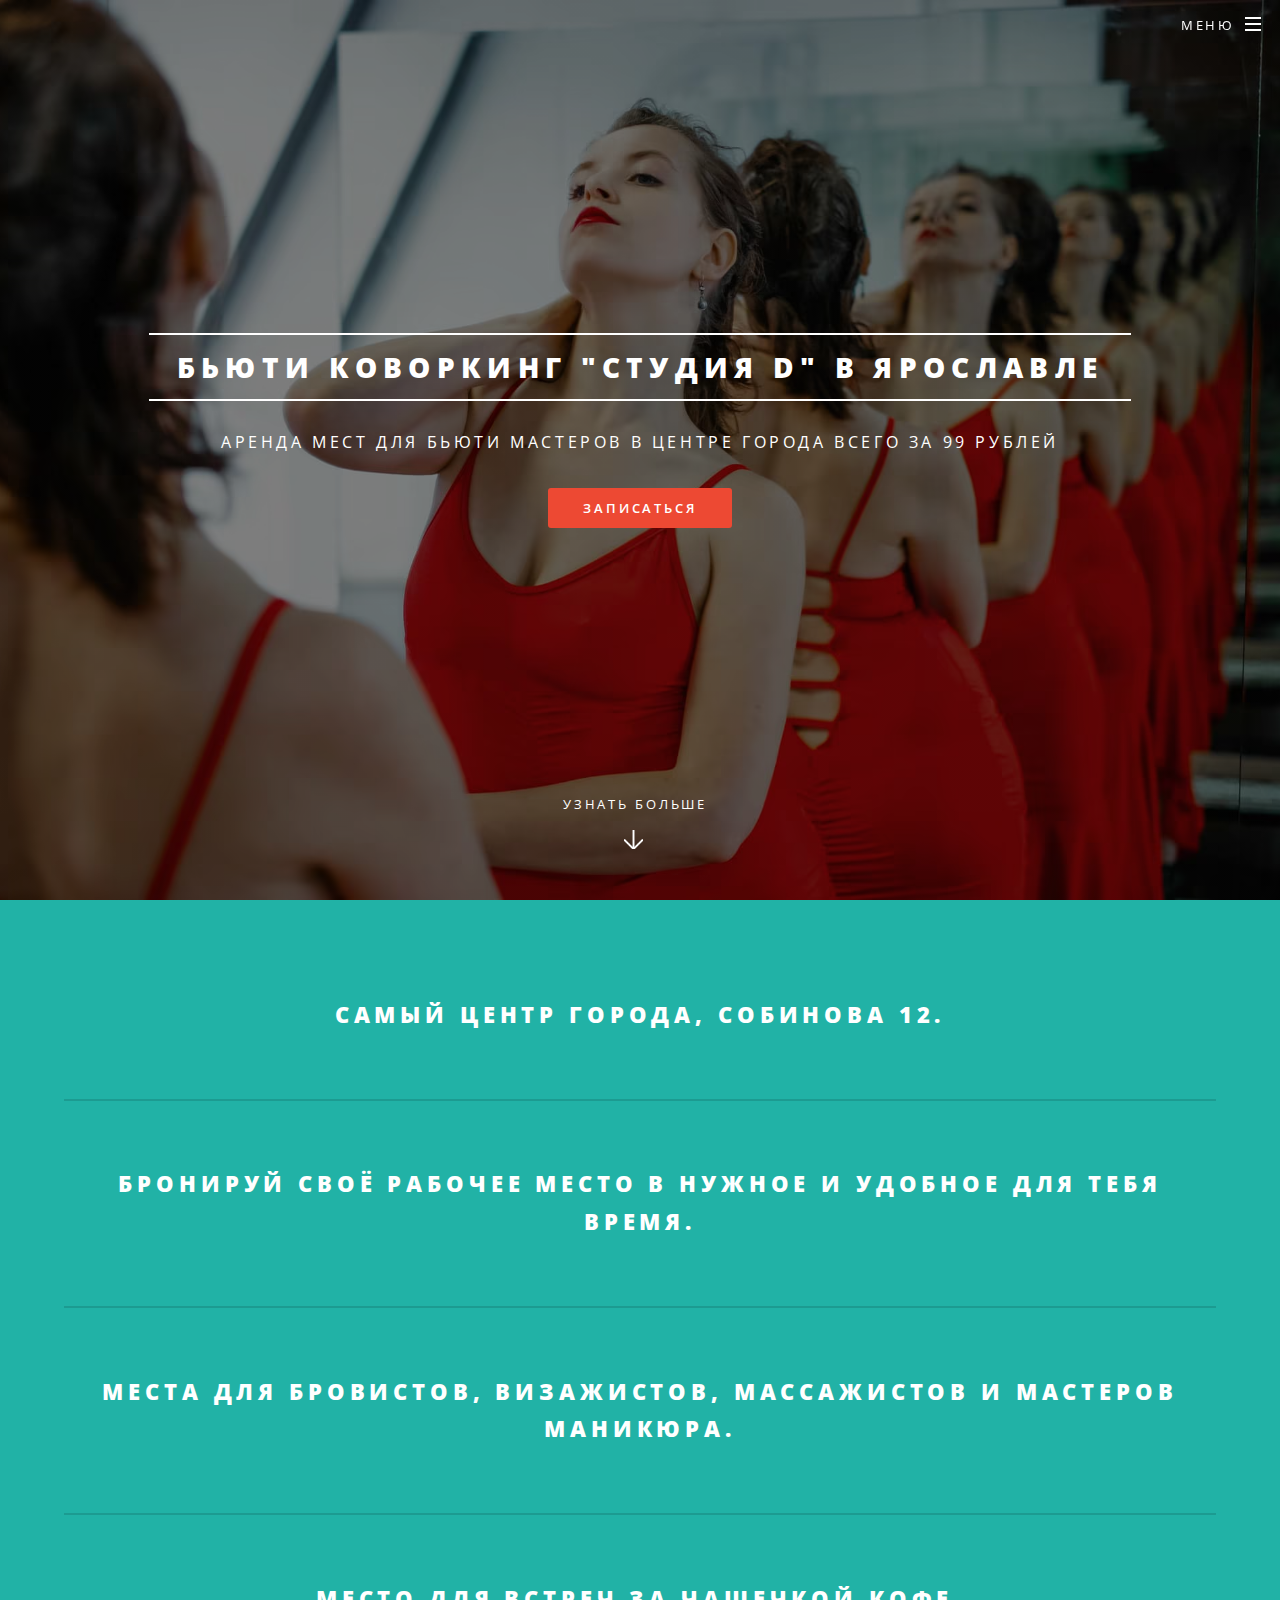
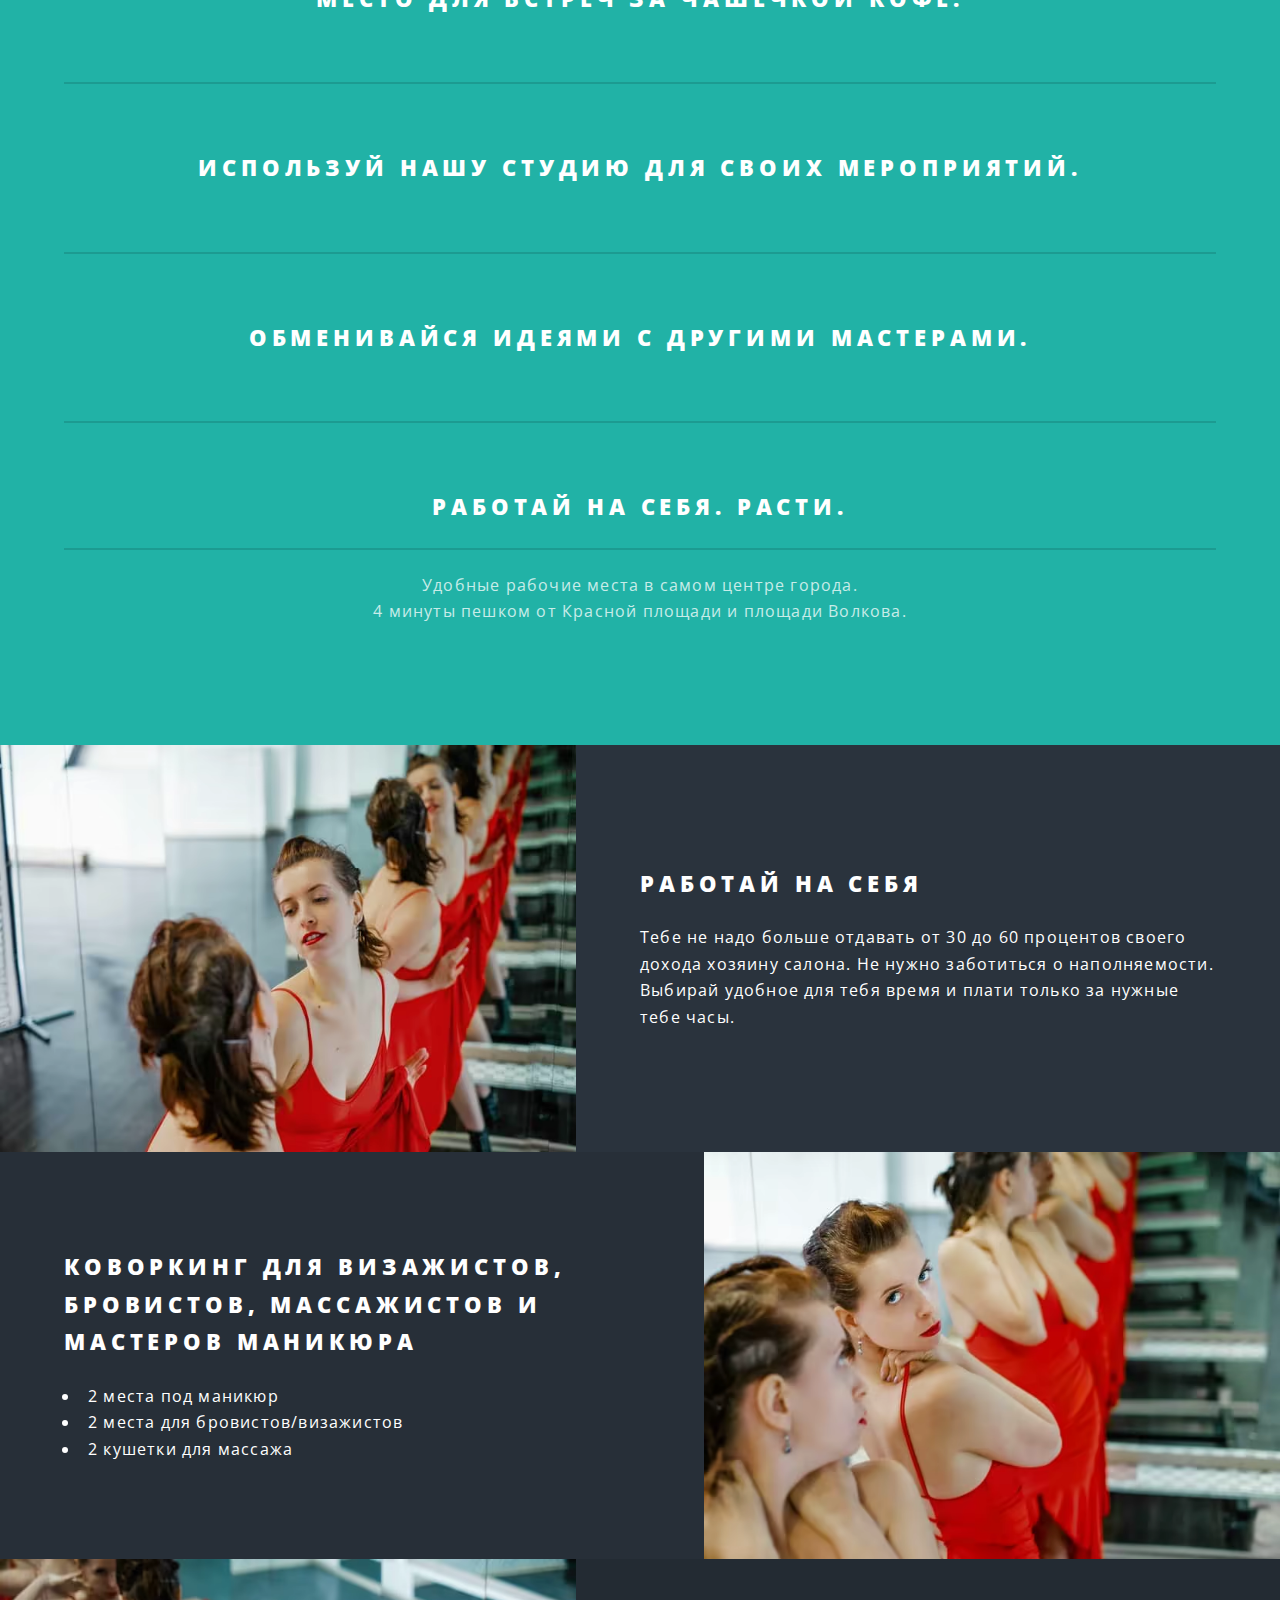
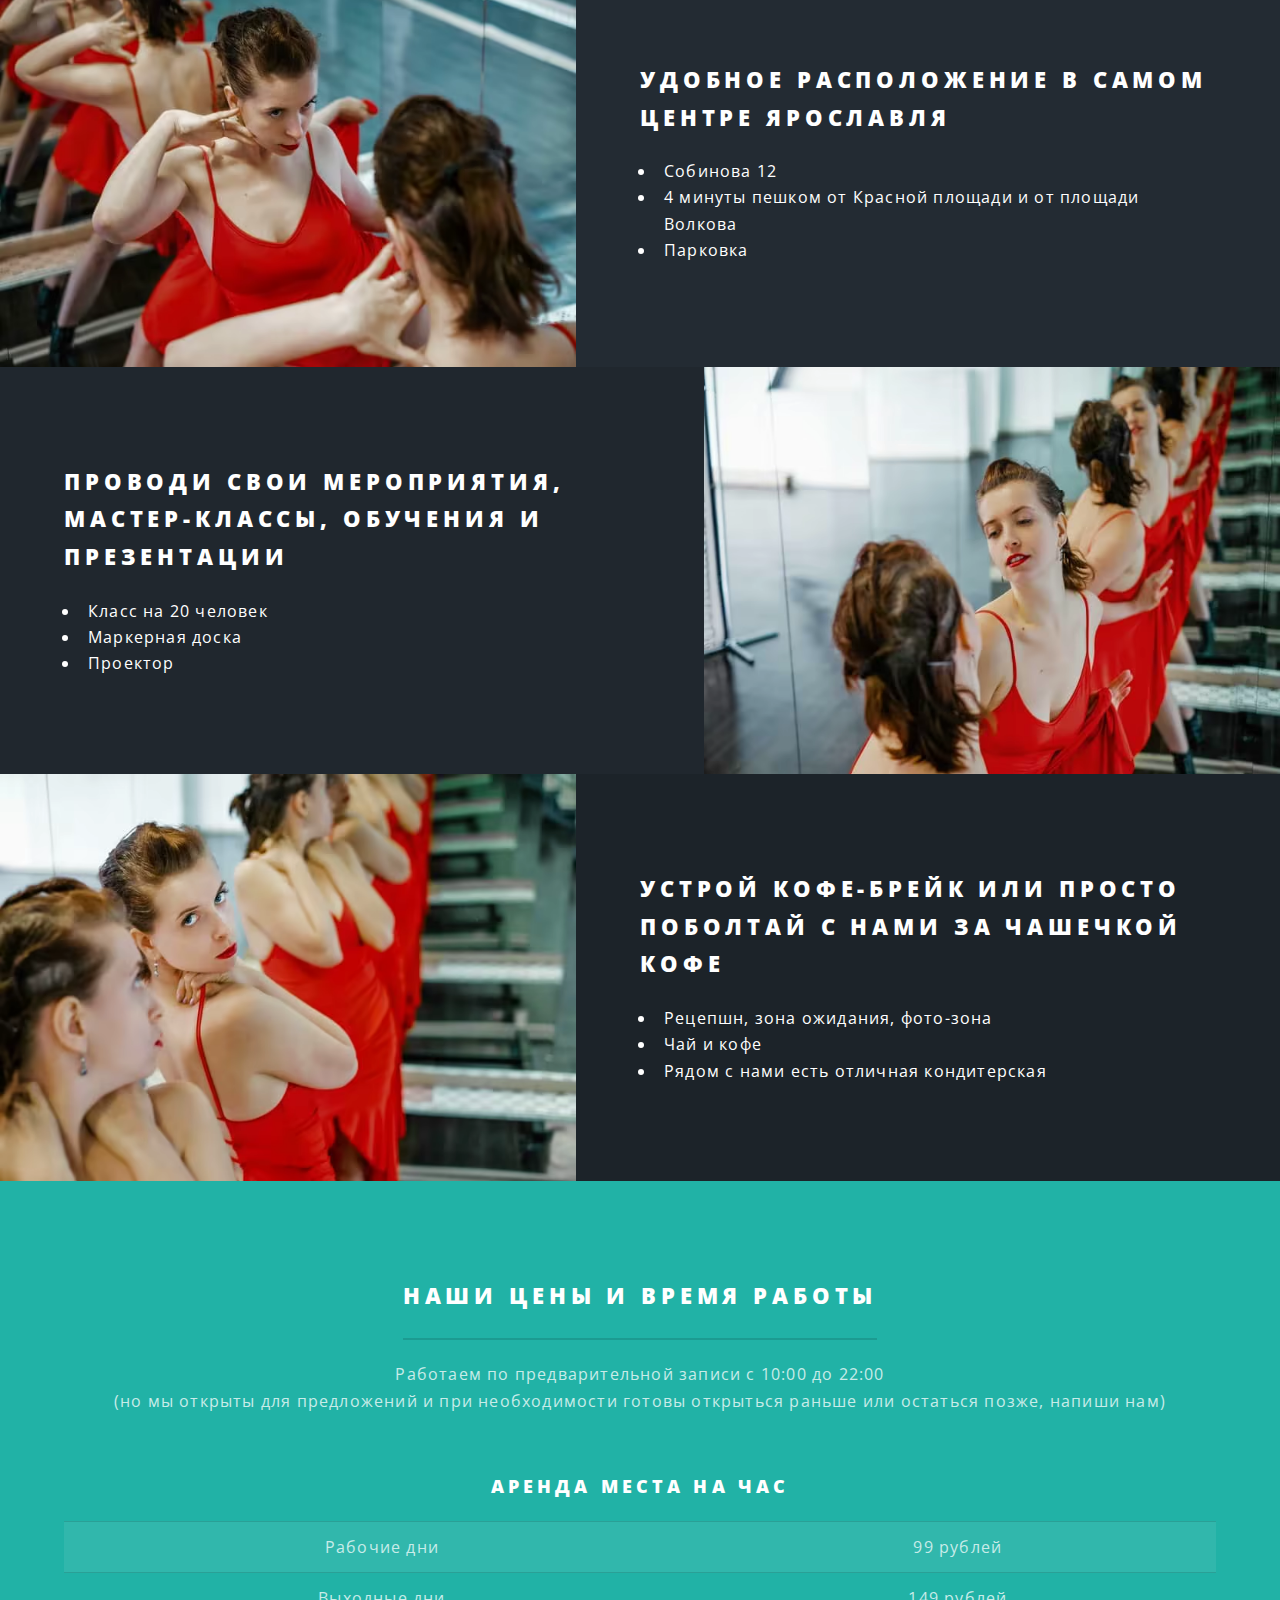
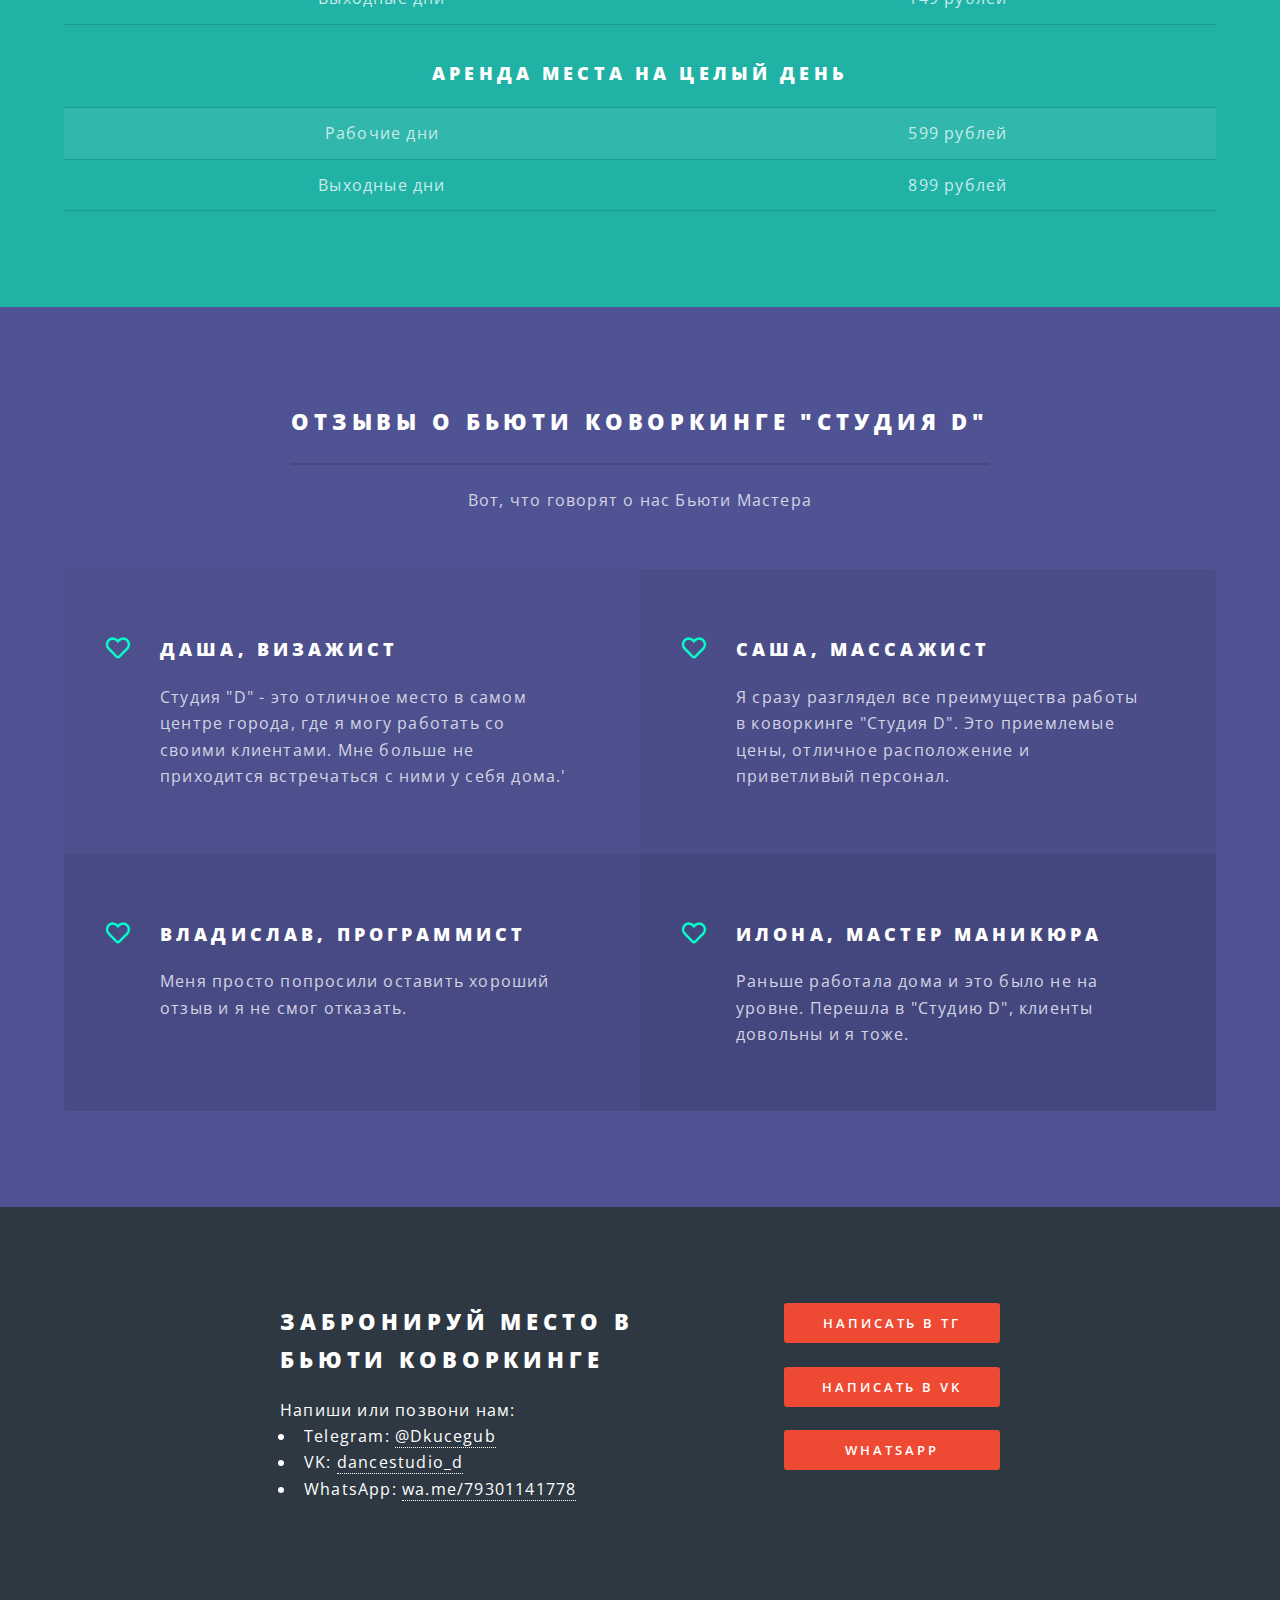
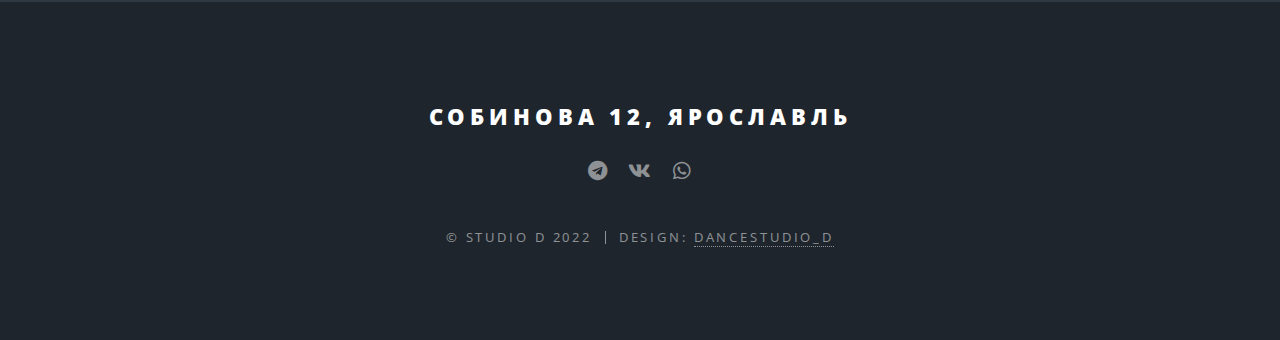
==== index.html @ bc6924fe "ver 4/10" ====
<!DOCTYPE html><html lang="en"><head><meta charSet="utf-8"/><meta http-equiv="x-ua-compatible" content="ie=edge"/><meta name="viewport" content="width=device-width, initial-scale=1, shrink-to-fit=no"/><meta name="generator" content="Gatsby 4.21.1"/><meta data-react-helmet="true" name="description" content="Spectral"/><meta data-react-helmet="true" name="keywords" content="site, web"/><meta name="theme-color" content="#663399"/><style data-href="/styles.3cb53f712b8f824ff2b8.css" data-identity="gatsby-global-css">@import url(https://fonts.googleapis.com/css?family=Open+Sans:400,400italic,600,600italic,800,800italic);
/*!
 * Font Awesome Free 5.9.0 by @fontawesome - https://fontawesome.com
 * License - https://fontawesome.com/license/free (Icons: CC BY 4.0, Fonts: SIL OFL 1.1, Code: MIT License)
 */.fa,.fab,.fal,.far,.fas{-moz-osx-font-smoothing:grayscale;-webkit-font-smoothing:antialiased;text-rendering:auto;display:inline-block;font-style:normal;font-variant:normal;line-height:1}.fa-lg{font-size:1.33333em;line-height:.75em;vertical-align:-.0667em}.fa-xs{font-size:.75em}.fa-sm{font-size:.875em}.fa-1x{font-size:1em}.fa-2x{font-size:2em}.fa-3x{font-size:3em}.fa-4x{font-size:4em}.fa-5x{font-size:5em}.fa-6x{font-size:6em}.fa-7x{font-size:7em}.fa-8x{font-size:8em}.fa-9x{font-size:9em}.fa-10x{font-size:10em}.fa-fw{text-align:center;width:1.25em}.fa-ul{list-style-type:none;margin-left:2.5em;padding-left:0}.fa-ul>li{position:relative}.fa-li{left:-2em;line-height:inherit;position:absolute;text-align:center;width:2em}.fa-border{border:.08em solid #eee;border-radius:.1em;padding:.2em .25em .15em}.fa-pull-left{float:left}.fa-pull-right{float:right}.fa.fa-pull-left,.fab.fa-pull-left,.fal.fa-pull-left,.far.fa-pull-left,.fas.fa-pull-left{margin-right:.3em}.fa.fa-pull-right,.fab.fa-pull-right,.fal.fa-pull-right,.far.fa-pull-right,.fas.fa-pull-right{margin-left:.3em}.fa-spin{animation:fa-spin 2s linear infinite}.fa-pulse{animation:fa-spin 1s steps(8) infinite}@keyframes fa-spin{0%{transform:rotate(0deg)}to{transform:rotate(1turn)}}.fa-rotate-90{-ms-filter:"progid:DXImageTransform.Microsoft.BasicImage(rotation=1)";transform:rotate(90deg)}.fa-rotate-180{-ms-filter:"progid:DXImageTransform.Microsoft.BasicImage(rotation=2)";transform:rotate(180deg)}.fa-rotate-270{-ms-filter:"progid:DXImageTransform.Microsoft.BasicImage(rotation=3)";transform:rotate(270deg)}.fa-flip-horizontal{-ms-filter:"progid:DXImageTransform.Microsoft.BasicImage(rotation=0, mirror=1)";transform:scaleX(-1)}.fa-flip-vertical{transform:scaleY(-1)}.fa-flip-both,.fa-flip-horizontal.fa-flip-vertical,.fa-flip-vertical{-ms-filter:"progid:DXImageTransform.Microsoft.BasicImage(rotation=2, mirror=1)"}.fa-flip-both,.fa-flip-horizontal.fa-flip-vertical{transform:scale(-1)}:root .fa-flip-both,:root .fa-flip-horizontal,:root .fa-flip-vertical,:root .fa-rotate-180,:root .fa-rotate-270,:root .fa-rotate-90{filter:none}.fa-stack{display:inline-block;height:2em;line-height:2em;position:relative;vertical-align:middle;width:2.5em}.fa-stack-1x,.fa-stack-2x{left:0;position:absolute;text-align:center;width:100%}.fa-stack-1x{line-height:inherit}.fa-stack-2x{font-size:2em}.fa-inverse{color:#fff}.fa-500px:before{content:"\f26e"}.fa-accessible-icon:before{content:"\f368"}.fa-accusoft:before{content:"\f369"}.fa-acquisitions-incorporated:before{content:"\f6af"}.fa-ad:before{content:"\f641"}.fa-address-book:before{content:"\f2b9"}.fa-address-card:before{content:"\f2bb"}.fa-adjust:before{content:"\f042"}.fa-adn:before{content:"\f170"}.fa-adobe:before{content:"\f778"}.fa-adversal:before{content:"\f36a"}.fa-affiliatetheme:before{content:"\f36b"}.fa-air-freshener:before{content:"\f5d0"}.fa-airbnb:before{content:"\f834"}.fa-algolia:before{content:"\f36c"}.fa-align-center:before{content:"\f037"}.fa-align-justify:before{content:"\f039"}.fa-align-left:before{content:"\f036"}.fa-align-right:before{content:"\f038"}.fa-alipay:before{content:"\f642"}.fa-allergies:before{content:"\f461"}.fa-amazon:before{content:"\f270"}.fa-amazon-pay:before{content:"\f42c"}.fa-ambulance:before{content:"\f0f9"}.fa-american-sign-language-interpreting:before{content:"\f2a3"}.fa-amilia:before{content:"\f36d"}.fa-anchor:before{content:"\f13d"}.fa-android:before{content:"\f17b"}.fa-angellist:before{content:"\f209"}.fa-angle-double-down:before{content:"\f103"}.fa-angle-double-left:before{content:"\f100"}.fa-angle-double-right:before{content:"\f101"}.fa-angle-double-up:before{content:"\f102"}.fa-angle-down:before{content:"\f107"}.fa-angle-left:before{content:"\f104"}.fa-angle-right:before{content:"\f105"}.fa-angle-up:before{content:"\f106"}.fa-angry:before{content:"\f556"}.fa-angrycreative:before{content:"\f36e"}.fa-angular:before{content:"\f420"}.fa-ankh:before{content:"\f644"}.fa-app-store:before{content:"\f36f"}.fa-app-store-ios:before{content:"\f370"}.fa-apper:before{content:"\f371"}.fa-apple:before{content:"\f179"}.fa-apple-alt:before{content:"\f5d1"}.fa-apple-pay:before{content:"\f415"}.fa-archive:before{content:"\f187"}.fa-archway:before{content:"\f557"}.fa-arrow-alt-circle-down:before{content:"\f358"}.fa-arrow-alt-circle-left:before{content:"\f359"}.fa-arrow-alt-circle-right:before{content:"\f35a"}.fa-arrow-alt-circle-up:before{content:"\f35b"}.fa-arrow-circle-down:before{content:"\f0ab"}.fa-arrow-circle-left:before{content:"\f0a8"}.fa-arrow-circle-right:before{content:"\f0a9"}.fa-arrow-circle-up:before{content:"\f0aa"}.fa-arrow-down:before{content:"\f063"}.fa-arrow-left:before{content:"\f060"}.fa-arrow-right:before{content:"\f061"}.fa-arrow-up:before{content:"\f062"}.fa-arrows-alt:before{content:"\f0b2"}.fa-arrows-alt-h:before{content:"\f337"}.fa-arrows-alt-v:before{content:"\f338"}.fa-artstation:before{content:"\f77a"}.fa-assistive-listening-systems:before{content:"\f2a2"}.fa-asterisk:before{content:"\f069"}.fa-asymmetrik:before{content:"\f372"}.fa-at:before{content:"\f1fa"}.fa-atlas:before{content:"\f558"}.fa-atlassian:before{content:"\f77b"}.fa-atom:before{content:"\f5d2"}.fa-audible:before{content:"\f373"}.fa-audio-description:before{content:"\f29e"}.fa-autoprefixer:before{content:"\f41c"}.fa-avianex:before{content:"\f374"}.fa-aviato:before{content:"\f421"}.fa-award:before{content:"\f559"}.fa-aws:before{content:"\f375"}.fa-baby:before{content:"\f77c"}.fa-baby-carriage:before{content:"\f77d"}.fa-backspace:before{content:"\f55a"}.fa-backward:before{content:"\f04a"}.fa-bacon:before{content:"\f7e5"}.fa-balance-scale:before{content:"\f24e"}.fa-balance-scale-left:before{content:"\f515"}.fa-balance-scale-right:before{content:"\f516"}.fa-ban:before{content:"\f05e"}.fa-band-aid:before{content:"\f462"}.fa-bandcamp:before{content:"\f2d5"}.fa-barcode:before{content:"\f02a"}.fa-bars:before{content:"\f0c9"}.fa-baseball-ball:before{content:"\f433"}.fa-basketball-ball:before{content:"\f434"}.fa-bath:before{content:"\f2cd"}.fa-battery-empty:before{content:"\f244"}.fa-battery-full:before{content:"\f240"}.fa-battery-half:before{content:"\f242"}.fa-battery-quarter:before{content:"\f243"}.fa-battery-three-quarters:before{content:"\f241"}.fa-battle-net:before{content:"\f835"}.fa-bed:before{content:"\f236"}.fa-beer:before{content:"\f0fc"}.fa-behance:before{content:"\f1b4"}.fa-behance-square:before{content:"\f1b5"}.fa-bell:before{content:"\f0f3"}.fa-bell-slash:before{content:"\f1f6"}.fa-bezier-curve:before{content:"\f55b"}.fa-bible:before{content:"\f647"}.fa-bicycle:before{content:"\f206"}.fa-biking:before{content:"\f84a"}.fa-bimobject:before{content:"\f378"}.fa-binoculars:before{content:"\f1e5"}.fa-biohazard:before{content:"\f780"}.fa-birthday-cake:before{content:"\f1fd"}.fa-bitbucket:before{content:"\f171"}.fa-bitcoin:before{content:"\f379"}.fa-bity:before{content:"\f37a"}.fa-black-tie:before{content:"\f27e"}.fa-blackberry:before{content:"\f37b"}.fa-blender:before{content:"\f517"}.fa-blender-phone:before{content:"\f6b6"}.fa-blind:before{content:"\f29d"}.fa-blog:before{content:"\f781"}.fa-blogger:before{content:"\f37c"}.fa-blogger-b:before{content:"\f37d"}.fa-bluetooth:before{content:"\f293"}.fa-bluetooth-b:before{content:"\f294"}.fa-bold:before{content:"\f032"}.fa-bolt:before{content:"\f0e7"}.fa-bomb:before{content:"\f1e2"}.fa-bone:before{content:"\f5d7"}.fa-bong:before{content:"\f55c"}.fa-book:before{content:"\f02d"}.fa-book-dead:before{content:"\f6b7"}.fa-book-medical:before{content:"\f7e6"}.fa-book-open:before{content:"\f518"}.fa-book-reader:before{content:"\f5da"}.fa-bookmark:before{content:"\f02e"}.fa-bootstrap:before{content:"\f836"}.fa-border-all:before{content:"\f84c"}.fa-border-none:before{content:"\f850"}.fa-border-style:before{content:"\f853"}.fa-bowling-ball:before{content:"\f436"}.fa-box:before{content:"\f466"}.fa-box-open:before{content:"\f49e"}.fa-boxes:before{content:"\f468"}.fa-braille:before{content:"\f2a1"}.fa-brain:before{content:"\f5dc"}.fa-bread-slice:before{content:"\f7ec"}.fa-briefcase:before{content:"\f0b1"}.fa-briefcase-medical:before{content:"\f469"}.fa-broadcast-tower:before{content:"\f519"}.fa-broom:before{content:"\f51a"}.fa-brush:before{content:"\f55d"}.fa-btc:before{content:"\f15a"}.fa-buffer:before{content:"\f837"}.fa-bug:before{content:"\f188"}.fa-building:before{content:"\f1ad"}.fa-bullhorn:before{content:"\f0a1"}.fa-bullseye:before{content:"\f140"}.fa-burn:before{content:"\f46a"}.fa-buromobelexperte:before{content:"\f37f"}.fa-bus:before{content:"\f207"}.fa-bus-alt:before{content:"\f55e"}.fa-business-time:before{content:"\f64a"}.fa-buysellads:before{content:"\f20d"}.fa-calculator:before{content:"\f1ec"}.fa-calendar:before{content:"\f133"}.fa-calendar-alt:before{content:"\f073"}.fa-calendar-check:before{content:"\f274"}.fa-calendar-day:before{content:"\f783"}.fa-calendar-minus:before{content:"\f272"}.fa-calendar-plus:before{content:"\f271"}.fa-calendar-times:before{content:"\f273"}.fa-calendar-week:before{content:"\f784"}.fa-camera:before{content:"\f030"}.fa-camera-retro:before{content:"\f083"}.fa-campground:before{content:"\f6bb"}.fa-canadian-maple-leaf:before{content:"\f785"}.fa-candy-cane:before{content:"\f786"}.fa-cannabis:before{content:"\f55f"}.fa-capsules:before{content:"\f46b"}.fa-car:before{content:"\f1b9"}.fa-car-alt:before{content:"\f5de"}.fa-car-battery:before{content:"\f5df"}.fa-car-crash:before{content:"\f5e1"}.fa-car-side:before{content:"\f5e4"}.fa-caret-down:before{content:"\f0d7"}.fa-caret-left:before{content:"\f0d9"}.fa-caret-right:before{content:"\f0da"}.fa-caret-square-down:before{content:"\f150"}.fa-caret-square-left:before{content:"\f191"}.fa-caret-square-right:before{content:"\f152"}.fa-caret-square-up:before{content:"\f151"}.fa-caret-up:before{content:"\f0d8"}.fa-carrot:before{content:"\f787"}.fa-cart-arrow-down:before{content:"\f218"}.fa-cart-plus:before{content:"\f217"}.fa-cash-register:before{content:"\f788"}.fa-cat:before{content:"\f6be"}.fa-cc-amazon-pay:before{content:"\f42d"}.fa-cc-amex:before{content:"\f1f3"}.fa-cc-apple-pay:before{content:"\f416"}.fa-cc-diners-club:before{content:"\f24c"}.fa-cc-discover:before{content:"\f1f2"}.fa-cc-jcb:before{content:"\f24b"}.fa-cc-mastercard:before{content:"\f1f1"}.fa-cc-paypal:before{content:"\f1f4"}.fa-cc-stripe:before{content:"\f1f5"}.fa-cc-visa:before{content:"\f1f0"}.fa-centercode:before{content:"\f380"}.fa-centos:before{content:"\f789"}.fa-certificate:before{content:"\f0a3"}.fa-chair:before{content:"\f6c0"}.fa-chalkboard:before{content:"\f51b"}.fa-chalkboard-teacher:before{content:"\f51c"}.fa-charging-station:before{content:"\f5e7"}.fa-chart-area:before{content:"\f1fe"}.fa-chart-bar:before{content:"\f080"}.fa-chart-line:before{content:"\f201"}.fa-chart-pie:before{content:"\f200"}.fa-check:before{content:"\f00c"}.fa-check-circle:before{content:"\f058"}.fa-check-double:before{content:"\f560"}.fa-check-square:before{content:"\f14a"}.fa-cheese:before{content:"\f7ef"}.fa-chess:before{content:"\f439"}.fa-chess-bishop:before{content:"\f43a"}.fa-chess-board:before{content:"\f43c"}.fa-chess-king:before{content:"\f43f"}.fa-chess-knight:before{content:"\f441"}.fa-chess-pawn:before{content:"\f443"}.fa-chess-queen:before{content:"\f445"}.fa-chess-rook:before{content:"\f447"}.fa-chevron-circle-down:before{content:"\f13a"}.fa-chevron-circle-left:before{content:"\f137"}.fa-chevron-circle-right:before{content:"\f138"}.fa-chevron-circle-up:before{content:"\f139"}.fa-chevron-down:before{content:"\f078"}.fa-chevron-left:before{content:"\f053"}.fa-chevron-right:before{content:"\f054"}.fa-chevron-up:before{content:"\f077"}.fa-child:before{content:"\f1ae"}.fa-chrome:before{content:"\f268"}.fa-chromecast:before{content:"\f838"}.fa-church:before{content:"\f51d"}.fa-circle:before{content:"\f111"}.fa-circle-notch:before{content:"\f1ce"}.fa-city:before{content:"\f64f"}.fa-clinic-medical:before{content:"\f7f2"}.fa-clipboard:before{content:"\f328"}.fa-clipboard-check:before{content:"\f46c"}.fa-clipboard-list:before{content:"\f46d"}.fa-clock:before{content:"\f017"}.fa-clone:before{content:"\f24d"}.fa-closed-captioning:before{content:"\f20a"}.fa-cloud:before{content:"\f0c2"}.fa-cloud-download-alt:before{content:"\f381"}.fa-cloud-meatball:before{content:"\f73b"}.fa-cloud-moon:before{content:"\f6c3"}.fa-cloud-moon-rain:before{content:"\f73c"}.fa-cloud-rain:before{content:"\f73d"}.fa-cloud-showers-heavy:before{content:"\f740"}.fa-cloud-sun:before{content:"\f6c4"}.fa-cloud-sun-rain:before{content:"\f743"}.fa-cloud-upload-alt:before{content:"\f382"}.fa-cloudscale:before{content:"\f383"}.fa-cloudsmith:before{content:"\f384"}.fa-cloudversify:before{content:"\f385"}.fa-cocktail:before{content:"\f561"}.fa-code:before{content:"\f121"}.fa-code-branch:before{content:"\f126"}.fa-codepen:before{content:"\f1cb"}.fa-codiepie:before{content:"\f284"}.fa-coffee:before{content:"\f0f4"}.fa-cog:before{content:"\f013"}.fa-cogs:before{content:"\f085"}.fa-coins:before{content:"\f51e"}.fa-columns:before{content:"\f0db"}.fa-comment:before{content:"\f075"}.fa-comment-alt:before{content:"\f27a"}.fa-comment-dollar:before{content:"\f651"}.fa-comment-dots:before{content:"\f4ad"}.fa-comment-medical:before{content:"\f7f5"}.fa-comment-slash:before{content:"\f4b3"}.fa-comments:before{content:"\f086"}.fa-comments-dollar:before{content:"\f653"}.fa-compact-disc:before{content:"\f51f"}.fa-compass:before{content:"\f14e"}.fa-compress:before{content:"\f066"}.fa-compress-arrows-alt:before{content:"\f78c"}.fa-concierge-bell:before{content:"\f562"}.fa-confluence:before{content:"\f78d"}.fa-connectdevelop:before{content:"\f20e"}.fa-contao:before{content:"\f26d"}.fa-cookie:before{content:"\f563"}.fa-cookie-bite:before{content:"\f564"}.fa-copy:before{content:"\f0c5"}.fa-copyright:before{content:"\f1f9"}.fa-couch:before{content:"\f4b8"}.fa-cpanel:before{content:"\f388"}.fa-creative-commons:before{content:"\f25e"}.fa-creative-commons-by:before{content:"\f4e7"}.fa-creative-commons-nc:before{content:"\f4e8"}.fa-creative-commons-nc-eu:before{content:"\f4e9"}.fa-creative-commons-nc-jp:before{content:"\f4ea"}.fa-creative-commons-nd:before{content:"\f4eb"}.fa-creative-commons-pd:before{content:"\f4ec"}.fa-creative-commons-pd-alt:before{content:"\f4ed"}.fa-creative-commons-remix:before{content:"\f4ee"}.fa-creative-commons-sa:before{content:"\f4ef"}.fa-creative-commons-sampling:before{content:"\f4f0"}.fa-creative-commons-sampling-plus:before{content:"\f4f1"}.fa-creative-commons-share:before{content:"\f4f2"}.fa-creative-commons-zero:before{content:"\f4f3"}.fa-credit-card:before{content:"\f09d"}.fa-critical-role:before{content:"\f6c9"}.fa-crop:before{content:"\f125"}.fa-crop-alt:before{content:"\f565"}.fa-cross:before{content:"\f654"}.fa-crosshairs:before{content:"\f05b"}.fa-crow:before{content:"\f520"}.fa-crown:before{content:"\f521"}.fa-crutch:before{content:"\f7f7"}.fa-css3:before{content:"\f13c"}.fa-css3-alt:before{content:"\f38b"}.fa-cube:before{content:"\f1b2"}.fa-cubes:before{content:"\f1b3"}.fa-cut:before{content:"\f0c4"}.fa-cuttlefish:before{content:"\f38c"}.fa-d-and-d:before{content:"\f38d"}.fa-d-and-d-beyond:before{content:"\f6ca"}.fa-dashcube:before{content:"\f210"}.fa-database:before{content:"\f1c0"}.fa-deaf:before{content:"\f2a4"}.fa-delicious:before{content:"\f1a5"}.fa-democrat:before{content:"\f747"}.fa-deploydog:before{content:"\f38e"}.fa-deskpro:before{content:"\f38f"}.fa-desktop:before{content:"\f108"}.fa-dev:before{content:"\f6cc"}.fa-deviantart:before{content:"\f1bd"}.fa-dharmachakra:before{content:"\f655"}.fa-dhl:before{content:"\f790"}.fa-diagnoses:before{content:"\f470"}.fa-diaspora:before{content:"\f791"}.fa-dice:before{content:"\f522"}.fa-dice-d20:before{content:"\f6cf"}.fa-dice-d6:before{content:"\f6d1"}.fa-dice-five:before{content:"\f523"}.fa-dice-four:before{content:"\f524"}.fa-dice-one:before{content:"\f525"}.fa-dice-six:before{content:"\f526"}.fa-dice-three:before{content:"\f527"}.fa-dice-two:before{content:"\f528"}.fa-digg:before{content:"\f1a6"}.fa-digital-ocean:before{content:"\f391"}.fa-digital-tachograph:before{content:"\f566"}.fa-directions:before{content:"\f5eb"}.fa-discord:before{content:"\f392"}.fa-discourse:before{content:"\f393"}.fa-divide:before{content:"\f529"}.fa-dizzy:before{content:"\f567"}.fa-dna:before{content:"\f471"}.fa-dochub:before{content:"\f394"}.fa-docker:before{content:"\f395"}.fa-dog:before{content:"\f6d3"}.fa-dollar-sign:before{content:"\f155"}.fa-dolly:before{content:"\f472"}.fa-dolly-flatbed:before{content:"\f474"}.fa-donate:before{content:"\f4b9"}.fa-door-closed:before{content:"\f52a"}.fa-door-open:before{content:"\f52b"}.fa-dot-circle:before{content:"\f192"}.fa-dove:before{content:"\f4ba"}.fa-download:before{content:"\f019"}.fa-draft2digital:before{content:"\f396"}.fa-drafting-compass:before{content:"\f568"}.fa-dragon:before{content:"\f6d5"}.fa-draw-polygon:before{content:"\f5ee"}.fa-dribbble:before{content:"\f17d"}.fa-dribbble-square:before{content:"\f397"}.fa-dropbox:before{content:"\f16b"}.fa-drum:before{content:"\f569"}.fa-drum-steelpan:before{content:"\f56a"}.fa-drumstick-bite:before{content:"\f6d7"}.fa-drupal:before{content:"\f1a9"}.fa-dumbbell:before{content:"\f44b"}.fa-dumpster:before{content:"\f793"}.fa-dumpster-fire:before{content:"\f794"}.fa-dungeon:before{content:"\f6d9"}.fa-dyalog:before{content:"\f399"}.fa-earlybirds:before{content:"\f39a"}.fa-ebay:before{content:"\f4f4"}.fa-edge:before{content:"\f282"}.fa-edit:before{content:"\f044"}.fa-egg:before{content:"\f7fb"}.fa-eject:before{content:"\f052"}.fa-elementor:before{content:"\f430"}.fa-ellipsis-h:before{content:"\f141"}.fa-ellipsis-v:before{content:"\f142"}.fa-ello:before{content:"\f5f1"}.fa-ember:before{content:"\f423"}.fa-empire:before{content:"\f1d1"}.fa-envelope:before{content:"\f0e0"}.fa-envelope-open:before{content:"\f2b6"}.fa-envelope-open-text:before{content:"\f658"}.fa-envelope-square:before{content:"\f199"}.fa-envira:before{content:"\f299"}.fa-equals:before{content:"\f52c"}.fa-eraser:before{content:"\f12d"}.fa-erlang:before{content:"\f39d"}.fa-ethereum:before{content:"\f42e"}.fa-ethernet:before{content:"\f796"}.fa-etsy:before{content:"\f2d7"}.fa-euro-sign:before{content:"\f153"}.fa-evernote:before{content:"\f839"}.fa-exchange-alt:before{content:"\f362"}.fa-exclamation:before{content:"\f12a"}.fa-exclamation-circle:before{content:"\f06a"}.fa-exclamation-triangle:before{content:"\f071"}.fa-expand:before{content:"\f065"}.fa-expand-arrows-alt:before{content:"\f31e"}.fa-expeditedssl:before{content:"\f23e"}.fa-external-link-alt:before{content:"\f35d"}.fa-external-link-square-alt:before{content:"\f360"}.fa-eye:before{content:"\f06e"}.fa-eye-dropper:before{content:"\f1fb"}.fa-eye-slash:before{content:"\f070"}.fa-facebook:before{content:"\f09a"}.fa-facebook-f:before{content:"\f39e"}.fa-facebook-messenger:before{content:"\f39f"}.fa-facebook-square:before{content:"\f082"}.fa-fan:before{content:"\f863"}.fa-fantasy-flight-games:before{content:"\f6dc"}.fa-fast-backward:before{content:"\f049"}.fa-fast-forward:before{content:"\f050"}.fa-fax:before{content:"\f1ac"}.fa-feather:before{content:"\f52d"}.fa-feather-alt:before{content:"\f56b"}.fa-fedex:before{content:"\f797"}.fa-fedora:before{content:"\f798"}.fa-female:before{content:"\f182"}.fa-fighter-jet:before{content:"\f0fb"}.fa-figma:before{content:"\f799"}.fa-file:before{content:"\f15b"}.fa-file-alt:before{content:"\f15c"}.fa-file-archive:before{content:"\f1c6"}.fa-file-audio:before{content:"\f1c7"}.fa-file-code:before{content:"\f1c9"}.fa-file-contract:before{content:"\f56c"}.fa-file-csv:before{content:"\f6dd"}.fa-file-download:before{content:"\f56d"}.fa-file-excel:before{content:"\f1c3"}.fa-file-export:before{content:"\f56e"}.fa-file-image:before{content:"\f1c5"}.fa-file-import:before{content:"\f56f"}.fa-file-invoice:before{content:"\f570"}.fa-file-invoice-dollar:before{content:"\f571"}.fa-file-medical:before{content:"\f477"}.fa-file-medical-alt:before{content:"\f478"}.fa-file-pdf:before{content:"\f1c1"}.fa-file-powerpoint:before{content:"\f1c4"}.fa-file-prescription:before{content:"\f572"}.fa-file-signature:before{content:"\f573"}.fa-file-upload:before{content:"\f574"}.fa-file-video:before{content:"\f1c8"}.fa-file-word:before{content:"\f1c2"}.fa-fill:before{content:"\f575"}.fa-fill-drip:before{content:"\f576"}.fa-film:before{content:"\f008"}.fa-filter:before{content:"\f0b0"}.fa-fingerprint:before{content:"\f577"}.fa-fire:before{content:"\f06d"}.fa-fire-alt:before{content:"\f7e4"}.fa-fire-extinguisher:before{content:"\f134"}.fa-firefox:before{content:"\f269"}.fa-first-aid:before{content:"\f479"}.fa-first-order:before{content:"\f2b0"}.fa-first-order-alt:before{content:"\f50a"}.fa-firstdraft:before{content:"\f3a1"}.fa-fish:before{content:"\f578"}.fa-fist-raised:before{content:"\f6de"}.fa-flag:before{content:"\f024"}.fa-flag-checkered:before{content:"\f11e"}.fa-flag-usa:before{content:"\f74d"}.fa-flask:before{content:"\f0c3"}.fa-flickr:before{content:"\f16e"}.fa-flipboard:before{content:"\f44d"}.fa-flushed:before{content:"\f579"}.fa-fly:before{content:"\f417"}.fa-folder:before{content:"\f07b"}.fa-folder-minus:before{content:"\f65d"}.fa-folder-open:before{content:"\f07c"}.fa-folder-plus:before{content:"\f65e"}.fa-font:before{content:"\f031"}.fa-font-awesome:before{content:"\f2b4"}.fa-font-awesome-alt:before{content:"\f35c"}.fa-font-awesome-flag:before{content:"\f425"}.fa-font-awesome-logo-full:before{content:"\f4e6"}.fa-fonticons:before{content:"\f280"}.fa-fonticons-fi:before{content:"\f3a2"}.fa-football-ball:before{content:"\f44e"}.fa-fort-awesome:before{content:"\f286"}.fa-fort-awesome-alt:before{content:"\f3a3"}.fa-forumbee:before{content:"\f211"}.fa-forward:before{content:"\f04e"}.fa-foursquare:before{content:"\f180"}.fa-free-code-camp:before{content:"\f2c5"}.fa-freebsd:before{content:"\f3a4"}.fa-frog:before{content:"\f52e"}.fa-frown:before{content:"\f119"}.fa-frown-open:before{content:"\f57a"}.fa-fulcrum:before{content:"\f50b"}.fa-funnel-dollar:before{content:"\f662"}.fa-futbol:before{content:"\f1e3"}.fa-galactic-republic:before{content:"\f50c"}.fa-galactic-senate:before{content:"\f50d"}.fa-gamepad:before{content:"\f11b"}.fa-gas-pump:before{content:"\f52f"}.fa-gavel:before{content:"\f0e3"}.fa-gem:before{content:"\f3a5"}.fa-genderless:before{content:"\f22d"}.fa-get-pocket:before{content:"\f265"}.fa-gg:before{content:"\f260"}.fa-gg-circle:before{content:"\f261"}.fa-ghost:before{content:"\f6e2"}.fa-gift:before{content:"\f06b"}.fa-gifts:before{content:"\f79c"}.fa-git:before{content:"\f1d3"}.fa-git-alt:before{content:"\f841"}.fa-git-square:before{content:"\f1d2"}.fa-github:before{content:"\f09b"}.fa-github-alt:before{content:"\f113"}.fa-github-square:before{content:"\f092"}.fa-gitkraken:before{content:"\f3a6"}.fa-gitlab:before{content:"\f296"}.fa-gitter:before{content:"\f426"}.fa-glass-cheers:before{content:"\f79f"}.fa-glass-martini:before{content:"\f000"}.fa-glass-martini-alt:before{content:"\f57b"}.fa-glass-whiskey:before{content:"\f7a0"}.fa-glasses:before{content:"\f530"}.fa-glide:before{content:"\f2a5"}.fa-glide-g:before{content:"\f2a6"}.fa-globe:before{content:"\f0ac"}.fa-globe-africa:before{content:"\f57c"}.fa-globe-americas:before{content:"\f57d"}.fa-globe-asia:before{content:"\f57e"}.fa-globe-europe:before{content:"\f7a2"}.fa-gofore:before{content:"\f3a7"}.fa-golf-ball:before{content:"\f450"}.fa-goodreads:before{content:"\f3a8"}.fa-goodreads-g:before{content:"\f3a9"}.fa-google:before{content:"\f1a0"}.fa-google-drive:before{content:"\f3aa"}.fa-google-play:before{content:"\f3ab"}.fa-google-plus:before{content:"\f2b3"}.fa-google-plus-g:before{content:"\f0d5"}.fa-google-plus-square:before{content:"\f0d4"}.fa-google-wallet:before{content:"\f1ee"}.fa-gopuram:before{content:"\f664"}.fa-graduation-cap:before{content:"\f19d"}.fa-gratipay:before{content:"\f184"}.fa-grav:before{content:"\f2d6"}.fa-greater-than:before{content:"\f531"}.fa-greater-than-equal:before{content:"\f532"}.fa-grimace:before{content:"\f57f"}.fa-grin:before{content:"\f580"}.fa-grin-alt:before{content:"\f581"}.fa-grin-beam:before{content:"\f582"}.fa-grin-beam-sweat:before{content:"\f583"}.fa-grin-hearts:before{content:"\f584"}.fa-grin-squint:before{content:"\f585"}.fa-grin-squint-tears:before{content:"\f586"}.fa-grin-stars:before{content:"\f587"}.fa-grin-tears:before{content:"\f588"}.fa-grin-tongue:before{content:"\f589"}.fa-grin-tongue-squint:before{content:"\f58a"}.fa-grin-tongue-wink:before{content:"\f58b"}.fa-grin-wink:before{content:"\f58c"}.fa-grip-horizontal:before{content:"\f58d"}.fa-grip-lines:before{content:"\f7a4"}.fa-grip-lines-vertical:before{content:"\f7a5"}.fa-grip-vertical:before{content:"\f58e"}.fa-gripfire:before{content:"\f3ac"}.fa-grunt:before{content:"\f3ad"}.fa-guitar:before{content:"\f7a6"}.fa-gulp:before{content:"\f3ae"}.fa-h-square:before{content:"\f0fd"}.fa-hacker-news:before{content:"\f1d4"}.fa-hacker-news-square:before{content:"\f3af"}.fa-hackerrank:before{content:"\f5f7"}.fa-hamburger:before{content:"\f805"}.fa-hammer:before{content:"\f6e3"}.fa-hamsa:before{content:"\f665"}.fa-hand-holding:before{content:"\f4bd"}.fa-hand-holding-heart:before{content:"\f4be"}.fa-hand-holding-usd:before{content:"\f4c0"}.fa-hand-lizard:before{content:"\f258"}.fa-hand-middle-finger:before{content:"\f806"}.fa-hand-paper:before{content:"\f256"}.fa-hand-peace:before{content:"\f25b"}.fa-hand-point-down:before{content:"\f0a7"}.fa-hand-point-left:before{content:"\f0a5"}.fa-hand-point-right:before{content:"\f0a4"}.fa-hand-point-up:before{content:"\f0a6"}.fa-hand-pointer:before{content:"\f25a"}.fa-hand-rock:before{content:"\f255"}.fa-hand-scissors:before{content:"\f257"}.fa-hand-spock:before{content:"\f259"}.fa-hands:before{content:"\f4c2"}.fa-hands-helping:before{content:"\f4c4"}.fa-handshake:before{content:"\f2b5"}.fa-hanukiah:before{content:"\f6e6"}.fa-hard-hat:before{content:"\f807"}.fa-hashtag:before{content:"\f292"}.fa-hat-wizard:before{content:"\f6e8"}.fa-haykal:before{content:"\f666"}.fa-hdd:before{content:"\f0a0"}.fa-heading:before{content:"\f1dc"}.fa-headphones:before{content:"\f025"}.fa-headphones-alt:before{content:"\f58f"}.fa-headset:before{content:"\f590"}.fa-heart:before{content:"\f004"}.fa-heart-broken:before{content:"\f7a9"}.fa-heartbeat:before{content:"\f21e"}.fa-helicopter:before{content:"\f533"}.fa-highlighter:before{content:"\f591"}.fa-hiking:before{content:"\f6ec"}.fa-hippo:before{content:"\f6ed"}.fa-hips:before{content:"\f452"}.fa-hire-a-helper:before{content:"\f3b0"}.fa-history:before{content:"\f1da"}.fa-hockey-puck:before{content:"\f453"}.fa-holly-berry:before{content:"\f7aa"}.fa-home:before{content:"\f015"}.fa-hooli:before{content:"\f427"}.fa-hornbill:before{content:"\f592"}.fa-horse:before{content:"\f6f0"}.fa-horse-head:before{content:"\f7ab"}.fa-hospital:before{content:"\f0f8"}.fa-hospital-alt:before{content:"\f47d"}.fa-hospital-symbol:before{content:"\f47e"}.fa-hot-tub:before{content:"\f593"}.fa-hotdog:before{content:"\f80f"}.fa-hotel:before{content:"\f594"}.fa-hotjar:before{content:"\f3b1"}.fa-hourglass:before{content:"\f254"}.fa-hourglass-end:before{content:"\f253"}.fa-hourglass-half:before{content:"\f252"}.fa-hourglass-start:before{content:"\f251"}.fa-house-damage:before{content:"\f6f1"}.fa-houzz:before{content:"\f27c"}.fa-hryvnia:before{content:"\f6f2"}.fa-html5:before{content:"\f13b"}.fa-hubspot:before{content:"\f3b2"}.fa-i-cursor:before{content:"\f246"}.fa-ice-cream:before{content:"\f810"}.fa-icicles:before{content:"\f7ad"}.fa-icons:before{content:"\f86d"}.fa-id-badge:before{content:"\f2c1"}.fa-id-card:before{content:"\f2c2"}.fa-id-card-alt:before{content:"\f47f"}.fa-igloo:before{content:"\f7ae"}.fa-image:before{content:"\f03e"}.fa-images:before{content:"\f302"}.fa-imdb:before{content:"\f2d8"}.fa-inbox:before{content:"\f01c"}.fa-indent:before{content:"\f03c"}.fa-industry:before{content:"\f275"}.fa-infinity:before{content:"\f534"}.fa-info:before{content:"\f129"}.fa-info-circle:before{content:"\f05a"}.fa-instagram:before{content:"\f16d"}.fa-intercom:before{content:"\f7af"}.fa-internet-explorer:before{content:"\f26b"}.fa-invision:before{content:"\f7b0"}.fa-ioxhost:before{content:"\f208"}.fa-italic:before{content:"\f033"}.fa-itch-io:before{content:"\f83a"}.fa-itunes:before{content:"\f3b4"}.fa-itunes-note:before{content:"\f3b5"}.fa-java:before{content:"\f4e4"}.fa-jedi:before{content:"\f669"}.fa-jedi-order:before{content:"\f50e"}.fa-jenkins:before{content:"\f3b6"}.fa-jira:before{content:"\f7b1"}.fa-joget:before{content:"\f3b7"}.fa-joint:before{content:"\f595"}.fa-joomla:before{content:"\f1aa"}.fa-journal-whills:before{content:"\f66a"}.fa-js:before{content:"\f3b8"}.fa-js-square:before{content:"\f3b9"}.fa-jsfiddle:before{content:"\f1cc"}.fa-kaaba:before{content:"\f66b"}.fa-kaggle:before{content:"\f5fa"}.fa-key:before{content:"\f084"}.fa-keybase:before{content:"\f4f5"}.fa-keyboard:before{content:"\f11c"}.fa-keycdn:before{content:"\f3ba"}.fa-khanda:before{content:"\f66d"}.fa-kickstarter:before{content:"\f3bb"}.fa-kickstarter-k:before{content:"\f3bc"}.fa-kiss:before{content:"\f596"}.fa-kiss-beam:before{content:"\f597"}.fa-kiss-wink-heart:before{content:"\f598"}.fa-kiwi-bird:before{content:"\f535"}.fa-korvue:before{content:"\f42f"}.fa-landmark:before{content:"\f66f"}.fa-language:before{content:"\f1ab"}.fa-laptop:before{content:"\f109"}.fa-laptop-code:before{content:"\f5fc"}.fa-laptop-medical:before{content:"\f812"}.fa-laravel:before{content:"\f3bd"}.fa-lastfm:before{content:"\f202"}.fa-lastfm-square:before{content:"\f203"}.fa-laugh:before{content:"\f599"}.fa-laugh-beam:before{content:"\f59a"}.fa-laugh-squint:before{content:"\f59b"}.fa-laugh-wink:before{content:"\f59c"}.fa-layer-group:before{content:"\f5fd"}.fa-leaf:before{content:"\f06c"}.fa-leanpub:before{content:"\f212"}.fa-lemon:before{content:"\f094"}.fa-less:before{content:"\f41d"}.fa-less-than:before{content:"\f536"}.fa-less-than-equal:before{content:"\f537"}.fa-level-down-alt:before{content:"\f3be"}.fa-level-up-alt:before{content:"\f3bf"}.fa-life-ring:before{content:"\f1cd"}.fa-lightbulb:before{content:"\f0eb"}.fa-line:before{content:"\f3c0"}.fa-link:before{content:"\f0c1"}.fa-linkedin:before{content:"\f08c"}.fa-linkedin-in:before{content:"\f0e1"}.fa-linode:before{content:"\f2b8"}.fa-linux:before{content:"\f17c"}.fa-lira-sign:before{content:"\f195"}.fa-list:before{content:"\f03a"}.fa-list-alt:before{content:"\f022"}.fa-list-ol:before{content:"\f0cb"}.fa-list-ul:before{content:"\f0ca"}.fa-location-arrow:before{content:"\f124"}.fa-lock:before{content:"\f023"}.fa-lock-open:before{content:"\f3c1"}.fa-long-arrow-alt-down:before{content:"\f309"}.fa-long-arrow-alt-left:before{content:"\f30a"}.fa-long-arrow-alt-right:before{content:"\f30b"}.fa-long-arrow-alt-up:before{content:"\f30c"}.fa-low-vision:before{content:"\f2a8"}.fa-luggage-cart:before{content:"\f59d"}.fa-lyft:before{content:"\f3c3"}.fa-magento:before{content:"\f3c4"}.fa-magic:before{content:"\f0d0"}.fa-magnet:before{content:"\f076"}.fa-mail-bulk:before{content:"\f674"}.fa-mailchimp:before{content:"\f59e"}.fa-male:before{content:"\f183"}.fa-mandalorian:before{content:"\f50f"}.fa-map:before{content:"\f279"}.fa-map-marked:before{content:"\f59f"}.fa-map-marked-alt:before{content:"\f5a0"}.fa-map-marker:before{content:"\f041"}.fa-map-marker-alt:before{content:"\f3c5"}.fa-map-pin:before{content:"\f276"}.fa-map-signs:before{content:"\f277"}.fa-markdown:before{content:"\f60f"}.fa-marker:before{content:"\f5a1"}.fa-mars:before{content:"\f222"}.fa-mars-double:before{content:"\f227"}.fa-mars-stroke:before{content:"\f229"}.fa-mars-stroke-h:before{content:"\f22b"}.fa-mars-stroke-v:before{content:"\f22a"}.fa-mask:before{content:"\f6fa"}.fa-mastodon:before{content:"\f4f6"}.fa-maxcdn:before{content:"\f136"}.fa-medal:before{content:"\f5a2"}.fa-medapps:before{content:"\f3c6"}.fa-medium:before{content:"\f23a"}.fa-medium-m:before{content:"\f3c7"}.fa-medkit:before{content:"\f0fa"}.fa-medrt:before{content:"\f3c8"}.fa-meetup:before{content:"\f2e0"}.fa-megaport:before{content:"\f5a3"}.fa-meh:before{content:"\f11a"}.fa-meh-blank:before{content:"\f5a4"}.fa-meh-rolling-eyes:before{content:"\f5a5"}.fa-memory:before{content:"\f538"}.fa-mendeley:before{content:"\f7b3"}.fa-menorah:before{content:"\f676"}.fa-mercury:before{content:"\f223"}.fa-meteor:before{content:"\f753"}.fa-microchip:before{content:"\f2db"}.fa-microphone:before{content:"\f130"}.fa-microphone-alt:before{content:"\f3c9"}.fa-microphone-alt-slash:before{content:"\f539"}.fa-microphone-slash:before{content:"\f131"}.fa-microscope:before{content:"\f610"}.fa-microsoft:before{content:"\f3ca"}.fa-minus:before{content:"\f068"}.fa-minus-circle:before{content:"\f056"}.fa-minus-square:before{content:"\f146"}.fa-mitten:before{content:"\f7b5"}.fa-mix:before{content:"\f3cb"}.fa-mixcloud:before{content:"\f289"}.fa-mizuni:before{content:"\f3cc"}.fa-mobile:before{content:"\f10b"}.fa-mobile-alt:before{content:"\f3cd"}.fa-modx:before{content:"\f285"}.fa-monero:before{content:"\f3d0"}.fa-money-bill:before{content:"\f0d6"}.fa-money-bill-alt:before{content:"\f3d1"}.fa-money-bill-wave:before{content:"\f53a"}.fa-money-bill-wave-alt:before{content:"\f53b"}.fa-money-check:before{content:"\f53c"}.fa-money-check-alt:before{content:"\f53d"}.fa-monument:before{content:"\f5a6"}.fa-moon:before{content:"\f186"}.fa-mortar-pestle:before{content:"\f5a7"}.fa-mosque:before{content:"\f678"}.fa-motorcycle:before{content:"\f21c"}.fa-mountain:before{content:"\f6fc"}.fa-mouse-pointer:before{content:"\f245"}.fa-mug-hot:before{content:"\f7b6"}.fa-music:before{content:"\f001"}.fa-napster:before{content:"\f3d2"}.fa-neos:before{content:"\f612"}.fa-network-wired:before{content:"\f6ff"}.fa-neuter:before{content:"\f22c"}.fa-newspaper:before{content:"\f1ea"}.fa-nimblr:before{content:"\f5a8"}.fa-node:before{content:"\f419"}.fa-node-js:before{content:"\f3d3"}.fa-not-equal:before{content:"\f53e"}.fa-notes-medical:before{content:"\f481"}.fa-npm:before{content:"\f3d4"}.fa-ns8:before{content:"\f3d5"}.fa-nutritionix:before{content:"\f3d6"}.fa-object-group:before{content:"\f247"}.fa-object-ungroup:before{content:"\f248"}.fa-odnoklassniki:before{content:"\f263"}.fa-odnoklassniki-square:before{content:"\f264"}.fa-oil-can:before{content:"\f613"}.fa-old-republic:before{content:"\f510"}.fa-om:before{content:"\f679"}.fa-opencart:before{content:"\f23d"}.fa-openid:before{content:"\f19b"}.fa-opera:before{content:"\f26a"}.fa-optin-monster:before{content:"\f23c"}.fa-osi:before{content:"\f41a"}.fa-otter:before{content:"\f700"}.fa-outdent:before{content:"\f03b"}.fa-page4:before{content:"\f3d7"}.fa-pagelines:before{content:"\f18c"}.fa-pager:before{content:"\f815"}.fa-paint-brush:before{content:"\f1fc"}.fa-paint-roller:before{content:"\f5aa"}.fa-palette:before{content:"\f53f"}.fa-palfed:before{content:"\f3d8"}.fa-pallet:before{content:"\f482"}.fa-paper-plane:before{content:"\f1d8"}.fa-paperclip:before{content:"\f0c6"}.fa-parachute-box:before{content:"\f4cd"}.fa-paragraph:before{content:"\f1dd"}.fa-parking:before{content:"\f540"}.fa-passport:before{content:"\f5ab"}.fa-pastafarianism:before{content:"\f67b"}.fa-paste:before{content:"\f0ea"}.fa-patreon:before{content:"\f3d9"}.fa-pause:before{content:"\f04c"}.fa-pause-circle:before{content:"\f28b"}.fa-paw:before{content:"\f1b0"}.fa-paypal:before{content:"\f1ed"}.fa-peace:before{content:"\f67c"}.fa-pen:before{content:"\f304"}.fa-pen-alt:before{content:"\f305"}.fa-pen-fancy:before{content:"\f5ac"}.fa-pen-nib:before{content:"\f5ad"}.fa-pen-square:before{content:"\f14b"}.fa-pencil-alt:before{content:"\f303"}.fa-pencil-ruler:before{content:"\f5ae"}.fa-penny-arcade:before{content:"\f704"}.fa-people-carry:before{content:"\f4ce"}.fa-pepper-hot:before{content:"\f816"}.fa-percent:before{content:"\f295"}.fa-percentage:before{content:"\f541"}.fa-periscope:before{content:"\f3da"}.fa-person-booth:before{content:"\f756"}.fa-phabricator:before{content:"\f3db"}.fa-phoenix-framework:before{content:"\f3dc"}.fa-phoenix-squadron:before{content:"\f511"}.fa-phone:before{content:"\f095"}.fa-phone-alt:before{content:"\f879"}.fa-phone-slash:before{content:"\f3dd"}.fa-phone-square:before{content:"\f098"}.fa-phone-square-alt:before{content:"\f87b"}.fa-phone-volume:before{content:"\f2a0"}.fa-photo-video:before{content:"\f87c"}.fa-php:before{content:"\f457"}.fa-pied-piper:before{content:"\f2ae"}.fa-pied-piper-alt:before{content:"\f1a8"}.fa-pied-piper-hat:before{content:"\f4e5"}.fa-pied-piper-pp:before{content:"\f1a7"}.fa-piggy-bank:before{content:"\f4d3"}.fa-pills:before{content:"\f484"}.fa-pinterest:before{content:"\f0d2"}.fa-pinterest-p:before{content:"\f231"}.fa-pinterest-square:before{content:"\f0d3"}.fa-pizza-slice:before{content:"\f818"}.fa-place-of-worship:before{content:"\f67f"}.fa-plane:before{content:"\f072"}.fa-plane-arrival:before{content:"\f5af"}.fa-plane-departure:before{content:"\f5b0"}.fa-play:before{content:"\f04b"}.fa-play-circle:before{content:"\f144"}.fa-playstation:before{content:"\f3df"}.fa-plug:before{content:"\f1e6"}.fa-plus:before{content:"\f067"}.fa-plus-circle:before{content:"\f055"}.fa-plus-square:before{content:"\f0fe"}.fa-podcast:before{content:"\f2ce"}.fa-poll:before{content:"\f681"}.fa-poll-h:before{content:"\f682"}.fa-poo:before{content:"\f2fe"}.fa-poo-storm:before{content:"\f75a"}.fa-poop:before{content:"\f619"}.fa-portrait:before{content:"\f3e0"}.fa-pound-sign:before{content:"\f154"}.fa-power-off:before{content:"\f011"}.fa-pray:before{content:"\f683"}.fa-praying-hands:before{content:"\f684"}.fa-prescription:before{content:"\f5b1"}.fa-prescription-bottle:before{content:"\f485"}.fa-prescription-bottle-alt:before{content:"\f486"}.fa-print:before{content:"\f02f"}.fa-procedures:before{content:"\f487"}.fa-product-hunt:before{content:"\f288"}.fa-project-diagram:before{content:"\f542"}.fa-pushed:before{content:"\f3e1"}.fa-puzzle-piece:before{content:"\f12e"}.fa-python:before{content:"\f3e2"}.fa-qq:before{content:"\f1d6"}.fa-qrcode:before{content:"\f029"}.fa-question:before{content:"\f128"}.fa-question-circle:before{content:"\f059"}.fa-quidditch:before{content:"\f458"}.fa-quinscape:before{content:"\f459"}.fa-quora:before{content:"\f2c4"}.fa-quote-left:before{content:"\f10d"}.fa-quote-right:before{content:"\f10e"}.fa-quran:before{content:"\f687"}.fa-r-project:before{content:"\f4f7"}.fa-radiation:before{content:"\f7b9"}.fa-radiation-alt:before{content:"\f7ba"}.fa-rainbow:before{content:"\f75b"}.fa-random:before{content:"\f074"}.fa-raspberry-pi:before{content:"\f7bb"}.fa-ravelry:before{content:"\f2d9"}.fa-react:before{content:"\f41b"}.fa-reacteurope:before{content:"\f75d"}.fa-readme:before{content:"\f4d5"}.fa-rebel:before{content:"\f1d0"}.fa-receipt:before{content:"\f543"}.fa-recycle:before{content:"\f1b8"}.fa-red-river:before{content:"\f3e3"}.fa-reddit:before{content:"\f1a1"}.fa-reddit-alien:before{content:"\f281"}.fa-reddit-square:before{content:"\f1a2"}.fa-redhat:before{content:"\f7bc"}.fa-redo:before{content:"\f01e"}.fa-redo-alt:before{content:"\f2f9"}.fa-registered:before{content:"\f25d"}.fa-remove-format:before{content:"\f87d"}.fa-renren:before{content:"\f18b"}.fa-reply:before{content:"\f3e5"}.fa-reply-all:before{content:"\f122"}.fa-replyd:before{content:"\f3e6"}.fa-republican:before{content:"\f75e"}.fa-researchgate:before{content:"\f4f8"}.fa-resolving:before{content:"\f3e7"}.fa-restroom:before{content:"\f7bd"}.fa-retweet:before{content:"\f079"}.fa-rev:before{content:"\f5b2"}.fa-ribbon:before{content:"\f4d6"}.fa-ring:before{content:"\f70b"}.fa-road:before{content:"\f018"}.fa-robot:before{content:"\f544"}.fa-rocket:before{content:"\f135"}.fa-rocketchat:before{content:"\f3e8"}.fa-rockrms:before{content:"\f3e9"}.fa-route:before{content:"\f4d7"}.fa-rss:before{content:"\f09e"}.fa-rss-square:before{content:"\f143"}.fa-ruble-sign:before{content:"\f158"}.fa-ruler:before{content:"\f545"}.fa-ruler-combined:before{content:"\f546"}.fa-ruler-horizontal:before{content:"\f547"}.fa-ruler-vertical:before{content:"\f548"}.fa-running:before{content:"\f70c"}.fa-rupee-sign:before{content:"\f156"}.fa-sad-cry:before{content:"\f5b3"}.fa-sad-tear:before{content:"\f5b4"}.fa-safari:before{content:"\f267"}.fa-salesforce:before{content:"\f83b"}.fa-sass:before{content:"\f41e"}.fa-satellite:before{content:"\f7bf"}.fa-satellite-dish:before{content:"\f7c0"}.fa-save:before{content:"\f0c7"}.fa-schlix:before{content:"\f3ea"}.fa-school:before{content:"\f549"}.fa-screwdriver:before{content:"\f54a"}.fa-scribd:before{content:"\f28a"}.fa-scroll:before{content:"\f70e"}.fa-sd-card:before{content:"\f7c2"}.fa-search:before{content:"\f002"}.fa-search-dollar:before{content:"\f688"}.fa-search-location:before{content:"\f689"}.fa-search-minus:before{content:"\f010"}.fa-search-plus:before{content:"\f00e"}.fa-searchengin:before{content:"\f3eb"}.fa-seedling:before{content:"\f4d8"}.fa-sellcast:before{content:"\f2da"}.fa-sellsy:before{content:"\f213"}.fa-server:before{content:"\f233"}.fa-servicestack:before{content:"\f3ec"}.fa-shapes:before{content:"\f61f"}.fa-share:before{content:"\f064"}.fa-share-alt:before{content:"\f1e0"}.fa-share-alt-square:before{content:"\f1e1"}.fa-share-square:before{content:"\f14d"}.fa-shekel-sign:before{content:"\f20b"}.fa-shield-alt:before{content:"\f3ed"}.fa-ship:before{content:"\f21a"}.fa-shipping-fast:before{content:"\f48b"}.fa-shirtsinbulk:before{content:"\f214"}.fa-shoe-prints:before{content:"\f54b"}.fa-shopping-bag:before{content:"\f290"}.fa-shopping-basket:before{content:"\f291"}.fa-shopping-cart:before{content:"\f07a"}.fa-shopware:before{content:"\f5b5"}.fa-shower:before{content:"\f2cc"}.fa-shuttle-van:before{content:"\f5b6"}.fa-sign:before{content:"\f4d9"}.fa-sign-in-alt:before{content:"\f2f6"}.fa-sign-language:before{content:"\f2a7"}.fa-sign-out-alt:before{content:"\f2f5"}.fa-signal:before{content:"\f012"}.fa-signature:before{content:"\f5b7"}.fa-sim-card:before{content:"\f7c4"}.fa-simplybuilt:before{content:"\f215"}.fa-sistrix:before{content:"\f3ee"}.fa-sitemap:before{content:"\f0e8"}.fa-sith:before{content:"\f512"}.fa-skating:before{content:"\f7c5"}.fa-sketch:before{content:"\f7c6"}.fa-skiing:before{content:"\f7c9"}.fa-skiing-nordic:before{content:"\f7ca"}.fa-skull:before{content:"\f54c"}.fa-skull-crossbones:before{content:"\f714"}.fa-skyatlas:before{content:"\f216"}.fa-skype:before{content:"\f17e"}.fa-slack:before{content:"\f198"}.fa-slack-hash:before{content:"\f3ef"}.fa-slash:before{content:"\f715"}.fa-sleigh:before{content:"\f7cc"}.fa-sliders-h:before{content:"\f1de"}.fa-slideshare:before{content:"\f1e7"}.fa-smile:before{content:"\f118"}.fa-smile-beam:before{content:"\f5b8"}.fa-smile-wink:before{content:"\f4da"}.fa-smog:before{content:"\f75f"}.fa-smoking:before{content:"\f48d"}.fa-smoking-ban:before{content:"\f54d"}.fa-sms:before{content:"\f7cd"}.fa-snapchat:before{content:"\f2ab"}.fa-snapchat-ghost:before{content:"\f2ac"}.fa-snapchat-square:before{content:"\f2ad"}.fa-snowboarding:before{content:"\f7ce"}.fa-snowflake:before{content:"\f2dc"}.fa-snowman:before{content:"\f7d0"}.fa-snowplow:before{content:"\f7d2"}.fa-socks:before{content:"\f696"}.fa-solar-panel:before{content:"\f5ba"}.fa-sort:before{content:"\f0dc"}.fa-sort-alpha-down:before{content:"\f15d"}.fa-sort-alpha-down-alt:before{content:"\f881"}.fa-sort-alpha-up:before{content:"\f15e"}.fa-sort-alpha-up-alt:before{content:"\f882"}.fa-sort-amount-down:before{content:"\f160"}.fa-sort-amount-down-alt:before{content:"\f884"}.fa-sort-amount-up:before{content:"\f161"}.fa-sort-amount-up-alt:before{content:"\f885"}.fa-sort-down:before{content:"\f0dd"}.fa-sort-numeric-down:before{content:"\f162"}.fa-sort-numeric-down-alt:before{content:"\f886"}.fa-sort-numeric-up:before{content:"\f163"}.fa-sort-numeric-up-alt:before{content:"\f887"}.fa-sort-up:before{content:"\f0de"}.fa-soundcloud:before{content:"\f1be"}.fa-sourcetree:before{content:"\f7d3"}.fa-spa:before{content:"\f5bb"}.fa-space-shuttle:before{content:"\f197"}.fa-speakap:before{content:"\f3f3"}.fa-speaker-deck:before{content:"\f83c"}.fa-spell-check:before{content:"\f891"}.fa-spider:before{content:"\f717"}.fa-spinner:before{content:"\f110"}.fa-splotch:before{content:"\f5bc"}.fa-spotify:before{content:"\f1bc"}.fa-spray-can:before{content:"\f5bd"}.fa-square:before{content:"\f0c8"}.fa-square-full:before{content:"\f45c"}.fa-square-root-alt:before{content:"\f698"}.fa-squarespace:before{content:"\f5be"}.fa-stack-exchange:before{content:"\f18d"}.fa-stack-overflow:before{content:"\f16c"}.fa-stackpath:before{content:"\f842"}.fa-stamp:before{content:"\f5bf"}.fa-star:before{content:"\f005"}.fa-star-and-crescent:before{content:"\f699"}.fa-star-half:before{content:"\f089"}.fa-star-half-alt:before{content:"\f5c0"}.fa-star-of-david:before{content:"\f69a"}.fa-star-of-life:before{content:"\f621"}.fa-staylinked:before{content:"\f3f5"}.fa-steam:before{content:"\f1b6"}.fa-steam-square:before{content:"\f1b7"}.fa-steam-symbol:before{content:"\f3f6"}.fa-step-backward:before{content:"\f048"}.fa-step-forward:before{content:"\f051"}.fa-stethoscope:before{content:"\f0f1"}.fa-sticker-mule:before{content:"\f3f7"}.fa-sticky-note:before{content:"\f249"}.fa-stop:before{content:"\f04d"}.fa-stop-circle:before{content:"\f28d"}.fa-stopwatch:before{content:"\f2f2"}.fa-store:before{content:"\f54e"}.fa-store-alt:before{content:"\f54f"}.fa-strava:before{content:"\f428"}.fa-stream:before{content:"\f550"}.fa-street-view:before{content:"\f21d"}.fa-strikethrough:before{content:"\f0cc"}.fa-stripe:before{content:"\f429"}.fa-stripe-s:before{content:"\f42a"}.fa-stroopwafel:before{content:"\f551"}.fa-studiovinari:before{content:"\f3f8"}.fa-stumbleupon:before{content:"\f1a4"}.fa-stumbleupon-circle:before{content:"\f1a3"}.fa-subscript:before{content:"\f12c"}.fa-subway:before{content:"\f239"}.fa-suitcase:before{content:"\f0f2"}.fa-suitcase-rolling:before{content:"\f5c1"}.fa-sun:before{content:"\f185"}.fa-superpowers:before{content:"\f2dd"}.fa-superscript:before{content:"\f12b"}.fa-supple:before{content:"\f3f9"}.fa-surprise:before{content:"\f5c2"}.fa-suse:before{content:"\f7d6"}.fa-swatchbook:before{content:"\f5c3"}.fa-swimmer:before{content:"\f5c4"}.fa-swimming-pool:before{content:"\f5c5"}.fa-symfony:before{content:"\f83d"}.fa-synagogue:before{content:"\f69b"}.fa-sync:before{content:"\f021"}.fa-sync-alt:before{content:"\f2f1"}.fa-syringe:before{content:"\f48e"}.fa-table:before{content:"\f0ce"}.fa-table-tennis:before{content:"\f45d"}.fa-tablet:before{content:"\f10a"}.fa-tablet-alt:before{content:"\f3fa"}.fa-tablets:before{content:"\f490"}.fa-tachometer-alt:before{content:"\f3fd"}.fa-tag:before{content:"\f02b"}.fa-tags:before{content:"\f02c"}.fa-tape:before{content:"\f4db"}.fa-tasks:before{content:"\f0ae"}.fa-taxi:before{content:"\f1ba"}.fa-teamspeak:before{content:"\f4f9"}.fa-teeth:before{content:"\f62e"}.fa-teeth-open:before{content:"\f62f"}.fa-telegram:before{content:"\f2c6"}.fa-telegram-plane:before{content:"\f3fe"}.fa-temperature-high:before{content:"\f769"}.fa-temperature-low:before{content:"\f76b"}.fa-tencent-weibo:before{content:"\f1d5"}.fa-tenge:before{content:"\f7d7"}.fa-terminal:before{content:"\f120"}.fa-text-height:before{content:"\f034"}.fa-text-width:before{content:"\f035"}.fa-th:before{content:"\f00a"}.fa-th-large:before{content:"\f009"}.fa-th-list:before{content:"\f00b"}.fa-the-red-yeti:before{content:"\f69d"}.fa-theater-masks:before{content:"\f630"}.fa-themeco:before{content:"\f5c6"}.fa-themeisle:before{content:"\f2b2"}.fa-thermometer:before{content:"\f491"}.fa-thermometer-empty:before{content:"\f2cb"}.fa-thermometer-full:before{content:"\f2c7"}.fa-thermometer-half:before{content:"\f2c9"}.fa-thermometer-quarter:before{content:"\f2ca"}.fa-thermometer-three-quarters:before{content:"\f2c8"}.fa-think-peaks:before{content:"\f731"}.fa-thumbs-down:before{content:"\f165"}.fa-thumbs-up:before{content:"\f164"}.fa-thumbtack:before{content:"\f08d"}.fa-ticket-alt:before{content:"\f3ff"}.fa-times:before{content:"\f00d"}.fa-times-circle:before{content:"\f057"}.fa-tint:before{content:"\f043"}.fa-tint-slash:before{content:"\f5c7"}.fa-tired:before{content:"\f5c8"}.fa-toggle-off:before{content:"\f204"}.fa-toggle-on:before{content:"\f205"}.fa-toilet:before{content:"\f7d8"}.fa-toilet-paper:before{content:"\f71e"}.fa-toolbox:before{content:"\f552"}.fa-tools:before{content:"\f7d9"}.fa-tooth:before{content:"\f5c9"}.fa-torah:before{content:"\f6a0"}.fa-torii-gate:before{content:"\f6a1"}.fa-tractor:before{content:"\f722"}.fa-trade-federation:before{content:"\f513"}.fa-trademark:before{content:"\f25c"}.fa-traffic-light:before{content:"\f637"}.fa-train:before{content:"\f238"}.fa-tram:before{content:"\f7da"}.fa-transgender:before{content:"\f224"}.fa-transgender-alt:before{content:"\f225"}.fa-trash:before{content:"\f1f8"}.fa-trash-alt:before{content:"\f2ed"}.fa-trash-restore:before{content:"\f829"}.fa-trash-restore-alt:before{content:"\f82a"}.fa-tree:before{content:"\f1bb"}.fa-trello:before{content:"\f181"}.fa-tripadvisor:before{content:"\f262"}.fa-trophy:before{content:"\f091"}.fa-truck:before{content:"\f0d1"}.fa-truck-loading:before{content:"\f4de"}.fa-truck-monster:before{content:"\f63b"}.fa-truck-moving:before{content:"\f4df"}.fa-truck-pickup:before{content:"\f63c"}.fa-tshirt:before{content:"\f553"}.fa-tty:before{content:"\f1e4"}.fa-tumblr:before{content:"\f173"}.fa-tumblr-square:before{content:"\f174"}.fa-tv:before{content:"\f26c"}.fa-twitch:before{content:"\f1e8"}.fa-twitter:before{content:"\f099"}.fa-twitter-square:before{content:"\f081"}.fa-typo3:before{content:"\f42b"}.fa-uber:before{content:"\f402"}.fa-ubuntu:before{content:"\f7df"}.fa-uikit:before{content:"\f403"}.fa-umbrella:before{content:"\f0e9"}.fa-umbrella-beach:before{content:"\f5ca"}.fa-underline:before{content:"\f0cd"}.fa-undo:before{content:"\f0e2"}.fa-undo-alt:before{content:"\f2ea"}.fa-uniregistry:before{content:"\f404"}.fa-universal-access:before{content:"\f29a"}.fa-university:before{content:"\f19c"}.fa-unlink:before{content:"\f127"}.fa-unlock:before{content:"\f09c"}.fa-unlock-alt:before{content:"\f13e"}.fa-untappd:before{content:"\f405"}.fa-upload:before{content:"\f093"}.fa-ups:before{content:"\f7e0"}.fa-usb:before{content:"\f287"}.fa-user:before{content:"\f007"}.fa-user-alt:before{content:"\f406"}.fa-user-alt-slash:before{content:"\f4fa"}.fa-user-astronaut:before{content:"\f4fb"}.fa-user-check:before{content:"\f4fc"}.fa-user-circle:before{content:"\f2bd"}.fa-user-clock:before{content:"\f4fd"}.fa-user-cog:before{content:"\f4fe"}.fa-user-edit:before{content:"\f4ff"}.fa-user-friends:before{content:"\f500"}.fa-user-graduate:before{content:"\f501"}.fa-user-injured:before{content:"\f728"}.fa-user-lock:before{content:"\f502"}.fa-user-md:before{content:"\f0f0"}.fa-user-minus:before{content:"\f503"}.fa-user-ninja:before{content:"\f504"}.fa-user-nurse:before{content:"\f82f"}.fa-user-plus:before{content:"\f234"}.fa-user-secret:before{content:"\f21b"}.fa-user-shield:before{content:"\f505"}.fa-user-slash:before{content:"\f506"}.fa-user-tag:before{content:"\f507"}.fa-user-tie:before{content:"\f508"}.fa-user-times:before{content:"\f235"}.fa-users:before{content:"\f0c0"}.fa-users-cog:before{content:"\f509"}.fa-usps:before{content:"\f7e1"}.fa-ussunnah:before{content:"\f407"}.fa-utensil-spoon:before{content:"\f2e5"}.fa-utensils:before{content:"\f2e7"}.fa-vaadin:before{content:"\f408"}.fa-vector-square:before{content:"\f5cb"}.fa-venus:before{content:"\f221"}.fa-venus-double:before{content:"\f226"}.fa-venus-mars:before{content:"\f228"}.fa-viacoin:before{content:"\f237"}.fa-viadeo:before{content:"\f2a9"}.fa-viadeo-square:before{content:"\f2aa"}.fa-vial:before{content:"\f492"}.fa-vials:before{content:"\f493"}.fa-viber:before{content:"\f409"}.fa-video:before{content:"\f03d"}.fa-video-slash:before{content:"\f4e2"}.fa-vihara:before{content:"\f6a7"}.fa-vimeo:before{content:"\f40a"}.fa-vimeo-square:before{content:"\f194"}.fa-vimeo-v:before{content:"\f27d"}.fa-vine:before{content:"\f1ca"}.fa-vk:before{content:"\f189"}.fa-vnv:before{content:"\f40b"}.fa-voicemail:before{content:"\f897"}.fa-volleyball-ball:before{content:"\f45f"}.fa-volume-down:before{content:"\f027"}.fa-volume-mute:before{content:"\f6a9"}.fa-volume-off:before{content:"\f026"}.fa-volume-up:before{content:"\f028"}.fa-vote-yea:before{content:"\f772"}.fa-vr-cardboard:before{content:"\f729"}.fa-vuejs:before{content:"\f41f"}.fa-walking:before{content:"\f554"}.fa-wallet:before{content:"\f555"}.fa-warehouse:before{content:"\f494"}.fa-water:before{content:"\f773"}.fa-wave-square:before{content:"\f83e"}.fa-waze:before{content:"\f83f"}.fa-weebly:before{content:"\f5cc"}.fa-weibo:before{content:"\f18a"}.fa-weight:before{content:"\f496"}.fa-weight-hanging:before{content:"\f5cd"}.fa-weixin:before{content:"\f1d7"}.fa-whatsapp:before{content:"\f232"}.fa-whatsapp-square:before{content:"\f40c"}.fa-wheelchair:before{content:"\f193"}.fa-whmcs:before{content:"\f40d"}.fa-wifi:before{content:"\f1eb"}.fa-wikipedia-w:before{content:"\f266"}.fa-wind:before{content:"\f72e"}.fa-window-close:before{content:"\f410"}.fa-window-maximize:before{content:"\f2d0"}.fa-window-minimize:before{content:"\f2d1"}.fa-window-restore:before{content:"\f2d2"}.fa-windows:before{content:"\f17a"}.fa-wine-bottle:before{content:"\f72f"}.fa-wine-glass:before{content:"\f4e3"}.fa-wine-glass-alt:before{content:"\f5ce"}.fa-wix:before{content:"\f5cf"}.fa-wizards-of-the-coast:before{content:"\f730"}.fa-wolf-pack-battalion:before{content:"\f514"}.fa-won-sign:before{content:"\f159"}.fa-wordpress:before{content:"\f19a"}.fa-wordpress-simple:before{content:"\f411"}.fa-wpbeginner:before{content:"\f297"}.fa-wpexplorer:before{content:"\f2de"}.fa-wpforms:before{content:"\f298"}.fa-wpressr:before{content:"\f3e4"}.fa-wrench:before{content:"\f0ad"}.fa-x-ray:before{content:"\f497"}.fa-xbox:before{content:"\f412"}.fa-xing:before{content:"\f168"}.fa-xing-square:before{content:"\f169"}.fa-y-combinator:before{content:"\f23b"}.fa-yahoo:before{content:"\f19e"}.fa-yammer:before{content:"\f840"}.fa-yandex:before{content:"\f413"}.fa-yandex-international:before{content:"\f414"}.fa-yarn:before{content:"\f7e3"}.fa-yelp:before{content:"\f1e9"}.fa-yen-sign:before{content:"\f157"}.fa-yin-yang:before{content:"\f6ad"}.fa-yoast:before{content:"\f2b1"}.fa-youtube:before{content:"\f167"}.fa-youtube-square:before{content:"\f431"}.fa-zhihu:before{content:"\f63f"}.sr-only{clip:rect(0,0,0,0);border:0;height:1px;margin:-1px;overflow:hidden;padding:0;position:absolute;width:1px}.sr-only-focusable:active,.sr-only-focusable:focus{clip:auto;height:auto;margin:0;overflow:visible;position:static;width:auto}@font-face{font-display:auto;font-family:Font Awesome\ 5 Brands;font-style:normal;font-weight:400;src:url(/static/fa-brands-400-85917bf21118aa3f2e149dd4b02924fe.eot);src:url(/static/fa-brands-400-85917bf21118aa3f2e149dd4b02924fe.eot?#iefix) format("embedded-opentype"),url(/static/fa-brands-400-dd7467859e54d3b9dae6f85b0a5e9daf.woff2) format("woff2"),url(/static/fa-brands-400-cac133c03011645ba509b366808cfce1.woff) format("woff"),url(/static/fa-brands-400-70150a2b3a50f84aff707541dc66edf7.ttf) format("truetype"),url(/static/fa-brands-400-8fab0f2ba5cdb9b5b48fbc40d4df8787.svg#fontawesome) format("svg")}.fab{font-family:Font Awesome\ 5 Brands}@font-face{font-display:auto;font-family:Font Awesome\ 5 Free;font-style:normal;font-weight:400;src:url(/static/fa-regular-400-6810be1da91e3f34493515246a804d9b.eot);src:url(/static/fa-regular-400-6810be1da91e3f34493515246a804d9b.eot?#iefix) format("embedded-opentype"),url(/static/fa-regular-400-a3f7358b4bd2b708c04d1d503393e3a0.woff2) format("woff2"),url(/static/fa-regular-400-8a7914c9eb0f44af5d33ba0de0138eb4.woff) format("woff"),url(/static/fa-regular-400-a3b4cd30799e10f5fbc2e220fd2f7098.ttf) format("truetype"),url(/static/fa-regular-400-be3e8b3fa320d2772c198cb179fb9cd8.svg#fontawesome) format("svg")}.far{font-weight:400}@font-face{font-display:auto;font-family:Font Awesome\ 5 Free;font-style:normal;font-weight:900;src:url(/static/fa-solid-900-2f6dbd9f998fa1413ff7091e0dab10d9.eot);src:url(/static/fa-solid-900-2f6dbd9f998fa1413ff7091e0dab10d9.eot?#iefix) format("embedded-opentype"),url(/static/fa-solid-900-acc6b6bf6c3214aeb3ef33fe323e8b12.woff2) format("woff2"),url(/static/fa-solid-900-e4efd599b7afce2f7b217396f46b2bb3.woff) format("woff"),url(/static/fa-solid-900-9b4d14a5508e9cc4ca886daa383451f8.ttf) format("truetype"),url(/static/fa-solid-900-b6f1e12b1a01ff95f064f7b84a74762e.svg#fontawesome) format("svg")}.fa,.far,.fas{font-family:Font Awesome\ 5 Free}.fa,.fas{font-weight:900}a,abbr,acronym,address,applet,article,aside,audio,b,big,blockquote,body,canvas,caption,center,cite,code,dd,del,details,dfn,div,dl,dt,em,embed,fieldset,figcaption,figure,footer,form,h1,h2,h3,h4,h5,h6,header,hgroup,html,i,iframe,img,ins,kbd,label,legend,li,mark,menu,nav,object,ol,output,p,pre,q,ruby,s,samp,section,small,span,strike,strong,sub,summary,sup,table,tbody,td,tfoot,th,thead,time,tr,tt,u,ul,var,video{border:0;font-size:100%;font:inherit;margin:0;padding:0;vertical-align:baseline}article,aside,details,figcaption,figure,footer,header,hgroup,menu,nav,section{display:block}body{line-height:1}ol,ul{list-style:none}blockquote,q{quotes:none}blockquote:after,blockquote:before,q:after,q:before{content:"";content:none}table{border-collapse:collapse;border-spacing:0}body{-webkit-text-size-adjust:none}mark{background-color:transparent;color:inherit}input::-moz-focus-inner{border:0;padding:0}input,select,textarea{-webkit-appearance:none;appearance:none}html{box-sizing:border-box}*,:after,:before{box-sizing:inherit}.main-body,body{background:#2e3842}.main-body.is-preload *,.main-body.is-preload :after,.main-body.is-preload :before,body.is-preload *,body.is-preload :after,body.is-preload :before{-webkit-animation:none!important;animation:none!important;transition:none!important}body,input,select,textarea{color:#fff;font-family:Open Sans,Helvetica,sans-serif;font-size:15pt;font-weight:400;letter-spacing:.075em;line-height:1.65em}@media screen and (max-width:1680px){body,input,select,textarea{font-size:13pt}}@media screen and (max-width:1280px){body,input,select,textarea{font-size:12pt}}@media screen and (max-width:736px){body,input,select,textarea{font-size:11pt;letter-spacing:.0375em}}a{border-bottom:1px dotted;color:inherit;text-decoration:none;transition:color .2s ease,border-bottom-color .2s ease}a:hover{border-bottom-color:transparent}b,strong{color:#fff;font-weight:600}em,i{font-style:italic}p{margin:0 0 2em}h1,h2,h3,h4,h5,h6{color:#fff;font-weight:800;letter-spacing:.225em;line-height:1em;margin:0 0 1em;text-transform:uppercase}h1 a,h2 a,h3 a,h4 a,h5 a,h6 a{color:inherit;text-decoration:none}h2{font-size:1.35em;line-height:1.75em}@media screen and (max-width:736px){h2{font-size:1.1em;line-height:1.65em}}h3{font-size:1.15em;line-height:1.75em}@media screen and (max-width:736px){h3{font-size:1em;line-height:1.65em}}h4{font-size:1em}h4,h5{line-height:1.5em}h5{font-size:.8em}h6{font-size:.7em;line-height:1.5em}sub{top:.5em}sub,sup{font-size:.8em;position:relative}sup{top:-.5em}hr{border:0;border-bottom:2px solid #fff;margin:3em 0}hr.major{margin:4.5em 0}blockquote{border-left:4px solid #fff;font-style:italic;margin:0 0 2em;padding:.5em 0 .5em 2em}code{background:hsla(0,0%,56%,.25);border-radius:3px;letter-spacing:0;margin:0 .25em;padding:.25em .65em}code,pre{font-family:Courier New,monospace;font-size:.9em}pre{-webkit-overflow-scrolling:touch;margin:0 0 2em}pre code{display:block;line-height:1.75em;overflow-x:auto;padding:1em 1.5em}.align-left{text-align:left}.align-center{text-align:center}.align-right{text-align:right}.row{align-items:stretch;display:flex;flex-wrap:wrap}.row,.row>*{box-sizing:border-box}.row.gtr-uniform>*>:last-child{margin-bottom:0}.row.aln-left{justify-content:flex-start}.row.aln-center{justify-content:center}.row.aln-right{justify-content:flex-end}.row.aln-top{align-items:flex-start}.row.aln-middle{align-items:center}.row.aln-bottom{align-items:flex-end}.row>.imp{order:-1}.row>.col-1{width:8.3333333333%}.row>.off-1{margin-left:8.3333333333%}.row>.col-2{width:16.6666666667%}.row>.off-2{margin-left:16.6666666667%}.row>.col-3{width:25%}.row>.off-3{margin-left:25%}.row>.col-4{width:33.3333333333%}.row>.off-4{margin-left:33.3333333333%}.row>.col-5{width:41.6666666667%}.row>.off-5{margin-left:41.6666666667%}.row>.col-6{width:50%}.row>.off-6{margin-left:50%}.row>.col-7{width:58.3333333333%}.row>.off-7{margin-left:58.3333333333%}.row>.col-8{width:66.6666666667%}.row>.off-8{margin-left:66.6666666667%}.row>.col-9{width:75%}.row>.off-9{margin-left:75%}.row>.col-10{width:83.3333333333%}.row>.off-10{margin-left:83.3333333333%}.row>.col-11{width:91.6666666667%}.row>.off-11{margin-left:91.6666666667%}.row>.col-12{width:100%}.row>.off-12{margin-left:100%}.row.gtr-0{margin-left:0;margin-top:0}.row.gtr-0>*{padding:0}.row.gtr-0.gtr-uniform{margin-top:0}.row.gtr-0.gtr-uniform>*{padding-top:0}.row.gtr-25{margin-left:-.375em;margin-top:0}.row.gtr-25>*{padding:0 0 0 .375em}.row.gtr-25.gtr-uniform{margin-top:-.375em}.row.gtr-25.gtr-uniform>*{padding-top:.375em}.row.gtr-50{margin-left:-.75em;margin-top:0}.row.gtr-50>*{padding:0 0 0 .75em}.row.gtr-50.gtr-uniform{margin-top:-.75em}.row.gtr-50.gtr-uniform>*{padding-top:.75em}.row{margin-left:-1.5em;margin-top:0}.row>*{padding:0 0 0 1.5em}.row.gtr-uniform{margin-top:-1.5em}.row.gtr-uniform>*{padding-top:1.5em}.row.gtr-150{margin-left:-2.25em;margin-top:0}.row.gtr-150>*{padding:0 0 0 2.25em}.row.gtr-150.gtr-uniform{margin-top:-2.25em}.row.gtr-150.gtr-uniform>*{padding-top:2.25em}.row.gtr-200{margin-left:-3em;margin-top:0}.row.gtr-200>*{padding:0 0 0 3em}.row.gtr-200.gtr-uniform{margin-top:-3em}.row.gtr-200.gtr-uniform>*{padding-top:3em}@media screen and (max-width:1680px){.row{align-items:stretch;display:flex;flex-wrap:wrap}.row,.row>*{box-sizing:border-box}.row.gtr-uniform>*>:last-child{margin-bottom:0}.row.aln-left{justify-content:flex-start}.row.aln-center{justify-content:center}.row.aln-right{justify-content:flex-end}.row.aln-top{align-items:flex-start}.row.aln-middle{align-items:center}.row.aln-bottom{align-items:flex-end}.row>.imp-xlarge{order:-1}.row>.col-1-xlarge{width:8.3333333333%}.row>.off-1-xlarge{margin-left:8.3333333333%}.row>.col-2-xlarge{width:16.6666666667%}.row>.off-2-xlarge{margin-left:16.6666666667%}.row>.col-3-xlarge{width:25%}.row>.off-3-xlarge{margin-left:25%}.row>.col-4-xlarge{width:33.3333333333%}.row>.off-4-xlarge{margin-left:33.3333333333%}.row>.col-5-xlarge{width:41.6666666667%}.row>.off-5-xlarge{margin-left:41.6666666667%}.row>.col-6-xlarge{width:50%}.row>.off-6-xlarge{margin-left:50%}.row>.col-7-xlarge{width:58.3333333333%}.row>.off-7-xlarge{margin-left:58.3333333333%}.row>.col-8-xlarge{width:66.6666666667%}.row>.off-8-xlarge{margin-left:66.6666666667%}.row>.col-9-xlarge{width:75%}.row>.off-9-xlarge{margin-left:75%}.row>.col-10-xlarge{width:83.3333333333%}.row>.off-10-xlarge{margin-left:83.3333333333%}.row>.col-11-xlarge{width:91.6666666667%}.row>.off-11-xlarge{margin-left:91.6666666667%}.row>.col-12-xlarge{width:100%}.row>.off-12-xlarge{margin-left:100%}.row.gtr-0{margin-left:0;margin-top:0}.row.gtr-0>*{padding:0}.row.gtr-0.gtr-uniform{margin-top:0}.row.gtr-0.gtr-uniform>*{padding-top:0}.row.gtr-25{margin-left:-.375em;margin-top:0}.row.gtr-25>*{padding:0 0 0 .375em}.row.gtr-25.gtr-uniform{margin-top:-.375em}.row.gtr-25.gtr-uniform>*{padding-top:.375em}.row.gtr-50{margin-left:-.75em;margin-top:0}.row.gtr-50>*{padding:0 0 0 .75em}.row.gtr-50.gtr-uniform{margin-top:-.75em}.row.gtr-50.gtr-uniform>*{padding-top:.75em}.row{margin-left:-1.5em;margin-top:0}.row>*{padding:0 0 0 1.5em}.row.gtr-uniform{margin-top:-1.5em}.row.gtr-uniform>*{padding-top:1.5em}.row.gtr-150{margin-left:-2.25em;margin-top:0}.row.gtr-150>*{padding:0 0 0 2.25em}.row.gtr-150.gtr-uniform{margin-top:-2.25em}.row.gtr-150.gtr-uniform>*{padding-top:2.25em}.row.gtr-200{margin-left:-3em;margin-top:0}.row.gtr-200>*{padding:0 0 0 3em}.row.gtr-200.gtr-uniform{margin-top:-3em}.row.gtr-200.gtr-uniform>*{padding-top:3em}}@media screen and (max-width:1280px){.row{align-items:stretch;display:flex;flex-wrap:wrap}.row,.row>*{box-sizing:border-box}.row.gtr-uniform>*>:last-child{margin-bottom:0}.row.aln-left{justify-content:flex-start}.row.aln-center{justify-content:center}.row.aln-right{justify-content:flex-end}.row.aln-top{align-items:flex-start}.row.aln-middle{align-items:center}.row.aln-bottom{align-items:flex-end}.row>.imp-large{order:-1}.row>.col-1-large{width:8.3333333333%}.row>.off-1-large{margin-left:8.3333333333%}.row>.col-2-large{width:16.6666666667%}.row>.off-2-large{margin-left:16.6666666667%}.row>.col-3-large{width:25%}.row>.off-3-large{margin-left:25%}.row>.col-4-large{width:33.3333333333%}.row>.off-4-large{margin-left:33.3333333333%}.row>.col-5-large{width:41.6666666667%}.row>.off-5-large{margin-left:41.6666666667%}.row>.col-6-large{width:50%}.row>.off-6-large{margin-left:50%}.row>.col-7-large{width:58.3333333333%}.row>.off-7-large{margin-left:58.3333333333%}.row>.col-8-large{width:66.6666666667%}.row>.off-8-large{margin-left:66.6666666667%}.row>.col-9-large{width:75%}.row>.off-9-large{margin-left:75%}.row>.col-10-large{width:83.3333333333%}.row>.off-10-large{margin-left:83.3333333333%}.row>.col-11-large{width:91.6666666667%}.row>.off-11-large{margin-left:91.6666666667%}.row>.col-12-large{width:100%}.row>.off-12-large{margin-left:100%}.row.gtr-0{margin-left:0;margin-top:0}.row.gtr-0>*{padding:0}.row.gtr-0.gtr-uniform{margin-top:0}.row.gtr-0.gtr-uniform>*{padding-top:0}.row.gtr-25{margin-left:-.375em;margin-top:0}.row.gtr-25>*{padding:0 0 0 .375em}.row.gtr-25.gtr-uniform{margin-top:-.375em}.row.gtr-25.gtr-uniform>*{padding-top:.375em}.row.gtr-50{margin-left:-.75em;margin-top:0}.row.gtr-50>*{padding:0 0 0 .75em}.row.gtr-50.gtr-uniform{margin-top:-.75em}.row.gtr-50.gtr-uniform>*{padding-top:.75em}.row{margin-left:-1.5em;margin-top:0}.row>*{padding:0 0 0 1.5em}.row.gtr-uniform{margin-top:-1.5em}.row.gtr-uniform>*{padding-top:1.5em}.row.gtr-150{margin-left:-2.25em;margin-top:0}.row.gtr-150>*{padding:0 0 0 2.25em}.row.gtr-150.gtr-uniform{margin-top:-2.25em}.row.gtr-150.gtr-uniform>*{padding-top:2.25em}.row.gtr-200{margin-left:-3em;margin-top:0}.row.gtr-200>*{padding:0 0 0 3em}.row.gtr-200.gtr-uniform{margin-top:-3em}.row.gtr-200.gtr-uniform>*{padding-top:3em}}@media screen and (max-width:980px){.row{align-items:stretch;display:flex;flex-wrap:wrap}.row,.row>*{box-sizing:border-box}.row.gtr-uniform>*>:last-child{margin-bottom:0}.row.aln-left{justify-content:flex-start}.row.aln-center{justify-content:center}.row.aln-right{justify-content:flex-end}.row.aln-top{align-items:flex-start}.row.aln-middle{align-items:center}.row.aln-bottom{align-items:flex-end}.row>.imp-medium{order:-1}.row>.col-1-medium{width:8.3333333333%}.row>.off-1-medium{margin-left:8.3333333333%}.row>.col-2-medium{width:16.6666666667%}.row>.off-2-medium{margin-left:16.6666666667%}.row>.col-3-medium{width:25%}.row>.off-3-medium{margin-left:25%}.row>.col-4-medium{width:33.3333333333%}.row>.off-4-medium{margin-left:33.3333333333%}.row>.col-5-medium{width:41.6666666667%}.row>.off-5-medium{margin-left:41.6666666667%}.row>.col-6-medium{width:50%}.row>.off-6-medium{margin-left:50%}.row>.col-7-medium{width:58.3333333333%}.row>.off-7-medium{margin-left:58.3333333333%}.row>.col-8-medium{width:66.6666666667%}.row>.off-8-medium{margin-left:66.6666666667%}.row>.col-9-medium{width:75%}.row>.off-9-medium{margin-left:75%}.row>.col-10-medium{width:83.3333333333%}.row>.off-10-medium{margin-left:83.3333333333%}.row>.col-11-medium{width:91.6666666667%}.row>.off-11-medium{margin-left:91.6666666667%}.row>.col-12-medium{width:100%}.row>.off-12-medium{margin-left:100%}.row.gtr-0{margin-left:0;margin-top:0}.row.gtr-0>*{padding:0}.row.gtr-0.gtr-uniform{margin-top:0}.row.gtr-0.gtr-uniform>*{padding-top:0}.row.gtr-25{margin-left:-.375em;margin-top:0}.row.gtr-25>*{padding:0 0 0 .375em}.row.gtr-25.gtr-uniform{margin-top:-.375em}.row.gtr-25.gtr-uniform>*{padding-top:.375em}.row.gtr-50{margin-left:-.75em;margin-top:0}.row.gtr-50>*{padding:0 0 0 .75em}.row.gtr-50.gtr-uniform{margin-top:-.75em}.row.gtr-50.gtr-uniform>*{padding-top:.75em}.row{margin-left:-1.5em;margin-top:0}.row>*{padding:0 0 0 1.5em}.row.gtr-uniform{margin-top:-1.5em}.row.gtr-uniform>*{padding-top:1.5em}.row.gtr-150{margin-left:-2.25em;margin-top:0}.row.gtr-150>*{padding:0 0 0 2.25em}.row.gtr-150.gtr-uniform{margin-top:-2.25em}.row.gtr-150.gtr-uniform>*{padding-top:2.25em}.row.gtr-200{margin-left:-3em;margin-top:0}.row.gtr-200>*{padding:0 0 0 3em}.row.gtr-200.gtr-uniform{margin-top:-3em}.row.gtr-200.gtr-uniform>*{padding-top:3em}}@media screen and (max-width:736px){.row{align-items:stretch;display:flex;flex-wrap:wrap}.row,.row>*{box-sizing:border-box}.row.gtr-uniform>*>:last-child{margin-bottom:0}.row.aln-left{justify-content:flex-start}.row.aln-center{justify-content:center}.row.aln-right{justify-content:flex-end}.row.aln-top{align-items:flex-start}.row.aln-middle{align-items:center}.row.aln-bottom{align-items:flex-end}.row>.imp-small{order:-1}.row>.col-1-small{width:8.3333333333%}.row>.off-1-small{margin-left:8.3333333333%}.row>.col-2-small{width:16.6666666667%}.row>.off-2-small{margin-left:16.6666666667%}.row>.col-3-small{width:25%}.row>.off-3-small{margin-left:25%}.row>.col-4-small{width:33.3333333333%}.row>.off-4-small{margin-left:33.3333333333%}.row>.col-5-small{width:41.6666666667%}.row>.off-5-small{margin-left:41.6666666667%}.row>.col-6-small{width:50%}.row>.off-6-small{margin-left:50%}.row>.col-7-small{width:58.3333333333%}.row>.off-7-small{margin-left:58.3333333333%}.row>.col-8-small{width:66.6666666667%}.row>.off-8-small{margin-left:66.6666666667%}.row>.col-9-small{width:75%}.row>.off-9-small{margin-left:75%}.row>.col-10-small{width:83.3333333333%}.row>.off-10-small{margin-left:83.3333333333%}.row>.col-11-small{width:91.6666666667%}.row>.off-11-small{margin-left:91.6666666667%}.row>.col-12-small{width:100%}.row>.off-12-small{margin-left:100%}.row.gtr-0{margin-left:0;margin-top:0}.row.gtr-0>*{padding:0}.row.gtr-0.gtr-uniform{margin-top:0}.row.gtr-0.gtr-uniform>*{padding-top:0}.row.gtr-25{margin-left:-.375em;margin-top:0}.row.gtr-25>*{padding:0 0 0 .375em}.row.gtr-25.gtr-uniform{margin-top:-.375em}.row.gtr-25.gtr-uniform>*{padding-top:.375em}.row.gtr-50{margin-left:-.75em;margin-top:0}.row.gtr-50>*{padding:0 0 0 .75em}.row.gtr-50.gtr-uniform{margin-top:-.75em}.row.gtr-50.gtr-uniform>*{padding-top:.75em}.row{margin-left:-1.5em;margin-top:0}.row>*{padding:0 0 0 1.5em}.row.gtr-uniform{margin-top:-1.5em}.row.gtr-uniform>*{padding-top:1.5em}.row.gtr-150{margin-left:-2.25em;margin-top:0}.row.gtr-150>*{padding:0 0 0 2.25em}.row.gtr-150.gtr-uniform{margin-top:-2.25em}.row.gtr-150.gtr-uniform>*{padding-top:2.25em}.row.gtr-200{margin-left:-3em;margin-top:0}.row.gtr-200>*{padding:0 0 0 3em}.row.gtr-200.gtr-uniform{margin-top:-3em}.row.gtr-200.gtr-uniform>*{padding-top:3em}}@media screen and (max-width:480px){.row{align-items:stretch;display:flex;flex-wrap:wrap}.row,.row>*{box-sizing:border-box}.row.gtr-uniform>*>:last-child{margin-bottom:0}.row.aln-left{justify-content:flex-start}.row.aln-center{justify-content:center}.row.aln-right{justify-content:flex-end}.row.aln-top{align-items:flex-start}.row.aln-middle{align-items:center}.row.aln-bottom{align-items:flex-end}.row>.imp-xsmall{order:-1}.row>.col-1-xsmall{width:8.3333333333%}.row>.off-1-xsmall{margin-left:8.3333333333%}.row>.col-2-xsmall{width:16.6666666667%}.row>.off-2-xsmall{margin-left:16.6666666667%}.row>.col-3-xsmall{width:25%}.row>.off-3-xsmall{margin-left:25%}.row>.col-4-xsmall{width:33.3333333333%}.row>.off-4-xsmall{margin-left:33.3333333333%}.row>.col-5-xsmall{width:41.6666666667%}.row>.off-5-xsmall{margin-left:41.6666666667%}.row>.col-6-xsmall{width:50%}.row>.off-6-xsmall{margin-left:50%}.row>.col-7-xsmall{width:58.3333333333%}.row>.off-7-xsmall{margin-left:58.3333333333%}.row>.col-8-xsmall{width:66.6666666667%}.row>.off-8-xsmall{margin-left:66.6666666667%}.row>.col-9-xsmall{width:75%}.row>.off-9-xsmall{margin-left:75%}.row>.col-10-xsmall{width:83.3333333333%}.row>.off-10-xsmall{margin-left:83.3333333333%}.row>.col-11-xsmall{width:91.6666666667%}.row>.off-11-xsmall{margin-left:91.6666666667%}.row>.col-12-xsmall{width:100%}.row>.off-12-xsmall{margin-left:100%}.row.gtr-0{margin-left:0;margin-top:0}.row.gtr-0>*{padding:0}.row.gtr-0.gtr-uniform{margin-top:0}.row.gtr-0.gtr-uniform>*{padding-top:0}.row.gtr-25{margin-left:-.375em;margin-top:0}.row.gtr-25>*{padding:0 0 0 .375em}.row.gtr-25.gtr-uniform{margin-top:-.375em}.row.gtr-25.gtr-uniform>*{padding-top:.375em}.row.gtr-50{margin-left:-.75em;margin-top:0}.row.gtr-50>*{padding:0 0 0 .75em}.row.gtr-50.gtr-uniform{margin-top:-.75em}.row.gtr-50.gtr-uniform>*{padding-top:.75em}.row{margin-left:-1.5em;margin-top:0}.row>*{padding:0 0 0 1.5em}.row.gtr-uniform{margin-top:-1.5em}.row.gtr-uniform>*{padding-top:1.5em}.row.gtr-150{margin-left:-2.25em;margin-top:0}.row.gtr-150>*{padding:0 0 0 2.25em}.row.gtr-150.gtr-uniform{margin-top:-2.25em}.row.gtr-150.gtr-uniform>*{padding-top:2.25em}.row.gtr-200{margin-left:-3em;margin-top:0}.row.gtr-200>*{padding:0 0 0 3em}.row.gtr-200.gtr-uniform{margin-top:-3em}.row.gtr-200.gtr-uniform>*{padding-top:3em}}article.special,section.special{text-align:center}header p{color:hsla(0,0%,100%,.5);position:relative;top:-.25em}header h3+p{font-size:1.1em}header h4+p,header h5+p,header h6+p{font-size:.9em}header.major{margin:0 0 3.5em}header.major h2,header.major h3,header.major h4,header.major h5,header.major h6{border-bottom:2px solid #fff;display:inline-block;padding-bottom:1em;position:relative}header.major h2:after,header.major h3:after,header.major h4:after,header.major h5:after,header.major h6:after{content:"";display:block;height:1px}header.major p{color:#fff;top:0}@media screen and (max-width:736px){header.major{margin:0 0 2em}}@media screen and (max-width:980px){header br{display:none}}form{margin:0 0 2em}label{color:#fff;display:block;font-size:.9em;font-weight:600;margin:0 0 1em}input[type=email],input[type=password],input[type=text],select,textarea{-webkit-appearance:none;appearance:none;background-color:hsla(0,0%,56%,.25);border:none;border-radius:3px;color:inherit;display:block;outline:0;padding:0 1em;text-decoration:none;width:100%}input[type=email]:invalid,input[type=password]:invalid,input[type=text]:invalid,select:invalid,textarea:invalid{box-shadow:none}input[type=email]:focus,input[type=password]:focus,input[type=text]:focus,select:focus,textarea:focus{box-shadow:0 0 0 2px #21b2a6}select{background-position:calc(100% - 1em);background-repeat:no-repeat;background-size:1.25em;height:2.75em;padding-right:2.75em;text-overflow:ellipsis}select:focus::-ms-value{background-color:transparent}select::-ms-expand{display:none}input[type=email],input[type=password],input[type=text],select{height:2.75em}textarea{padding:.75em 1em}input[type=checkbox],input[type=radio]{-webkit-appearance:none;appearance:none;display:block;float:left;margin-right:-2em;opacity:0;width:1em;z-index:-1}input[type=checkbox]+label,input[type=radio]+label{color:#fff;cursor:pointer;display:inline-block;font-size:1em;font-weight:400;padding-left:2.4em;padding-right:.75em;position:relative;text-decoration:none}input[type=checkbox]+label:before,input[type=radio]+label:before{-moz-osx-font-smoothing:grayscale;-webkit-font-smoothing:antialiased;text-rendering:auto;background:hsla(0,0%,56%,.25);border-radius:3px;content:"";display:inline-block;font-family:Font Awesome\ 5 Free;font-size:.8em;font-style:normal;font-variant:normal;font-weight:900;height:2.0625em;left:0;line-height:1;line-height:2.0625em;position:absolute;text-align:center;text-transform:none!important;top:0;width:2.0625em}input[type=checkbox]:checked+label:before,input[type=radio]:checked+label:before{background:#2e3842;color:#fff;content:""}input[type=checkbox]:focus+label:before,input[type=radio]:focus+label:before{box-shadow:0 0 0 2px #21b2a6}input[type=checkbox]+label:before{border-radius:3px}input[type=radio]+label:before{border-radius:100%}::-webkit-input-placeholder{color:hsla(0,0%,100%,.5)!important;opacity:1}:-moz-placeholder,::-moz-placeholder{color:hsla(0,0%,100%,.5)!important;opacity:1}:-ms-input-placeholder{color:hsla(0,0%,100%,.5)!important;opacity:1}.box{border:2px solid #fff;border-radius:3px;margin-bottom:2em;padding:1.5em}.box>:last-child,.box>:last-child>:last-child,.box>:last-child>:last-child>:last-child{margin-bottom:0}.box.alt{border:0;border-radius:0;padding:0}.icon{border-bottom:none;position:relative;text-decoration:none}.icon:before{-moz-osx-font-smoothing:grayscale;-webkit-font-smoothing:antialiased;text-rendering:auto;display:inline-block;font-family:Font Awesome\ 5 Free;font-style:normal;font-variant:normal;font-weight:400;line-height:1;text-transform:none!important}.icon>.label{display:none}.icon:before{line-height:inherit}.icon.solid:before{font-weight:900}.icon.brands:before{font-family:Font Awesome\ 5 Brands}.icon.major{border:2px solid #fff;border-radius:3px;display:inline-block;font-size:1.35em;height:calc(3em + 2px);line-height:3em;text-align:center;-webkit-transform:rotate(-45deg);transform:rotate(-45deg);width:calc(3em + 2px)}.icon.major:before{display:inline-block;font-size:1.5em;-webkit-transform:rotate(45deg);transform:rotate(45deg)}@media screen and (max-width:736px){.icon.major{font-size:1em}}.icon.style1{color:#0fc}.icon.style2{color:#00f0ff}.icon.style3{color:#76ddff}.image{border:0;border-radius:3px;display:inline-block;position:relative}.image img{border-radius:3px;display:block}.image.left{float:left;margin:0 2em 2em 0;top:.25em}.image.right{float:right;margin:0 0 2em 2em;top:.25em}.image.left,.image.right{max-width:40%}.image.left img,.image.right img{width:100%}.image.fit{display:block;margin:0 0 2em;width:100%}.image.fit img{width:100%}ol{list-style:decimal;margin:0 0 2em;padding-left:1.25em}ol li{padding-left:.25em}ul{list-style:disc;margin:0 0 2em;padding-left:1em}ul li{padding-left:.5em}ul.alt{list-style:none;padding-left:0}ul.alt li{border-top:1px solid #fff;padding:.5em 0}ul.alt li:first-child{border-top:0;padding-top:0}dl{margin:0 0 2em}ul.actions{cursor:default;display:-moz-flex;display:-ms-flex;display:flex;list-style:none;margin-left:-1em;padding-left:0}ul.actions li{padding:0 0 0 1em;vertical-align:middle}ul.actions.special{-moz-justify-content:center;-ms-justify-content:center;justify-content:center;margin-left:0;width:100%}ul.actions.special li:first-child{padding-left:0}ul.actions.stacked{-moz-flex-direction:column;flex-direction:column;margin-left:0}ul.actions.stacked li{padding:1em 0 0}ul.actions.stacked li:first-child{padding-top:0}ul.actions.fit{width:calc(100% + 1em)}ul.actions.fit li{-moz-flex-grow:1;-ms-flex-grow:1;flex-grow:1;-ms-flex-shrink:1;flex-shrink:1;width:100%}ul.actions.fit li>*,ul.actions.fit.stacked{width:100%}@media screen and (max-width:480px){ul.actions:not(.fixed){-moz-flex-direction:column;flex-direction:column;margin-left:0;width:100%!important}ul.actions:not(.fixed) li{-moz-flex-grow:1;-ms-flex-grow:1;flex-grow:1;-ms-flex-shrink:1;flex-shrink:1;padding:1em 0 0;text-align:center;width:100%}ul.actions:not(.fixed) li>*{width:100%}ul.actions:not(.fixed) li:first-child{padding-top:0}ul.actions:not(.fixed) li .button,ul.actions:not(.fixed) li button,ul.actions:not(.fixed) li input[type=button],ul.actions:not(.fixed) li input[type=reset],ul.actions:not(.fixed) li input[type=submit]{width:100%}ul.actions:not(.fixed) li .button.icon:before,ul.actions:not(.fixed) li button.icon:before,ul.actions:not(.fixed) li input[type=button].icon:before,ul.actions:not(.fixed) li input[type=reset].icon:before,ul.actions:not(.fixed) li input[type=submit].icon:before{margin-left:-.5em}}ul.icons{cursor:default;list-style:none;padding-left:0}ul.icons li{display:inline-block;padding:0 1em 0 0}ul.icons li:last-child{padding-right:0!important}ul.icons.major{padding:1em 0}ul.icons.major li{padding-right:3.5em}@media screen and (max-width:736px){ul.icons.major li{padding:0 1em!important}}.table-wrapper{-webkit-overflow-scrolling:touch;overflow-x:auto}table{margin:0 0 2em;width:100%}table tbody tr{border:1px solid #fff;border-left:0;border-right:0}table tbody tr:nth-child(odd){background-color:hsla(0,0%,56%,.25)}table td{padding:.75em}table th{color:#fff;font-size:.9em;font-weight:600;padding:0 .75em .75em;text-align:left}table thead{border-bottom:2px solid #fff}table tfoot{border-top:2px solid #fff}table.alt{border-collapse:separate}table.alt tbody tr td{border-color:#fff;border-style:solid;border-width:0 1px 1px 0}table.alt tbody tr td:first-child{border-left-width:1px}table.alt tbody tr:first-child td{border-top-width:1px}table.alt thead{border-bottom:0}table.alt tfoot{border-top:0}.button,button,input[type=button],input[type=reset],input[type=submit]{-webkit-appearance:none;appearance:none;background-color:transparent;border:0;border-radius:3px;box-shadow:inset 0 0 0 2px #fff;color:#fff;cursor:pointer;display:inline-block;font-size:.8em;font-weight:600;height:3.125em;letter-spacing:.225em;line-height:3.125em;max-width:30em;overflow:hidden;padding:0 2.75em;text-align:center;text-decoration:none;text-overflow:ellipsis;text-transform:uppercase;transition:background-color .2s ease-in-out,color .2s ease-in-out;white-space:nowrap}.button:hover,button:hover,input[type=button]:hover,input[type=reset]:hover,input[type=submit]:hover{background-color:hsla(0,0%,56%,.25)}.button:active,button:active,input[type=button]:active,input[type=reset]:active,input[type=submit]:active{background-color:hsla(0,0%,56%,.5)}.button.icon:before,button.icon:before,input[type=button].icon:before,input[type=reset].icon:before,input[type=submit].icon:before{margin-right:.5em}.button.fit,button.fit,input[type=button].fit,input[type=reset].fit,input[type=submit].fit{width:100%}.button.small,button.small,input[type=button].small,input[type=reset].small,input[type=submit].small{font-size:.8em}.button.large,button.large,input[type=button].large,input[type=reset].large,input[type=submit].large{font-size:1.35em}.button.primary,button.primary,input[type=button].primary,input[type=reset].primary,input[type=submit].primary{background-color:#ed4933;box-shadow:none!important;color:#fff!important}.button.primary:hover,button.primary:hover,input[type=button].primary:hover,input[type=reset].primary:hover,input[type=submit].primary:hover{background-color:#ef5e4a!important}.button.primary:active,button.primary:active,input[type=button].primary:active,input[type=reset].primary:active,input[type=submit].primary:active{background-color:#eb341c!important}.button.disabled,.button:disabled,button.disabled,button:disabled,input[type=button].disabled,input[type=button]:disabled,input[type=reset].disabled,input[type=reset]:disabled,input[type=submit].disabled,input[type=submit]:disabled{opacity:.25;pointer-events:none}@media screen and (max-width:736px){.button,button,input[type=button],input[type=reset],input[type=submit]{height:3.75em;line-height:3.75em}}.features{display:-moz-flex;display:-ms-flex;display:flex;flex-wrap:wrap;-moz-justify-content:center;-ms-justify-content:center;justify-content:center;list-style:none;padding:0;width:100%}.features li{display:block;padding:4em 4em 2em 6em;position:relative;text-align:left;width:50%}.features li:first-child{background-color:rgba(0,0,0,.035)}.features li:nth-child(2){background-color:rgba(0,0,0,.07)}.features li:nth-child(3){background-color:rgba(0,0,0,.105)}.features li:nth-child(4){background-color:rgba(0,0,0,.14)}.features li:nth-child(5){background-color:rgba(0,0,0,.175)}.features li:nth-child(6){background-color:rgba(0,0,0,.21)}.features li:nth-child(7){background-color:rgba(0,0,0,.245)}.features li:nth-child(8){background-color:rgba(0,0,0,.28)}.features li:nth-child(9){background-color:rgba(0,0,0,.315)}.features li:nth-child(10){background-color:rgba(0,0,0,.35)}.features li:before{color:#0fc;display:block;font-size:1.5em;left:1.75em;position:absolute;top:2.75em}.features li:first-child{border-top-left-radius:3px}.features li:nth-child(2){border-top-right-radius:3px}.features li:last-child{border-bottom-right-radius:3px}.features li:nth-last-child(2){border-bottom-left-radius:3px}@media screen and (max-width:980px){.features li{padding:3em 2em 1em;text-align:center}.features li:before{left:0;margin:0 0 1em;position:relative;top:0}}@media screen and (max-width:736px){.features li{background-color:transparent!important;border-top:2px solid #fff;padding:3em 0 1em;width:100%}.features li:first-child{border-top:0}}.spotlight{-moz-align-items:center;-ms-align-items:center;align-items:center;display:-moz-flex;display:-ms-flex;display:flex}.spotlight .image{border-radius:0;-moz-order:1;-ms-order:1;order:1;width:40%}.spotlight .image img{border-radius:0;width:100%}.spotlight .content{max-width:48em;-moz-order:2;-ms-order:2;order:2;padding:2em 4em .1em;width:60%}.spotlight:nth-child(2n){-moz-flex-direction:row-reverse;flex-direction:row-reverse}.spotlight:first-child{background-color:rgba(0,0,0,.075)}.spotlight:nth-child(2){background-color:rgba(0,0,0,.15)}.spotlight:nth-child(3){background-color:rgba(0,0,0,.225)}.spotlight:nth-child(4){background-color:rgba(0,0,0,.3)}.spotlight:nth-child(5){background-color:rgba(0,0,0,.375)}.spotlight:nth-child(6){background-color:rgba(0,0,0,.45)}.spotlight:nth-child(7){background-color:rgba(0,0,0,.525)}.spotlight:nth-child(8){background-color:rgba(0,0,0,.6)}.spotlight:nth-child(9){background-color:rgba(0,0,0,.675)}.spotlight:nth-child(10){background-color:rgba(0,0,0,.75)}@media screen and (max-width:1280px){.spotlight .image{width:45%}.spotlight .content{width:55%}}@media screen and (max-width:980px){.spotlight{display:block}.spotlight br{display:none}.spotlight .image{width:100%}.spotlight .content{max-width:none;padding:4em 3em 2em;text-align:center;width:100%}}@media screen and (max-width:736px){.spotlight .content{padding:3em 2em 1em}}.wrapper{padding:6em 0 4em}.wrapper>.inner{margin:0 auto;width:60em}@media screen and (max-width:1280px){.wrapper>.inner{width:90%}}@media screen and (max-width:980px){.wrapper>.inner{width:100%}}.wrapper.alt{padding:0}.wrapper.style1{background-color:#21b2a6;color:#c8ece9}.wrapper.style1 b,.wrapper.style1 h2,.wrapper.style1 h3,.wrapper.style1 h4,.wrapper.style1 h5,.wrapper.style1 h6,.wrapper.style1 strong{color:#fff}.wrapper.style1 blockquote,.wrapper.style1 hr{border-color:rgba(0,0,0,.125)}.wrapper.style1 code{background:hsla(0,0%,100%,.075)}.wrapper.style1 header p{color:#a6e0db}.wrapper.style1 header.major h2,.wrapper.style1 header.major h3,.wrapper.style1 header.major h4,.wrapper.style1 header.major h5,.wrapper.style1 header.major h6{border-color:rgba(0,0,0,.125)}.wrapper.style1 header.major p{color:#c8ece9}.wrapper.style1 label{color:#fff}.wrapper.style1 input[type=email],.wrapper.style1 input[type=password],.wrapper.style1 input[type=text],.wrapper.style1 select,.wrapper.style1 textarea{background-color:hsla(0,0%,100%,.075)}.wrapper.style1 select{background-image:url("data:image/svg+xml;charset=utf8,%3Csvg xmlns='http://www.w3.org/2000/svg' width='40' height='40' preserveAspectRatio='none' viewBox='0 0 40 40'%3E%3Cpath d='M9.4,12.3l10.4,10.4l10.4-10.4c0.2-0.2,0.5-0.4,0.9-0.4c0.3,0,0.6,0.1,0.9,0.4l3.3,3.3c0.2,0.2,0.4,0.5,0.4,0.9 c0,0.4-0.1,0.6-0.4,0.9L20.7,31.9c-0.2,0.2-0.5,0.4-0.9,0.4c-0.3,0-0.6-0.1-0.9-0.4L4.3,17.3c-0.2-0.2-0.4-0.5-0.4-0.9 c0-0.4,0.1-0.6,0.4-0.9l3.3-3.3c0.2-0.2,0.5-0.4,0.9-0.4S9.1,12.1,9.4,12.3z' fill='rgba(0, 0, 0, 0.125)' /%3E%3C/svg%3E")}.wrapper.style1 select option{background:#21b2a6;color:#fff}.wrapper.style1 input[type=checkbox]+label,.wrapper.style1 input[type=radio]+label{color:#c8ece9}.wrapper.style1 input[type=checkbox]+label:before,.wrapper.style1 input[type=radio]+label:before{background:hsla(0,0%,100%,.075)}.wrapper.style1 input[type=checkbox]:checked+label:before,.wrapper.style1 input[type=radio]:checked+label:before{background:#fff;color:#21b2a6}.wrapper.style1 ::-webkit-input-placeholder{color:#a6e0db!important}.wrapper.style1 :-moz-placeholder,.wrapper.style1 ::-moz-placeholder{color:#a6e0db!important}.wrapper.style1 :-ms-input-placeholder{color:#a6e0db!important}.wrapper.style1 .formerize-placeholder{color:#a6e0db!important}.wrapper.style1 .icon.major,.wrapper.style1 table tbody tr,.wrapper.style1 ul.alt li{border-color:rgba(0,0,0,.125)}.wrapper.style1 table tbody tr:nth-child(odd){background-color:hsla(0,0%,100%,.075)}.wrapper.style1 table th{color:#fff}.wrapper.style1 table tfoot,.wrapper.style1 table thead,.wrapper.style1 table.alt tbody tr td{border-color:rgba(0,0,0,.125)}.wrapper.style1 .button,.wrapper.style1 button,.wrapper.style1 input[type=button],.wrapper.style1 input[type=reset],.wrapper.style1 input[type=submit]{box-shadow:inset 0 0 0 2px rgba(0,0,0,.125);color:#fff}.wrapper.style1 .button:hover,.wrapper.style1 button:hover,.wrapper.style1 input[type=button]:hover,.wrapper.style1 input[type=reset]:hover,.wrapper.style1 input[type=submit]:hover{background-color:hsla(0,0%,100%,.075)}.wrapper.style1 .button:active,.wrapper.style1 button:active,.wrapper.style1 input[type=button]:active,.wrapper.style1 input[type=reset]:active,.wrapper.style1 input[type=submit]:active{background-color:hsla(0,0%,100%,.2)}@media screen and (max-width:736px){.wrapper.style1 .features li{border-top-color:rgba(0,0,0,.125)}}.wrapper.style2{background-color:#2e3842}.wrapper.style3{background-color:#505393;color:#d3d4e4}.wrapper.style3 b,.wrapper.style3 h2,.wrapper.style3 h3,.wrapper.style3 h4,.wrapper.style3 h5,.wrapper.style3 h6,.wrapper.style3 strong{color:#fff}.wrapper.style3 blockquote,.wrapper.style3 hr{border-color:rgba(0,0,0,.125)}.wrapper.style3 code{background:hsla(0,0%,100%,.075)}.wrapper.style3 header p{color:#b9bad4}.wrapper.style3 header.major h2,.wrapper.style3 header.major h3,.wrapper.style3 header.major h4,.wrapper.style3 header.major h5,.wrapper.style3 header.major h6{border-color:rgba(0,0,0,.125)}.wrapper.style3 header.major p{color:#d3d4e4}.wrapper.style3 label{color:#fff}.wrapper.style3 input[type=email],.wrapper.style3 input[type=password],.wrapper.style3 input[type=text],.wrapper.style3 select,.wrapper.style3 textarea{background-color:hsla(0,0%,100%,.075)}.wrapper.style3 select{background-image:url("data:image/svg+xml;charset=utf8,%3Csvg xmlns='http://www.w3.org/2000/svg' width='40' height='40' preserveAspectRatio='none' viewBox='0 0 40 40'%3E%3Cpath d='M9.4,12.3l10.4,10.4l10.4-10.4c0.2-0.2,0.5-0.4,0.9-0.4c0.3,0,0.6,0.1,0.9,0.4l3.3,3.3c0.2,0.2,0.4,0.5,0.4,0.9 c0,0.4-0.1,0.6-0.4,0.9L20.7,31.9c-0.2,0.2-0.5,0.4-0.9,0.4c-0.3,0-0.6-0.1-0.9-0.4L4.3,17.3c-0.2-0.2-0.4-0.5-0.4-0.9 c0-0.4,0.1-0.6,0.4-0.9l3.3-3.3c0.2-0.2,0.5-0.4,0.9-0.4S9.1,12.1,9.4,12.3z' fill='rgba(0, 0, 0, 0.125)' /%3E%3C/svg%3E")}.wrapper.style3 select option{background:#505393;color:#fff}.wrapper.style3 input[type=checkbox]+label,.wrapper.style3 input[type=radio]+label{color:#d3d4e4}.wrapper.style3 input[type=checkbox]+label:before,.wrapper.style3 input[type=radio]+label:before{background:hsla(0,0%,100%,.075)}.wrapper.style3 input[type=checkbox]:checked+label:before,.wrapper.style3 input[type=radio]:checked+label:before{background:#fff;color:#505393}.wrapper.style3 ::-webkit-input-placeholder{color:#b9bad4!important}.wrapper.style3 :-moz-placeholder,.wrapper.style3 ::-moz-placeholder{color:#b9bad4!important}.wrapper.style3 :-ms-input-placeholder{color:#b9bad4!important}.wrapper.style3 .formerize-placeholder{color:#b9bad4!important}.wrapper.style3 .icon.major,.wrapper.style3 table tbody tr,.wrapper.style3 ul.alt li{border-color:rgba(0,0,0,.125)}.wrapper.style3 table tbody tr:nth-child(odd){background-color:hsla(0,0%,100%,.075)}.wrapper.style3 table th{color:#fff}.wrapper.style3 table tfoot,.wrapper.style3 table thead,.wrapper.style3 table.alt tbody tr td{border-color:rgba(0,0,0,.125)}.wrapper.style3 .button,.wrapper.style3 button,.wrapper.style3 input[type=button],.wrapper.style3 input[type=reset],.wrapper.style3 input[type=submit]{box-shadow:inset 0 0 0 2px rgba(0,0,0,.125);color:#fff}.wrapper.style3 .button:hover,.wrapper.style3 button:hover,.wrapper.style3 input[type=button]:hover,.wrapper.style3 input[type=reset]:hover,.wrapper.style3 input[type=submit]:hover{background-color:hsla(0,0%,100%,.075)}.wrapper.style3 .button:active,.wrapper.style3 button:active,.wrapper.style3 input[type=button]:active,.wrapper.style3 input[type=reset]:active,.wrapper.style3 input[type=submit]:active{background-color:hsla(0,0%,100%,.2)}@media screen and (max-width:736px){.wrapper.style3 .features li{border-top-color:rgba(0,0,0,.125)}}.wrapper.style4{background-color:transparent}.wrapper.style5{background-color:#fff;color:#4e4852}.wrapper.style5 b,.wrapper.style5 h2,.wrapper.style5 h3,.wrapper.style5 h4,.wrapper.style5 h5,.wrapper.style5 h6,.wrapper.style5 strong{color:#2e3842}.wrapper.style5 blockquote,.wrapper.style5 hr{border-color:#dfdfdf}.wrapper.style5 code{background:rgba(0,0,0,.038)}.wrapper.style5 header p{color:#8e8892}.wrapper.style5 header.major h2,.wrapper.style5 header.major h3,.wrapper.style5 header.major h4,.wrapper.style5 header.major h5,.wrapper.style5 header.major h6{border-color:#dfdfdf}.wrapper.style5 header.major p{color:#4e4852}.wrapper.style5 label{color:#2e3842}.wrapper.style5 input[type=email],.wrapper.style5 input[type=password],.wrapper.style5 input[type=text],.wrapper.style5 select,.wrapper.style5 textarea{background-color:rgba(0,0,0,.038)}.wrapper.style5 select{background-image:url("data:image/svg+xml;charset=utf8,%3Csvg xmlns='http://www.w3.org/2000/svg' width='40' height='40' preserveAspectRatio='none' viewBox='0 0 40 40'%3E%3Cpath d='M9.4,12.3l10.4,10.4l10.4-10.4c0.2-0.2,0.5-0.4,0.9-0.4c0.3,0,0.6,0.1,0.9,0.4l3.3,3.3c0.2,0.2,0.4,0.5,0.4,0.9 c0,0.4-0.1,0.6-0.4,0.9L20.7,31.9c-0.2,0.2-0.5,0.4-0.9,0.4c-0.3,0-0.6-0.1-0.9-0.4L4.3,17.3c-0.2-0.2-0.4-0.5-0.4-0.9 c0-0.4,0.1-0.6,0.4-0.9l3.3-3.3c0.2-0.2,0.5-0.4,0.9-0.4S9.1,12.1,9.4,12.3z' fill='%23dfdfdf' /%3E%3C/svg%3E")}.wrapper.style5 select option{background:#fff;color:#2e3842}.wrapper.style5 input[type=checkbox]+label,.wrapper.style5 input[type=radio]+label{color:#4e4852}.wrapper.style5 input[type=checkbox]+label:before,.wrapper.style5 input[type=radio]+label:before{background:rgba(0,0,0,.038)}.wrapper.style5 input[type=checkbox]:checked+label:before,.wrapper.style5 input[type=radio]:checked+label:before{background:#2e3842;color:#fff}.wrapper.style5 ::-webkit-input-placeholder{color:#8e8892!important}.wrapper.style5 :-moz-placeholder,.wrapper.style5 ::-moz-placeholder{color:#8e8892!important}.wrapper.style5 :-ms-input-placeholder{color:#8e8892!important}.wrapper.style5 .formerize-placeholder{color:#8e8892!important}.wrapper.style5 .icon.major,.wrapper.style5 table tbody tr,.wrapper.style5 ul.alt li{border-color:#dfdfdf}.wrapper.style5 table tbody tr:nth-child(odd){background-color:rgba(0,0,0,.038)}.wrapper.style5 table th{color:#2e3842}.wrapper.style5 table tfoot,.wrapper.style5 table thead,.wrapper.style5 table.alt tbody tr td{border-color:#dfdfdf}.wrapper.style5 .button,.wrapper.style5 button,.wrapper.style5 input[type=button],.wrapper.style5 input[type=reset],.wrapper.style5 input[type=submit]{box-shadow:inset 0 0 0 2px #dfdfdf;color:#2e3842}.wrapper.style5 .button:hover,.wrapper.style5 button:hover,.wrapper.style5 input[type=button]:hover,.wrapper.style5 input[type=reset]:hover,.wrapper.style5 input[type=submit]:hover{background-color:rgba(0,0,0,.038)}.wrapper.style5 .button:active,.wrapper.style5 button:active,.wrapper.style5 input[type=button]:active,.wrapper.style5 input[type=reset]:active,.wrapper.style5 input[type=submit]:active{background-color:rgba(0,0,0,.1)}@media screen and (max-width:736px){.wrapper.style5 .features li{border-top-color:#dfdfdf}}@media screen and (max-width:980px){.wrapper{padding:4em 3em 2em}}@media screen and (max-width:736px){.wrapper{padding:3em 2em 1em}}#page-wrapper{opacity:1;padding-top:3em;transition:opacity .5s ease}#page-wrapper:before{background:transparent;content:"";display:block;display:none;left:0;width:100%;z-index:10001}#menu,#page-wrapper:before{height:100%;position:fixed;top:0}#menu{-webkit-overflow-scrolling:touch;background:#21b2a6;color:#fff;max-width:80%;overflow-y:auto;padding:3em 2em;right:0;-webkit-transform:translateX(20em);transform:translateX(20em);transition:-webkit-transform .5s ease;transition:transform .5s ease;transition:transform .5s ease,-webkit-transform .5s ease;width:20em;z-index:10002}#menu ul{list-style:none;padding:0}#menu ul>li{border-top:1px solid rgba(0,0,0,.125);margin:.5em 0 0;padding:.5em 0 0}#menu ul>li:first-child{border-top:0!important;margin-top:0!important;padding-top:0!important}#menu ul>li>a{border:0;color:inherit;display:block;font-size:.8em;letter-spacing:.225em;outline:0;text-decoration:none;text-transform:uppercase}@media screen and (max-width:736px){#menu ul>li>a{line-height:3em}}#menu .close{background-image:url([data-uri]);background-position:4.85em 1em;background-repeat:no-repeat;border:0;cursor:pointer;display:block;height:3em;position:absolute;right:0;top:0;vertical-align:middle;width:7em}@media screen and (max-width:736px){#menu{padding:3em 1.5em}}.is-menu-visible #page-wrapper{opacity:.35}.is-menu-visible #page-wrapper:before{display:block}.is-menu-visible #menu{-webkit-transform:translateX(0);transform:translateX(0)}#header{background:#2e3842;height:3em;left:0;line-height:3em;position:fixed;top:0;transition:background-color .2s ease;width:100%;z-index:10000}#header h1{left:1.25em;position:absolute;top:0;transition:opacity .2s ease}#header h1,#header h1 a{height:inherit;line-height:inherit}#header h1 a{border:0;display:block}@media screen and (max-width:736px){#header h1 a{font-size:.8em}}#header nav{height:inherit;line-height:inherit;position:absolute;right:0;top:0}#header nav>ul{list-style:none;margin:0;padding:0;white-space:nowrap}#header nav>ul>li{display:inline-block;padding:0}#header nav>ul>li>a{border:0;color:#fff;display:block;font-size:.8em;letter-spacing:.225em;padding:0 1.5em;text-transform:uppercase}#header nav>ul>li>a.menuToggle{outline:0;position:relative}#header nav>ul>li>a.menuToggle:after{background-image:url([data-uri]);background-position:100%;background-repeat:no-repeat;content:"";display:inline-block;height:3.75em;vertical-align:top;width:2em}@media screen and (max-width:736px){#header nav>ul>li>a.menuToggle{padding:0 1.5em}#header nav>ul>li>a.menuToggle span{display:none}#header nav>ul>li>a{padding:0 0 0 1.5em}}#header nav>ul>li:first-child{margin-left:0}#header.alt{background:transparent}#header.alt h1{opacity:0;pointer-events:none}#banner{cursor:default;display:-moz-flex;display:-ms-flex;display:flex;-moz-flex-direction:column;flex-direction:column;height:100vh;-moz-justify-content:center;-ms-justify-content:center;justify-content:center;min-height:35em;overflow:hidden;position:relative;text-align:center}#banner h2{display:inline-block;font-size:1.75em;opacity:1;padding:.35em 1em;position:relative;-webkit-transform:scale(1);transform:scale(1);transition:opacity .5s ease,-webkit-transform .5s ease;transition:transform .5s ease,opacity .5s ease;transition:transform .5s ease,opacity .5s ease,-webkit-transform .5s ease;z-index:1}#banner h2:after,#banner h2:before{background:#fff;content:"";display:block;height:2px;position:absolute;transition:width .85s ease;transition-delay:.25s;width:100%}#banner h2:before{left:0;top:0}#banner h2:after{bottom:0;right:0}#banner p{letter-spacing:.225em;text-transform:uppercase}#banner p a{color:inherit}#banner .more{border:none;bottom:0;color:inherit;font-size:.8em;height:8.5em;left:50%;letter-spacing:.225em;margin-left:-8.5em;opacity:1;outline:0;padding-left:.225em;position:absolute;text-align:center;text-transform:uppercase;-webkit-transform:translateY(0);transform:translateY(0);transition:opacity .75s ease,-webkit-transform .75s ease;transition:transform .75s ease,opacity .75s ease;transition:transform .75s ease,opacity .75s ease,-webkit-transform .75s ease;transition-delay:3.5s;width:16em;z-index:1}#banner .more:after{background-image:url([data-uri]);background-position:50%;background-repeat:no-repeat;background-size:contain;bottom:4em;height:1.5em;left:50%;margin:0 0 0 -.75em;width:1.5em}#banner .more:after,#banner:after{content:"";display:block;position:absolute}#banner:after{background:#2e3842;height:100%;left:0;opacity:0;pointer-events:none;top:0;transition:opacity 3s ease-in-out;transition-delay:1.25s;width:100%}@media screen and (max-width:736px){#banner{height:auto;min-height:0;padding:7em 3em 5em}#banner h2{font-size:1.25em}#banner .more,#banner br{display:none}}.main-body.is-preload #banner h2,body.is-preload #banner h2{opacity:0;-webkit-transform:scale(.95);transform:scale(.95)}.main-body.is-preload #banner h2:after,.main-body.is-preload #banner h2:before,body.is-preload #banner h2:after,body.is-preload #banner h2:before{width:0}.main-body.is-preload #banner .more,body.is-preload #banner .more{opacity:0;-webkit-transform:translateY(8.5em);transform:translateY(8.5em)}.main-body.is-preload #banner:after,body.is-preload #banner:after{opacity:1}#cta .inner{display:-moz-flex;display:-ms-flex;display:flex;max-width:45em}#cta .inner header{-moz-order:1;-ms-order:1;order:1;padding-right:3em;width:70%}#cta .inner header p{color:inherit}#cta .inner .actions{-moz-order:2;-ms-order:2;order:2;width:30%}@media screen and (max-width:980px){#cta .inner{display:block;text-align:center}#cta .inner header{padding-right:0;width:100%}#cta .inner .actions{margin-left:auto;margin-right:auto;max-width:20em;width:100%}}@media screen and (max-width:736px){#cta .inner .actions{max-width:none}}#main>header{background-attachment:fixed;background-image:linear-gradient(0deg,rgba(0,0,0,.5),rgba(0,0,0,.5)),url(/static/banner-47a0ba411c7fc7a68bf36a34954537fc.avif);background-position:50%;background-repeat:no-repeat;background-size:cover;padding:12em 0 10em;text-align:center}#main>header h2{font-size:1.75em;margin:0 0 .5em}#main>header p{color:inherit;letter-spacing:.225em;text-transform:uppercase;top:0}#main>header p a{color:inherit}@media screen and (max-width:1680px){#main>header{padding:10em 0 8em}}@media screen and (max-width:1280px){#main>header{padding:8em 3em 6em}}@media screen and (max-width:980px){#main>header{padding:10em 3em 8em}}@media screen and (max-width:736px){#main>header{padding:5em 3em 3em}#main>header h2{font-size:1.25em;margin:0 0 1em}}body.is-mobile #main>header{background-attachment:scroll}#footer{background-color:#1d242a;padding:6em 0 4em;text-align:center}#footer .icons{font-size:1.25em}#footer .icons a{color:hsla(0,0%,100%,.5)}#footer .icons a:hover{color:#fff}#footer .copyright{color:hsla(0,0%,100%,.5);font-size:.8em;letter-spacing:.225em;list-style:none;padding:0;text-transform:uppercase}#footer .copyright li{border-left:1px solid hsla(0,0%,100%,.5);display:inline-block;line-height:1em;margin-left:1em;padding-left:1em}#footer .copyright li:first-child{border-left:0;margin-left:0;padding-left:0}#footer .copyright li a{color:inherit}#footer .copyright li a:hover{color:#fff}@media screen and (max-width:480px){#footer .copyright li{border:0;display:block;line-height:1.65em;margin:0;padding:.5em 0}}@media screen and (max-width:980px){#footer{padding:4em 3em 2em}}@media screen and (max-width:736px){#footer{padding:3em 2em 1em}}.main-body.landing #page-wrapper,body.landing #page-wrapper{background-attachment:fixed;background-image:linear-gradient(0deg,rgba(0,0,0,.5),rgba(0,0,0,.5)),url(/static/banner-47a0ba411c7fc7a68bf36a34954537fc.avif);background-position:50%;background-repeat:no-repeat;background-size:cover;padding-top:0}.main-body.landing #footer,body.landing #footer{background-color:rgba(29,36,42,.9)}body.is-mobile.landing #page-wrapper{background:none}body.is-mobile.landing #banner,body.is-mobile.landing .wrapper.style4{background-image:linear-gradient(0deg,rgba(0,0,0,.5),rgba(0,0,0,.5)),url(/static/banner-47a0ba411c7fc7a68bf36a34954537fc.avif);background-position:50%;background-repeat:no-repeat;background-size:cover}body.is-mobile.landing #footer{background-color:#1d242a}</style><title data-react-helmet="true">Бьюти коворкинг в Ярославле</title><link rel="icon" href="/favicon-32x32.png?v=0a83f748f110aa1e300402e14dee947c" type="image/png"/><link rel="manifest" href="/manifest.webmanifest" crossorigin="anonymous"/><link rel="apple-touch-icon" sizes="48x48" href="/icons/icon-48x48.png?v=0a83f748f110aa1e300402e14dee947c"/><link rel="apple-touch-icon" sizes="72x72" href="/icons/icon-72x72.png?v=0a83f748f110aa1e300402e14dee947c"/><link rel="apple-touch-icon" sizes="96x96" href="/icons/icon-96x96.png?v=0a83f748f110aa1e300402e14dee947c"/><link rel="apple-touch-icon" sizes="144x144" href="/icons/icon-144x144.png?v=0a83f748f110aa1e300402e14dee947c"/><link rel="apple-touch-icon" sizes="192x192" href="/icons/icon-192x192.png?v=0a83f748f110aa1e300402e14dee947c"/><link rel="apple-touch-icon" sizes="256x256" href="/icons/icon-256x256.png?v=0a83f748f110aa1e300402e14dee947c"/><link rel="apple-touch-icon" sizes="384x384" href="/icons/icon-384x384.png?v=0a83f748f110aa1e300402e14dee947c"/><link rel="apple-touch-icon" sizes="512x512" href="/icons/icon-512x512.png?v=0a83f748f110aa1e300402e14dee947c"/></head><body><div id="___gatsby"><div style="outline:none" tabindex="-1" id="gatsby-focus-wrapper"><div class="landing main-body is-preload"><div id="page-wrapper"><header id="header" class="alt"><h1><a aria-current="page" class="" href="/">Студия D</a></h1><div class=" "><nav id="nav"><ul><li class="special"><a href="#menu" class="menuToggle"><span>Меню</span></a><div id="menu"><ul><li><a aria-current="page" class="" href="/">Коворкинг</a></li><li><a href="/Generic">О нас</a></li><li><a href="/Elements">Elements</a></li></ul><a class="close" href="#menu"></a></div></li></ul></nav></div></header><section id="banner"><div class="inner"><h2>Бьюти коворкинг &quot;Студия D&quot; в Ярославле</h2><p>Аренда мест для Бьюти Мастеров в центре города всего за 99 рублей</p><ul class="actions special"><li><a href="/#" class="button primary">Записаться</a></li></ul></div><a href="#one" class="more">Узнать больше</a></section><section id="one" class="wrapper style1 special"><div class="inner"><header class="major"><h2>Самый центр города, Собинова 12.<hr/>Бронируй своё рабочее место в нужное и удобное для тебя время.<hr/>Места для бровистов, визажистов, массажистов и мастеров маникюра.<hr/>Место для встреч за чашечкой кофе.<hr/>Используй нашу студию для своих мероприятий.<hr/>Обменивайся идеями с другими мастерами.<hr/>Работай на себя. Расти.</h2><p>Удобные рабочие места в самом центре города.<br/>4 минуты пешком от Красной площади и площади Волкова.</p></header></div></section><section id="two" class="wrapper alt style2"><section class="spotlight"><div class="image"><img src="/static/pic01-8583a1add25aabeef5967eae0bd07f9a.avif" alt=""/></div><div class="content"><h2>Работай на себя</h2><p>Тебе не надо больше отдавать от 30 до 60 процентов своего дохода хозяину салона. Не нужно заботиться о наполняемости.<br/>Выбирай удобное для тебя время и плати только за нужные тебе часы.</p></div></section><section class="spotlight"><div class="image"><img src="/static/pic02-093bd621ac6fa2fc0944b1e679356622.avif" alt=""/></div><div class="content"><h2>Коворкинг для визажистов, бровистов, массажистов и мастеров маникюра</h2><p><ul><li>2 места под маникюр</li><li>2 места для бровистов/визажистов</li><li>2 кушетки для массажа</li></ul></p></div></section><section class="spotlight"><div class="image"><img src="/static/pic03-140756d66dfe1cb2fe24ab9d9f66251f.avif" alt=""/></div><div class="content"><h2>Удобное расположение в самом центре Ярославля</h2><p><ul><li>Собинова 12</li><li>4 минуты пешком от Красной площади и от площади Волкова</li><li>Парковка</li></ul></p></div></section><section class="spotlight"><div class="image"><img src="/static/pic01-8583a1add25aabeef5967eae0bd07f9a.avif" alt=""/></div><div class="content"><h2>Проводи свои мероприятия, мастер-классы, обучения и презентации</h2><p><ul><li>Класс на 20 человек</li><li>Маркерная доска</li><li>Проектор</li></ul></p></div></section><section class="spotlight"><div class="image"><img src="/static/pic02-093bd621ac6fa2fc0944b1e679356622.avif" alt=""/></div><div class="content"><h2>Устрой кофе-брейк или просто поболтай с нами за чашечкой кофе</h2><p><ul><li>Рецепшн, зона ожидания, фото-зона</li><li>Чай и кофе</li><li>Рядом с нами есть отличная кондитерская</li></ul></p></div></section></section><section id="three" class="wrapper style1 special"><div class="inner"><header class="major"><h2>Наши цены и время работы</h2><p>Pаботаем по предварительной записи с 10:00 до 22:00<br/>(но мы открыты для предложений и при необходимости готовы открыться раньше или остаться позже, напиши нам)</p></header><h3>Аренда места на час</h3><div class="table-wrapper"><table><tbody><tr><td>Рабочие дни</td><td>99 рублей</td></tr><tr><td>Выходные дни</td><td>149 рублей</td></tr></tbody></table></div><h3>Аренда места на целый день</h3><div class="table-wrapper"><table><tbody><tr><td>Рабочие дни</td><td>599 рублей</td></tr><tr><td>Выходные дни</td><td>899 рублей</td></tr></tbody></table></div></div></section><section id="four" class="wrapper style3 special"><div class="inner"><header class="major"><h2>Отзывы о бьюти коворкинге &quot;Студия D&quot;</h2><p>Вот, что говорят о нас Бьюти Мастера</p></header><ul class="features"><li class="icon fa-heart"><h3>Даша, визажист</h3><p>Студия &quot;D&quot; - это отличное место в самом центре города, где я могу работать со своими клиентами. Мне больше не приходится встречаться с ними у себя дома.&#x27;</p></li><li class="icon fa-heart"><h3>Саша, массажист</h3><p>Я сразу разглядел все преимущества работы в коворкинге &quot;Студия D&quot;. Это приемлемые цены, отличное расположение и приветливый персонал.</p></li><li class="icon fa-heart"><h3>Владислав, программист</h3><p>Меня просто попросили оставить хороший отзыв и я не смог отказать.</p></li><li class="icon fa-heart"><h3>Илона, мастер маникюра</h3><p>Раньше работала дома и это было не на уровне. Перешла в &quot;Студию D&quot;, клиенты довольны и я тоже.</p></li></ul></div></section><section id="cta" class="wrapper style4"><div class="inner"><header><h2>Забронируй место в бьюти коворкинге</h2><p>Напиши или позвони нам:<ul><li>Telegram: <a href="https://t.me/Dkucegub">@Dkucegub</a></li><li>VK: <a href="https://vk.me/dancestudio_d">dancestudio_d</a></li><li>WhatsApp: <a href="https://wa.me/79301141778">wa.me/79301141778</a></li></ul></p></header><ul class="actions stacked"><li><a href="https://t.me/Dkucegub" class="button fit primary">Написать в ТГ</a></li><li><a href="https://vk.me/dancestudio_d" class="button fit primary">Написать в VK</a></li><li><a href="https://wa.me/79301141778" class="button fit primary">WhatsApp</a></li></ul></div></section><footer id="footer"><h2>Собинова 12, Ярославль</h2><ul class="icons"><li><a href="https://t.me/Dkucegub" class="icon brands fa-telegram"><span class="label">Telegram</span></a></li><li><a href="https://vk.link/dancestudio_d" class="icon brands fa-vk"><span class="label">VK</span></a></li><li><a href="https://wa.me/79301141778" class="icon brands fa-whatsapp"><span class="label">WhatsApp</span></a></li></ul><ul class="copyright"><li>© Studio D 2022</li><li>Design: <a href="https://vk.link/dancestudio_d">dancestudio_d</a></li></ul></footer></div></div></div><div id="gatsby-announcer" style="position:absolute;top:0;width:1px;height:1px;padding:0;overflow:hidden;clip:rect(0, 0, 0, 0);white-space:nowrap;border:0" aria-live="assertive" aria-atomic="true"></div></div><script id="gatsby-script-loader">/*<![CDATA[*/window.pagePath="/";window.___webpackCompilationHash="c494e94ababca285e82b";/*]]>*/</script><script id="gatsby-chunk-mapping">/*<![CDATA[*/window.___chunkMapping={"polyfill":["/polyfill-5d70669d0cb490b5ede6.js"],"app":["/app-efa01056b6e46bbc7c06.js"],"component---cache-caches-gatsby-plugin-offline-app-shell-js":["/component---cache-caches-gatsby-plugin-offline-app-shell-js-daffc406b3f6c474589b.js"],"component---src-pages-404-js":["/component---src-pages-404-js-56f395a86569f238348f.js"],"component---src-pages-elements-js":["/component---src-pages-elements-js-a464530ab39545849578.js"],"component---src-pages-generic-js":["/component---src-pages-generic-js-b22497cc1542a676a26b.js"],"component---src-pages-index-js":["/component---src-pages-index-js-bf6ea21cea828cf789ff.js"]};/*]]>*/</script><script src="/polyfill-5d70669d0cb490b5ede6.js" nomodule=""></script><script src="/app-efa01056b6e46bbc7c06.js" async=""></script><script src="/framework-21fa9aa6828395c7acb0.js" async=""></script><script src="/webpack-runtime-3fb25830b43077f8544b.js" async=""></script></body></html>
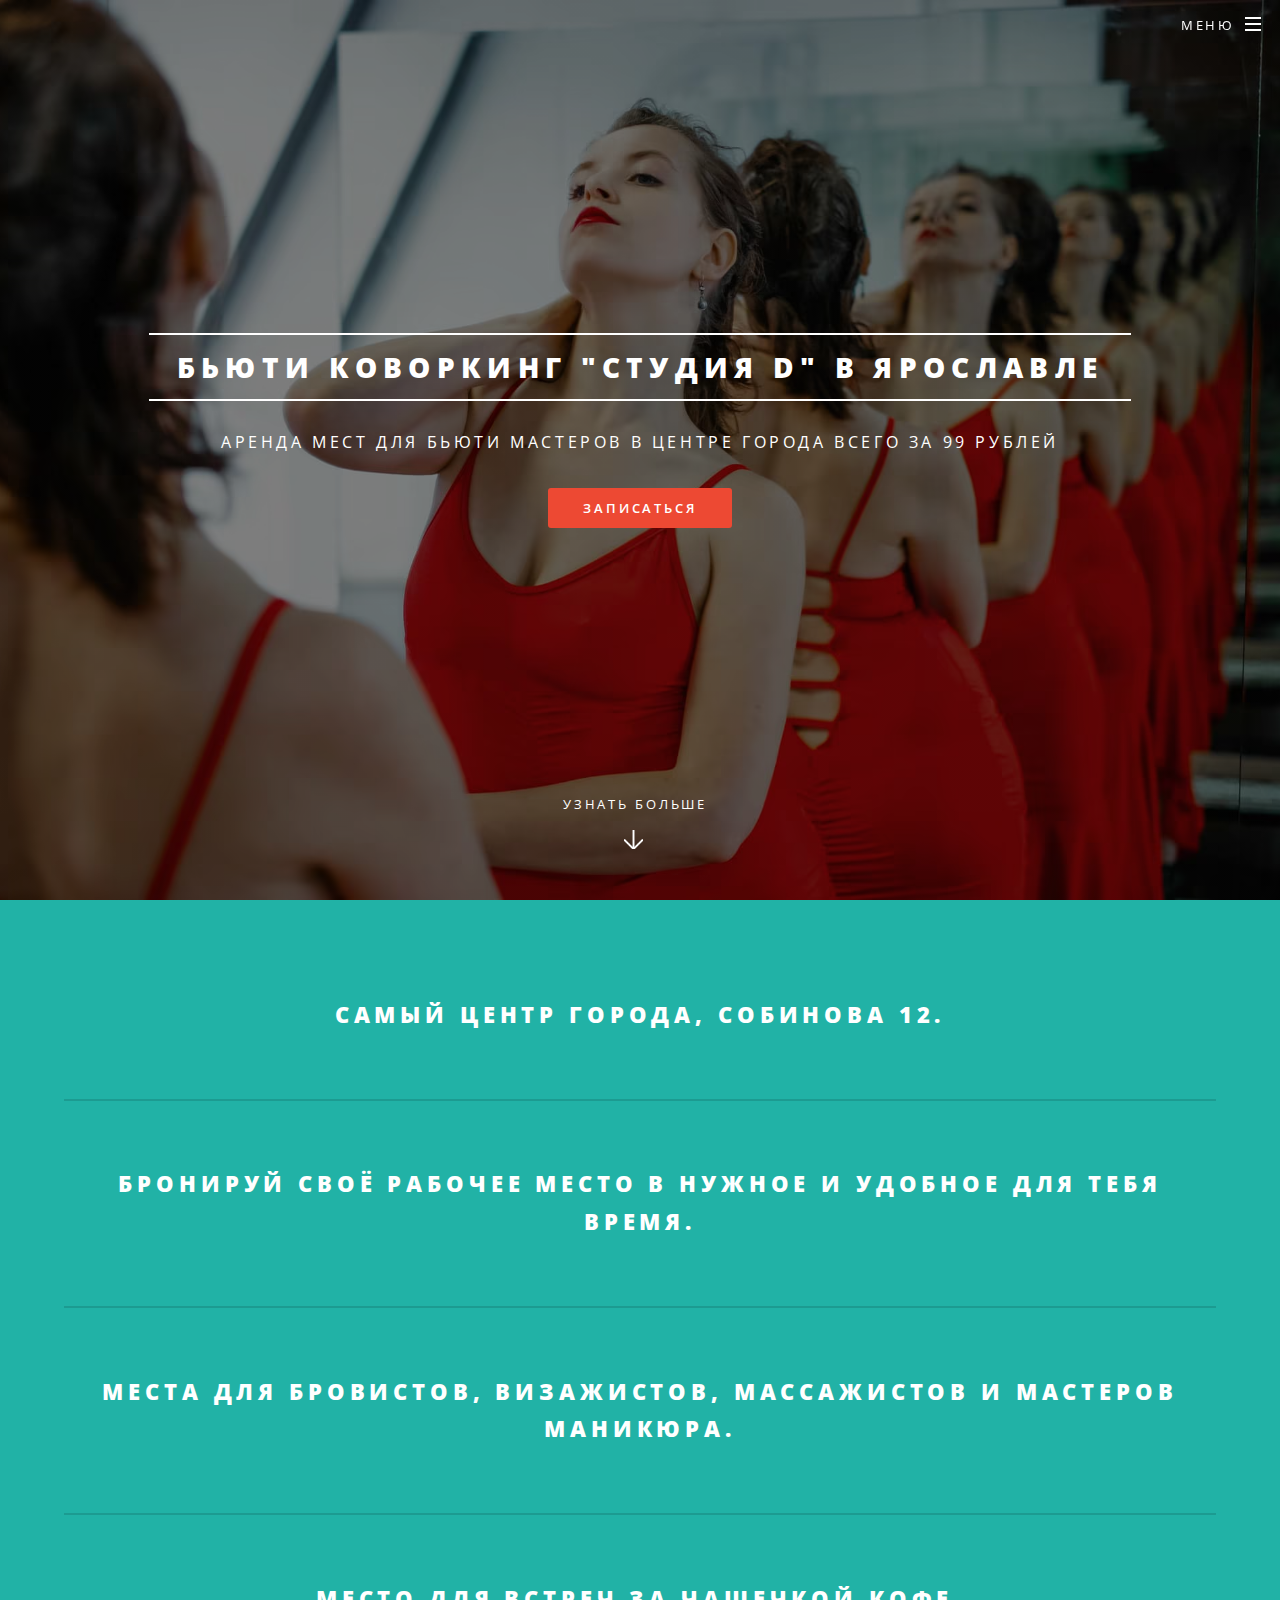
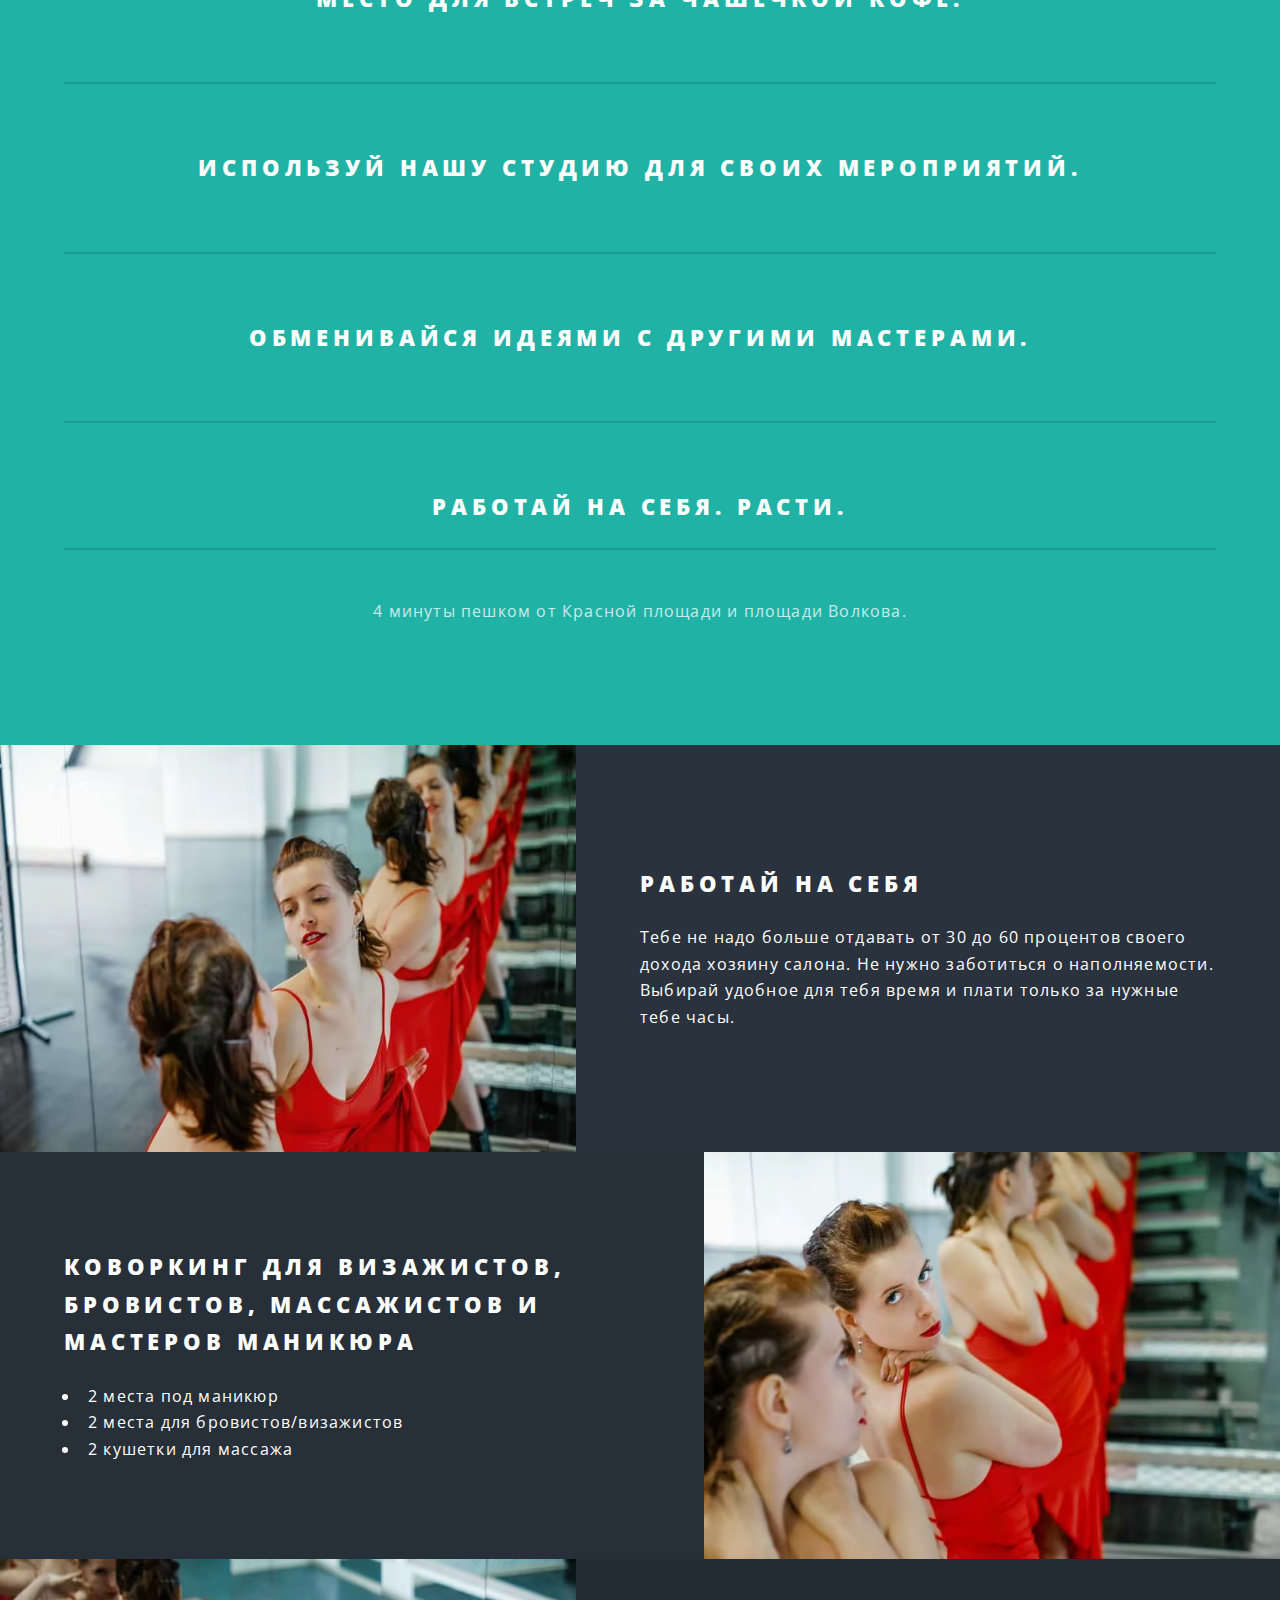
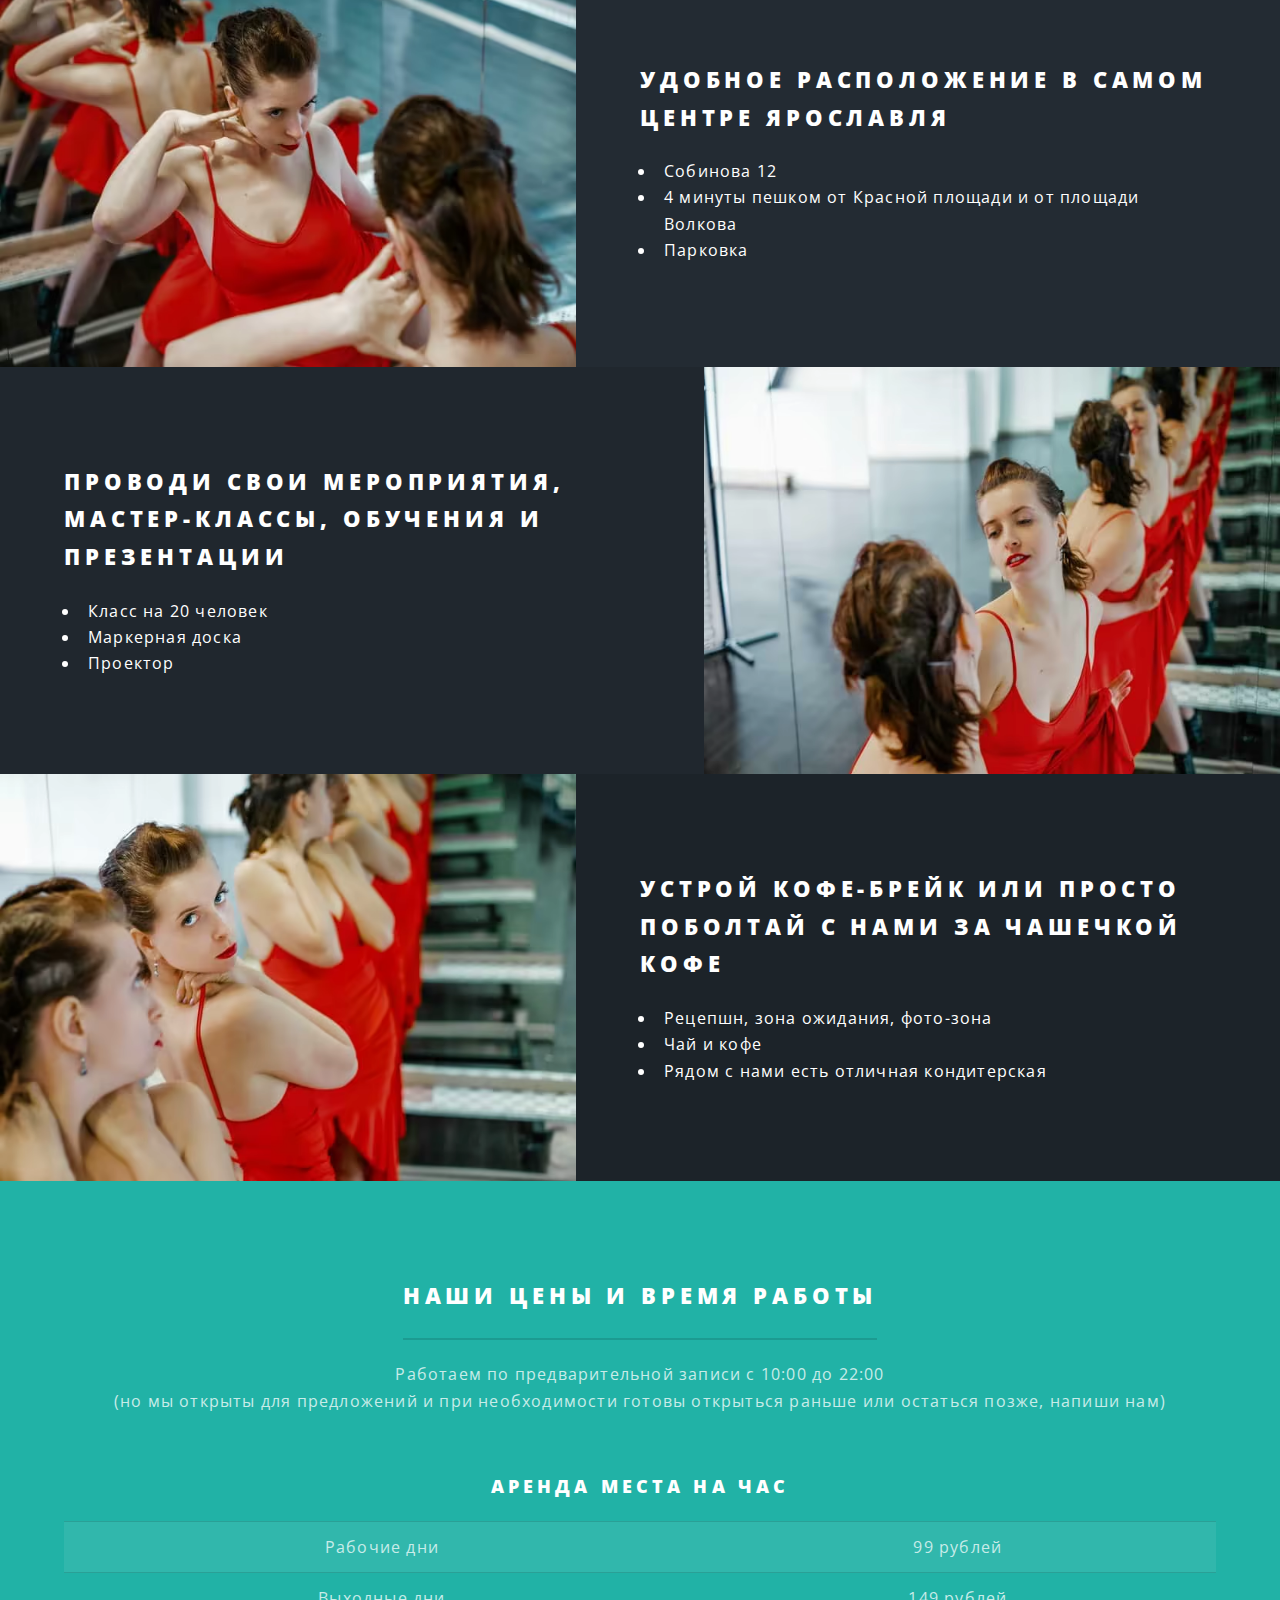
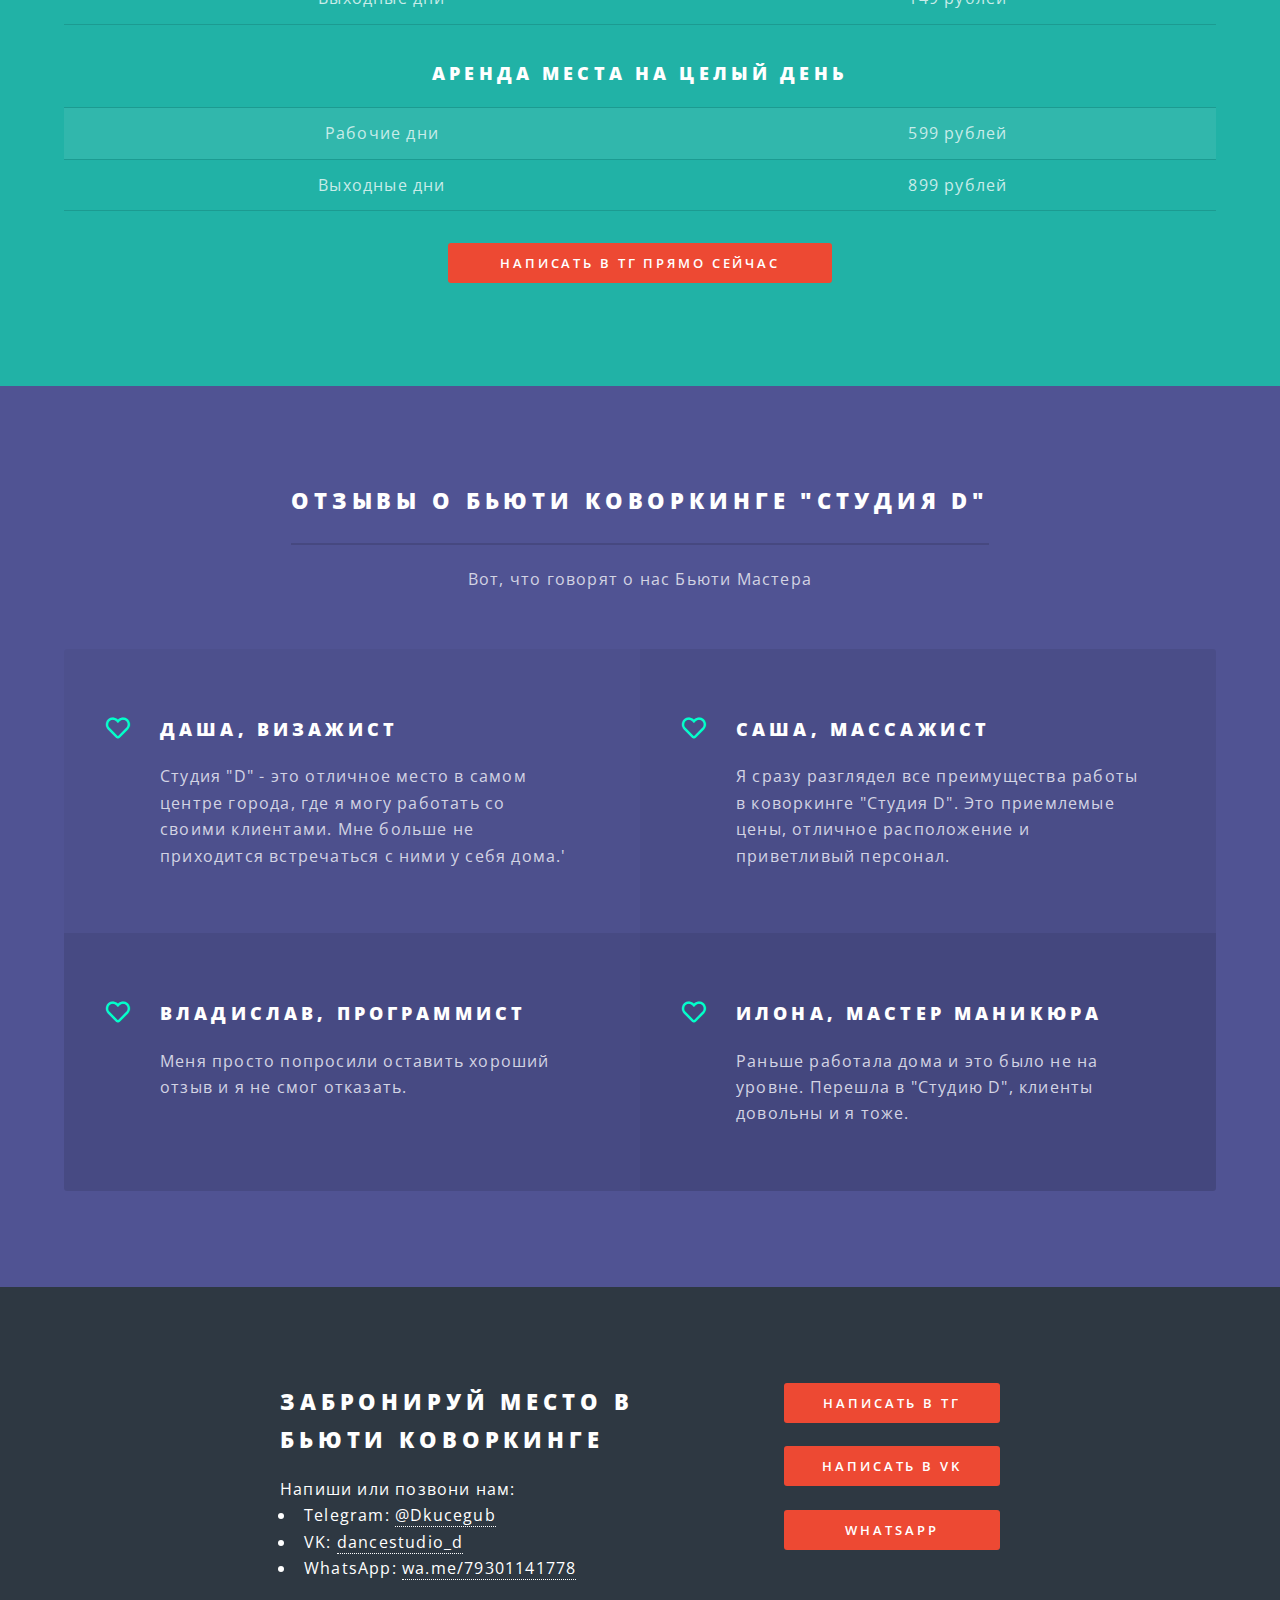
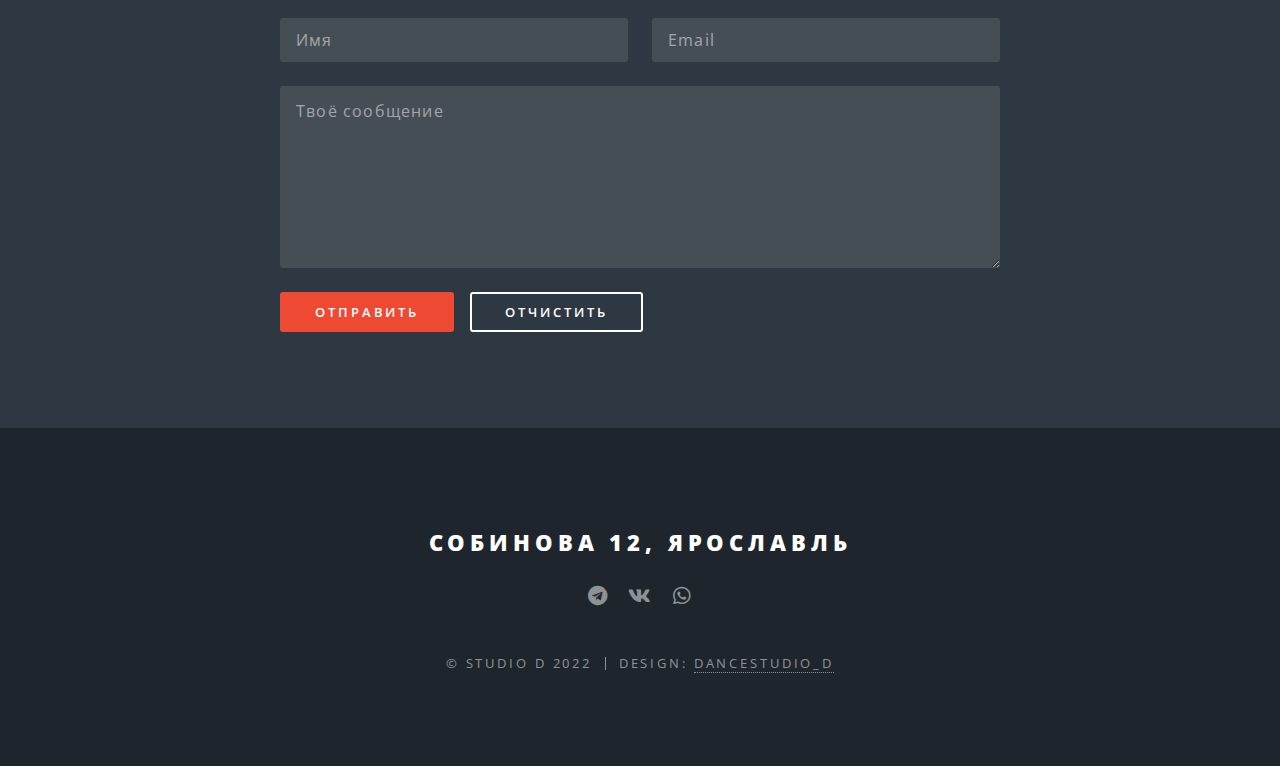
==== commit 0d509a7f: "GA4 & Google Tag manager" ====
--- a/index.html
+++ b/index.html
@@ -1,5 +1,5 @@
-<!DOCTYPE html><html lang="en"><head><meta charSet="utf-8"/><meta http-equiv="x-ua-compatible" content="ie=edge"/><meta name="viewport" content="width=device-width, initial-scale=1, shrink-to-fit=no"/><meta name="generator" content="Gatsby 4.21.1"/><meta data-react-helmet="true" name="description" content="Spectral"/><meta data-react-helmet="true" name="keywords" content="site, web"/><meta name="theme-color" content="#663399"/><style data-href="/styles.3cb53f712b8f824ff2b8.css" data-identity="gatsby-global-css">@import url(https://fonts.googleapis.com/css?family=Open+Sans:400,400italic,600,600italic,800,800italic);
+<!DOCTYPE html><html lang="en"><head><meta charSet="utf-8"/><meta http-equiv="x-ua-compatible" content="ie=edge"/><meta name="viewport" content="width=device-width, initial-scale=1, shrink-to-fit=no"/><meta name="generator" content="Gatsby 4.21.1"/><meta data-react-helmet="true" name="description" content="Spectral"/><meta data-react-helmet="true" name="keywords" content="site, web"/><meta name="theme-color" content="#663399"/><style data-href="/styles.9184a98b249388e4f63e.css" data-identity="gatsby-global-css">@import url(https://fonts.googleapis.com/css?family=Open+Sans:400,400italic,600,600italic,800,800italic);
 /*!
  * Font Awesome Free 5.9.0 by @fontawesome - https://fontawesome.com
  * License - https://fontawesome.com/license/free (Icons: CC BY 4.0, Fonts: SIL OFL 1.1, Code: MIT License)
- */.fa,.fab,.fal,.far,.fas{-moz-osx-font-smoothing:grayscale;-webkit-font-smoothing:antialiased;text-rendering:auto;display:inline-block;font-style:normal;font-variant:normal;line-height:1}.fa-lg{font-size:1.33333em;line-height:.75em;vertical-align:-.0667em}.fa-xs{font-size:.75em}.fa-sm{font-size:.875em}.fa-1x{font-size:1em}.fa-2x{font-size:2em}.fa-3x{font-size:3em}.fa-4x{font-size:4em}.fa-5x{font-size:5em}.fa-6x{font-size:6em}.fa-7x{font-size:7em}.fa-8x{font-size:8em}.fa-9x{font-size:9em}.fa-10x{font-size:10em}.fa-fw{text-align:center;width:1.25em}.fa-ul{list-style-type:none;margin-left:2.5em;padding-left:0}.fa-ul>li{position:relative}.fa-li{left:-2em;line-height:inherit;position:absolute;text-align:center;width:2em}.fa-border{border:.08em solid #eee;border-radius:.1em;padding:.2em .25em .15em}.fa-pull-left{float:left}.fa-pull-right{float:right}.fa.fa-pull-left,.fab.fa-pull-left,.fal.fa-pull-left,.far.fa-pull-left,.fas.fa-pull-left{margin-right:.3em}.fa.fa-pull-right,.fab.fa-pull-right,.fal.fa-pull-right,.far.fa-pull-right,.fas.fa-pull-right{margin-left:.3em}.fa-spin{animation:fa-spin 2s linear infinite}.fa-pulse{animation:fa-spin 1s steps(8) infinite}@keyframes fa-spin{0%{transform:rotate(0deg)}to{transform:rotate(1turn)}}.fa-rotate-90{-ms-filter:"progid:DXImageTransform.Microsoft.BasicImage(rotation=1)";transform:rotate(90deg)}.fa-rotate-180{-ms-filter:"progid:DXImageTransform.Microsoft.BasicImage(rotation=2)";transform:rotate(180deg)}.fa-rotate-270{-ms-filter:"progid:DXImageTransform.Microsoft.BasicImage(rotation=3)";transform:rotate(270deg)}.fa-flip-horizontal{-ms-filter:"progid:DXImageTransform.Microsoft.BasicImage(rotation=0, mirror=1)";transform:scaleX(-1)}.fa-flip-vertical{transform:scaleY(-1)}.fa-flip-both,.fa-flip-horizontal.fa-flip-vertical,.fa-flip-vertical{-ms-filter:"progid:DXImageTransform.Microsoft.BasicImage(rotation=2, mirror=1)"}.fa-flip-both,.fa-flip-horizontal.fa-flip-vertical{transform:scale(-1)}:root .fa-flip-both,:root .fa-flip-horizontal,:root .fa-flip-vertical,:root .fa-rotate-180,:root .fa-rotate-270,:root .fa-rotate-90{filter:none}.fa-stack{display:inline-block;height:2em;line-height:2em;position:relative;vertical-align:middle;width:2.5em}.fa-stack-1x,.fa-stack-2x{left:0;position:absolute;text-align:center;width:100%}.fa-stack-1x{line-height:inherit}.fa-stack-2x{font-size:2em}.fa-inverse{color:#fff}.fa-500px:before{content:"\f26e"}.fa-accessible-icon:before{content:"\f368"}.fa-accusoft:before{content:"\f369"}.fa-acquisitions-incorporated:before{content:"\f6af"}.fa-ad:before{content:"\f641"}.fa-address-book:before{content:"\f2b9"}.fa-address-card:before{content:"\f2bb"}.fa-adjust:before{content:"\f042"}.fa-adn:before{content:"\f170"}.fa-adobe:before{content:"\f778"}.fa-adversal:before{content:"\f36a"}.fa-affiliatetheme:before{content:"\f36b"}.fa-air-freshener:before{content:"\f5d0"}.fa-airbnb:before{content:"\f834"}.fa-algolia:before{content:"\f36c"}.fa-align-center:before{content:"\f037"}.fa-align-justify:before{content:"\f039"}.fa-align-left:before{content:"\f036"}.fa-align-right:before{content:"\f038"}.fa-alipay:before{content:"\f642"}.fa-allergies:before{content:"\f461"}.fa-amazon:before{content:"\f270"}.fa-amazon-pay:before{content:"\f42c"}.fa-ambulance:before{content:"\f0f9"}.fa-american-sign-language-interpreting:before{content:"\f2a3"}.fa-amilia:before{content:"\f36d"}.fa-anchor:before{content:"\f13d"}.fa-android:before{content:"\f17b"}.fa-angellist:before{content:"\f209"}.fa-angle-double-down:before{content:"\f103"}.fa-angle-double-left:before{content:"\f100"}.fa-angle-double-right:before{content:"\f101"}.fa-angle-double-up:before{content:"\f102"}.fa-angle-down:before{content:"\f107"}.fa-angle-left:before{content:"\f104"}.fa-angle-right:before{content:"\f105"}.fa-angle-up:before{content:"\f106"}.fa-angry:before{content:"\f556"}.fa-angrycreative:before{content:"\f36e"}.fa-angular:before{content:"\f420"}.fa-ankh:before{content:"\f644"}.fa-app-store:before{content:"\f36f"}.fa-app-store-ios:before{content:"\f370"}.fa-apper:before{content:"\f371"}.fa-apple:before{content:"\f179"}.fa-apple-alt:before{content:"\f5d1"}.fa-apple-pay:before{content:"\f415"}.fa-archive:before{content:"\f187"}.fa-archway:before{content:"\f557"}.fa-arrow-alt-circle-down:before{content:"\f358"}.fa-arrow-alt-circle-left:before{content:"\f359"}.fa-arrow-alt-circle-right:before{content:"\f35a"}.fa-arrow-alt-circle-up:before{content:"\f35b"}.fa-arrow-circle-down:before{content:"\f0ab"}.fa-arrow-circle-left:before{content:"\f0a8"}.fa-arrow-circle-right:before{content:"\f0a9"}.fa-arrow-circle-up:before{content:"\f0aa"}.fa-arrow-down:before{content:"\f063"}.fa-arrow-left:before{content:"\f060"}.fa-arrow-right:before{content:"\f061"}.fa-arrow-up:before{content:"\f062"}.fa-arrows-alt:before{content:"\f0b2"}.fa-arrows-alt-h:before{content:"\f337"}.fa-arrows-alt-v:before{content:"\f338"}.fa-artstation:before{content:"\f77a"}.fa-assistive-listening-systems:before{content:"\f2a2"}.fa-asterisk:before{content:"\f069"}.fa-asymmetrik:before{content:"\f372"}.fa-at:before{content:"\f1fa"}.fa-atlas:before{content:"\f558"}.fa-atlassian:before{content:"\f77b"}.fa-atom:before{content:"\f5d2"}.fa-audible:before{content:"\f373"}.fa-audio-description:before{content:"\f29e"}.fa-autoprefixer:before{content:"\f41c"}.fa-avianex:before{content:"\f374"}.fa-aviato:before{content:"\f421"}.fa-award:before{content:"\f559"}.fa-aws:before{content:"\f375"}.fa-baby:before{content:"\f77c"}.fa-baby-carriage:before{content:"\f77d"}.fa-backspace:before{content:"\f55a"}.fa-backward:before{content:"\f04a"}.fa-bacon:before{content:"\f7e5"}.fa-balance-scale:before{content:"\f24e"}.fa-balance-scale-left:before{content:"\f515"}.fa-balance-scale-right:before{content:"\f516"}.fa-ban:before{content:"\f05e"}.fa-band-aid:before{content:"\f462"}.fa-bandcamp:before{content:"\f2d5"}.fa-barcode:before{content:"\f02a"}.fa-bars:before{content:"\f0c9"}.fa-baseball-ball:before{content:"\f433"}.fa-basketball-ball:before{content:"\f434"}.fa-bath:before{content:"\f2cd"}.fa-battery-empty:before{content:"\f244"}.fa-battery-full:before{content:"\f240"}.fa-battery-half:before{content:"\f242"}.fa-battery-quarter:before{content:"\f243"}.fa-battery-three-quarters:before{content:"\f241"}.fa-battle-net:before{content:"\f835"}.fa-bed:before{content:"\f236"}.fa-beer:before{content:"\f0fc"}.fa-behance:before{content:"\f1b4"}.fa-behance-square:before{content:"\f1b5"}.fa-bell:before{content:"\f0f3"}.fa-bell-slash:before{content:"\f1f6"}.fa-bezier-curve:before{content:"\f55b"}.fa-bible:before{content:"\f647"}.fa-bicycle:before{content:"\f206"}.fa-biking:before{content:"\f84a"}.fa-bimobject:before{content:"\f378"}.fa-binoculars:before{content:"\f1e5"}.fa-biohazard:before{content:"\f780"}.fa-birthday-cake:before{content:"\f1fd"}.fa-bitbucket:before{content:"\f171"}.fa-bitcoin:before{content:"\f379"}.fa-bity:before{content:"\f37a"}.fa-black-tie:before{content:"\f27e"}.fa-blackberry:before{content:"\f37b"}.fa-blender:before{content:"\f517"}.fa-blender-phone:before{content:"\f6b6"}.fa-blind:before{content:"\f29d"}.fa-blog:before{content:"\f781"}.fa-blogger:before{content:"\f37c"}.fa-blogger-b:before{content:"\f37d"}.fa-bluetooth:before{content:"\f293"}.fa-bluetooth-b:before{content:"\f294"}.fa-bold:before{content:"\f032"}.fa-bolt:before{content:"\f0e7"}.fa-bomb:before{content:"\f1e2"}.fa-bone:before{content:"\f5d7"}.fa-bong:before{content:"\f55c"}.fa-book:before{content:"\f02d"}.fa-book-dead:before{content:"\f6b7"}.fa-book-medical:before{content:"\f7e6"}.fa-book-open:before{content:"\f518"}.fa-book-reader:before{content:"\f5da"}.fa-bookmark:before{content:"\f02e"}.fa-bootstrap:before{content:"\f836"}.fa-border-all:before{content:"\f84c"}.fa-border-none:before{content:"\f850"}.fa-border-style:before{content:"\f853"}.fa-bowling-ball:before{content:"\f436"}.fa-box:before{content:"\f466"}.fa-box-open:before{content:"\f49e"}.fa-boxes:before{content:"\f468"}.fa-braille:before{content:"\f2a1"}.fa-brain:before{content:"\f5dc"}.fa-bread-slice:before{content:"\f7ec"}.fa-briefcase:before{content:"\f0b1"}.fa-briefcase-medical:before{content:"\f469"}.fa-broadcast-tower:before{content:"\f519"}.fa-broom:before{content:"\f51a"}.fa-brush:before{content:"\f55d"}.fa-btc:before{content:"\f15a"}.fa-buffer:before{content:"\f837"}.fa-bug:before{content:"\f188"}.fa-building:before{content:"\f1ad"}.fa-bullhorn:before{content:"\f0a1"}.fa-bullseye:before{content:"\f140"}.fa-burn:before{content:"\f46a"}.fa-buromobelexperte:before{content:"\f37f"}.fa-bus:before{content:"\f207"}.fa-bus-alt:before{content:"\f55e"}.fa-business-time:before{content:"\f64a"}.fa-buysellads:before{content:"\f20d"}.fa-calculator:before{content:"\f1ec"}.fa-calendar:before{content:"\f133"}.fa-calendar-alt:before{content:"\f073"}.fa-calendar-check:before{content:"\f274"}.fa-calendar-day:before{content:"\f783"}.fa-calendar-minus:before{content:"\f272"}.fa-calendar-plus:before{content:"\f271"}.fa-calendar-times:before{content:"\f273"}.fa-calendar-week:before{content:"\f784"}.fa-camera:before{content:"\f030"}.fa-camera-retro:before{content:"\f083"}.fa-campground:before{content:"\f6bb"}.fa-canadian-maple-leaf:before{content:"\f785"}.fa-candy-cane:before{content:"\f786"}.fa-cannabis:before{content:"\f55f"}.fa-capsules:before{content:"\f46b"}.fa-car:before{content:"\f1b9"}.fa-car-alt:before{content:"\f5de"}.fa-car-battery:before{content:"\f5df"}.fa-car-crash:before{content:"\f5e1"}.fa-car-side:before{content:"\f5e4"}.fa-caret-down:before{content:"\f0d7"}.fa-caret-left:before{content:"\f0d9"}.fa-caret-right:before{content:"\f0da"}.fa-caret-square-down:before{content:"\f150"}.fa-caret-square-left:before{content:"\f191"}.fa-caret-square-right:before{content:"\f152"}.fa-caret-square-up:before{content:"\f151"}.fa-caret-up:before{content:"\f0d8"}.fa-carrot:before{content:"\f787"}.fa-cart-arrow-down:before{content:"\f218"}.fa-cart-plus:before{content:"\f217"}.fa-cash-register:before{content:"\f788"}.fa-cat:before{content:"\f6be"}.fa-cc-amazon-pay:before{content:"\f42d"}.fa-cc-amex:before{content:"\f1f3"}.fa-cc-apple-pay:before{content:"\f416"}.fa-cc-diners-club:before{content:"\f24c"}.fa-cc-discover:before{content:"\f1f2"}.fa-cc-jcb:before{content:"\f24b"}.fa-cc-mastercard:before{content:"\f1f1"}.fa-cc-paypal:before{content:"\f1f4"}.fa-cc-stripe:before{content:"\f1f5"}.fa-cc-visa:before{content:"\f1f0"}.fa-centercode:before{content:"\f380"}.fa-centos:before{content:"\f789"}.fa-certificate:before{content:"\f0a3"}.fa-chair:before{content:"\f6c0"}.fa-chalkboard:before{content:"\f51b"}.fa-chalkboard-teacher:before{content:"\f51c"}.fa-charging-station:before{content:"\f5e7"}.fa-chart-area:before{content:"\f1fe"}.fa-chart-bar:before{content:"\f080"}.fa-chart-line:before{content:"\f201"}.fa-chart-pie:before{content:"\f200"}.fa-check:before{content:"\f00c"}.fa-check-circle:before{content:"\f058"}.fa-check-double:before{content:"\f560"}.fa-check-square:before{content:"\f14a"}.fa-cheese:before{content:"\f7ef"}.fa-chess:before{content:"\f439"}.fa-chess-bishop:before{content:"\f43a"}.fa-chess-board:before{content:"\f43c"}.fa-chess-king:before{content:"\f43f"}.fa-chess-knight:before{content:"\f441"}.fa-chess-pawn:before{content:"\f443"}.fa-chess-queen:before{content:"\f445"}.fa-chess-rook:before{content:"\f447"}.fa-chevron-circle-down:before{content:"\f13a"}.fa-chevron-circle-left:before{content:"\f137"}.fa-chevron-circle-right:before{content:"\f138"}.fa-chevron-circle-up:before{content:"\f139"}.fa-chevron-down:before{content:"\f078"}.fa-chevron-left:before{content:"\f053"}.fa-chevron-right:before{content:"\f054"}.fa-chevron-up:before{content:"\f077"}.fa-child:before{content:"\f1ae"}.fa-chrome:before{content:"\f268"}.fa-chromecast:before{content:"\f838"}.fa-church:before{content:"\f51d"}.fa-circle:before{content:"\f111"}.fa-circle-notch:before{content:"\f1ce"}.fa-city:before{content:"\f64f"}.fa-clinic-medical:before{content:"\f7f2"}.fa-clipboard:before{content:"\f328"}.fa-clipboard-check:before{content:"\f46c"}.fa-clipboard-list:before{content:"\f46d"}.fa-clock:before{content:"\f017"}.fa-clone:before{content:"\f24d"}.fa-closed-captioning:before{content:"\f20a"}.fa-cloud:before{content:"\f0c2"}.fa-cloud-download-alt:before{content:"\f381"}.fa-cloud-meatball:before{content:"\f73b"}.fa-cloud-moon:before{content:"\f6c3"}.fa-cloud-moon-rain:before{content:"\f73c"}.fa-cloud-rain:before{content:"\f73d"}.fa-cloud-showers-heavy:before{content:"\f740"}.fa-cloud-sun:before{content:"\f6c4"}.fa-cloud-sun-rain:before{content:"\f743"}.fa-cloud-upload-alt:before{content:"\f382"}.fa-cloudscale:before{content:"\f383"}.fa-cloudsmith:before{content:"\f384"}.fa-cloudversify:before{content:"\f385"}.fa-cocktail:before{content:"\f561"}.fa-code:before{content:"\f121"}.fa-code-branch:before{content:"\f126"}.fa-codepen:before{content:"\f1cb"}.fa-codiepie:before{content:"\f284"}.fa-coffee:before{content:"\f0f4"}.fa-cog:before{content:"\f013"}.fa-cogs:before{content:"\f085"}.fa-coins:before{content:"\f51e"}.fa-columns:before{content:"\f0db"}.fa-comment:before{content:"\f075"}.fa-comment-alt:before{content:"\f27a"}.fa-comment-dollar:before{content:"\f651"}.fa-comment-dots:before{content:"\f4ad"}.fa-comment-medical:before{content:"\f7f5"}.fa-comment-slash:before{content:"\f4b3"}.fa-comments:before{content:"\f086"}.fa-comments-dollar:before{content:"\f653"}.fa-compact-disc:before{content:"\f51f"}.fa-compass:before{content:"\f14e"}.fa-compress:before{content:"\f066"}.fa-compress-arrows-alt:before{content:"\f78c"}.fa-concierge-bell:before{content:"\f562"}.fa-confluence:before{content:"\f78d"}.fa-connectdevelop:before{content:"\f20e"}.fa-contao:before{content:"\f26d"}.fa-cookie:before{content:"\f563"}.fa-cookie-bite:before{content:"\f564"}.fa-copy:before{content:"\f0c5"}.fa-copyright:before{content:"\f1f9"}.fa-couch:before{content:"\f4b8"}.fa-cpanel:before{content:"\f388"}.fa-creative-commons:before{content:"\f25e"}.fa-creative-commons-by:before{content:"\f4e7"}.fa-creative-commons-nc:before{content:"\f4e8"}.fa-creative-commons-nc-eu:before{content:"\f4e9"}.fa-creative-commons-nc-jp:before{content:"\f4ea"}.fa-creative-commons-nd:before{content:"\f4eb"}.fa-creative-commons-pd:before{content:"\f4ec"}.fa-creative-commons-pd-alt:before{content:"\f4ed"}.fa-creative-commons-remix:before{content:"\f4ee"}.fa-creative-commons-sa:before{content:"\f4ef"}.fa-creative-commons-sampling:before{content:"\f4f0"}.fa-creative-commons-sampling-plus:before{content:"\f4f1"}.fa-creative-commons-share:before{content:"\f4f2"}.fa-creative-commons-zero:before{content:"\f4f3"}.fa-credit-card:before{content:"\f09d"}.fa-critical-role:before{content:"\f6c9"}.fa-crop:before{content:"\f125"}.fa-crop-alt:before{content:"\f565"}.fa-cross:before{content:"\f654"}.fa-crosshairs:before{content:"\f05b"}.fa-crow:before{content:"\f520"}.fa-crown:before{content:"\f521"}.fa-crutch:before{content:"\f7f7"}.fa-css3:before{content:"\f13c"}.fa-css3-alt:before{content:"\f38b"}.fa-cube:before{content:"\f1b2"}.fa-cubes:before{content:"\f1b3"}.fa-cut:before{content:"\f0c4"}.fa-cuttlefish:before{content:"\f38c"}.fa-d-and-d:before{content:"\f38d"}.fa-d-and-d-beyond:before{content:"\f6ca"}.fa-dashcube:before{content:"\f210"}.fa-database:before{content:"\f1c0"}.fa-deaf:before{content:"\f2a4"}.fa-delicious:before{content:"\f1a5"}.fa-democrat:before{content:"\f747"}.fa-deploydog:before{content:"\f38e"}.fa-deskpro:before{content:"\f38f"}.fa-desktop:before{content:"\f108"}.fa-dev:before{content:"\f6cc"}.fa-deviantart:before{content:"\f1bd"}.fa-dharmachakra:before{content:"\f655"}.fa-dhl:before{content:"\f790"}.fa-diagnoses:before{content:"\f470"}.fa-diaspora:before{content:"\f791"}.fa-dice:before{content:"\f522"}.fa-dice-d20:before{content:"\f6cf"}.fa-dice-d6:before{content:"\f6d1"}.fa-dice-five:before{content:"\f523"}.fa-dice-four:before{content:"\f524"}.fa-dice-one:before{content:"\f525"}.fa-dice-six:before{content:"\f526"}.fa-dice-three:before{content:"\f527"}.fa-dice-two:before{content:"\f528"}.fa-digg:before{content:"\f1a6"}.fa-digital-ocean:before{content:"\f391"}.fa-digital-tachograph:before{content:"\f566"}.fa-directions:before{content:"\f5eb"}.fa-discord:before{content:"\f392"}.fa-discourse:before{content:"\f393"}.fa-divide:before{content:"\f529"}.fa-dizzy:before{content:"\f567"}.fa-dna:before{content:"\f471"}.fa-dochub:before{content:"\f394"}.fa-docker:before{content:"\f395"}.fa-dog:before{content:"\f6d3"}.fa-dollar-sign:before{content:"\f155"}.fa-dolly:before{content:"\f472"}.fa-dolly-flatbed:before{content:"\f474"}.fa-donate:before{content:"\f4b9"}.fa-door-closed:before{content:"\f52a"}.fa-door-open:before{content:"\f52b"}.fa-dot-circle:before{content:"\f192"}.fa-dove:before{content:"\f4ba"}.fa-download:before{content:"\f019"}.fa-draft2digital:before{content:"\f396"}.fa-drafting-compass:before{content:"\f568"}.fa-dragon:before{content:"\f6d5"}.fa-draw-polygon:before{content:"\f5ee"}.fa-dribbble:before{content:"\f17d"}.fa-dribbble-square:before{content:"\f397"}.fa-dropbox:before{content:"\f16b"}.fa-drum:before{content:"\f569"}.fa-drum-steelpan:before{content:"\f56a"}.fa-drumstick-bite:before{content:"\f6d7"}.fa-drupal:before{content:"\f1a9"}.fa-dumbbell:before{content:"\f44b"}.fa-dumpster:before{content:"\f793"}.fa-dumpster-fire:before{content:"\f794"}.fa-dungeon:before{content:"\f6d9"}.fa-dyalog:before{content:"\f399"}.fa-earlybirds:before{content:"\f39a"}.fa-ebay:before{content:"\f4f4"}.fa-edge:before{content:"\f282"}.fa-edit:before{content:"\f044"}.fa-egg:before{content:"\f7fb"}.fa-eject:before{content:"\f052"}.fa-elementor:before{content:"\f430"}.fa-ellipsis-h:before{content:"\f141"}.fa-ellipsis-v:before{content:"\f142"}.fa-ello:before{content:"\f5f1"}.fa-ember:before{content:"\f423"}.fa-empire:before{content:"\f1d1"}.fa-envelope:before{content:"\f0e0"}.fa-envelope-open:before{content:"\f2b6"}.fa-envelope-open-text:before{content:"\f658"}.fa-envelope-square:before{content:"\f199"}.fa-envira:before{content:"\f299"}.fa-equals:before{content:"\f52c"}.fa-eraser:before{content:"\f12d"}.fa-erlang:before{content:"\f39d"}.fa-ethereum:before{content:"\f42e"}.fa-ethernet:before{content:"\f796"}.fa-etsy:before{content:"\f2d7"}.fa-euro-sign:before{content:"\f153"}.fa-evernote:before{content:"\f839"}.fa-exchange-alt:before{content:"\f362"}.fa-exclamation:before{content:"\f12a"}.fa-exclamation-circle:before{content:"\f06a"}.fa-exclamation-triangle:before{content:"\f071"}.fa-expand:before{content:"\f065"}.fa-expand-arrows-alt:before{content:"\f31e"}.fa-expeditedssl:before{content:"\f23e"}.fa-external-link-alt:before{content:"\f35d"}.fa-external-link-square-alt:before{content:"\f360"}.fa-eye:before{content:"\f06e"}.fa-eye-dropper:before{content:"\f1fb"}.fa-eye-slash:before{content:"\f070"}.fa-facebook:before{content:"\f09a"}.fa-facebook-f:before{content:"\f39e"}.fa-facebook-messenger:before{content:"\f39f"}.fa-facebook-square:before{content:"\f082"}.fa-fan:before{content:"\f863"}.fa-fantasy-flight-games:before{content:"\f6dc"}.fa-fast-backward:before{content:"\f049"}.fa-fast-forward:before{content:"\f050"}.fa-fax:before{content:"\f1ac"}.fa-feather:before{content:"\f52d"}.fa-feather-alt:before{content:"\f56b"}.fa-fedex:before{content:"\f797"}.fa-fedora:before{content:"\f798"}.fa-female:before{content:"\f182"}.fa-fighter-jet:before{content:"\f0fb"}.fa-figma:before{content:"\f799"}.fa-file:before{content:"\f15b"}.fa-file-alt:before{content:"\f15c"}.fa-file-archive:before{content:"\f1c6"}.fa-file-audio:before{content:"\f1c7"}.fa-file-code:before{content:"\f1c9"}.fa-file-contract:before{content:"\f56c"}.fa-file-csv:before{content:"\f6dd"}.fa-file-download:before{content:"\f56d"}.fa-file-excel:before{content:"\f1c3"}.fa-file-export:before{content:"\f56e"}.fa-file-image:before{content:"\f1c5"}.fa-file-import:before{content:"\f56f"}.fa-file-invoice:before{content:"\f570"}.fa-file-invoice-dollar:before{content:"\f571"}.fa-file-medical:before{content:"\f477"}.fa-file-medical-alt:before{content:"\f478"}.fa-file-pdf:before{content:"\f1c1"}.fa-file-powerpoint:before{content:"\f1c4"}.fa-file-prescription:before{content:"\f572"}.fa-file-signature:before{content:"\f573"}.fa-file-upload:before{content:"\f574"}.fa-file-video:before{content:"\f1c8"}.fa-file-word:before{content:"\f1c2"}.fa-fill:before{content:"\f575"}.fa-fill-drip:before{content:"\f576"}.fa-film:before{content:"\f008"}.fa-filter:before{content:"\f0b0"}.fa-fingerprint:before{content:"\f577"}.fa-fire:before{content:"\f06d"}.fa-fire-alt:before{content:"\f7e4"}.fa-fire-extinguisher:before{content:"\f134"}.fa-firefox:before{content:"\f269"}.fa-first-aid:before{content:"\f479"}.fa-first-order:before{content:"\f2b0"}.fa-first-order-alt:before{content:"\f50a"}.fa-firstdraft:before{content:"\f3a1"}.fa-fish:before{content:"\f578"}.fa-fist-raised:before{content:"\f6de"}.fa-flag:before{content:"\f024"}.fa-flag-checkered:before{content:"\f11e"}.fa-flag-usa:before{content:"\f74d"}.fa-flask:before{content:"\f0c3"}.fa-flickr:before{content:"\f16e"}.fa-flipboard:before{content:"\f44d"}.fa-flushed:before{content:"\f579"}.fa-fly:before{content:"\f417"}.fa-folder:before{content:"\f07b"}.fa-folder-minus:before{content:"\f65d"}.fa-folder-open:before{content:"\f07c"}.fa-folder-plus:before{content:"\f65e"}.fa-font:before{content:"\f031"}.fa-font-awesome:before{content:"\f2b4"}.fa-font-awesome-alt:before{content:"\f35c"}.fa-font-awesome-flag:before{content:"\f425"}.fa-font-awesome-logo-full:before{content:"\f4e6"}.fa-fonticons:before{content:"\f280"}.fa-fonticons-fi:before{content:"\f3a2"}.fa-football-ball:before{content:"\f44e"}.fa-fort-awesome:before{content:"\f286"}.fa-fort-awesome-alt:before{content:"\f3a3"}.fa-forumbee:before{content:"\f211"}.fa-forward:before{content:"\f04e"}.fa-foursquare:before{content:"\f180"}.fa-free-code-camp:before{content:"\f2c5"}.fa-freebsd:before{content:"\f3a4"}.fa-frog:before{content:"\f52e"}.fa-frown:before{content:"\f119"}.fa-frown-open:before{content:"\f57a"}.fa-fulcrum:before{content:"\f50b"}.fa-funnel-dollar:before{content:"\f662"}.fa-futbol:before{content:"\f1e3"}.fa-galactic-republic:before{content:"\f50c"}.fa-galactic-senate:before{content:"\f50d"}.fa-gamepad:before{content:"\f11b"}.fa-gas-pump:before{content:"\f52f"}.fa-gavel:before{content:"\f0e3"}.fa-gem:before{content:"\f3a5"}.fa-genderless:before{content:"\f22d"}.fa-get-pocket:before{content:"\f265"}.fa-gg:before{content:"\f260"}.fa-gg-circle:before{content:"\f261"}.fa-ghost:before{content:"\f6e2"}.fa-gift:before{content:"\f06b"}.fa-gifts:before{content:"\f79c"}.fa-git:before{content:"\f1d3"}.fa-git-alt:before{content:"\f841"}.fa-git-square:before{content:"\f1d2"}.fa-github:before{content:"\f09b"}.fa-github-alt:before{content:"\f113"}.fa-github-square:before{content:"\f092"}.fa-gitkraken:before{content:"\f3a6"}.fa-gitlab:before{content:"\f296"}.fa-gitter:before{content:"\f426"}.fa-glass-cheers:before{content:"\f79f"}.fa-glass-martini:before{content:"\f000"}.fa-glass-martini-alt:before{content:"\f57b"}.fa-glass-whiskey:before{content:"\f7a0"}.fa-glasses:before{content:"\f530"}.fa-glide:before{content:"\f2a5"}.fa-glide-g:before{content:"\f2a6"}.fa-globe:before{content:"\f0ac"}.fa-globe-africa:before{content:"\f57c"}.fa-globe-americas:before{content:"\f57d"}.fa-globe-asia:before{content:"\f57e"}.fa-globe-europe:before{content:"\f7a2"}.fa-gofore:before{content:"\f3a7"}.fa-golf-ball:before{content:"\f450"}.fa-goodreads:before{content:"\f3a8"}.fa-goodreads-g:before{content:"\f3a9"}.fa-google:before{content:"\f1a0"}.fa-google-drive:before{content:"\f3aa"}.fa-google-play:before{content:"\f3ab"}.fa-google-plus:before{content:"\f2b3"}.fa-google-plus-g:before{content:"\f0d5"}.fa-google-plus-square:before{content:"\f0d4"}.fa-google-wallet:before{content:"\f1ee"}.fa-gopuram:before{content:"\f664"}.fa-graduation-cap:before{content:"\f19d"}.fa-gratipay:before{content:"\f184"}.fa-grav:before{content:"\f2d6"}.fa-greater-than:before{content:"\f531"}.fa-greater-than-equal:before{content:"\f532"}.fa-grimace:before{content:"\f57f"}.fa-grin:before{content:"\f580"}.fa-grin-alt:before{content:"\f581"}.fa-grin-beam:before{content:"\f582"}.fa-grin-beam-sweat:before{content:"\f583"}.fa-grin-hearts:before{content:"\f584"}.fa-grin-squint:before{content:"\f585"}.fa-grin-squint-tears:before{content:"\f586"}.fa-grin-stars:before{content:"\f587"}.fa-grin-tears:before{content:"\f588"}.fa-grin-tongue:before{content:"\f589"}.fa-grin-tongue-squint:before{content:"\f58a"}.fa-grin-tongue-wink:before{content:"\f58b"}.fa-grin-wink:before{content:"\f58c"}.fa-grip-horizontal:before{content:"\f58d"}.fa-grip-lines:before{content:"\f7a4"}.fa-grip-lines-vertical:before{content:"\f7a5"}.fa-grip-vertical:before{content:"\f58e"}.fa-gripfire:before{content:"\f3ac"}.fa-grunt:before{content:"\f3ad"}.fa-guitar:before{content:"\f7a6"}.fa-gulp:before{content:"\f3ae"}.fa-h-square:before{content:"\f0fd"}.fa-hacker-news:before{content:"\f1d4"}.fa-hacker-news-square:before{content:"\f3af"}.fa-hackerrank:before{content:"\f5f7"}.fa-hamburger:before{content:"\f805"}.fa-hammer:before{content:"\f6e3"}.fa-hamsa:before{content:"\f665"}.fa-hand-holding:before{content:"\f4bd"}.fa-hand-holding-heart:before{content:"\f4be"}.fa-hand-holding-usd:before{content:"\f4c0"}.fa-hand-lizard:before{content:"\f258"}.fa-hand-middle-finger:before{content:"\f806"}.fa-hand-paper:before{content:"\f256"}.fa-hand-peace:before{content:"\f25b"}.fa-hand-point-down:before{content:"\f0a7"}.fa-hand-point-left:before{content:"\f0a5"}.fa-hand-point-right:before{content:"\f0a4"}.fa-hand-point-up:before{content:"\f0a6"}.fa-hand-pointer:before{content:"\f25a"}.fa-hand-rock:before{content:"\f255"}.fa-hand-scissors:before{content:"\f257"}.fa-hand-spock:before{content:"\f259"}.fa-hands:before{content:"\f4c2"}.fa-hands-helping:before{content:"\f4c4"}.fa-handshake:before{content:"\f2b5"}.fa-hanukiah:before{content:"\f6e6"}.fa-hard-hat:before{content:"\f807"}.fa-hashtag:before{content:"\f292"}.fa-hat-wizard:before{content:"\f6e8"}.fa-haykal:before{content:"\f666"}.fa-hdd:before{content:"\f0a0"}.fa-heading:before{content:"\f1dc"}.fa-headphones:before{content:"\f025"}.fa-headphones-alt:before{content:"\f58f"}.fa-headset:before{content:"\f590"}.fa-heart:before{content:"\f004"}.fa-heart-broken:before{content:"\f7a9"}.fa-heartbeat:before{content:"\f21e"}.fa-helicopter:before{content:"\f533"}.fa-highlighter:before{content:"\f591"}.fa-hiking:before{content:"\f6ec"}.fa-hippo:before{content:"\f6ed"}.fa-hips:before{content:"\f452"}.fa-hire-a-helper:before{content:"\f3b0"}.fa-history:before{content:"\f1da"}.fa-hockey-puck:before{content:"\f453"}.fa-holly-berry:before{content:"\f7aa"}.fa-home:before{content:"\f015"}.fa-hooli:before{content:"\f427"}.fa-hornbill:before{content:"\f592"}.fa-horse:before{content:"\f6f0"}.fa-horse-head:before{content:"\f7ab"}.fa-hospital:before{content:"\f0f8"}.fa-hospital-alt:before{content:"\f47d"}.fa-hospital-symbol:before{content:"\f47e"}.fa-hot-tub:before{content:"\f593"}.fa-hotdog:before{content:"\f80f"}.fa-hotel:before{content:"\f594"}.fa-hotjar:before{content:"\f3b1"}.fa-hourglass:before{content:"\f254"}.fa-hourglass-end:before{content:"\f253"}.fa-hourglass-half:before{content:"\f252"}.fa-hourglass-start:before{content:"\f251"}.fa-house-damage:before{content:"\f6f1"}.fa-houzz:before{content:"\f27c"}.fa-hryvnia:before{content:"\f6f2"}.fa-html5:before{content:"\f13b"}.fa-hubspot:before{content:"\f3b2"}.fa-i-cursor:before{content:"\f246"}.fa-ice-cream:before{content:"\f810"}.fa-icicles:before{content:"\f7ad"}.fa-icons:before{content:"\f86d"}.fa-id-badge:before{content:"\f2c1"}.fa-id-card:before{content:"\f2c2"}.fa-id-card-alt:before{content:"\f47f"}.fa-igloo:before{content:"\f7ae"}.fa-image:before{content:"\f03e"}.fa-images:before{content:"\f302"}.fa-imdb:before{content:"\f2d8"}.fa-inbox:before{content:"\f01c"}.fa-indent:before{content:"\f03c"}.fa-industry:before{content:"\f275"}.fa-infinity:before{content:"\f534"}.fa-info:before{content:"\f129"}.fa-info-circle:before{content:"\f05a"}.fa-instagram:before{content:"\f16d"}.fa-intercom:before{content:"\f7af"}.fa-internet-explorer:before{content:"\f26b"}.fa-invision:before{content:"\f7b0"}.fa-ioxhost:before{content:"\f208"}.fa-italic:before{content:"\f033"}.fa-itch-io:before{content:"\f83a"}.fa-itunes:before{content:"\f3b4"}.fa-itunes-note:before{content:"\f3b5"}.fa-java:before{content:"\f4e4"}.fa-jedi:before{content:"\f669"}.fa-jedi-order:before{content:"\f50e"}.fa-jenkins:before{content:"\f3b6"}.fa-jira:before{content:"\f7b1"}.fa-joget:before{content:"\f3b7"}.fa-joint:before{content:"\f595"}.fa-joomla:before{content:"\f1aa"}.fa-journal-whills:before{content:"\f66a"}.fa-js:before{content:"\f3b8"}.fa-js-square:before{content:"\f3b9"}.fa-jsfiddle:before{content:"\f1cc"}.fa-kaaba:before{content:"\f66b"}.fa-kaggle:before{content:"\f5fa"}.fa-key:before{content:"\f084"}.fa-keybase:before{content:"\f4f5"}.fa-keyboard:before{content:"\f11c"}.fa-keycdn:before{content:"\f3ba"}.fa-khanda:before{content:"\f66d"}.fa-kickstarter:before{content:"\f3bb"}.fa-kickstarter-k:before{content:"\f3bc"}.fa-kiss:before{content:"\f596"}.fa-kiss-beam:before{content:"\f597"}.fa-kiss-wink-heart:before{content:"\f598"}.fa-kiwi-bird:before{content:"\f535"}.fa-korvue:before{content:"\f42f"}.fa-landmark:before{content:"\f66f"}.fa-language:before{content:"\f1ab"}.fa-laptop:before{content:"\f109"}.fa-laptop-code:before{content:"\f5fc"}.fa-laptop-medical:before{content:"\f812"}.fa-laravel:before{content:"\f3bd"}.fa-lastfm:before{content:"\f202"}.fa-lastfm-square:before{content:"\f203"}.fa-laugh:before{content:"\f599"}.fa-laugh-beam:before{content:"\f59a"}.fa-laugh-squint:before{content:"\f59b"}.fa-laugh-wink:before{content:"\f59c"}.fa-layer-group:before{content:"\f5fd"}.fa-leaf:before{content:"\f06c"}.fa-leanpub:before{content:"\f212"}.fa-lemon:before{content:"\f094"}.fa-less:before{content:"\f41d"}.fa-less-than:before{content:"\f536"}.fa-less-than-equal:before{content:"\f537"}.fa-level-down-alt:before{content:"\f3be"}.fa-level-up-alt:before{content:"\f3bf"}.fa-life-ring:before{content:"\f1cd"}.fa-lightbulb:before{content:"\f0eb"}.fa-line:before{content:"\f3c0"}.fa-link:before{content:"\f0c1"}.fa-linkedin:before{content:"\f08c"}.fa-linkedin-in:before{content:"\f0e1"}.fa-linode:before{content:"\f2b8"}.fa-linux:before{content:"\f17c"}.fa-lira-sign:before{content:"\f195"}.fa-list:before{content:"\f03a"}.fa-list-alt:before{content:"\f022"}.fa-list-ol:before{content:"\f0cb"}.fa-list-ul:before{content:"\f0ca"}.fa-location-arrow:before{content:"\f124"}.fa-lock:before{content:"\f023"}.fa-lock-open:before{content:"\f3c1"}.fa-long-arrow-alt-down:before{content:"\f309"}.fa-long-arrow-alt-left:before{content:"\f30a"}.fa-long-arrow-alt-right:before{content:"\f30b"}.fa-long-arrow-alt-up:before{content:"\f30c"}.fa-low-vision:before{content:"\f2a8"}.fa-luggage-cart:before{content:"\f59d"}.fa-lyft:before{content:"\f3c3"}.fa-magento:before{content:"\f3c4"}.fa-magic:before{content:"\f0d0"}.fa-magnet:before{content:"\f076"}.fa-mail-bulk:before{content:"\f674"}.fa-mailchimp:before{content:"\f59e"}.fa-male:before{content:"\f183"}.fa-mandalorian:before{content:"\f50f"}.fa-map:before{content:"\f279"}.fa-map-marked:before{content:"\f59f"}.fa-map-marked-alt:before{content:"\f5a0"}.fa-map-marker:before{content:"\f041"}.fa-map-marker-alt:before{content:"\f3c5"}.fa-map-pin:before{content:"\f276"}.fa-map-signs:before{content:"\f277"}.fa-markdown:before{content:"\f60f"}.fa-marker:before{content:"\f5a1"}.fa-mars:before{content:"\f222"}.fa-mars-double:before{content:"\f227"}.fa-mars-stroke:before{content:"\f229"}.fa-mars-stroke-h:before{content:"\f22b"}.fa-mars-stroke-v:before{content:"\f22a"}.fa-mask:before{content:"\f6fa"}.fa-mastodon:before{content:"\f4f6"}.fa-maxcdn:before{content:"\f136"}.fa-medal:before{content:"\f5a2"}.fa-medapps:before{content:"\f3c6"}.fa-medium:before{content:"\f23a"}.fa-medium-m:before{content:"\f3c7"}.fa-medkit:before{content:"\f0fa"}.fa-medrt:before{content:"\f3c8"}.fa-meetup:before{content:"\f2e0"}.fa-megaport:before{content:"\f5a3"}.fa-meh:before{content:"\f11a"}.fa-meh-blank:before{content:"\f5a4"}.fa-meh-rolling-eyes:before{content:"\f5a5"}.fa-memory:before{content:"\f538"}.fa-mendeley:before{content:"\f7b3"}.fa-menorah:before{content:"\f676"}.fa-mercury:before{content:"\f223"}.fa-meteor:before{content:"\f753"}.fa-microchip:before{content:"\f2db"}.fa-microphone:before{content:"\f130"}.fa-microphone-alt:before{content:"\f3c9"}.fa-microphone-alt-slash:before{content:"\f539"}.fa-microphone-slash:before{content:"\f131"}.fa-microscope:before{content:"\f610"}.fa-microsoft:before{content:"\f3ca"}.fa-minus:before{content:"\f068"}.fa-minus-circle:before{content:"\f056"}.fa-minus-square:before{content:"\f146"}.fa-mitten:before{content:"\f7b5"}.fa-mix:before{content:"\f3cb"}.fa-mixcloud:before{content:"\f289"}.fa-mizuni:before{content:"\f3cc"}.fa-mobile:before{content:"\f10b"}.fa-mobile-alt:before{content:"\f3cd"}.fa-modx:before{content:"\f285"}.fa-monero:before{content:"\f3d0"}.fa-money-bill:before{content:"\f0d6"}.fa-money-bill-alt:before{content:"\f3d1"}.fa-money-bill-wave:before{content:"\f53a"}.fa-money-bill-wave-alt:before{content:"\f53b"}.fa-money-check:before{content:"\f53c"}.fa-money-check-alt:before{content:"\f53d"}.fa-monument:before{content:"\f5a6"}.fa-moon:before{content:"\f186"}.fa-mortar-pestle:before{content:"\f5a7"}.fa-mosque:before{content:"\f678"}.fa-motorcycle:before{content:"\f21c"}.fa-mountain:before{content:"\f6fc"}.fa-mouse-pointer:before{content:"\f245"}.fa-mug-hot:before{content:"\f7b6"}.fa-music:before{content:"\f001"}.fa-napster:before{content:"\f3d2"}.fa-neos:before{content:"\f612"}.fa-network-wired:before{content:"\f6ff"}.fa-neuter:before{content:"\f22c"}.fa-newspaper:before{content:"\f1ea"}.fa-nimblr:before{content:"\f5a8"}.fa-node:before{content:"\f419"}.fa-node-js:before{content:"\f3d3"}.fa-not-equal:before{content:"\f53e"}.fa-notes-medical:before{content:"\f481"}.fa-npm:before{content:"\f3d4"}.fa-ns8:before{content:"\f3d5"}.fa-nutritionix:before{content:"\f3d6"}.fa-object-group:before{content:"\f247"}.fa-object-ungroup:before{content:"\f248"}.fa-odnoklassniki:before{content:"\f263"}.fa-odnoklassniki-square:before{content:"\f264"}.fa-oil-can:before{content:"\f613"}.fa-old-republic:before{content:"\f510"}.fa-om:before{content:"\f679"}.fa-opencart:before{content:"\f23d"}.fa-openid:before{content:"\f19b"}.fa-opera:before{content:"\f26a"}.fa-optin-monster:before{content:"\f23c"}.fa-osi:before{content:"\f41a"}.fa-otter:before{content:"\f700"}.fa-outdent:before{content:"\f03b"}.fa-page4:before{content:"\f3d7"}.fa-pagelines:before{content:"\f18c"}.fa-pager:before{content:"\f815"}.fa-paint-brush:before{content:"\f1fc"}.fa-paint-roller:before{content:"\f5aa"}.fa-palette:before{content:"\f53f"}.fa-palfed:before{content:"\f3d8"}.fa-pallet:before{content:"\f482"}.fa-paper-plane:before{content:"\f1d8"}.fa-paperclip:before{content:"\f0c6"}.fa-parachute-box:before{content:"\f4cd"}.fa-paragraph:before{content:"\f1dd"}.fa-parking:before{content:"\f540"}.fa-passport:before{content:"\f5ab"}.fa-pastafarianism:before{content:"\f67b"}.fa-paste:before{content:"\f0ea"}.fa-patreon:before{content:"\f3d9"}.fa-pause:before{content:"\f04c"}.fa-pause-circle:before{content:"\f28b"}.fa-paw:before{content:"\f1b0"}.fa-paypal:before{content:"\f1ed"}.fa-peace:before{content:"\f67c"}.fa-pen:before{content:"\f304"}.fa-pen-alt:before{content:"\f305"}.fa-pen-fancy:before{content:"\f5ac"}.fa-pen-nib:before{content:"\f5ad"}.fa-pen-square:before{content:"\f14b"}.fa-pencil-alt:before{content:"\f303"}.fa-pencil-ruler:before{content:"\f5ae"}.fa-penny-arcade:before{content:"\f704"}.fa-people-carry:before{content:"\f4ce"}.fa-pepper-hot:before{content:"\f816"}.fa-percent:before{content:"\f295"}.fa-percentage:before{content:"\f541"}.fa-periscope:before{content:"\f3da"}.fa-person-booth:before{content:"\f756"}.fa-phabricator:before{content:"\f3db"}.fa-phoenix-framework:before{content:"\f3dc"}.fa-phoenix-squadron:before{content:"\f511"}.fa-phone:before{content:"\f095"}.fa-phone-alt:before{content:"\f879"}.fa-phone-slash:before{content:"\f3dd"}.fa-phone-square:before{content:"\f098"}.fa-phone-square-alt:before{content:"\f87b"}.fa-phone-volume:before{content:"\f2a0"}.fa-photo-video:before{content:"\f87c"}.fa-php:before{content:"\f457"}.fa-pied-piper:before{content:"\f2ae"}.fa-pied-piper-alt:before{content:"\f1a8"}.fa-pied-piper-hat:before{content:"\f4e5"}.fa-pied-piper-pp:before{content:"\f1a7"}.fa-piggy-bank:before{content:"\f4d3"}.fa-pills:before{content:"\f484"}.fa-pinterest:before{content:"\f0d2"}.fa-pinterest-p:before{content:"\f231"}.fa-pinterest-square:before{content:"\f0d3"}.fa-pizza-slice:before{content:"\f818"}.fa-place-of-worship:before{content:"\f67f"}.fa-plane:before{content:"\f072"}.fa-plane-arrival:before{content:"\f5af"}.fa-plane-departure:before{content:"\f5b0"}.fa-play:before{content:"\f04b"}.fa-play-circle:before{content:"\f144"}.fa-playstation:before{content:"\f3df"}.fa-plug:before{content:"\f1e6"}.fa-plus:before{content:"\f067"}.fa-plus-circle:before{content:"\f055"}.fa-plus-square:before{content:"\f0fe"}.fa-podcast:before{content:"\f2ce"}.fa-poll:before{content:"\f681"}.fa-poll-h:before{content:"\f682"}.fa-poo:before{content:"\f2fe"}.fa-poo-storm:before{content:"\f75a"}.fa-poop:before{content:"\f619"}.fa-portrait:before{content:"\f3e0"}.fa-pound-sign:before{content:"\f154"}.fa-power-off:before{content:"\f011"}.fa-pray:before{content:"\f683"}.fa-praying-hands:before{content:"\f684"}.fa-prescription:before{content:"\f5b1"}.fa-prescription-bottle:before{content:"\f485"}.fa-prescription-bottle-alt:before{content:"\f486"}.fa-print:before{content:"\f02f"}.fa-procedures:before{content:"\f487"}.fa-product-hunt:before{content:"\f288"}.fa-project-diagram:before{content:"\f542"}.fa-pushed:before{content:"\f3e1"}.fa-puzzle-piece:before{content:"\f12e"}.fa-python:before{content:"\f3e2"}.fa-qq:before{content:"\f1d6"}.fa-qrcode:before{content:"\f029"}.fa-question:before{content:"\f128"}.fa-question-circle:before{content:"\f059"}.fa-quidditch:before{content:"\f458"}.fa-quinscape:before{content:"\f459"}.fa-quora:before{content:"\f2c4"}.fa-quote-left:before{content:"\f10d"}.fa-quote-right:before{content:"\f10e"}.fa-quran:before{content:"\f687"}.fa-r-project:before{content:"\f4f7"}.fa-radiation:before{content:"\f7b9"}.fa-radiation-alt:before{content:"\f7ba"}.fa-rainbow:before{content:"\f75b"}.fa-random:before{content:"\f074"}.fa-raspberry-pi:before{content:"\f7bb"}.fa-ravelry:before{content:"\f2d9"}.fa-react:before{content:"\f41b"}.fa-reacteurope:before{content:"\f75d"}.fa-readme:before{content:"\f4d5"}.fa-rebel:before{content:"\f1d0"}.fa-receipt:before{content:"\f543"}.fa-recycle:before{content:"\f1b8"}.fa-red-river:before{content:"\f3e3"}.fa-reddit:before{content:"\f1a1"}.fa-reddit-alien:before{content:"\f281"}.fa-reddit-square:before{content:"\f1a2"}.fa-redhat:before{content:"\f7bc"}.fa-redo:before{content:"\f01e"}.fa-redo-alt:before{content:"\f2f9"}.fa-registered:before{content:"\f25d"}.fa-remove-format:before{content:"\f87d"}.fa-renren:before{content:"\f18b"}.fa-reply:before{content:"\f3e5"}.fa-reply-all:before{content:"\f122"}.fa-replyd:before{content:"\f3e6"}.fa-republican:before{content:"\f75e"}.fa-researchgate:before{content:"\f4f8"}.fa-resolving:before{content:"\f3e7"}.fa-restroom:before{content:"\f7bd"}.fa-retweet:before{content:"\f079"}.fa-rev:before{content:"\f5b2"}.fa-ribbon:before{content:"\f4d6"}.fa-ring:before{content:"\f70b"}.fa-road:before{content:"\f018"}.fa-robot:before{content:"\f544"}.fa-rocket:before{content:"\f135"}.fa-rocketchat:before{content:"\f3e8"}.fa-rockrms:before{content:"\f3e9"}.fa-route:before{content:"\f4d7"}.fa-rss:before{content:"\f09e"}.fa-rss-square:before{content:"\f143"}.fa-ruble-sign:before{content:"\f158"}.fa-ruler:before{content:"\f545"}.fa-ruler-combined:before{content:"\f546"}.fa-ruler-horizontal:before{content:"\f547"}.fa-ruler-vertical:before{content:"\f548"}.fa-running:before{content:"\f70c"}.fa-rupee-sign:before{content:"\f156"}.fa-sad-cry:before{content:"\f5b3"}.fa-sad-tear:before{content:"\f5b4"}.fa-safari:before{content:"\f267"}.fa-salesforce:before{content:"\f83b"}.fa-sass:before{content:"\f41e"}.fa-satellite:before{content:"\f7bf"}.fa-satellite-dish:before{content:"\f7c0"}.fa-save:before{content:"\f0c7"}.fa-schlix:before{content:"\f3ea"}.fa-school:before{content:"\f549"}.fa-screwdriver:before{content:"\f54a"}.fa-scribd:before{content:"\f28a"}.fa-scroll:before{content:"\f70e"}.fa-sd-card:before{content:"\f7c2"}.fa-search:before{content:"\f002"}.fa-search-dollar:before{content:"\f688"}.fa-search-location:before{content:"\f689"}.fa-search-minus:before{content:"\f010"}.fa-search-plus:before{content:"\f00e"}.fa-searchengin:before{content:"\f3eb"}.fa-seedling:before{content:"\f4d8"}.fa-sellcast:before{content:"\f2da"}.fa-sellsy:before{content:"\f213"}.fa-server:before{content:"\f233"}.fa-servicestack:before{content:"\f3ec"}.fa-shapes:before{content:"\f61f"}.fa-share:before{content:"\f064"}.fa-share-alt:before{content:"\f1e0"}.fa-share-alt-square:before{content:"\f1e1"}.fa-share-square:before{content:"\f14d"}.fa-shekel-sign:before{content:"\f20b"}.fa-shield-alt:before{content:"\f3ed"}.fa-ship:before{content:"\f21a"}.fa-shipping-fast:before{content:"\f48b"}.fa-shirtsinbulk:before{content:"\f214"}.fa-shoe-prints:before{content:"\f54b"}.fa-shopping-bag:before{content:"\f290"}.fa-shopping-basket:before{content:"\f291"}.fa-shopping-cart:before{content:"\f07a"}.fa-shopware:before{content:"\f5b5"}.fa-shower:before{content:"\f2cc"}.fa-shuttle-van:before{content:"\f5b6"}.fa-sign:before{content:"\f4d9"}.fa-sign-in-alt:before{content:"\f2f6"}.fa-sign-language:before{content:"\f2a7"}.fa-sign-out-alt:before{content:"\f2f5"}.fa-signal:before{content:"\f012"}.fa-signature:before{content:"\f5b7"}.fa-sim-card:before{content:"\f7c4"}.fa-simplybuilt:before{content:"\f215"}.fa-sistrix:before{content:"\f3ee"}.fa-sitemap:before{content:"\f0e8"}.fa-sith:before{content:"\f512"}.fa-skating:before{content:"\f7c5"}.fa-sketch:before{content:"\f7c6"}.fa-skiing:before{content:"\f7c9"}.fa-skiing-nordic:before{content:"\f7ca"}.fa-skull:before{content:"\f54c"}.fa-skull-crossbones:before{content:"\f714"}.fa-skyatlas:before{content:"\f216"}.fa-skype:before{content:"\f17e"}.fa-slack:before{content:"\f198"}.fa-slack-hash:before{content:"\f3ef"}.fa-slash:before{content:"\f715"}.fa-sleigh:before{content:"\f7cc"}.fa-sliders-h:before{content:"\f1de"}.fa-slideshare:before{content:"\f1e7"}.fa-smile:before{content:"\f118"}.fa-smile-beam:before{content:"\f5b8"}.fa-smile-wink:before{content:"\f4da"}.fa-smog:before{content:"\f75f"}.fa-smoking:before{content:"\f48d"}.fa-smoking-ban:before{content:"\f54d"}.fa-sms:before{content:"\f7cd"}.fa-snapchat:before{content:"\f2ab"}.fa-snapchat-ghost:before{content:"\f2ac"}.fa-snapchat-square:before{content:"\f2ad"}.fa-snowboarding:before{content:"\f7ce"}.fa-snowflake:before{content:"\f2dc"}.fa-snowman:before{content:"\f7d0"}.fa-snowplow:before{content:"\f7d2"}.fa-socks:before{content:"\f696"}.fa-solar-panel:before{content:"\f5ba"}.fa-sort:before{content:"\f0dc"}.fa-sort-alpha-down:before{content:"\f15d"}.fa-sort-alpha-down-alt:before{content:"\f881"}.fa-sort-alpha-up:before{content:"\f15e"}.fa-sort-alpha-up-alt:before{content:"\f882"}.fa-sort-amount-down:before{content:"\f160"}.fa-sort-amount-down-alt:before{content:"\f884"}.fa-sort-amount-up:before{content:"\f161"}.fa-sort-amount-up-alt:before{content:"\f885"}.fa-sort-down:before{content:"\f0dd"}.fa-sort-numeric-down:before{content:"\f162"}.fa-sort-numeric-down-alt:before{content:"\f886"}.fa-sort-numeric-up:before{content:"\f163"}.fa-sort-numeric-up-alt:before{content:"\f887"}.fa-sort-up:before{content:"\f0de"}.fa-soundcloud:before{content:"\f1be"}.fa-sourcetree:before{content:"\f7d3"}.fa-spa:before{content:"\f5bb"}.fa-space-shuttle:before{content:"\f197"}.fa-speakap:before{content:"\f3f3"}.fa-speaker-deck:before{content:"\f83c"}.fa-spell-check:before{content:"\f891"}.fa-spider:before{content:"\f717"}.fa-spinner:before{content:"\f110"}.fa-splotch:before{content:"\f5bc"}.fa-spotify:before{content:"\f1bc"}.fa-spray-can:before{content:"\f5bd"}.fa-square:before{content:"\f0c8"}.fa-square-full:before{content:"\f45c"}.fa-square-root-alt:before{content:"\f698"}.fa-squarespace:before{content:"\f5be"}.fa-stack-exchange:before{content:"\f18d"}.fa-stack-overflow:before{content:"\f16c"}.fa-stackpath:before{content:"\f842"}.fa-stamp:before{content:"\f5bf"}.fa-star:before{content:"\f005"}.fa-star-and-crescent:before{content:"\f699"}.fa-star-half:before{content:"\f089"}.fa-star-half-alt:before{content:"\f5c0"}.fa-star-of-david:before{content:"\f69a"}.fa-star-of-life:before{content:"\f621"}.fa-staylinked:before{content:"\f3f5"}.fa-steam:before{content:"\f1b6"}.fa-steam-square:before{content:"\f1b7"}.fa-steam-symbol:before{content:"\f3f6"}.fa-step-backward:before{content:"\f048"}.fa-step-forward:before{content:"\f051"}.fa-stethoscope:before{content:"\f0f1"}.fa-sticker-mule:before{content:"\f3f7"}.fa-sticky-note:before{content:"\f249"}.fa-stop:before{content:"\f04d"}.fa-stop-circle:before{content:"\f28d"}.fa-stopwatch:before{content:"\f2f2"}.fa-store:before{content:"\f54e"}.fa-store-alt:before{content:"\f54f"}.fa-strava:before{content:"\f428"}.fa-stream:before{content:"\f550"}.fa-street-view:before{content:"\f21d"}.fa-strikethrough:before{content:"\f0cc"}.fa-stripe:before{content:"\f429"}.fa-stripe-s:before{content:"\f42a"}.fa-stroopwafel:before{content:"\f551"}.fa-studiovinari:before{content:"\f3f8"}.fa-stumbleupon:before{content:"\f1a4"}.fa-stumbleupon-circle:before{content:"\f1a3"}.fa-subscript:before{content:"\f12c"}.fa-subway:before{content:"\f239"}.fa-suitcase:before{content:"\f0f2"}.fa-suitcase-rolling:before{content:"\f5c1"}.fa-sun:before{content:"\f185"}.fa-superpowers:before{content:"\f2dd"}.fa-superscript:before{content:"\f12b"}.fa-supple:before{content:"\f3f9"}.fa-surprise:before{content:"\f5c2"}.fa-suse:before{content:"\f7d6"}.fa-swatchbook:before{content:"\f5c3"}.fa-swimmer:before{content:"\f5c4"}.fa-swimming-pool:before{content:"\f5c5"}.fa-symfony:before{content:"\f83d"}.fa-synagogue:before{content:"\f69b"}.fa-sync:before{content:"\f021"}.fa-sync-alt:before{content:"\f2f1"}.fa-syringe:before{content:"\f48e"}.fa-table:before{content:"\f0ce"}.fa-table-tennis:before{content:"\f45d"}.fa-tablet:before{content:"\f10a"}.fa-tablet-alt:before{content:"\f3fa"}.fa-tablets:before{content:"\f490"}.fa-tachometer-alt:before{content:"\f3fd"}.fa-tag:before{content:"\f02b"}.fa-tags:before{content:"\f02c"}.fa-tape:before{content:"\f4db"}.fa-tasks:before{content:"\f0ae"}.fa-taxi:before{content:"\f1ba"}.fa-teamspeak:before{content:"\f4f9"}.fa-teeth:before{content:"\f62e"}.fa-teeth-open:before{content:"\f62f"}.fa-telegram:before{content:"\f2c6"}.fa-telegram-plane:before{content:"\f3fe"}.fa-temperature-high:before{content:"\f769"}.fa-temperature-low:before{content:"\f76b"}.fa-tencent-weibo:before{content:"\f1d5"}.fa-tenge:before{content:"\f7d7"}.fa-terminal:before{content:"\f120"}.fa-text-height:before{content:"\f034"}.fa-text-width:before{content:"\f035"}.fa-th:before{content:"\f00a"}.fa-th-large:before{content:"\f009"}.fa-th-list:before{content:"\f00b"}.fa-the-red-yeti:before{content:"\f69d"}.fa-theater-masks:before{content:"\f630"}.fa-themeco:before{content:"\f5c6"}.fa-themeisle:before{content:"\f2b2"}.fa-thermometer:before{content:"\f491"}.fa-thermometer-empty:before{content:"\f2cb"}.fa-thermometer-full:before{content:"\f2c7"}.fa-thermometer-half:before{content:"\f2c9"}.fa-thermometer-quarter:before{content:"\f2ca"}.fa-thermometer-three-quarters:before{content:"\f2c8"}.fa-think-peaks:before{content:"\f731"}.fa-thumbs-down:before{content:"\f165"}.fa-thumbs-up:before{content:"\f164"}.fa-thumbtack:before{content:"\f08d"}.fa-ticket-alt:before{content:"\f3ff"}.fa-times:before{content:"\f00d"}.fa-times-circle:before{content:"\f057"}.fa-tint:before{content:"\f043"}.fa-tint-slash:before{content:"\f5c7"}.fa-tired:before{content:"\f5c8"}.fa-toggle-off:before{content:"\f204"}.fa-toggle-on:before{content:"\f205"}.fa-toilet:before{content:"\f7d8"}.fa-toilet-paper:before{content:"\f71e"}.fa-toolbox:before{content:"\f552"}.fa-tools:before{content:"\f7d9"}.fa-tooth:before{content:"\f5c9"}.fa-torah:before{content:"\f6a0"}.fa-torii-gate:before{content:"\f6a1"}.fa-tractor:before{content:"\f722"}.fa-trade-federation:before{content:"\f513"}.fa-trademark:before{content:"\f25c"}.fa-traffic-light:before{content:"\f637"}.fa-train:before{content:"\f238"}.fa-tram:before{content:"\f7da"}.fa-transgender:before{content:"\f224"}.fa-transgender-alt:before{content:"\f225"}.fa-trash:before{content:"\f1f8"}.fa-trash-alt:before{content:"\f2ed"}.fa-trash-restore:before{content:"\f829"}.fa-trash-restore-alt:before{content:"\f82a"}.fa-tree:before{content:"\f1bb"}.fa-trello:before{content:"\f181"}.fa-tripadvisor:before{content:"\f262"}.fa-trophy:before{content:"\f091"}.fa-truck:before{content:"\f0d1"}.fa-truck-loading:before{content:"\f4de"}.fa-truck-monster:before{content:"\f63b"}.fa-truck-moving:before{content:"\f4df"}.fa-truck-pickup:before{content:"\f63c"}.fa-tshirt:before{content:"\f553"}.fa-tty:before{content:"\f1e4"}.fa-tumblr:before{content:"\f173"}.fa-tumblr-square:before{content:"\f174"}.fa-tv:before{content:"\f26c"}.fa-twitch:before{content:"\f1e8"}.fa-twitter:before{content:"\f099"}.fa-twitter-square:before{content:"\f081"}.fa-typo3:before{content:"\f42b"}.fa-uber:before{content:"\f402"}.fa-ubuntu:before{content:"\f7df"}.fa-uikit:before{content:"\f403"}.fa-umbrella:before{content:"\f0e9"}.fa-umbrella-beach:before{content:"\f5ca"}.fa-underline:before{content:"\f0cd"}.fa-undo:before{content:"\f0e2"}.fa-undo-alt:before{content:"\f2ea"}.fa-uniregistry:before{content:"\f404"}.fa-universal-access:before{content:"\f29a"}.fa-university:before{content:"\f19c"}.fa-unlink:before{content:"\f127"}.fa-unlock:before{content:"\f09c"}.fa-unlock-alt:before{content:"\f13e"}.fa-untappd:before{content:"\f405"}.fa-upload:before{content:"\f093"}.fa-ups:before{content:"\f7e0"}.fa-usb:before{content:"\f287"}.fa-user:before{content:"\f007"}.fa-user-alt:before{content:"\f406"}.fa-user-alt-slash:before{content:"\f4fa"}.fa-user-astronaut:before{content:"\f4fb"}.fa-user-check:before{content:"\f4fc"}.fa-user-circle:before{content:"\f2bd"}.fa-user-clock:before{content:"\f4fd"}.fa-user-cog:before{content:"\f4fe"}.fa-user-edit:before{content:"\f4ff"}.fa-user-friends:before{content:"\f500"}.fa-user-graduate:before{content:"\f501"}.fa-user-injured:before{content:"\f728"}.fa-user-lock:before{content:"\f502"}.fa-user-md:before{content:"\f0f0"}.fa-user-minus:before{content:"\f503"}.fa-user-ninja:before{content:"\f504"}.fa-user-nurse:before{content:"\f82f"}.fa-user-plus:before{content:"\f234"}.fa-user-secret:before{content:"\f21b"}.fa-user-shield:before{content:"\f505"}.fa-user-slash:before{content:"\f506"}.fa-user-tag:before{content:"\f507"}.fa-user-tie:before{content:"\f508"}.fa-user-times:before{content:"\f235"}.fa-users:before{content:"\f0c0"}.fa-users-cog:before{content:"\f509"}.fa-usps:before{content:"\f7e1"}.fa-ussunnah:before{content:"\f407"}.fa-utensil-spoon:before{content:"\f2e5"}.fa-utensils:before{content:"\f2e7"}.fa-vaadin:before{content:"\f408"}.fa-vector-square:before{content:"\f5cb"}.fa-venus:before{content:"\f221"}.fa-venus-double:before{content:"\f226"}.fa-venus-mars:before{content:"\f228"}.fa-viacoin:before{content:"\f237"}.fa-viadeo:before{content:"\f2a9"}.fa-viadeo-square:before{content:"\f2aa"}.fa-vial:before{content:"\f492"}.fa-vials:before{content:"\f493"}.fa-viber:before{content:"\f409"}.fa-video:before{content:"\f03d"}.fa-video-slash:before{content:"\f4e2"}.fa-vihara:before{content:"\f6a7"}.fa-vimeo:before{content:"\f40a"}.fa-vimeo-square:before{content:"\f194"}.fa-vimeo-v:before{content:"\f27d"}.fa-vine:before{content:"\f1ca"}.fa-vk:before{content:"\f189"}.fa-vnv:before{content:"\f40b"}.fa-voicemail:before{content:"\f897"}.fa-volleyball-ball:before{content:"\f45f"}.fa-volume-down:before{content:"\f027"}.fa-volume-mute:before{content:"\f6a9"}.fa-volume-off:before{content:"\f026"}.fa-volume-up:before{content:"\f028"}.fa-vote-yea:before{content:"\f772"}.fa-vr-cardboard:before{content:"\f729"}.fa-vuejs:before{content:"\f41f"}.fa-walking:before{content:"\f554"}.fa-wallet:before{content:"\f555"}.fa-warehouse:before{content:"\f494"}.fa-water:before{content:"\f773"}.fa-wave-square:before{content:"\f83e"}.fa-waze:before{content:"\f83f"}.fa-weebly:before{content:"\f5cc"}.fa-weibo:before{content:"\f18a"}.fa-weight:before{content:"\f496"}.fa-weight-hanging:before{content:"\f5cd"}.fa-weixin:before{content:"\f1d7"}.fa-whatsapp:before{content:"\f232"}.fa-whatsapp-square:before{content:"\f40c"}.fa-wheelchair:before{content:"\f193"}.fa-whmcs:before{content:"\f40d"}.fa-wifi:before{content:"\f1eb"}.fa-wikipedia-w:before{content:"\f266"}.fa-wind:before{content:"\f72e"}.fa-window-close:before{content:"\f410"}.fa-window-maximize:before{content:"\f2d0"}.fa-window-minimize:before{content:"\f2d1"}.fa-window-restore:before{content:"\f2d2"}.fa-windows:before{content:"\f17a"}.fa-wine-bottle:before{content:"\f72f"}.fa-wine-glass:before{content:"\f4e3"}.fa-wine-glass-alt:before{content:"\f5ce"}.fa-wix:before{content:"\f5cf"}.fa-wizards-of-the-coast:before{content:"\f730"}.fa-wolf-pack-battalion:before{content:"\f514"}.fa-won-sign:before{content:"\f159"}.fa-wordpress:before{content:"\f19a"}.fa-wordpress-simple:before{content:"\f411"}.fa-wpbeginner:before{content:"\f297"}.fa-wpexplorer:before{content:"\f2de"}.fa-wpforms:before{content:"\f298"}.fa-wpressr:before{content:"\f3e4"}.fa-wrench:before{content:"\f0ad"}.fa-x-ray:before{content:"\f497"}.fa-xbox:before{content:"\f412"}.fa-xing:before{content:"\f168"}.fa-xing-square:before{content:"\f169"}.fa-y-combinator:before{content:"\f23b"}.fa-yahoo:before{content:"\f19e"}.fa-yammer:before{content:"\f840"}.fa-yandex:before{content:"\f413"}.fa-yandex-international:before{content:"\f414"}.fa-yarn:before{content:"\f7e3"}.fa-yelp:before{content:"\f1e9"}.fa-yen-sign:before{content:"\f157"}.fa-yin-yang:before{content:"\f6ad"}.fa-yoast:before{content:"\f2b1"}.fa-youtube:before{content:"\f167"}.fa-youtube-square:before{content:"\f431"}.fa-zhihu:before{content:"\f63f"}.sr-only{clip:rect(0,0,0,0);border:0;height:1px;margin:-1px;overflow:hidden;padding:0;position:absolute;width:1px}.sr-only-focusable:active,.sr-only-focusable:focus{clip:auto;height:auto;margin:0;overflow:visible;position:static;width:auto}@font-face{font-display:auto;font-family:Font Awesome\ 5 Brands;font-style:normal;font-weight:400;src:url(/static/fa-brands-400-85917bf21118aa3f2e149dd4b02924fe.eot);src:url(/static/fa-brands-400-85917bf21118aa3f2e149dd4b02924fe.eot?#iefix) format("embedded-opentype"),url(/static/fa-brands-400-dd7467859e54d3b9dae6f85b0a5e9daf.woff2) format("woff2"),url(/static/fa-brands-400-cac133c03011645ba509b366808cfce1.woff) format("woff"),url(/static/fa-brands-400-70150a2b3a50f84aff707541dc66edf7.ttf) format("truetype"),url(/static/fa-brands-400-8fab0f2ba5cdb9b5b48fbc40d4df8787.svg#fontawesome) format("svg")}.fab{font-family:Font Awesome\ 5 Brands}@font-face{font-display:auto;font-family:Font Awesome\ 5 Free;font-style:normal;font-weight:400;src:url(/static/fa-regular-400-6810be1da91e3f34493515246a804d9b.eot);src:url(/static/fa-regular-400-6810be1da91e3f34493515246a804d9b.eot?#iefix) format("embedded-opentype"),url(/static/fa-regular-400-a3f7358b4bd2b708c04d1d503393e3a0.woff2) format("woff2"),url(/static/fa-regular-400-8a7914c9eb0f44af5d33ba0de0138eb4.woff) format("woff"),url(/static/fa-regular-400-a3b4cd30799e10f5fbc2e220fd2f7098.ttf) format("truetype"),url(/static/fa-regular-400-be3e8b3fa320d2772c198cb179fb9cd8.svg#fontawesome) format("svg")}.far{font-weight:400}@font-face{font-display:auto;font-family:Font Awesome\ 5 Free;font-style:normal;font-weight:900;src:url(/static/fa-solid-900-2f6dbd9f998fa1413ff7091e0dab10d9.eot);src:url(/static/fa-solid-900-2f6dbd9f998fa1413ff7091e0dab10d9.eot?#iefix) format("embedded-opentype"),url(/static/fa-solid-900-acc6b6bf6c3214aeb3ef33fe323e8b12.woff2) format("woff2"),url(/static/fa-solid-900-e4efd599b7afce2f7b217396f46b2bb3.woff) format("woff"),url(/static/fa-solid-900-9b4d14a5508e9cc4ca886daa383451f8.ttf) format("truetype"),url(/static/fa-solid-900-b6f1e12b1a01ff95f064f7b84a74762e.svg#fontawesome) format("svg")}.fa,.far,.fas{font-family:Font Awesome\ 5 Free}.fa,.fas{font-weight:900}a,abbr,acronym,address,applet,article,aside,audio,b,big,blockquote,body,canvas,caption,center,cite,code,dd,del,details,dfn,div,dl,dt,em,embed,fieldset,figcaption,figure,footer,form,h1,h2,h3,h4,h5,h6,header,hgroup,html,i,iframe,img,ins,kbd,label,legend,li,mark,menu,nav,object,ol,output,p,pre,q,ruby,s,samp,section,small,span,strike,strong,sub,summary,sup,table,tbody,td,tfoot,th,thead,time,tr,tt,u,ul,var,video{border:0;font-size:100%;font:inherit;margin:0;padding:0;vertical-align:baseline}article,aside,details,figcaption,figure,footer,header,hgroup,menu,nav,section{display:block}body{line-height:1}ol,ul{list-style:none}blockquote,q{quotes:none}blockquote:after,blockquote:before,q:after,q:before{content:"";content:none}table{border-collapse:collapse;border-spacing:0}body{-webkit-text-size-adjust:none}mark{background-color:transparent;color:inherit}input::-moz-focus-inner{border:0;padding:0}input,select,textarea{-webkit-appearance:none;appearance:none}html{box-sizing:border-box}*,:after,:before{box-sizing:inherit}.main-body,body{background:#2e3842}.main-body.is-preload *,.main-body.is-preload :after,.main-body.is-preload :before,body.is-preload *,body.is-preload :after,body.is-preload :before{-webkit-animation:none!important;animation:none!important;transition:none!important}body,input,select,textarea{color:#fff;font-family:Open Sans,Helvetica,sans-serif;font-size:15pt;font-weight:400;letter-spacing:.075em;line-height:1.65em}@media screen and (max-width:1680px){body,input,select,textarea{font-size:13pt}}@media screen and (max-width:1280px){body,input,select,textarea{font-size:12pt}}@media screen and (max-width:736px){body,input,select,textarea{font-size:11pt;letter-spacing:.0375em}}a{border-bottom:1px dotted;color:inherit;text-decoration:none;transition:color .2s ease,border-bottom-color .2s ease}a:hover{border-bottom-color:transparent}b,strong{color:#fff;font-weight:600}em,i{font-style:italic}p{margin:0 0 2em}h1,h2,h3,h4,h5,h6{color:#fff;font-weight:800;letter-spacing:.225em;line-height:1em;margin:0 0 1em;text-transform:uppercase}h1 a,h2 a,h3 a,h4 a,h5 a,h6 a{color:inherit;text-decoration:none}h2{font-size:1.35em;line-height:1.75em}@media screen and (max-width:736px){h2{font-size:1.1em;line-height:1.65em}}h3{font-size:1.15em;line-height:1.75em}@media screen and (max-width:736px){h3{font-size:1em;line-height:1.65em}}h4{font-size:1em}h4,h5{line-height:1.5em}h5{font-size:.8em}h6{font-size:.7em;line-height:1.5em}sub{top:.5em}sub,sup{font-size:.8em;position:relative}sup{top:-.5em}hr{border:0;border-bottom:2px solid #fff;margin:3em 0}hr.major{margin:4.5em 0}blockquote{border-left:4px solid #fff;font-style:italic;margin:0 0 2em;padding:.5em 0 .5em 2em}code{background:hsla(0,0%,56%,.25);border-radius:3px;letter-spacing:0;margin:0 .25em;padding:.25em .65em}code,pre{font-family:Courier New,monospace;font-size:.9em}pre{-webkit-overflow-scrolling:touch;margin:0 0 2em}pre code{display:block;line-height:1.75em;overflow-x:auto;padding:1em 1.5em}.align-left{text-align:left}.align-center{text-align:center}.align-right{text-align:right}.row{align-items:stretch;display:flex;flex-wrap:wrap}.row,.row>*{box-sizing:border-box}.row.gtr-uniform>*>:last-child{margin-bottom:0}.row.aln-left{justify-content:flex-start}.row.aln-center{justify-content:center}.row.aln-right{justify-content:flex-end}.row.aln-top{align-items:flex-start}.row.aln-middle{align-items:center}.row.aln-bottom{align-items:flex-end}.row>.imp{order:-1}.row>.col-1{width:8.3333333333%}.row>.off-1{margin-left:8.3333333333%}.row>.col-2{width:16.6666666667%}.row>.off-2{margin-left:16.6666666667%}.row>.col-3{width:25%}.row>.off-3{margin-left:25%}.row>.col-4{width:33.3333333333%}.row>.off-4{margin-left:33.3333333333%}.row>.col-5{width:41.6666666667%}.row>.off-5{margin-left:41.6666666667%}.row>.col-6{width:50%}.row>.off-6{margin-left:50%}.row>.col-7{width:58.3333333333%}.row>.off-7{margin-left:58.3333333333%}.row>.col-8{width:66.6666666667%}.row>.off-8{margin-left:66.6666666667%}.row>.col-9{width:75%}.row>.off-9{margin-left:75%}.row>.col-10{width:83.3333333333%}.row>.off-10{margin-left:83.3333333333%}.row>.col-11{width:91.6666666667%}.row>.off-11{margin-left:91.6666666667%}.row>.col-12{width:100%}.row>.off-12{margin-left:100%}.row.gtr-0{margin-left:0;margin-top:0}.row.gtr-0>*{padding:0}.row.gtr-0.gtr-uniform{margin-top:0}.row.gtr-0.gtr-uniform>*{padding-top:0}.row.gtr-25{margin-left:-.375em;margin-top:0}.row.gtr-25>*{padding:0 0 0 .375em}.row.gtr-25.gtr-uniform{margin-top:-.375em}.row.gtr-25.gtr-uniform>*{padding-top:.375em}.row.gtr-50{margin-left:-.75em;margin-top:0}.row.gtr-50>*{padding:0 0 0 .75em}.row.gtr-50.gtr-uniform{margin-top:-.75em}.row.gtr-50.gtr-uniform>*{padding-top:.75em}.row{margin-left:-1.5em;margin-top:0}.row>*{padding:0 0 0 1.5em}.row.gtr-uniform{margin-top:-1.5em}.row.gtr-uniform>*{padding-top:1.5em}.row.gtr-150{margin-left:-2.25em;margin-top:0}.row.gtr-150>*{padding:0 0 0 2.25em}.row.gtr-150.gtr-uniform{margin-top:-2.25em}.row.gtr-150.gtr-uniform>*{padding-top:2.25em}.row.gtr-200{margin-left:-3em;margin-top:0}.row.gtr-200>*{padding:0 0 0 3em}.row.gtr-200.gtr-uniform{margin-top:-3em}.row.gtr-200.gtr-uniform>*{padding-top:3em}@media screen and (max-width:1680px){.row{align-items:stretch;display:flex;flex-wrap:wrap}.row,.row>*{box-sizing:border-box}.row.gtr-uniform>*>:last-child{margin-bottom:0}.row.aln-left{justify-content:flex-start}.row.aln-center{justify-content:center}.row.aln-right{justify-content:flex-end}.row.aln-top{align-items:flex-start}.row.aln-middle{align-items:center}.row.aln-bottom{align-items:flex-end}.row>.imp-xlarge{order:-1}.row>.col-1-xlarge{width:8.3333333333%}.row>.off-1-xlarge{margin-left:8.3333333333%}.row>.col-2-xlarge{width:16.6666666667%}.row>.off-2-xlarge{margin-left:16.6666666667%}.row>.col-3-xlarge{width:25%}.row>.off-3-xlarge{margin-left:25%}.row>.col-4-xlarge{width:33.3333333333%}.row>.off-4-xlarge{margin-left:33.3333333333%}.row>.col-5-xlarge{width:41.6666666667%}.row>.off-5-xlarge{margin-left:41.6666666667%}.row>.col-6-xlarge{width:50%}.row>.off-6-xlarge{margin-left:50%}.row>.col-7-xlarge{width:58.3333333333%}.row>.off-7-xlarge{margin-left:58.3333333333%}.row>.col-8-xlarge{width:66.6666666667%}.row>.off-8-xlarge{margin-left:66.6666666667%}.row>.col-9-xlarge{width:75%}.row>.off-9-xlarge{margin-left:75%}.row>.col-10-xlarge{width:83.3333333333%}.row>.off-10-xlarge{margin-left:83.3333333333%}.row>.col-11-xlarge{width:91.6666666667%}.row>.off-11-xlarge{margin-left:91.6666666667%}.row>.col-12-xlarge{width:100%}.row>.off-12-xlarge{margin-left:100%}.row.gtr-0{margin-left:0;margin-top:0}.row.gtr-0>*{padding:0}.row.gtr-0.gtr-uniform{margin-top:0}.row.gtr-0.gtr-uniform>*{padding-top:0}.row.gtr-25{margin-left:-.375em;margin-top:0}.row.gtr-25>*{padding:0 0 0 .375em}.row.gtr-25.gtr-uniform{margin-top:-.375em}.row.gtr-25.gtr-uniform>*{padding-top:.375em}.row.gtr-50{margin-left:-.75em;margin-top:0}.row.gtr-50>*{padding:0 0 0 .75em}.row.gtr-50.gtr-uniform{margin-top:-.75em}.row.gtr-50.gtr-uniform>*{padding-top:.75em}.row{margin-left:-1.5em;margin-top:0}.row>*{padding:0 0 0 1.5em}.row.gtr-uniform{margin-top:-1.5em}.row.gtr-uniform>*{padding-top:1.5em}.row.gtr-150{margin-left:-2.25em;margin-top:0}.row.gtr-150>*{padding:0 0 0 2.25em}.row.gtr-150.gtr-uniform{margin-top:-2.25em}.row.gtr-150.gtr-uniform>*{padding-top:2.25em}.row.gtr-200{margin-left:-3em;margin-top:0}.row.gtr-200>*{padding:0 0 0 3em}.row.gtr-200.gtr-uniform{margin-top:-3em}.row.gtr-200.gtr-uniform>*{padding-top:3em}}@media screen and (max-width:1280px){.row{align-items:stretch;display:flex;flex-wrap:wrap}.row,.row>*{box-sizing:border-box}.row.gtr-uniform>*>:last-child{margin-bottom:0}.row.aln-left{justify-content:flex-start}.row.aln-center{justify-content:center}.row.aln-right{justify-content:flex-end}.row.aln-top{align-items:flex-start}.row.aln-middle{align-items:center}.row.aln-bottom{align-items:flex-end}.row>.imp-large{order:-1}.row>.col-1-large{width:8.3333333333%}.row>.off-1-large{margin-left:8.3333333333%}.row>.col-2-large{width:16.6666666667%}.row>.off-2-large{margin-left:16.6666666667%}.row>.col-3-large{width:25%}.row>.off-3-large{margin-left:25%}.row>.col-4-large{width:33.3333333333%}.row>.off-4-large{margin-left:33.3333333333%}.row>.col-5-large{width:41.6666666667%}.row>.off-5-large{margin-left:41.6666666667%}.row>.col-6-large{width:50%}.row>.off-6-large{margin-left:50%}.row>.col-7-large{width:58.3333333333%}.row>.off-7-large{margin-left:58.3333333333%}.row>.col-8-large{width:66.6666666667%}.row>.off-8-large{margin-left:66.6666666667%}.row>.col-9-large{width:75%}.row>.off-9-large{margin-left:75%}.row>.col-10-large{width:83.3333333333%}.row>.off-10-large{margin-left:83.3333333333%}.row>.col-11-large{width:91.6666666667%}.row>.off-11-large{margin-left:91.6666666667%}.row>.col-12-large{width:100%}.row>.off-12-large{margin-left:100%}.row.gtr-0{margin-left:0;margin-top:0}.row.gtr-0>*{padding:0}.row.gtr-0.gtr-uniform{margin-top:0}.row.gtr-0.gtr-uniform>*{padding-top:0}.row.gtr-25{margin-left:-.375em;margin-top:0}.row.gtr-25>*{padding:0 0 0 .375em}.row.gtr-25.gtr-uniform{margin-top:-.375em}.row.gtr-25.gtr-uniform>*{padding-top:.375em}.row.gtr-50{margin-left:-.75em;margin-top:0}.row.gtr-50>*{padding:0 0 0 .75em}.row.gtr-50.gtr-uniform{margin-top:-.75em}.row.gtr-50.gtr-uniform>*{padding-top:.75em}.row{margin-left:-1.5em;margin-top:0}.row>*{padding:0 0 0 1.5em}.row.gtr-uniform{margin-top:-1.5em}.row.gtr-uniform>*{padding-top:1.5em}.row.gtr-150{margin-left:-2.25em;margin-top:0}.row.gtr-150>*{padding:0 0 0 2.25em}.row.gtr-150.gtr-uniform{margin-top:-2.25em}.row.gtr-150.gtr-uniform>*{padding-top:2.25em}.row.gtr-200{margin-left:-3em;margin-top:0}.row.gtr-200>*{padding:0 0 0 3em}.row.gtr-200.gtr-uniform{margin-top:-3em}.row.gtr-200.gtr-uniform>*{padding-top:3em}}@media screen and (max-width:980px){.row{align-items:stretch;display:flex;flex-wrap:wrap}.row,.row>*{box-sizing:border-box}.row.gtr-uniform>*>:last-child{margin-bottom:0}.row.aln-left{justify-content:flex-start}.row.aln-center{justify-content:center}.row.aln-right{justify-content:flex-end}.row.aln-top{align-items:flex-start}.row.aln-middle{align-items:center}.row.aln-bottom{align-items:flex-end}.row>.imp-medium{order:-1}.row>.col-1-medium{width:8.3333333333%}.row>.off-1-medium{margin-left:8.3333333333%}.row>.col-2-medium{width:16.6666666667%}.row>.off-2-medium{margin-left:16.6666666667%}.row>.col-3-medium{width:25%}.row>.off-3-medium{margin-left:25%}.row>.col-4-medium{width:33.3333333333%}.row>.off-4-medium{margin-left:33.3333333333%}.row>.col-5-medium{width:41.6666666667%}.row>.off-5-medium{margin-left:41.6666666667%}.row>.col-6-medium{width:50%}.row>.off-6-medium{margin-left:50%}.row>.col-7-medium{width:58.3333333333%}.row>.off-7-medium{margin-left:58.3333333333%}.row>.col-8-medium{width:66.6666666667%}.row>.off-8-medium{margin-left:66.6666666667%}.row>.col-9-medium{width:75%}.row>.off-9-medium{margin-left:75%}.row>.col-10-medium{width:83.3333333333%}.row>.off-10-medium{margin-left:83.3333333333%}.row>.col-11-medium{width:91.6666666667%}.row>.off-11-medium{margin-left:91.6666666667%}.row>.col-12-medium{width:100%}.row>.off-12-medium{margin-left:100%}.row.gtr-0{margin-left:0;margin-top:0}.row.gtr-0>*{padding:0}.row.gtr-0.gtr-uniform{margin-top:0}.row.gtr-0.gtr-uniform>*{padding-top:0}.row.gtr-25{margin-left:-.375em;margin-top:0}.row.gtr-25>*{padding:0 0 0 .375em}.row.gtr-25.gtr-uniform{margin-top:-.375em}.row.gtr-25.gtr-uniform>*{padding-top:.375em}.row.gtr-50{margin-left:-.75em;margin-top:0}.row.gtr-50>*{padding:0 0 0 .75em}.row.gtr-50.gtr-uniform{margin-top:-.75em}.row.gtr-50.gtr-uniform>*{padding-top:.75em}.row{margin-left:-1.5em;margin-top:0}.row>*{padding:0 0 0 1.5em}.row.gtr-uniform{margin-top:-1.5em}.row.gtr-uniform>*{padding-top:1.5em}.row.gtr-150{margin-left:-2.25em;margin-top:0}.row.gtr-150>*{padding:0 0 0 2.25em}.row.gtr-150.gtr-uniform{margin-top:-2.25em}.row.gtr-150.gtr-uniform>*{padding-top:2.25em}.row.gtr-200{margin-left:-3em;margin-top:0}.row.gtr-200>*{padding:0 0 0 3em}.row.gtr-200.gtr-uniform{margin-top:-3em}.row.gtr-200.gtr-uniform>*{padding-top:3em}}@media screen and (max-width:736px){.row{align-items:stretch;display:flex;flex-wrap:wrap}.row,.row>*{box-sizing:border-box}.row.gtr-uniform>*>:last-child{margin-bottom:0}.row.aln-left{justify-content:flex-start}.row.aln-center{justify-content:center}.row.aln-right{justify-content:flex-end}.row.aln-top{align-items:flex-start}.row.aln-middle{align-items:center}.row.aln-bottom{align-items:flex-end}.row>.imp-small{order:-1}.row>.col-1-small{width:8.3333333333%}.row>.off-1-small{margin-left:8.3333333333%}.row>.col-2-small{width:16.6666666667%}.row>.off-2-small{margin-left:16.6666666667%}.row>.col-3-small{width:25%}.row>.off-3-small{margin-left:25%}.row>.col-4-small{width:33.3333333333%}.row>.off-4-small{margin-left:33.3333333333%}.row>.col-5-small{width:41.6666666667%}.row>.off-5-small{margin-left:41.6666666667%}.row>.col-6-small{width:50%}.row>.off-6-small{margin-left:50%}.row>.col-7-small{width:58.3333333333%}.row>.off-7-small{margin-left:58.3333333333%}.row>.col-8-small{width:66.6666666667%}.row>.off-8-small{margin-left:66.6666666667%}.row>.col-9-small{width:75%}.row>.off-9-small{margin-left:75%}.row>.col-10-small{width:83.3333333333%}.row>.off-10-small{margin-left:83.3333333333%}.row>.col-11-small{width:91.6666666667%}.row>.off-11-small{margin-left:91.6666666667%}.row>.col-12-small{width:100%}.row>.off-12-small{margin-left:100%}.row.gtr-0{margin-left:0;margin-top:0}.row.gtr-0>*{padding:0}.row.gtr-0.gtr-uniform{margin-top:0}.row.gtr-0.gtr-uniform>*{padding-top:0}.row.gtr-25{margin-left:-.375em;margin-top:0}.row.gtr-25>*{padding:0 0 0 .375em}.row.gtr-25.gtr-uniform{margin-top:-.375em}.row.gtr-25.gtr-uniform>*{padding-top:.375em}.row.gtr-50{margin-left:-.75em;margin-top:0}.row.gtr-50>*{padding:0 0 0 .75em}.row.gtr-50.gtr-uniform{margin-top:-.75em}.row.gtr-50.gtr-uniform>*{padding-top:.75em}.row{margin-left:-1.5em;margin-top:0}.row>*{padding:0 0 0 1.5em}.row.gtr-uniform{margin-top:-1.5em}.row.gtr-uniform>*{padding-top:1.5em}.row.gtr-150{margin-left:-2.25em;margin-top:0}.row.gtr-150>*{padding:0 0 0 2.25em}.row.gtr-150.gtr-uniform{margin-top:-2.25em}.row.gtr-150.gtr-uniform>*{padding-top:2.25em}.row.gtr-200{margin-left:-3em;margin-top:0}.row.gtr-200>*{padding:0 0 0 3em}.row.gtr-200.gtr-uniform{margin-top:-3em}.row.gtr-200.gtr-uniform>*{padding-top:3em}}@media screen and (max-width:480px){.row{align-items:stretch;display:flex;flex-wrap:wrap}.row,.row>*{box-sizing:border-box}.row.gtr-uniform>*>:last-child{margin-bottom:0}.row.aln-left{justify-content:flex-start}.row.aln-center{justify-content:center}.row.aln-right{justify-content:flex-end}.row.aln-top{align-items:flex-start}.row.aln-middle{align-items:center}.row.aln-bottom{align-items:flex-end}.row>.imp-xsmall{order:-1}.row>.col-1-xsmall{width:8.3333333333%}.row>.off-1-xsmall{margin-left:8.3333333333%}.row>.col-2-xsmall{width:16.6666666667%}.row>.off-2-xsmall{margin-left:16.6666666667%}.row>.col-3-xsmall{width:25%}.row>.off-3-xsmall{margin-left:25%}.row>.col-4-xsmall{width:33.3333333333%}.row>.off-4-xsmall{margin-left:33.3333333333%}.row>.col-5-xsmall{width:41.6666666667%}.row>.off-5-xsmall{margin-left:41.6666666667%}.row>.col-6-xsmall{width:50%}.row>.off-6-xsmall{margin-left:50%}.row>.col-7-xsmall{width:58.3333333333%}.row>.off-7-xsmall{margin-left:58.3333333333%}.row>.col-8-xsmall{width:66.6666666667%}.row>.off-8-xsmall{margin-left:66.6666666667%}.row>.col-9-xsmall{width:75%}.row>.off-9-xsmall{margin-left:75%}.row>.col-10-xsmall{width:83.3333333333%}.row>.off-10-xsmall{margin-left:83.3333333333%}.row>.col-11-xsmall{width:91.6666666667%}.row>.off-11-xsmall{margin-left:91.6666666667%}.row>.col-12-xsmall{width:100%}.row>.off-12-xsmall{margin-left:100%}.row.gtr-0{margin-left:0;margin-top:0}.row.gtr-0>*{padding:0}.row.gtr-0.gtr-uniform{margin-top:0}.row.gtr-0.gtr-uniform>*{padding-top:0}.row.gtr-25{margin-left:-.375em;margin-top:0}.row.gtr-25>*{padding:0 0 0 .375em}.row.gtr-25.gtr-uniform{margin-top:-.375em}.row.gtr-25.gtr-uniform>*{padding-top:.375em}.row.gtr-50{margin-left:-.75em;margin-top:0}.row.gtr-50>*{padding:0 0 0 .75em}.row.gtr-50.gtr-uniform{margin-top:-.75em}.row.gtr-50.gtr-uniform>*{padding-top:.75em}.row{margin-left:-1.5em;margin-top:0}.row>*{padding:0 0 0 1.5em}.row.gtr-uniform{margin-top:-1.5em}.row.gtr-uniform>*{padding-top:1.5em}.row.gtr-150{margin-left:-2.25em;margin-top:0}.row.gtr-150>*{padding:0 0 0 2.25em}.row.gtr-150.gtr-uniform{margin-top:-2.25em}.row.gtr-150.gtr-uniform>*{padding-top:2.25em}.row.gtr-200{margin-left:-3em;margin-top:0}.row.gtr-200>*{padding:0 0 0 3em}.row.gtr-200.gtr-uniform{margin-top:-3em}.row.gtr-200.gtr-uniform>*{padding-top:3em}}article.special,section.special{text-align:center}header p{color:hsla(0,0%,100%,.5);position:relative;top:-.25em}header h3+p{font-size:1.1em}header h4+p,header h5+p,header h6+p{font-size:.9em}header.major{margin:0 0 3.5em}header.major h2,header.major h3,header.major h4,header.major h5,header.major h6{border-bottom:2px solid #fff;display:inline-block;padding-bottom:1em;position:relative}header.major h2:after,header.major h3:after,header.major h4:after,header.major h5:after,header.major h6:after{content:"";display:block;height:1px}header.major p{color:#fff;top:0}@media screen and (max-width:736px){header.major{margin:0 0 2em}}@media screen and (max-width:980px){header br{display:none}}form{margin:0 0 2em}label{color:#fff;display:block;font-size:.9em;font-weight:600;margin:0 0 1em}input[type=email],input[type=password],input[type=text],select,textarea{-webkit-appearance:none;appearance:none;background-color:hsla(0,0%,56%,.25);border:none;border-radius:3px;color:inherit;display:block;outline:0;padding:0 1em;text-decoration:none;width:100%}input[type=email]:invalid,input[type=password]:invalid,input[type=text]:invalid,select:invalid,textarea:invalid{box-shadow:none}input[type=email]:focus,input[type=password]:focus,input[type=text]:focus,select:focus,textarea:focus{box-shadow:0 0 0 2px #21b2a6}select{background-position:calc(100% - 1em);background-repeat:no-repeat;background-size:1.25em;height:2.75em;padding-right:2.75em;text-overflow:ellipsis}select:focus::-ms-value{background-color:transparent}select::-ms-expand{display:none}input[type=email],input[type=password],input[type=text],select{height:2.75em}textarea{padding:.75em 1em}input[type=checkbox],input[type=radio]{-webkit-appearance:none;appearance:none;display:block;float:left;margin-right:-2em;opacity:0;width:1em;z-index:-1}input[type=checkbox]+label,input[type=radio]+label{color:#fff;cursor:pointer;display:inline-block;font-size:1em;font-weight:400;padding-left:2.4em;padding-right:.75em;position:relative;text-decoration:none}input[type=checkbox]+label:before,input[type=radio]+label:before{-moz-osx-font-smoothing:grayscale;-webkit-font-smoothing:antialiased;text-rendering:auto;background:hsla(0,0%,56%,.25);border-radius:3px;content:"";display:inline-block;font-family:Font Awesome\ 5 Free;font-size:.8em;font-style:normal;font-variant:normal;font-weight:900;height:2.0625em;left:0;line-height:1;line-height:2.0625em;position:absolute;text-align:center;text-transform:none!important;top:0;width:2.0625em}input[type=checkbox]:checked+label:before,input[type=radio]:checked+label:before{background:#2e3842;color:#fff;content:""}input[type=checkbox]:focus+label:before,input[type=radio]:focus+label:before{box-shadow:0 0 0 2px #21b2a6}input[type=checkbox]+label:before{border-radius:3px}input[type=radio]+label:before{border-radius:100%}::-webkit-input-placeholder{color:hsla(0,0%,100%,.5)!important;opacity:1}:-moz-placeholder,::-moz-placeholder{color:hsla(0,0%,100%,.5)!important;opacity:1}:-ms-input-placeholder{color:hsla(0,0%,100%,.5)!important;opacity:1}.box{border:2px solid #fff;border-radius:3px;margin-bottom:2em;padding:1.5em}.box>:last-child,.box>:last-child>:last-child,.box>:last-child>:last-child>:last-child{margin-bottom:0}.box.alt{border:0;border-radius:0;padding:0}.icon{border-bottom:none;position:relative;text-decoration:none}.icon:before{-moz-osx-font-smoothing:grayscale;-webkit-font-smoothing:antialiased;text-rendering:auto;display:inline-block;font-family:Font Awesome\ 5 Free;font-style:normal;font-variant:normal;font-weight:400;line-height:1;text-transform:none!important}.icon>.label{display:none}.icon:before{line-height:inherit}.icon.solid:before{font-weight:900}.icon.brands:before{font-family:Font Awesome\ 5 Brands}.icon.major{border:2px solid #fff;border-radius:3px;display:inline-block;font-size:1.35em;height:calc(3em + 2px);line-height:3em;text-align:center;-webkit-transform:rotate(-45deg);transform:rotate(-45deg);width:calc(3em + 2px)}.icon.major:before{display:inline-block;font-size:1.5em;-webkit-transform:rotate(45deg);transform:rotate(45deg)}@media screen and (max-width:736px){.icon.major{font-size:1em}}.icon.style1{color:#0fc}.icon.style2{color:#00f0ff}.icon.style3{color:#76ddff}.image{border:0;border-radius:3px;display:inline-block;position:relative}.image img{border-radius:3px;display:block}.image.left{float:left;margin:0 2em 2em 0;top:.25em}.image.right{float:right;margin:0 0 2em 2em;top:.25em}.image.left,.image.right{max-width:40%}.image.left img,.image.right img{width:100%}.image.fit{display:block;margin:0 0 2em;width:100%}.image.fit img{width:100%}ol{list-style:decimal;margin:0 0 2em;padding-left:1.25em}ol li{padding-left:.25em}ul{list-style:disc;margin:0 0 2em;padding-left:1em}ul li{padding-left:.5em}ul.alt{list-style:none;padding-left:0}ul.alt li{border-top:1px solid #fff;padding:.5em 0}ul.alt li:first-child{border-top:0;padding-top:0}dl{margin:0 0 2em}ul.actions{cursor:default;display:-moz-flex;display:-ms-flex;display:flex;list-style:none;margin-left:-1em;padding-left:0}ul.actions li{padding:0 0 0 1em;vertical-align:middle}ul.actions.special{-moz-justify-content:center;-ms-justify-content:center;justify-content:center;margin-left:0;width:100%}ul.actions.special li:first-child{padding-left:0}ul.actions.stacked{-moz-flex-direction:column;flex-direction:column;margin-left:0}ul.actions.stacked li{padding:1em 0 0}ul.actions.stacked li:first-child{padding-top:0}ul.actions.fit{width:calc(100% + 1em)}ul.actions.fit li{-moz-flex-grow:1;-ms-flex-grow:1;flex-grow:1;-ms-flex-shrink:1;flex-shrink:1;width:100%}ul.actions.fit li>*,ul.actions.fit.stacked{width:100%}@media screen and (max-width:480px){ul.actions:not(.fixed){-moz-flex-direction:column;flex-direction:column;margin-left:0;width:100%!important}ul.actions:not(.fixed) li{-moz-flex-grow:1;-ms-flex-grow:1;flex-grow:1;-ms-flex-shrink:1;flex-shrink:1;padding:1em 0 0;text-align:center;width:100%}ul.actions:not(.fixed) li>*{width:100%}ul.actions:not(.fixed) li:first-child{padding-top:0}ul.actions:not(.fixed) li .button,ul.actions:not(.fixed) li button,ul.actions:not(.fixed) li input[type=button],ul.actions:not(.fixed) li input[type=reset],ul.actions:not(.fixed) li input[type=submit]{width:100%}ul.actions:not(.fixed) li .button.icon:before,ul.actions:not(.fixed) li button.icon:before,ul.actions:not(.fixed) li input[type=button].icon:before,ul.actions:not(.fixed) li input[type=reset].icon:before,ul.actions:not(.fixed) li input[type=submit].icon:before{margin-left:-.5em}}ul.icons{cursor:default;list-style:none;padding-left:0}ul.icons li{display:inline-block;padding:0 1em 0 0}ul.icons li:last-child{padding-right:0!important}ul.icons.major{padding:1em 0}ul.icons.major li{padding-right:3.5em}@media screen and (max-width:736px){ul.icons.major li{padding:0 1em!important}}.table-wrapper{-webkit-overflow-scrolling:touch;overflow-x:auto}table{margin:0 0 2em;width:100%}table tbody tr{border:1px solid #fff;border-left:0;border-right:0}table tbody tr:nth-child(odd){background-color:hsla(0,0%,56%,.25)}table td{padding:.75em}table th{color:#fff;font-size:.9em;font-weight:600;padding:0 .75em .75em;text-align:left}table thead{border-bottom:2px solid #fff}table tfoot{border-top:2px solid #fff}table.alt{border-collapse:separate}table.alt tbody tr td{border-color:#fff;border-style:solid;border-width:0 1px 1px 0}table.alt tbody tr td:first-child{border-left-width:1px}table.alt tbody tr:first-child td{border-top-width:1px}table.alt thead{border-bottom:0}table.alt tfoot{border-top:0}.button,button,input[type=button],input[type=reset],input[type=submit]{-webkit-appearance:none;appearance:none;background-color:transparent;border:0;border-radius:3px;box-shadow:inset 0 0 0 2px #fff;color:#fff;cursor:pointer;display:inline-block;font-size:.8em;font-weight:600;height:3.125em;letter-spacing:.225em;line-height:3.125em;max-width:30em;overflow:hidden;padding:0 2.75em;text-align:center;text-decoration:none;text-overflow:ellipsis;text-transform:uppercase;transition:background-color .2s ease-in-out,color .2s ease-in-out;white-space:nowrap}.button:hover,button:hover,input[type=button]:hover,input[type=reset]:hover,input[type=submit]:hover{background-color:hsla(0,0%,56%,.25)}.button:active,button:active,input[type=button]:active,input[type=reset]:active,input[type=submit]:active{background-color:hsla(0,0%,56%,.5)}.button.icon:before,button.icon:before,input[type=button].icon:before,input[type=reset].icon:before,input[type=submit].icon:before{margin-right:.5em}.button.fit,button.fit,input[type=button].fit,input[type=reset].fit,input[type=submit].fit{width:100%}.button.small,button.small,input[type=button].small,input[type=reset].small,input[type=submit].small{font-size:.8em}.button.large,button.large,input[type=button].large,input[type=reset].large,input[type=submit].large{font-size:1.35em}.button.primary,button.primary,input[type=button].primary,input[type=reset].primary,input[type=submit].primary{background-color:#ed4933;box-shadow:none!important;color:#fff!important}.button.primary:hover,button.primary:hover,input[type=button].primary:hover,input[type=reset].primary:hover,input[type=submit].primary:hover{background-color:#ef5e4a!important}.button.primary:active,button.primary:active,input[type=button].primary:active,input[type=reset].primary:active,input[type=submit].primary:active{background-color:#eb341c!important}.button.disabled,.button:disabled,button.disabled,button:disabled,input[type=button].disabled,input[type=button]:disabled,input[type=reset].disabled,input[type=reset]:disabled,input[type=submit].disabled,input[type=submit]:disabled{opacity:.25;pointer-events:none}@media screen and (max-width:736px){.button,button,input[type=button],input[type=reset],input[type=submit]{height:3.75em;line-height:3.75em}}.features{display:-moz-flex;display:-ms-flex;display:flex;flex-wrap:wrap;-moz-justify-content:center;-ms-justify-content:center;justify-content:center;list-style:none;padding:0;width:100%}.features li{display:block;padding:4em 4em 2em 6em;position:relative;text-align:left;width:50%}.features li:first-child{background-color:rgba(0,0,0,.035)}.features li:nth-child(2){background-color:rgba(0,0,0,.07)}.features li:nth-child(3){background-color:rgba(0,0,0,.105)}.features li:nth-child(4){background-color:rgba(0,0,0,.14)}.features li:nth-child(5){background-color:rgba(0,0,0,.175)}.features li:nth-child(6){background-color:rgba(0,0,0,.21)}.features li:nth-child(7){background-color:rgba(0,0,0,.245)}.features li:nth-child(8){background-color:rgba(0,0,0,.28)}.features li:nth-child(9){background-color:rgba(0,0,0,.315)}.features li:nth-child(10){background-color:rgba(0,0,0,.35)}.features li:before{color:#0fc;display:block;font-size:1.5em;left:1.75em;position:absolute;top:2.75em}.features li:first-child{border-top-left-radius:3px}.features li:nth-child(2){border-top-right-radius:3px}.features li:last-child{border-bottom-right-radius:3px}.features li:nth-last-child(2){border-bottom-left-radius:3px}@media screen and (max-width:980px){.features li{padding:3em 2em 1em;text-align:center}.features li:before{left:0;margin:0 0 1em;position:relative;top:0}}@media screen and (max-width:736px){.features li{background-color:transparent!important;border-top:2px solid #fff;padding:3em 0 1em;width:100%}.features li:first-child{border-top:0}}.spotlight{-moz-align-items:center;-ms-align-items:center;align-items:center;display:-moz-flex;display:-ms-flex;display:flex}.spotlight .image{border-radius:0;-moz-order:1;-ms-order:1;order:1;width:40%}.spotlight .image img{border-radius:0;width:100%}.spotlight .content{max-width:48em;-moz-order:2;-ms-order:2;order:2;padding:2em 4em .1em;width:60%}.spotlight:nth-child(2n){-moz-flex-direction:row-reverse;flex-direction:row-reverse}.spotlight:first-child{background-color:rgba(0,0,0,.075)}.spotlight:nth-child(2){background-color:rgba(0,0,0,.15)}.spotlight:nth-child(3){background-color:rgba(0,0,0,.225)}.spotlight:nth-child(4){background-color:rgba(0,0,0,.3)}.spotlight:nth-child(5){background-color:rgba(0,0,0,.375)}.spotlight:nth-child(6){background-color:rgba(0,0,0,.45)}.spotlight:nth-child(7){background-color:rgba(0,0,0,.525)}.spotlight:nth-child(8){background-color:rgba(0,0,0,.6)}.spotlight:nth-child(9){background-color:rgba(0,0,0,.675)}.spotlight:nth-child(10){background-color:rgba(0,0,0,.75)}@media screen and (max-width:1280px){.spotlight .image{width:45%}.spotlight .content{width:55%}}@media screen and (max-width:980px){.spotlight{display:block}.spotlight br{display:none}.spotlight .image{width:100%}.spotlight .content{max-width:none;padding:4em 3em 2em;text-align:center;width:100%}}@media screen and (max-width:736px){.spotlight .content{padding:3em 2em 1em}}.wrapper{padding:6em 0 4em}.wrapper>.inner{margin:0 auto;width:60em}@media screen and (max-width:1280px){.wrapper>.inner{width:90%}}@media screen and (max-width:980px){.wrapper>.inner{width:100%}}.wrapper.alt{padding:0}.wrapper.style1{background-color:#21b2a6;color:#c8ece9}.wrapper.style1 b,.wrapper.style1 h2,.wrapper.style1 h3,.wrapper.style1 h4,.wrapper.style1 h5,.wrapper.style1 h6,.wrapper.style1 strong{color:#fff}.wrapper.style1 blockquote,.wrapper.style1 hr{border-color:rgba(0,0,0,.125)}.wrapper.style1 code{background:hsla(0,0%,100%,.075)}.wrapper.style1 header p{color:#a6e0db}.wrapper.style1 header.major h2,.wrapper.style1 header.major h3,.wrapper.style1 header.major h4,.wrapper.style1 header.major h5,.wrapper.style1 header.major h6{border-color:rgba(0,0,0,.125)}.wrapper.style1 header.major p{color:#c8ece9}.wrapper.style1 label{color:#fff}.wrapper.style1 input[type=email],.wrapper.style1 input[type=password],.wrapper.style1 input[type=text],.wrapper.style1 select,.wrapper.style1 textarea{background-color:hsla(0,0%,100%,.075)}.wrapper.style1 select{background-image:url("data:image/svg+xml;charset=utf8,%3Csvg xmlns='http://www.w3.org/2000/svg' width='40' height='40' preserveAspectRatio='none' viewBox='0 0 40 40'%3E%3Cpath d='M9.4,12.3l10.4,10.4l10.4-10.4c0.2-0.2,0.5-0.4,0.9-0.4c0.3,0,0.6,0.1,0.9,0.4l3.3,3.3c0.2,0.2,0.4,0.5,0.4,0.9 c0,0.4-0.1,0.6-0.4,0.9L20.7,31.9c-0.2,0.2-0.5,0.4-0.9,0.4c-0.3,0-0.6-0.1-0.9-0.4L4.3,17.3c-0.2-0.2-0.4-0.5-0.4-0.9 c0-0.4,0.1-0.6,0.4-0.9l3.3-3.3c0.2-0.2,0.5-0.4,0.9-0.4S9.1,12.1,9.4,12.3z' fill='rgba(0, 0, 0, 0.125)' /%3E%3C/svg%3E")}.wrapper.style1 select option{background:#21b2a6;color:#fff}.wrapper.style1 input[type=checkbox]+label,.wrapper.style1 input[type=radio]+label{color:#c8ece9}.wrapper.style1 input[type=checkbox]+label:before,.wrapper.style1 input[type=radio]+label:before{background:hsla(0,0%,100%,.075)}.wrapper.style1 input[type=checkbox]:checked+label:before,.wrapper.style1 input[type=radio]:checked+label:before{background:#fff;color:#21b2a6}.wrapper.style1 ::-webkit-input-placeholder{color:#a6e0db!important}.wrapper.style1 :-moz-placeholder,.wrapper.style1 ::-moz-placeholder{color:#a6e0db!important}.wrapper.style1 :-ms-input-placeholder{color:#a6e0db!important}.wrapper.style1 .formerize-placeholder{color:#a6e0db!important}.wrapper.style1 .icon.major,.wrapper.style1 table tbody tr,.wrapper.style1 ul.alt li{border-color:rgba(0,0,0,.125)}.wrapper.style1 table tbody tr:nth-child(odd){background-color:hsla(0,0%,100%,.075)}.wrapper.style1 table th{color:#fff}.wrapper.style1 table tfoot,.wrapper.style1 table thead,.wrapper.style1 table.alt tbody tr td{border-color:rgba(0,0,0,.125)}.wrapper.style1 .button,.wrapper.style1 button,.wrapper.style1 input[type=button],.wrapper.style1 input[type=reset],.wrapper.style1 input[type=submit]{box-shadow:inset 0 0 0 2px rgba(0,0,0,.125);color:#fff}.wrapper.style1 .button:hover,.wrapper.style1 button:hover,.wrapper.style1 input[type=button]:hover,.wrapper.style1 input[type=reset]:hover,.wrapper.style1 input[type=submit]:hover{background-color:hsla(0,0%,100%,.075)}.wrapper.style1 .button:active,.wrapper.style1 button:active,.wrapper.style1 input[type=button]:active,.wrapper.style1 input[type=reset]:active,.wrapper.style1 input[type=submit]:active{background-color:hsla(0,0%,100%,.2)}@media screen and (max-width:736px){.wrapper.style1 .features li{border-top-color:rgba(0,0,0,.125)}}.wrapper.style2{background-color:#2e3842}.wrapper.style3{background-color:#505393;color:#d3d4e4}.wrapper.style3 b,.wrapper.style3 h2,.wrapper.style3 h3,.wrapper.style3 h4,.wrapper.style3 h5,.wrapper.style3 h6,.wrapper.style3 strong{color:#fff}.wrapper.style3 blockquote,.wrapper.style3 hr{border-color:rgba(0,0,0,.125)}.wrapper.style3 code{background:hsla(0,0%,100%,.075)}.wrapper.style3 header p{color:#b9bad4}.wrapper.style3 header.major h2,.wrapper.style3 header.major h3,.wrapper.style3 header.major h4,.wrapper.style3 header.major h5,.wrapper.style3 header.major h6{border-color:rgba(0,0,0,.125)}.wrapper.style3 header.major p{color:#d3d4e4}.wrapper.style3 label{color:#fff}.wrapper.style3 input[type=email],.wrapper.style3 input[type=password],.wrapper.style3 input[type=text],.wrapper.style3 select,.wrapper.style3 textarea{background-color:hsla(0,0%,100%,.075)}.wrapper.style3 select{background-image:url("data:image/svg+xml;charset=utf8,%3Csvg xmlns='http://www.w3.org/2000/svg' width='40' height='40' preserveAspectRatio='none' viewBox='0 0 40 40'%3E%3Cpath d='M9.4,12.3l10.4,10.4l10.4-10.4c0.2-0.2,0.5-0.4,0.9-0.4c0.3,0,0.6,0.1,0.9,0.4l3.3,3.3c0.2,0.2,0.4,0.5,0.4,0.9 c0,0.4-0.1,0.6-0.4,0.9L20.7,31.9c-0.2,0.2-0.5,0.4-0.9,0.4c-0.3,0-0.6-0.1-0.9-0.4L4.3,17.3c-0.2-0.2-0.4-0.5-0.4-0.9 c0-0.4,0.1-0.6,0.4-0.9l3.3-3.3c0.2-0.2,0.5-0.4,0.9-0.4S9.1,12.1,9.4,12.3z' fill='rgba(0, 0, 0, 0.125)' /%3E%3C/svg%3E")}.wrapper.style3 select option{background:#505393;color:#fff}.wrapper.style3 input[type=checkbox]+label,.wrapper.style3 input[type=radio]+label{color:#d3d4e4}.wrapper.style3 input[type=checkbox]+label:before,.wrapper.style3 input[type=radio]+label:before{background:hsla(0,0%,100%,.075)}.wrapper.style3 input[type=checkbox]:checked+label:before,.wrapper.style3 input[type=radio]:checked+label:before{background:#fff;color:#505393}.wrapper.style3 ::-webkit-input-placeholder{color:#b9bad4!important}.wrapper.style3 :-moz-placeholder,.wrapper.style3 ::-moz-placeholder{color:#b9bad4!important}.wrapper.style3 :-ms-input-placeholder{color:#b9bad4!important}.wrapper.style3 .formerize-placeholder{color:#b9bad4!important}.wrapper.style3 .icon.major,.wrapper.style3 table tbody tr,.wrapper.style3 ul.alt li{border-color:rgba(0,0,0,.125)}.wrapper.style3 table tbody tr:nth-child(odd){background-color:hsla(0,0%,100%,.075)}.wrapper.style3 table th{color:#fff}.wrapper.style3 table tfoot,.wrapper.style3 table thead,.wrapper.style3 table.alt tbody tr td{border-color:rgba(0,0,0,.125)}.wrapper.style3 .button,.wrapper.style3 button,.wrapper.style3 input[type=button],.wrapper.style3 input[type=reset],.wrapper.style3 input[type=submit]{box-shadow:inset 0 0 0 2px rgba(0,0,0,.125);color:#fff}.wrapper.style3 .button:hover,.wrapper.style3 button:hover,.wrapper.style3 input[type=button]:hover,.wrapper.style3 input[type=reset]:hover,.wrapper.style3 input[type=submit]:hover{background-color:hsla(0,0%,100%,.075)}.wrapper.style3 .button:active,.wrapper.style3 button:active,.wrapper.style3 input[type=button]:active,.wrapper.style3 input[type=reset]:active,.wrapper.style3 input[type=submit]:active{background-color:hsla(0,0%,100%,.2)}@media screen and (max-width:736px){.wrapper.style3 .features li{border-top-color:rgba(0,0,0,.125)}}.wrapper.style4{background-color:transparent}.wrapper.style5{background-color:#fff;color:#4e4852}.wrapper.style5 b,.wrapper.style5 h2,.wrapper.style5 h3,.wrapper.style5 h4,.wrapper.style5 h5,.wrapper.style5 h6,.wrapper.style5 strong{color:#2e3842}.wrapper.style5 blockquote,.wrapper.style5 hr{border-color:#dfdfdf}.wrapper.style5 code{background:rgba(0,0,0,.038)}.wrapper.style5 header p{color:#8e8892}.wrapper.style5 header.major h2,.wrapper.style5 header.major h3,.wrapper.style5 header.major h4,.wrapper.style5 header.major h5,.wrapper.style5 header.major h6{border-color:#dfdfdf}.wrapper.style5 header.major p{color:#4e4852}.wrapper.style5 label{color:#2e3842}.wrapper.style5 input[type=email],.wrapper.style5 input[type=password],.wrapper.style5 input[type=text],.wrapper.style5 select,.wrapper.style5 textarea{background-color:rgba(0,0,0,.038)}.wrapper.style5 select{background-image:url("data:image/svg+xml;charset=utf8,%3Csvg xmlns='http://www.w3.org/2000/svg' width='40' height='40' preserveAspectRatio='none' viewBox='0 0 40 40'%3E%3Cpath d='M9.4,12.3l10.4,10.4l10.4-10.4c0.2-0.2,0.5-0.4,0.9-0.4c0.3,0,0.6,0.1,0.9,0.4l3.3,3.3c0.2,0.2,0.4,0.5,0.4,0.9 c0,0.4-0.1,0.6-0.4,0.9L20.7,31.9c-0.2,0.2-0.5,0.4-0.9,0.4c-0.3,0-0.6-0.1-0.9-0.4L4.3,17.3c-0.2-0.2-0.4-0.5-0.4-0.9 c0-0.4,0.1-0.6,0.4-0.9l3.3-3.3c0.2-0.2,0.5-0.4,0.9-0.4S9.1,12.1,9.4,12.3z' fill='%23dfdfdf' /%3E%3C/svg%3E")}.wrapper.style5 select option{background:#fff;color:#2e3842}.wrapper.style5 input[type=checkbox]+label,.wrapper.style5 input[type=radio]+label{color:#4e4852}.wrapper.style5 input[type=checkbox]+label:before,.wrapper.style5 input[type=radio]+label:before{background:rgba(0,0,0,.038)}.wrapper.style5 input[type=checkbox]:checked+label:before,.wrapper.style5 input[type=radio]:checked+label:before{background:#2e3842;color:#fff}.wrapper.style5 ::-webkit-input-placeholder{color:#8e8892!important}.wrapper.style5 :-moz-placeholder,.wrapper.style5 ::-moz-placeholder{color:#8e8892!important}.wrapper.style5 :-ms-input-placeholder{color:#8e8892!important}.wrapper.style5 .formerize-placeholder{color:#8e8892!important}.wrapper.style5 .icon.major,.wrapper.style5 table tbody tr,.wrapper.style5 ul.alt li{border-color:#dfdfdf}.wrapper.style5 table tbody tr:nth-child(odd){background-color:rgba(0,0,0,.038)}.wrapper.style5 table th{color:#2e3842}.wrapper.style5 table tfoot,.wrapper.style5 table thead,.wrapper.style5 table.alt tbody tr td{border-color:#dfdfdf}.wrapper.style5 .button,.wrapper.style5 button,.wrapper.style5 input[type=button],.wrapper.style5 input[type=reset],.wrapper.style5 input[type=submit]{box-shadow:inset 0 0 0 2px #dfdfdf;color:#2e3842}.wrapper.style5 .button:hover,.wrapper.style5 button:hover,.wrapper.style5 input[type=button]:hover,.wrapper.style5 input[type=reset]:hover,.wrapper.style5 input[type=submit]:hover{background-color:rgba(0,0,0,.038)}.wrapper.style5 .button:active,.wrapper.style5 button:active,.wrapper.style5 input[type=button]:active,.wrapper.style5 input[type=reset]:active,.wrapper.style5 input[type=submit]:active{background-color:rgba(0,0,0,.1)}@media screen and (max-width:736px){.wrapper.style5 .features li{border-top-color:#dfdfdf}}@media screen and (max-width:980px){.wrapper{padding:4em 3em 2em}}@media screen and (max-width:736px){.wrapper{padding:3em 2em 1em}}#page-wrapper{opacity:1;padding-top:3em;transition:opacity .5s ease}#page-wrapper:before{background:transparent;content:"";display:block;display:none;left:0;width:100%;z-index:10001}#menu,#page-wrapper:before{height:100%;position:fixed;top:0}#menu{-webkit-overflow-scrolling:touch;background:#21b2a6;color:#fff;max-width:80%;overflow-y:auto;padding:3em 2em;right:0;-webkit-transform:translateX(20em);transform:translateX(20em);transition:-webkit-transform .5s ease;transition:transform .5s ease;transition:transform .5s ease,-webkit-transform .5s ease;width:20em;z-index:10002}#menu ul{list-style:none;padding:0}#menu ul>li{border-top:1px solid rgba(0,0,0,.125);margin:.5em 0 0;padding:.5em 0 0}#menu ul>li:first-child{border-top:0!important;margin-top:0!important;padding-top:0!important}#menu ul>li>a{border:0;color:inherit;display:block;font-size:.8em;letter-spacing:.225em;outline:0;text-decoration:none;text-transform:uppercase}@media screen and (max-width:736px){#menu ul>li>a{line-height:3em}}#menu .close{background-image:url([data-uri]);background-position:4.85em 1em;background-repeat:no-repeat;border:0;cursor:pointer;display:block;height:3em;position:absolute;right:0;top:0;vertical-align:middle;width:7em}@media screen and (max-width:736px){#menu{padding:3em 1.5em}}.is-menu-visible #page-wrapper{opacity:.35}.is-menu-visible #page-wrapper:before{display:block}.is-menu-visible #menu{-webkit-transform:translateX(0);transform:translateX(0)}#header{background:#2e3842;height:3em;left:0;line-height:3em;position:fixed;top:0;transition:background-color .2s ease;width:100%;z-index:10000}#header h1{left:1.25em;position:absolute;top:0;transition:opacity .2s ease}#header h1,#header h1 a{height:inherit;line-height:inherit}#header h1 a{border:0;display:block}@media screen and (max-width:736px){#header h1 a{font-size:.8em}}#header nav{height:inherit;line-height:inherit;position:absolute;right:0;top:0}#header nav>ul{list-style:none;margin:0;padding:0;white-space:nowrap}#header nav>ul>li{display:inline-block;padding:0}#header nav>ul>li>a{border:0;color:#fff;display:block;font-size:.8em;letter-spacing:.225em;padding:0 1.5em;text-transform:uppercase}#header nav>ul>li>a.menuToggle{outline:0;position:relative}#header nav>ul>li>a.menuToggle:after{background-image:url([data-uri]);background-position:100%;background-repeat:no-repeat;content:"";display:inline-block;height:3.75em;vertical-align:top;width:2em}@media screen and (max-width:736px){#header nav>ul>li>a.menuToggle{padding:0 1.5em}#header nav>ul>li>a.menuToggle span{display:none}#header nav>ul>li>a{padding:0 0 0 1.5em}}#header nav>ul>li:first-child{margin-left:0}#header.alt{background:transparent}#header.alt h1{opacity:0;pointer-events:none}#banner{cursor:default;display:-moz-flex;display:-ms-flex;display:flex;-moz-flex-direction:column;flex-direction:column;height:100vh;-moz-justify-content:center;-ms-justify-content:center;justify-content:center;min-height:35em;overflow:hidden;position:relative;text-align:center}#banner h2{display:inline-block;font-size:1.75em;opacity:1;padding:.35em 1em;position:relative;-webkit-transform:scale(1);transform:scale(1);transition:opacity .5s ease,-webkit-transform .5s ease;transition:transform .5s ease,opacity .5s ease;transition:transform .5s ease,opacity .5s ease,-webkit-transform .5s ease;z-index:1}#banner h2:after,#banner h2:before{background:#fff;content:"";display:block;height:2px;position:absolute;transition:width .85s ease;transition-delay:.25s;width:100%}#banner h2:before{left:0;top:0}#banner h2:after{bottom:0;right:0}#banner p{letter-spacing:.225em;text-transform:uppercase}#banner p a{color:inherit}#banner .more{border:none;bottom:0;color:inherit;font-size:.8em;height:8.5em;left:50%;letter-spacing:.225em;margin-left:-8.5em;opacity:1;outline:0;padding-left:.225em;position:absolute;text-align:center;text-transform:uppercase;-webkit-transform:translateY(0);transform:translateY(0);transition:opacity .75s ease,-webkit-transform .75s ease;transition:transform .75s ease,opacity .75s ease;transition:transform .75s ease,opacity .75s ease,-webkit-transform .75s ease;transition-delay:3.5s;width:16em;z-index:1}#banner .more:after{background-image:url([data-uri]);background-position:50%;background-repeat:no-repeat;background-size:contain;bottom:4em;height:1.5em;left:50%;margin:0 0 0 -.75em;width:1.5em}#banner .more:after,#banner:after{content:"";display:block;position:absolute}#banner:after{background:#2e3842;height:100%;left:0;opacity:0;pointer-events:none;top:0;transition:opacity 3s ease-in-out;transition-delay:1.25s;width:100%}@media screen and (max-width:736px){#banner{height:auto;min-height:0;padding:7em 3em 5em}#banner h2{font-size:1.25em}#banner .more,#banner br{display:none}}.main-body.is-preload #banner h2,body.is-preload #banner h2{opacity:0;-webkit-transform:scale(.95);transform:scale(.95)}.main-body.is-preload #banner h2:after,.main-body.is-preload #banner h2:before,body.is-preload #banner h2:after,body.is-preload #banner h2:before{width:0}.main-body.is-preload #banner .more,body.is-preload #banner .more{opacity:0;-webkit-transform:translateY(8.5em);transform:translateY(8.5em)}.main-body.is-preload #banner:after,body.is-preload #banner:after{opacity:1}#cta .inner{display:-moz-flex;display:-ms-flex;display:flex;max-width:45em}#cta .inner header{-moz-order:1;-ms-order:1;order:1;padding-right:3em;width:70%}#cta .inner header p{color:inherit}#cta .inner .actions{-moz-order:2;-ms-order:2;order:2;width:30%}@media screen and (max-width:980px){#cta .inner{display:block;text-align:center}#cta .inner header{padding-right:0;width:100%}#cta .inner .actions{margin-left:auto;margin-right:auto;max-width:20em;width:100%}}@media screen and (max-width:736px){#cta .inner .actions{max-width:none}}#main>header{background-attachment:fixed;background-image:linear-gradient(0deg,rgba(0,0,0,.5),rgba(0,0,0,.5)),url(/static/banner-47a0ba411c7fc7a68bf36a34954537fc.avif);background-position:50%;background-repeat:no-repeat;background-size:cover;padding:12em 0 10em;text-align:center}#main>header h2{font-size:1.75em;margin:0 0 .5em}#main>header p{color:inherit;letter-spacing:.225em;text-transform:uppercase;top:0}#main>header p a{color:inherit}@media screen and (max-width:1680px){#main>header{padding:10em 0 8em}}@media screen and (max-width:1280px){#main>header{padding:8em 3em 6em}}@media screen and (max-width:980px){#main>header{padding:10em 3em 8em}}@media screen and (max-width:736px){#main>header{padding:5em 3em 3em}#main>header h2{font-size:1.25em;margin:0 0 1em}}body.is-mobile #main>header{background-attachment:scroll}#footer{background-color:#1d242a;padding:6em 0 4em;text-align:center}#footer .icons{font-size:1.25em}#footer .icons a{color:hsla(0,0%,100%,.5)}#footer .icons a:hover{color:#fff}#footer .copyright{color:hsla(0,0%,100%,.5);font-size:.8em;letter-spacing:.225em;list-style:none;padding:0;text-transform:uppercase}#footer .copyright li{border-left:1px solid hsla(0,0%,100%,.5);display:inline-block;line-height:1em;margin-left:1em;padding-left:1em}#footer .copyright li:first-child{border-left:0;margin-left:0;padding-left:0}#footer .copyright li a{color:inherit}#footer .copyright li a:hover{color:#fff}@media screen and (max-width:480px){#footer .copyright li{border:0;display:block;line-height:1.65em;margin:0;padding:.5em 0}}@media screen and (max-width:980px){#footer{padding:4em 3em 2em}}@media screen and (max-width:736px){#footer{padding:3em 2em 1em}}.main-body.landing #page-wrapper,body.landing #page-wrapper{background-attachment:fixed;background-image:linear-gradient(0deg,rgba(0,0,0,.5),rgba(0,0,0,.5)),url(/static/banner-47a0ba411c7fc7a68bf36a34954537fc.avif);background-position:50%;background-repeat:no-repeat;background-size:cover;padding-top:0}.main-body.landing #footer,body.landing #footer{background-color:rgba(29,36,42,.9)}body.is-mobile.landing #page-wrapper{background:none}body.is-mobile.landing #banner,body.is-mobile.landing .wrapper.style4{background-image:linear-gradient(0deg,rgba(0,0,0,.5),rgba(0,0,0,.5)),url(/static/banner-47a0ba411c7fc7a68bf36a34954537fc.avif);background-position:50%;background-repeat:no-repeat;background-size:cover}body.is-mobile.landing #footer{background-color:#1d242a}</style><title data-react-helmet="true">Бьюти коворкинг в Ярославле</title><link rel="icon" href="/favicon-32x32.png?v=0a83f748f110aa1e300402e14dee947c" type="image/png"/><link rel="manifest" href="/manifest.webmanifest" crossorigin="anonymous"/><link rel="apple-touch-icon" sizes="48x48" href="/icons/icon-48x48.png?v=0a83f748f110aa1e300402e14dee947c"/><link rel="apple-touch-icon" sizes="72x72" href="/icons/icon-72x72.png?v=0a83f748f110aa1e300402e14dee947c"/><link rel="apple-touch-icon" sizes="96x96" href="/icons/icon-96x96.png?v=0a83f748f110aa1e300402e14dee947c"/><link rel="apple-touch-icon" sizes="144x144" href="/icons/icon-144x144.png?v=0a83f748f110aa1e300402e14dee947c"/><link rel="apple-touch-icon" sizes="192x192" href="/icons/icon-192x192.png?v=0a83f748f110aa1e300402e14dee947c"/><link rel="apple-touch-icon" sizes="256x256" href="/icons/icon-256x256.png?v=0a83f748f110aa1e300402e14dee947c"/><link rel="apple-touch-icon" sizes="384x384" href="/icons/icon-384x384.png?v=0a83f748f110aa1e300402e14dee947c"/><link rel="apple-touch-icon" sizes="512x512" href="/icons/icon-512x512.png?v=0a83f748f110aa1e300402e14dee947c"/></head><body><div id="___gatsby"><div style="outline:none" tabindex="-1" id="gatsby-focus-wrapper"><div class="landing main-body is-preload"><div id="page-wrapper"><header id="header" class="alt"><h1><a aria-current="page" class="" href="/">Студия D</a></h1><div class=" "><nav id="nav"><ul><li class="special"><a href="#menu" class="menuToggle"><span>Меню</span></a><div id="menu"><ul><li><a aria-current="page" class="" href="/">Коворкинг</a></li><li><a href="/Generic">О нас</a></li><li><a href="/Elements">Elements</a></li></ul><a class="close" href="#menu"></a></div></li></ul></nav></div></header><section id="banner"><div class="inner"><h2>Бьюти коворкинг &quot;Студия D&quot; в Ярославле</h2><p>Аренда мест для Бьюти Мастеров в центре города всего за 99 рублей</p><ul class="actions special"><li><a href="/#" class="button primary">Записаться</a></li></ul></div><a href="#one" class="more">Узнать больше</a></section><section id="one" class="wrapper style1 special"><div class="inner"><header class="major"><h2>Самый центр города, Собинова 12.<hr/>Бронируй своё рабочее место в нужное и удобное для тебя время.<hr/>Места для бровистов, визажистов, массажистов и мастеров маникюра.<hr/>Место для встреч за чашечкой кофе.<hr/>Используй нашу студию для своих мероприятий.<hr/>Обменивайся идеями с другими мастерами.<hr/>Работай на себя. Расти.</h2><p>Удобные рабочие места в самом центре города.<br/>4 минуты пешком от Красной площади и площади Волкова.</p></header></div></section><section id="two" class="wrapper alt style2"><section class="spotlight"><div class="image"><img src="/static/pic01-8583a1add25aabeef5967eae0bd07f9a.avif" alt=""/></div><div class="content"><h2>Работай на себя</h2><p>Тебе не надо больше отдавать от 30 до 60 процентов своего дохода хозяину салона. Не нужно заботиться о наполняемости.<br/>Выбирай удобное для тебя время и плати только за нужные тебе часы.</p></div></section><section class="spotlight"><div class="image"><img src="/static/pic02-093bd621ac6fa2fc0944b1e679356622.avif" alt=""/></div><div class="content"><h2>Коворкинг для визажистов, бровистов, массажистов и мастеров маникюра</h2><p><ul><li>2 места под маникюр</li><li>2 места для бровистов/визажистов</li><li>2 кушетки для массажа</li></ul></p></div></section><section class="spotlight"><div class="image"><img src="/static/pic03-140756d66dfe1cb2fe24ab9d9f66251f.avif" alt=""/></div><div class="content"><h2>Удобное расположение в самом центре Ярославля</h2><p><ul><li>Собинова 12</li><li>4 минуты пешком от Красной площади и от площади Волкова</li><li>Парковка</li></ul></p></div></section><section class="spotlight"><div class="image"><img src="/static/pic01-8583a1add25aabeef5967eae0bd07f9a.avif" alt=""/></div><div class="content"><h2>Проводи свои мероприятия, мастер-классы, обучения и презентации</h2><p><ul><li>Класс на 20 человек</li><li>Маркерная доска</li><li>Проектор</li></ul></p></div></section><section class="spotlight"><div class="image"><img src="/static/pic02-093bd621ac6fa2fc0944b1e679356622.avif" alt=""/></div><div class="content"><h2>Устрой кофе-брейк или просто поболтай с нами за чашечкой кофе</h2><p><ul><li>Рецепшн, зона ожидания, фото-зона</li><li>Чай и кофе</li><li>Рядом с нами есть отличная кондитерская</li></ul></p></div></section></section><section id="three" class="wrapper style1 special"><div class="inner"><header class="major"><h2>Наши цены и время работы</h2><p>Pаботаем по предварительной записи с 10:00 до 22:00<br/>(но мы открыты для предложений и при необходимости готовы открыться раньше или остаться позже, напиши нам)</p></header><h3>Аренда места на час</h3><div class="table-wrapper"><table><tbody><tr><td>Рабочие дни</td><td>99 рублей</td></tr><tr><td>Выходные дни</td><td>149 рублей</td></tr></tbody></table></div><h3>Аренда места на целый день</h3><div class="table-wrapper"><table><tbody><tr><td>Рабочие дни</td><td>599 рублей</td></tr><tr><td>Выходные дни</td><td>899 рублей</td></tr></tbody></table></div></div></section><section id="four" class="wrapper style3 special"><div class="inner"><header class="major"><h2>Отзывы о бьюти коворкинге &quot;Студия D&quot;</h2><p>Вот, что говорят о нас Бьюти Мастера</p></header><ul class="features"><li class="icon fa-heart"><h3>Даша, визажист</h3><p>Студия &quot;D&quot; - это отличное место в самом центре города, где я могу работать со своими клиентами. Мне больше не приходится встречаться с ними у себя дома.&#x27;</p></li><li class="icon fa-heart"><h3>Саша, массажист</h3><p>Я сразу разглядел все преимущества работы в коворкинге &quot;Студия D&quot;. Это приемлемые цены, отличное расположение и приветливый персонал.</p></li><li class="icon fa-heart"><h3>Владислав, программист</h3><p>Меня просто попросили оставить хороший отзыв и я не смог отказать.</p></li><li class="icon fa-heart"><h3>Илона, мастер маникюра</h3><p>Раньше работала дома и это было не на уровне. Перешла в &quot;Студию D&quot;, клиенты довольны и я тоже.</p></li></ul></div></section><section id="cta" class="wrapper style4"><div class="inner"><header><h2>Забронируй место в бьюти коворкинге</h2><p>Напиши или позвони нам:<ul><li>Telegram: <a href="https://t.me/Dkucegub">@Dkucegub</a></li><li>VK: <a href="https://vk.me/dancestudio_d">dancestudio_d</a></li><li>WhatsApp: <a href="https://wa.me/79301141778">wa.me/79301141778</a></li></ul></p></header><ul class="actions stacked"><li><a href="https://t.me/Dkucegub" class="button fit primary">Написать в ТГ</a></li><li><a href="https://vk.me/dancestudio_d" class="button fit primary">Написать в VK</a></li><li><a href="https://wa.me/79301141778" class="button fit primary">WhatsApp</a></li></ul></div></section><footer id="footer"><h2>Собинова 12, Ярославль</h2><ul class="icons"><li><a href="https://t.me/Dkucegub" class="icon brands fa-telegram"><span class="label">Telegram</span></a></li><li><a href="https://vk.link/dancestudio_d" class="icon brands fa-vk"><span class="label">VK</span></a></li><li><a href="https://wa.me/79301141778" class="icon brands fa-whatsapp"><span class="label">WhatsApp</span></a></li></ul><ul class="copyright"><li>© Studio D 2022</li><li>Design: <a href="https://vk.link/dancestudio_d">dancestudio_d</a></li></ul></footer></div></div></div><div id="gatsby-announcer" style="position:absolute;top:0;width:1px;height:1px;padding:0;overflow:hidden;clip:rect(0, 0, 0, 0);white-space:nowrap;border:0" aria-live="assertive" aria-atomic="true"></div></div><script id="gatsby-script-loader">/*<![CDATA[*/window.pagePath="/";window.___webpackCompilationHash="c494e94ababca285e82b";/*]]>*/</script><script id="gatsby-chunk-mapping">/*<![CDATA[*/window.___chunkMapping={"polyfill":["/polyfill-5d70669d0cb490b5ede6.js"],"app":["/app-efa01056b6e46bbc7c06.js"],"component---cache-caches-gatsby-plugin-offline-app-shell-js":["/component---cache-caches-gatsby-plugin-offline-app-shell-js-daffc406b3f6c474589b.js"],"component---src-pages-404-js":["/component---src-pages-404-js-56f395a86569f238348f.js"],"component---src-pages-elements-js":["/component---src-pages-elements-js-a464530ab39545849578.js"],"component---src-pages-generic-js":["/component---src-pages-generic-js-b22497cc1542a676a26b.js"],"component---src-pages-index-js":["/component---src-pages-index-js-bf6ea21cea828cf789ff.js"]};/*]]>*/</script><script src="/polyfill-5d70669d0cb490b5ede6.js" nomodule=""></script><script src="/app-efa01056b6e46bbc7c06.js" async=""></script><script src="/framework-21fa9aa6828395c7acb0.js" async=""></script><script src="/webpack-runtime-3fb25830b43077f8544b.js" async=""></script></body></html>+ */.fa,.fab,.fal,.far,.fas{-moz-osx-font-smoothing:grayscale;-webkit-font-smoothing:antialiased;text-rendering:auto;display:inline-block;font-style:normal;font-variant:normal;line-height:1}.fa-lg{font-size:1.33333em;line-height:.75em;vertical-align:-.0667em}.fa-xs{font-size:.75em}.fa-sm{font-size:.875em}.fa-1x{font-size:1em}.fa-2x{font-size:2em}.fa-3x{font-size:3em}.fa-4x{font-size:4em}.fa-5x{font-size:5em}.fa-6x{font-size:6em}.fa-7x{font-size:7em}.fa-8x{font-size:8em}.fa-9x{font-size:9em}.fa-10x{font-size:10em}.fa-fw{text-align:center;width:1.25em}.fa-ul{list-style-type:none;margin-left:2.5em;padding-left:0}.fa-ul>li{position:relative}.fa-li{left:-2em;line-height:inherit;position:absolute;text-align:center;width:2em}.fa-border{border:.08em solid #eee;border-radius:.1em;padding:.2em .25em .15em}.fa-pull-left{float:left}.fa-pull-right{float:right}.fa.fa-pull-left,.fab.fa-pull-left,.fal.fa-pull-left,.far.fa-pull-left,.fas.fa-pull-left{margin-right:.3em}.fa.fa-pull-right,.fab.fa-pull-right,.fal.fa-pull-right,.far.fa-pull-right,.fas.fa-pull-right{margin-left:.3em}.fa-spin{animation:fa-spin 2s linear infinite}.fa-pulse{animation:fa-spin 1s steps(8) infinite}@keyframes fa-spin{0%{transform:rotate(0deg)}to{transform:rotate(1turn)}}.fa-rotate-90{-ms-filter:"progid:DXImageTransform.Microsoft.BasicImage(rotation=1)";transform:rotate(90deg)}.fa-rotate-180{-ms-filter:"progid:DXImageTransform.Microsoft.BasicImage(rotation=2)";transform:rotate(180deg)}.fa-rotate-270{-ms-filter:"progid:DXImageTransform.Microsoft.BasicImage(rotation=3)";transform:rotate(270deg)}.fa-flip-horizontal{-ms-filter:"progid:DXImageTransform.Microsoft.BasicImage(rotation=0, mirror=1)";transform:scaleX(-1)}.fa-flip-vertical{transform:scaleY(-1)}.fa-flip-both,.fa-flip-horizontal.fa-flip-vertical,.fa-flip-vertical{-ms-filter:"progid:DXImageTransform.Microsoft.BasicImage(rotation=2, mirror=1)"}.fa-flip-both,.fa-flip-horizontal.fa-flip-vertical{transform:scale(-1)}:root .fa-flip-both,:root .fa-flip-horizontal,:root .fa-flip-vertical,:root .fa-rotate-180,:root .fa-rotate-270,:root .fa-rotate-90{filter:none}.fa-stack{display:inline-block;height:2em;line-height:2em;position:relative;vertical-align:middle;width:2.5em}.fa-stack-1x,.fa-stack-2x{left:0;position:absolute;text-align:center;width:100%}.fa-stack-1x{line-height:inherit}.fa-stack-2x{font-size:2em}.fa-inverse{color:#fff}.fa-500px:before{content:"\f26e"}.fa-accessible-icon:before{content:"\f368"}.fa-accusoft:before{content:"\f369"}.fa-acquisitions-incorporated:before{content:"\f6af"}.fa-ad:before{content:"\f641"}.fa-address-book:before{content:"\f2b9"}.fa-address-card:before{content:"\f2bb"}.fa-adjust:before{content:"\f042"}.fa-adn:before{content:"\f170"}.fa-adobe:before{content:"\f778"}.fa-adversal:before{content:"\f36a"}.fa-affiliatetheme:before{content:"\f36b"}.fa-air-freshener:before{content:"\f5d0"}.fa-airbnb:before{content:"\f834"}.fa-algolia:before{content:"\f36c"}.fa-align-center:before{content:"\f037"}.fa-align-justify:before{content:"\f039"}.fa-align-left:before{content:"\f036"}.fa-align-right:before{content:"\f038"}.fa-alipay:before{content:"\f642"}.fa-allergies:before{content:"\f461"}.fa-amazon:before{content:"\f270"}.fa-amazon-pay:before{content:"\f42c"}.fa-ambulance:before{content:"\f0f9"}.fa-american-sign-language-interpreting:before{content:"\f2a3"}.fa-amilia:before{content:"\f36d"}.fa-anchor:before{content:"\f13d"}.fa-android:before{content:"\f17b"}.fa-angellist:before{content:"\f209"}.fa-angle-double-down:before{content:"\f103"}.fa-angle-double-left:before{content:"\f100"}.fa-angle-double-right:before{content:"\f101"}.fa-angle-double-up:before{content:"\f102"}.fa-angle-down:before{content:"\f107"}.fa-angle-left:before{content:"\f104"}.fa-angle-right:before{content:"\f105"}.fa-angle-up:before{content:"\f106"}.fa-angry:before{content:"\f556"}.fa-angrycreative:before{content:"\f36e"}.fa-angular:before{content:"\f420"}.fa-ankh:before{content:"\f644"}.fa-app-store:before{content:"\f36f"}.fa-app-store-ios:before{content:"\f370"}.fa-apper:before{content:"\f371"}.fa-apple:before{content:"\f179"}.fa-apple-alt:before{content:"\f5d1"}.fa-apple-pay:before{content:"\f415"}.fa-archive:before{content:"\f187"}.fa-archway:before{content:"\f557"}.fa-arrow-alt-circle-down:before{content:"\f358"}.fa-arrow-alt-circle-left:before{content:"\f359"}.fa-arrow-alt-circle-right:before{content:"\f35a"}.fa-arrow-alt-circle-up:before{content:"\f35b"}.fa-arrow-circle-down:before{content:"\f0ab"}.fa-arrow-circle-left:before{content:"\f0a8"}.fa-arrow-circle-right:before{content:"\f0a9"}.fa-arrow-circle-up:before{content:"\f0aa"}.fa-arrow-down:before{content:"\f063"}.fa-arrow-left:before{content:"\f060"}.fa-arrow-right:before{content:"\f061"}.fa-arrow-up:before{content:"\f062"}.fa-arrows-alt:before{content:"\f0b2"}.fa-arrows-alt-h:before{content:"\f337"}.fa-arrows-alt-v:before{content:"\f338"}.fa-artstation:before{content:"\f77a"}.fa-assistive-listening-systems:before{content:"\f2a2"}.fa-asterisk:before{content:"\f069"}.fa-asymmetrik:before{content:"\f372"}.fa-at:before{content:"\f1fa"}.fa-atlas:before{content:"\f558"}.fa-atlassian:before{content:"\f77b"}.fa-atom:before{content:"\f5d2"}.fa-audible:before{content:"\f373"}.fa-audio-description:before{content:"\f29e"}.fa-autoprefixer:before{content:"\f41c"}.fa-avianex:before{content:"\f374"}.fa-aviato:before{content:"\f421"}.fa-award:before{content:"\f559"}.fa-aws:before{content:"\f375"}.fa-baby:before{content:"\f77c"}.fa-baby-carriage:before{content:"\f77d"}.fa-backspace:before{content:"\f55a"}.fa-backward:before{content:"\f04a"}.fa-bacon:before{content:"\f7e5"}.fa-balance-scale:before{content:"\f24e"}.fa-balance-scale-left:before{content:"\f515"}.fa-balance-scale-right:before{content:"\f516"}.fa-ban:before{content:"\f05e"}.fa-band-aid:before{content:"\f462"}.fa-bandcamp:before{content:"\f2d5"}.fa-barcode:before{content:"\f02a"}.fa-bars:before{content:"\f0c9"}.fa-baseball-ball:before{content:"\f433"}.fa-basketball-ball:before{content:"\f434"}.fa-bath:before{content:"\f2cd"}.fa-battery-empty:before{content:"\f244"}.fa-battery-full:before{content:"\f240"}.fa-battery-half:before{content:"\f242"}.fa-battery-quarter:before{content:"\f243"}.fa-battery-three-quarters:before{content:"\f241"}.fa-battle-net:before{content:"\f835"}.fa-bed:before{content:"\f236"}.fa-beer:before{content:"\f0fc"}.fa-behance:before{content:"\f1b4"}.fa-behance-square:before{content:"\f1b5"}.fa-bell:before{content:"\f0f3"}.fa-bell-slash:before{content:"\f1f6"}.fa-bezier-curve:before{content:"\f55b"}.fa-bible:before{content:"\f647"}.fa-bicycle:before{content:"\f206"}.fa-biking:before{content:"\f84a"}.fa-bimobject:before{content:"\f378"}.fa-binoculars:before{content:"\f1e5"}.fa-biohazard:before{content:"\f780"}.fa-birthday-cake:before{content:"\f1fd"}.fa-bitbucket:before{content:"\f171"}.fa-bitcoin:before{content:"\f379"}.fa-bity:before{content:"\f37a"}.fa-black-tie:before{content:"\f27e"}.fa-blackberry:before{content:"\f37b"}.fa-blender:before{content:"\f517"}.fa-blender-phone:before{content:"\f6b6"}.fa-blind:before{content:"\f29d"}.fa-blog:before{content:"\f781"}.fa-blogger:before{content:"\f37c"}.fa-blogger-b:before{content:"\f37d"}.fa-bluetooth:before{content:"\f293"}.fa-bluetooth-b:before{content:"\f294"}.fa-bold:before{content:"\f032"}.fa-bolt:before{content:"\f0e7"}.fa-bomb:before{content:"\f1e2"}.fa-bone:before{content:"\f5d7"}.fa-bong:before{content:"\f55c"}.fa-book:before{content:"\f02d"}.fa-book-dead:before{content:"\f6b7"}.fa-book-medical:before{content:"\f7e6"}.fa-book-open:before{content:"\f518"}.fa-book-reader:before{content:"\f5da"}.fa-bookmark:before{content:"\f02e"}.fa-bootstrap:before{content:"\f836"}.fa-border-all:before{content:"\f84c"}.fa-border-none:before{content:"\f850"}.fa-border-style:before{content:"\f853"}.fa-bowling-ball:before{content:"\f436"}.fa-box:before{content:"\f466"}.fa-box-open:before{content:"\f49e"}.fa-boxes:before{content:"\f468"}.fa-braille:before{content:"\f2a1"}.fa-brain:before{content:"\f5dc"}.fa-bread-slice:before{content:"\f7ec"}.fa-briefcase:before{content:"\f0b1"}.fa-briefcase-medical:before{content:"\f469"}.fa-broadcast-tower:before{content:"\f519"}.fa-broom:before{content:"\f51a"}.fa-brush:before{content:"\f55d"}.fa-btc:before{content:"\f15a"}.fa-buffer:before{content:"\f837"}.fa-bug:before{content:"\f188"}.fa-building:before{content:"\f1ad"}.fa-bullhorn:before{content:"\f0a1"}.fa-bullseye:before{content:"\f140"}.fa-burn:before{content:"\f46a"}.fa-buromobelexperte:before{content:"\f37f"}.fa-bus:before{content:"\f207"}.fa-bus-alt:before{content:"\f55e"}.fa-business-time:before{content:"\f64a"}.fa-buysellads:before{content:"\f20d"}.fa-calculator:before{content:"\f1ec"}.fa-calendar:before{content:"\f133"}.fa-calendar-alt:before{content:"\f073"}.fa-calendar-check:before{content:"\f274"}.fa-calendar-day:before{content:"\f783"}.fa-calendar-minus:before{content:"\f272"}.fa-calendar-plus:before{content:"\f271"}.fa-calendar-times:before{content:"\f273"}.fa-calendar-week:before{content:"\f784"}.fa-camera:before{content:"\f030"}.fa-camera-retro:before{content:"\f083"}.fa-campground:before{content:"\f6bb"}.fa-canadian-maple-leaf:before{content:"\f785"}.fa-candy-cane:before{content:"\f786"}.fa-cannabis:before{content:"\f55f"}.fa-capsules:before{content:"\f46b"}.fa-car:before{content:"\f1b9"}.fa-car-alt:before{content:"\f5de"}.fa-car-battery:before{content:"\f5df"}.fa-car-crash:before{content:"\f5e1"}.fa-car-side:before{content:"\f5e4"}.fa-caret-down:before{content:"\f0d7"}.fa-caret-left:before{content:"\f0d9"}.fa-caret-right:before{content:"\f0da"}.fa-caret-square-down:before{content:"\f150"}.fa-caret-square-left:before{content:"\f191"}.fa-caret-square-right:before{content:"\f152"}.fa-caret-square-up:before{content:"\f151"}.fa-caret-up:before{content:"\f0d8"}.fa-carrot:before{content:"\f787"}.fa-cart-arrow-down:before{content:"\f218"}.fa-cart-plus:before{content:"\f217"}.fa-cash-register:before{content:"\f788"}.fa-cat:before{content:"\f6be"}.fa-cc-amazon-pay:before{content:"\f42d"}.fa-cc-amex:before{content:"\f1f3"}.fa-cc-apple-pay:before{content:"\f416"}.fa-cc-diners-club:before{content:"\f24c"}.fa-cc-discover:before{content:"\f1f2"}.fa-cc-jcb:before{content:"\f24b"}.fa-cc-mastercard:before{content:"\f1f1"}.fa-cc-paypal:before{content:"\f1f4"}.fa-cc-stripe:before{content:"\f1f5"}.fa-cc-visa:before{content:"\f1f0"}.fa-centercode:before{content:"\f380"}.fa-centos:before{content:"\f789"}.fa-certificate:before{content:"\f0a3"}.fa-chair:before{content:"\f6c0"}.fa-chalkboard:before{content:"\f51b"}.fa-chalkboard-teacher:before{content:"\f51c"}.fa-charging-station:before{content:"\f5e7"}.fa-chart-area:before{content:"\f1fe"}.fa-chart-bar:before{content:"\f080"}.fa-chart-line:before{content:"\f201"}.fa-chart-pie:before{content:"\f200"}.fa-check:before{content:"\f00c"}.fa-check-circle:before{content:"\f058"}.fa-check-double:before{content:"\f560"}.fa-check-square:before{content:"\f14a"}.fa-cheese:before{content:"\f7ef"}.fa-chess:before{content:"\f439"}.fa-chess-bishop:before{content:"\f43a"}.fa-chess-board:before{content:"\f43c"}.fa-chess-king:before{content:"\f43f"}.fa-chess-knight:before{content:"\f441"}.fa-chess-pawn:before{content:"\f443"}.fa-chess-queen:before{content:"\f445"}.fa-chess-rook:before{content:"\f447"}.fa-chevron-circle-down:before{content:"\f13a"}.fa-chevron-circle-left:before{content:"\f137"}.fa-chevron-circle-right:before{content:"\f138"}.fa-chevron-circle-up:before{content:"\f139"}.fa-chevron-down:before{content:"\f078"}.fa-chevron-left:before{content:"\f053"}.fa-chevron-right:before{content:"\f054"}.fa-chevron-up:before{content:"\f077"}.fa-child:before{content:"\f1ae"}.fa-chrome:before{content:"\f268"}.fa-chromecast:before{content:"\f838"}.fa-church:before{content:"\f51d"}.fa-circle:before{content:"\f111"}.fa-circle-notch:before{content:"\f1ce"}.fa-city:before{content:"\f64f"}.fa-clinic-medical:before{content:"\f7f2"}.fa-clipboard:before{content:"\f328"}.fa-clipboard-check:before{content:"\f46c"}.fa-clipboard-list:before{content:"\f46d"}.fa-clock:before{content:"\f017"}.fa-clone:before{content:"\f24d"}.fa-closed-captioning:before{content:"\f20a"}.fa-cloud:before{content:"\f0c2"}.fa-cloud-download-alt:before{content:"\f381"}.fa-cloud-meatball:before{content:"\f73b"}.fa-cloud-moon:before{content:"\f6c3"}.fa-cloud-moon-rain:before{content:"\f73c"}.fa-cloud-rain:before{content:"\f73d"}.fa-cloud-showers-heavy:before{content:"\f740"}.fa-cloud-sun:before{content:"\f6c4"}.fa-cloud-sun-rain:before{content:"\f743"}.fa-cloud-upload-alt:before{content:"\f382"}.fa-cloudscale:before{content:"\f383"}.fa-cloudsmith:before{content:"\f384"}.fa-cloudversify:before{content:"\f385"}.fa-cocktail:before{content:"\f561"}.fa-code:before{content:"\f121"}.fa-code-branch:before{content:"\f126"}.fa-codepen:before{content:"\f1cb"}.fa-codiepie:before{content:"\f284"}.fa-coffee:before{content:"\f0f4"}.fa-cog:before{content:"\f013"}.fa-cogs:before{content:"\f085"}.fa-coins:before{content:"\f51e"}.fa-columns:before{content:"\f0db"}.fa-comment:before{content:"\f075"}.fa-comment-alt:before{content:"\f27a"}.fa-comment-dollar:before{content:"\f651"}.fa-comment-dots:before{content:"\f4ad"}.fa-comment-medical:before{content:"\f7f5"}.fa-comment-slash:before{content:"\f4b3"}.fa-comments:before{content:"\f086"}.fa-comments-dollar:before{content:"\f653"}.fa-compact-disc:before{content:"\f51f"}.fa-compass:before{content:"\f14e"}.fa-compress:before{content:"\f066"}.fa-compress-arrows-alt:before{content:"\f78c"}.fa-concierge-bell:before{content:"\f562"}.fa-confluence:before{content:"\f78d"}.fa-connectdevelop:before{content:"\f20e"}.fa-contao:before{content:"\f26d"}.fa-cookie:before{content:"\f563"}.fa-cookie-bite:before{content:"\f564"}.fa-copy:before{content:"\f0c5"}.fa-copyright:before{content:"\f1f9"}.fa-couch:before{content:"\f4b8"}.fa-cpanel:before{content:"\f388"}.fa-creative-commons:before{content:"\f25e"}.fa-creative-commons-by:before{content:"\f4e7"}.fa-creative-commons-nc:before{content:"\f4e8"}.fa-creative-commons-nc-eu:before{content:"\f4e9"}.fa-creative-commons-nc-jp:before{content:"\f4ea"}.fa-creative-commons-nd:before{content:"\f4eb"}.fa-creative-commons-pd:before{content:"\f4ec"}.fa-creative-commons-pd-alt:before{content:"\f4ed"}.fa-creative-commons-remix:before{content:"\f4ee"}.fa-creative-commons-sa:before{content:"\f4ef"}.fa-creative-commons-sampling:before{content:"\f4f0"}.fa-creative-commons-sampling-plus:before{content:"\f4f1"}.fa-creative-commons-share:before{content:"\f4f2"}.fa-creative-commons-zero:before{content:"\f4f3"}.fa-credit-card:before{content:"\f09d"}.fa-critical-role:before{content:"\f6c9"}.fa-crop:before{content:"\f125"}.fa-crop-alt:before{content:"\f565"}.fa-cross:before{content:"\f654"}.fa-crosshairs:before{content:"\f05b"}.fa-crow:before{content:"\f520"}.fa-crown:before{content:"\f521"}.fa-crutch:before{content:"\f7f7"}.fa-css3:before{content:"\f13c"}.fa-css3-alt:before{content:"\f38b"}.fa-cube:before{content:"\f1b2"}.fa-cubes:before{content:"\f1b3"}.fa-cut:before{content:"\f0c4"}.fa-cuttlefish:before{content:"\f38c"}.fa-d-and-d:before{content:"\f38d"}.fa-d-and-d-beyond:before{content:"\f6ca"}.fa-dashcube:before{content:"\f210"}.fa-database:before{content:"\f1c0"}.fa-deaf:before{content:"\f2a4"}.fa-delicious:before{content:"\f1a5"}.fa-democrat:before{content:"\f747"}.fa-deploydog:before{content:"\f38e"}.fa-deskpro:before{content:"\f38f"}.fa-desktop:before{content:"\f108"}.fa-dev:before{content:"\f6cc"}.fa-deviantart:before{content:"\f1bd"}.fa-dharmachakra:before{content:"\f655"}.fa-dhl:before{content:"\f790"}.fa-diagnoses:before{content:"\f470"}.fa-diaspora:before{content:"\f791"}.fa-dice:before{content:"\f522"}.fa-dice-d20:before{content:"\f6cf"}.fa-dice-d6:before{content:"\f6d1"}.fa-dice-five:before{content:"\f523"}.fa-dice-four:before{content:"\f524"}.fa-dice-one:before{content:"\f525"}.fa-dice-six:before{content:"\f526"}.fa-dice-three:before{content:"\f527"}.fa-dice-two:before{content:"\f528"}.fa-digg:before{content:"\f1a6"}.fa-digital-ocean:before{content:"\f391"}.fa-digital-tachograph:before{content:"\f566"}.fa-directions:before{content:"\f5eb"}.fa-discord:before{content:"\f392"}.fa-discourse:before{content:"\f393"}.fa-divide:before{content:"\f529"}.fa-dizzy:before{content:"\f567"}.fa-dna:before{content:"\f471"}.fa-dochub:before{content:"\f394"}.fa-docker:before{content:"\f395"}.fa-dog:before{content:"\f6d3"}.fa-dollar-sign:before{content:"\f155"}.fa-dolly:before{content:"\f472"}.fa-dolly-flatbed:before{content:"\f474"}.fa-donate:before{content:"\f4b9"}.fa-door-closed:before{content:"\f52a"}.fa-door-open:before{content:"\f52b"}.fa-dot-circle:before{content:"\f192"}.fa-dove:before{content:"\f4ba"}.fa-download:before{content:"\f019"}.fa-draft2digital:before{content:"\f396"}.fa-drafting-compass:before{content:"\f568"}.fa-dragon:before{content:"\f6d5"}.fa-draw-polygon:before{content:"\f5ee"}.fa-dribbble:before{content:"\f17d"}.fa-dribbble-square:before{content:"\f397"}.fa-dropbox:before{content:"\f16b"}.fa-drum:before{content:"\f569"}.fa-drum-steelpan:before{content:"\f56a"}.fa-drumstick-bite:before{content:"\f6d7"}.fa-drupal:before{content:"\f1a9"}.fa-dumbbell:before{content:"\f44b"}.fa-dumpster:before{content:"\f793"}.fa-dumpster-fire:before{content:"\f794"}.fa-dungeon:before{content:"\f6d9"}.fa-dyalog:before{content:"\f399"}.fa-earlybirds:before{content:"\f39a"}.fa-ebay:before{content:"\f4f4"}.fa-edge:before{content:"\f282"}.fa-edit:before{content:"\f044"}.fa-egg:before{content:"\f7fb"}.fa-eject:before{content:"\f052"}.fa-elementor:before{content:"\f430"}.fa-ellipsis-h:before{content:"\f141"}.fa-ellipsis-v:before{content:"\f142"}.fa-ello:before{content:"\f5f1"}.fa-ember:before{content:"\f423"}.fa-empire:before{content:"\f1d1"}.fa-envelope:before{content:"\f0e0"}.fa-envelope-open:before{content:"\f2b6"}.fa-envelope-open-text:before{content:"\f658"}.fa-envelope-square:before{content:"\f199"}.fa-envira:before{content:"\f299"}.fa-equals:before{content:"\f52c"}.fa-eraser:before{content:"\f12d"}.fa-erlang:before{content:"\f39d"}.fa-ethereum:before{content:"\f42e"}.fa-ethernet:before{content:"\f796"}.fa-etsy:before{content:"\f2d7"}.fa-euro-sign:before{content:"\f153"}.fa-evernote:before{content:"\f839"}.fa-exchange-alt:before{content:"\f362"}.fa-exclamation:before{content:"\f12a"}.fa-exclamation-circle:before{content:"\f06a"}.fa-exclamation-triangle:before{content:"\f071"}.fa-expand:before{content:"\f065"}.fa-expand-arrows-alt:before{content:"\f31e"}.fa-expeditedssl:before{content:"\f23e"}.fa-external-link-alt:before{content:"\f35d"}.fa-external-link-square-alt:before{content:"\f360"}.fa-eye:before{content:"\f06e"}.fa-eye-dropper:before{content:"\f1fb"}.fa-eye-slash:before{content:"\f070"}.fa-facebook:before{content:"\f09a"}.fa-facebook-f:before{content:"\f39e"}.fa-facebook-messenger:before{content:"\f39f"}.fa-facebook-square:before{content:"\f082"}.fa-fan:before{content:"\f863"}.fa-fantasy-flight-games:before{content:"\f6dc"}.fa-fast-backward:before{content:"\f049"}.fa-fast-forward:before{content:"\f050"}.fa-fax:before{content:"\f1ac"}.fa-feather:before{content:"\f52d"}.fa-feather-alt:before{content:"\f56b"}.fa-fedex:before{content:"\f797"}.fa-fedora:before{content:"\f798"}.fa-female:before{content:"\f182"}.fa-fighter-jet:before{content:"\f0fb"}.fa-figma:before{content:"\f799"}.fa-file:before{content:"\f15b"}.fa-file-alt:before{content:"\f15c"}.fa-file-archive:before{content:"\f1c6"}.fa-file-audio:before{content:"\f1c7"}.fa-file-code:before{content:"\f1c9"}.fa-file-contract:before{content:"\f56c"}.fa-file-csv:before{content:"\f6dd"}.fa-file-download:before{content:"\f56d"}.fa-file-excel:before{content:"\f1c3"}.fa-file-export:before{content:"\f56e"}.fa-file-image:before{content:"\f1c5"}.fa-file-import:before{content:"\f56f"}.fa-file-invoice:before{content:"\f570"}.fa-file-invoice-dollar:before{content:"\f571"}.fa-file-medical:before{content:"\f477"}.fa-file-medical-alt:before{content:"\f478"}.fa-file-pdf:before{content:"\f1c1"}.fa-file-powerpoint:before{content:"\f1c4"}.fa-file-prescription:before{content:"\f572"}.fa-file-signature:before{content:"\f573"}.fa-file-upload:before{content:"\f574"}.fa-file-video:before{content:"\f1c8"}.fa-file-word:before{content:"\f1c2"}.fa-fill:before{content:"\f575"}.fa-fill-drip:before{content:"\f576"}.fa-film:before{content:"\f008"}.fa-filter:before{content:"\f0b0"}.fa-fingerprint:before{content:"\f577"}.fa-fire:before{content:"\f06d"}.fa-fire-alt:before{content:"\f7e4"}.fa-fire-extinguisher:before{content:"\f134"}.fa-firefox:before{content:"\f269"}.fa-first-aid:before{content:"\f479"}.fa-first-order:before{content:"\f2b0"}.fa-first-order-alt:before{content:"\f50a"}.fa-firstdraft:before{content:"\f3a1"}.fa-fish:before{content:"\f578"}.fa-fist-raised:before{content:"\f6de"}.fa-flag:before{content:"\f024"}.fa-flag-checkered:before{content:"\f11e"}.fa-flag-usa:before{content:"\f74d"}.fa-flask:before{content:"\f0c3"}.fa-flickr:before{content:"\f16e"}.fa-flipboard:before{content:"\f44d"}.fa-flushed:before{content:"\f579"}.fa-fly:before{content:"\f417"}.fa-folder:before{content:"\f07b"}.fa-folder-minus:before{content:"\f65d"}.fa-folder-open:before{content:"\f07c"}.fa-folder-plus:before{content:"\f65e"}.fa-font:before{content:"\f031"}.fa-font-awesome:before{content:"\f2b4"}.fa-font-awesome-alt:before{content:"\f35c"}.fa-font-awesome-flag:before{content:"\f425"}.fa-font-awesome-logo-full:before{content:"\f4e6"}.fa-fonticons:before{content:"\f280"}.fa-fonticons-fi:before{content:"\f3a2"}.fa-football-ball:before{content:"\f44e"}.fa-fort-awesome:before{content:"\f286"}.fa-fort-awesome-alt:before{content:"\f3a3"}.fa-forumbee:before{content:"\f211"}.fa-forward:before{content:"\f04e"}.fa-foursquare:before{content:"\f180"}.fa-free-code-camp:before{content:"\f2c5"}.fa-freebsd:before{content:"\f3a4"}.fa-frog:before{content:"\f52e"}.fa-frown:before{content:"\f119"}.fa-frown-open:before{content:"\f57a"}.fa-fulcrum:before{content:"\f50b"}.fa-funnel-dollar:before{content:"\f662"}.fa-futbol:before{content:"\f1e3"}.fa-galactic-republic:before{content:"\f50c"}.fa-galactic-senate:before{content:"\f50d"}.fa-gamepad:before{content:"\f11b"}.fa-gas-pump:before{content:"\f52f"}.fa-gavel:before{content:"\f0e3"}.fa-gem:before{content:"\f3a5"}.fa-genderless:before{content:"\f22d"}.fa-get-pocket:before{content:"\f265"}.fa-gg:before{content:"\f260"}.fa-gg-circle:before{content:"\f261"}.fa-ghost:before{content:"\f6e2"}.fa-gift:before{content:"\f06b"}.fa-gifts:before{content:"\f79c"}.fa-git:before{content:"\f1d3"}.fa-git-alt:before{content:"\f841"}.fa-git-square:before{content:"\f1d2"}.fa-github:before{content:"\f09b"}.fa-github-alt:before{content:"\f113"}.fa-github-square:before{content:"\f092"}.fa-gitkraken:before{content:"\f3a6"}.fa-gitlab:before{content:"\f296"}.fa-gitter:before{content:"\f426"}.fa-glass-cheers:before{content:"\f79f"}.fa-glass-martini:before{content:"\f000"}.fa-glass-martini-alt:before{content:"\f57b"}.fa-glass-whiskey:before{content:"\f7a0"}.fa-glasses:before{content:"\f530"}.fa-glide:before{content:"\f2a5"}.fa-glide-g:before{content:"\f2a6"}.fa-globe:before{content:"\f0ac"}.fa-globe-africa:before{content:"\f57c"}.fa-globe-americas:before{content:"\f57d"}.fa-globe-asia:before{content:"\f57e"}.fa-globe-europe:before{content:"\f7a2"}.fa-gofore:before{content:"\f3a7"}.fa-golf-ball:before{content:"\f450"}.fa-goodreads:before{content:"\f3a8"}.fa-goodreads-g:before{content:"\f3a9"}.fa-google:before{content:"\f1a0"}.fa-google-drive:before{content:"\f3aa"}.fa-google-play:before{content:"\f3ab"}.fa-google-plus:before{content:"\f2b3"}.fa-google-plus-g:before{content:"\f0d5"}.fa-google-plus-square:before{content:"\f0d4"}.fa-google-wallet:before{content:"\f1ee"}.fa-gopuram:before{content:"\f664"}.fa-graduation-cap:before{content:"\f19d"}.fa-gratipay:before{content:"\f184"}.fa-grav:before{content:"\f2d6"}.fa-greater-than:before{content:"\f531"}.fa-greater-than-equal:before{content:"\f532"}.fa-grimace:before{content:"\f57f"}.fa-grin:before{content:"\f580"}.fa-grin-alt:before{content:"\f581"}.fa-grin-beam:before{content:"\f582"}.fa-grin-beam-sweat:before{content:"\f583"}.fa-grin-hearts:before{content:"\f584"}.fa-grin-squint:before{content:"\f585"}.fa-grin-squint-tears:before{content:"\f586"}.fa-grin-stars:before{content:"\f587"}.fa-grin-tears:before{content:"\f588"}.fa-grin-tongue:before{content:"\f589"}.fa-grin-tongue-squint:before{content:"\f58a"}.fa-grin-tongue-wink:before{content:"\f58b"}.fa-grin-wink:before{content:"\f58c"}.fa-grip-horizontal:before{content:"\f58d"}.fa-grip-lines:before{content:"\f7a4"}.fa-grip-lines-vertical:before{content:"\f7a5"}.fa-grip-vertical:before{content:"\f58e"}.fa-gripfire:before{content:"\f3ac"}.fa-grunt:before{content:"\f3ad"}.fa-guitar:before{content:"\f7a6"}.fa-gulp:before{content:"\f3ae"}.fa-h-square:before{content:"\f0fd"}.fa-hacker-news:before{content:"\f1d4"}.fa-hacker-news-square:before{content:"\f3af"}.fa-hackerrank:before{content:"\f5f7"}.fa-hamburger:before{content:"\f805"}.fa-hammer:before{content:"\f6e3"}.fa-hamsa:before{content:"\f665"}.fa-hand-holding:before{content:"\f4bd"}.fa-hand-holding-heart:before{content:"\f4be"}.fa-hand-holding-usd:before{content:"\f4c0"}.fa-hand-lizard:before{content:"\f258"}.fa-hand-middle-finger:before{content:"\f806"}.fa-hand-paper:before{content:"\f256"}.fa-hand-peace:before{content:"\f25b"}.fa-hand-point-down:before{content:"\f0a7"}.fa-hand-point-left:before{content:"\f0a5"}.fa-hand-point-right:before{content:"\f0a4"}.fa-hand-point-up:before{content:"\f0a6"}.fa-hand-pointer:before{content:"\f25a"}.fa-hand-rock:before{content:"\f255"}.fa-hand-scissors:before{content:"\f257"}.fa-hand-spock:before{content:"\f259"}.fa-hands:before{content:"\f4c2"}.fa-hands-helping:before{content:"\f4c4"}.fa-handshake:before{content:"\f2b5"}.fa-hanukiah:before{content:"\f6e6"}.fa-hard-hat:before{content:"\f807"}.fa-hashtag:before{content:"\f292"}.fa-hat-wizard:before{content:"\f6e8"}.fa-haykal:before{content:"\f666"}.fa-hdd:before{content:"\f0a0"}.fa-heading:before{content:"\f1dc"}.fa-headphones:before{content:"\f025"}.fa-headphones-alt:before{content:"\f58f"}.fa-headset:before{content:"\f590"}.fa-heart:before{content:"\f004"}.fa-heart-broken:before{content:"\f7a9"}.fa-heartbeat:before{content:"\f21e"}.fa-helicopter:before{content:"\f533"}.fa-highlighter:before{content:"\f591"}.fa-hiking:before{content:"\f6ec"}.fa-hippo:before{content:"\f6ed"}.fa-hips:before{content:"\f452"}.fa-hire-a-helper:before{content:"\f3b0"}.fa-history:before{content:"\f1da"}.fa-hockey-puck:before{content:"\f453"}.fa-holly-berry:before{content:"\f7aa"}.fa-home:before{content:"\f015"}.fa-hooli:before{content:"\f427"}.fa-hornbill:before{content:"\f592"}.fa-horse:before{content:"\f6f0"}.fa-horse-head:before{content:"\f7ab"}.fa-hospital:before{content:"\f0f8"}.fa-hospital-alt:before{content:"\f47d"}.fa-hospital-symbol:before{content:"\f47e"}.fa-hot-tub:before{content:"\f593"}.fa-hotdog:before{content:"\f80f"}.fa-hotel:before{content:"\f594"}.fa-hotjar:before{content:"\f3b1"}.fa-hourglass:before{content:"\f254"}.fa-hourglass-end:before{content:"\f253"}.fa-hourglass-half:before{content:"\f252"}.fa-hourglass-start:before{content:"\f251"}.fa-house-damage:before{content:"\f6f1"}.fa-houzz:before{content:"\f27c"}.fa-hryvnia:before{content:"\f6f2"}.fa-html5:before{content:"\f13b"}.fa-hubspot:before{content:"\f3b2"}.fa-i-cursor:before{content:"\f246"}.fa-ice-cream:before{content:"\f810"}.fa-icicles:before{content:"\f7ad"}.fa-icons:before{content:"\f86d"}.fa-id-badge:before{content:"\f2c1"}.fa-id-card:before{content:"\f2c2"}.fa-id-card-alt:before{content:"\f47f"}.fa-igloo:before{content:"\f7ae"}.fa-image:before{content:"\f03e"}.fa-images:before{content:"\f302"}.fa-imdb:before{content:"\f2d8"}.fa-inbox:before{content:"\f01c"}.fa-indent:before{content:"\f03c"}.fa-industry:before{content:"\f275"}.fa-infinity:before{content:"\f534"}.fa-info:before{content:"\f129"}.fa-info-circle:before{content:"\f05a"}.fa-instagram:before{content:"\f16d"}.fa-intercom:before{content:"\f7af"}.fa-internet-explorer:before{content:"\f26b"}.fa-invision:before{content:"\f7b0"}.fa-ioxhost:before{content:"\f208"}.fa-italic:before{content:"\f033"}.fa-itch-io:before{content:"\f83a"}.fa-itunes:before{content:"\f3b4"}.fa-itunes-note:before{content:"\f3b5"}.fa-java:before{content:"\f4e4"}.fa-jedi:before{content:"\f669"}.fa-jedi-order:before{content:"\f50e"}.fa-jenkins:before{content:"\f3b6"}.fa-jira:before{content:"\f7b1"}.fa-joget:before{content:"\f3b7"}.fa-joint:before{content:"\f595"}.fa-joomla:before{content:"\f1aa"}.fa-journal-whills:before{content:"\f66a"}.fa-js:before{content:"\f3b8"}.fa-js-square:before{content:"\f3b9"}.fa-jsfiddle:before{content:"\f1cc"}.fa-kaaba:before{content:"\f66b"}.fa-kaggle:before{content:"\f5fa"}.fa-key:before{content:"\f084"}.fa-keybase:before{content:"\f4f5"}.fa-keyboard:before{content:"\f11c"}.fa-keycdn:before{content:"\f3ba"}.fa-khanda:before{content:"\f66d"}.fa-kickstarter:before{content:"\f3bb"}.fa-kickstarter-k:before{content:"\f3bc"}.fa-kiss:before{content:"\f596"}.fa-kiss-beam:before{content:"\f597"}.fa-kiss-wink-heart:before{content:"\f598"}.fa-kiwi-bird:before{content:"\f535"}.fa-korvue:before{content:"\f42f"}.fa-landmark:before{content:"\f66f"}.fa-language:before{content:"\f1ab"}.fa-laptop:before{content:"\f109"}.fa-laptop-code:before{content:"\f5fc"}.fa-laptop-medical:before{content:"\f812"}.fa-laravel:before{content:"\f3bd"}.fa-lastfm:before{content:"\f202"}.fa-lastfm-square:before{content:"\f203"}.fa-laugh:before{content:"\f599"}.fa-laugh-beam:before{content:"\f59a"}.fa-laugh-squint:before{content:"\f59b"}.fa-laugh-wink:before{content:"\f59c"}.fa-layer-group:before{content:"\f5fd"}.fa-leaf:before{content:"\f06c"}.fa-leanpub:before{content:"\f212"}.fa-lemon:before{content:"\f094"}.fa-less:before{content:"\f41d"}.fa-less-than:before{content:"\f536"}.fa-less-than-equal:before{content:"\f537"}.fa-level-down-alt:before{content:"\f3be"}.fa-level-up-alt:before{content:"\f3bf"}.fa-life-ring:before{content:"\f1cd"}.fa-lightbulb:before{content:"\f0eb"}.fa-line:before{content:"\f3c0"}.fa-link:before{content:"\f0c1"}.fa-linkedin:before{content:"\f08c"}.fa-linkedin-in:before{content:"\f0e1"}.fa-linode:before{content:"\f2b8"}.fa-linux:before{content:"\f17c"}.fa-lira-sign:before{content:"\f195"}.fa-list:before{content:"\f03a"}.fa-list-alt:before{content:"\f022"}.fa-list-ol:before{content:"\f0cb"}.fa-list-ul:before{content:"\f0ca"}.fa-location-arrow:before{content:"\f124"}.fa-lock:before{content:"\f023"}.fa-lock-open:before{content:"\f3c1"}.fa-long-arrow-alt-down:before{content:"\f309"}.fa-long-arrow-alt-left:before{content:"\f30a"}.fa-long-arrow-alt-right:before{content:"\f30b"}.fa-long-arrow-alt-up:before{content:"\f30c"}.fa-low-vision:before{content:"\f2a8"}.fa-luggage-cart:before{content:"\f59d"}.fa-lyft:before{content:"\f3c3"}.fa-magento:before{content:"\f3c4"}.fa-magic:before{content:"\f0d0"}.fa-magnet:before{content:"\f076"}.fa-mail-bulk:before{content:"\f674"}.fa-mailchimp:before{content:"\f59e"}.fa-male:before{content:"\f183"}.fa-mandalorian:before{content:"\f50f"}.fa-map:before{content:"\f279"}.fa-map-marked:before{content:"\f59f"}.fa-map-marked-alt:before{content:"\f5a0"}.fa-map-marker:before{content:"\f041"}.fa-map-marker-alt:before{content:"\f3c5"}.fa-map-pin:before{content:"\f276"}.fa-map-signs:before{content:"\f277"}.fa-markdown:before{content:"\f60f"}.fa-marker:before{content:"\f5a1"}.fa-mars:before{content:"\f222"}.fa-mars-double:before{content:"\f227"}.fa-mars-stroke:before{content:"\f229"}.fa-mars-stroke-h:before{content:"\f22b"}.fa-mars-stroke-v:before{content:"\f22a"}.fa-mask:before{content:"\f6fa"}.fa-mastodon:before{content:"\f4f6"}.fa-maxcdn:before{content:"\f136"}.fa-medal:before{content:"\f5a2"}.fa-medapps:before{content:"\f3c6"}.fa-medium:before{content:"\f23a"}.fa-medium-m:before{content:"\f3c7"}.fa-medkit:before{content:"\f0fa"}.fa-medrt:before{content:"\f3c8"}.fa-meetup:before{content:"\f2e0"}.fa-megaport:before{content:"\f5a3"}.fa-meh:before{content:"\f11a"}.fa-meh-blank:before{content:"\f5a4"}.fa-meh-rolling-eyes:before{content:"\f5a5"}.fa-memory:before{content:"\f538"}.fa-mendeley:before{content:"\f7b3"}.fa-menorah:before{content:"\f676"}.fa-mercury:before{content:"\f223"}.fa-meteor:before{content:"\f753"}.fa-microchip:before{content:"\f2db"}.fa-microphone:before{content:"\f130"}.fa-microphone-alt:before{content:"\f3c9"}.fa-microphone-alt-slash:before{content:"\f539"}.fa-microphone-slash:before{content:"\f131"}.fa-microscope:before{content:"\f610"}.fa-microsoft:before{content:"\f3ca"}.fa-minus:before{content:"\f068"}.fa-minus-circle:before{content:"\f056"}.fa-minus-square:before{content:"\f146"}.fa-mitten:before{content:"\f7b5"}.fa-mix:before{content:"\f3cb"}.fa-mixcloud:before{content:"\f289"}.fa-mizuni:before{content:"\f3cc"}.fa-mobile:before{content:"\f10b"}.fa-mobile-alt:before{content:"\f3cd"}.fa-modx:before{content:"\f285"}.fa-monero:before{content:"\f3d0"}.fa-money-bill:before{content:"\f0d6"}.fa-money-bill-alt:before{content:"\f3d1"}.fa-money-bill-wave:before{content:"\f53a"}.fa-money-bill-wave-alt:before{content:"\f53b"}.fa-money-check:before{content:"\f53c"}.fa-money-check-alt:before{content:"\f53d"}.fa-monument:before{content:"\f5a6"}.fa-moon:before{content:"\f186"}.fa-mortar-pestle:before{content:"\f5a7"}.fa-mosque:before{content:"\f678"}.fa-motorcycle:before{content:"\f21c"}.fa-mountain:before{content:"\f6fc"}.fa-mouse-pointer:before{content:"\f245"}.fa-mug-hot:before{content:"\f7b6"}.fa-music:before{content:"\f001"}.fa-napster:before{content:"\f3d2"}.fa-neos:before{content:"\f612"}.fa-network-wired:before{content:"\f6ff"}.fa-neuter:before{content:"\f22c"}.fa-newspaper:before{content:"\f1ea"}.fa-nimblr:before{content:"\f5a8"}.fa-node:before{content:"\f419"}.fa-node-js:before{content:"\f3d3"}.fa-not-equal:before{content:"\f53e"}.fa-notes-medical:before{content:"\f481"}.fa-npm:before{content:"\f3d4"}.fa-ns8:before{content:"\f3d5"}.fa-nutritionix:before{content:"\f3d6"}.fa-object-group:before{content:"\f247"}.fa-object-ungroup:before{content:"\f248"}.fa-odnoklassniki:before{content:"\f263"}.fa-odnoklassniki-square:before{content:"\f264"}.fa-oil-can:before{content:"\f613"}.fa-old-republic:before{content:"\f510"}.fa-om:before{content:"\f679"}.fa-opencart:before{content:"\f23d"}.fa-openid:before{content:"\f19b"}.fa-opera:before{content:"\f26a"}.fa-optin-monster:before{content:"\f23c"}.fa-osi:before{content:"\f41a"}.fa-otter:before{content:"\f700"}.fa-outdent:before{content:"\f03b"}.fa-page4:before{content:"\f3d7"}.fa-pagelines:before{content:"\f18c"}.fa-pager:before{content:"\f815"}.fa-paint-brush:before{content:"\f1fc"}.fa-paint-roller:before{content:"\f5aa"}.fa-palette:before{content:"\f53f"}.fa-palfed:before{content:"\f3d8"}.fa-pallet:before{content:"\f482"}.fa-paper-plane:before{content:"\f1d8"}.fa-paperclip:before{content:"\f0c6"}.fa-parachute-box:before{content:"\f4cd"}.fa-paragraph:before{content:"\f1dd"}.fa-parking:before{content:"\f540"}.fa-passport:before{content:"\f5ab"}.fa-pastafarianism:before{content:"\f67b"}.fa-paste:before{content:"\f0ea"}.fa-patreon:before{content:"\f3d9"}.fa-pause:before{content:"\f04c"}.fa-pause-circle:before{content:"\f28b"}.fa-paw:before{content:"\f1b0"}.fa-paypal:before{content:"\f1ed"}.fa-peace:before{content:"\f67c"}.fa-pen:before{content:"\f304"}.fa-pen-alt:before{content:"\f305"}.fa-pen-fancy:before{content:"\f5ac"}.fa-pen-nib:before{content:"\f5ad"}.fa-pen-square:before{content:"\f14b"}.fa-pencil-alt:before{content:"\f303"}.fa-pencil-ruler:before{content:"\f5ae"}.fa-penny-arcade:before{content:"\f704"}.fa-people-carry:before{content:"\f4ce"}.fa-pepper-hot:before{content:"\f816"}.fa-percent:before{content:"\f295"}.fa-percentage:before{content:"\f541"}.fa-periscope:before{content:"\f3da"}.fa-person-booth:before{content:"\f756"}.fa-phabricator:before{content:"\f3db"}.fa-phoenix-framework:before{content:"\f3dc"}.fa-phoenix-squadron:before{content:"\f511"}.fa-phone:before{content:"\f095"}.fa-phone-alt:before{content:"\f879"}.fa-phone-slash:before{content:"\f3dd"}.fa-phone-square:before{content:"\f098"}.fa-phone-square-alt:before{content:"\f87b"}.fa-phone-volume:before{content:"\f2a0"}.fa-photo-video:before{content:"\f87c"}.fa-php:before{content:"\f457"}.fa-pied-piper:before{content:"\f2ae"}.fa-pied-piper-alt:before{content:"\f1a8"}.fa-pied-piper-hat:before{content:"\f4e5"}.fa-pied-piper-pp:before{content:"\f1a7"}.fa-piggy-bank:before{content:"\f4d3"}.fa-pills:before{content:"\f484"}.fa-pinterest:before{content:"\f0d2"}.fa-pinterest-p:before{content:"\f231"}.fa-pinterest-square:before{content:"\f0d3"}.fa-pizza-slice:before{content:"\f818"}.fa-place-of-worship:before{content:"\f67f"}.fa-plane:before{content:"\f072"}.fa-plane-arrival:before{content:"\f5af"}.fa-plane-departure:before{content:"\f5b0"}.fa-play:before{content:"\f04b"}.fa-play-circle:before{content:"\f144"}.fa-playstation:before{content:"\f3df"}.fa-plug:before{content:"\f1e6"}.fa-plus:before{content:"\f067"}.fa-plus-circle:before{content:"\f055"}.fa-plus-square:before{content:"\f0fe"}.fa-podcast:before{content:"\f2ce"}.fa-poll:before{content:"\f681"}.fa-poll-h:before{content:"\f682"}.fa-poo:before{content:"\f2fe"}.fa-poo-storm:before{content:"\f75a"}.fa-poop:before{content:"\f619"}.fa-portrait:before{content:"\f3e0"}.fa-pound-sign:before{content:"\f154"}.fa-power-off:before{content:"\f011"}.fa-pray:before{content:"\f683"}.fa-praying-hands:before{content:"\f684"}.fa-prescription:before{content:"\f5b1"}.fa-prescription-bottle:before{content:"\f485"}.fa-prescription-bottle-alt:before{content:"\f486"}.fa-print:before{content:"\f02f"}.fa-procedures:before{content:"\f487"}.fa-product-hunt:before{content:"\f288"}.fa-project-diagram:before{content:"\f542"}.fa-pushed:before{content:"\f3e1"}.fa-puzzle-piece:before{content:"\f12e"}.fa-python:before{content:"\f3e2"}.fa-qq:before{content:"\f1d6"}.fa-qrcode:before{content:"\f029"}.fa-question:before{content:"\f128"}.fa-question-circle:before{content:"\f059"}.fa-quidditch:before{content:"\f458"}.fa-quinscape:before{content:"\f459"}.fa-quora:before{content:"\f2c4"}.fa-quote-left:before{content:"\f10d"}.fa-quote-right:before{content:"\f10e"}.fa-quran:before{content:"\f687"}.fa-r-project:before{content:"\f4f7"}.fa-radiation:before{content:"\f7b9"}.fa-radiation-alt:before{content:"\f7ba"}.fa-rainbow:before{content:"\f75b"}.fa-random:before{content:"\f074"}.fa-raspberry-pi:before{content:"\f7bb"}.fa-ravelry:before{content:"\f2d9"}.fa-react:before{content:"\f41b"}.fa-reacteurope:before{content:"\f75d"}.fa-readme:before{content:"\f4d5"}.fa-rebel:before{content:"\f1d0"}.fa-receipt:before{content:"\f543"}.fa-recycle:before{content:"\f1b8"}.fa-red-river:before{content:"\f3e3"}.fa-reddit:before{content:"\f1a1"}.fa-reddit-alien:before{content:"\f281"}.fa-reddit-square:before{content:"\f1a2"}.fa-redhat:before{content:"\f7bc"}.fa-redo:before{content:"\f01e"}.fa-redo-alt:before{content:"\f2f9"}.fa-registered:before{content:"\f25d"}.fa-remove-format:before{content:"\f87d"}.fa-renren:before{content:"\f18b"}.fa-reply:before{content:"\f3e5"}.fa-reply-all:before{content:"\f122"}.fa-replyd:before{content:"\f3e6"}.fa-republican:before{content:"\f75e"}.fa-researchgate:before{content:"\f4f8"}.fa-resolving:before{content:"\f3e7"}.fa-restroom:before{content:"\f7bd"}.fa-retweet:before{content:"\f079"}.fa-rev:before{content:"\f5b2"}.fa-ribbon:before{content:"\f4d6"}.fa-ring:before{content:"\f70b"}.fa-road:before{content:"\f018"}.fa-robot:before{content:"\f544"}.fa-rocket:before{content:"\f135"}.fa-rocketchat:before{content:"\f3e8"}.fa-rockrms:before{content:"\f3e9"}.fa-route:before{content:"\f4d7"}.fa-rss:before{content:"\f09e"}.fa-rss-square:before{content:"\f143"}.fa-ruble-sign:before{content:"\f158"}.fa-ruler:before{content:"\f545"}.fa-ruler-combined:before{content:"\f546"}.fa-ruler-horizontal:before{content:"\f547"}.fa-ruler-vertical:before{content:"\f548"}.fa-running:before{content:"\f70c"}.fa-rupee-sign:before{content:"\f156"}.fa-sad-cry:before{content:"\f5b3"}.fa-sad-tear:before{content:"\f5b4"}.fa-safari:before{content:"\f267"}.fa-salesforce:before{content:"\f83b"}.fa-sass:before{content:"\f41e"}.fa-satellite:before{content:"\f7bf"}.fa-satellite-dish:before{content:"\f7c0"}.fa-save:before{content:"\f0c7"}.fa-schlix:before{content:"\f3ea"}.fa-school:before{content:"\f549"}.fa-screwdriver:before{content:"\f54a"}.fa-scribd:before{content:"\f28a"}.fa-scroll:before{content:"\f70e"}.fa-sd-card:before{content:"\f7c2"}.fa-search:before{content:"\f002"}.fa-search-dollar:before{content:"\f688"}.fa-search-location:before{content:"\f689"}.fa-search-minus:before{content:"\f010"}.fa-search-plus:before{content:"\f00e"}.fa-searchengin:before{content:"\f3eb"}.fa-seedling:before{content:"\f4d8"}.fa-sellcast:before{content:"\f2da"}.fa-sellsy:before{content:"\f213"}.fa-server:before{content:"\f233"}.fa-servicestack:before{content:"\f3ec"}.fa-shapes:before{content:"\f61f"}.fa-share:before{content:"\f064"}.fa-share-alt:before{content:"\f1e0"}.fa-share-alt-square:before{content:"\f1e1"}.fa-share-square:before{content:"\f14d"}.fa-shekel-sign:before{content:"\f20b"}.fa-shield-alt:before{content:"\f3ed"}.fa-ship:before{content:"\f21a"}.fa-shipping-fast:before{content:"\f48b"}.fa-shirtsinbulk:before{content:"\f214"}.fa-shoe-prints:before{content:"\f54b"}.fa-shopping-bag:before{content:"\f290"}.fa-shopping-basket:before{content:"\f291"}.fa-shopping-cart:before{content:"\f07a"}.fa-shopware:before{content:"\f5b5"}.fa-shower:before{content:"\f2cc"}.fa-shuttle-van:before{content:"\f5b6"}.fa-sign:before{content:"\f4d9"}.fa-sign-in-alt:before{content:"\f2f6"}.fa-sign-language:before{content:"\f2a7"}.fa-sign-out-alt:before{content:"\f2f5"}.fa-signal:before{content:"\f012"}.fa-signature:before{content:"\f5b7"}.fa-sim-card:before{content:"\f7c4"}.fa-simplybuilt:before{content:"\f215"}.fa-sistrix:before{content:"\f3ee"}.fa-sitemap:before{content:"\f0e8"}.fa-sith:before{content:"\f512"}.fa-skating:before{content:"\f7c5"}.fa-sketch:before{content:"\f7c6"}.fa-skiing:before{content:"\f7c9"}.fa-skiing-nordic:before{content:"\f7ca"}.fa-skull:before{content:"\f54c"}.fa-skull-crossbones:before{content:"\f714"}.fa-skyatlas:before{content:"\f216"}.fa-skype:before{content:"\f17e"}.fa-slack:before{content:"\f198"}.fa-slack-hash:before{content:"\f3ef"}.fa-slash:before{content:"\f715"}.fa-sleigh:before{content:"\f7cc"}.fa-sliders-h:before{content:"\f1de"}.fa-slideshare:before{content:"\f1e7"}.fa-smile:before{content:"\f118"}.fa-smile-beam:before{content:"\f5b8"}.fa-smile-wink:before{content:"\f4da"}.fa-smog:before{content:"\f75f"}.fa-smoking:before{content:"\f48d"}.fa-smoking-ban:before{content:"\f54d"}.fa-sms:before{content:"\f7cd"}.fa-snapchat:before{content:"\f2ab"}.fa-snapchat-ghost:before{content:"\f2ac"}.fa-snapchat-square:before{content:"\f2ad"}.fa-snowboarding:before{content:"\f7ce"}.fa-snowflake:before{content:"\f2dc"}.fa-snowman:before{content:"\f7d0"}.fa-snowplow:before{content:"\f7d2"}.fa-socks:before{content:"\f696"}.fa-solar-panel:before{content:"\f5ba"}.fa-sort:before{content:"\f0dc"}.fa-sort-alpha-down:before{content:"\f15d"}.fa-sort-alpha-down-alt:before{content:"\f881"}.fa-sort-alpha-up:before{content:"\f15e"}.fa-sort-alpha-up-alt:before{content:"\f882"}.fa-sort-amount-down:before{content:"\f160"}.fa-sort-amount-down-alt:before{content:"\f884"}.fa-sort-amount-up:before{content:"\f161"}.fa-sort-amount-up-alt:before{content:"\f885"}.fa-sort-down:before{content:"\f0dd"}.fa-sort-numeric-down:before{content:"\f162"}.fa-sort-numeric-down-alt:before{content:"\f886"}.fa-sort-numeric-up:before{content:"\f163"}.fa-sort-numeric-up-alt:before{content:"\f887"}.fa-sort-up:before{content:"\f0de"}.fa-soundcloud:before{content:"\f1be"}.fa-sourcetree:before{content:"\f7d3"}.fa-spa:before{content:"\f5bb"}.fa-space-shuttle:before{content:"\f197"}.fa-speakap:before{content:"\f3f3"}.fa-speaker-deck:before{content:"\f83c"}.fa-spell-check:before{content:"\f891"}.fa-spider:before{content:"\f717"}.fa-spinner:before{content:"\f110"}.fa-splotch:before{content:"\f5bc"}.fa-spotify:before{content:"\f1bc"}.fa-spray-can:before{content:"\f5bd"}.fa-square:before{content:"\f0c8"}.fa-square-full:before{content:"\f45c"}.fa-square-root-alt:before{content:"\f698"}.fa-squarespace:before{content:"\f5be"}.fa-stack-exchange:before{content:"\f18d"}.fa-stack-overflow:before{content:"\f16c"}.fa-stackpath:before{content:"\f842"}.fa-stamp:before{content:"\f5bf"}.fa-star:before{content:"\f005"}.fa-star-and-crescent:before{content:"\f699"}.fa-star-half:before{content:"\f089"}.fa-star-half-alt:before{content:"\f5c0"}.fa-star-of-david:before{content:"\f69a"}.fa-star-of-life:before{content:"\f621"}.fa-staylinked:before{content:"\f3f5"}.fa-steam:before{content:"\f1b6"}.fa-steam-square:before{content:"\f1b7"}.fa-steam-symbol:before{content:"\f3f6"}.fa-step-backward:before{content:"\f048"}.fa-step-forward:before{content:"\f051"}.fa-stethoscope:before{content:"\f0f1"}.fa-sticker-mule:before{content:"\f3f7"}.fa-sticky-note:before{content:"\f249"}.fa-stop:before{content:"\f04d"}.fa-stop-circle:before{content:"\f28d"}.fa-stopwatch:before{content:"\f2f2"}.fa-store:before{content:"\f54e"}.fa-store-alt:before{content:"\f54f"}.fa-strava:before{content:"\f428"}.fa-stream:before{content:"\f550"}.fa-street-view:before{content:"\f21d"}.fa-strikethrough:before{content:"\f0cc"}.fa-stripe:before{content:"\f429"}.fa-stripe-s:before{content:"\f42a"}.fa-stroopwafel:before{content:"\f551"}.fa-studiovinari:before{content:"\f3f8"}.fa-stumbleupon:before{content:"\f1a4"}.fa-stumbleupon-circle:before{content:"\f1a3"}.fa-subscript:before{content:"\f12c"}.fa-subway:before{content:"\f239"}.fa-suitcase:before{content:"\f0f2"}.fa-suitcase-rolling:before{content:"\f5c1"}.fa-sun:before{content:"\f185"}.fa-superpowers:before{content:"\f2dd"}.fa-superscript:before{content:"\f12b"}.fa-supple:before{content:"\f3f9"}.fa-surprise:before{content:"\f5c2"}.fa-suse:before{content:"\f7d6"}.fa-swatchbook:before{content:"\f5c3"}.fa-swimmer:before{content:"\f5c4"}.fa-swimming-pool:before{content:"\f5c5"}.fa-symfony:before{content:"\f83d"}.fa-synagogue:before{content:"\f69b"}.fa-sync:before{content:"\f021"}.fa-sync-alt:before{content:"\f2f1"}.fa-syringe:before{content:"\f48e"}.fa-table:before{content:"\f0ce"}.fa-table-tennis:before{content:"\f45d"}.fa-tablet:before{content:"\f10a"}.fa-tablet-alt:before{content:"\f3fa"}.fa-tablets:before{content:"\f490"}.fa-tachometer-alt:before{content:"\f3fd"}.fa-tag:before{content:"\f02b"}.fa-tags:before{content:"\f02c"}.fa-tape:before{content:"\f4db"}.fa-tasks:before{content:"\f0ae"}.fa-taxi:before{content:"\f1ba"}.fa-teamspeak:before{content:"\f4f9"}.fa-teeth:before{content:"\f62e"}.fa-teeth-open:before{content:"\f62f"}.fa-telegram:before{content:"\f2c6"}.fa-telegram-plane:before{content:"\f3fe"}.fa-temperature-high:before{content:"\f769"}.fa-temperature-low:before{content:"\f76b"}.fa-tencent-weibo:before{content:"\f1d5"}.fa-tenge:before{content:"\f7d7"}.fa-terminal:before{content:"\f120"}.fa-text-height:before{content:"\f034"}.fa-text-width:before{content:"\f035"}.fa-th:before{content:"\f00a"}.fa-th-large:before{content:"\f009"}.fa-th-list:before{content:"\f00b"}.fa-the-red-yeti:before{content:"\f69d"}.fa-theater-masks:before{content:"\f630"}.fa-themeco:before{content:"\f5c6"}.fa-themeisle:before{content:"\f2b2"}.fa-thermometer:before{content:"\f491"}.fa-thermometer-empty:before{content:"\f2cb"}.fa-thermometer-full:before{content:"\f2c7"}.fa-thermometer-half:before{content:"\f2c9"}.fa-thermometer-quarter:before{content:"\f2ca"}.fa-thermometer-three-quarters:before{content:"\f2c8"}.fa-think-peaks:before{content:"\f731"}.fa-thumbs-down:before{content:"\f165"}.fa-thumbs-up:before{content:"\f164"}.fa-thumbtack:before{content:"\f08d"}.fa-ticket-alt:before{content:"\f3ff"}.fa-times:before{content:"\f00d"}.fa-times-circle:before{content:"\f057"}.fa-tint:before{content:"\f043"}.fa-tint-slash:before{content:"\f5c7"}.fa-tired:before{content:"\f5c8"}.fa-toggle-off:before{content:"\f204"}.fa-toggle-on:before{content:"\f205"}.fa-toilet:before{content:"\f7d8"}.fa-toilet-paper:before{content:"\f71e"}.fa-toolbox:before{content:"\f552"}.fa-tools:before{content:"\f7d9"}.fa-tooth:before{content:"\f5c9"}.fa-torah:before{content:"\f6a0"}.fa-torii-gate:before{content:"\f6a1"}.fa-tractor:before{content:"\f722"}.fa-trade-federation:before{content:"\f513"}.fa-trademark:before{content:"\f25c"}.fa-traffic-light:before{content:"\f637"}.fa-train:before{content:"\f238"}.fa-tram:before{content:"\f7da"}.fa-transgender:before{content:"\f224"}.fa-transgender-alt:before{content:"\f225"}.fa-trash:before{content:"\f1f8"}.fa-trash-alt:before{content:"\f2ed"}.fa-trash-restore:before{content:"\f829"}.fa-trash-restore-alt:before{content:"\f82a"}.fa-tree:before{content:"\f1bb"}.fa-trello:before{content:"\f181"}.fa-tripadvisor:before{content:"\f262"}.fa-trophy:before{content:"\f091"}.fa-truck:before{content:"\f0d1"}.fa-truck-loading:before{content:"\f4de"}.fa-truck-monster:before{content:"\f63b"}.fa-truck-moving:before{content:"\f4df"}.fa-truck-pickup:before{content:"\f63c"}.fa-tshirt:before{content:"\f553"}.fa-tty:before{content:"\f1e4"}.fa-tumblr:before{content:"\f173"}.fa-tumblr-square:before{content:"\f174"}.fa-tv:before{content:"\f26c"}.fa-twitch:before{content:"\f1e8"}.fa-twitter:before{content:"\f099"}.fa-twitter-square:before{content:"\f081"}.fa-typo3:before{content:"\f42b"}.fa-uber:before{content:"\f402"}.fa-ubuntu:before{content:"\f7df"}.fa-uikit:before{content:"\f403"}.fa-umbrella:before{content:"\f0e9"}.fa-umbrella-beach:before{content:"\f5ca"}.fa-underline:before{content:"\f0cd"}.fa-undo:before{content:"\f0e2"}.fa-undo-alt:before{content:"\f2ea"}.fa-uniregistry:before{content:"\f404"}.fa-universal-access:before{content:"\f29a"}.fa-university:before{content:"\f19c"}.fa-unlink:before{content:"\f127"}.fa-unlock:before{content:"\f09c"}.fa-unlock-alt:before{content:"\f13e"}.fa-untappd:before{content:"\f405"}.fa-upload:before{content:"\f093"}.fa-ups:before{content:"\f7e0"}.fa-usb:before{content:"\f287"}.fa-user:before{content:"\f007"}.fa-user-alt:before{content:"\f406"}.fa-user-alt-slash:before{content:"\f4fa"}.fa-user-astronaut:before{content:"\f4fb"}.fa-user-check:before{content:"\f4fc"}.fa-user-circle:before{content:"\f2bd"}.fa-user-clock:before{content:"\f4fd"}.fa-user-cog:before{content:"\f4fe"}.fa-user-edit:before{content:"\f4ff"}.fa-user-friends:before{content:"\f500"}.fa-user-graduate:before{content:"\f501"}.fa-user-injured:before{content:"\f728"}.fa-user-lock:before{content:"\f502"}.fa-user-md:before{content:"\f0f0"}.fa-user-minus:before{content:"\f503"}.fa-user-ninja:before{content:"\f504"}.fa-user-nurse:before{content:"\f82f"}.fa-user-plus:before{content:"\f234"}.fa-user-secret:before{content:"\f21b"}.fa-user-shield:before{content:"\f505"}.fa-user-slash:before{content:"\f506"}.fa-user-tag:before{content:"\f507"}.fa-user-tie:before{content:"\f508"}.fa-user-times:before{content:"\f235"}.fa-users:before{content:"\f0c0"}.fa-users-cog:before{content:"\f509"}.fa-usps:before{content:"\f7e1"}.fa-ussunnah:before{content:"\f407"}.fa-utensil-spoon:before{content:"\f2e5"}.fa-utensils:before{content:"\f2e7"}.fa-vaadin:before{content:"\f408"}.fa-vector-square:before{content:"\f5cb"}.fa-venus:before{content:"\f221"}.fa-venus-double:before{content:"\f226"}.fa-venus-mars:before{content:"\f228"}.fa-viacoin:before{content:"\f237"}.fa-viadeo:before{content:"\f2a9"}.fa-viadeo-square:before{content:"\f2aa"}.fa-vial:before{content:"\f492"}.fa-vials:before{content:"\f493"}.fa-viber:before{content:"\f409"}.fa-video:before{content:"\f03d"}.fa-video-slash:before{content:"\f4e2"}.fa-vihara:before{content:"\f6a7"}.fa-vimeo:before{content:"\f40a"}.fa-vimeo-square:before{content:"\f194"}.fa-vimeo-v:before{content:"\f27d"}.fa-vine:before{content:"\f1ca"}.fa-vk:before{content:"\f189"}.fa-vnv:before{content:"\f40b"}.fa-voicemail:before{content:"\f897"}.fa-volleyball-ball:before{content:"\f45f"}.fa-volume-down:before{content:"\f027"}.fa-volume-mute:before{content:"\f6a9"}.fa-volume-off:before{content:"\f026"}.fa-volume-up:before{content:"\f028"}.fa-vote-yea:before{content:"\f772"}.fa-vr-cardboard:before{content:"\f729"}.fa-vuejs:before{content:"\f41f"}.fa-walking:before{content:"\f554"}.fa-wallet:before{content:"\f555"}.fa-warehouse:before{content:"\f494"}.fa-water:before{content:"\f773"}.fa-wave-square:before{content:"\f83e"}.fa-waze:before{content:"\f83f"}.fa-weebly:before{content:"\f5cc"}.fa-weibo:before{content:"\f18a"}.fa-weight:before{content:"\f496"}.fa-weight-hanging:before{content:"\f5cd"}.fa-weixin:before{content:"\f1d7"}.fa-whatsapp:before{content:"\f232"}.fa-whatsapp-square:before{content:"\f40c"}.fa-wheelchair:before{content:"\f193"}.fa-whmcs:before{content:"\f40d"}.fa-wifi:before{content:"\f1eb"}.fa-wikipedia-w:before{content:"\f266"}.fa-wind:before{content:"\f72e"}.fa-window-close:before{content:"\f410"}.fa-window-maximize:before{content:"\f2d0"}.fa-window-minimize:before{content:"\f2d1"}.fa-window-restore:before{content:"\f2d2"}.fa-windows:before{content:"\f17a"}.fa-wine-bottle:before{content:"\f72f"}.fa-wine-glass:before{content:"\f4e3"}.fa-wine-glass-alt:before{content:"\f5ce"}.fa-wix:before{content:"\f5cf"}.fa-wizards-of-the-coast:before{content:"\f730"}.fa-wolf-pack-battalion:before{content:"\f514"}.fa-won-sign:before{content:"\f159"}.fa-wordpress:before{content:"\f19a"}.fa-wordpress-simple:before{content:"\f411"}.fa-wpbeginner:before{content:"\f297"}.fa-wpexplorer:before{content:"\f2de"}.fa-wpforms:before{content:"\f298"}.fa-wpressr:before{content:"\f3e4"}.fa-wrench:before{content:"\f0ad"}.fa-x-ray:before{content:"\f497"}.fa-xbox:before{content:"\f412"}.fa-xing:before{content:"\f168"}.fa-xing-square:before{content:"\f169"}.fa-y-combinator:before{content:"\f23b"}.fa-yahoo:before{content:"\f19e"}.fa-yammer:before{content:"\f840"}.fa-yandex:before{content:"\f413"}.fa-yandex-international:before{content:"\f414"}.fa-yarn:before{content:"\f7e3"}.fa-yelp:before{content:"\f1e9"}.fa-yen-sign:before{content:"\f157"}.fa-yin-yang:before{content:"\f6ad"}.fa-yoast:before{content:"\f2b1"}.fa-youtube:before{content:"\f167"}.fa-youtube-square:before{content:"\f431"}.fa-zhihu:before{content:"\f63f"}.sr-only{clip:rect(0,0,0,0);border:0;height:1px;margin:-1px;overflow:hidden;padding:0;position:absolute;width:1px}.sr-only-focusable:active,.sr-only-focusable:focus{clip:auto;height:auto;margin:0;overflow:visible;position:static;width:auto}@font-face{font-display:auto;font-family:Font Awesome\ 5 Brands;font-style:normal;font-weight:400;src:url(/static/fa-brands-400-85917bf21118aa3f2e149dd4b02924fe.eot);src:url(/static/fa-brands-400-85917bf21118aa3f2e149dd4b02924fe.eot?#iefix) format("embedded-opentype"),url(/static/fa-brands-400-dd7467859e54d3b9dae6f85b0a5e9daf.woff2) format("woff2"),url(/static/fa-brands-400-cac133c03011645ba509b366808cfce1.woff) format("woff"),url(/static/fa-brands-400-70150a2b3a50f84aff707541dc66edf7.ttf) format("truetype"),url(/static/fa-brands-400-8fab0f2ba5cdb9b5b48fbc40d4df8787.svg#fontawesome) format("svg")}.fab{font-family:Font Awesome\ 5 Brands}@font-face{font-display:auto;font-family:Font Awesome\ 5 Free;font-style:normal;font-weight:400;src:url(/static/fa-regular-400-6810be1da91e3f34493515246a804d9b.eot);src:url(/static/fa-regular-400-6810be1da91e3f34493515246a804d9b.eot?#iefix) format("embedded-opentype"),url(/static/fa-regular-400-a3f7358b4bd2b708c04d1d503393e3a0.woff2) format("woff2"),url(/static/fa-regular-400-8a7914c9eb0f44af5d33ba0de0138eb4.woff) format("woff"),url(/static/fa-regular-400-a3b4cd30799e10f5fbc2e220fd2f7098.ttf) format("truetype"),url(/static/fa-regular-400-be3e8b3fa320d2772c198cb179fb9cd8.svg#fontawesome) format("svg")}.far{font-weight:400}@font-face{font-display:auto;font-family:Font Awesome\ 5 Free;font-style:normal;font-weight:900;src:url(/static/fa-solid-900-2f6dbd9f998fa1413ff7091e0dab10d9.eot);src:url(/static/fa-solid-900-2f6dbd9f998fa1413ff7091e0dab10d9.eot?#iefix) format("embedded-opentype"),url(/static/fa-solid-900-acc6b6bf6c3214aeb3ef33fe323e8b12.woff2) format("woff2"),url(/static/fa-solid-900-e4efd599b7afce2f7b217396f46b2bb3.woff) format("woff"),url(/static/fa-solid-900-9b4d14a5508e9cc4ca886daa383451f8.ttf) format("truetype"),url(/static/fa-solid-900-b6f1e12b1a01ff95f064f7b84a74762e.svg#fontawesome) format("svg")}.fa,.far,.fas{font-family:Font Awesome\ 5 Free}.fa,.fas{font-weight:900}a,abbr,acronym,address,applet,article,aside,audio,b,big,blockquote,body,canvas,caption,center,cite,code,dd,del,details,dfn,div,dl,dt,em,embed,fieldset,figcaption,figure,footer,form,h1,h2,h3,h4,h5,h6,header,hgroup,html,i,iframe,img,ins,kbd,label,legend,li,mark,menu,nav,object,ol,output,p,pre,q,ruby,s,samp,section,small,span,strike,strong,sub,summary,sup,table,tbody,td,tfoot,th,thead,time,tr,tt,u,ul,var,video{border:0;font-size:100%;font:inherit;margin:0;padding:0;vertical-align:baseline}article,aside,details,figcaption,figure,footer,header,hgroup,menu,nav,section{display:block}body{line-height:1}ol,ul{list-style:none}blockquote,q{quotes:none}blockquote:after,blockquote:before,q:after,q:before{content:"";content:none}table{border-collapse:collapse;border-spacing:0}body{-webkit-text-size-adjust:none}mark{background-color:transparent;color:inherit}input::-moz-focus-inner{border:0;padding:0}input,select,textarea{-webkit-appearance:none;appearance:none}html{box-sizing:border-box}*,:after,:before{box-sizing:inherit}.main-body,body{background:#2e3842}.main-body.is-preload *,.main-body.is-preload :after,.main-body.is-preload :before,body.is-preload *,body.is-preload :after,body.is-preload :before{-webkit-animation:none!important;animation:none!important;transition:none!important}body,input,select,textarea{color:#fff;font-family:Open Sans,Helvetica,sans-serif;font-size:15pt;font-weight:400;letter-spacing:.075em;line-height:1.65em}@media screen and (max-width:1680px){body,input,select,textarea{font-size:13pt}}@media screen and (max-width:1280px){body,input,select,textarea{font-size:12pt}}@media screen and (max-width:736px){body,input,select,textarea{font-size:11pt;letter-spacing:.0375em}}a{border-bottom:1px dotted;color:inherit;text-decoration:none;transition:color .2s ease,border-bottom-color .2s ease}a:hover{border-bottom-color:transparent}b,strong{color:#fff;font-weight:600}em,i{font-style:italic}p{margin:0 0 2em}h1,h2,h3,h4,h5,h6{color:#fff;font-weight:800;letter-spacing:.225em;line-height:1em;margin:0 0 1em;text-transform:uppercase}h1 a,h2 a,h3 a,h4 a,h5 a,h6 a{color:inherit;text-decoration:none}h2{font-size:1.35em;line-height:1.75em}@media screen and (max-width:736px){h2{font-size:1.1em;line-height:1.65em}}h3{font-size:1.15em;line-height:1.75em}@media screen and (max-width:736px){h3{font-size:1em;line-height:1.65em}}h4{font-size:1em}h4,h5{line-height:1.5em}h5{font-size:.8em}h6{font-size:.7em;line-height:1.5em}sub{top:.5em}sub,sup{font-size:.8em;position:relative}sup{top:-.5em}hr{border:0;border-bottom:2px solid #fff;margin:3em 0}hr.major{margin:4.5em 0}blockquote{border-left:4px solid #fff;font-style:italic;margin:0 0 2em;padding:.5em 0 .5em 2em}code{background:hsla(0,0%,56%,.25);border-radius:3px;letter-spacing:0;margin:0 .25em;padding:.25em .65em}code,pre{font-family:Courier New,monospace;font-size:.9em}pre{-webkit-overflow-scrolling:touch;margin:0 0 2em}pre code{display:block;line-height:1.75em;overflow-x:auto;padding:1em 1.5em}.align-left{text-align:left}.align-center{text-align:center}.align-right{text-align:right}.row{align-items:stretch;display:flex;flex-wrap:wrap}.row,.row>*{box-sizing:border-box}.row.gtr-uniform>*>:last-child{margin-bottom:0}.row.aln-left{justify-content:flex-start}.row.aln-center{justify-content:center}.row.aln-right{justify-content:flex-end}.row.aln-top{align-items:flex-start}.row.aln-middle{align-items:center}.row.aln-bottom{align-items:flex-end}.row>.imp{order:-1}.row>.col-1{width:8.3333333333%}.row>.off-1{margin-left:8.3333333333%}.row>.col-2{width:16.6666666667%}.row>.off-2{margin-left:16.6666666667%}.row>.col-3{width:25%}.row>.off-3{margin-left:25%}.row>.col-4{width:33.3333333333%}.row>.off-4{margin-left:33.3333333333%}.row>.col-5{width:41.6666666667%}.row>.off-5{margin-left:41.6666666667%}.row>.col-6{width:50%}.row>.off-6{margin-left:50%}.row>.col-7{width:58.3333333333%}.row>.off-7{margin-left:58.3333333333%}.row>.col-8{width:66.6666666667%}.row>.off-8{margin-left:66.6666666667%}.row>.col-9{width:75%}.row>.off-9{margin-left:75%}.row>.col-10{width:83.3333333333%}.row>.off-10{margin-left:83.3333333333%}.row>.col-11{width:91.6666666667%}.row>.off-11{margin-left:91.6666666667%}.row>.col-12{width:100%}.row>.off-12{margin-left:100%}.row.gtr-0{margin-left:0;margin-top:0}.row.gtr-0>*{padding:0}.row.gtr-0.gtr-uniform{margin-top:0}.row.gtr-0.gtr-uniform>*{padding-top:0}.row.gtr-25{margin-left:-.375em;margin-top:0}.row.gtr-25>*{padding:0 0 0 .375em}.row.gtr-25.gtr-uniform{margin-top:-.375em}.row.gtr-25.gtr-uniform>*{padding-top:.375em}.row.gtr-50{margin-left:-.75em;margin-top:0}.row.gtr-50>*{padding:0 0 0 .75em}.row.gtr-50.gtr-uniform{margin-top:-.75em}.row.gtr-50.gtr-uniform>*{padding-top:.75em}.row{margin-left:-1.5em;margin-top:0}.row>*{padding:0 0 0 1.5em}.row.gtr-uniform{margin-top:-1.5em}.row.gtr-uniform>*{padding-top:1.5em}.row.gtr-150{margin-left:-2.25em;margin-top:0}.row.gtr-150>*{padding:0 0 0 2.25em}.row.gtr-150.gtr-uniform{margin-top:-2.25em}.row.gtr-150.gtr-uniform>*{padding-top:2.25em}.row.gtr-200{margin-left:-3em;margin-top:0}.row.gtr-200>*{padding:0 0 0 3em}.row.gtr-200.gtr-uniform{margin-top:-3em}.row.gtr-200.gtr-uniform>*{padding-top:3em}@media screen and (max-width:1680px){.row{align-items:stretch;display:flex;flex-wrap:wrap}.row,.row>*{box-sizing:border-box}.row.gtr-uniform>*>:last-child{margin-bottom:0}.row.aln-left{justify-content:flex-start}.row.aln-center{justify-content:center}.row.aln-right{justify-content:flex-end}.row.aln-top{align-items:flex-start}.row.aln-middle{align-items:center}.row.aln-bottom{align-items:flex-end}.row>.imp-xlarge{order:-1}.row>.col-1-xlarge{width:8.3333333333%}.row>.off-1-xlarge{margin-left:8.3333333333%}.row>.col-2-xlarge{width:16.6666666667%}.row>.off-2-xlarge{margin-left:16.6666666667%}.row>.col-3-xlarge{width:25%}.row>.off-3-xlarge{margin-left:25%}.row>.col-4-xlarge{width:33.3333333333%}.row>.off-4-xlarge{margin-left:33.3333333333%}.row>.col-5-xlarge{width:41.6666666667%}.row>.off-5-xlarge{margin-left:41.6666666667%}.row>.col-6-xlarge{width:50%}.row>.off-6-xlarge{margin-left:50%}.row>.col-7-xlarge{width:58.3333333333%}.row>.off-7-xlarge{margin-left:58.3333333333%}.row>.col-8-xlarge{width:66.6666666667%}.row>.off-8-xlarge{margin-left:66.6666666667%}.row>.col-9-xlarge{width:75%}.row>.off-9-xlarge{margin-left:75%}.row>.col-10-xlarge{width:83.3333333333%}.row>.off-10-xlarge{margin-left:83.3333333333%}.row>.col-11-xlarge{width:91.6666666667%}.row>.off-11-xlarge{margin-left:91.6666666667%}.row>.col-12-xlarge{width:100%}.row>.off-12-xlarge{margin-left:100%}.row.gtr-0{margin-left:0;margin-top:0}.row.gtr-0>*{padding:0}.row.gtr-0.gtr-uniform{margin-top:0}.row.gtr-0.gtr-uniform>*{padding-top:0}.row.gtr-25{margin-left:-.375em;margin-top:0}.row.gtr-25>*{padding:0 0 0 .375em}.row.gtr-25.gtr-uniform{margin-top:-.375em}.row.gtr-25.gtr-uniform>*{padding-top:.375em}.row.gtr-50{margin-left:-.75em;margin-top:0}.row.gtr-50>*{padding:0 0 0 .75em}.row.gtr-50.gtr-uniform{margin-top:-.75em}.row.gtr-50.gtr-uniform>*{padding-top:.75em}.row{margin-left:-1.5em;margin-top:0}.row>*{padding:0 0 0 1.5em}.row.gtr-uniform{margin-top:-1.5em}.row.gtr-uniform>*{padding-top:1.5em}.row.gtr-150{margin-left:-2.25em;margin-top:0}.row.gtr-150>*{padding:0 0 0 2.25em}.row.gtr-150.gtr-uniform{margin-top:-2.25em}.row.gtr-150.gtr-uniform>*{padding-top:2.25em}.row.gtr-200{margin-left:-3em;margin-top:0}.row.gtr-200>*{padding:0 0 0 3em}.row.gtr-200.gtr-uniform{margin-top:-3em}.row.gtr-200.gtr-uniform>*{padding-top:3em}}@media screen and (max-width:1280px){.row{align-items:stretch;display:flex;flex-wrap:wrap}.row,.row>*{box-sizing:border-box}.row.gtr-uniform>*>:last-child{margin-bottom:0}.row.aln-left{justify-content:flex-start}.row.aln-center{justify-content:center}.row.aln-right{justify-content:flex-end}.row.aln-top{align-items:flex-start}.row.aln-middle{align-items:center}.row.aln-bottom{align-items:flex-end}.row>.imp-large{order:-1}.row>.col-1-large{width:8.3333333333%}.row>.off-1-large{margin-left:8.3333333333%}.row>.col-2-large{width:16.6666666667%}.row>.off-2-large{margin-left:16.6666666667%}.row>.col-3-large{width:25%}.row>.off-3-large{margin-left:25%}.row>.col-4-large{width:33.3333333333%}.row>.off-4-large{margin-left:33.3333333333%}.row>.col-5-large{width:41.6666666667%}.row>.off-5-large{margin-left:41.6666666667%}.row>.col-6-large{width:50%}.row>.off-6-large{margin-left:50%}.row>.col-7-large{width:58.3333333333%}.row>.off-7-large{margin-left:58.3333333333%}.row>.col-8-large{width:66.6666666667%}.row>.off-8-large{margin-left:66.6666666667%}.row>.col-9-large{width:75%}.row>.off-9-large{margin-left:75%}.row>.col-10-large{width:83.3333333333%}.row>.off-10-large{margin-left:83.3333333333%}.row>.col-11-large{width:91.6666666667%}.row>.off-11-large{margin-left:91.6666666667%}.row>.col-12-large{width:100%}.row>.off-12-large{margin-left:100%}.row.gtr-0{margin-left:0;margin-top:0}.row.gtr-0>*{padding:0}.row.gtr-0.gtr-uniform{margin-top:0}.row.gtr-0.gtr-uniform>*{padding-top:0}.row.gtr-25{margin-left:-.375em;margin-top:0}.row.gtr-25>*{padding:0 0 0 .375em}.row.gtr-25.gtr-uniform{margin-top:-.375em}.row.gtr-25.gtr-uniform>*{padding-top:.375em}.row.gtr-50{margin-left:-.75em;margin-top:0}.row.gtr-50>*{padding:0 0 0 .75em}.row.gtr-50.gtr-uniform{margin-top:-.75em}.row.gtr-50.gtr-uniform>*{padding-top:.75em}.row{margin-left:-1.5em;margin-top:0}.row>*{padding:0 0 0 1.5em}.row.gtr-uniform{margin-top:-1.5em}.row.gtr-uniform>*{padding-top:1.5em}.row.gtr-150{margin-left:-2.25em;margin-top:0}.row.gtr-150>*{padding:0 0 0 2.25em}.row.gtr-150.gtr-uniform{margin-top:-2.25em}.row.gtr-150.gtr-uniform>*{padding-top:2.25em}.row.gtr-200{margin-left:-3em;margin-top:0}.row.gtr-200>*{padding:0 0 0 3em}.row.gtr-200.gtr-uniform{margin-top:-3em}.row.gtr-200.gtr-uniform>*{padding-top:3em}}@media screen and (max-width:980px){.row{align-items:stretch;display:flex;flex-wrap:wrap}.row,.row>*{box-sizing:border-box}.row.gtr-uniform>*>:last-child{margin-bottom:0}.row.aln-left{justify-content:flex-start}.row.aln-center{justify-content:center}.row.aln-right{justify-content:flex-end}.row.aln-top{align-items:flex-start}.row.aln-middle{align-items:center}.row.aln-bottom{align-items:flex-end}.row>.imp-medium{order:-1}.row>.col-1-medium{width:8.3333333333%}.row>.off-1-medium{margin-left:8.3333333333%}.row>.col-2-medium{width:16.6666666667%}.row>.off-2-medium{margin-left:16.6666666667%}.row>.col-3-medium{width:25%}.row>.off-3-medium{margin-left:25%}.row>.col-4-medium{width:33.3333333333%}.row>.off-4-medium{margin-left:33.3333333333%}.row>.col-5-medium{width:41.6666666667%}.row>.off-5-medium{margin-left:41.6666666667%}.row>.col-6-medium{width:50%}.row>.off-6-medium{margin-left:50%}.row>.col-7-medium{width:58.3333333333%}.row>.off-7-medium{margin-left:58.3333333333%}.row>.col-8-medium{width:66.6666666667%}.row>.off-8-medium{margin-left:66.6666666667%}.row>.col-9-medium{width:75%}.row>.off-9-medium{margin-left:75%}.row>.col-10-medium{width:83.3333333333%}.row>.off-10-medium{margin-left:83.3333333333%}.row>.col-11-medium{width:91.6666666667%}.row>.off-11-medium{margin-left:91.6666666667%}.row>.col-12-medium{width:100%}.row>.off-12-medium{margin-left:100%}.row.gtr-0{margin-left:0;margin-top:0}.row.gtr-0>*{padding:0}.row.gtr-0.gtr-uniform{margin-top:0}.row.gtr-0.gtr-uniform>*{padding-top:0}.row.gtr-25{margin-left:-.375em;margin-top:0}.row.gtr-25>*{padding:0 0 0 .375em}.row.gtr-25.gtr-uniform{margin-top:-.375em}.row.gtr-25.gtr-uniform>*{padding-top:.375em}.row.gtr-50{margin-left:-.75em;margin-top:0}.row.gtr-50>*{padding:0 0 0 .75em}.row.gtr-50.gtr-uniform{margin-top:-.75em}.row.gtr-50.gtr-uniform>*{padding-top:.75em}.row{margin-left:-1.5em;margin-top:0}.row>*{padding:0 0 0 1.5em}.row.gtr-uniform{margin-top:-1.5em}.row.gtr-uniform>*{padding-top:1.5em}.row.gtr-150{margin-left:-2.25em;margin-top:0}.row.gtr-150>*{padding:0 0 0 2.25em}.row.gtr-150.gtr-uniform{margin-top:-2.25em}.row.gtr-150.gtr-uniform>*{padding-top:2.25em}.row.gtr-200{margin-left:-3em;margin-top:0}.row.gtr-200>*{padding:0 0 0 3em}.row.gtr-200.gtr-uniform{margin-top:-3em}.row.gtr-200.gtr-uniform>*{padding-top:3em}}@media screen and (max-width:736px){.row{align-items:stretch;display:flex;flex-wrap:wrap}.row,.row>*{box-sizing:border-box}.row.gtr-uniform>*>:last-child{margin-bottom:0}.row.aln-left{justify-content:flex-start}.row.aln-center{justify-content:center}.row.aln-right{justify-content:flex-end}.row.aln-top{align-items:flex-start}.row.aln-middle{align-items:center}.row.aln-bottom{align-items:flex-end}.row>.imp-small{order:-1}.row>.col-1-small{width:8.3333333333%}.row>.off-1-small{margin-left:8.3333333333%}.row>.col-2-small{width:16.6666666667%}.row>.off-2-small{margin-left:16.6666666667%}.row>.col-3-small{width:25%}.row>.off-3-small{margin-left:25%}.row>.col-4-small{width:33.3333333333%}.row>.off-4-small{margin-left:33.3333333333%}.row>.col-5-small{width:41.6666666667%}.row>.off-5-small{margin-left:41.6666666667%}.row>.col-6-small{width:50%}.row>.off-6-small{margin-left:50%}.row>.col-7-small{width:58.3333333333%}.row>.off-7-small{margin-left:58.3333333333%}.row>.col-8-small{width:66.6666666667%}.row>.off-8-small{margin-left:66.6666666667%}.row>.col-9-small{width:75%}.row>.off-9-small{margin-left:75%}.row>.col-10-small{width:83.3333333333%}.row>.off-10-small{margin-left:83.3333333333%}.row>.col-11-small{width:91.6666666667%}.row>.off-11-small{margin-left:91.6666666667%}.row>.col-12-small{width:100%}.row>.off-12-small{margin-left:100%}.row.gtr-0{margin-left:0;margin-top:0}.row.gtr-0>*{padding:0}.row.gtr-0.gtr-uniform{margin-top:0}.row.gtr-0.gtr-uniform>*{padding-top:0}.row.gtr-25{margin-left:-.375em;margin-top:0}.row.gtr-25>*{padding:0 0 0 .375em}.row.gtr-25.gtr-uniform{margin-top:-.375em}.row.gtr-25.gtr-uniform>*{padding-top:.375em}.row.gtr-50{margin-left:-.75em;margin-top:0}.row.gtr-50>*{padding:0 0 0 .75em}.row.gtr-50.gtr-uniform{margin-top:-.75em}.row.gtr-50.gtr-uniform>*{padding-top:.75em}.row{margin-left:-1.5em;margin-top:0}.row>*{padding:0 0 0 1.5em}.row.gtr-uniform{margin-top:-1.5em}.row.gtr-uniform>*{padding-top:1.5em}.row.gtr-150{margin-left:-2.25em;margin-top:0}.row.gtr-150>*{padding:0 0 0 2.25em}.row.gtr-150.gtr-uniform{margin-top:-2.25em}.row.gtr-150.gtr-uniform>*{padding-top:2.25em}.row.gtr-200{margin-left:-3em;margin-top:0}.row.gtr-200>*{padding:0 0 0 3em}.row.gtr-200.gtr-uniform{margin-top:-3em}.row.gtr-200.gtr-uniform>*{padding-top:3em}}@media screen and (max-width:480px){.row{align-items:stretch;display:flex;flex-wrap:wrap}.row,.row>*{box-sizing:border-box}.row.gtr-uniform>*>:last-child{margin-bottom:0}.row.aln-left{justify-content:flex-start}.row.aln-center{justify-content:center}.row.aln-right{justify-content:flex-end}.row.aln-top{align-items:flex-start}.row.aln-middle{align-items:center}.row.aln-bottom{align-items:flex-end}.row>.imp-xsmall{order:-1}.row>.col-1-xsmall{width:8.3333333333%}.row>.off-1-xsmall{margin-left:8.3333333333%}.row>.col-2-xsmall{width:16.6666666667%}.row>.off-2-xsmall{margin-left:16.6666666667%}.row>.col-3-xsmall{width:25%}.row>.off-3-xsmall{margin-left:25%}.row>.col-4-xsmall{width:33.3333333333%}.row>.off-4-xsmall{margin-left:33.3333333333%}.row>.col-5-xsmall{width:41.6666666667%}.row>.off-5-xsmall{margin-left:41.6666666667%}.row>.col-6-xsmall{width:50%}.row>.off-6-xsmall{margin-left:50%}.row>.col-7-xsmall{width:58.3333333333%}.row>.off-7-xsmall{margin-left:58.3333333333%}.row>.col-8-xsmall{width:66.6666666667%}.row>.off-8-xsmall{margin-left:66.6666666667%}.row>.col-9-xsmall{width:75%}.row>.off-9-xsmall{margin-left:75%}.row>.col-10-xsmall{width:83.3333333333%}.row>.off-10-xsmall{margin-left:83.3333333333%}.row>.col-11-xsmall{width:91.6666666667%}.row>.off-11-xsmall{margin-left:91.6666666667%}.row>.col-12-xsmall{width:100%}.row>.off-12-xsmall{margin-left:100%}.row.gtr-0{margin-left:0;margin-top:0}.row.gtr-0>*{padding:0}.row.gtr-0.gtr-uniform{margin-top:0}.row.gtr-0.gtr-uniform>*{padding-top:0}.row.gtr-25{margin-left:-.375em;margin-top:0}.row.gtr-25>*{padding:0 0 0 .375em}.row.gtr-25.gtr-uniform{margin-top:-.375em}.row.gtr-25.gtr-uniform>*{padding-top:.375em}.row.gtr-50{margin-left:-.75em;margin-top:0}.row.gtr-50>*{padding:0 0 0 .75em}.row.gtr-50.gtr-uniform{margin-top:-.75em}.row.gtr-50.gtr-uniform>*{padding-top:.75em}.row{margin-left:-1.5em;margin-top:0}.row>*{padding:0 0 0 1.5em}.row.gtr-uniform{margin-top:-1.5em}.row.gtr-uniform>*{padding-top:1.5em}.row.gtr-150{margin-left:-2.25em;margin-top:0}.row.gtr-150>*{padding:0 0 0 2.25em}.row.gtr-150.gtr-uniform{margin-top:-2.25em}.row.gtr-150.gtr-uniform>*{padding-top:2.25em}.row.gtr-200{margin-left:-3em;margin-top:0}.row.gtr-200>*{padding:0 0 0 3em}.row.gtr-200.gtr-uniform{margin-top:-3em}.row.gtr-200.gtr-uniform>*{padding-top:3em}}article.special,section.special{text-align:center}header p{color:hsla(0,0%,100%,.5);position:relative;top:-.25em}header h3+p{font-size:1.1em}header h4+p,header h5+p,header h6+p{font-size:.9em}header.major{margin:0 0 3.5em}header.major h2,header.major h3,header.major h4,header.major h5,header.major h6{border-bottom:2px solid #fff;display:inline-block;padding-bottom:1em;position:relative}header.major h2:after,header.major h3:after,header.major h4:after,header.major h5:after,header.major h6:after{content:"";display:block;height:1px}header.major p{color:#fff;top:0}@media screen and (max-width:736px){header.major{margin:0 0 2em}}@media screen and (max-width:980px){header br{display:none}}form{margin:0 0 2em}label{color:#fff;display:block;font-size:.9em;font-weight:600;margin:0 0 1em}input[type=email],input[type=password],input[type=text],select,textarea{-webkit-appearance:none;appearance:none;background-color:hsla(0,0%,56%,.25);border:none;border-radius:3px;color:inherit;display:block;outline:0;padding:0 1em;text-decoration:none;width:100%}input[type=email]:invalid,input[type=password]:invalid,input[type=text]:invalid,select:invalid,textarea:invalid{box-shadow:none}input[type=email]:focus,input[type=password]:focus,input[type=text]:focus,select:focus,textarea:focus{box-shadow:0 0 0 2px #21b2a6}select{background-position:calc(100% - 1em);background-repeat:no-repeat;background-size:1.25em;height:2.75em;padding-right:2.75em;text-overflow:ellipsis}select:focus::-ms-value{background-color:transparent}select::-ms-expand{display:none}input[type=email],input[type=password],input[type=text],select{height:2.75em}textarea{padding:.75em 1em}input[type=checkbox],input[type=radio]{-webkit-appearance:none;appearance:none;display:block;float:left;margin-right:-2em;opacity:0;width:1em;z-index:-1}input[type=checkbox]+label,input[type=radio]+label{color:#fff;cursor:pointer;display:inline-block;font-size:1em;font-weight:400;padding-left:2.4em;padding-right:.75em;position:relative;text-decoration:none}input[type=checkbox]+label:before,input[type=radio]+label:before{-moz-osx-font-smoothing:grayscale;-webkit-font-smoothing:antialiased;text-rendering:auto;background:hsla(0,0%,56%,.25);border-radius:3px;content:"";display:inline-block;font-family:Font Awesome\ 5 Free;font-size:.8em;font-style:normal;font-variant:normal;font-weight:900;height:2.0625em;left:0;line-height:1;line-height:2.0625em;position:absolute;text-align:center;text-transform:none!important;top:0;width:2.0625em}input[type=checkbox]:checked+label:before,input[type=radio]:checked+label:before{background:#2e3842;color:#fff;content:""}input[type=checkbox]:focus+label:before,input[type=radio]:focus+label:before{box-shadow:0 0 0 2px #21b2a6}input[type=checkbox]+label:before{border-radius:3px}input[type=radio]+label:before{border-radius:100%}::-webkit-input-placeholder{color:hsla(0,0%,100%,.5)!important;opacity:1}:-moz-placeholder,::-moz-placeholder{color:hsla(0,0%,100%,.5)!important;opacity:1}:-ms-input-placeholder{color:hsla(0,0%,100%,.5)!important;opacity:1}.box{border:2px solid #fff;border-radius:3px;margin-bottom:2em;padding:1.5em}.box>:last-child,.box>:last-child>:last-child,.box>:last-child>:last-child>:last-child{margin-bottom:0}.box.alt{border:0;border-radius:0;padding:0}.icon{border-bottom:none;position:relative;text-decoration:none}.icon:before{-moz-osx-font-smoothing:grayscale;-webkit-font-smoothing:antialiased;text-rendering:auto;display:inline-block;font-family:Font Awesome\ 5 Free;font-style:normal;font-variant:normal;font-weight:400;line-height:1;text-transform:none!important}.icon>.label{display:none}.icon:before{line-height:inherit}.icon.solid:before{font-weight:900}.icon.brands:before{font-family:Font Awesome\ 5 Brands}.icon.major{border:2px solid #fff;border-radius:3px;display:inline-block;font-size:1.35em;height:calc(3em + 2px);line-height:3em;text-align:center;-webkit-transform:rotate(-45deg);transform:rotate(-45deg);width:calc(3em + 2px)}.icon.major:before{display:inline-block;font-size:1.5em;-webkit-transform:rotate(45deg);transform:rotate(45deg)}@media screen and (max-width:736px){.icon.major{font-size:1em}}.icon.style1{color:#0fc}.icon.style2{color:#00f0ff}.icon.style3{color:#76ddff}.image{border:0;border-radius:3px;display:inline-block;position:relative}.image img{border-radius:3px;display:block}.image.left{float:left;margin:0 2em 2em 0;top:.25em}.image.right{float:right;margin:0 0 2em 2em;top:.25em}.image.left,.image.right{max-width:40%}.image.left img,.image.right img{width:100%}.image.fit{display:block;margin:0 0 2em;width:100%}.image.fit img{width:100%}ol{list-style:decimal;margin:0 0 2em;padding-left:1.25em}ol li{padding-left:.25em}ul{list-style:disc;margin:0 0 2em;padding-left:1em}ul li{padding-left:.5em}ul.alt{list-style:none;padding-left:0}ul.alt li{border-top:1px solid #fff;padding:.5em 0}ul.alt li:first-child{border-top:0;padding-top:0}dl{margin:0 0 2em}ul.actions{cursor:default;display:-moz-flex;display:-ms-flex;display:flex;list-style:none;margin-left:-1em;padding-left:0}ul.actions li{padding:0 0 0 1em;vertical-align:middle}ul.actions.special{-moz-justify-content:center;-ms-justify-content:center;justify-content:center;margin-left:0;width:100%}ul.actions.special li:first-child{padding-left:0}ul.actions.stacked{-moz-flex-direction:column;flex-direction:column;margin-left:0}ul.actions.stacked li{padding:1em 0 0}ul.actions.stacked li:first-child{padding-top:0}ul.actions.fit{width:calc(100% + 1em)}ul.actions.fit li{-moz-flex-grow:1;-ms-flex-grow:1;flex-grow:1;-ms-flex-shrink:1;flex-shrink:1;width:100%}ul.actions.fit li>*,ul.actions.fit.stacked{width:100%}@media screen and (max-width:480px){ul.actions:not(.fixed){-moz-flex-direction:column;flex-direction:column;margin-left:0;width:100%!important}ul.actions:not(.fixed) li{-moz-flex-grow:1;-ms-flex-grow:1;flex-grow:1;-ms-flex-shrink:1;flex-shrink:1;padding:1em 0 0;text-align:center;width:100%}ul.actions:not(.fixed) li>*{width:100%}ul.actions:not(.fixed) li:first-child{padding-top:0}ul.actions:not(.fixed) li .button,ul.actions:not(.fixed) li button,ul.actions:not(.fixed) li input[type=button],ul.actions:not(.fixed) li input[type=reset],ul.actions:not(.fixed) li input[type=submit]{width:100%}ul.actions:not(.fixed) li .button.icon:before,ul.actions:not(.fixed) li button.icon:before,ul.actions:not(.fixed) li input[type=button].icon:before,ul.actions:not(.fixed) li input[type=reset].icon:before,ul.actions:not(.fixed) li input[type=submit].icon:before{margin-left:-.5em}}ul.icons{cursor:default;list-style:none;padding-left:0}ul.icons li{display:inline-block;padding:0 1em 0 0}ul.icons li:last-child{padding-right:0!important}ul.icons.major{padding:1em 0}ul.icons.major li{padding-right:3.5em}@media screen and (max-width:736px){ul.icons.major li{padding:0 1em!important}}.table-wrapper{-webkit-overflow-scrolling:touch;overflow-x:auto}table{margin:0 0 2em;width:100%}table tbody tr{border:1px solid #fff;border-left:0;border-right:0}table tbody tr:nth-child(odd){background-color:hsla(0,0%,56%,.25)}table td{padding:.75em}table th{color:#fff;font-size:.9em;font-weight:600;padding:0 .75em .75em;text-align:left}table thead{border-bottom:2px solid #fff}table tfoot{border-top:2px solid #fff}table.alt{border-collapse:separate}table.alt tbody tr td{border-color:#fff;border-style:solid;border-width:0 1px 1px 0}table.alt tbody tr td:first-child{border-left-width:1px}table.alt tbody tr:first-child td{border-top-width:1px}table.alt thead{border-bottom:0}table.alt tfoot{border-top:0}.button,button,input[type=button],input[type=reset],input[type=submit]{-webkit-appearance:none;appearance:none;background-color:transparent;border:0;border-radius:3px;box-shadow:inset 0 0 0 2px #fff;color:#fff;cursor:pointer;display:inline-block;font-size:.8em;font-weight:600;height:3.125em;letter-spacing:.225em;line-height:3.125em;max-width:30em;overflow:hidden;padding:0 2.75em;text-align:center;text-decoration:none;text-overflow:ellipsis;text-transform:uppercase;transition:background-color .2s ease-in-out,color .2s ease-in-out;white-space:nowrap}.button:hover,button:hover,input[type=button]:hover,input[type=reset]:hover,input[type=submit]:hover{background-color:hsla(0,0%,56%,.25)}.button:active,button:active,input[type=button]:active,input[type=reset]:active,input[type=submit]:active{background-color:hsla(0,0%,56%,.5)}.button.icon:before,button.icon:before,input[type=button].icon:before,input[type=reset].icon:before,input[type=submit].icon:before{margin-right:.5em}.button.fit,button.fit,input[type=button].fit,input[type=reset].fit,input[type=submit].fit{width:100%}.button.small,button.small,input[type=button].small,input[type=reset].small,input[type=submit].small{font-size:.8em}.button.large,button.large,input[type=button].large,input[type=reset].large,input[type=submit].large{font-size:1.35em}.button.primary,button.primary,input[type=button].primary,input[type=reset].primary,input[type=submit].primary{background-color:#ed4933;box-shadow:none!important;color:#fff!important}.button.primary:hover,button.primary:hover,input[type=button].primary:hover,input[type=reset].primary:hover,input[type=submit].primary:hover{background-color:#ef5e4a!important}.button.primary:active,button.primary:active,input[type=button].primary:active,input[type=reset].primary:active,input[type=submit].primary:active{background-color:#eb341c!important}.button.disabled,.button:disabled,button.disabled,button:disabled,input[type=button].disabled,input[type=button]:disabled,input[type=reset].disabled,input[type=reset]:disabled,input[type=submit].disabled,input[type=submit]:disabled{opacity:.25;pointer-events:none}@media screen and (max-width:736px){.button,button,input[type=button],input[type=reset],input[type=submit]{height:3.75em;line-height:3.75em}}.features{display:-moz-flex;display:-ms-flex;display:flex;flex-wrap:wrap;-moz-justify-content:center;-ms-justify-content:center;justify-content:center;list-style:none;padding:0;width:100%}.features li{display:block;padding:4em 4em 2em 6em;position:relative;text-align:left;width:50%}.features li:first-child{background-color:rgba(0,0,0,.035)}.features li:nth-child(2){background-color:rgba(0,0,0,.07)}.features li:nth-child(3){background-color:rgba(0,0,0,.105)}.features li:nth-child(4){background-color:rgba(0,0,0,.14)}.features li:nth-child(5){background-color:rgba(0,0,0,.175)}.features li:nth-child(6){background-color:rgba(0,0,0,.21)}.features li:nth-child(7){background-color:rgba(0,0,0,.245)}.features li:nth-child(8){background-color:rgba(0,0,0,.28)}.features li:nth-child(9){background-color:rgba(0,0,0,.315)}.features li:nth-child(10){background-color:rgba(0,0,0,.35)}.features li:before{color:#0fc;display:block;font-size:1.5em;left:1.75em;position:absolute;top:2.75em}.features li:first-child{border-top-left-radius:3px}.features li:nth-child(2){border-top-right-radius:3px}.features li:last-child{border-bottom-right-radius:3px}.features li:nth-last-child(2){border-bottom-left-radius:3px}@media screen and (max-width:980px){.features li{padding:3em 2em 1em;text-align:center}.features li:before{left:0;margin:0 0 1em;position:relative;top:0}}@media screen and (max-width:736px){.features li{background-color:transparent!important;border-top:2px solid #fff;padding:3em 0 1em;width:100%}.features li:first-child{border-top:0}}.spotlight{-moz-align-items:center;-ms-align-items:center;align-items:center;display:-moz-flex;display:-ms-flex;display:flex}.spotlight .image{border-radius:0;-moz-order:1;-ms-order:1;order:1;width:40%}.spotlight .image img{border-radius:0;width:100%}.spotlight .content{max-width:48em;-moz-order:2;-ms-order:2;order:2;padding:2em 4em .1em;width:60%}.spotlight:nth-child(2n){-moz-flex-direction:row-reverse;flex-direction:row-reverse}.spotlight:first-child{background-color:rgba(0,0,0,.075)}.spotlight:nth-child(2){background-color:rgba(0,0,0,.15)}.spotlight:nth-child(3){background-color:rgba(0,0,0,.225)}.spotlight:nth-child(4){background-color:rgba(0,0,0,.3)}.spotlight:nth-child(5){background-color:rgba(0,0,0,.375)}.spotlight:nth-child(6){background-color:rgba(0,0,0,.45)}.spotlight:nth-child(7){background-color:rgba(0,0,0,.525)}.spotlight:nth-child(8){background-color:rgba(0,0,0,.6)}.spotlight:nth-child(9){background-color:rgba(0,0,0,.675)}.spotlight:nth-child(10){background-color:rgba(0,0,0,.75)}@media screen and (max-width:1280px){.spotlight .image{width:45%}.spotlight .content{width:55%}}@media screen and (max-width:980px){.spotlight{display:block}.spotlight br{display:none}.spotlight .image{width:100%}.spotlight .content{max-width:none;padding:4em 3em 2em;text-align:center;width:100%}}@media screen and (max-width:736px){.spotlight .content{padding:3em 2em 1em}}.wrapper{padding:6em 0 4em}.wrapper>.inner{margin:0 auto;width:60em}@media screen and (max-width:1280px){.wrapper>.inner{width:90%}}@media screen and (max-width:980px){.wrapper>.inner{width:100%}}.wrapper.alt{padding:0}.wrapper.style1{background-color:#21b2a6;color:#c8ece9}.wrapper.style1 b,.wrapper.style1 h2,.wrapper.style1 h3,.wrapper.style1 h4,.wrapper.style1 h5,.wrapper.style1 h6,.wrapper.style1 strong{color:#fff}.wrapper.style1 blockquote,.wrapper.style1 hr{border-color:rgba(0,0,0,.125)}.wrapper.style1 code{background:hsla(0,0%,100%,.075)}.wrapper.style1 header p{color:#a6e0db}.wrapper.style1 header.major h2,.wrapper.style1 header.major h3,.wrapper.style1 header.major h4,.wrapper.style1 header.major h5,.wrapper.style1 header.major h6{border-color:rgba(0,0,0,.125)}.wrapper.style1 header.major p{color:#c8ece9}.wrapper.style1 label{color:#fff}.wrapper.style1 input[type=email],.wrapper.style1 input[type=password],.wrapper.style1 input[type=text],.wrapper.style1 select,.wrapper.style1 textarea{background-color:hsla(0,0%,100%,.075)}.wrapper.style1 select{background-image:url("data:image/svg+xml;charset=utf8,%3Csvg xmlns='http://www.w3.org/2000/svg' width='40' height='40' preserveAspectRatio='none' viewBox='0 0 40 40'%3E%3Cpath d='M9.4,12.3l10.4,10.4l10.4-10.4c0.2-0.2,0.5-0.4,0.9-0.4c0.3,0,0.6,0.1,0.9,0.4l3.3,3.3c0.2,0.2,0.4,0.5,0.4,0.9 c0,0.4-0.1,0.6-0.4,0.9L20.7,31.9c-0.2,0.2-0.5,0.4-0.9,0.4c-0.3,0-0.6-0.1-0.9-0.4L4.3,17.3c-0.2-0.2-0.4-0.5-0.4-0.9 c0-0.4,0.1-0.6,0.4-0.9l3.3-3.3c0.2-0.2,0.5-0.4,0.9-0.4S9.1,12.1,9.4,12.3z' fill='rgba(0, 0, 0, 0.125)' /%3E%3C/svg%3E")}.wrapper.style1 select option{background:#21b2a6;color:#fff}.wrapper.style1 input[type=checkbox]+label,.wrapper.style1 input[type=radio]+label{color:#c8ece9}.wrapper.style1 input[type=checkbox]+label:before,.wrapper.style1 input[type=radio]+label:before{background:hsla(0,0%,100%,.075)}.wrapper.style1 input[type=checkbox]:checked+label:before,.wrapper.style1 input[type=radio]:checked+label:before{background:#fff;color:#21b2a6}.wrapper.style1 ::-webkit-input-placeholder{color:#a6e0db!important}.wrapper.style1 :-moz-placeholder,.wrapper.style1 ::-moz-placeholder{color:#a6e0db!important}.wrapper.style1 :-ms-input-placeholder{color:#a6e0db!important}.wrapper.style1 .formerize-placeholder{color:#a6e0db!important}.wrapper.style1 .icon.major,.wrapper.style1 table tbody tr,.wrapper.style1 ul.alt li{border-color:rgba(0,0,0,.125)}.wrapper.style1 table tbody tr:nth-child(odd){background-color:hsla(0,0%,100%,.075)}.wrapper.style1 table th{color:#fff}.wrapper.style1 table tfoot,.wrapper.style1 table thead,.wrapper.style1 table.alt tbody tr td{border-color:rgba(0,0,0,.125)}.wrapper.style1 .button,.wrapper.style1 button,.wrapper.style1 input[type=button],.wrapper.style1 input[type=reset],.wrapper.style1 input[type=submit]{box-shadow:inset 0 0 0 2px rgba(0,0,0,.125);color:#fff}.wrapper.style1 .button:hover,.wrapper.style1 button:hover,.wrapper.style1 input[type=button]:hover,.wrapper.style1 input[type=reset]:hover,.wrapper.style1 input[type=submit]:hover{background-color:hsla(0,0%,100%,.075)}.wrapper.style1 .button:active,.wrapper.style1 button:active,.wrapper.style1 input[type=button]:active,.wrapper.style1 input[type=reset]:active,.wrapper.style1 input[type=submit]:active{background-color:hsla(0,0%,100%,.2)}@media screen and (max-width:736px){.wrapper.style1 .features li{border-top-color:rgba(0,0,0,.125)}}.wrapper.style2{background-color:#2e3842}.wrapper.style3{background-color:#505393;color:#d3d4e4}.wrapper.style3 b,.wrapper.style3 h2,.wrapper.style3 h3,.wrapper.style3 h4,.wrapper.style3 h5,.wrapper.style3 h6,.wrapper.style3 strong{color:#fff}.wrapper.style3 blockquote,.wrapper.style3 hr{border-color:rgba(0,0,0,.125)}.wrapper.style3 code{background:hsla(0,0%,100%,.075)}.wrapper.style3 header p{color:#b9bad4}.wrapper.style3 header.major h2,.wrapper.style3 header.major h3,.wrapper.style3 header.major h4,.wrapper.style3 header.major h5,.wrapper.style3 header.major h6{border-color:rgba(0,0,0,.125)}.wrapper.style3 header.major p{color:#d3d4e4}.wrapper.style3 label{color:#fff}.wrapper.style3 input[type=email],.wrapper.style3 input[type=password],.wrapper.style3 input[type=text],.wrapper.style3 select,.wrapper.style3 textarea{background-color:hsla(0,0%,100%,.075)}.wrapper.style3 select{background-image:url("data:image/svg+xml;charset=utf8,%3Csvg xmlns='http://www.w3.org/2000/svg' width='40' height='40' preserveAspectRatio='none' viewBox='0 0 40 40'%3E%3Cpath d='M9.4,12.3l10.4,10.4l10.4-10.4c0.2-0.2,0.5-0.4,0.9-0.4c0.3,0,0.6,0.1,0.9,0.4l3.3,3.3c0.2,0.2,0.4,0.5,0.4,0.9 c0,0.4-0.1,0.6-0.4,0.9L20.7,31.9c-0.2,0.2-0.5,0.4-0.9,0.4c-0.3,0-0.6-0.1-0.9-0.4L4.3,17.3c-0.2-0.2-0.4-0.5-0.4-0.9 c0-0.4,0.1-0.6,0.4-0.9l3.3-3.3c0.2-0.2,0.5-0.4,0.9-0.4S9.1,12.1,9.4,12.3z' fill='rgba(0, 0, 0, 0.125)' /%3E%3C/svg%3E")}.wrapper.style3 select option{background:#505393;color:#fff}.wrapper.style3 input[type=checkbox]+label,.wrapper.style3 input[type=radio]+label{color:#d3d4e4}.wrapper.style3 input[type=checkbox]+label:before,.wrapper.style3 input[type=radio]+label:before{background:hsla(0,0%,100%,.075)}.wrapper.style3 input[type=checkbox]:checked+label:before,.wrapper.style3 input[type=radio]:checked+label:before{background:#fff;color:#505393}.wrapper.style3 ::-webkit-input-placeholder{color:#b9bad4!important}.wrapper.style3 :-moz-placeholder,.wrapper.style3 ::-moz-placeholder{color:#b9bad4!important}.wrapper.style3 :-ms-input-placeholder{color:#b9bad4!important}.wrapper.style3 .formerize-placeholder{color:#b9bad4!important}.wrapper.style3 .icon.major,.wrapper.style3 table tbody tr,.wrapper.style3 ul.alt li{border-color:rgba(0,0,0,.125)}.wrapper.style3 table tbody tr:nth-child(odd){background-color:hsla(0,0%,100%,.075)}.wrapper.style3 table th{color:#fff}.wrapper.style3 table tfoot,.wrapper.style3 table thead,.wrapper.style3 table.alt tbody tr td{border-color:rgba(0,0,0,.125)}.wrapper.style3 .button,.wrapper.style3 button,.wrapper.style3 input[type=button],.wrapper.style3 input[type=reset],.wrapper.style3 input[type=submit]{box-shadow:inset 0 0 0 2px rgba(0,0,0,.125);color:#fff}.wrapper.style3 .button:hover,.wrapper.style3 button:hover,.wrapper.style3 input[type=button]:hover,.wrapper.style3 input[type=reset]:hover,.wrapper.style3 input[type=submit]:hover{background-color:hsla(0,0%,100%,.075)}.wrapper.style3 .button:active,.wrapper.style3 button:active,.wrapper.style3 input[type=button]:active,.wrapper.style3 input[type=reset]:active,.wrapper.style3 input[type=submit]:active{background-color:hsla(0,0%,100%,.2)}@media screen and (max-width:736px){.wrapper.style3 .features li{border-top-color:rgba(0,0,0,.125)}}.wrapper.style4{background-color:transparent}.wrapper.style5{background-color:#fff;color:#4e4852}.wrapper.style5 b,.wrapper.style5 h2,.wrapper.style5 h3,.wrapper.style5 h4,.wrapper.style5 h5,.wrapper.style5 h6,.wrapper.style5 strong{color:#2e3842}.wrapper.style5 blockquote,.wrapper.style5 hr{border-color:#dfdfdf}.wrapper.style5 code{background:rgba(0,0,0,.038)}.wrapper.style5 header p{color:#8e8892}.wrapper.style5 header.major h2,.wrapper.style5 header.major h3,.wrapper.style5 header.major h4,.wrapper.style5 header.major h5,.wrapper.style5 header.major h6{border-color:#dfdfdf}.wrapper.style5 header.major p{color:#4e4852}.wrapper.style5 label{color:#2e3842}.wrapper.style5 input[type=email],.wrapper.style5 input[type=password],.wrapper.style5 input[type=text],.wrapper.style5 select,.wrapper.style5 textarea{background-color:rgba(0,0,0,.038)}.wrapper.style5 select{background-image:url("data:image/svg+xml;charset=utf8,%3Csvg xmlns='http://www.w3.org/2000/svg' width='40' height='40' preserveAspectRatio='none' viewBox='0 0 40 40'%3E%3Cpath d='M9.4,12.3l10.4,10.4l10.4-10.4c0.2-0.2,0.5-0.4,0.9-0.4c0.3,0,0.6,0.1,0.9,0.4l3.3,3.3c0.2,0.2,0.4,0.5,0.4,0.9 c0,0.4-0.1,0.6-0.4,0.9L20.7,31.9c-0.2,0.2-0.5,0.4-0.9,0.4c-0.3,0-0.6-0.1-0.9-0.4L4.3,17.3c-0.2-0.2-0.4-0.5-0.4-0.9 c0-0.4,0.1-0.6,0.4-0.9l3.3-3.3c0.2-0.2,0.5-0.4,0.9-0.4S9.1,12.1,9.4,12.3z' fill='%23dfdfdf' /%3E%3C/svg%3E")}.wrapper.style5 select option{background:#fff;color:#2e3842}.wrapper.style5 input[type=checkbox]+label,.wrapper.style5 input[type=radio]+label{color:#4e4852}.wrapper.style5 input[type=checkbox]+label:before,.wrapper.style5 input[type=radio]+label:before{background:rgba(0,0,0,.038)}.wrapper.style5 input[type=checkbox]:checked+label:before,.wrapper.style5 input[type=radio]:checked+label:before{background:#2e3842;color:#fff}.wrapper.style5 ::-webkit-input-placeholder{color:#8e8892!important}.wrapper.style5 :-moz-placeholder,.wrapper.style5 ::-moz-placeholder{color:#8e8892!important}.wrapper.style5 :-ms-input-placeholder{color:#8e8892!important}.wrapper.style5 .formerize-placeholder{color:#8e8892!important}.wrapper.style5 .icon.major,.wrapper.style5 table tbody tr,.wrapper.style5 ul.alt li{border-color:#dfdfdf}.wrapper.style5 table tbody tr:nth-child(odd){background-color:rgba(0,0,0,.038)}.wrapper.style5 table th{color:#2e3842}.wrapper.style5 table tfoot,.wrapper.style5 table thead,.wrapper.style5 table.alt tbody tr td{border-color:#dfdfdf}.wrapper.style5 .button,.wrapper.style5 button,.wrapper.style5 input[type=button],.wrapper.style5 input[type=reset],.wrapper.style5 input[type=submit]{box-shadow:inset 0 0 0 2px #dfdfdf;color:#2e3842}.wrapper.style5 .button:hover,.wrapper.style5 button:hover,.wrapper.style5 input[type=button]:hover,.wrapper.style5 input[type=reset]:hover,.wrapper.style5 input[type=submit]:hover{background-color:rgba(0,0,0,.038)}.wrapper.style5 .button:active,.wrapper.style5 button:active,.wrapper.style5 input[type=button]:active,.wrapper.style5 input[type=reset]:active,.wrapper.style5 input[type=submit]:active{background-color:rgba(0,0,0,.1)}@media screen and (max-width:736px){.wrapper.style5 .features li{border-top-color:#dfdfdf}}@media screen and (max-width:980px){.wrapper{padding:4em 3em 2em}}@media screen and (max-width:736px){.wrapper{padding:3em 2em 1em}}#page-wrapper{opacity:1;padding-top:3em;transition:opacity .5s ease}#page-wrapper:before{background:transparent;content:"";display:block;display:none;left:0;width:100%;z-index:10001}#menu,#page-wrapper:before{height:100%;position:fixed;top:0}#menu{-webkit-overflow-scrolling:touch;background:#21b2a6;color:#fff;max-width:80%;overflow-y:auto;padding:3em 2em;right:0;-webkit-transform:translateX(20em);transform:translateX(20em);transition:-webkit-transform .5s ease;transition:transform .5s ease;transition:transform .5s ease,-webkit-transform .5s ease;width:20em;z-index:10002}#menu ul{list-style:none;padding:0}#menu ul>li{border-top:1px solid rgba(0,0,0,.125);margin:.5em 0 0;padding:.5em 0 0}#menu ul>li:first-child{border-top:0!important;margin-top:0!important;padding-top:0!important}#menu ul>li>a{border:0;color:inherit;display:block;font-size:.8em;letter-spacing:.225em;outline:0;text-decoration:none;text-transform:uppercase}@media screen and (max-width:736px){#menu ul>li>a{line-height:3em}}#menu .close{background-image:url([data-uri]);background-position:4.85em 1em;background-repeat:no-repeat;border:0;cursor:pointer;display:block;height:3em;position:absolute;right:0;top:0;vertical-align:middle;width:7em}@media screen and (max-width:736px){#menu{padding:3em 1.5em}}.is-menu-visible #page-wrapper{opacity:.35}.is-menu-visible #page-wrapper:before{display:block}.is-menu-visible #menu{-webkit-transform:translateX(0);transform:translateX(0)}#header{background:#2e3842;height:3em;left:0;line-height:3em;position:fixed;top:0;transition:background-color .2s ease;width:100%;z-index:10000}#header h1{left:1.25em;position:absolute;top:0;transition:opacity .2s ease}#header h1,#header h1 a{height:inherit;line-height:inherit}#header h1 a{border:0;display:block}@media screen and (max-width:736px){#header h1 a{font-size:.8em}}#header nav{height:inherit;line-height:inherit;position:absolute;right:0;top:0}#header nav>ul{list-style:none;margin:0;padding:0;white-space:nowrap}#header nav>ul>li{display:inline-block;padding:0}#header nav>ul>li>a{border:0;color:#fff;display:block;font-size:.8em;letter-spacing:.225em;padding:0 1.5em;text-transform:uppercase}#header nav>ul>li>a.menuToggle{outline:0;position:relative}#header nav>ul>li>a.menuToggle:after{background-image:url([data-uri]);background-position:100%;background-repeat:no-repeat;content:"";display:inline-block;height:3.75em;vertical-align:top;width:2em}@media screen and (max-width:736px){#header nav>ul>li>a.menuToggle{padding:0 1.5em}#header nav>ul>li>a.menuToggle span{display:none}#header nav>ul>li>a{padding:0 0 0 1.5em}}#header nav>ul>li:first-child{margin-left:0}#header.alt{background:transparent}#header.alt h1{opacity:0;pointer-events:none}#banner{cursor:default;display:-moz-flex;display:-ms-flex;display:flex;-moz-flex-direction:column;flex-direction:column;height:100vh;-moz-justify-content:center;-ms-justify-content:center;justify-content:center;min-height:35em;overflow:hidden;position:relative;text-align:center}#banner h2{display:inline-block;font-size:1.75em;opacity:1;padding:.35em 1em;position:relative;-webkit-transform:scale(1);transform:scale(1);transition:opacity .5s ease,-webkit-transform .5s ease;transition:transform .5s ease,opacity .5s ease;transition:transform .5s ease,opacity .5s ease,-webkit-transform .5s ease;z-index:1}#banner h2:after,#banner h2:before{background:#fff;content:"";display:block;height:2px;position:absolute;transition:width .85s ease;transition-delay:.25s;width:100%}#banner h2:before{left:0;top:0}#banner h2:after{bottom:0;right:0}#banner p{letter-spacing:.225em;text-transform:uppercase}#banner p a{color:inherit}#banner .more{border:none;bottom:0;color:inherit;font-size:.8em;height:8.5em;left:50%;letter-spacing:.225em;margin-left:-8.5em;opacity:1;outline:0;padding-left:.225em;position:absolute;text-align:center;text-transform:uppercase;-webkit-transform:translateY(0);transform:translateY(0);transition:opacity .75s ease,-webkit-transform .75s ease;transition:transform .75s ease,opacity .75s ease;transition:transform .75s ease,opacity .75s ease,-webkit-transform .75s ease;transition-delay:3.5s;width:16em;z-index:1}#banner .more:after{background-image:url([data-uri]);background-position:50%;background-repeat:no-repeat;background-size:contain;bottom:4em;height:1.5em;left:50%;margin:0 0 0 -.75em;width:1.5em}#banner .more:after,#banner:after{content:"";display:block;position:absolute}#banner:after{background:#2e3842;height:100%;left:0;opacity:0;pointer-events:none;top:0;transition:opacity .5s ease-in-out;transition-delay:1.25s;width:100%}@media screen and (max-width:736px){#banner{height:auto;min-height:0;padding:7em 3em 5em}#banner h2{font-size:1.25em}#banner .more,#banner br{display:none}}.main-body.is-preload #banner h2,body.is-preload #banner h2{opacity:0;-webkit-transform:scale(.95);transform:scale(.95)}.main-body.is-preload #banner h2:after,.main-body.is-preload #banner h2:before,body.is-preload #banner h2:after,body.is-preload #banner h2:before{width:0}.main-body.is-preload #banner .more,body.is-preload #banner .more{opacity:0;-webkit-transform:translateY(8.5em);transform:translateY(8.5em)}.main-body.is-preload #banner:after,body.is-preload #banner:after{opacity:1}#cta .inner{display:-moz-flex;display:-ms-flex;display:flex;max-width:45em}#cta .inner header{-moz-order:1;-ms-order:1;order:1;padding-right:3em;width:70%}#cta .inner header p{color:inherit}#cta .inner .actions{-moz-order:2;-ms-order:2;order:2;width:30%}@media screen and (max-width:980px){#cta .inner{display:block;text-align:center}#cta .inner header{padding-right:0;width:100%}#cta .inner .actions{margin-left:auto;margin-right:auto;max-width:20em;width:100%}}@media screen and (max-width:736px){#cta .inner .actions{max-width:none}}#main>header{background-attachment:fixed;background-image:linear-gradient(0deg,rgba(0,0,0,.5),rgba(0,0,0,.5)),url(/static/banner-47a0ba411c7fc7a68bf36a34954537fc.avif);background-position:50%;background-repeat:no-repeat;background-size:cover;padding:12em 0 10em;text-align:center}#main>header h2{font-size:1.75em;margin:0 0 .5em}#main>header p{color:inherit;letter-spacing:.225em;text-transform:uppercase;top:0}#main>header p a{color:inherit}@media screen and (max-width:1680px){#main>header{padding:10em 0 8em}}@media screen and (max-width:1280px){#main>header{padding:8em 3em 6em}}@media screen and (max-width:980px){#main>header{padding:10em 3em 8em}}@media screen and (max-width:736px){#main>header{padding:5em 3em 3em}#main>header h2{font-size:1.25em;margin:0 0 1em}}body.is-mobile #main>header{background-attachment:scroll}#footer{background-color:#1d242a;padding:6em 0 4em;text-align:center}#footer .icons{font-size:1.25em}#footer .icons a{color:hsla(0,0%,100%,.5)}#footer .icons a:hover{color:#fff}#footer .copyright{color:hsla(0,0%,100%,.5);font-size:.8em;letter-spacing:.225em;list-style:none;padding:0;text-transform:uppercase}#footer .copyright li{border-left:1px solid hsla(0,0%,100%,.5);display:inline-block;line-height:1em;margin-left:1em;padding-left:1em}#footer .copyright li:first-child{border-left:0;margin-left:0;padding-left:0}#footer .copyright li a{color:inherit}#footer .copyright li a:hover{color:#fff}@media screen and (max-width:480px){#footer .copyright li{border:0;display:block;line-height:1.65em;margin:0;padding:.5em 0}}@media screen and (max-width:980px){#footer{padding:4em 3em 2em}}@media screen and (max-width:736px){#footer{padding:3em 2em 1em}}.main-body.landing #page-wrapper,body.landing #page-wrapper{background-attachment:fixed;background-image:linear-gradient(0deg,rgba(0,0,0,.5),rgba(0,0,0,.5)),url(/static/banner-47a0ba411c7fc7a68bf36a34954537fc.avif);background-position:50%;background-repeat:no-repeat;background-size:cover;padding-top:0}.main-body.landing #footer,body.landing #footer{background-color:rgba(29,36,42,.9)}body.is-mobile.landing #page-wrapper{background:none}body.is-mobile.landing #banner,body.is-mobile.landing .wrapper.style4{background-image:linear-gradient(0deg,rgba(0,0,0,.5),rgba(0,0,0,.5)),url(/static/banner-47a0ba411c7fc7a68bf36a34954537fc.avif);background-position:50%;background-repeat:no-repeat;background-size:cover}body.is-mobile.landing #footer{background-color:#1d242a}</style><title data-react-helmet="true">Бьюти коворкинг в Ярославле</title><link rel="icon" href="/favicon-32x32.png?v=0a83f748f110aa1e300402e14dee947c" type="image/png"/><link rel="manifest" href="/manifest.webmanifest" crossorigin="anonymous"/><link rel="apple-touch-icon" sizes="48x48" href="/icons/icon-48x48.png?v=0a83f748f110aa1e300402e14dee947c"/><link rel="apple-touch-icon" sizes="72x72" href="/icons/icon-72x72.png?v=0a83f748f110aa1e300402e14dee947c"/><link rel="apple-touch-icon" sizes="96x96" href="/icons/icon-96x96.png?v=0a83f748f110aa1e300402e14dee947c"/><link rel="apple-touch-icon" sizes="144x144" href="/icons/icon-144x144.png?v=0a83f748f110aa1e300402e14dee947c"/><link rel="apple-touch-icon" sizes="192x192" href="/icons/icon-192x192.png?v=0a83f748f110aa1e300402e14dee947c"/><link rel="apple-touch-icon" sizes="256x256" href="/icons/icon-256x256.png?v=0a83f748f110aa1e300402e14dee947c"/><link rel="apple-touch-icon" sizes="384x384" href="/icons/icon-384x384.png?v=0a83f748f110aa1e300402e14dee947c"/><link rel="apple-touch-icon" sizes="512x512" href="/icons/icon-512x512.png?v=0a83f748f110aa1e300402e14dee947c"/></head><body><div id="___gatsby"><div style="outline:none" tabindex="-1" id="gatsby-focus-wrapper"><div class="landing main-body is-preload"><div id="page-wrapper"><header id="header" class="alt"><h1><a aria-current="page" class="" href="/">Студия D</a></h1><div class=" "><nav id="nav"><ul><li class="special"><a href="#menu" class="menuToggle"><span>Меню</span></a><div id="menu"><ul><li><a aria-current="page" class="" href="/">Коворкинг</a></li><li><a href="/Generic">О нас</a></li><li><a href="/Elements">Elements</a></li></ul><a class="close" href="#menu"></a></div></li></ul></nav></div></header><section id="banner"><div class="inner"><h2>Бьюти коворкинг &quot;Студия D&quot; в Ярославле</h2><p>Аренда мест для Бьюти Мастеров в центре города всего за 99 рублей</p><ul class="actions special"><li><a href="/#" class="button primary">Записаться</a></li></ul></div><a href="#one" class="more">Узнать больше</a></section><section id="one" class="wrapper style1 special"><div class="inner"><header class="major"><h2>Самый центр города, Собинова 12.<hr/>Бронируй своё рабочее место в нужное и удобное для тебя время.<hr/>Места для бровистов, визажистов, массажистов и мастеров маникюра.<hr/>Место для встреч за чашечкой кофе.<hr/>Используй нашу студию для своих мероприятий.<hr/>Обменивайся идеями с другими мастерами.<hr/>Работай на себя. Расти.</h2><p><br/>4 минуты пешком от Красной площади и площади Волкова.</p></header></div></section><section id="two" class="wrapper alt style2"><section class="spotlight"><div class="image"><img src="/static/pic01-8583a1add25aabeef5967eae0bd07f9a.avif" alt=""/></div><div class="content"><h2>Работай на себя</h2><p>Тебе не надо больше отдавать от 30 до 60 процентов своего дохода хозяину салона. Не нужно заботиться о наполняемости.<br/>Выбирай удобное для тебя время и плати только за нужные тебе часы.</p></div></section><section class="spotlight"><div class="image"><img src="/static/pic02-093bd621ac6fa2fc0944b1e679356622.avif" alt=""/></div><div class="content"><h2>Коворкинг для визажистов, бровистов, массажистов и мастеров маникюра</h2><p><ul><li>2 места под маникюр</li><li>2 места для бровистов/визажистов</li><li>2 кушетки для массажа</li></ul></p></div></section><section class="spotlight"><div class="image"><img src="/static/pic03-140756d66dfe1cb2fe24ab9d9f66251f.avif" alt=""/></div><div class="content"><h2>Удобное расположение в самом центре Ярославля</h2><p><ul><li>Собинова 12</li><li>4 минуты пешком от Красной площади и от площади Волкова</li><li>Парковка</li></ul></p></div></section><section class="spotlight"><div class="image"><img src="/static/pic01-8583a1add25aabeef5967eae0bd07f9a.avif" alt=""/></div><div class="content"><h2>Проводи свои мероприятия, мастер-классы, обучения и презентации</h2><p><ul><li>Класс на 20 человек</li><li>Маркерная доска</li><li>Проектор</li></ul></p></div></section><section class="spotlight"><div class="image"><img src="/static/pic02-093bd621ac6fa2fc0944b1e679356622.avif" alt=""/></div><div class="content"><h2>Устрой кофе-брейк или просто поболтай с нами за чашечкой кофе</h2><p><ul><li>Рецепшн, зона ожидания, фото-зона</li><li>Чай и кофе</li><li>Рядом с нами есть отличная кондитерская</li></ul></p></div></section></section><section id="three" class="wrapper style1 special"><div class="inner"><header class="major"><h2>Наши цены и время работы</h2><p>Pаботаем по предварительной записи с 10:00 до 22:00<br/>(но мы открыты для предложений и при необходимости готовы открыться раньше или остаться позже, напиши нам)</p></header><h3>Аренда места на час</h3><div class="table-wrapper"><table><tbody><tr><td>Рабочие дни</td><td>99 рублей</td></tr><tr><td>Выходные дни</td><td>149 рублей</td></tr></tbody></table></div><h3>Аренда места на целый день</h3><div class="table-wrapper"><table><tbody><tr><td>Рабочие дни</td><td>599 рублей</td></tr><tr><td>Выходные дни</td><td>899 рублей</td></tr></tbody></table></div><ul class="actions stacked"><li><a href="https://t.me/Dkucegub" class="button fit primary">Написать в ТГ прямо сейчас</a></li></ul></div></section><section id="four" class="wrapper style3 special"><div class="inner"><header class="major"><h2>Отзывы о бьюти коворкинге &quot;Студия D&quot;</h2><p>Вот, что говорят о нас Бьюти Мастера</p></header><ul class="features"><li class="icon fa-heart"><h3>Даша, визажист</h3><p>Студия &quot;D&quot; - это отличное место в самом центре города, где я могу работать со своими клиентами. Мне больше не приходится встречаться с ними у себя дома.&#x27;</p></li><li class="icon fa-heart"><h3>Саша, массажист</h3><p>Я сразу разглядел все преимущества работы в коворкинге &quot;Студия D&quot;. Это приемлемые цены, отличное расположение и приветливый персонал.</p></li><li class="icon fa-heart"><h3>Владислав, программист</h3><p>Меня просто попросили оставить хороший отзыв и я не смог отказать.</p></li><li class="icon fa-heart"><h3>Илона, мастер маникюра</h3><p>Раньше работала дома и это было не на уровне. Перешла в &quot;Студию D&quot;, клиенты довольны и я тоже.</p></li></ul></div></section><section id="cta" class="wrapper style4"><div class="inner"><header><h2>Забронируй место в бьюти коворкинге</h2><p>Напиши или позвони нам:<ul><li>Telegram: <a href="https://t.me/Dkucegub">@Dkucegub</a></li><li>VK: <a href="https://vk.me/dancestudio_d">dancestudio_d</a></li><li>WhatsApp: <a href="https://wa.me/79301141778">wa.me/79301141778</a></li></ul></p></header><ul class="actions stacked"><li><a href="https://t.me/Dkucegub" class="button fit primary">Написать в ТГ</a></li><li><a href="https://vk.me/dancestudio_d" class="button fit primary">Написать в VK</a></li><li><a href="https://wa.me/79301141778" class="button fit primary">WhatsApp</a></li></ul></div><div class="inner"><form method="post" action="#"><div class="row gtr-uniform"><div class="col-6 col-12-xsmall"><input type="text" name="demo-name" id="demo-name" placeholder="Имя" value=""/></div><div class="col-6 col-12-xsmall"><input type="email" name="demo-email" id="demo-email" placeholder="Email" value=""/></div><div class="col-12"><textarea name="demo-message" id="demo-message" placeholder="Твоё сообщение" rows="6"></textarea></div><div class="col-12"><ul class="actions"><li><input type="submit" value="Отправить" class="primary"/></li><li><input type="reset" value="Отчистить"/></li></ul></div></div></form></div></section><footer id="footer"><h2>Собинова 12, Ярославль</h2><ul class="icons"><li><a href="https://t.me/Dkucegub" class="icon brands fa-telegram"><span class="label">Telegram</span></a></li><li><a href="https://vk.me/dancestudio_d" class="icon brands fa-vk"><span class="label">VK</span></a></li><li><a href="https://wa.me/79301141778" class="icon brands fa-whatsapp"><span class="label">WhatsApp</span></a></li></ul><ul class="copyright"><li>© Studio D 2022</li><li>Design: <a href="https://vk.link/dancestudio_d">dancestudio_d</a></li></ul></footer></div></div></div><div id="gatsby-announcer" style="position:absolute;top:0;width:1px;height:1px;padding:0;overflow:hidden;clip:rect(0, 0, 0, 0);white-space:nowrap;border:0" aria-live="assertive" aria-atomic="true"></div></div><script id="gatsby-script-loader">/*<![CDATA[*/window.pagePath="/";window.___webpackCompilationHash="3fe9cbef30939fcb4330";/*]]>*/</script><script id="gatsby-chunk-mapping">/*<![CDATA[*/window.___chunkMapping={"polyfill":["/polyfill-5d70669d0cb490b5ede6.js"],"app":["/app-efa01056b6e46bbc7c06.js"],"component---cache-caches-gatsby-plugin-offline-app-shell-js":["/component---cache-caches-gatsby-plugin-offline-app-shell-js-daffc406b3f6c474589b.js"],"component---src-pages-404-js":["/component---src-pages-404-js-56f395a86569f238348f.js"],"component---src-pages-elements-js":["/component---src-pages-elements-js-a464530ab39545849578.js"],"component---src-pages-generic-js":["/component---src-pages-generic-js-b22497cc1542a676a26b.js"],"component---src-pages-index-js":["/component---src-pages-index-js-9e1fdd48e204ea04db05.js"]};/*]]>*/</script><script src="/polyfill-5d70669d0cb490b5ede6.js" nomodule=""></script><script src="/app-efa01056b6e46bbc7c06.js" async=""></script><script src="/framework-21fa9aa6828395c7acb0.js" async=""></script><script src="/webpack-runtime-6fc120d0b2f64de0a72c.js" async=""></script></body></html>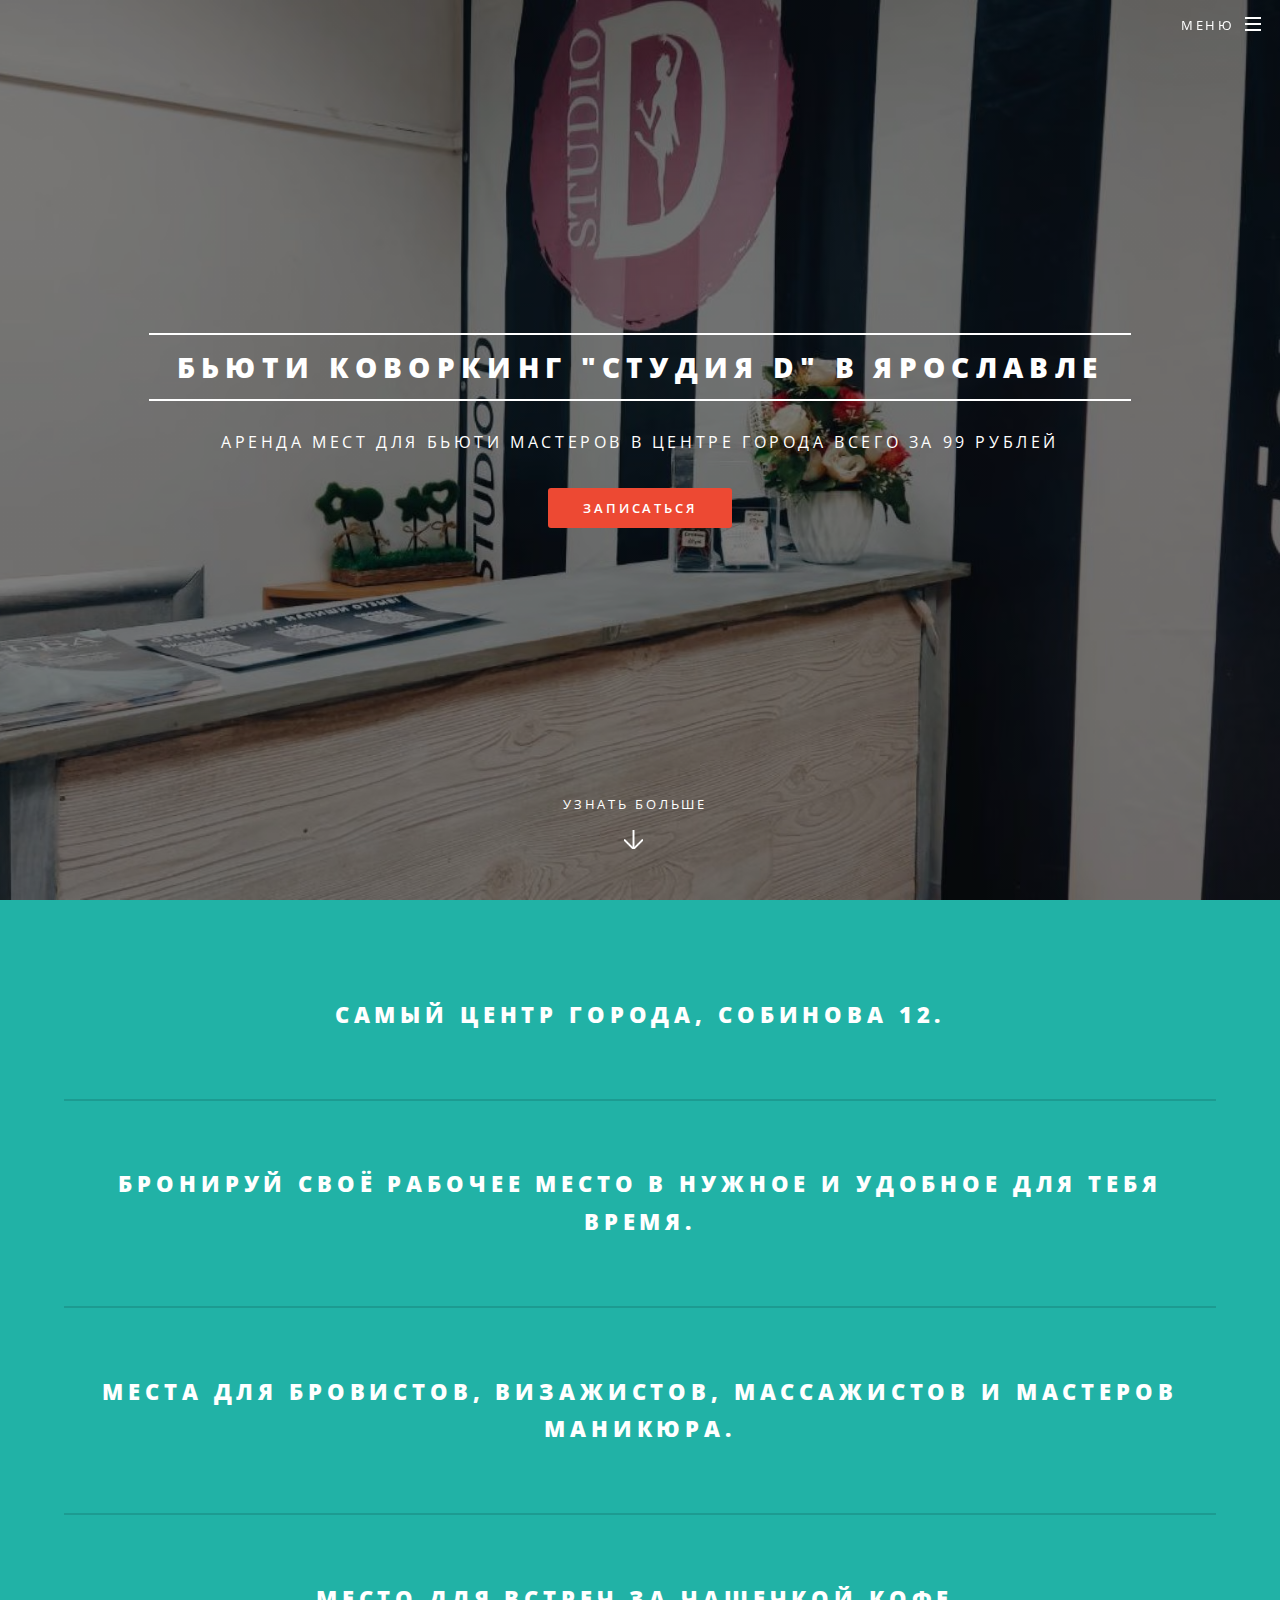
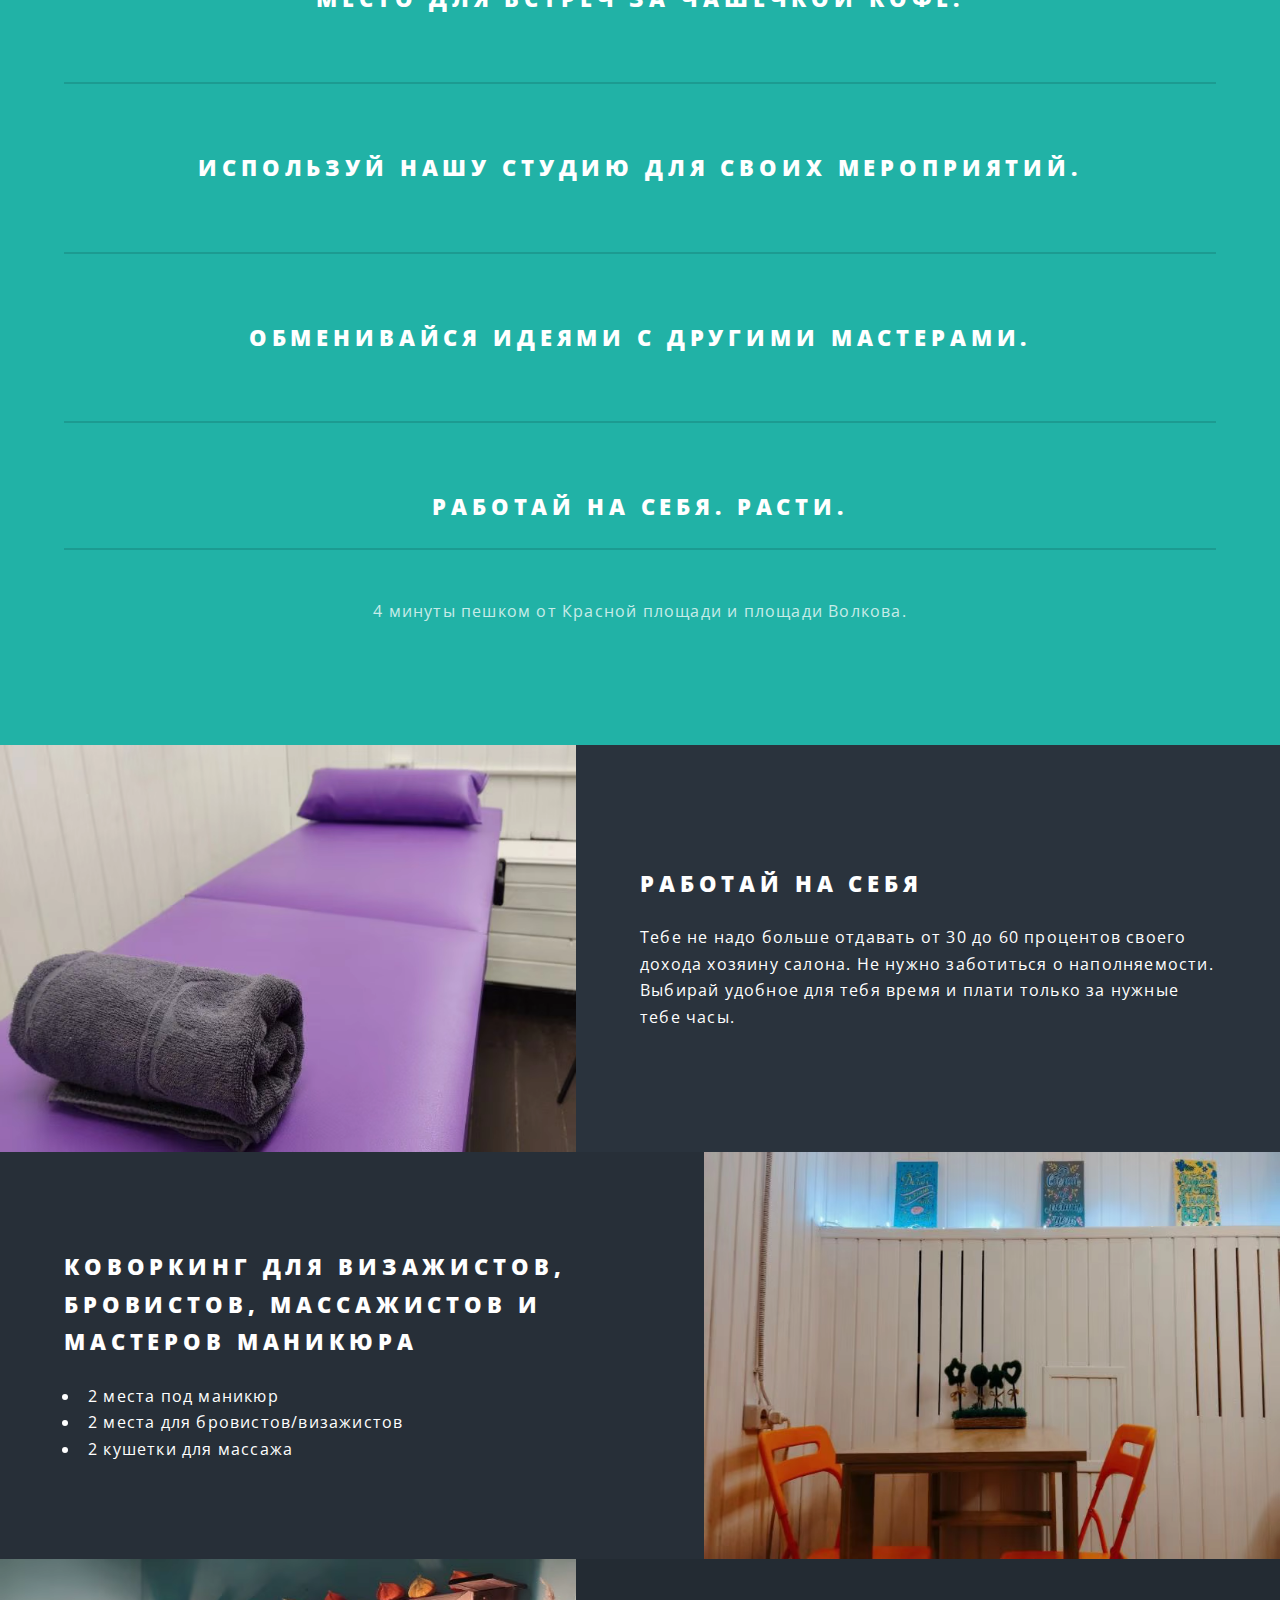
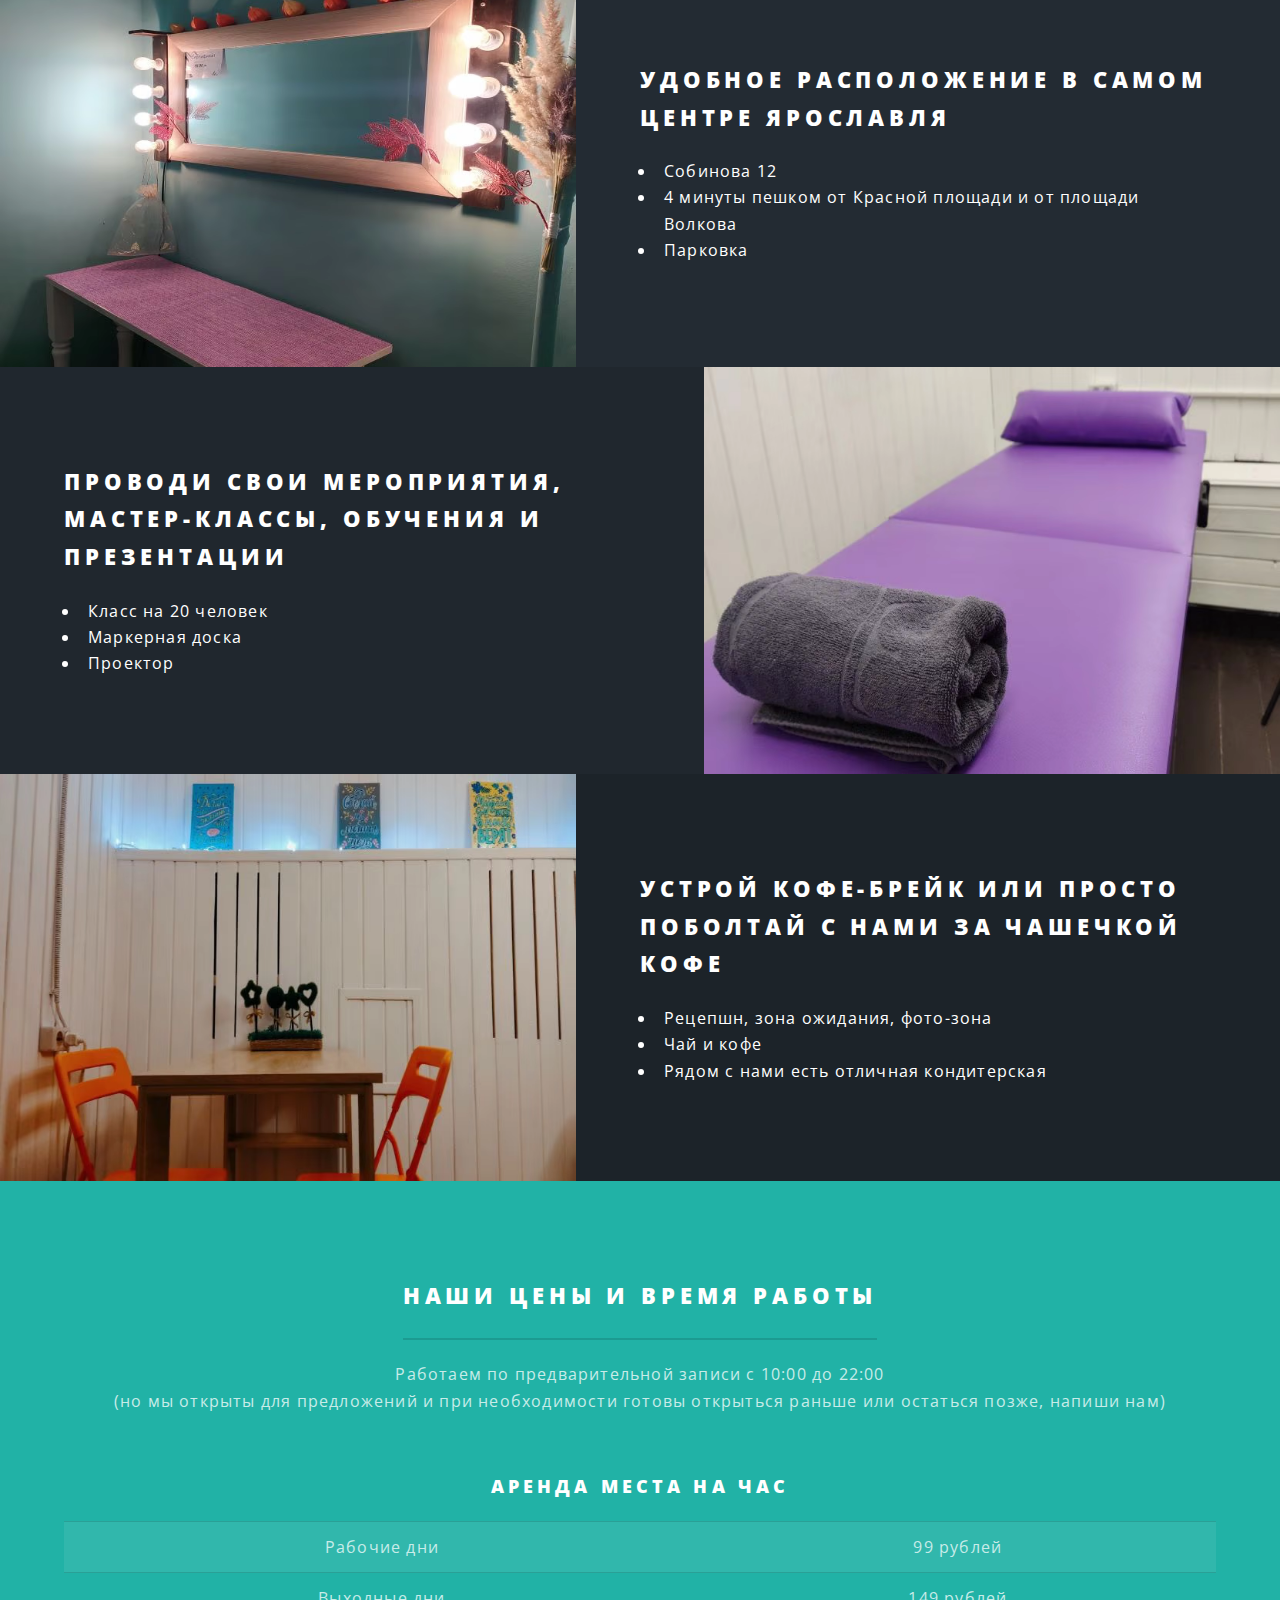
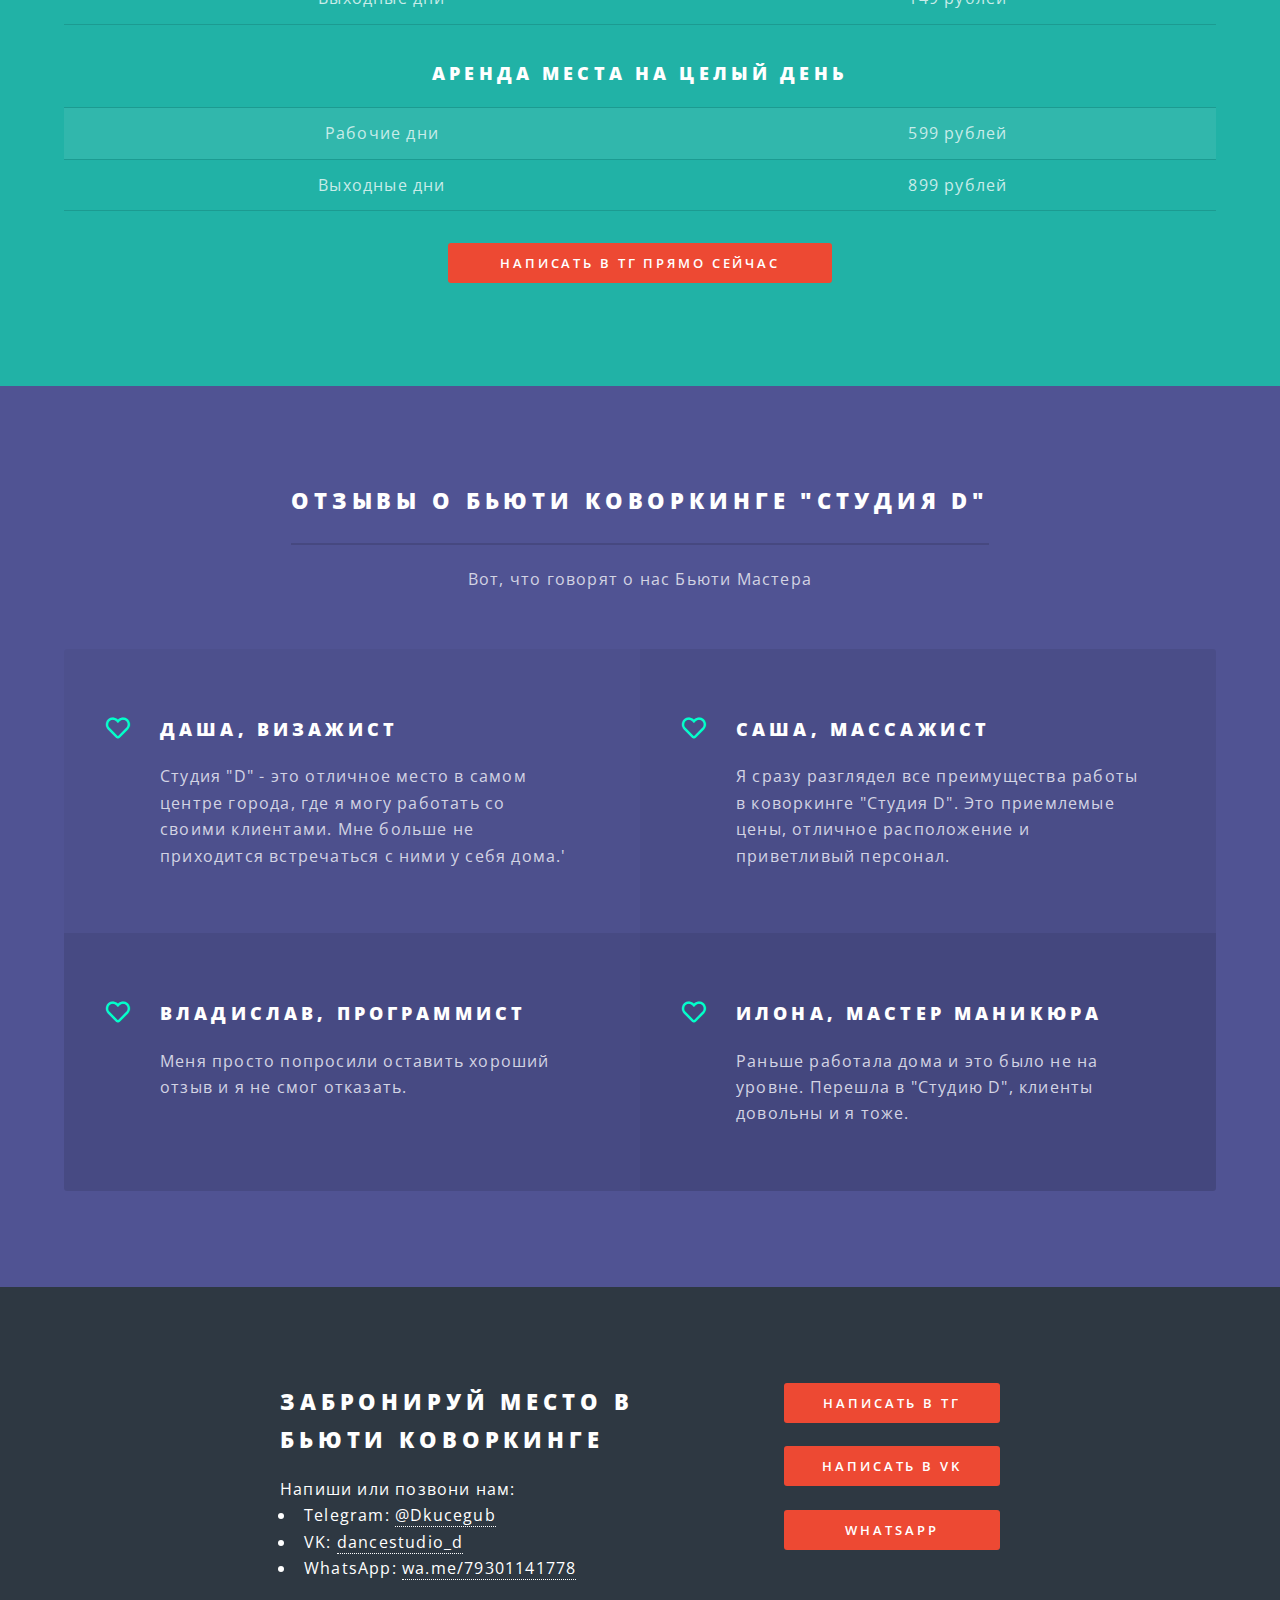
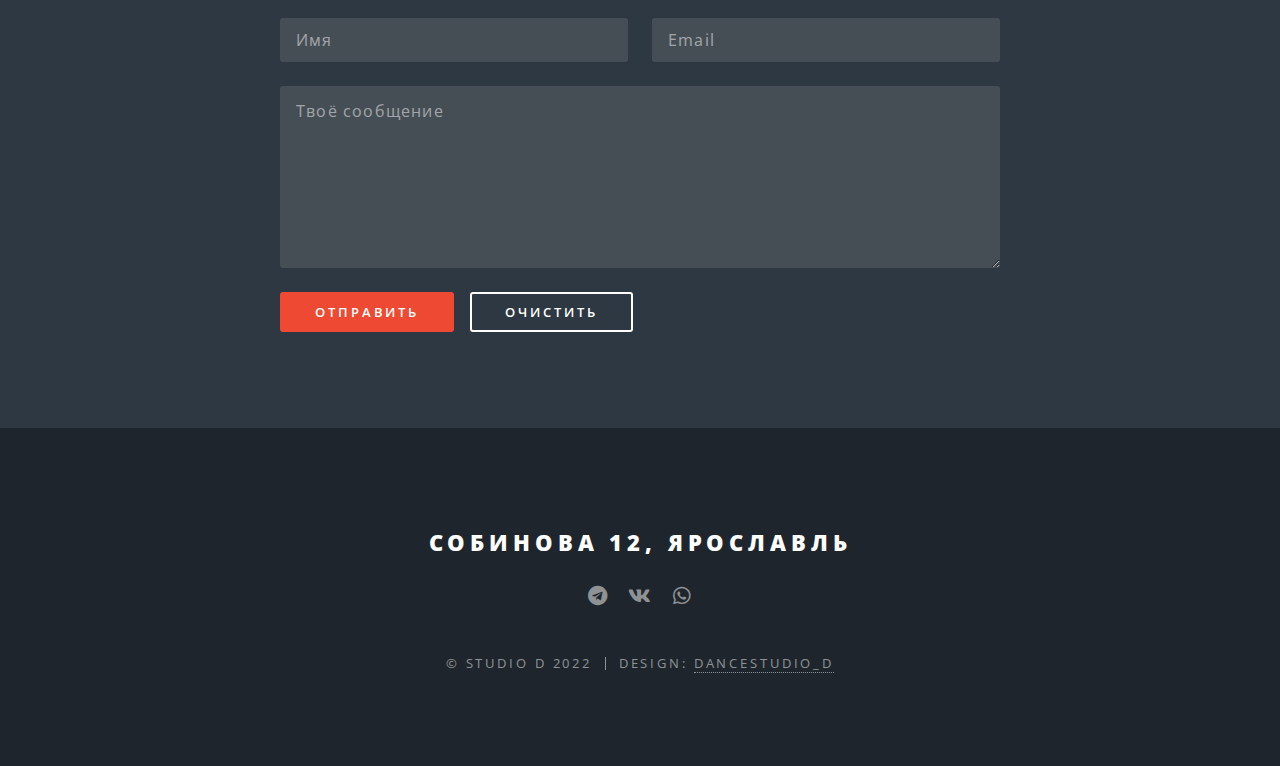
==== commit 006a0110: "11/11 s foto" ====
--- a/index.html
+++ b/index.html
@@ -1,5 +1,7 @@
-<!DOCTYPE html><html lang="en"><head><meta charSet="utf-8"/><meta http-equiv="x-ua-compatible" content="ie=edge"/><meta name="viewport" content="width=device-width, initial-scale=1, shrink-to-fit=no"/><meta name="generator" content="Gatsby 4.21.1"/><meta data-react-helmet="true" name="description" content="Spectral"/><meta data-react-helmet="true" name="keywords" content="site, web"/><meta name="theme-color" content="#663399"/><style data-href="/styles.9184a98b249388e4f63e.css" data-identity="gatsby-global-css">@import url(https://fonts.googleapis.com/css?family=Open+Sans:400,400italic,600,600italic,800,800italic);
+<!DOCTYPE html><html lang="en"><head><meta charSet="utf-8"/><meta http-equiv="x-ua-compatible" content="ie=edge"/><meta name="viewport" content="width=device-width, initial-scale=1, shrink-to-fit=no"/><meta name="generator" content="Gatsby 4.21.1"/><meta data-react-helmet="true" name="description" content="Spectral"/><meta data-react-helmet="true" name="keywords" content="site, web"/><meta name="theme-color" content="#663399"/><style data-href="/styles.29b74d91dba67d6101a7.css" data-identity="gatsby-global-css">@import url(https://fonts.googleapis.com/css?family=Open+Sans:400,400italic,600,600italic,800,800italic);
 /*!
  * Font Awesome Free 5.9.0 by @fontawesome - https://fontawesome.com
  * License - https://fontawesome.com/license/free (Icons: CC BY 4.0, Fonts: SIL OFL 1.1, Code: MIT License)
- */.fa,.fab,.fal,.far,.fas{-moz-osx-font-smoothing:grayscale;-webkit-font-smoothing:antialiased;text-rendering:auto;display:inline-block;font-style:normal;font-variant:normal;line-height:1}.fa-lg{font-size:1.33333em;line-height:.75em;vertical-align:-.0667em}.fa-xs{font-size:.75em}.fa-sm{font-size:.875em}.fa-1x{font-size:1em}.fa-2x{font-size:2em}.fa-3x{font-size:3em}.fa-4x{font-size:4em}.fa-5x{font-size:5em}.fa-6x{font-size:6em}.fa-7x{font-size:7em}.fa-8x{font-size:8em}.fa-9x{font-size:9em}.fa-10x{font-size:10em}.fa-fw{text-align:center;width:1.25em}.fa-ul{list-style-type:none;margin-left:2.5em;padding-left:0}.fa-ul>li{position:relative}.fa-li{left:-2em;line-height:inherit;position:absolute;text-align:center;width:2em}.fa-border{border:.08em solid #eee;border-radius:.1em;padding:.2em .25em .15em}.fa-pull-left{float:left}.fa-pull-right{float:right}.fa.fa-pull-left,.fab.fa-pull-left,.fal.fa-pull-left,.far.fa-pull-left,.fas.fa-pull-left{margin-right:.3em}.fa.fa-pull-right,.fab.fa-pull-right,.fal.fa-pull-right,.far.fa-pull-right,.fas.fa-pull-right{margin-left:.3em}.fa-spin{animation:fa-spin 2s linear infinite}.fa-pulse{animation:fa-spin 1s steps(8) infinite}@keyframes fa-spin{0%{transform:rotate(0deg)}to{transform:rotate(1turn)}}.fa-rotate-90{-ms-filter:"progid:DXImageTransform.Microsoft.BasicImage(rotation=1)";transform:rotate(90deg)}.fa-rotate-180{-ms-filter:"progid:DXImageTransform.Microsoft.BasicImage(rotation=2)";transform:rotate(180deg)}.fa-rotate-270{-ms-filter:"progid:DXImageTransform.Microsoft.BasicImage(rotation=3)";transform:rotate(270deg)}.fa-flip-horizontal{-ms-filter:"progid:DXImageTransform.Microsoft.BasicImage(rotation=0, mirror=1)";transform:scaleX(-1)}.fa-flip-vertical{transform:scaleY(-1)}.fa-flip-both,.fa-flip-horizontal.fa-flip-vertical,.fa-flip-vertical{-ms-filter:"progid:DXImageTransform.Microsoft.BasicImage(rotation=2, mirror=1)"}.fa-flip-both,.fa-flip-horizontal.fa-flip-vertical{transform:scale(-1)}:root .fa-flip-both,:root .fa-flip-horizontal,:root .fa-flip-vertical,:root .fa-rotate-180,:root .fa-rotate-270,:root .fa-rotate-90{filter:none}.fa-stack{display:inline-block;height:2em;line-height:2em;position:relative;vertical-align:middle;width:2.5em}.fa-stack-1x,.fa-stack-2x{left:0;position:absolute;text-align:center;width:100%}.fa-stack-1x{line-height:inherit}.fa-stack-2x{font-size:2em}.fa-inverse{color:#fff}.fa-500px:before{content:"\f26e"}.fa-accessible-icon:before{content:"\f368"}.fa-accusoft:before{content:"\f369"}.fa-acquisitions-incorporated:before{content:"\f6af"}.fa-ad:before{content:"\f641"}.fa-address-book:before{content:"\f2b9"}.fa-address-card:before{content:"\f2bb"}.fa-adjust:before{content:"\f042"}.fa-adn:before{content:"\f170"}.fa-adobe:before{content:"\f778"}.fa-adversal:before{content:"\f36a"}.fa-affiliatetheme:before{content:"\f36b"}.fa-air-freshener:before{content:"\f5d0"}.fa-airbnb:before{content:"\f834"}.fa-algolia:before{content:"\f36c"}.fa-align-center:before{content:"\f037"}.fa-align-justify:before{content:"\f039"}.fa-align-left:before{content:"\f036"}.fa-align-right:before{content:"\f038"}.fa-alipay:before{content:"\f642"}.fa-allergies:before{content:"\f461"}.fa-amazon:before{content:"\f270"}.fa-amazon-pay:before{content:"\f42c"}.fa-ambulance:before{content:"\f0f9"}.fa-american-sign-language-interpreting:before{content:"\f2a3"}.fa-amilia:before{content:"\f36d"}.fa-anchor:before{content:"\f13d"}.fa-android:before{content:"\f17b"}.fa-angellist:before{content:"\f209"}.fa-angle-double-down:before{content:"\f103"}.fa-angle-double-left:before{content:"\f100"}.fa-angle-double-right:before{content:"\f101"}.fa-angle-double-up:before{content:"\f102"}.fa-angle-down:before{content:"\f107"}.fa-angle-left:before{content:"\f104"}.fa-angle-right:before{content:"\f105"}.fa-angle-up:before{content:"\f106"}.fa-angry:before{content:"\f556"}.fa-angrycreative:before{content:"\f36e"}.fa-angular:before{content:"\f420"}.fa-ankh:before{content:"\f644"}.fa-app-store:before{content:"\f36f"}.fa-app-store-ios:before{content:"\f370"}.fa-apper:before{content:"\f371"}.fa-apple:before{content:"\f179"}.fa-apple-alt:before{content:"\f5d1"}.fa-apple-pay:before{content:"\f415"}.fa-archive:before{content:"\f187"}.fa-archway:before{content:"\f557"}.fa-arrow-alt-circle-down:before{content:"\f358"}.fa-arrow-alt-circle-left:before{content:"\f359"}.fa-arrow-alt-circle-right:before{content:"\f35a"}.fa-arrow-alt-circle-up:before{content:"\f35b"}.fa-arrow-circle-down:before{content:"\f0ab"}.fa-arrow-circle-left:before{content:"\f0a8"}.fa-arrow-circle-right:before{content:"\f0a9"}.fa-arrow-circle-up:before{content:"\f0aa"}.fa-arrow-down:before{content:"\f063"}.fa-arrow-left:before{content:"\f060"}.fa-arrow-right:before{content:"\f061"}.fa-arrow-up:before{content:"\f062"}.fa-arrows-alt:before{content:"\f0b2"}.fa-arrows-alt-h:before{content:"\f337"}.fa-arrows-alt-v:before{content:"\f338"}.fa-artstation:before{content:"\f77a"}.fa-assistive-listening-systems:before{content:"\f2a2"}.fa-asterisk:before{content:"\f069"}.fa-asymmetrik:before{content:"\f372"}.fa-at:before{content:"\f1fa"}.fa-atlas:before{content:"\f558"}.fa-atlassian:before{content:"\f77b"}.fa-atom:before{content:"\f5d2"}.fa-audible:before{content:"\f373"}.fa-audio-description:before{content:"\f29e"}.fa-autoprefixer:before{content:"\f41c"}.fa-avianex:before{content:"\f374"}.fa-aviato:before{content:"\f421"}.fa-award:before{content:"\f559"}.fa-aws:before{content:"\f375"}.fa-baby:before{content:"\f77c"}.fa-baby-carriage:before{content:"\f77d"}.fa-backspace:before{content:"\f55a"}.fa-backward:before{content:"\f04a"}.fa-bacon:before{content:"\f7e5"}.fa-balance-scale:before{content:"\f24e"}.fa-balance-scale-left:before{content:"\f515"}.fa-balance-scale-right:before{content:"\f516"}.fa-ban:before{content:"\f05e"}.fa-band-aid:before{content:"\f462"}.fa-bandcamp:before{content:"\f2d5"}.fa-barcode:before{content:"\f02a"}.fa-bars:before{content:"\f0c9"}.fa-baseball-ball:before{content:"\f433"}.fa-basketball-ball:before{content:"\f434"}.fa-bath:before{content:"\f2cd"}.fa-battery-empty:before{content:"\f244"}.fa-battery-full:before{content:"\f240"}.fa-battery-half:before{content:"\f242"}.fa-battery-quarter:before{content:"\f243"}.fa-battery-three-quarters:before{content:"\f241"}.fa-battle-net:before{content:"\f835"}.fa-bed:before{content:"\f236"}.fa-beer:before{content:"\f0fc"}.fa-behance:before{content:"\f1b4"}.fa-behance-square:before{content:"\f1b5"}.fa-bell:before{content:"\f0f3"}.fa-bell-slash:before{content:"\f1f6"}.fa-bezier-curve:before{content:"\f55b"}.fa-bible:before{content:"\f647"}.fa-bicycle:before{content:"\f206"}.fa-biking:before{content:"\f84a"}.fa-bimobject:before{content:"\f378"}.fa-binoculars:before{content:"\f1e5"}.fa-biohazard:before{content:"\f780"}.fa-birthday-cake:before{content:"\f1fd"}.fa-bitbucket:before{content:"\f171"}.fa-bitcoin:before{content:"\f379"}.fa-bity:before{content:"\f37a"}.fa-black-tie:before{content:"\f27e"}.fa-blackberry:before{content:"\f37b"}.fa-blender:before{content:"\f517"}.fa-blender-phone:before{content:"\f6b6"}.fa-blind:before{content:"\f29d"}.fa-blog:before{content:"\f781"}.fa-blogger:before{content:"\f37c"}.fa-blogger-b:before{content:"\f37d"}.fa-bluetooth:before{content:"\f293"}.fa-bluetooth-b:before{content:"\f294"}.fa-bold:before{content:"\f032"}.fa-bolt:before{content:"\f0e7"}.fa-bomb:before{content:"\f1e2"}.fa-bone:before{content:"\f5d7"}.fa-bong:before{content:"\f55c"}.fa-book:before{content:"\f02d"}.fa-book-dead:before{content:"\f6b7"}.fa-book-medical:before{content:"\f7e6"}.fa-book-open:before{content:"\f518"}.fa-book-reader:before{content:"\f5da"}.fa-bookmark:before{content:"\f02e"}.fa-bootstrap:before{content:"\f836"}.fa-border-all:before{content:"\f84c"}.fa-border-none:before{content:"\f850"}.fa-border-style:before{content:"\f853"}.fa-bowling-ball:before{content:"\f436"}.fa-box:before{content:"\f466"}.fa-box-open:before{content:"\f49e"}.fa-boxes:before{content:"\f468"}.fa-braille:before{content:"\f2a1"}.fa-brain:before{content:"\f5dc"}.fa-bread-slice:before{content:"\f7ec"}.fa-briefcase:before{content:"\f0b1"}.fa-briefcase-medical:before{content:"\f469"}.fa-broadcast-tower:before{content:"\f519"}.fa-broom:before{content:"\f51a"}.fa-brush:before{content:"\f55d"}.fa-btc:before{content:"\f15a"}.fa-buffer:before{content:"\f837"}.fa-bug:before{content:"\f188"}.fa-building:before{content:"\f1ad"}.fa-bullhorn:before{content:"\f0a1"}.fa-bullseye:before{content:"\f140"}.fa-burn:before{content:"\f46a"}.fa-buromobelexperte:before{content:"\f37f"}.fa-bus:before{content:"\f207"}.fa-bus-alt:before{content:"\f55e"}.fa-business-time:before{content:"\f64a"}.fa-buysellads:before{content:"\f20d"}.fa-calculator:before{content:"\f1ec"}.fa-calendar:before{content:"\f133"}.fa-calendar-alt:before{content:"\f073"}.fa-calendar-check:before{content:"\f274"}.fa-calendar-day:before{content:"\f783"}.fa-calendar-minus:before{content:"\f272"}.fa-calendar-plus:before{content:"\f271"}.fa-calendar-times:before{content:"\f273"}.fa-calendar-week:before{content:"\f784"}.fa-camera:before{content:"\f030"}.fa-camera-retro:before{content:"\f083"}.fa-campground:before{content:"\f6bb"}.fa-canadian-maple-leaf:before{content:"\f785"}.fa-candy-cane:before{content:"\f786"}.fa-cannabis:before{content:"\f55f"}.fa-capsules:before{content:"\f46b"}.fa-car:before{content:"\f1b9"}.fa-car-alt:before{content:"\f5de"}.fa-car-battery:before{content:"\f5df"}.fa-car-crash:before{content:"\f5e1"}.fa-car-side:before{content:"\f5e4"}.fa-caret-down:before{content:"\f0d7"}.fa-caret-left:before{content:"\f0d9"}.fa-caret-right:before{content:"\f0da"}.fa-caret-square-down:before{content:"\f150"}.fa-caret-square-left:before{content:"\f191"}.fa-caret-square-right:before{content:"\f152"}.fa-caret-square-up:before{content:"\f151"}.fa-caret-up:before{content:"\f0d8"}.fa-carrot:before{content:"\f787"}.fa-cart-arrow-down:before{content:"\f218"}.fa-cart-plus:before{content:"\f217"}.fa-cash-register:before{content:"\f788"}.fa-cat:before{content:"\f6be"}.fa-cc-amazon-pay:before{content:"\f42d"}.fa-cc-amex:before{content:"\f1f3"}.fa-cc-apple-pay:before{content:"\f416"}.fa-cc-diners-club:before{content:"\f24c"}.fa-cc-discover:before{content:"\f1f2"}.fa-cc-jcb:before{content:"\f24b"}.fa-cc-mastercard:before{content:"\f1f1"}.fa-cc-paypal:before{content:"\f1f4"}.fa-cc-stripe:before{content:"\f1f5"}.fa-cc-visa:before{content:"\f1f0"}.fa-centercode:before{content:"\f380"}.fa-centos:before{content:"\f789"}.fa-certificate:before{content:"\f0a3"}.fa-chair:before{content:"\f6c0"}.fa-chalkboard:before{content:"\f51b"}.fa-chalkboard-teacher:before{content:"\f51c"}.fa-charging-station:before{content:"\f5e7"}.fa-chart-area:before{content:"\f1fe"}.fa-chart-bar:before{content:"\f080"}.fa-chart-line:before{content:"\f201"}.fa-chart-pie:before{content:"\f200"}.fa-check:before{content:"\f00c"}.fa-check-circle:before{content:"\f058"}.fa-check-double:before{content:"\f560"}.fa-check-square:before{content:"\f14a"}.fa-cheese:before{content:"\f7ef"}.fa-chess:before{content:"\f439"}.fa-chess-bishop:before{content:"\f43a"}.fa-chess-board:before{content:"\f43c"}.fa-chess-king:before{content:"\f43f"}.fa-chess-knight:before{content:"\f441"}.fa-chess-pawn:before{content:"\f443"}.fa-chess-queen:before{content:"\f445"}.fa-chess-rook:before{content:"\f447"}.fa-chevron-circle-down:before{content:"\f13a"}.fa-chevron-circle-left:before{content:"\f137"}.fa-chevron-circle-right:before{content:"\f138"}.fa-chevron-circle-up:before{content:"\f139"}.fa-chevron-down:before{content:"\f078"}.fa-chevron-left:before{content:"\f053"}.fa-chevron-right:before{content:"\f054"}.fa-chevron-up:before{content:"\f077"}.fa-child:before{content:"\f1ae"}.fa-chrome:before{content:"\f268"}.fa-chromecast:before{content:"\f838"}.fa-church:before{content:"\f51d"}.fa-circle:before{content:"\f111"}.fa-circle-notch:before{content:"\f1ce"}.fa-city:before{content:"\f64f"}.fa-clinic-medical:before{content:"\f7f2"}.fa-clipboard:before{content:"\f328"}.fa-clipboard-check:before{content:"\f46c"}.fa-clipboard-list:before{content:"\f46d"}.fa-clock:before{content:"\f017"}.fa-clone:before{content:"\f24d"}.fa-closed-captioning:before{content:"\f20a"}.fa-cloud:before{content:"\f0c2"}.fa-cloud-download-alt:before{content:"\f381"}.fa-cloud-meatball:before{content:"\f73b"}.fa-cloud-moon:before{content:"\f6c3"}.fa-cloud-moon-rain:before{content:"\f73c"}.fa-cloud-rain:before{content:"\f73d"}.fa-cloud-showers-heavy:before{content:"\f740"}.fa-cloud-sun:before{content:"\f6c4"}.fa-cloud-sun-rain:before{content:"\f743"}.fa-cloud-upload-alt:before{content:"\f382"}.fa-cloudscale:before{content:"\f383"}.fa-cloudsmith:before{content:"\f384"}.fa-cloudversify:before{content:"\f385"}.fa-cocktail:before{content:"\f561"}.fa-code:before{content:"\f121"}.fa-code-branch:before{content:"\f126"}.fa-codepen:before{content:"\f1cb"}.fa-codiepie:before{content:"\f284"}.fa-coffee:before{content:"\f0f4"}.fa-cog:before{content:"\f013"}.fa-cogs:before{content:"\f085"}.fa-coins:before{content:"\f51e"}.fa-columns:before{content:"\f0db"}.fa-comment:before{content:"\f075"}.fa-comment-alt:before{content:"\f27a"}.fa-comment-dollar:before{content:"\f651"}.fa-comment-dots:before{content:"\f4ad"}.fa-comment-medical:before{content:"\f7f5"}.fa-comment-slash:before{content:"\f4b3"}.fa-comments:before{content:"\f086"}.fa-comments-dollar:before{content:"\f653"}.fa-compact-disc:before{content:"\f51f"}.fa-compass:before{content:"\f14e"}.fa-compress:before{content:"\f066"}.fa-compress-arrows-alt:before{content:"\f78c"}.fa-concierge-bell:before{content:"\f562"}.fa-confluence:before{content:"\f78d"}.fa-connectdevelop:before{content:"\f20e"}.fa-contao:before{content:"\f26d"}.fa-cookie:before{content:"\f563"}.fa-cookie-bite:before{content:"\f564"}.fa-copy:before{content:"\f0c5"}.fa-copyright:before{content:"\f1f9"}.fa-couch:before{content:"\f4b8"}.fa-cpanel:before{content:"\f388"}.fa-creative-commons:before{content:"\f25e"}.fa-creative-commons-by:before{content:"\f4e7"}.fa-creative-commons-nc:before{content:"\f4e8"}.fa-creative-commons-nc-eu:before{content:"\f4e9"}.fa-creative-commons-nc-jp:before{content:"\f4ea"}.fa-creative-commons-nd:before{content:"\f4eb"}.fa-creative-commons-pd:before{content:"\f4ec"}.fa-creative-commons-pd-alt:before{content:"\f4ed"}.fa-creative-commons-remix:before{content:"\f4ee"}.fa-creative-commons-sa:before{content:"\f4ef"}.fa-creative-commons-sampling:before{content:"\f4f0"}.fa-creative-commons-sampling-plus:before{content:"\f4f1"}.fa-creative-commons-share:before{content:"\f4f2"}.fa-creative-commons-zero:before{content:"\f4f3"}.fa-credit-card:before{content:"\f09d"}.fa-critical-role:before{content:"\f6c9"}.fa-crop:before{content:"\f125"}.fa-crop-alt:before{content:"\f565"}.fa-cross:before{content:"\f654"}.fa-crosshairs:before{content:"\f05b"}.fa-crow:before{content:"\f520"}.fa-crown:before{content:"\f521"}.fa-crutch:before{content:"\f7f7"}.fa-css3:before{content:"\f13c"}.fa-css3-alt:before{content:"\f38b"}.fa-cube:before{content:"\f1b2"}.fa-cubes:before{content:"\f1b3"}.fa-cut:before{content:"\f0c4"}.fa-cuttlefish:before{content:"\f38c"}.fa-d-and-d:before{content:"\f38d"}.fa-d-and-d-beyond:before{content:"\f6ca"}.fa-dashcube:before{content:"\f210"}.fa-database:before{content:"\f1c0"}.fa-deaf:before{content:"\f2a4"}.fa-delicious:before{content:"\f1a5"}.fa-democrat:before{content:"\f747"}.fa-deploydog:before{content:"\f38e"}.fa-deskpro:before{content:"\f38f"}.fa-desktop:before{content:"\f108"}.fa-dev:before{content:"\f6cc"}.fa-deviantart:before{content:"\f1bd"}.fa-dharmachakra:before{content:"\f655"}.fa-dhl:before{content:"\f790"}.fa-diagnoses:before{content:"\f470"}.fa-diaspora:before{content:"\f791"}.fa-dice:before{content:"\f522"}.fa-dice-d20:before{content:"\f6cf"}.fa-dice-d6:before{content:"\f6d1"}.fa-dice-five:before{content:"\f523"}.fa-dice-four:before{content:"\f524"}.fa-dice-one:before{content:"\f525"}.fa-dice-six:before{content:"\f526"}.fa-dice-three:before{content:"\f527"}.fa-dice-two:before{content:"\f528"}.fa-digg:before{content:"\f1a6"}.fa-digital-ocean:before{content:"\f391"}.fa-digital-tachograph:before{content:"\f566"}.fa-directions:before{content:"\f5eb"}.fa-discord:before{content:"\f392"}.fa-discourse:before{content:"\f393"}.fa-divide:before{content:"\f529"}.fa-dizzy:before{content:"\f567"}.fa-dna:before{content:"\f471"}.fa-dochub:before{content:"\f394"}.fa-docker:before{content:"\f395"}.fa-dog:before{content:"\f6d3"}.fa-dollar-sign:before{content:"\f155"}.fa-dolly:before{content:"\f472"}.fa-dolly-flatbed:before{content:"\f474"}.fa-donate:before{content:"\f4b9"}.fa-door-closed:before{content:"\f52a"}.fa-door-open:before{content:"\f52b"}.fa-dot-circle:before{content:"\f192"}.fa-dove:before{content:"\f4ba"}.fa-download:before{content:"\f019"}.fa-draft2digital:before{content:"\f396"}.fa-drafting-compass:before{content:"\f568"}.fa-dragon:before{content:"\f6d5"}.fa-draw-polygon:before{content:"\f5ee"}.fa-dribbble:before{content:"\f17d"}.fa-dribbble-square:before{content:"\f397"}.fa-dropbox:before{content:"\f16b"}.fa-drum:before{content:"\f569"}.fa-drum-steelpan:before{content:"\f56a"}.fa-drumstick-bite:before{content:"\f6d7"}.fa-drupal:before{content:"\f1a9"}.fa-dumbbell:before{content:"\f44b"}.fa-dumpster:before{content:"\f793"}.fa-dumpster-fire:before{content:"\f794"}.fa-dungeon:before{content:"\f6d9"}.fa-dyalog:before{content:"\f399"}.fa-earlybirds:before{content:"\f39a"}.fa-ebay:before{content:"\f4f4"}.fa-edge:before{content:"\f282"}.fa-edit:before{content:"\f044"}.fa-egg:before{content:"\f7fb"}.fa-eject:before{content:"\f052"}.fa-elementor:before{content:"\f430"}.fa-ellipsis-h:before{content:"\f141"}.fa-ellipsis-v:before{content:"\f142"}.fa-ello:before{content:"\f5f1"}.fa-ember:before{content:"\f423"}.fa-empire:before{content:"\f1d1"}.fa-envelope:before{content:"\f0e0"}.fa-envelope-open:before{content:"\f2b6"}.fa-envelope-open-text:before{content:"\f658"}.fa-envelope-square:before{content:"\f199"}.fa-envira:before{content:"\f299"}.fa-equals:before{content:"\f52c"}.fa-eraser:before{content:"\f12d"}.fa-erlang:before{content:"\f39d"}.fa-ethereum:before{content:"\f42e"}.fa-ethernet:before{content:"\f796"}.fa-etsy:before{content:"\f2d7"}.fa-euro-sign:before{content:"\f153"}.fa-evernote:before{content:"\f839"}.fa-exchange-alt:before{content:"\f362"}.fa-exclamation:before{content:"\f12a"}.fa-exclamation-circle:before{content:"\f06a"}.fa-exclamation-triangle:before{content:"\f071"}.fa-expand:before{content:"\f065"}.fa-expand-arrows-alt:before{content:"\f31e"}.fa-expeditedssl:before{content:"\f23e"}.fa-external-link-alt:before{content:"\f35d"}.fa-external-link-square-alt:before{content:"\f360"}.fa-eye:before{content:"\f06e"}.fa-eye-dropper:before{content:"\f1fb"}.fa-eye-slash:before{content:"\f070"}.fa-facebook:before{content:"\f09a"}.fa-facebook-f:before{content:"\f39e"}.fa-facebook-messenger:before{content:"\f39f"}.fa-facebook-square:before{content:"\f082"}.fa-fan:before{content:"\f863"}.fa-fantasy-flight-games:before{content:"\f6dc"}.fa-fast-backward:before{content:"\f049"}.fa-fast-forward:before{content:"\f050"}.fa-fax:before{content:"\f1ac"}.fa-feather:before{content:"\f52d"}.fa-feather-alt:before{content:"\f56b"}.fa-fedex:before{content:"\f797"}.fa-fedora:before{content:"\f798"}.fa-female:before{content:"\f182"}.fa-fighter-jet:before{content:"\f0fb"}.fa-figma:before{content:"\f799"}.fa-file:before{content:"\f15b"}.fa-file-alt:before{content:"\f15c"}.fa-file-archive:before{content:"\f1c6"}.fa-file-audio:before{content:"\f1c7"}.fa-file-code:before{content:"\f1c9"}.fa-file-contract:before{content:"\f56c"}.fa-file-csv:before{content:"\f6dd"}.fa-file-download:before{content:"\f56d"}.fa-file-excel:before{content:"\f1c3"}.fa-file-export:before{content:"\f56e"}.fa-file-image:before{content:"\f1c5"}.fa-file-import:before{content:"\f56f"}.fa-file-invoice:before{content:"\f570"}.fa-file-invoice-dollar:before{content:"\f571"}.fa-file-medical:before{content:"\f477"}.fa-file-medical-alt:before{content:"\f478"}.fa-file-pdf:before{content:"\f1c1"}.fa-file-powerpoint:before{content:"\f1c4"}.fa-file-prescription:before{content:"\f572"}.fa-file-signature:before{content:"\f573"}.fa-file-upload:before{content:"\f574"}.fa-file-video:before{content:"\f1c8"}.fa-file-word:before{content:"\f1c2"}.fa-fill:before{content:"\f575"}.fa-fill-drip:before{content:"\f576"}.fa-film:before{content:"\f008"}.fa-filter:before{content:"\f0b0"}.fa-fingerprint:before{content:"\f577"}.fa-fire:before{content:"\f06d"}.fa-fire-alt:before{content:"\f7e4"}.fa-fire-extinguisher:before{content:"\f134"}.fa-firefox:before{content:"\f269"}.fa-first-aid:before{content:"\f479"}.fa-first-order:before{content:"\f2b0"}.fa-first-order-alt:before{content:"\f50a"}.fa-firstdraft:before{content:"\f3a1"}.fa-fish:before{content:"\f578"}.fa-fist-raised:before{content:"\f6de"}.fa-flag:before{content:"\f024"}.fa-flag-checkered:before{content:"\f11e"}.fa-flag-usa:before{content:"\f74d"}.fa-flask:before{content:"\f0c3"}.fa-flickr:before{content:"\f16e"}.fa-flipboard:before{content:"\f44d"}.fa-flushed:before{content:"\f579"}.fa-fly:before{content:"\f417"}.fa-folder:before{content:"\f07b"}.fa-folder-minus:before{content:"\f65d"}.fa-folder-open:before{content:"\f07c"}.fa-folder-plus:before{content:"\f65e"}.fa-font:before{content:"\f031"}.fa-font-awesome:before{content:"\f2b4"}.fa-font-awesome-alt:before{content:"\f35c"}.fa-font-awesome-flag:before{content:"\f425"}.fa-font-awesome-logo-full:before{content:"\f4e6"}.fa-fonticons:before{content:"\f280"}.fa-fonticons-fi:before{content:"\f3a2"}.fa-football-ball:before{content:"\f44e"}.fa-fort-awesome:before{content:"\f286"}.fa-fort-awesome-alt:before{content:"\f3a3"}.fa-forumbee:before{content:"\f211"}.fa-forward:before{content:"\f04e"}.fa-foursquare:before{content:"\f180"}.fa-free-code-camp:before{content:"\f2c5"}.fa-freebsd:before{content:"\f3a4"}.fa-frog:before{content:"\f52e"}.fa-frown:before{content:"\f119"}.fa-frown-open:before{content:"\f57a"}.fa-fulcrum:before{content:"\f50b"}.fa-funnel-dollar:before{content:"\f662"}.fa-futbol:before{content:"\f1e3"}.fa-galactic-republic:before{content:"\f50c"}.fa-galactic-senate:before{content:"\f50d"}.fa-gamepad:before{content:"\f11b"}.fa-gas-pump:before{content:"\f52f"}.fa-gavel:before{content:"\f0e3"}.fa-gem:before{content:"\f3a5"}.fa-genderless:before{content:"\f22d"}.fa-get-pocket:before{content:"\f265"}.fa-gg:before{content:"\f260"}.fa-gg-circle:before{content:"\f261"}.fa-ghost:before{content:"\f6e2"}.fa-gift:before{content:"\f06b"}.fa-gifts:before{content:"\f79c"}.fa-git:before{content:"\f1d3"}.fa-git-alt:before{content:"\f841"}.fa-git-square:before{content:"\f1d2"}.fa-github:before{content:"\f09b"}.fa-github-alt:before{content:"\f113"}.fa-github-square:before{content:"\f092"}.fa-gitkraken:before{content:"\f3a6"}.fa-gitlab:before{content:"\f296"}.fa-gitter:before{content:"\f426"}.fa-glass-cheers:before{content:"\f79f"}.fa-glass-martini:before{content:"\f000"}.fa-glass-martini-alt:before{content:"\f57b"}.fa-glass-whiskey:before{content:"\f7a0"}.fa-glasses:before{content:"\f530"}.fa-glide:before{content:"\f2a5"}.fa-glide-g:before{content:"\f2a6"}.fa-globe:before{content:"\f0ac"}.fa-globe-africa:before{content:"\f57c"}.fa-globe-americas:before{content:"\f57d"}.fa-globe-asia:before{content:"\f57e"}.fa-globe-europe:before{content:"\f7a2"}.fa-gofore:before{content:"\f3a7"}.fa-golf-ball:before{content:"\f450"}.fa-goodreads:before{content:"\f3a8"}.fa-goodreads-g:before{content:"\f3a9"}.fa-google:before{content:"\f1a0"}.fa-google-drive:before{content:"\f3aa"}.fa-google-play:before{content:"\f3ab"}.fa-google-plus:before{content:"\f2b3"}.fa-google-plus-g:before{content:"\f0d5"}.fa-google-plus-square:before{content:"\f0d4"}.fa-google-wallet:before{content:"\f1ee"}.fa-gopuram:before{content:"\f664"}.fa-graduation-cap:before{content:"\f19d"}.fa-gratipay:before{content:"\f184"}.fa-grav:before{content:"\f2d6"}.fa-greater-than:before{content:"\f531"}.fa-greater-than-equal:before{content:"\f532"}.fa-grimace:before{content:"\f57f"}.fa-grin:before{content:"\f580"}.fa-grin-alt:before{content:"\f581"}.fa-grin-beam:before{content:"\f582"}.fa-grin-beam-sweat:before{content:"\f583"}.fa-grin-hearts:before{content:"\f584"}.fa-grin-squint:before{content:"\f585"}.fa-grin-squint-tears:before{content:"\f586"}.fa-grin-stars:before{content:"\f587"}.fa-grin-tears:before{content:"\f588"}.fa-grin-tongue:before{content:"\f589"}.fa-grin-tongue-squint:before{content:"\f58a"}.fa-grin-tongue-wink:before{content:"\f58b"}.fa-grin-wink:before{content:"\f58c"}.fa-grip-horizontal:before{content:"\f58d"}.fa-grip-lines:before{content:"\f7a4"}.fa-grip-lines-vertical:before{content:"\f7a5"}.fa-grip-vertical:before{content:"\f58e"}.fa-gripfire:before{content:"\f3ac"}.fa-grunt:before{content:"\f3ad"}.fa-guitar:before{content:"\f7a6"}.fa-gulp:before{content:"\f3ae"}.fa-h-square:before{content:"\f0fd"}.fa-hacker-news:before{content:"\f1d4"}.fa-hacker-news-square:before{content:"\f3af"}.fa-hackerrank:before{content:"\f5f7"}.fa-hamburger:before{content:"\f805"}.fa-hammer:before{content:"\f6e3"}.fa-hamsa:before{content:"\f665"}.fa-hand-holding:before{content:"\f4bd"}.fa-hand-holding-heart:before{content:"\f4be"}.fa-hand-holding-usd:before{content:"\f4c0"}.fa-hand-lizard:before{content:"\f258"}.fa-hand-middle-finger:before{content:"\f806"}.fa-hand-paper:before{content:"\f256"}.fa-hand-peace:before{content:"\f25b"}.fa-hand-point-down:before{content:"\f0a7"}.fa-hand-point-left:before{content:"\f0a5"}.fa-hand-point-right:before{content:"\f0a4"}.fa-hand-point-up:before{content:"\f0a6"}.fa-hand-pointer:before{content:"\f25a"}.fa-hand-rock:before{content:"\f255"}.fa-hand-scissors:before{content:"\f257"}.fa-hand-spock:before{content:"\f259"}.fa-hands:before{content:"\f4c2"}.fa-hands-helping:before{content:"\f4c4"}.fa-handshake:before{content:"\f2b5"}.fa-hanukiah:before{content:"\f6e6"}.fa-hard-hat:before{content:"\f807"}.fa-hashtag:before{content:"\f292"}.fa-hat-wizard:before{content:"\f6e8"}.fa-haykal:before{content:"\f666"}.fa-hdd:before{content:"\f0a0"}.fa-heading:before{content:"\f1dc"}.fa-headphones:before{content:"\f025"}.fa-headphones-alt:before{content:"\f58f"}.fa-headset:before{content:"\f590"}.fa-heart:before{content:"\f004"}.fa-heart-broken:before{content:"\f7a9"}.fa-heartbeat:before{content:"\f21e"}.fa-helicopter:before{content:"\f533"}.fa-highlighter:before{content:"\f591"}.fa-hiking:before{content:"\f6ec"}.fa-hippo:before{content:"\f6ed"}.fa-hips:before{content:"\f452"}.fa-hire-a-helper:before{content:"\f3b0"}.fa-history:before{content:"\f1da"}.fa-hockey-puck:before{content:"\f453"}.fa-holly-berry:before{content:"\f7aa"}.fa-home:before{content:"\f015"}.fa-hooli:before{content:"\f427"}.fa-hornbill:before{content:"\f592"}.fa-horse:before{content:"\f6f0"}.fa-horse-head:before{content:"\f7ab"}.fa-hospital:before{content:"\f0f8"}.fa-hospital-alt:before{content:"\f47d"}.fa-hospital-symbol:before{content:"\f47e"}.fa-hot-tub:before{content:"\f593"}.fa-hotdog:before{content:"\f80f"}.fa-hotel:before{content:"\f594"}.fa-hotjar:before{content:"\f3b1"}.fa-hourglass:before{content:"\f254"}.fa-hourglass-end:before{content:"\f253"}.fa-hourglass-half:before{content:"\f252"}.fa-hourglass-start:before{content:"\f251"}.fa-house-damage:before{content:"\f6f1"}.fa-houzz:before{content:"\f27c"}.fa-hryvnia:before{content:"\f6f2"}.fa-html5:before{content:"\f13b"}.fa-hubspot:before{content:"\f3b2"}.fa-i-cursor:before{content:"\f246"}.fa-ice-cream:before{content:"\f810"}.fa-icicles:before{content:"\f7ad"}.fa-icons:before{content:"\f86d"}.fa-id-badge:before{content:"\f2c1"}.fa-id-card:before{content:"\f2c2"}.fa-id-card-alt:before{content:"\f47f"}.fa-igloo:before{content:"\f7ae"}.fa-image:before{content:"\f03e"}.fa-images:before{content:"\f302"}.fa-imdb:before{content:"\f2d8"}.fa-inbox:before{content:"\f01c"}.fa-indent:before{content:"\f03c"}.fa-industry:before{content:"\f275"}.fa-infinity:before{content:"\f534"}.fa-info:before{content:"\f129"}.fa-info-circle:before{content:"\f05a"}.fa-instagram:before{content:"\f16d"}.fa-intercom:before{content:"\f7af"}.fa-internet-explorer:before{content:"\f26b"}.fa-invision:before{content:"\f7b0"}.fa-ioxhost:before{content:"\f208"}.fa-italic:before{content:"\f033"}.fa-itch-io:before{content:"\f83a"}.fa-itunes:before{content:"\f3b4"}.fa-itunes-note:before{content:"\f3b5"}.fa-java:before{content:"\f4e4"}.fa-jedi:before{content:"\f669"}.fa-jedi-order:before{content:"\f50e"}.fa-jenkins:before{content:"\f3b6"}.fa-jira:before{content:"\f7b1"}.fa-joget:before{content:"\f3b7"}.fa-joint:before{content:"\f595"}.fa-joomla:before{content:"\f1aa"}.fa-journal-whills:before{content:"\f66a"}.fa-js:before{content:"\f3b8"}.fa-js-square:before{content:"\f3b9"}.fa-jsfiddle:before{content:"\f1cc"}.fa-kaaba:before{content:"\f66b"}.fa-kaggle:before{content:"\f5fa"}.fa-key:before{content:"\f084"}.fa-keybase:before{content:"\f4f5"}.fa-keyboard:before{content:"\f11c"}.fa-keycdn:before{content:"\f3ba"}.fa-khanda:before{content:"\f66d"}.fa-kickstarter:before{content:"\f3bb"}.fa-kickstarter-k:before{content:"\f3bc"}.fa-kiss:before{content:"\f596"}.fa-kiss-beam:before{content:"\f597"}.fa-kiss-wink-heart:before{content:"\f598"}.fa-kiwi-bird:before{content:"\f535"}.fa-korvue:before{content:"\f42f"}.fa-landmark:before{content:"\f66f"}.fa-language:before{content:"\f1ab"}.fa-laptop:before{content:"\f109"}.fa-laptop-code:before{content:"\f5fc"}.fa-laptop-medical:before{content:"\f812"}.fa-laravel:before{content:"\f3bd"}.fa-lastfm:before{content:"\f202"}.fa-lastfm-square:before{content:"\f203"}.fa-laugh:before{content:"\f599"}.fa-laugh-beam:before{content:"\f59a"}.fa-laugh-squint:before{content:"\f59b"}.fa-laugh-wink:before{content:"\f59c"}.fa-layer-group:before{content:"\f5fd"}.fa-leaf:before{content:"\f06c"}.fa-leanpub:before{content:"\f212"}.fa-lemon:before{content:"\f094"}.fa-less:before{content:"\f41d"}.fa-less-than:before{content:"\f536"}.fa-less-than-equal:before{content:"\f537"}.fa-level-down-alt:before{content:"\f3be"}.fa-level-up-alt:before{content:"\f3bf"}.fa-life-ring:before{content:"\f1cd"}.fa-lightbulb:before{content:"\f0eb"}.fa-line:before{content:"\f3c0"}.fa-link:before{content:"\f0c1"}.fa-linkedin:before{content:"\f08c"}.fa-linkedin-in:before{content:"\f0e1"}.fa-linode:before{content:"\f2b8"}.fa-linux:before{content:"\f17c"}.fa-lira-sign:before{content:"\f195"}.fa-list:before{content:"\f03a"}.fa-list-alt:before{content:"\f022"}.fa-list-ol:before{content:"\f0cb"}.fa-list-ul:before{content:"\f0ca"}.fa-location-arrow:before{content:"\f124"}.fa-lock:before{content:"\f023"}.fa-lock-open:before{content:"\f3c1"}.fa-long-arrow-alt-down:before{content:"\f309"}.fa-long-arrow-alt-left:before{content:"\f30a"}.fa-long-arrow-alt-right:before{content:"\f30b"}.fa-long-arrow-alt-up:before{content:"\f30c"}.fa-low-vision:before{content:"\f2a8"}.fa-luggage-cart:before{content:"\f59d"}.fa-lyft:before{content:"\f3c3"}.fa-magento:before{content:"\f3c4"}.fa-magic:before{content:"\f0d0"}.fa-magnet:before{content:"\f076"}.fa-mail-bulk:before{content:"\f674"}.fa-mailchimp:before{content:"\f59e"}.fa-male:before{content:"\f183"}.fa-mandalorian:before{content:"\f50f"}.fa-map:before{content:"\f279"}.fa-map-marked:before{content:"\f59f"}.fa-map-marked-alt:before{content:"\f5a0"}.fa-map-marker:before{content:"\f041"}.fa-map-marker-alt:before{content:"\f3c5"}.fa-map-pin:before{content:"\f276"}.fa-map-signs:before{content:"\f277"}.fa-markdown:before{content:"\f60f"}.fa-marker:before{content:"\f5a1"}.fa-mars:before{content:"\f222"}.fa-mars-double:before{content:"\f227"}.fa-mars-stroke:before{content:"\f229"}.fa-mars-stroke-h:before{content:"\f22b"}.fa-mars-stroke-v:before{content:"\f22a"}.fa-mask:before{content:"\f6fa"}.fa-mastodon:before{content:"\f4f6"}.fa-maxcdn:before{content:"\f136"}.fa-medal:before{content:"\f5a2"}.fa-medapps:before{content:"\f3c6"}.fa-medium:before{content:"\f23a"}.fa-medium-m:before{content:"\f3c7"}.fa-medkit:before{content:"\f0fa"}.fa-medrt:before{content:"\f3c8"}.fa-meetup:before{content:"\f2e0"}.fa-megaport:before{content:"\f5a3"}.fa-meh:before{content:"\f11a"}.fa-meh-blank:before{content:"\f5a4"}.fa-meh-rolling-eyes:before{content:"\f5a5"}.fa-memory:before{content:"\f538"}.fa-mendeley:before{content:"\f7b3"}.fa-menorah:before{content:"\f676"}.fa-mercury:before{content:"\f223"}.fa-meteor:before{content:"\f753"}.fa-microchip:before{content:"\f2db"}.fa-microphone:before{content:"\f130"}.fa-microphone-alt:before{content:"\f3c9"}.fa-microphone-alt-slash:before{content:"\f539"}.fa-microphone-slash:before{content:"\f131"}.fa-microscope:before{content:"\f610"}.fa-microsoft:before{content:"\f3ca"}.fa-minus:before{content:"\f068"}.fa-minus-circle:before{content:"\f056"}.fa-minus-square:before{content:"\f146"}.fa-mitten:before{content:"\f7b5"}.fa-mix:before{content:"\f3cb"}.fa-mixcloud:before{content:"\f289"}.fa-mizuni:before{content:"\f3cc"}.fa-mobile:before{content:"\f10b"}.fa-mobile-alt:before{content:"\f3cd"}.fa-modx:before{content:"\f285"}.fa-monero:before{content:"\f3d0"}.fa-money-bill:before{content:"\f0d6"}.fa-money-bill-alt:before{content:"\f3d1"}.fa-money-bill-wave:before{content:"\f53a"}.fa-money-bill-wave-alt:before{content:"\f53b"}.fa-money-check:before{content:"\f53c"}.fa-money-check-alt:before{content:"\f53d"}.fa-monument:before{content:"\f5a6"}.fa-moon:before{content:"\f186"}.fa-mortar-pestle:before{content:"\f5a7"}.fa-mosque:before{content:"\f678"}.fa-motorcycle:before{content:"\f21c"}.fa-mountain:before{content:"\f6fc"}.fa-mouse-pointer:before{content:"\f245"}.fa-mug-hot:before{content:"\f7b6"}.fa-music:before{content:"\f001"}.fa-napster:before{content:"\f3d2"}.fa-neos:before{content:"\f612"}.fa-network-wired:before{content:"\f6ff"}.fa-neuter:before{content:"\f22c"}.fa-newspaper:before{content:"\f1ea"}.fa-nimblr:before{content:"\f5a8"}.fa-node:before{content:"\f419"}.fa-node-js:before{content:"\f3d3"}.fa-not-equal:before{content:"\f53e"}.fa-notes-medical:before{content:"\f481"}.fa-npm:before{content:"\f3d4"}.fa-ns8:before{content:"\f3d5"}.fa-nutritionix:before{content:"\f3d6"}.fa-object-group:before{content:"\f247"}.fa-object-ungroup:before{content:"\f248"}.fa-odnoklassniki:before{content:"\f263"}.fa-odnoklassniki-square:before{content:"\f264"}.fa-oil-can:before{content:"\f613"}.fa-old-republic:before{content:"\f510"}.fa-om:before{content:"\f679"}.fa-opencart:before{content:"\f23d"}.fa-openid:before{content:"\f19b"}.fa-opera:before{content:"\f26a"}.fa-optin-monster:before{content:"\f23c"}.fa-osi:before{content:"\f41a"}.fa-otter:before{content:"\f700"}.fa-outdent:before{content:"\f03b"}.fa-page4:before{content:"\f3d7"}.fa-pagelines:before{content:"\f18c"}.fa-pager:before{content:"\f815"}.fa-paint-brush:before{content:"\f1fc"}.fa-paint-roller:before{content:"\f5aa"}.fa-palette:before{content:"\f53f"}.fa-palfed:before{content:"\f3d8"}.fa-pallet:before{content:"\f482"}.fa-paper-plane:before{content:"\f1d8"}.fa-paperclip:before{content:"\f0c6"}.fa-parachute-box:before{content:"\f4cd"}.fa-paragraph:before{content:"\f1dd"}.fa-parking:before{content:"\f540"}.fa-passport:before{content:"\f5ab"}.fa-pastafarianism:before{content:"\f67b"}.fa-paste:before{content:"\f0ea"}.fa-patreon:before{content:"\f3d9"}.fa-pause:before{content:"\f04c"}.fa-pause-circle:before{content:"\f28b"}.fa-paw:before{content:"\f1b0"}.fa-paypal:before{content:"\f1ed"}.fa-peace:before{content:"\f67c"}.fa-pen:before{content:"\f304"}.fa-pen-alt:before{content:"\f305"}.fa-pen-fancy:before{content:"\f5ac"}.fa-pen-nib:before{content:"\f5ad"}.fa-pen-square:before{content:"\f14b"}.fa-pencil-alt:before{content:"\f303"}.fa-pencil-ruler:before{content:"\f5ae"}.fa-penny-arcade:before{content:"\f704"}.fa-people-carry:before{content:"\f4ce"}.fa-pepper-hot:before{content:"\f816"}.fa-percent:before{content:"\f295"}.fa-percentage:before{content:"\f541"}.fa-periscope:before{content:"\f3da"}.fa-person-booth:before{content:"\f756"}.fa-phabricator:before{content:"\f3db"}.fa-phoenix-framework:before{content:"\f3dc"}.fa-phoenix-squadron:before{content:"\f511"}.fa-phone:before{content:"\f095"}.fa-phone-alt:before{content:"\f879"}.fa-phone-slash:before{content:"\f3dd"}.fa-phone-square:before{content:"\f098"}.fa-phone-square-alt:before{content:"\f87b"}.fa-phone-volume:before{content:"\f2a0"}.fa-photo-video:before{content:"\f87c"}.fa-php:before{content:"\f457"}.fa-pied-piper:before{content:"\f2ae"}.fa-pied-piper-alt:before{content:"\f1a8"}.fa-pied-piper-hat:before{content:"\f4e5"}.fa-pied-piper-pp:before{content:"\f1a7"}.fa-piggy-bank:before{content:"\f4d3"}.fa-pills:before{content:"\f484"}.fa-pinterest:before{content:"\f0d2"}.fa-pinterest-p:before{content:"\f231"}.fa-pinterest-square:before{content:"\f0d3"}.fa-pizza-slice:before{content:"\f818"}.fa-place-of-worship:before{content:"\f67f"}.fa-plane:before{content:"\f072"}.fa-plane-arrival:before{content:"\f5af"}.fa-plane-departure:before{content:"\f5b0"}.fa-play:before{content:"\f04b"}.fa-play-circle:before{content:"\f144"}.fa-playstation:before{content:"\f3df"}.fa-plug:before{content:"\f1e6"}.fa-plus:before{content:"\f067"}.fa-plus-circle:before{content:"\f055"}.fa-plus-square:before{content:"\f0fe"}.fa-podcast:before{content:"\f2ce"}.fa-poll:before{content:"\f681"}.fa-poll-h:before{content:"\f682"}.fa-poo:before{content:"\f2fe"}.fa-poo-storm:before{content:"\f75a"}.fa-poop:before{content:"\f619"}.fa-portrait:before{content:"\f3e0"}.fa-pound-sign:before{content:"\f154"}.fa-power-off:before{content:"\f011"}.fa-pray:before{content:"\f683"}.fa-praying-hands:before{content:"\f684"}.fa-prescription:before{content:"\f5b1"}.fa-prescription-bottle:before{content:"\f485"}.fa-prescription-bottle-alt:before{content:"\f486"}.fa-print:before{content:"\f02f"}.fa-procedures:before{content:"\f487"}.fa-product-hunt:before{content:"\f288"}.fa-project-diagram:before{content:"\f542"}.fa-pushed:before{content:"\f3e1"}.fa-puzzle-piece:before{content:"\f12e"}.fa-python:before{content:"\f3e2"}.fa-qq:before{content:"\f1d6"}.fa-qrcode:before{content:"\f029"}.fa-question:before{content:"\f128"}.fa-question-circle:before{content:"\f059"}.fa-quidditch:before{content:"\f458"}.fa-quinscape:before{content:"\f459"}.fa-quora:before{content:"\f2c4"}.fa-quote-left:before{content:"\f10d"}.fa-quote-right:before{content:"\f10e"}.fa-quran:before{content:"\f687"}.fa-r-project:before{content:"\f4f7"}.fa-radiation:before{content:"\f7b9"}.fa-radiation-alt:before{content:"\f7ba"}.fa-rainbow:before{content:"\f75b"}.fa-random:before{content:"\f074"}.fa-raspberry-pi:before{content:"\f7bb"}.fa-ravelry:before{content:"\f2d9"}.fa-react:before{content:"\f41b"}.fa-reacteurope:before{content:"\f75d"}.fa-readme:before{content:"\f4d5"}.fa-rebel:before{content:"\f1d0"}.fa-receipt:before{content:"\f543"}.fa-recycle:before{content:"\f1b8"}.fa-red-river:before{content:"\f3e3"}.fa-reddit:before{content:"\f1a1"}.fa-reddit-alien:before{content:"\f281"}.fa-reddit-square:before{content:"\f1a2"}.fa-redhat:before{content:"\f7bc"}.fa-redo:before{content:"\f01e"}.fa-redo-alt:before{content:"\f2f9"}.fa-registered:before{content:"\f25d"}.fa-remove-format:before{content:"\f87d"}.fa-renren:before{content:"\f18b"}.fa-reply:before{content:"\f3e5"}.fa-reply-all:before{content:"\f122"}.fa-replyd:before{content:"\f3e6"}.fa-republican:before{content:"\f75e"}.fa-researchgate:before{content:"\f4f8"}.fa-resolving:before{content:"\f3e7"}.fa-restroom:before{content:"\f7bd"}.fa-retweet:before{content:"\f079"}.fa-rev:before{content:"\f5b2"}.fa-ribbon:before{content:"\f4d6"}.fa-ring:before{content:"\f70b"}.fa-road:before{content:"\f018"}.fa-robot:before{content:"\f544"}.fa-rocket:before{content:"\f135"}.fa-rocketchat:before{content:"\f3e8"}.fa-rockrms:before{content:"\f3e9"}.fa-route:before{content:"\f4d7"}.fa-rss:before{content:"\f09e"}.fa-rss-square:before{content:"\f143"}.fa-ruble-sign:before{content:"\f158"}.fa-ruler:before{content:"\f545"}.fa-ruler-combined:before{content:"\f546"}.fa-ruler-horizontal:before{content:"\f547"}.fa-ruler-vertical:before{content:"\f548"}.fa-running:before{content:"\f70c"}.fa-rupee-sign:before{content:"\f156"}.fa-sad-cry:before{content:"\f5b3"}.fa-sad-tear:before{content:"\f5b4"}.fa-safari:before{content:"\f267"}.fa-salesforce:before{content:"\f83b"}.fa-sass:before{content:"\f41e"}.fa-satellite:before{content:"\f7bf"}.fa-satellite-dish:before{content:"\f7c0"}.fa-save:before{content:"\f0c7"}.fa-schlix:before{content:"\f3ea"}.fa-school:before{content:"\f549"}.fa-screwdriver:before{content:"\f54a"}.fa-scribd:before{content:"\f28a"}.fa-scroll:before{content:"\f70e"}.fa-sd-card:before{content:"\f7c2"}.fa-search:before{content:"\f002"}.fa-search-dollar:before{content:"\f688"}.fa-search-location:before{content:"\f689"}.fa-search-minus:before{content:"\f010"}.fa-search-plus:before{content:"\f00e"}.fa-searchengin:before{content:"\f3eb"}.fa-seedling:before{content:"\f4d8"}.fa-sellcast:before{content:"\f2da"}.fa-sellsy:before{content:"\f213"}.fa-server:before{content:"\f233"}.fa-servicestack:before{content:"\f3ec"}.fa-shapes:before{content:"\f61f"}.fa-share:before{content:"\f064"}.fa-share-alt:before{content:"\f1e0"}.fa-share-alt-square:before{content:"\f1e1"}.fa-share-square:before{content:"\f14d"}.fa-shekel-sign:before{content:"\f20b"}.fa-shield-alt:before{content:"\f3ed"}.fa-ship:before{content:"\f21a"}.fa-shipping-fast:before{content:"\f48b"}.fa-shirtsinbulk:before{content:"\f214"}.fa-shoe-prints:before{content:"\f54b"}.fa-shopping-bag:before{content:"\f290"}.fa-shopping-basket:before{content:"\f291"}.fa-shopping-cart:before{content:"\f07a"}.fa-shopware:before{content:"\f5b5"}.fa-shower:before{content:"\f2cc"}.fa-shuttle-van:before{content:"\f5b6"}.fa-sign:before{content:"\f4d9"}.fa-sign-in-alt:before{content:"\f2f6"}.fa-sign-language:before{content:"\f2a7"}.fa-sign-out-alt:before{content:"\f2f5"}.fa-signal:before{content:"\f012"}.fa-signature:before{content:"\f5b7"}.fa-sim-card:before{content:"\f7c4"}.fa-simplybuilt:before{content:"\f215"}.fa-sistrix:before{content:"\f3ee"}.fa-sitemap:before{content:"\f0e8"}.fa-sith:before{content:"\f512"}.fa-skating:before{content:"\f7c5"}.fa-sketch:before{content:"\f7c6"}.fa-skiing:before{content:"\f7c9"}.fa-skiing-nordic:before{content:"\f7ca"}.fa-skull:before{content:"\f54c"}.fa-skull-crossbones:before{content:"\f714"}.fa-skyatlas:before{content:"\f216"}.fa-skype:before{content:"\f17e"}.fa-slack:before{content:"\f198"}.fa-slack-hash:before{content:"\f3ef"}.fa-slash:before{content:"\f715"}.fa-sleigh:before{content:"\f7cc"}.fa-sliders-h:before{content:"\f1de"}.fa-slideshare:before{content:"\f1e7"}.fa-smile:before{content:"\f118"}.fa-smile-beam:before{content:"\f5b8"}.fa-smile-wink:before{content:"\f4da"}.fa-smog:before{content:"\f75f"}.fa-smoking:before{content:"\f48d"}.fa-smoking-ban:before{content:"\f54d"}.fa-sms:before{content:"\f7cd"}.fa-snapchat:before{content:"\f2ab"}.fa-snapchat-ghost:before{content:"\f2ac"}.fa-snapchat-square:before{content:"\f2ad"}.fa-snowboarding:before{content:"\f7ce"}.fa-snowflake:before{content:"\f2dc"}.fa-snowman:before{content:"\f7d0"}.fa-snowplow:before{content:"\f7d2"}.fa-socks:before{content:"\f696"}.fa-solar-panel:before{content:"\f5ba"}.fa-sort:before{content:"\f0dc"}.fa-sort-alpha-down:before{content:"\f15d"}.fa-sort-alpha-down-alt:before{content:"\f881"}.fa-sort-alpha-up:before{content:"\f15e"}.fa-sort-alpha-up-alt:before{content:"\f882"}.fa-sort-amount-down:before{content:"\f160"}.fa-sort-amount-down-alt:before{content:"\f884"}.fa-sort-amount-up:before{content:"\f161"}.fa-sort-amount-up-alt:before{content:"\f885"}.fa-sort-down:before{content:"\f0dd"}.fa-sort-numeric-down:before{content:"\f162"}.fa-sort-numeric-down-alt:before{content:"\f886"}.fa-sort-numeric-up:before{content:"\f163"}.fa-sort-numeric-up-alt:before{content:"\f887"}.fa-sort-up:before{content:"\f0de"}.fa-soundcloud:before{content:"\f1be"}.fa-sourcetree:before{content:"\f7d3"}.fa-spa:before{content:"\f5bb"}.fa-space-shuttle:before{content:"\f197"}.fa-speakap:before{content:"\f3f3"}.fa-speaker-deck:before{content:"\f83c"}.fa-spell-check:before{content:"\f891"}.fa-spider:before{content:"\f717"}.fa-spinner:before{content:"\f110"}.fa-splotch:before{content:"\f5bc"}.fa-spotify:before{content:"\f1bc"}.fa-spray-can:before{content:"\f5bd"}.fa-square:before{content:"\f0c8"}.fa-square-full:before{content:"\f45c"}.fa-square-root-alt:before{content:"\f698"}.fa-squarespace:before{content:"\f5be"}.fa-stack-exchange:before{content:"\f18d"}.fa-stack-overflow:before{content:"\f16c"}.fa-stackpath:before{content:"\f842"}.fa-stamp:before{content:"\f5bf"}.fa-star:before{content:"\f005"}.fa-star-and-crescent:before{content:"\f699"}.fa-star-half:before{content:"\f089"}.fa-star-half-alt:before{content:"\f5c0"}.fa-star-of-david:before{content:"\f69a"}.fa-star-of-life:before{content:"\f621"}.fa-staylinked:before{content:"\f3f5"}.fa-steam:before{content:"\f1b6"}.fa-steam-square:before{content:"\f1b7"}.fa-steam-symbol:before{content:"\f3f6"}.fa-step-backward:before{content:"\f048"}.fa-step-forward:before{content:"\f051"}.fa-stethoscope:before{content:"\f0f1"}.fa-sticker-mule:before{content:"\f3f7"}.fa-sticky-note:before{content:"\f249"}.fa-stop:before{content:"\f04d"}.fa-stop-circle:before{content:"\f28d"}.fa-stopwatch:before{content:"\f2f2"}.fa-store:before{content:"\f54e"}.fa-store-alt:before{content:"\f54f"}.fa-strava:before{content:"\f428"}.fa-stream:before{content:"\f550"}.fa-street-view:before{content:"\f21d"}.fa-strikethrough:before{content:"\f0cc"}.fa-stripe:before{content:"\f429"}.fa-stripe-s:before{content:"\f42a"}.fa-stroopwafel:before{content:"\f551"}.fa-studiovinari:before{content:"\f3f8"}.fa-stumbleupon:before{content:"\f1a4"}.fa-stumbleupon-circle:before{content:"\f1a3"}.fa-subscript:before{content:"\f12c"}.fa-subway:before{content:"\f239"}.fa-suitcase:before{content:"\f0f2"}.fa-suitcase-rolling:before{content:"\f5c1"}.fa-sun:before{content:"\f185"}.fa-superpowers:before{content:"\f2dd"}.fa-superscript:before{content:"\f12b"}.fa-supple:before{content:"\f3f9"}.fa-surprise:before{content:"\f5c2"}.fa-suse:before{content:"\f7d6"}.fa-swatchbook:before{content:"\f5c3"}.fa-swimmer:before{content:"\f5c4"}.fa-swimming-pool:before{content:"\f5c5"}.fa-symfony:before{content:"\f83d"}.fa-synagogue:before{content:"\f69b"}.fa-sync:before{content:"\f021"}.fa-sync-alt:before{content:"\f2f1"}.fa-syringe:before{content:"\f48e"}.fa-table:before{content:"\f0ce"}.fa-table-tennis:before{content:"\f45d"}.fa-tablet:before{content:"\f10a"}.fa-tablet-alt:before{content:"\f3fa"}.fa-tablets:before{content:"\f490"}.fa-tachometer-alt:before{content:"\f3fd"}.fa-tag:before{content:"\f02b"}.fa-tags:before{content:"\f02c"}.fa-tape:before{content:"\f4db"}.fa-tasks:before{content:"\f0ae"}.fa-taxi:before{content:"\f1ba"}.fa-teamspeak:before{content:"\f4f9"}.fa-teeth:before{content:"\f62e"}.fa-teeth-open:before{content:"\f62f"}.fa-telegram:before{content:"\f2c6"}.fa-telegram-plane:before{content:"\f3fe"}.fa-temperature-high:before{content:"\f769"}.fa-temperature-low:before{content:"\f76b"}.fa-tencent-weibo:before{content:"\f1d5"}.fa-tenge:before{content:"\f7d7"}.fa-terminal:before{content:"\f120"}.fa-text-height:before{content:"\f034"}.fa-text-width:before{content:"\f035"}.fa-th:before{content:"\f00a"}.fa-th-large:before{content:"\f009"}.fa-th-list:before{content:"\f00b"}.fa-the-red-yeti:before{content:"\f69d"}.fa-theater-masks:before{content:"\f630"}.fa-themeco:before{content:"\f5c6"}.fa-themeisle:before{content:"\f2b2"}.fa-thermometer:before{content:"\f491"}.fa-thermometer-empty:before{content:"\f2cb"}.fa-thermometer-full:before{content:"\f2c7"}.fa-thermometer-half:before{content:"\f2c9"}.fa-thermometer-quarter:before{content:"\f2ca"}.fa-thermometer-three-quarters:before{content:"\f2c8"}.fa-think-peaks:before{content:"\f731"}.fa-thumbs-down:before{content:"\f165"}.fa-thumbs-up:before{content:"\f164"}.fa-thumbtack:before{content:"\f08d"}.fa-ticket-alt:before{content:"\f3ff"}.fa-times:before{content:"\f00d"}.fa-times-circle:before{content:"\f057"}.fa-tint:before{content:"\f043"}.fa-tint-slash:before{content:"\f5c7"}.fa-tired:before{content:"\f5c8"}.fa-toggle-off:before{content:"\f204"}.fa-toggle-on:before{content:"\f205"}.fa-toilet:before{content:"\f7d8"}.fa-toilet-paper:before{content:"\f71e"}.fa-toolbox:before{content:"\f552"}.fa-tools:before{content:"\f7d9"}.fa-tooth:before{content:"\f5c9"}.fa-torah:before{content:"\f6a0"}.fa-torii-gate:before{content:"\f6a1"}.fa-tractor:before{content:"\f722"}.fa-trade-federation:before{content:"\f513"}.fa-trademark:before{content:"\f25c"}.fa-traffic-light:before{content:"\f637"}.fa-train:before{content:"\f238"}.fa-tram:before{content:"\f7da"}.fa-transgender:before{content:"\f224"}.fa-transgender-alt:before{content:"\f225"}.fa-trash:before{content:"\f1f8"}.fa-trash-alt:before{content:"\f2ed"}.fa-trash-restore:before{content:"\f829"}.fa-trash-restore-alt:before{content:"\f82a"}.fa-tree:before{content:"\f1bb"}.fa-trello:before{content:"\f181"}.fa-tripadvisor:before{content:"\f262"}.fa-trophy:before{content:"\f091"}.fa-truck:before{content:"\f0d1"}.fa-truck-loading:before{content:"\f4de"}.fa-truck-monster:before{content:"\f63b"}.fa-truck-moving:before{content:"\f4df"}.fa-truck-pickup:before{content:"\f63c"}.fa-tshirt:before{content:"\f553"}.fa-tty:before{content:"\f1e4"}.fa-tumblr:before{content:"\f173"}.fa-tumblr-square:before{content:"\f174"}.fa-tv:before{content:"\f26c"}.fa-twitch:before{content:"\f1e8"}.fa-twitter:before{content:"\f099"}.fa-twitter-square:before{content:"\f081"}.fa-typo3:before{content:"\f42b"}.fa-uber:before{content:"\f402"}.fa-ubuntu:before{content:"\f7df"}.fa-uikit:before{content:"\f403"}.fa-umbrella:before{content:"\f0e9"}.fa-umbrella-beach:before{content:"\f5ca"}.fa-underline:before{content:"\f0cd"}.fa-undo:before{content:"\f0e2"}.fa-undo-alt:before{content:"\f2ea"}.fa-uniregistry:before{content:"\f404"}.fa-universal-access:before{content:"\f29a"}.fa-university:before{content:"\f19c"}.fa-unlink:before{content:"\f127"}.fa-unlock:before{content:"\f09c"}.fa-unlock-alt:before{content:"\f13e"}.fa-untappd:before{content:"\f405"}.fa-upload:before{content:"\f093"}.fa-ups:before{content:"\f7e0"}.fa-usb:before{content:"\f287"}.fa-user:before{content:"\f007"}.fa-user-alt:before{content:"\f406"}.fa-user-alt-slash:before{content:"\f4fa"}.fa-user-astronaut:before{content:"\f4fb"}.fa-user-check:before{content:"\f4fc"}.fa-user-circle:before{content:"\f2bd"}.fa-user-clock:before{content:"\f4fd"}.fa-user-cog:before{content:"\f4fe"}.fa-user-edit:before{content:"\f4ff"}.fa-user-friends:before{content:"\f500"}.fa-user-graduate:before{content:"\f501"}.fa-user-injured:before{content:"\f728"}.fa-user-lock:before{content:"\f502"}.fa-user-md:before{content:"\f0f0"}.fa-user-minus:before{content:"\f503"}.fa-user-ninja:before{content:"\f504"}.fa-user-nurse:before{content:"\f82f"}.fa-user-plus:before{content:"\f234"}.fa-user-secret:before{content:"\f21b"}.fa-user-shield:before{content:"\f505"}.fa-user-slash:before{content:"\f506"}.fa-user-tag:before{content:"\f507"}.fa-user-tie:before{content:"\f508"}.fa-user-times:before{content:"\f235"}.fa-users:before{content:"\f0c0"}.fa-users-cog:before{content:"\f509"}.fa-usps:before{content:"\f7e1"}.fa-ussunnah:before{content:"\f407"}.fa-utensil-spoon:before{content:"\f2e5"}.fa-utensils:before{content:"\f2e7"}.fa-vaadin:before{content:"\f408"}.fa-vector-square:before{content:"\f5cb"}.fa-venus:before{content:"\f221"}.fa-venus-double:before{content:"\f226"}.fa-venus-mars:before{content:"\f228"}.fa-viacoin:before{content:"\f237"}.fa-viadeo:before{content:"\f2a9"}.fa-viadeo-square:before{content:"\f2aa"}.fa-vial:before{content:"\f492"}.fa-vials:before{content:"\f493"}.fa-viber:before{content:"\f409"}.fa-video:before{content:"\f03d"}.fa-video-slash:before{content:"\f4e2"}.fa-vihara:before{content:"\f6a7"}.fa-vimeo:before{content:"\f40a"}.fa-vimeo-square:before{content:"\f194"}.fa-vimeo-v:before{content:"\f27d"}.fa-vine:before{content:"\f1ca"}.fa-vk:before{content:"\f189"}.fa-vnv:before{content:"\f40b"}.fa-voicemail:before{content:"\f897"}.fa-volleyball-ball:before{content:"\f45f"}.fa-volume-down:before{content:"\f027"}.fa-volume-mute:before{content:"\f6a9"}.fa-volume-off:before{content:"\f026"}.fa-volume-up:before{content:"\f028"}.fa-vote-yea:before{content:"\f772"}.fa-vr-cardboard:before{content:"\f729"}.fa-vuejs:before{content:"\f41f"}.fa-walking:before{content:"\f554"}.fa-wallet:before{content:"\f555"}.fa-warehouse:before{content:"\f494"}.fa-water:before{content:"\f773"}.fa-wave-square:before{content:"\f83e"}.fa-waze:before{content:"\f83f"}.fa-weebly:before{content:"\f5cc"}.fa-weibo:before{content:"\f18a"}.fa-weight:before{content:"\f496"}.fa-weight-hanging:before{content:"\f5cd"}.fa-weixin:before{content:"\f1d7"}.fa-whatsapp:before{content:"\f232"}.fa-whatsapp-square:before{content:"\f40c"}.fa-wheelchair:before{content:"\f193"}.fa-whmcs:before{content:"\f40d"}.fa-wifi:before{content:"\f1eb"}.fa-wikipedia-w:before{content:"\f266"}.fa-wind:before{content:"\f72e"}.fa-window-close:before{content:"\f410"}.fa-window-maximize:before{content:"\f2d0"}.fa-window-minimize:before{content:"\f2d1"}.fa-window-restore:before{content:"\f2d2"}.fa-windows:before{content:"\f17a"}.fa-wine-bottle:before{content:"\f72f"}.fa-wine-glass:before{content:"\f4e3"}.fa-wine-glass-alt:before{content:"\f5ce"}.fa-wix:before{content:"\f5cf"}.fa-wizards-of-the-coast:before{content:"\f730"}.fa-wolf-pack-battalion:before{content:"\f514"}.fa-won-sign:before{content:"\f159"}.fa-wordpress:before{content:"\f19a"}.fa-wordpress-simple:before{content:"\f411"}.fa-wpbeginner:before{content:"\f297"}.fa-wpexplorer:before{content:"\f2de"}.fa-wpforms:before{content:"\f298"}.fa-wpressr:before{content:"\f3e4"}.fa-wrench:before{content:"\f0ad"}.fa-x-ray:before{content:"\f497"}.fa-xbox:before{content:"\f412"}.fa-xing:before{content:"\f168"}.fa-xing-square:before{content:"\f169"}.fa-y-combinator:before{content:"\f23b"}.fa-yahoo:before{content:"\f19e"}.fa-yammer:before{content:"\f840"}.fa-yandex:before{content:"\f413"}.fa-yandex-international:before{content:"\f414"}.fa-yarn:before{content:"\f7e3"}.fa-yelp:before{content:"\f1e9"}.fa-yen-sign:before{content:"\f157"}.fa-yin-yang:before{content:"\f6ad"}.fa-yoast:before{content:"\f2b1"}.fa-youtube:before{content:"\f167"}.fa-youtube-square:before{content:"\f431"}.fa-zhihu:before{content:"\f63f"}.sr-only{clip:rect(0,0,0,0);border:0;height:1px;margin:-1px;overflow:hidden;padding:0;position:absolute;width:1px}.sr-only-focusable:active,.sr-only-focusable:focus{clip:auto;height:auto;margin:0;overflow:visible;position:static;width:auto}@font-face{font-display:auto;font-family:Font Awesome\ 5 Brands;font-style:normal;font-weight:400;src:url(/static/fa-brands-400-85917bf21118aa3f2e149dd4b02924fe.eot);src:url(/static/fa-brands-400-85917bf21118aa3f2e149dd4b02924fe.eot?#iefix) format("embedded-opentype"),url(/static/fa-brands-400-dd7467859e54d3b9dae6f85b0a5e9daf.woff2) format("woff2"),url(/static/fa-brands-400-cac133c03011645ba509b366808cfce1.woff) format("woff"),url(/static/fa-brands-400-70150a2b3a50f84aff707541dc66edf7.ttf) format("truetype"),url(/static/fa-brands-400-8fab0f2ba5cdb9b5b48fbc40d4df8787.svg#fontawesome) format("svg")}.fab{font-family:Font Awesome\ 5 Brands}@font-face{font-display:auto;font-family:Font Awesome\ 5 Free;font-style:normal;font-weight:400;src:url(/static/fa-regular-400-6810be1da91e3f34493515246a804d9b.eot);src:url(/static/fa-regular-400-6810be1da91e3f34493515246a804d9b.eot?#iefix) format("embedded-opentype"),url(/static/fa-regular-400-a3f7358b4bd2b708c04d1d503393e3a0.woff2) format("woff2"),url(/static/fa-regular-400-8a7914c9eb0f44af5d33ba0de0138eb4.woff) format("woff"),url(/static/fa-regular-400-a3b4cd30799e10f5fbc2e220fd2f7098.ttf) format("truetype"),url(/static/fa-regular-400-be3e8b3fa320d2772c198cb179fb9cd8.svg#fontawesome) format("svg")}.far{font-weight:400}@font-face{font-display:auto;font-family:Font Awesome\ 5 Free;font-style:normal;font-weight:900;src:url(/static/fa-solid-900-2f6dbd9f998fa1413ff7091e0dab10d9.eot);src:url(/static/fa-solid-900-2f6dbd9f998fa1413ff7091e0dab10d9.eot?#iefix) format("embedded-opentype"),url(/static/fa-solid-900-acc6b6bf6c3214aeb3ef33fe323e8b12.woff2) format("woff2"),url(/static/fa-solid-900-e4efd599b7afce2f7b217396f46b2bb3.woff) format("woff"),url(/static/fa-solid-900-9b4d14a5508e9cc4ca886daa383451f8.ttf) format("truetype"),url(/static/fa-solid-900-b6f1e12b1a01ff95f064f7b84a74762e.svg#fontawesome) format("svg")}.fa,.far,.fas{font-family:Font Awesome\ 5 Free}.fa,.fas{font-weight:900}a,abbr,acronym,address,applet,article,aside,audio,b,big,blockquote,body,canvas,caption,center,cite,code,dd,del,details,dfn,div,dl,dt,em,embed,fieldset,figcaption,figure,footer,form,h1,h2,h3,h4,h5,h6,header,hgroup,html,i,iframe,img,ins,kbd,label,legend,li,mark,menu,nav,object,ol,output,p,pre,q,ruby,s,samp,section,small,span,strike,strong,sub,summary,sup,table,tbody,td,tfoot,th,thead,time,tr,tt,u,ul,var,video{border:0;font-size:100%;font:inherit;margin:0;padding:0;vertical-align:baseline}article,aside,details,figcaption,figure,footer,header,hgroup,menu,nav,section{display:block}body{line-height:1}ol,ul{list-style:none}blockquote,q{quotes:none}blockquote:after,blockquote:before,q:after,q:before{content:"";content:none}table{border-collapse:collapse;border-spacing:0}body{-webkit-text-size-adjust:none}mark{background-color:transparent;color:inherit}input::-moz-focus-inner{border:0;padding:0}input,select,textarea{-webkit-appearance:none;appearance:none}html{box-sizing:border-box}*,:after,:before{box-sizing:inherit}.main-body,body{background:#2e3842}.main-body.is-preload *,.main-body.is-preload :after,.main-body.is-preload :before,body.is-preload *,body.is-preload :after,body.is-preload :before{-webkit-animation:none!important;animation:none!important;transition:none!important}body,input,select,textarea{color:#fff;font-family:Open Sans,Helvetica,sans-serif;font-size:15pt;font-weight:400;letter-spacing:.075em;line-height:1.65em}@media screen and (max-width:1680px){body,input,select,textarea{font-size:13pt}}@media screen and (max-width:1280px){body,input,select,textarea{font-size:12pt}}@media screen and (max-width:736px){body,input,select,textarea{font-size:11pt;letter-spacing:.0375em}}a{border-bottom:1px dotted;color:inherit;text-decoration:none;transition:color .2s ease,border-bottom-color .2s ease}a:hover{border-bottom-color:transparent}b,strong{color:#fff;font-weight:600}em,i{font-style:italic}p{margin:0 0 2em}h1,h2,h3,h4,h5,h6{color:#fff;font-weight:800;letter-spacing:.225em;line-height:1em;margin:0 0 1em;text-transform:uppercase}h1 a,h2 a,h3 a,h4 a,h5 a,h6 a{color:inherit;text-decoration:none}h2{font-size:1.35em;line-height:1.75em}@media screen and (max-width:736px){h2{font-size:1.1em;line-height:1.65em}}h3{font-size:1.15em;line-height:1.75em}@media screen and (max-width:736px){h3{font-size:1em;line-height:1.65em}}h4{font-size:1em}h4,h5{line-height:1.5em}h5{font-size:.8em}h6{font-size:.7em;line-height:1.5em}sub{top:.5em}sub,sup{font-size:.8em;position:relative}sup{top:-.5em}hr{border:0;border-bottom:2px solid #fff;margin:3em 0}hr.major{margin:4.5em 0}blockquote{border-left:4px solid #fff;font-style:italic;margin:0 0 2em;padding:.5em 0 .5em 2em}code{background:hsla(0,0%,56%,.25);border-radius:3px;letter-spacing:0;margin:0 .25em;padding:.25em .65em}code,pre{font-family:Courier New,monospace;font-size:.9em}pre{-webkit-overflow-scrolling:touch;margin:0 0 2em}pre code{display:block;line-height:1.75em;overflow-x:auto;padding:1em 1.5em}.align-left{text-align:left}.align-center{text-align:center}.align-right{text-align:right}.row{align-items:stretch;display:flex;flex-wrap:wrap}.row,.row>*{box-sizing:border-box}.row.gtr-uniform>*>:last-child{margin-bottom:0}.row.aln-left{justify-content:flex-start}.row.aln-center{justify-content:center}.row.aln-right{justify-content:flex-end}.row.aln-top{align-items:flex-start}.row.aln-middle{align-items:center}.row.aln-bottom{align-items:flex-end}.row>.imp{order:-1}.row>.col-1{width:8.3333333333%}.row>.off-1{margin-left:8.3333333333%}.row>.col-2{width:16.6666666667%}.row>.off-2{margin-left:16.6666666667%}.row>.col-3{width:25%}.row>.off-3{margin-left:25%}.row>.col-4{width:33.3333333333%}.row>.off-4{margin-left:33.3333333333%}.row>.col-5{width:41.6666666667%}.row>.off-5{margin-left:41.6666666667%}.row>.col-6{width:50%}.row>.off-6{margin-left:50%}.row>.col-7{width:58.3333333333%}.row>.off-7{margin-left:58.3333333333%}.row>.col-8{width:66.6666666667%}.row>.off-8{margin-left:66.6666666667%}.row>.col-9{width:75%}.row>.off-9{margin-left:75%}.row>.col-10{width:83.3333333333%}.row>.off-10{margin-left:83.3333333333%}.row>.col-11{width:91.6666666667%}.row>.off-11{margin-left:91.6666666667%}.row>.col-12{width:100%}.row>.off-12{margin-left:100%}.row.gtr-0{margin-left:0;margin-top:0}.row.gtr-0>*{padding:0}.row.gtr-0.gtr-uniform{margin-top:0}.row.gtr-0.gtr-uniform>*{padding-top:0}.row.gtr-25{margin-left:-.375em;margin-top:0}.row.gtr-25>*{padding:0 0 0 .375em}.row.gtr-25.gtr-uniform{margin-top:-.375em}.row.gtr-25.gtr-uniform>*{padding-top:.375em}.row.gtr-50{margin-left:-.75em;margin-top:0}.row.gtr-50>*{padding:0 0 0 .75em}.row.gtr-50.gtr-uniform{margin-top:-.75em}.row.gtr-50.gtr-uniform>*{padding-top:.75em}.row{margin-left:-1.5em;margin-top:0}.row>*{padding:0 0 0 1.5em}.row.gtr-uniform{margin-top:-1.5em}.row.gtr-uniform>*{padding-top:1.5em}.row.gtr-150{margin-left:-2.25em;margin-top:0}.row.gtr-150>*{padding:0 0 0 2.25em}.row.gtr-150.gtr-uniform{margin-top:-2.25em}.row.gtr-150.gtr-uniform>*{padding-top:2.25em}.row.gtr-200{margin-left:-3em;margin-top:0}.row.gtr-200>*{padding:0 0 0 3em}.row.gtr-200.gtr-uniform{margin-top:-3em}.row.gtr-200.gtr-uniform>*{padding-top:3em}@media screen and (max-width:1680px){.row{align-items:stretch;display:flex;flex-wrap:wrap}.row,.row>*{box-sizing:border-box}.row.gtr-uniform>*>:last-child{margin-bottom:0}.row.aln-left{justify-content:flex-start}.row.aln-center{justify-content:center}.row.aln-right{justify-content:flex-end}.row.aln-top{align-items:flex-start}.row.aln-middle{align-items:center}.row.aln-bottom{align-items:flex-end}.row>.imp-xlarge{order:-1}.row>.col-1-xlarge{width:8.3333333333%}.row>.off-1-xlarge{margin-left:8.3333333333%}.row>.col-2-xlarge{width:16.6666666667%}.row>.off-2-xlarge{margin-left:16.6666666667%}.row>.col-3-xlarge{width:25%}.row>.off-3-xlarge{margin-left:25%}.row>.col-4-xlarge{width:33.3333333333%}.row>.off-4-xlarge{margin-left:33.3333333333%}.row>.col-5-xlarge{width:41.6666666667%}.row>.off-5-xlarge{margin-left:41.6666666667%}.row>.col-6-xlarge{width:50%}.row>.off-6-xlarge{margin-left:50%}.row>.col-7-xlarge{width:58.3333333333%}.row>.off-7-xlarge{margin-left:58.3333333333%}.row>.col-8-xlarge{width:66.6666666667%}.row>.off-8-xlarge{margin-left:66.6666666667%}.row>.col-9-xlarge{width:75%}.row>.off-9-xlarge{margin-left:75%}.row>.col-10-xlarge{width:83.3333333333%}.row>.off-10-xlarge{margin-left:83.3333333333%}.row>.col-11-xlarge{width:91.6666666667%}.row>.off-11-xlarge{margin-left:91.6666666667%}.row>.col-12-xlarge{width:100%}.row>.off-12-xlarge{margin-left:100%}.row.gtr-0{margin-left:0;margin-top:0}.row.gtr-0>*{padding:0}.row.gtr-0.gtr-uniform{margin-top:0}.row.gtr-0.gtr-uniform>*{padding-top:0}.row.gtr-25{margin-left:-.375em;margin-top:0}.row.gtr-25>*{padding:0 0 0 .375em}.row.gtr-25.gtr-uniform{margin-top:-.375em}.row.gtr-25.gtr-uniform>*{padding-top:.375em}.row.gtr-50{margin-left:-.75em;margin-top:0}.row.gtr-50>*{padding:0 0 0 .75em}.row.gtr-50.gtr-uniform{margin-top:-.75em}.row.gtr-50.gtr-uniform>*{padding-top:.75em}.row{margin-left:-1.5em;margin-top:0}.row>*{padding:0 0 0 1.5em}.row.gtr-uniform{margin-top:-1.5em}.row.gtr-uniform>*{padding-top:1.5em}.row.gtr-150{margin-left:-2.25em;margin-top:0}.row.gtr-150>*{padding:0 0 0 2.25em}.row.gtr-150.gtr-uniform{margin-top:-2.25em}.row.gtr-150.gtr-uniform>*{padding-top:2.25em}.row.gtr-200{margin-left:-3em;margin-top:0}.row.gtr-200>*{padding:0 0 0 3em}.row.gtr-200.gtr-uniform{margin-top:-3em}.row.gtr-200.gtr-uniform>*{padding-top:3em}}@media screen and (max-width:1280px){.row{align-items:stretch;display:flex;flex-wrap:wrap}.row,.row>*{box-sizing:border-box}.row.gtr-uniform>*>:last-child{margin-bottom:0}.row.aln-left{justify-content:flex-start}.row.aln-center{justify-content:center}.row.aln-right{justify-content:flex-end}.row.aln-top{align-items:flex-start}.row.aln-middle{align-items:center}.row.aln-bottom{align-items:flex-end}.row>.imp-large{order:-1}.row>.col-1-large{width:8.3333333333%}.row>.off-1-large{margin-left:8.3333333333%}.row>.col-2-large{width:16.6666666667%}.row>.off-2-large{margin-left:16.6666666667%}.row>.col-3-large{width:25%}.row>.off-3-large{margin-left:25%}.row>.col-4-large{width:33.3333333333%}.row>.off-4-large{margin-left:33.3333333333%}.row>.col-5-large{width:41.6666666667%}.row>.off-5-large{margin-left:41.6666666667%}.row>.col-6-large{width:50%}.row>.off-6-large{margin-left:50%}.row>.col-7-large{width:58.3333333333%}.row>.off-7-large{margin-left:58.3333333333%}.row>.col-8-large{width:66.6666666667%}.row>.off-8-large{margin-left:66.6666666667%}.row>.col-9-large{width:75%}.row>.off-9-large{margin-left:75%}.row>.col-10-large{width:83.3333333333%}.row>.off-10-large{margin-left:83.3333333333%}.row>.col-11-large{width:91.6666666667%}.row>.off-11-large{margin-left:91.6666666667%}.row>.col-12-large{width:100%}.row>.off-12-large{margin-left:100%}.row.gtr-0{margin-left:0;margin-top:0}.row.gtr-0>*{padding:0}.row.gtr-0.gtr-uniform{margin-top:0}.row.gtr-0.gtr-uniform>*{padding-top:0}.row.gtr-25{margin-left:-.375em;margin-top:0}.row.gtr-25>*{padding:0 0 0 .375em}.row.gtr-25.gtr-uniform{margin-top:-.375em}.row.gtr-25.gtr-uniform>*{padding-top:.375em}.row.gtr-50{margin-left:-.75em;margin-top:0}.row.gtr-50>*{padding:0 0 0 .75em}.row.gtr-50.gtr-uniform{margin-top:-.75em}.row.gtr-50.gtr-uniform>*{padding-top:.75em}.row{margin-left:-1.5em;margin-top:0}.row>*{padding:0 0 0 1.5em}.row.gtr-uniform{margin-top:-1.5em}.row.gtr-uniform>*{padding-top:1.5em}.row.gtr-150{margin-left:-2.25em;margin-top:0}.row.gtr-150>*{padding:0 0 0 2.25em}.row.gtr-150.gtr-uniform{margin-top:-2.25em}.row.gtr-150.gtr-uniform>*{padding-top:2.25em}.row.gtr-200{margin-left:-3em;margin-top:0}.row.gtr-200>*{padding:0 0 0 3em}.row.gtr-200.gtr-uniform{margin-top:-3em}.row.gtr-200.gtr-uniform>*{padding-top:3em}}@media screen and (max-width:980px){.row{align-items:stretch;display:flex;flex-wrap:wrap}.row,.row>*{box-sizing:border-box}.row.gtr-uniform>*>:last-child{margin-bottom:0}.row.aln-left{justify-content:flex-start}.row.aln-center{justify-content:center}.row.aln-right{justify-content:flex-end}.row.aln-top{align-items:flex-start}.row.aln-middle{align-items:center}.row.aln-bottom{align-items:flex-end}.row>.imp-medium{order:-1}.row>.col-1-medium{width:8.3333333333%}.row>.off-1-medium{margin-left:8.3333333333%}.row>.col-2-medium{width:16.6666666667%}.row>.off-2-medium{margin-left:16.6666666667%}.row>.col-3-medium{width:25%}.row>.off-3-medium{margin-left:25%}.row>.col-4-medium{width:33.3333333333%}.row>.off-4-medium{margin-left:33.3333333333%}.row>.col-5-medium{width:41.6666666667%}.row>.off-5-medium{margin-left:41.6666666667%}.row>.col-6-medium{width:50%}.row>.off-6-medium{margin-left:50%}.row>.col-7-medium{width:58.3333333333%}.row>.off-7-medium{margin-left:58.3333333333%}.row>.col-8-medium{width:66.6666666667%}.row>.off-8-medium{margin-left:66.6666666667%}.row>.col-9-medium{width:75%}.row>.off-9-medium{margin-left:75%}.row>.col-10-medium{width:83.3333333333%}.row>.off-10-medium{margin-left:83.3333333333%}.row>.col-11-medium{width:91.6666666667%}.row>.off-11-medium{margin-left:91.6666666667%}.row>.col-12-medium{width:100%}.row>.off-12-medium{margin-left:100%}.row.gtr-0{margin-left:0;margin-top:0}.row.gtr-0>*{padding:0}.row.gtr-0.gtr-uniform{margin-top:0}.row.gtr-0.gtr-uniform>*{padding-top:0}.row.gtr-25{margin-left:-.375em;margin-top:0}.row.gtr-25>*{padding:0 0 0 .375em}.row.gtr-25.gtr-uniform{margin-top:-.375em}.row.gtr-25.gtr-uniform>*{padding-top:.375em}.row.gtr-50{margin-left:-.75em;margin-top:0}.row.gtr-50>*{padding:0 0 0 .75em}.row.gtr-50.gtr-uniform{margin-top:-.75em}.row.gtr-50.gtr-uniform>*{padding-top:.75em}.row{margin-left:-1.5em;margin-top:0}.row>*{padding:0 0 0 1.5em}.row.gtr-uniform{margin-top:-1.5em}.row.gtr-uniform>*{padding-top:1.5em}.row.gtr-150{margin-left:-2.25em;margin-top:0}.row.gtr-150>*{padding:0 0 0 2.25em}.row.gtr-150.gtr-uniform{margin-top:-2.25em}.row.gtr-150.gtr-uniform>*{padding-top:2.25em}.row.gtr-200{margin-left:-3em;margin-top:0}.row.gtr-200>*{padding:0 0 0 3em}.row.gtr-200.gtr-uniform{margin-top:-3em}.row.gtr-200.gtr-uniform>*{padding-top:3em}}@media screen and (max-width:736px){.row{align-items:stretch;display:flex;flex-wrap:wrap}.row,.row>*{box-sizing:border-box}.row.gtr-uniform>*>:last-child{margin-bottom:0}.row.aln-left{justify-content:flex-start}.row.aln-center{justify-content:center}.row.aln-right{justify-content:flex-end}.row.aln-top{align-items:flex-start}.row.aln-middle{align-items:center}.row.aln-bottom{align-items:flex-end}.row>.imp-small{order:-1}.row>.col-1-small{width:8.3333333333%}.row>.off-1-small{margin-left:8.3333333333%}.row>.col-2-small{width:16.6666666667%}.row>.off-2-small{margin-left:16.6666666667%}.row>.col-3-small{width:25%}.row>.off-3-small{margin-left:25%}.row>.col-4-small{width:33.3333333333%}.row>.off-4-small{margin-left:33.3333333333%}.row>.col-5-small{width:41.6666666667%}.row>.off-5-small{margin-left:41.6666666667%}.row>.col-6-small{width:50%}.row>.off-6-small{margin-left:50%}.row>.col-7-small{width:58.3333333333%}.row>.off-7-small{margin-left:58.3333333333%}.row>.col-8-small{width:66.6666666667%}.row>.off-8-small{margin-left:66.6666666667%}.row>.col-9-small{width:75%}.row>.off-9-small{margin-left:75%}.row>.col-10-small{width:83.3333333333%}.row>.off-10-small{margin-left:83.3333333333%}.row>.col-11-small{width:91.6666666667%}.row>.off-11-small{margin-left:91.6666666667%}.row>.col-12-small{width:100%}.row>.off-12-small{margin-left:100%}.row.gtr-0{margin-left:0;margin-top:0}.row.gtr-0>*{padding:0}.row.gtr-0.gtr-uniform{margin-top:0}.row.gtr-0.gtr-uniform>*{padding-top:0}.row.gtr-25{margin-left:-.375em;margin-top:0}.row.gtr-25>*{padding:0 0 0 .375em}.row.gtr-25.gtr-uniform{margin-top:-.375em}.row.gtr-25.gtr-uniform>*{padding-top:.375em}.row.gtr-50{margin-left:-.75em;margin-top:0}.row.gtr-50>*{padding:0 0 0 .75em}.row.gtr-50.gtr-uniform{margin-top:-.75em}.row.gtr-50.gtr-uniform>*{padding-top:.75em}.row{margin-left:-1.5em;margin-top:0}.row>*{padding:0 0 0 1.5em}.row.gtr-uniform{margin-top:-1.5em}.row.gtr-uniform>*{padding-top:1.5em}.row.gtr-150{margin-left:-2.25em;margin-top:0}.row.gtr-150>*{padding:0 0 0 2.25em}.row.gtr-150.gtr-uniform{margin-top:-2.25em}.row.gtr-150.gtr-uniform>*{padding-top:2.25em}.row.gtr-200{margin-left:-3em;margin-top:0}.row.gtr-200>*{padding:0 0 0 3em}.row.gtr-200.gtr-uniform{margin-top:-3em}.row.gtr-200.gtr-uniform>*{padding-top:3em}}@media screen and (max-width:480px){.row{align-items:stretch;display:flex;flex-wrap:wrap}.row,.row>*{box-sizing:border-box}.row.gtr-uniform>*>:last-child{margin-bottom:0}.row.aln-left{justify-content:flex-start}.row.aln-center{justify-content:center}.row.aln-right{justify-content:flex-end}.row.aln-top{align-items:flex-start}.row.aln-middle{align-items:center}.row.aln-bottom{align-items:flex-end}.row>.imp-xsmall{order:-1}.row>.col-1-xsmall{width:8.3333333333%}.row>.off-1-xsmall{margin-left:8.3333333333%}.row>.col-2-xsmall{width:16.6666666667%}.row>.off-2-xsmall{margin-left:16.6666666667%}.row>.col-3-xsmall{width:25%}.row>.off-3-xsmall{margin-left:25%}.row>.col-4-xsmall{width:33.3333333333%}.row>.off-4-xsmall{margin-left:33.3333333333%}.row>.col-5-xsmall{width:41.6666666667%}.row>.off-5-xsmall{margin-left:41.6666666667%}.row>.col-6-xsmall{width:50%}.row>.off-6-xsmall{margin-left:50%}.row>.col-7-xsmall{width:58.3333333333%}.row>.off-7-xsmall{margin-left:58.3333333333%}.row>.col-8-xsmall{width:66.6666666667%}.row>.off-8-xsmall{margin-left:66.6666666667%}.row>.col-9-xsmall{width:75%}.row>.off-9-xsmall{margin-left:75%}.row>.col-10-xsmall{width:83.3333333333%}.row>.off-10-xsmall{margin-left:83.3333333333%}.row>.col-11-xsmall{width:91.6666666667%}.row>.off-11-xsmall{margin-left:91.6666666667%}.row>.col-12-xsmall{width:100%}.row>.off-12-xsmall{margin-left:100%}.row.gtr-0{margin-left:0;margin-top:0}.row.gtr-0>*{padding:0}.row.gtr-0.gtr-uniform{margin-top:0}.row.gtr-0.gtr-uniform>*{padding-top:0}.row.gtr-25{margin-left:-.375em;margin-top:0}.row.gtr-25>*{padding:0 0 0 .375em}.row.gtr-25.gtr-uniform{margin-top:-.375em}.row.gtr-25.gtr-uniform>*{padding-top:.375em}.row.gtr-50{margin-left:-.75em;margin-top:0}.row.gtr-50>*{padding:0 0 0 .75em}.row.gtr-50.gtr-uniform{margin-top:-.75em}.row.gtr-50.gtr-uniform>*{padding-top:.75em}.row{margin-left:-1.5em;margin-top:0}.row>*{padding:0 0 0 1.5em}.row.gtr-uniform{margin-top:-1.5em}.row.gtr-uniform>*{padding-top:1.5em}.row.gtr-150{margin-left:-2.25em;margin-top:0}.row.gtr-150>*{padding:0 0 0 2.25em}.row.gtr-150.gtr-uniform{margin-top:-2.25em}.row.gtr-150.gtr-uniform>*{padding-top:2.25em}.row.gtr-200{margin-left:-3em;margin-top:0}.row.gtr-200>*{padding:0 0 0 3em}.row.gtr-200.gtr-uniform{margin-top:-3em}.row.gtr-200.gtr-uniform>*{padding-top:3em}}article.special,section.special{text-align:center}header p{color:hsla(0,0%,100%,.5);position:relative;top:-.25em}header h3+p{font-size:1.1em}header h4+p,header h5+p,header h6+p{font-size:.9em}header.major{margin:0 0 3.5em}header.major h2,header.major h3,header.major h4,header.major h5,header.major h6{border-bottom:2px solid #fff;display:inline-block;padding-bottom:1em;position:relative}header.major h2:after,header.major h3:after,header.major h4:after,header.major h5:after,header.major h6:after{content:"";display:block;height:1px}header.major p{color:#fff;top:0}@media screen and (max-width:736px){header.major{margin:0 0 2em}}@media screen and (max-width:980px){header br{display:none}}form{margin:0 0 2em}label{color:#fff;display:block;font-size:.9em;font-weight:600;margin:0 0 1em}input[type=email],input[type=password],input[type=text],select,textarea{-webkit-appearance:none;appearance:none;background-color:hsla(0,0%,56%,.25);border:none;border-radius:3px;color:inherit;display:block;outline:0;padding:0 1em;text-decoration:none;width:100%}input[type=email]:invalid,input[type=password]:invalid,input[type=text]:invalid,select:invalid,textarea:invalid{box-shadow:none}input[type=email]:focus,input[type=password]:focus,input[type=text]:focus,select:focus,textarea:focus{box-shadow:0 0 0 2px #21b2a6}select{background-position:calc(100% - 1em);background-repeat:no-repeat;background-size:1.25em;height:2.75em;padding-right:2.75em;text-overflow:ellipsis}select:focus::-ms-value{background-color:transparent}select::-ms-expand{display:none}input[type=email],input[type=password],input[type=text],select{height:2.75em}textarea{padding:.75em 1em}input[type=checkbox],input[type=radio]{-webkit-appearance:none;appearance:none;display:block;float:left;margin-right:-2em;opacity:0;width:1em;z-index:-1}input[type=checkbox]+label,input[type=radio]+label{color:#fff;cursor:pointer;display:inline-block;font-size:1em;font-weight:400;padding-left:2.4em;padding-right:.75em;position:relative;text-decoration:none}input[type=checkbox]+label:before,input[type=radio]+label:before{-moz-osx-font-smoothing:grayscale;-webkit-font-smoothing:antialiased;text-rendering:auto;background:hsla(0,0%,56%,.25);border-radius:3px;content:"";display:inline-block;font-family:Font Awesome\ 5 Free;font-size:.8em;font-style:normal;font-variant:normal;font-weight:900;height:2.0625em;left:0;line-height:1;line-height:2.0625em;position:absolute;text-align:center;text-transform:none!important;top:0;width:2.0625em}input[type=checkbox]:checked+label:before,input[type=radio]:checked+label:before{background:#2e3842;color:#fff;content:""}input[type=checkbox]:focus+label:before,input[type=radio]:focus+label:before{box-shadow:0 0 0 2px #21b2a6}input[type=checkbox]+label:before{border-radius:3px}input[type=radio]+label:before{border-radius:100%}::-webkit-input-placeholder{color:hsla(0,0%,100%,.5)!important;opacity:1}:-moz-placeholder,::-moz-placeholder{color:hsla(0,0%,100%,.5)!important;opacity:1}:-ms-input-placeholder{color:hsla(0,0%,100%,.5)!important;opacity:1}.box{border:2px solid #fff;border-radius:3px;margin-bottom:2em;padding:1.5em}.box>:last-child,.box>:last-child>:last-child,.box>:last-child>:last-child>:last-child{margin-bottom:0}.box.alt{border:0;border-radius:0;padding:0}.icon{border-bottom:none;position:relative;text-decoration:none}.icon:before{-moz-osx-font-smoothing:grayscale;-webkit-font-smoothing:antialiased;text-rendering:auto;display:inline-block;font-family:Font Awesome\ 5 Free;font-style:normal;font-variant:normal;font-weight:400;line-height:1;text-transform:none!important}.icon>.label{display:none}.icon:before{line-height:inherit}.icon.solid:before{font-weight:900}.icon.brands:before{font-family:Font Awesome\ 5 Brands}.icon.major{border:2px solid #fff;border-radius:3px;display:inline-block;font-size:1.35em;height:calc(3em + 2px);line-height:3em;text-align:center;-webkit-transform:rotate(-45deg);transform:rotate(-45deg);width:calc(3em + 2px)}.icon.major:before{display:inline-block;font-size:1.5em;-webkit-transform:rotate(45deg);transform:rotate(45deg)}@media screen and (max-width:736px){.icon.major{font-size:1em}}.icon.style1{color:#0fc}.icon.style2{color:#00f0ff}.icon.style3{color:#76ddff}.image{border:0;border-radius:3px;display:inline-block;position:relative}.image img{border-radius:3px;display:block}.image.left{float:left;margin:0 2em 2em 0;top:.25em}.image.right{float:right;margin:0 0 2em 2em;top:.25em}.image.left,.image.right{max-width:40%}.image.left img,.image.right img{width:100%}.image.fit{display:block;margin:0 0 2em;width:100%}.image.fit img{width:100%}ol{list-style:decimal;margin:0 0 2em;padding-left:1.25em}ol li{padding-left:.25em}ul{list-style:disc;margin:0 0 2em;padding-left:1em}ul li{padding-left:.5em}ul.alt{list-style:none;padding-left:0}ul.alt li{border-top:1px solid #fff;padding:.5em 0}ul.alt li:first-child{border-top:0;padding-top:0}dl{margin:0 0 2em}ul.actions{cursor:default;display:-moz-flex;display:-ms-flex;display:flex;list-style:none;margin-left:-1em;padding-left:0}ul.actions li{padding:0 0 0 1em;vertical-align:middle}ul.actions.special{-moz-justify-content:center;-ms-justify-content:center;justify-content:center;margin-left:0;width:100%}ul.actions.special li:first-child{padding-left:0}ul.actions.stacked{-moz-flex-direction:column;flex-direction:column;margin-left:0}ul.actions.stacked li{padding:1em 0 0}ul.actions.stacked li:first-child{padding-top:0}ul.actions.fit{width:calc(100% + 1em)}ul.actions.fit li{-moz-flex-grow:1;-ms-flex-grow:1;flex-grow:1;-ms-flex-shrink:1;flex-shrink:1;width:100%}ul.actions.fit li>*,ul.actions.fit.stacked{width:100%}@media screen and (max-width:480px){ul.actions:not(.fixed){-moz-flex-direction:column;flex-direction:column;margin-left:0;width:100%!important}ul.actions:not(.fixed) li{-moz-flex-grow:1;-ms-flex-grow:1;flex-grow:1;-ms-flex-shrink:1;flex-shrink:1;padding:1em 0 0;text-align:center;width:100%}ul.actions:not(.fixed) li>*{width:100%}ul.actions:not(.fixed) li:first-child{padding-top:0}ul.actions:not(.fixed) li .button,ul.actions:not(.fixed) li button,ul.actions:not(.fixed) li input[type=button],ul.actions:not(.fixed) li input[type=reset],ul.actions:not(.fixed) li input[type=submit]{width:100%}ul.actions:not(.fixed) li .button.icon:before,ul.actions:not(.fixed) li button.icon:before,ul.actions:not(.fixed) li input[type=button].icon:before,ul.actions:not(.fixed) li input[type=reset].icon:before,ul.actions:not(.fixed) li input[type=submit].icon:before{margin-left:-.5em}}ul.icons{cursor:default;list-style:none;padding-left:0}ul.icons li{display:inline-block;padding:0 1em 0 0}ul.icons li:last-child{padding-right:0!important}ul.icons.major{padding:1em 0}ul.icons.major li{padding-right:3.5em}@media screen and (max-width:736px){ul.icons.major li{padding:0 1em!important}}.table-wrapper{-webkit-overflow-scrolling:touch;overflow-x:auto}table{margin:0 0 2em;width:100%}table tbody tr{border:1px solid #fff;border-left:0;border-right:0}table tbody tr:nth-child(odd){background-color:hsla(0,0%,56%,.25)}table td{padding:.75em}table th{color:#fff;font-size:.9em;font-weight:600;padding:0 .75em .75em;text-align:left}table thead{border-bottom:2px solid #fff}table tfoot{border-top:2px solid #fff}table.alt{border-collapse:separate}table.alt tbody tr td{border-color:#fff;border-style:solid;border-width:0 1px 1px 0}table.alt tbody tr td:first-child{border-left-width:1px}table.alt tbody tr:first-child td{border-top-width:1px}table.alt thead{border-bottom:0}table.alt tfoot{border-top:0}.button,button,input[type=button],input[type=reset],input[type=submit]{-webkit-appearance:none;appearance:none;background-color:transparent;border:0;border-radius:3px;box-shadow:inset 0 0 0 2px #fff;color:#fff;cursor:pointer;display:inline-block;font-size:.8em;font-weight:600;height:3.125em;letter-spacing:.225em;line-height:3.125em;max-width:30em;overflow:hidden;padding:0 2.75em;text-align:center;text-decoration:none;text-overflow:ellipsis;text-transform:uppercase;transition:background-color .2s ease-in-out,color .2s ease-in-out;white-space:nowrap}.button:hover,button:hover,input[type=button]:hover,input[type=reset]:hover,input[type=submit]:hover{background-color:hsla(0,0%,56%,.25)}.button:active,button:active,input[type=button]:active,input[type=reset]:active,input[type=submit]:active{background-color:hsla(0,0%,56%,.5)}.button.icon:before,button.icon:before,input[type=button].icon:before,input[type=reset].icon:before,input[type=submit].icon:before{margin-right:.5em}.button.fit,button.fit,input[type=button].fit,input[type=reset].fit,input[type=submit].fit{width:100%}.button.small,button.small,input[type=button].small,input[type=reset].small,input[type=submit].small{font-size:.8em}.button.large,button.large,input[type=button].large,input[type=reset].large,input[type=submit].large{font-size:1.35em}.button.primary,button.primary,input[type=button].primary,input[type=reset].primary,input[type=submit].primary{background-color:#ed4933;box-shadow:none!important;color:#fff!important}.button.primary:hover,button.primary:hover,input[type=button].primary:hover,input[type=reset].primary:hover,input[type=submit].primary:hover{background-color:#ef5e4a!important}.button.primary:active,button.primary:active,input[type=button].primary:active,input[type=reset].primary:active,input[type=submit].primary:active{background-color:#eb341c!important}.button.disabled,.button:disabled,button.disabled,button:disabled,input[type=button].disabled,input[type=button]:disabled,input[type=reset].disabled,input[type=reset]:disabled,input[type=submit].disabled,input[type=submit]:disabled{opacity:.25;pointer-events:none}@media screen and (max-width:736px){.button,button,input[type=button],input[type=reset],input[type=submit]{height:3.75em;line-height:3.75em}}.features{display:-moz-flex;display:-ms-flex;display:flex;flex-wrap:wrap;-moz-justify-content:center;-ms-justify-content:center;justify-content:center;list-style:none;padding:0;width:100%}.features li{display:block;padding:4em 4em 2em 6em;position:relative;text-align:left;width:50%}.features li:first-child{background-color:rgba(0,0,0,.035)}.features li:nth-child(2){background-color:rgba(0,0,0,.07)}.features li:nth-child(3){background-color:rgba(0,0,0,.105)}.features li:nth-child(4){background-color:rgba(0,0,0,.14)}.features li:nth-child(5){background-color:rgba(0,0,0,.175)}.features li:nth-child(6){background-color:rgba(0,0,0,.21)}.features li:nth-child(7){background-color:rgba(0,0,0,.245)}.features li:nth-child(8){background-color:rgba(0,0,0,.28)}.features li:nth-child(9){background-color:rgba(0,0,0,.315)}.features li:nth-child(10){background-color:rgba(0,0,0,.35)}.features li:before{color:#0fc;display:block;font-size:1.5em;left:1.75em;position:absolute;top:2.75em}.features li:first-child{border-top-left-radius:3px}.features li:nth-child(2){border-top-right-radius:3px}.features li:last-child{border-bottom-right-radius:3px}.features li:nth-last-child(2){border-bottom-left-radius:3px}@media screen and (max-width:980px){.features li{padding:3em 2em 1em;text-align:center}.features li:before{left:0;margin:0 0 1em;position:relative;top:0}}@media screen and (max-width:736px){.features li{background-color:transparent!important;border-top:2px solid #fff;padding:3em 0 1em;width:100%}.features li:first-child{border-top:0}}.spotlight{-moz-align-items:center;-ms-align-items:center;align-items:center;display:-moz-flex;display:-ms-flex;display:flex}.spotlight .image{border-radius:0;-moz-order:1;-ms-order:1;order:1;width:40%}.spotlight .image img{border-radius:0;width:100%}.spotlight .content{max-width:48em;-moz-order:2;-ms-order:2;order:2;padding:2em 4em .1em;width:60%}.spotlight:nth-child(2n){-moz-flex-direction:row-reverse;flex-direction:row-reverse}.spotlight:first-child{background-color:rgba(0,0,0,.075)}.spotlight:nth-child(2){background-color:rgba(0,0,0,.15)}.spotlight:nth-child(3){background-color:rgba(0,0,0,.225)}.spotlight:nth-child(4){background-color:rgba(0,0,0,.3)}.spotlight:nth-child(5){background-color:rgba(0,0,0,.375)}.spotlight:nth-child(6){background-color:rgba(0,0,0,.45)}.spotlight:nth-child(7){background-color:rgba(0,0,0,.525)}.spotlight:nth-child(8){background-color:rgba(0,0,0,.6)}.spotlight:nth-child(9){background-color:rgba(0,0,0,.675)}.spotlight:nth-child(10){background-color:rgba(0,0,0,.75)}@media screen and (max-width:1280px){.spotlight .image{width:45%}.spotlight .content{width:55%}}@media screen and (max-width:980px){.spotlight{display:block}.spotlight br{display:none}.spotlight .image{width:100%}.spotlight .content{max-width:none;padding:4em 3em 2em;text-align:center;width:100%}}@media screen and (max-width:736px){.spotlight .content{padding:3em 2em 1em}}.wrapper{padding:6em 0 4em}.wrapper>.inner{margin:0 auto;width:60em}@media screen and (max-width:1280px){.wrapper>.inner{width:90%}}@media screen and (max-width:980px){.wrapper>.inner{width:100%}}.wrapper.alt{padding:0}.wrapper.style1{background-color:#21b2a6;color:#c8ece9}.wrapper.style1 b,.wrapper.style1 h2,.wrapper.style1 h3,.wrapper.style1 h4,.wrapper.style1 h5,.wrapper.style1 h6,.wrapper.style1 strong{color:#fff}.wrapper.style1 blockquote,.wrapper.style1 hr{border-color:rgba(0,0,0,.125)}.wrapper.style1 code{background:hsla(0,0%,100%,.075)}.wrapper.style1 header p{color:#a6e0db}.wrapper.style1 header.major h2,.wrapper.style1 header.major h3,.wrapper.style1 header.major h4,.wrapper.style1 header.major h5,.wrapper.style1 header.major h6{border-color:rgba(0,0,0,.125)}.wrapper.style1 header.major p{color:#c8ece9}.wrapper.style1 label{color:#fff}.wrapper.style1 input[type=email],.wrapper.style1 input[type=password],.wrapper.style1 input[type=text],.wrapper.style1 select,.wrapper.style1 textarea{background-color:hsla(0,0%,100%,.075)}.wrapper.style1 select{background-image:url("data:image/svg+xml;charset=utf8,%3Csvg xmlns='http://www.w3.org/2000/svg' width='40' height='40' preserveAspectRatio='none' viewBox='0 0 40 40'%3E%3Cpath d='M9.4,12.3l10.4,10.4l10.4-10.4c0.2-0.2,0.5-0.4,0.9-0.4c0.3,0,0.6,0.1,0.9,0.4l3.3,3.3c0.2,0.2,0.4,0.5,0.4,0.9 c0,0.4-0.1,0.6-0.4,0.9L20.7,31.9c-0.2,0.2-0.5,0.4-0.9,0.4c-0.3,0-0.6-0.1-0.9-0.4L4.3,17.3c-0.2-0.2-0.4-0.5-0.4-0.9 c0-0.4,0.1-0.6,0.4-0.9l3.3-3.3c0.2-0.2,0.5-0.4,0.9-0.4S9.1,12.1,9.4,12.3z' fill='rgba(0, 0, 0, 0.125)' /%3E%3C/svg%3E")}.wrapper.style1 select option{background:#21b2a6;color:#fff}.wrapper.style1 input[type=checkbox]+label,.wrapper.style1 input[type=radio]+label{color:#c8ece9}.wrapper.style1 input[type=checkbox]+label:before,.wrapper.style1 input[type=radio]+label:before{background:hsla(0,0%,100%,.075)}.wrapper.style1 input[type=checkbox]:checked+label:before,.wrapper.style1 input[type=radio]:checked+label:before{background:#fff;color:#21b2a6}.wrapper.style1 ::-webkit-input-placeholder{color:#a6e0db!important}.wrapper.style1 :-moz-placeholder,.wrapper.style1 ::-moz-placeholder{color:#a6e0db!important}.wrapper.style1 :-ms-input-placeholder{color:#a6e0db!important}.wrapper.style1 .formerize-placeholder{color:#a6e0db!important}.wrapper.style1 .icon.major,.wrapper.style1 table tbody tr,.wrapper.style1 ul.alt li{border-color:rgba(0,0,0,.125)}.wrapper.style1 table tbody tr:nth-child(odd){background-color:hsla(0,0%,100%,.075)}.wrapper.style1 table th{color:#fff}.wrapper.style1 table tfoot,.wrapper.style1 table thead,.wrapper.style1 table.alt tbody tr td{border-color:rgba(0,0,0,.125)}.wrapper.style1 .button,.wrapper.style1 button,.wrapper.style1 input[type=button],.wrapper.style1 input[type=reset],.wrapper.style1 input[type=submit]{box-shadow:inset 0 0 0 2px rgba(0,0,0,.125);color:#fff}.wrapper.style1 .button:hover,.wrapper.style1 button:hover,.wrapper.style1 input[type=button]:hover,.wrapper.style1 input[type=reset]:hover,.wrapper.style1 input[type=submit]:hover{background-color:hsla(0,0%,100%,.075)}.wrapper.style1 .button:active,.wrapper.style1 button:active,.wrapper.style1 input[type=button]:active,.wrapper.style1 input[type=reset]:active,.wrapper.style1 input[type=submit]:active{background-color:hsla(0,0%,100%,.2)}@media screen and (max-width:736px){.wrapper.style1 .features li{border-top-color:rgba(0,0,0,.125)}}.wrapper.style2{background-color:#2e3842}.wrapper.style3{background-color:#505393;color:#d3d4e4}.wrapper.style3 b,.wrapper.style3 h2,.wrapper.style3 h3,.wrapper.style3 h4,.wrapper.style3 h5,.wrapper.style3 h6,.wrapper.style3 strong{color:#fff}.wrapper.style3 blockquote,.wrapper.style3 hr{border-color:rgba(0,0,0,.125)}.wrapper.style3 code{background:hsla(0,0%,100%,.075)}.wrapper.style3 header p{color:#b9bad4}.wrapper.style3 header.major h2,.wrapper.style3 header.major h3,.wrapper.style3 header.major h4,.wrapper.style3 header.major h5,.wrapper.style3 header.major h6{border-color:rgba(0,0,0,.125)}.wrapper.style3 header.major p{color:#d3d4e4}.wrapper.style3 label{color:#fff}.wrapper.style3 input[type=email],.wrapper.style3 input[type=password],.wrapper.style3 input[type=text],.wrapper.style3 select,.wrapper.style3 textarea{background-color:hsla(0,0%,100%,.075)}.wrapper.style3 select{background-image:url("data:image/svg+xml;charset=utf8,%3Csvg xmlns='http://www.w3.org/2000/svg' width='40' height='40' preserveAspectRatio='none' viewBox='0 0 40 40'%3E%3Cpath d='M9.4,12.3l10.4,10.4l10.4-10.4c0.2-0.2,0.5-0.4,0.9-0.4c0.3,0,0.6,0.1,0.9,0.4l3.3,3.3c0.2,0.2,0.4,0.5,0.4,0.9 c0,0.4-0.1,0.6-0.4,0.9L20.7,31.9c-0.2,0.2-0.5,0.4-0.9,0.4c-0.3,0-0.6-0.1-0.9-0.4L4.3,17.3c-0.2-0.2-0.4-0.5-0.4-0.9 c0-0.4,0.1-0.6,0.4-0.9l3.3-3.3c0.2-0.2,0.5-0.4,0.9-0.4S9.1,12.1,9.4,12.3z' fill='rgba(0, 0, 0, 0.125)' /%3E%3C/svg%3E")}.wrapper.style3 select option{background:#505393;color:#fff}.wrapper.style3 input[type=checkbox]+label,.wrapper.style3 input[type=radio]+label{color:#d3d4e4}.wrapper.style3 input[type=checkbox]+label:before,.wrapper.style3 input[type=radio]+label:before{background:hsla(0,0%,100%,.075)}.wrapper.style3 input[type=checkbox]:checked+label:before,.wrapper.style3 input[type=radio]:checked+label:before{background:#fff;color:#505393}.wrapper.style3 ::-webkit-input-placeholder{color:#b9bad4!important}.wrapper.style3 :-moz-placeholder,.wrapper.style3 ::-moz-placeholder{color:#b9bad4!important}.wrapper.style3 :-ms-input-placeholder{color:#b9bad4!important}.wrapper.style3 .formerize-placeholder{color:#b9bad4!important}.wrapper.style3 .icon.major,.wrapper.style3 table tbody tr,.wrapper.style3 ul.alt li{border-color:rgba(0,0,0,.125)}.wrapper.style3 table tbody tr:nth-child(odd){background-color:hsla(0,0%,100%,.075)}.wrapper.style3 table th{color:#fff}.wrapper.style3 table tfoot,.wrapper.style3 table thead,.wrapper.style3 table.alt tbody tr td{border-color:rgba(0,0,0,.125)}.wrapper.style3 .button,.wrapper.style3 button,.wrapper.style3 input[type=button],.wrapper.style3 input[type=reset],.wrapper.style3 input[type=submit]{box-shadow:inset 0 0 0 2px rgba(0,0,0,.125);color:#fff}.wrapper.style3 .button:hover,.wrapper.style3 button:hover,.wrapper.style3 input[type=button]:hover,.wrapper.style3 input[type=reset]:hover,.wrapper.style3 input[type=submit]:hover{background-color:hsla(0,0%,100%,.075)}.wrapper.style3 .button:active,.wrapper.style3 button:active,.wrapper.style3 input[type=button]:active,.wrapper.style3 input[type=reset]:active,.wrapper.style3 input[type=submit]:active{background-color:hsla(0,0%,100%,.2)}@media screen and (max-width:736px){.wrapper.style3 .features li{border-top-color:rgba(0,0,0,.125)}}.wrapper.style4{background-color:transparent}.wrapper.style5{background-color:#fff;color:#4e4852}.wrapper.style5 b,.wrapper.style5 h2,.wrapper.style5 h3,.wrapper.style5 h4,.wrapper.style5 h5,.wrapper.style5 h6,.wrapper.style5 strong{color:#2e3842}.wrapper.style5 blockquote,.wrapper.style5 hr{border-color:#dfdfdf}.wrapper.style5 code{background:rgba(0,0,0,.038)}.wrapper.style5 header p{color:#8e8892}.wrapper.style5 header.major h2,.wrapper.style5 header.major h3,.wrapper.style5 header.major h4,.wrapper.style5 header.major h5,.wrapper.style5 header.major h6{border-color:#dfdfdf}.wrapper.style5 header.major p{color:#4e4852}.wrapper.style5 label{color:#2e3842}.wrapper.style5 input[type=email],.wrapper.style5 input[type=password],.wrapper.style5 input[type=text],.wrapper.style5 select,.wrapper.style5 textarea{background-color:rgba(0,0,0,.038)}.wrapper.style5 select{background-image:url("data:image/svg+xml;charset=utf8,%3Csvg xmlns='http://www.w3.org/2000/svg' width='40' height='40' preserveAspectRatio='none' viewBox='0 0 40 40'%3E%3Cpath d='M9.4,12.3l10.4,10.4l10.4-10.4c0.2-0.2,0.5-0.4,0.9-0.4c0.3,0,0.6,0.1,0.9,0.4l3.3,3.3c0.2,0.2,0.4,0.5,0.4,0.9 c0,0.4-0.1,0.6-0.4,0.9L20.7,31.9c-0.2,0.2-0.5,0.4-0.9,0.4c-0.3,0-0.6-0.1-0.9-0.4L4.3,17.3c-0.2-0.2-0.4-0.5-0.4-0.9 c0-0.4,0.1-0.6,0.4-0.9l3.3-3.3c0.2-0.2,0.5-0.4,0.9-0.4S9.1,12.1,9.4,12.3z' fill='%23dfdfdf' /%3E%3C/svg%3E")}.wrapper.style5 select option{background:#fff;color:#2e3842}.wrapper.style5 input[type=checkbox]+label,.wrapper.style5 input[type=radio]+label{color:#4e4852}.wrapper.style5 input[type=checkbox]+label:before,.wrapper.style5 input[type=radio]+label:before{background:rgba(0,0,0,.038)}.wrapper.style5 input[type=checkbox]:checked+label:before,.wrapper.style5 input[type=radio]:checked+label:before{background:#2e3842;color:#fff}.wrapper.style5 ::-webkit-input-placeholder{color:#8e8892!important}.wrapper.style5 :-moz-placeholder,.wrapper.style5 ::-moz-placeholder{color:#8e8892!important}.wrapper.style5 :-ms-input-placeholder{color:#8e8892!important}.wrapper.style5 .formerize-placeholder{color:#8e8892!important}.wrapper.style5 .icon.major,.wrapper.style5 table tbody tr,.wrapper.style5 ul.alt li{border-color:#dfdfdf}.wrapper.style5 table tbody tr:nth-child(odd){background-color:rgba(0,0,0,.038)}.wrapper.style5 table th{color:#2e3842}.wrapper.style5 table tfoot,.wrapper.style5 table thead,.wrapper.style5 table.alt tbody tr td{border-color:#dfdfdf}.wrapper.style5 .button,.wrapper.style5 button,.wrapper.style5 input[type=button],.wrapper.style5 input[type=reset],.wrapper.style5 input[type=submit]{box-shadow:inset 0 0 0 2px #dfdfdf;color:#2e3842}.wrapper.style5 .button:hover,.wrapper.style5 button:hover,.wrapper.style5 input[type=button]:hover,.wrapper.style5 input[type=reset]:hover,.wrapper.style5 input[type=submit]:hover{background-color:rgba(0,0,0,.038)}.wrapper.style5 .button:active,.wrapper.style5 button:active,.wrapper.style5 input[type=button]:active,.wrapper.style5 input[type=reset]:active,.wrapper.style5 input[type=submit]:active{background-color:rgba(0,0,0,.1)}@media screen and (max-width:736px){.wrapper.style5 .features li{border-top-color:#dfdfdf}}@media screen and (max-width:980px){.wrapper{padding:4em 3em 2em}}@media screen and (max-width:736px){.wrapper{padding:3em 2em 1em}}#page-wrapper{opacity:1;padding-top:3em;transition:opacity .5s ease}#page-wrapper:before{background:transparent;content:"";display:block;display:none;left:0;width:100%;z-index:10001}#menu,#page-wrapper:before{height:100%;position:fixed;top:0}#menu{-webkit-overflow-scrolling:touch;background:#21b2a6;color:#fff;max-width:80%;overflow-y:auto;padding:3em 2em;right:0;-webkit-transform:translateX(20em);transform:translateX(20em);transition:-webkit-transform .5s ease;transition:transform .5s ease;transition:transform .5s ease,-webkit-transform .5s ease;width:20em;z-index:10002}#menu ul{list-style:none;padding:0}#menu ul>li{border-top:1px solid rgba(0,0,0,.125);margin:.5em 0 0;padding:.5em 0 0}#menu ul>li:first-child{border-top:0!important;margin-top:0!important;padding-top:0!important}#menu ul>li>a{border:0;color:inherit;display:block;font-size:.8em;letter-spacing:.225em;outline:0;text-decoration:none;text-transform:uppercase}@media screen and (max-width:736px){#menu ul>li>a{line-height:3em}}#menu .close{background-image:url([data-uri]);background-position:4.85em 1em;background-repeat:no-repeat;border:0;cursor:pointer;display:block;height:3em;position:absolute;right:0;top:0;vertical-align:middle;width:7em}@media screen and (max-width:736px){#menu{padding:3em 1.5em}}.is-menu-visible #page-wrapper{opacity:.35}.is-menu-visible #page-wrapper:before{display:block}.is-menu-visible #menu{-webkit-transform:translateX(0);transform:translateX(0)}#header{background:#2e3842;height:3em;left:0;line-height:3em;position:fixed;top:0;transition:background-color .2s ease;width:100%;z-index:10000}#header h1{left:1.25em;position:absolute;top:0;transition:opacity .2s ease}#header h1,#header h1 a{height:inherit;line-height:inherit}#header h1 a{border:0;display:block}@media screen and (max-width:736px){#header h1 a{font-size:.8em}}#header nav{height:inherit;line-height:inherit;position:absolute;right:0;top:0}#header nav>ul{list-style:none;margin:0;padding:0;white-space:nowrap}#header nav>ul>li{display:inline-block;padding:0}#header nav>ul>li>a{border:0;color:#fff;display:block;font-size:.8em;letter-spacing:.225em;padding:0 1.5em;text-transform:uppercase}#header nav>ul>li>a.menuToggle{outline:0;position:relative}#header nav>ul>li>a.menuToggle:after{background-image:url([data-uri]);background-position:100%;background-repeat:no-repeat;content:"";display:inline-block;height:3.75em;vertical-align:top;width:2em}@media screen and (max-width:736px){#header nav>ul>li>a.menuToggle{padding:0 1.5em}#header nav>ul>li>a.menuToggle span{display:none}#header nav>ul>li>a{padding:0 0 0 1.5em}}#header nav>ul>li:first-child{margin-left:0}#header.alt{background:transparent}#header.alt h1{opacity:0;pointer-events:none}#banner{cursor:default;display:-moz-flex;display:-ms-flex;display:flex;-moz-flex-direction:column;flex-direction:column;height:100vh;-moz-justify-content:center;-ms-justify-content:center;justify-content:center;min-height:35em;overflow:hidden;position:relative;text-align:center}#banner h2{display:inline-block;font-size:1.75em;opacity:1;padding:.35em 1em;position:relative;-webkit-transform:scale(1);transform:scale(1);transition:opacity .5s ease,-webkit-transform .5s ease;transition:transform .5s ease,opacity .5s ease;transition:transform .5s ease,opacity .5s ease,-webkit-transform .5s ease;z-index:1}#banner h2:after,#banner h2:before{background:#fff;content:"";display:block;height:2px;position:absolute;transition:width .85s ease;transition-delay:.25s;width:100%}#banner h2:before{left:0;top:0}#banner h2:after{bottom:0;right:0}#banner p{letter-spacing:.225em;text-transform:uppercase}#banner p a{color:inherit}#banner .more{border:none;bottom:0;color:inherit;font-size:.8em;height:8.5em;left:50%;letter-spacing:.225em;margin-left:-8.5em;opacity:1;outline:0;padding-left:.225em;position:absolute;text-align:center;text-transform:uppercase;-webkit-transform:translateY(0);transform:translateY(0);transition:opacity .75s ease,-webkit-transform .75s ease;transition:transform .75s ease,opacity .75s ease;transition:transform .75s ease,opacity .75s ease,-webkit-transform .75s ease;transition-delay:3.5s;width:16em;z-index:1}#banner .more:after{background-image:url([data-uri]);background-position:50%;background-repeat:no-repeat;background-size:contain;bottom:4em;height:1.5em;left:50%;margin:0 0 0 -.75em;width:1.5em}#banner .more:after,#banner:after{content:"";display:block;position:absolute}#banner:after{background:#2e3842;height:100%;left:0;opacity:0;pointer-events:none;top:0;transition:opacity .5s ease-in-out;transition-delay:1.25s;width:100%}@media screen and (max-width:736px){#banner{height:auto;min-height:0;padding:7em 3em 5em}#banner h2{font-size:1.25em}#banner .more,#banner br{display:none}}.main-body.is-preload #banner h2,body.is-preload #banner h2{opacity:0;-webkit-transform:scale(.95);transform:scale(.95)}.main-body.is-preload #banner h2:after,.main-body.is-preload #banner h2:before,body.is-preload #banner h2:after,body.is-preload #banner h2:before{width:0}.main-body.is-preload #banner .more,body.is-preload #banner .more{opacity:0;-webkit-transform:translateY(8.5em);transform:translateY(8.5em)}.main-body.is-preload #banner:after,body.is-preload #banner:after{opacity:1}#cta .inner{display:-moz-flex;display:-ms-flex;display:flex;max-width:45em}#cta .inner header{-moz-order:1;-ms-order:1;order:1;padding-right:3em;width:70%}#cta .inner header p{color:inherit}#cta .inner .actions{-moz-order:2;-ms-order:2;order:2;width:30%}@media screen and (max-width:980px){#cta .inner{display:block;text-align:center}#cta .inner header{padding-right:0;width:100%}#cta .inner .actions{margin-left:auto;margin-right:auto;max-width:20em;width:100%}}@media screen and (max-width:736px){#cta .inner .actions{max-width:none}}#main>header{background-attachment:fixed;background-image:linear-gradient(0deg,rgba(0,0,0,.5),rgba(0,0,0,.5)),url(/static/banner-47a0ba411c7fc7a68bf36a34954537fc.avif);background-position:50%;background-repeat:no-repeat;background-size:cover;padding:12em 0 10em;text-align:center}#main>header h2{font-size:1.75em;margin:0 0 .5em}#main>header p{color:inherit;letter-spacing:.225em;text-transform:uppercase;top:0}#main>header p a{color:inherit}@media screen and (max-width:1680px){#main>header{padding:10em 0 8em}}@media screen and (max-width:1280px){#main>header{padding:8em 3em 6em}}@media screen and (max-width:980px){#main>header{padding:10em 3em 8em}}@media screen and (max-width:736px){#main>header{padding:5em 3em 3em}#main>header h2{font-size:1.25em;margin:0 0 1em}}body.is-mobile #main>header{background-attachment:scroll}#footer{background-color:#1d242a;padding:6em 0 4em;text-align:center}#footer .icons{font-size:1.25em}#footer .icons a{color:hsla(0,0%,100%,.5)}#footer .icons a:hover{color:#fff}#footer .copyright{color:hsla(0,0%,100%,.5);font-size:.8em;letter-spacing:.225em;list-style:none;padding:0;text-transform:uppercase}#footer .copyright li{border-left:1px solid hsla(0,0%,100%,.5);display:inline-block;line-height:1em;margin-left:1em;padding-left:1em}#footer .copyright li:first-child{border-left:0;margin-left:0;padding-left:0}#footer .copyright li a{color:inherit}#footer .copyright li a:hover{color:#fff}@media screen and (max-width:480px){#footer .copyright li{border:0;display:block;line-height:1.65em;margin:0;padding:.5em 0}}@media screen and (max-width:980px){#footer{padding:4em 3em 2em}}@media screen and (max-width:736px){#footer{padding:3em 2em 1em}}.main-body.landing #page-wrapper,body.landing #page-wrapper{background-attachment:fixed;background-image:linear-gradient(0deg,rgba(0,0,0,.5),rgba(0,0,0,.5)),url(/static/banner-47a0ba411c7fc7a68bf36a34954537fc.avif);background-position:50%;background-repeat:no-repeat;background-size:cover;padding-top:0}.main-body.landing #footer,body.landing #footer{background-color:rgba(29,36,42,.9)}body.is-mobile.landing #page-wrapper{background:none}body.is-mobile.landing #banner,body.is-mobile.landing .wrapper.style4{background-image:linear-gradient(0deg,rgba(0,0,0,.5),rgba(0,0,0,.5)),url(/static/banner-47a0ba411c7fc7a68bf36a34954537fc.avif);background-position:50%;background-repeat:no-repeat;background-size:cover}body.is-mobile.landing #footer{background-color:#1d242a}</style><title data-react-helmet="true">Бьюти коворкинг в Ярославле</title><link rel="icon" href="/favicon-32x32.png?v=0a83f748f110aa1e300402e14dee947c" type="image/png"/><link rel="manifest" href="/manifest.webmanifest" crossorigin="anonymous"/><link rel="apple-touch-icon" sizes="48x48" href="/icons/icon-48x48.png?v=0a83f748f110aa1e300402e14dee947c"/><link rel="apple-touch-icon" sizes="72x72" href="/icons/icon-72x72.png?v=0a83f748f110aa1e300402e14dee947c"/><link rel="apple-touch-icon" sizes="96x96" href="/icons/icon-96x96.png?v=0a83f748f110aa1e300402e14dee947c"/><link rel="apple-touch-icon" sizes="144x144" href="/icons/icon-144x144.png?v=0a83f748f110aa1e300402e14dee947c"/><link rel="apple-touch-icon" sizes="192x192" href="/icons/icon-192x192.png?v=0a83f748f110aa1e300402e14dee947c"/><link rel="apple-touch-icon" sizes="256x256" href="/icons/icon-256x256.png?v=0a83f748f110aa1e300402e14dee947c"/><link rel="apple-touch-icon" sizes="384x384" href="/icons/icon-384x384.png?v=0a83f748f110aa1e300402e14dee947c"/><link rel="apple-touch-icon" sizes="512x512" href="/icons/icon-512x512.png?v=0a83f748f110aa1e300402e14dee947c"/></head><body><div id="___gatsby"><div style="outline:none" tabindex="-1" id="gatsby-focus-wrapper"><div class="landing main-body is-preload"><div id="page-wrapper"><header id="header" class="alt"><h1><a aria-current="page" class="" href="/">Студия D</a></h1><div class=" "><nav id="nav"><ul><li class="special"><a href="#menu" class="menuToggle"><span>Меню</span></a><div id="menu"><ul><li><a aria-current="page" class="" href="/">Коворкинг</a></li><li><a href="/Generic">О нас</a></li><li><a href="/Elements">Elements</a></li></ul><a class="close" href="#menu"></a></div></li></ul></nav></div></header><section id="banner"><div class="inner"><h2>Бьюти коворкинг &quot;Студия D&quot; в Ярославле</h2><p>Аренда мест для Бьюти Мастеров в центре города всего за 99 рублей</p><ul class="actions special"><li><a href="/#" class="button primary">Записаться</a></li></ul></div><a href="#one" class="more">Узнать больше</a></section><section id="one" class="wrapper style1 special"><div class="inner"><header class="major"><h2>Самый центр города, Собинова 12.<hr/>Бронируй своё рабочее место в нужное и удобное для тебя время.<hr/>Места для бровистов, визажистов, массажистов и мастеров маникюра.<hr/>Место для встреч за чашечкой кофе.<hr/>Используй нашу студию для своих мероприятий.<hr/>Обменивайся идеями с другими мастерами.<hr/>Работай на себя. Расти.</h2><p><br/>4 минуты пешком от Красной площади и площади Волкова.</p></header></div></section><section id="two" class="wrapper alt style2"><section class="spotlight"><div class="image"><img src="/static/pic01-8583a1add25aabeef5967eae0bd07f9a.avif" alt=""/></div><div class="content"><h2>Работай на себя</h2><p>Тебе не надо больше отдавать от 30 до 60 процентов своего дохода хозяину салона. Не нужно заботиться о наполняемости.<br/>Выбирай удобное для тебя время и плати только за нужные тебе часы.</p></div></section><section class="spotlight"><div class="image"><img src="/static/pic02-093bd621ac6fa2fc0944b1e679356622.avif" alt=""/></div><div class="content"><h2>Коворкинг для визажистов, бровистов, массажистов и мастеров маникюра</h2><p><ul><li>2 места под маникюр</li><li>2 места для бровистов/визажистов</li><li>2 кушетки для массажа</li></ul></p></div></section><section class="spotlight"><div class="image"><img src="/static/pic03-140756d66dfe1cb2fe24ab9d9f66251f.avif" alt=""/></div><div class="content"><h2>Удобное расположение в самом центре Ярославля</h2><p><ul><li>Собинова 12</li><li>4 минуты пешком от Красной площади и от площади Волкова</li><li>Парковка</li></ul></p></div></section><section class="spotlight"><div class="image"><img src="/static/pic01-8583a1add25aabeef5967eae0bd07f9a.avif" alt=""/></div><div class="content"><h2>Проводи свои мероприятия, мастер-классы, обучения и презентации</h2><p><ul><li>Класс на 20 человек</li><li>Маркерная доска</li><li>Проектор</li></ul></p></div></section><section class="spotlight"><div class="image"><img src="/static/pic02-093bd621ac6fa2fc0944b1e679356622.avif" alt=""/></div><div class="content"><h2>Устрой кофе-брейк или просто поболтай с нами за чашечкой кофе</h2><p><ul><li>Рецепшн, зона ожидания, фото-зона</li><li>Чай и кофе</li><li>Рядом с нами есть отличная кондитерская</li></ul></p></div></section></section><section id="three" class="wrapper style1 special"><div class="inner"><header class="major"><h2>Наши цены и время работы</h2><p>Pаботаем по предварительной записи с 10:00 до 22:00<br/>(но мы открыты для предложений и при необходимости готовы открыться раньше или остаться позже, напиши нам)</p></header><h3>Аренда места на час</h3><div class="table-wrapper"><table><tbody><tr><td>Рабочие дни</td><td>99 рублей</td></tr><tr><td>Выходные дни</td><td>149 рублей</td></tr></tbody></table></div><h3>Аренда места на целый день</h3><div class="table-wrapper"><table><tbody><tr><td>Рабочие дни</td><td>599 рублей</td></tr><tr><td>Выходные дни</td><td>899 рублей</td></tr></tbody></table></div><ul class="actions stacked"><li><a href="https://t.me/Dkucegub" class="button fit primary">Написать в ТГ прямо сейчас</a></li></ul></div></section><section id="four" class="wrapper style3 special"><div class="inner"><header class="major"><h2>Отзывы о бьюти коворкинге &quot;Студия D&quot;</h2><p>Вот, что говорят о нас Бьюти Мастера</p></header><ul class="features"><li class="icon fa-heart"><h3>Даша, визажист</h3><p>Студия &quot;D&quot; - это отличное место в самом центре города, где я могу работать со своими клиентами. Мне больше не приходится встречаться с ними у себя дома.&#x27;</p></li><li class="icon fa-heart"><h3>Саша, массажист</h3><p>Я сразу разглядел все преимущества работы в коворкинге &quot;Студия D&quot;. Это приемлемые цены, отличное расположение и приветливый персонал.</p></li><li class="icon fa-heart"><h3>Владислав, программист</h3><p>Меня просто попросили оставить хороший отзыв и я не смог отказать.</p></li><li class="icon fa-heart"><h3>Илона, мастер маникюра</h3><p>Раньше работала дома и это было не на уровне. Перешла в &quot;Студию D&quot;, клиенты довольны и я тоже.</p></li></ul></div></section><section id="cta" class="wrapper style4"><div class="inner"><header><h2>Забронируй место в бьюти коворкинге</h2><p>Напиши или позвони нам:<ul><li>Telegram: <a href="https://t.me/Dkucegub">@Dkucegub</a></li><li>VK: <a href="https://vk.me/dancestudio_d">dancestudio_d</a></li><li>WhatsApp: <a href="https://wa.me/79301141778">wa.me/79301141778</a></li></ul></p></header><ul class="actions stacked"><li><a href="https://t.me/Dkucegub" class="button fit primary">Написать в ТГ</a></li><li><a href="https://vk.me/dancestudio_d" class="button fit primary">Написать в VK</a></li><li><a href="https://wa.me/79301141778" class="button fit primary">WhatsApp</a></li></ul></div><div class="inner"><form method="post" action="#"><div class="row gtr-uniform"><div class="col-6 col-12-xsmall"><input type="text" name="demo-name" id="demo-name" placeholder="Имя" value=""/></div><div class="col-6 col-12-xsmall"><input type="email" name="demo-email" id="demo-email" placeholder="Email" value=""/></div><div class="col-12"><textarea name="demo-message" id="demo-message" placeholder="Твоё сообщение" rows="6"></textarea></div><div class="col-12"><ul class="actions"><li><input type="submit" value="Отправить" class="primary"/></li><li><input type="reset" value="Отчистить"/></li></ul></div></div></form></div></section><footer id="footer"><h2>Собинова 12, Ярославль</h2><ul class="icons"><li><a href="https://t.me/Dkucegub" class="icon brands fa-telegram"><span class="label">Telegram</span></a></li><li><a href="https://vk.me/dancestudio_d" class="icon brands fa-vk"><span class="label">VK</span></a></li><li><a href="https://wa.me/79301141778" class="icon brands fa-whatsapp"><span class="label">WhatsApp</span></a></li></ul><ul class="copyright"><li>© Studio D 2022</li><li>Design: <a href="https://vk.link/dancestudio_d">dancestudio_d</a></li></ul></footer></div></div></div><div id="gatsby-announcer" style="position:absolute;top:0;width:1px;height:1px;padding:0;overflow:hidden;clip:rect(0, 0, 0, 0);white-space:nowrap;border:0" aria-live="assertive" aria-atomic="true"></div></div><script id="gatsby-script-loader">/*<![CDATA[*/window.pagePath="/";window.___webpackCompilationHash="3fe9cbef30939fcb4330";/*]]>*/</script><script id="gatsby-chunk-mapping">/*<![CDATA[*/window.___chunkMapping={"polyfill":["/polyfill-5d70669d0cb490b5ede6.js"],"app":["/app-efa01056b6e46bbc7c06.js"],"component---cache-caches-gatsby-plugin-offline-app-shell-js":["/component---cache-caches-gatsby-plugin-offline-app-shell-js-daffc406b3f6c474589b.js"],"component---src-pages-404-js":["/component---src-pages-404-js-56f395a86569f238348f.js"],"component---src-pages-elements-js":["/component---src-pages-elements-js-a464530ab39545849578.js"],"component---src-pages-generic-js":["/component---src-pages-generic-js-b22497cc1542a676a26b.js"],"component---src-pages-index-js":["/component---src-pages-index-js-9e1fdd48e204ea04db05.js"]};/*]]>*/</script><script src="/polyfill-5d70669d0cb490b5ede6.js" nomodule=""></script><script src="/app-efa01056b6e46bbc7c06.js" async=""></script><script src="/framework-21fa9aa6828395c7acb0.js" async=""></script><script src="/webpack-runtime-6fc120d0b2f64de0a72c.js" async=""></script></body></html>+ */.fa,.fab,.fal,.far,.fas{-moz-osx-font-smoothing:grayscale;-webkit-font-smoothing:antialiased;text-rendering:auto;display:inline-block;font-style:normal;font-variant:normal;line-height:1}.fa-lg{font-size:1.33333em;line-height:.75em;vertical-align:-.0667em}.fa-xs{font-size:.75em}.fa-sm{font-size:.875em}.fa-1x{font-size:1em}.fa-2x{font-size:2em}.fa-3x{font-size:3em}.fa-4x{font-size:4em}.fa-5x{font-size:5em}.fa-6x{font-size:6em}.fa-7x{font-size:7em}.fa-8x{font-size:8em}.fa-9x{font-size:9em}.fa-10x{font-size:10em}.fa-fw{text-align:center;width:1.25em}.fa-ul{list-style-type:none;margin-left:2.5em;padding-left:0}.fa-ul>li{position:relative}.fa-li{left:-2em;line-height:inherit;position:absolute;text-align:center;width:2em}.fa-border{border:.08em solid #eee;border-radius:.1em;padding:.2em .25em .15em}.fa-pull-left{float:left}.fa-pull-right{float:right}.fa.fa-pull-left,.fab.fa-pull-left,.fal.fa-pull-left,.far.fa-pull-left,.fas.fa-pull-left{margin-right:.3em}.fa.fa-pull-right,.fab.fa-pull-right,.fal.fa-pull-right,.far.fa-pull-right,.fas.fa-pull-right{margin-left:.3em}.fa-spin{animation:fa-spin 2s linear infinite}.fa-pulse{animation:fa-spin 1s steps(8) infinite}@keyframes fa-spin{0%{transform:rotate(0deg)}to{transform:rotate(1turn)}}.fa-rotate-90{-ms-filter:"progid:DXImageTransform.Microsoft.BasicImage(rotation=1)";transform:rotate(90deg)}.fa-rotate-180{-ms-filter:"progid:DXImageTransform.Microsoft.BasicImage(rotation=2)";transform:rotate(180deg)}.fa-rotate-270{-ms-filter:"progid:DXImageTransform.Microsoft.BasicImage(rotation=3)";transform:rotate(270deg)}.fa-flip-horizontal{-ms-filter:"progid:DXImageTransform.Microsoft.BasicImage(rotation=0, mirror=1)";transform:scaleX(-1)}.fa-flip-vertical{transform:scaleY(-1)}.fa-flip-both,.fa-flip-horizontal.fa-flip-vertical,.fa-flip-vertical{-ms-filter:"progid:DXImageTransform.Microsoft.BasicImage(rotation=2, mirror=1)"}.fa-flip-both,.fa-flip-horizontal.fa-flip-vertical{transform:scale(-1)}:root .fa-flip-both,:root .fa-flip-horizontal,:root .fa-flip-vertical,:root .fa-rotate-180,:root .fa-rotate-270,:root .fa-rotate-90{filter:none}.fa-stack{display:inline-block;height:2em;line-height:2em;position:relative;vertical-align:middle;width:2.5em}.fa-stack-1x,.fa-stack-2x{left:0;position:absolute;text-align:center;width:100%}.fa-stack-1x{line-height:inherit}.fa-stack-2x{font-size:2em}.fa-inverse{color:#fff}.fa-500px:before{content:"\f26e"}.fa-accessible-icon:before{content:"\f368"}.fa-accusoft:before{content:"\f369"}.fa-acquisitions-incorporated:before{content:"\f6af"}.fa-ad:before{content:"\f641"}.fa-address-book:before{content:"\f2b9"}.fa-address-card:before{content:"\f2bb"}.fa-adjust:before{content:"\f042"}.fa-adn:before{content:"\f170"}.fa-adobe:before{content:"\f778"}.fa-adversal:before{content:"\f36a"}.fa-affiliatetheme:before{content:"\f36b"}.fa-air-freshener:before{content:"\f5d0"}.fa-airbnb:before{content:"\f834"}.fa-algolia:before{content:"\f36c"}.fa-align-center:before{content:"\f037"}.fa-align-justify:before{content:"\f039"}.fa-align-left:before{content:"\f036"}.fa-align-right:before{content:"\f038"}.fa-alipay:before{content:"\f642"}.fa-allergies:before{content:"\f461"}.fa-amazon:before{content:"\f270"}.fa-amazon-pay:before{content:"\f42c"}.fa-ambulance:before{content:"\f0f9"}.fa-american-sign-language-interpreting:before{content:"\f2a3"}.fa-amilia:before{content:"\f36d"}.fa-anchor:before{content:"\f13d"}.fa-android:before{content:"\f17b"}.fa-angellist:before{content:"\f209"}.fa-angle-double-down:before{content:"\f103"}.fa-angle-double-left:before{content:"\f100"}.fa-angle-double-right:before{content:"\f101"}.fa-angle-double-up:before{content:"\f102"}.fa-angle-down:before{content:"\f107"}.fa-angle-left:before{content:"\f104"}.fa-angle-right:before{content:"\f105"}.fa-angle-up:before{content:"\f106"}.fa-angry:before{content:"\f556"}.fa-angrycreative:before{content:"\f36e"}.fa-angular:before{content:"\f420"}.fa-ankh:before{content:"\f644"}.fa-app-store:before{content:"\f36f"}.fa-app-store-ios:before{content:"\f370"}.fa-apper:before{content:"\f371"}.fa-apple:before{content:"\f179"}.fa-apple-alt:before{content:"\f5d1"}.fa-apple-pay:before{content:"\f415"}.fa-archive:before{content:"\f187"}.fa-archway:before{content:"\f557"}.fa-arrow-alt-circle-down:before{content:"\f358"}.fa-arrow-alt-circle-left:before{content:"\f359"}.fa-arrow-alt-circle-right:before{content:"\f35a"}.fa-arrow-alt-circle-up:before{content:"\f35b"}.fa-arrow-circle-down:before{content:"\f0ab"}.fa-arrow-circle-left:before{content:"\f0a8"}.fa-arrow-circle-right:before{content:"\f0a9"}.fa-arrow-circle-up:before{content:"\f0aa"}.fa-arrow-down:before{content:"\f063"}.fa-arrow-left:before{content:"\f060"}.fa-arrow-right:before{content:"\f061"}.fa-arrow-up:before{content:"\f062"}.fa-arrows-alt:before{content:"\f0b2"}.fa-arrows-alt-h:before{content:"\f337"}.fa-arrows-alt-v:before{content:"\f338"}.fa-artstation:before{content:"\f77a"}.fa-assistive-listening-systems:before{content:"\f2a2"}.fa-asterisk:before{content:"\f069"}.fa-asymmetrik:before{content:"\f372"}.fa-at:before{content:"\f1fa"}.fa-atlas:before{content:"\f558"}.fa-atlassian:before{content:"\f77b"}.fa-atom:before{content:"\f5d2"}.fa-audible:before{content:"\f373"}.fa-audio-description:before{content:"\f29e"}.fa-autoprefixer:before{content:"\f41c"}.fa-avianex:before{content:"\f374"}.fa-aviato:before{content:"\f421"}.fa-award:before{content:"\f559"}.fa-aws:before{content:"\f375"}.fa-baby:before{content:"\f77c"}.fa-baby-carriage:before{content:"\f77d"}.fa-backspace:before{content:"\f55a"}.fa-backward:before{content:"\f04a"}.fa-bacon:before{content:"\f7e5"}.fa-balance-scale:before{content:"\f24e"}.fa-balance-scale-left:before{content:"\f515"}.fa-balance-scale-right:before{content:"\f516"}.fa-ban:before{content:"\f05e"}.fa-band-aid:before{content:"\f462"}.fa-bandcamp:before{content:"\f2d5"}.fa-barcode:before{content:"\f02a"}.fa-bars:before{content:"\f0c9"}.fa-baseball-ball:before{content:"\f433"}.fa-basketball-ball:before{content:"\f434"}.fa-bath:before{content:"\f2cd"}.fa-battery-empty:before{content:"\f244"}.fa-battery-full:before{content:"\f240"}.fa-battery-half:before{content:"\f242"}.fa-battery-quarter:before{content:"\f243"}.fa-battery-three-quarters:before{content:"\f241"}.fa-battle-net:before{content:"\f835"}.fa-bed:before{content:"\f236"}.fa-beer:before{content:"\f0fc"}.fa-behance:before{content:"\f1b4"}.fa-behance-square:before{content:"\f1b5"}.fa-bell:before{content:"\f0f3"}.fa-bell-slash:before{content:"\f1f6"}.fa-bezier-curve:before{content:"\f55b"}.fa-bible:before{content:"\f647"}.fa-bicycle:before{content:"\f206"}.fa-biking:before{content:"\f84a"}.fa-bimobject:before{content:"\f378"}.fa-binoculars:before{content:"\f1e5"}.fa-biohazard:before{content:"\f780"}.fa-birthday-cake:before{content:"\f1fd"}.fa-bitbucket:before{content:"\f171"}.fa-bitcoin:before{content:"\f379"}.fa-bity:before{content:"\f37a"}.fa-black-tie:before{content:"\f27e"}.fa-blackberry:before{content:"\f37b"}.fa-blender:before{content:"\f517"}.fa-blender-phone:before{content:"\f6b6"}.fa-blind:before{content:"\f29d"}.fa-blog:before{content:"\f781"}.fa-blogger:before{content:"\f37c"}.fa-blogger-b:before{content:"\f37d"}.fa-bluetooth:before{content:"\f293"}.fa-bluetooth-b:before{content:"\f294"}.fa-bold:before{content:"\f032"}.fa-bolt:before{content:"\f0e7"}.fa-bomb:before{content:"\f1e2"}.fa-bone:before{content:"\f5d7"}.fa-bong:before{content:"\f55c"}.fa-book:before{content:"\f02d"}.fa-book-dead:before{content:"\f6b7"}.fa-book-medical:before{content:"\f7e6"}.fa-book-open:before{content:"\f518"}.fa-book-reader:before{content:"\f5da"}.fa-bookmark:before{content:"\f02e"}.fa-bootstrap:before{content:"\f836"}.fa-border-all:before{content:"\f84c"}.fa-border-none:before{content:"\f850"}.fa-border-style:before{content:"\f853"}.fa-bowling-ball:before{content:"\f436"}.fa-box:before{content:"\f466"}.fa-box-open:before{content:"\f49e"}.fa-boxes:before{content:"\f468"}.fa-braille:before{content:"\f2a1"}.fa-brain:before{content:"\f5dc"}.fa-bread-slice:before{content:"\f7ec"}.fa-briefcase:before{content:"\f0b1"}.fa-briefcase-medical:before{content:"\f469"}.fa-broadcast-tower:before{content:"\f519"}.fa-broom:before{content:"\f51a"}.fa-brush:before{content:"\f55d"}.fa-btc:before{content:"\f15a"}.fa-buffer:before{content:"\f837"}.fa-bug:before{content:"\f188"}.fa-building:before{content:"\f1ad"}.fa-bullhorn:before{content:"\f0a1"}.fa-bullseye:before{content:"\f140"}.fa-burn:before{content:"\f46a"}.fa-buromobelexperte:before{content:"\f37f"}.fa-bus:before{content:"\f207"}.fa-bus-alt:before{content:"\f55e"}.fa-business-time:before{content:"\f64a"}.fa-buysellads:before{content:"\f20d"}.fa-calculator:before{content:"\f1ec"}.fa-calendar:before{content:"\f133"}.fa-calendar-alt:before{content:"\f073"}.fa-calendar-check:before{content:"\f274"}.fa-calendar-day:before{content:"\f783"}.fa-calendar-minus:before{content:"\f272"}.fa-calendar-plus:before{content:"\f271"}.fa-calendar-times:before{content:"\f273"}.fa-calendar-week:before{content:"\f784"}.fa-camera:before{content:"\f030"}.fa-camera-retro:before{content:"\f083"}.fa-campground:before{content:"\f6bb"}.fa-canadian-maple-leaf:before{content:"\f785"}.fa-candy-cane:before{content:"\f786"}.fa-cannabis:before{content:"\f55f"}.fa-capsules:before{content:"\f46b"}.fa-car:before{content:"\f1b9"}.fa-car-alt:before{content:"\f5de"}.fa-car-battery:before{content:"\f5df"}.fa-car-crash:before{content:"\f5e1"}.fa-car-side:before{content:"\f5e4"}.fa-caret-down:before{content:"\f0d7"}.fa-caret-left:before{content:"\f0d9"}.fa-caret-right:before{content:"\f0da"}.fa-caret-square-down:before{content:"\f150"}.fa-caret-square-left:before{content:"\f191"}.fa-caret-square-right:before{content:"\f152"}.fa-caret-square-up:before{content:"\f151"}.fa-caret-up:before{content:"\f0d8"}.fa-carrot:before{content:"\f787"}.fa-cart-arrow-down:before{content:"\f218"}.fa-cart-plus:before{content:"\f217"}.fa-cash-register:before{content:"\f788"}.fa-cat:before{content:"\f6be"}.fa-cc-amazon-pay:before{content:"\f42d"}.fa-cc-amex:before{content:"\f1f3"}.fa-cc-apple-pay:before{content:"\f416"}.fa-cc-diners-club:before{content:"\f24c"}.fa-cc-discover:before{content:"\f1f2"}.fa-cc-jcb:before{content:"\f24b"}.fa-cc-mastercard:before{content:"\f1f1"}.fa-cc-paypal:before{content:"\f1f4"}.fa-cc-stripe:before{content:"\f1f5"}.fa-cc-visa:before{content:"\f1f0"}.fa-centercode:before{content:"\f380"}.fa-centos:before{content:"\f789"}.fa-certificate:before{content:"\f0a3"}.fa-chair:before{content:"\f6c0"}.fa-chalkboard:before{content:"\f51b"}.fa-chalkboard-teacher:before{content:"\f51c"}.fa-charging-station:before{content:"\f5e7"}.fa-chart-area:before{content:"\f1fe"}.fa-chart-bar:before{content:"\f080"}.fa-chart-line:before{content:"\f201"}.fa-chart-pie:before{content:"\f200"}.fa-check:before{content:"\f00c"}.fa-check-circle:before{content:"\f058"}.fa-check-double:before{content:"\f560"}.fa-check-square:before{content:"\f14a"}.fa-cheese:before{content:"\f7ef"}.fa-chess:before{content:"\f439"}.fa-chess-bishop:before{content:"\f43a"}.fa-chess-board:before{content:"\f43c"}.fa-chess-king:before{content:"\f43f"}.fa-chess-knight:before{content:"\f441"}.fa-chess-pawn:before{content:"\f443"}.fa-chess-queen:before{content:"\f445"}.fa-chess-rook:before{content:"\f447"}.fa-chevron-circle-down:before{content:"\f13a"}.fa-chevron-circle-left:before{content:"\f137"}.fa-chevron-circle-right:before{content:"\f138"}.fa-chevron-circle-up:before{content:"\f139"}.fa-chevron-down:before{content:"\f078"}.fa-chevron-left:before{content:"\f053"}.fa-chevron-right:before{content:"\f054"}.fa-chevron-up:before{content:"\f077"}.fa-child:before{content:"\f1ae"}.fa-chrome:before{content:"\f268"}.fa-chromecast:before{content:"\f838"}.fa-church:before{content:"\f51d"}.fa-circle:before{content:"\f111"}.fa-circle-notch:before{content:"\f1ce"}.fa-city:before{content:"\f64f"}.fa-clinic-medical:before{content:"\f7f2"}.fa-clipboard:before{content:"\f328"}.fa-clipboard-check:before{content:"\f46c"}.fa-clipboard-list:before{content:"\f46d"}.fa-clock:before{content:"\f017"}.fa-clone:before{content:"\f24d"}.fa-closed-captioning:before{content:"\f20a"}.fa-cloud:before{content:"\f0c2"}.fa-cloud-download-alt:before{content:"\f381"}.fa-cloud-meatball:before{content:"\f73b"}.fa-cloud-moon:before{content:"\f6c3"}.fa-cloud-moon-rain:before{content:"\f73c"}.fa-cloud-rain:before{content:"\f73d"}.fa-cloud-showers-heavy:before{content:"\f740"}.fa-cloud-sun:before{content:"\f6c4"}.fa-cloud-sun-rain:before{content:"\f743"}.fa-cloud-upload-alt:before{content:"\f382"}.fa-cloudscale:before{content:"\f383"}.fa-cloudsmith:before{content:"\f384"}.fa-cloudversify:before{content:"\f385"}.fa-cocktail:before{content:"\f561"}.fa-code:before{content:"\f121"}.fa-code-branch:before{content:"\f126"}.fa-codepen:before{content:"\f1cb"}.fa-codiepie:before{content:"\f284"}.fa-coffee:before{content:"\f0f4"}.fa-cog:before{content:"\f013"}.fa-cogs:before{content:"\f085"}.fa-coins:before{content:"\f51e"}.fa-columns:before{content:"\f0db"}.fa-comment:before{content:"\f075"}.fa-comment-alt:before{content:"\f27a"}.fa-comment-dollar:before{content:"\f651"}.fa-comment-dots:before{content:"\f4ad"}.fa-comment-medical:before{content:"\f7f5"}.fa-comment-slash:before{content:"\f4b3"}.fa-comments:before{content:"\f086"}.fa-comments-dollar:before{content:"\f653"}.fa-compact-disc:before{content:"\f51f"}.fa-compass:before{content:"\f14e"}.fa-compress:before{content:"\f066"}.fa-compress-arrows-alt:before{content:"\f78c"}.fa-concierge-bell:before{content:"\f562"}.fa-confluence:before{content:"\f78d"}.fa-connectdevelop:before{content:"\f20e"}.fa-contao:before{content:"\f26d"}.fa-cookie:before{content:"\f563"}.fa-cookie-bite:before{content:"\f564"}.fa-copy:before{content:"\f0c5"}.fa-copyright:before{content:"\f1f9"}.fa-couch:before{content:"\f4b8"}.fa-cpanel:before{content:"\f388"}.fa-creative-commons:before{content:"\f25e"}.fa-creative-commons-by:before{content:"\f4e7"}.fa-creative-commons-nc:before{content:"\f4e8"}.fa-creative-commons-nc-eu:before{content:"\f4e9"}.fa-creative-commons-nc-jp:before{content:"\f4ea"}.fa-creative-commons-nd:before{content:"\f4eb"}.fa-creative-commons-pd:before{content:"\f4ec"}.fa-creative-commons-pd-alt:before{content:"\f4ed"}.fa-creative-commons-remix:before{content:"\f4ee"}.fa-creative-commons-sa:before{content:"\f4ef"}.fa-creative-commons-sampling:before{content:"\f4f0"}.fa-creative-commons-sampling-plus:before{content:"\f4f1"}.fa-creative-commons-share:before{content:"\f4f2"}.fa-creative-commons-zero:before{content:"\f4f3"}.fa-credit-card:before{content:"\f09d"}.fa-critical-role:before{content:"\f6c9"}.fa-crop:before{content:"\f125"}.fa-crop-alt:before{content:"\f565"}.fa-cross:before{content:"\f654"}.fa-crosshairs:before{content:"\f05b"}.fa-crow:before{content:"\f520"}.fa-crown:before{content:"\f521"}.fa-crutch:before{content:"\f7f7"}.fa-css3:before{content:"\f13c"}.fa-css3-alt:before{content:"\f38b"}.fa-cube:before{content:"\f1b2"}.fa-cubes:before{content:"\f1b3"}.fa-cut:before{content:"\f0c4"}.fa-cuttlefish:before{content:"\f38c"}.fa-d-and-d:before{content:"\f38d"}.fa-d-and-d-beyond:before{content:"\f6ca"}.fa-dashcube:before{content:"\f210"}.fa-database:before{content:"\f1c0"}.fa-deaf:before{content:"\f2a4"}.fa-delicious:before{content:"\f1a5"}.fa-democrat:before{content:"\f747"}.fa-deploydog:before{content:"\f38e"}.fa-deskpro:before{content:"\f38f"}.fa-desktop:before{content:"\f108"}.fa-dev:before{content:"\f6cc"}.fa-deviantart:before{content:"\f1bd"}.fa-dharmachakra:before{content:"\f655"}.fa-dhl:before{content:"\f790"}.fa-diagnoses:before{content:"\f470"}.fa-diaspora:before{content:"\f791"}.fa-dice:before{content:"\f522"}.fa-dice-d20:before{content:"\f6cf"}.fa-dice-d6:before{content:"\f6d1"}.fa-dice-five:before{content:"\f523"}.fa-dice-four:before{content:"\f524"}.fa-dice-one:before{content:"\f525"}.fa-dice-six:before{content:"\f526"}.fa-dice-three:before{content:"\f527"}.fa-dice-two:before{content:"\f528"}.fa-digg:before{content:"\f1a6"}.fa-digital-ocean:before{content:"\f391"}.fa-digital-tachograph:before{content:"\f566"}.fa-directions:before{content:"\f5eb"}.fa-discord:before{content:"\f392"}.fa-discourse:before{content:"\f393"}.fa-divide:before{content:"\f529"}.fa-dizzy:before{content:"\f567"}.fa-dna:before{content:"\f471"}.fa-dochub:before{content:"\f394"}.fa-docker:before{content:"\f395"}.fa-dog:before{content:"\f6d3"}.fa-dollar-sign:before{content:"\f155"}.fa-dolly:before{content:"\f472"}.fa-dolly-flatbed:before{content:"\f474"}.fa-donate:before{content:"\f4b9"}.fa-door-closed:before{content:"\f52a"}.fa-door-open:before{content:"\f52b"}.fa-dot-circle:before{content:"\f192"}.fa-dove:before{content:"\f4ba"}.fa-download:before{content:"\f019"}.fa-draft2digital:before{content:"\f396"}.fa-drafting-compass:before{content:"\f568"}.fa-dragon:before{content:"\f6d5"}.fa-draw-polygon:before{content:"\f5ee"}.fa-dribbble:before{content:"\f17d"}.fa-dribbble-square:before{content:"\f397"}.fa-dropbox:before{content:"\f16b"}.fa-drum:before{content:"\f569"}.fa-drum-steelpan:before{content:"\f56a"}.fa-drumstick-bite:before{content:"\f6d7"}.fa-drupal:before{content:"\f1a9"}.fa-dumbbell:before{content:"\f44b"}.fa-dumpster:before{content:"\f793"}.fa-dumpster-fire:before{content:"\f794"}.fa-dungeon:before{content:"\f6d9"}.fa-dyalog:before{content:"\f399"}.fa-earlybirds:before{content:"\f39a"}.fa-ebay:before{content:"\f4f4"}.fa-edge:before{content:"\f282"}.fa-edit:before{content:"\f044"}.fa-egg:before{content:"\f7fb"}.fa-eject:before{content:"\f052"}.fa-elementor:before{content:"\f430"}.fa-ellipsis-h:before{content:"\f141"}.fa-ellipsis-v:before{content:"\f142"}.fa-ello:before{content:"\f5f1"}.fa-ember:before{content:"\f423"}.fa-empire:before{content:"\f1d1"}.fa-envelope:before{content:"\f0e0"}.fa-envelope-open:before{content:"\f2b6"}.fa-envelope-open-text:before{content:"\f658"}.fa-envelope-square:before{content:"\f199"}.fa-envira:before{content:"\f299"}.fa-equals:before{content:"\f52c"}.fa-eraser:before{content:"\f12d"}.fa-erlang:before{content:"\f39d"}.fa-ethereum:before{content:"\f42e"}.fa-ethernet:before{content:"\f796"}.fa-etsy:before{content:"\f2d7"}.fa-euro-sign:before{content:"\f153"}.fa-evernote:before{content:"\f839"}.fa-exchange-alt:before{content:"\f362"}.fa-exclamation:before{content:"\f12a"}.fa-exclamation-circle:before{content:"\f06a"}.fa-exclamation-triangle:before{content:"\f071"}.fa-expand:before{content:"\f065"}.fa-expand-arrows-alt:before{content:"\f31e"}.fa-expeditedssl:before{content:"\f23e"}.fa-external-link-alt:before{content:"\f35d"}.fa-external-link-square-alt:before{content:"\f360"}.fa-eye:before{content:"\f06e"}.fa-eye-dropper:before{content:"\f1fb"}.fa-eye-slash:before{content:"\f070"}.fa-facebook:before{content:"\f09a"}.fa-facebook-f:before{content:"\f39e"}.fa-facebook-messenger:before{content:"\f39f"}.fa-facebook-square:before{content:"\f082"}.fa-fan:before{content:"\f863"}.fa-fantasy-flight-games:before{content:"\f6dc"}.fa-fast-backward:before{content:"\f049"}.fa-fast-forward:before{content:"\f050"}.fa-fax:before{content:"\f1ac"}.fa-feather:before{content:"\f52d"}.fa-feather-alt:before{content:"\f56b"}.fa-fedex:before{content:"\f797"}.fa-fedora:before{content:"\f798"}.fa-female:before{content:"\f182"}.fa-fighter-jet:before{content:"\f0fb"}.fa-figma:before{content:"\f799"}.fa-file:before{content:"\f15b"}.fa-file-alt:before{content:"\f15c"}.fa-file-archive:before{content:"\f1c6"}.fa-file-audio:before{content:"\f1c7"}.fa-file-code:before{content:"\f1c9"}.fa-file-contract:before{content:"\f56c"}.fa-file-csv:before{content:"\f6dd"}.fa-file-download:before{content:"\f56d"}.fa-file-excel:before{content:"\f1c3"}.fa-file-export:before{content:"\f56e"}.fa-file-image:before{content:"\f1c5"}.fa-file-import:before{content:"\f56f"}.fa-file-invoice:before{content:"\f570"}.fa-file-invoice-dollar:before{content:"\f571"}.fa-file-medical:before{content:"\f477"}.fa-file-medical-alt:before{content:"\f478"}.fa-file-pdf:before{content:"\f1c1"}.fa-file-powerpoint:before{content:"\f1c4"}.fa-file-prescription:before{content:"\f572"}.fa-file-signature:before{content:"\f573"}.fa-file-upload:before{content:"\f574"}.fa-file-video:before{content:"\f1c8"}.fa-file-word:before{content:"\f1c2"}.fa-fill:before{content:"\f575"}.fa-fill-drip:before{content:"\f576"}.fa-film:before{content:"\f008"}.fa-filter:before{content:"\f0b0"}.fa-fingerprint:before{content:"\f577"}.fa-fire:before{content:"\f06d"}.fa-fire-alt:before{content:"\f7e4"}.fa-fire-extinguisher:before{content:"\f134"}.fa-firefox:before{content:"\f269"}.fa-first-aid:before{content:"\f479"}.fa-first-order:before{content:"\f2b0"}.fa-first-order-alt:before{content:"\f50a"}.fa-firstdraft:before{content:"\f3a1"}.fa-fish:before{content:"\f578"}.fa-fist-raised:before{content:"\f6de"}.fa-flag:before{content:"\f024"}.fa-flag-checkered:before{content:"\f11e"}.fa-flag-usa:before{content:"\f74d"}.fa-flask:before{content:"\f0c3"}.fa-flickr:before{content:"\f16e"}.fa-flipboard:before{content:"\f44d"}.fa-flushed:before{content:"\f579"}.fa-fly:before{content:"\f417"}.fa-folder:before{content:"\f07b"}.fa-folder-minus:before{content:"\f65d"}.fa-folder-open:before{content:"\f07c"}.fa-folder-plus:before{content:"\f65e"}.fa-font:before{content:"\f031"}.fa-font-awesome:before{content:"\f2b4"}.fa-font-awesome-alt:before{content:"\f35c"}.fa-font-awesome-flag:before{content:"\f425"}.fa-font-awesome-logo-full:before{content:"\f4e6"}.fa-fonticons:before{content:"\f280"}.fa-fonticons-fi:before{content:"\f3a2"}.fa-football-ball:before{content:"\f44e"}.fa-fort-awesome:before{content:"\f286"}.fa-fort-awesome-alt:before{content:"\f3a3"}.fa-forumbee:before{content:"\f211"}.fa-forward:before{content:"\f04e"}.fa-foursquare:before{content:"\f180"}.fa-free-code-camp:before{content:"\f2c5"}.fa-freebsd:before{content:"\f3a4"}.fa-frog:before{content:"\f52e"}.fa-frown:before{content:"\f119"}.fa-frown-open:before{content:"\f57a"}.fa-fulcrum:before{content:"\f50b"}.fa-funnel-dollar:before{content:"\f662"}.fa-futbol:before{content:"\f1e3"}.fa-galactic-republic:before{content:"\f50c"}.fa-galactic-senate:before{content:"\f50d"}.fa-gamepad:before{content:"\f11b"}.fa-gas-pump:before{content:"\f52f"}.fa-gavel:before{content:"\f0e3"}.fa-gem:before{content:"\f3a5"}.fa-genderless:before{content:"\f22d"}.fa-get-pocket:before{content:"\f265"}.fa-gg:before{content:"\f260"}.fa-gg-circle:before{content:"\f261"}.fa-ghost:before{content:"\f6e2"}.fa-gift:before{content:"\f06b"}.fa-gifts:before{content:"\f79c"}.fa-git:before{content:"\f1d3"}.fa-git-alt:before{content:"\f841"}.fa-git-square:before{content:"\f1d2"}.fa-github:before{content:"\f09b"}.fa-github-alt:before{content:"\f113"}.fa-github-square:before{content:"\f092"}.fa-gitkraken:before{content:"\f3a6"}.fa-gitlab:before{content:"\f296"}.fa-gitter:before{content:"\f426"}.fa-glass-cheers:before{content:"\f79f"}.fa-glass-martini:before{content:"\f000"}.fa-glass-martini-alt:before{content:"\f57b"}.fa-glass-whiskey:before{content:"\f7a0"}.fa-glasses:before{content:"\f530"}.fa-glide:before{content:"\f2a5"}.fa-glide-g:before{content:"\f2a6"}.fa-globe:before{content:"\f0ac"}.fa-globe-africa:before{content:"\f57c"}.fa-globe-americas:before{content:"\f57d"}.fa-globe-asia:before{content:"\f57e"}.fa-globe-europe:before{content:"\f7a2"}.fa-gofore:before{content:"\f3a7"}.fa-golf-ball:before{content:"\f450"}.fa-goodreads:before{content:"\f3a8"}.fa-goodreads-g:before{content:"\f3a9"}.fa-google:before{content:"\f1a0"}.fa-google-drive:before{content:"\f3aa"}.fa-google-play:before{content:"\f3ab"}.fa-google-plus:before{content:"\f2b3"}.fa-google-plus-g:before{content:"\f0d5"}.fa-google-plus-square:before{content:"\f0d4"}.fa-google-wallet:before{content:"\f1ee"}.fa-gopuram:before{content:"\f664"}.fa-graduation-cap:before{content:"\f19d"}.fa-gratipay:before{content:"\f184"}.fa-grav:before{content:"\f2d6"}.fa-greater-than:before{content:"\f531"}.fa-greater-than-equal:before{content:"\f532"}.fa-grimace:before{content:"\f57f"}.fa-grin:before{content:"\f580"}.fa-grin-alt:before{content:"\f581"}.fa-grin-beam:before{content:"\f582"}.fa-grin-beam-sweat:before{content:"\f583"}.fa-grin-hearts:before{content:"\f584"}.fa-grin-squint:before{content:"\f585"}.fa-grin-squint-tears:before{content:"\f586"}.fa-grin-stars:before{content:"\f587"}.fa-grin-tears:before{content:"\f588"}.fa-grin-tongue:before{content:"\f589"}.fa-grin-tongue-squint:before{content:"\f58a"}.fa-grin-tongue-wink:before{content:"\f58b"}.fa-grin-wink:before{content:"\f58c"}.fa-grip-horizontal:before{content:"\f58d"}.fa-grip-lines:before{content:"\f7a4"}.fa-grip-lines-vertical:before{content:"\f7a5"}.fa-grip-vertical:before{content:"\f58e"}.fa-gripfire:before{content:"\f3ac"}.fa-grunt:before{content:"\f3ad"}.fa-guitar:before{content:"\f7a6"}.fa-gulp:before{content:"\f3ae"}.fa-h-square:before{content:"\f0fd"}.fa-hacker-news:before{content:"\f1d4"}.fa-hacker-news-square:before{content:"\f3af"}.fa-hackerrank:before{content:"\f5f7"}.fa-hamburger:before{content:"\f805"}.fa-hammer:before{content:"\f6e3"}.fa-hamsa:before{content:"\f665"}.fa-hand-holding:before{content:"\f4bd"}.fa-hand-holding-heart:before{content:"\f4be"}.fa-hand-holding-usd:before{content:"\f4c0"}.fa-hand-lizard:before{content:"\f258"}.fa-hand-middle-finger:before{content:"\f806"}.fa-hand-paper:before{content:"\f256"}.fa-hand-peace:before{content:"\f25b"}.fa-hand-point-down:before{content:"\f0a7"}.fa-hand-point-left:before{content:"\f0a5"}.fa-hand-point-right:before{content:"\f0a4"}.fa-hand-point-up:before{content:"\f0a6"}.fa-hand-pointer:before{content:"\f25a"}.fa-hand-rock:before{content:"\f255"}.fa-hand-scissors:before{content:"\f257"}.fa-hand-spock:before{content:"\f259"}.fa-hands:before{content:"\f4c2"}.fa-hands-helping:before{content:"\f4c4"}.fa-handshake:before{content:"\f2b5"}.fa-hanukiah:before{content:"\f6e6"}.fa-hard-hat:before{content:"\f807"}.fa-hashtag:before{content:"\f292"}.fa-hat-wizard:before{content:"\f6e8"}.fa-haykal:before{content:"\f666"}.fa-hdd:before{content:"\f0a0"}.fa-heading:before{content:"\f1dc"}.fa-headphones:before{content:"\f025"}.fa-headphones-alt:before{content:"\f58f"}.fa-headset:before{content:"\f590"}.fa-heart:before{content:"\f004"}.fa-heart-broken:before{content:"\f7a9"}.fa-heartbeat:before{content:"\f21e"}.fa-helicopter:before{content:"\f533"}.fa-highlighter:before{content:"\f591"}.fa-hiking:before{content:"\f6ec"}.fa-hippo:before{content:"\f6ed"}.fa-hips:before{content:"\f452"}.fa-hire-a-helper:before{content:"\f3b0"}.fa-history:before{content:"\f1da"}.fa-hockey-puck:before{content:"\f453"}.fa-holly-berry:before{content:"\f7aa"}.fa-home:before{content:"\f015"}.fa-hooli:before{content:"\f427"}.fa-hornbill:before{content:"\f592"}.fa-horse:before{content:"\f6f0"}.fa-horse-head:before{content:"\f7ab"}.fa-hospital:before{content:"\f0f8"}.fa-hospital-alt:before{content:"\f47d"}.fa-hospital-symbol:before{content:"\f47e"}.fa-hot-tub:before{content:"\f593"}.fa-hotdog:before{content:"\f80f"}.fa-hotel:before{content:"\f594"}.fa-hotjar:before{content:"\f3b1"}.fa-hourglass:before{content:"\f254"}.fa-hourglass-end:before{content:"\f253"}.fa-hourglass-half:before{content:"\f252"}.fa-hourglass-start:before{content:"\f251"}.fa-house-damage:before{content:"\f6f1"}.fa-houzz:before{content:"\f27c"}.fa-hryvnia:before{content:"\f6f2"}.fa-html5:before{content:"\f13b"}.fa-hubspot:before{content:"\f3b2"}.fa-i-cursor:before{content:"\f246"}.fa-ice-cream:before{content:"\f810"}.fa-icicles:before{content:"\f7ad"}.fa-icons:before{content:"\f86d"}.fa-id-badge:before{content:"\f2c1"}.fa-id-card:before{content:"\f2c2"}.fa-id-card-alt:before{content:"\f47f"}.fa-igloo:before{content:"\f7ae"}.fa-image:before{content:"\f03e"}.fa-images:before{content:"\f302"}.fa-imdb:before{content:"\f2d8"}.fa-inbox:before{content:"\f01c"}.fa-indent:before{content:"\f03c"}.fa-industry:before{content:"\f275"}.fa-infinity:before{content:"\f534"}.fa-info:before{content:"\f129"}.fa-info-circle:before{content:"\f05a"}.fa-instagram:before{content:"\f16d"}.fa-intercom:before{content:"\f7af"}.fa-internet-explorer:before{content:"\f26b"}.fa-invision:before{content:"\f7b0"}.fa-ioxhost:before{content:"\f208"}.fa-italic:before{content:"\f033"}.fa-itch-io:before{content:"\f83a"}.fa-itunes:before{content:"\f3b4"}.fa-itunes-note:before{content:"\f3b5"}.fa-java:before{content:"\f4e4"}.fa-jedi:before{content:"\f669"}.fa-jedi-order:before{content:"\f50e"}.fa-jenkins:before{content:"\f3b6"}.fa-jira:before{content:"\f7b1"}.fa-joget:before{content:"\f3b7"}.fa-joint:before{content:"\f595"}.fa-joomla:before{content:"\f1aa"}.fa-journal-whills:before{content:"\f66a"}.fa-js:before{content:"\f3b8"}.fa-js-square:before{content:"\f3b9"}.fa-jsfiddle:before{content:"\f1cc"}.fa-kaaba:before{content:"\f66b"}.fa-kaggle:before{content:"\f5fa"}.fa-key:before{content:"\f084"}.fa-keybase:before{content:"\f4f5"}.fa-keyboard:before{content:"\f11c"}.fa-keycdn:before{content:"\f3ba"}.fa-khanda:before{content:"\f66d"}.fa-kickstarter:before{content:"\f3bb"}.fa-kickstarter-k:before{content:"\f3bc"}.fa-kiss:before{content:"\f596"}.fa-kiss-beam:before{content:"\f597"}.fa-kiss-wink-heart:before{content:"\f598"}.fa-kiwi-bird:before{content:"\f535"}.fa-korvue:before{content:"\f42f"}.fa-landmark:before{content:"\f66f"}.fa-language:before{content:"\f1ab"}.fa-laptop:before{content:"\f109"}.fa-laptop-code:before{content:"\f5fc"}.fa-laptop-medical:before{content:"\f812"}.fa-laravel:before{content:"\f3bd"}.fa-lastfm:before{content:"\f202"}.fa-lastfm-square:before{content:"\f203"}.fa-laugh:before{content:"\f599"}.fa-laugh-beam:before{content:"\f59a"}.fa-laugh-squint:before{content:"\f59b"}.fa-laugh-wink:before{content:"\f59c"}.fa-layer-group:before{content:"\f5fd"}.fa-leaf:before{content:"\f06c"}.fa-leanpub:before{content:"\f212"}.fa-lemon:before{content:"\f094"}.fa-less:before{content:"\f41d"}.fa-less-than:before{content:"\f536"}.fa-less-than-equal:before{content:"\f537"}.fa-level-down-alt:before{content:"\f3be"}.fa-level-up-alt:before{content:"\f3bf"}.fa-life-ring:before{content:"\f1cd"}.fa-lightbulb:before{content:"\f0eb"}.fa-line:before{content:"\f3c0"}.fa-link:before{content:"\f0c1"}.fa-linkedin:before{content:"\f08c"}.fa-linkedin-in:before{content:"\f0e1"}.fa-linode:before{content:"\f2b8"}.fa-linux:before{content:"\f17c"}.fa-lira-sign:before{content:"\f195"}.fa-list:before{content:"\f03a"}.fa-list-alt:before{content:"\f022"}.fa-list-ol:before{content:"\f0cb"}.fa-list-ul:before{content:"\f0ca"}.fa-location-arrow:before{content:"\f124"}.fa-lock:before{content:"\f023"}.fa-lock-open:before{content:"\f3c1"}.fa-long-arrow-alt-down:before{content:"\f309"}.fa-long-arrow-alt-left:before{content:"\f30a"}.fa-long-arrow-alt-right:before{content:"\f30b"}.fa-long-arrow-alt-up:before{content:"\f30c"}.fa-low-vision:before{content:"\f2a8"}.fa-luggage-cart:before{content:"\f59d"}.fa-lyft:before{content:"\f3c3"}.fa-magento:before{content:"\f3c4"}.fa-magic:before{content:"\f0d0"}.fa-magnet:before{content:"\f076"}.fa-mail-bulk:before{content:"\f674"}.fa-mailchimp:before{content:"\f59e"}.fa-male:before{content:"\f183"}.fa-mandalorian:before{content:"\f50f"}.fa-map:before{content:"\f279"}.fa-map-marked:before{content:"\f59f"}.fa-map-marked-alt:before{content:"\f5a0"}.fa-map-marker:before{content:"\f041"}.fa-map-marker-alt:before{content:"\f3c5"}.fa-map-pin:before{content:"\f276"}.fa-map-signs:before{content:"\f277"}.fa-markdown:before{content:"\f60f"}.fa-marker:before{content:"\f5a1"}.fa-mars:before{content:"\f222"}.fa-mars-double:before{content:"\f227"}.fa-mars-stroke:before{content:"\f229"}.fa-mars-stroke-h:before{content:"\f22b"}.fa-mars-stroke-v:before{content:"\f22a"}.fa-mask:before{content:"\f6fa"}.fa-mastodon:before{content:"\f4f6"}.fa-maxcdn:before{content:"\f136"}.fa-medal:before{content:"\f5a2"}.fa-medapps:before{content:"\f3c6"}.fa-medium:before{content:"\f23a"}.fa-medium-m:before{content:"\f3c7"}.fa-medkit:before{content:"\f0fa"}.fa-medrt:before{content:"\f3c8"}.fa-meetup:before{content:"\f2e0"}.fa-megaport:before{content:"\f5a3"}.fa-meh:before{content:"\f11a"}.fa-meh-blank:before{content:"\f5a4"}.fa-meh-rolling-eyes:before{content:"\f5a5"}.fa-memory:before{content:"\f538"}.fa-mendeley:before{content:"\f7b3"}.fa-menorah:before{content:"\f676"}.fa-mercury:before{content:"\f223"}.fa-meteor:before{content:"\f753"}.fa-microchip:before{content:"\f2db"}.fa-microphone:before{content:"\f130"}.fa-microphone-alt:before{content:"\f3c9"}.fa-microphone-alt-slash:before{content:"\f539"}.fa-microphone-slash:before{content:"\f131"}.fa-microscope:before{content:"\f610"}.fa-microsoft:before{content:"\f3ca"}.fa-minus:before{content:"\f068"}.fa-minus-circle:before{content:"\f056"}.fa-minus-square:before{content:"\f146"}.fa-mitten:before{content:"\f7b5"}.fa-mix:before{content:"\f3cb"}.fa-mixcloud:before{content:"\f289"}.fa-mizuni:before{content:"\f3cc"}.fa-mobile:before{content:"\f10b"}.fa-mobile-alt:before{content:"\f3cd"}.fa-modx:before{content:"\f285"}.fa-monero:before{content:"\f3d0"}.fa-money-bill:before{content:"\f0d6"}.fa-money-bill-alt:before{content:"\f3d1"}.fa-money-bill-wave:before{content:"\f53a"}.fa-money-bill-wave-alt:before{content:"\f53b"}.fa-money-check:before{content:"\f53c"}.fa-money-check-alt:before{content:"\f53d"}.fa-monument:before{content:"\f5a6"}.fa-moon:before{content:"\f186"}.fa-mortar-pestle:before{content:"\f5a7"}.fa-mosque:before{content:"\f678"}.fa-motorcycle:before{content:"\f21c"}.fa-mountain:before{content:"\f6fc"}.fa-mouse-pointer:before{content:"\f245"}.fa-mug-hot:before{content:"\f7b6"}.fa-music:before{content:"\f001"}.fa-napster:before{content:"\f3d2"}.fa-neos:before{content:"\f612"}.fa-network-wired:before{content:"\f6ff"}.fa-neuter:before{content:"\f22c"}.fa-newspaper:before{content:"\f1ea"}.fa-nimblr:before{content:"\f5a8"}.fa-node:before{content:"\f419"}.fa-node-js:before{content:"\f3d3"}.fa-not-equal:before{content:"\f53e"}.fa-notes-medical:before{content:"\f481"}.fa-npm:before{content:"\f3d4"}.fa-ns8:before{content:"\f3d5"}.fa-nutritionix:before{content:"\f3d6"}.fa-object-group:before{content:"\f247"}.fa-object-ungroup:before{content:"\f248"}.fa-odnoklassniki:before{content:"\f263"}.fa-odnoklassniki-square:before{content:"\f264"}.fa-oil-can:before{content:"\f613"}.fa-old-republic:before{content:"\f510"}.fa-om:before{content:"\f679"}.fa-opencart:before{content:"\f23d"}.fa-openid:before{content:"\f19b"}.fa-opera:before{content:"\f26a"}.fa-optin-monster:before{content:"\f23c"}.fa-osi:before{content:"\f41a"}.fa-otter:before{content:"\f700"}.fa-outdent:before{content:"\f03b"}.fa-page4:before{content:"\f3d7"}.fa-pagelines:before{content:"\f18c"}.fa-pager:before{content:"\f815"}.fa-paint-brush:before{content:"\f1fc"}.fa-paint-roller:before{content:"\f5aa"}.fa-palette:before{content:"\f53f"}.fa-palfed:before{content:"\f3d8"}.fa-pallet:before{content:"\f482"}.fa-paper-plane:before{content:"\f1d8"}.fa-paperclip:before{content:"\f0c6"}.fa-parachute-box:before{content:"\f4cd"}.fa-paragraph:before{content:"\f1dd"}.fa-parking:before{content:"\f540"}.fa-passport:before{content:"\f5ab"}.fa-pastafarianism:before{content:"\f67b"}.fa-paste:before{content:"\f0ea"}.fa-patreon:before{content:"\f3d9"}.fa-pause:before{content:"\f04c"}.fa-pause-circle:before{content:"\f28b"}.fa-paw:before{content:"\f1b0"}.fa-paypal:before{content:"\f1ed"}.fa-peace:before{content:"\f67c"}.fa-pen:before{content:"\f304"}.fa-pen-alt:before{content:"\f305"}.fa-pen-fancy:before{content:"\f5ac"}.fa-pen-nib:before{content:"\f5ad"}.fa-pen-square:before{content:"\f14b"}.fa-pencil-alt:before{content:"\f303"}.fa-pencil-ruler:before{content:"\f5ae"}.fa-penny-arcade:before{content:"\f704"}.fa-people-carry:before{content:"\f4ce"}.fa-pepper-hot:before{content:"\f816"}.fa-percent:before{content:"\f295"}.fa-percentage:before{content:"\f541"}.fa-periscope:before{content:"\f3da"}.fa-person-booth:before{content:"\f756"}.fa-phabricator:before{content:"\f3db"}.fa-phoenix-framework:before{content:"\f3dc"}.fa-phoenix-squadron:before{content:"\f511"}.fa-phone:before{content:"\f095"}.fa-phone-alt:before{content:"\f879"}.fa-phone-slash:before{content:"\f3dd"}.fa-phone-square:before{content:"\f098"}.fa-phone-square-alt:before{content:"\f87b"}.fa-phone-volume:before{content:"\f2a0"}.fa-photo-video:before{content:"\f87c"}.fa-php:before{content:"\f457"}.fa-pied-piper:before{content:"\f2ae"}.fa-pied-piper-alt:before{content:"\f1a8"}.fa-pied-piper-hat:before{content:"\f4e5"}.fa-pied-piper-pp:before{content:"\f1a7"}.fa-piggy-bank:before{content:"\f4d3"}.fa-pills:before{content:"\f484"}.fa-pinterest:before{content:"\f0d2"}.fa-pinterest-p:before{content:"\f231"}.fa-pinterest-square:before{content:"\f0d3"}.fa-pizza-slice:before{content:"\f818"}.fa-place-of-worship:before{content:"\f67f"}.fa-plane:before{content:"\f072"}.fa-plane-arrival:before{content:"\f5af"}.fa-plane-departure:before{content:"\f5b0"}.fa-play:before{content:"\f04b"}.fa-play-circle:before{content:"\f144"}.fa-playstation:before{content:"\f3df"}.fa-plug:before{content:"\f1e6"}.fa-plus:before{content:"\f067"}.fa-plus-circle:before{content:"\f055"}.fa-plus-square:before{content:"\f0fe"}.fa-podcast:before{content:"\f2ce"}.fa-poll:before{content:"\f681"}.fa-poll-h:before{content:"\f682"}.fa-poo:before{content:"\f2fe"}.fa-poo-storm:before{content:"\f75a"}.fa-poop:before{content:"\f619"}.fa-portrait:before{content:"\f3e0"}.fa-pound-sign:before{content:"\f154"}.fa-power-off:before{content:"\f011"}.fa-pray:before{content:"\f683"}.fa-praying-hands:before{content:"\f684"}.fa-prescription:before{content:"\f5b1"}.fa-prescription-bottle:before{content:"\f485"}.fa-prescription-bottle-alt:before{content:"\f486"}.fa-print:before{content:"\f02f"}.fa-procedures:before{content:"\f487"}.fa-product-hunt:before{content:"\f288"}.fa-project-diagram:before{content:"\f542"}.fa-pushed:before{content:"\f3e1"}.fa-puzzle-piece:before{content:"\f12e"}.fa-python:before{content:"\f3e2"}.fa-qq:before{content:"\f1d6"}.fa-qrcode:before{content:"\f029"}.fa-question:before{content:"\f128"}.fa-question-circle:before{content:"\f059"}.fa-quidditch:before{content:"\f458"}.fa-quinscape:before{content:"\f459"}.fa-quora:before{content:"\f2c4"}.fa-quote-left:before{content:"\f10d"}.fa-quote-right:before{content:"\f10e"}.fa-quran:before{content:"\f687"}.fa-r-project:before{content:"\f4f7"}.fa-radiation:before{content:"\f7b9"}.fa-radiation-alt:before{content:"\f7ba"}.fa-rainbow:before{content:"\f75b"}.fa-random:before{content:"\f074"}.fa-raspberry-pi:before{content:"\f7bb"}.fa-ravelry:before{content:"\f2d9"}.fa-react:before{content:"\f41b"}.fa-reacteurope:before{content:"\f75d"}.fa-readme:before{content:"\f4d5"}.fa-rebel:before{content:"\f1d0"}.fa-receipt:before{content:"\f543"}.fa-recycle:before{content:"\f1b8"}.fa-red-river:before{content:"\f3e3"}.fa-reddit:before{content:"\f1a1"}.fa-reddit-alien:before{content:"\f281"}.fa-reddit-square:before{content:"\f1a2"}.fa-redhat:before{content:"\f7bc"}.fa-redo:before{content:"\f01e"}.fa-redo-alt:before{content:"\f2f9"}.fa-registered:before{content:"\f25d"}.fa-remove-format:before{content:"\f87d"}.fa-renren:before{content:"\f18b"}.fa-reply:before{content:"\f3e5"}.fa-reply-all:before{content:"\f122"}.fa-replyd:before{content:"\f3e6"}.fa-republican:before{content:"\f75e"}.fa-researchgate:before{content:"\f4f8"}.fa-resolving:before{content:"\f3e7"}.fa-restroom:before{content:"\f7bd"}.fa-retweet:before{content:"\f079"}.fa-rev:before{content:"\f5b2"}.fa-ribbon:before{content:"\f4d6"}.fa-ring:before{content:"\f70b"}.fa-road:before{content:"\f018"}.fa-robot:before{content:"\f544"}.fa-rocket:before{content:"\f135"}.fa-rocketchat:before{content:"\f3e8"}.fa-rockrms:before{content:"\f3e9"}.fa-route:before{content:"\f4d7"}.fa-rss:before{content:"\f09e"}.fa-rss-square:before{content:"\f143"}.fa-ruble-sign:before{content:"\f158"}.fa-ruler:before{content:"\f545"}.fa-ruler-combined:before{content:"\f546"}.fa-ruler-horizontal:before{content:"\f547"}.fa-ruler-vertical:before{content:"\f548"}.fa-running:before{content:"\f70c"}.fa-rupee-sign:before{content:"\f156"}.fa-sad-cry:before{content:"\f5b3"}.fa-sad-tear:before{content:"\f5b4"}.fa-safari:before{content:"\f267"}.fa-salesforce:before{content:"\f83b"}.fa-sass:before{content:"\f41e"}.fa-satellite:before{content:"\f7bf"}.fa-satellite-dish:before{content:"\f7c0"}.fa-save:before{content:"\f0c7"}.fa-schlix:before{content:"\f3ea"}.fa-school:before{content:"\f549"}.fa-screwdriver:before{content:"\f54a"}.fa-scribd:before{content:"\f28a"}.fa-scroll:before{content:"\f70e"}.fa-sd-card:before{content:"\f7c2"}.fa-search:before{content:"\f002"}.fa-search-dollar:before{content:"\f688"}.fa-search-location:before{content:"\f689"}.fa-search-minus:before{content:"\f010"}.fa-search-plus:before{content:"\f00e"}.fa-searchengin:before{content:"\f3eb"}.fa-seedling:before{content:"\f4d8"}.fa-sellcast:before{content:"\f2da"}.fa-sellsy:before{content:"\f213"}.fa-server:before{content:"\f233"}.fa-servicestack:before{content:"\f3ec"}.fa-shapes:before{content:"\f61f"}.fa-share:before{content:"\f064"}.fa-share-alt:before{content:"\f1e0"}.fa-share-alt-square:before{content:"\f1e1"}.fa-share-square:before{content:"\f14d"}.fa-shekel-sign:before{content:"\f20b"}.fa-shield-alt:before{content:"\f3ed"}.fa-ship:before{content:"\f21a"}.fa-shipping-fast:before{content:"\f48b"}.fa-shirtsinbulk:before{content:"\f214"}.fa-shoe-prints:before{content:"\f54b"}.fa-shopping-bag:before{content:"\f290"}.fa-shopping-basket:before{content:"\f291"}.fa-shopping-cart:before{content:"\f07a"}.fa-shopware:before{content:"\f5b5"}.fa-shower:before{content:"\f2cc"}.fa-shuttle-van:before{content:"\f5b6"}.fa-sign:before{content:"\f4d9"}.fa-sign-in-alt:before{content:"\f2f6"}.fa-sign-language:before{content:"\f2a7"}.fa-sign-out-alt:before{content:"\f2f5"}.fa-signal:before{content:"\f012"}.fa-signature:before{content:"\f5b7"}.fa-sim-card:before{content:"\f7c4"}.fa-simplybuilt:before{content:"\f215"}.fa-sistrix:before{content:"\f3ee"}.fa-sitemap:before{content:"\f0e8"}.fa-sith:before{content:"\f512"}.fa-skating:before{content:"\f7c5"}.fa-sketch:before{content:"\f7c6"}.fa-skiing:before{content:"\f7c9"}.fa-skiing-nordic:before{content:"\f7ca"}.fa-skull:before{content:"\f54c"}.fa-skull-crossbones:before{content:"\f714"}.fa-skyatlas:before{content:"\f216"}.fa-skype:before{content:"\f17e"}.fa-slack:before{content:"\f198"}.fa-slack-hash:before{content:"\f3ef"}.fa-slash:before{content:"\f715"}.fa-sleigh:before{content:"\f7cc"}.fa-sliders-h:before{content:"\f1de"}.fa-slideshare:before{content:"\f1e7"}.fa-smile:before{content:"\f118"}.fa-smile-beam:before{content:"\f5b8"}.fa-smile-wink:before{content:"\f4da"}.fa-smog:before{content:"\f75f"}.fa-smoking:before{content:"\f48d"}.fa-smoking-ban:before{content:"\f54d"}.fa-sms:before{content:"\f7cd"}.fa-snapchat:before{content:"\f2ab"}.fa-snapchat-ghost:before{content:"\f2ac"}.fa-snapchat-square:before{content:"\f2ad"}.fa-snowboarding:before{content:"\f7ce"}.fa-snowflake:before{content:"\f2dc"}.fa-snowman:before{content:"\f7d0"}.fa-snowplow:before{content:"\f7d2"}.fa-socks:before{content:"\f696"}.fa-solar-panel:before{content:"\f5ba"}.fa-sort:before{content:"\f0dc"}.fa-sort-alpha-down:before{content:"\f15d"}.fa-sort-alpha-down-alt:before{content:"\f881"}.fa-sort-alpha-up:before{content:"\f15e"}.fa-sort-alpha-up-alt:before{content:"\f882"}.fa-sort-amount-down:before{content:"\f160"}.fa-sort-amount-down-alt:before{content:"\f884"}.fa-sort-amount-up:before{content:"\f161"}.fa-sort-amount-up-alt:before{content:"\f885"}.fa-sort-down:before{content:"\f0dd"}.fa-sort-numeric-down:before{content:"\f162"}.fa-sort-numeric-down-alt:before{content:"\f886"}.fa-sort-numeric-up:before{content:"\f163"}.fa-sort-numeric-up-alt:before{content:"\f887"}.fa-sort-up:before{content:"\f0de"}.fa-soundcloud:before{content:"\f1be"}.fa-sourcetree:before{content:"\f7d3"}.fa-spa:before{content:"\f5bb"}.fa-space-shuttle:before{content:"\f197"}.fa-speakap:before{content:"\f3f3"}.fa-speaker-deck:before{content:"\f83c"}.fa-spell-check:before{content:"\f891"}.fa-spider:before{content:"\f717"}.fa-spinner:before{content:"\f110"}.fa-splotch:before{content:"\f5bc"}.fa-spotify:before{content:"\f1bc"}.fa-spray-can:before{content:"\f5bd"}.fa-square:before{content:"\f0c8"}.fa-square-full:before{content:"\f45c"}.fa-square-root-alt:before{content:"\f698"}.fa-squarespace:before{content:"\f5be"}.fa-stack-exchange:before{content:"\f18d"}.fa-stack-overflow:before{content:"\f16c"}.fa-stackpath:before{content:"\f842"}.fa-stamp:before{content:"\f5bf"}.fa-star:before{content:"\f005"}.fa-star-and-crescent:before{content:"\f699"}.fa-star-half:before{content:"\f089"}.fa-star-half-alt:before{content:"\f5c0"}.fa-star-of-david:before{content:"\f69a"}.fa-star-of-life:before{content:"\f621"}.fa-staylinked:before{content:"\f3f5"}.fa-steam:before{content:"\f1b6"}.fa-steam-square:before{content:"\f1b7"}.fa-steam-symbol:before{content:"\f3f6"}.fa-step-backward:before{content:"\f048"}.fa-step-forward:before{content:"\f051"}.fa-stethoscope:before{content:"\f0f1"}.fa-sticker-mule:before{content:"\f3f7"}.fa-sticky-note:before{content:"\f249"}.fa-stop:before{content:"\f04d"}.fa-stop-circle:before{content:"\f28d"}.fa-stopwatch:before{content:"\f2f2"}.fa-store:before{content:"\f54e"}.fa-store-alt:before{content:"\f54f"}.fa-strava:before{content:"\f428"}.fa-stream:before{content:"\f550"}.fa-street-view:before{content:"\f21d"}.fa-strikethrough:before{content:"\f0cc"}.fa-stripe:before{content:"\f429"}.fa-stripe-s:before{content:"\f42a"}.fa-stroopwafel:before{content:"\f551"}.fa-studiovinari:before{content:"\f3f8"}.fa-stumbleupon:before{content:"\f1a4"}.fa-stumbleupon-circle:before{content:"\f1a3"}.fa-subscript:before{content:"\f12c"}.fa-subway:before{content:"\f239"}.fa-suitcase:before{content:"\f0f2"}.fa-suitcase-rolling:before{content:"\f5c1"}.fa-sun:before{content:"\f185"}.fa-superpowers:before{content:"\f2dd"}.fa-superscript:before{content:"\f12b"}.fa-supple:before{content:"\f3f9"}.fa-surprise:before{content:"\f5c2"}.fa-suse:before{content:"\f7d6"}.fa-swatchbook:before{content:"\f5c3"}.fa-swimmer:before{content:"\f5c4"}.fa-swimming-pool:before{content:"\f5c5"}.fa-symfony:before{content:"\f83d"}.fa-synagogue:before{content:"\f69b"}.fa-sync:before{content:"\f021"}.fa-sync-alt:before{content:"\f2f1"}.fa-syringe:before{content:"\f48e"}.fa-table:before{content:"\f0ce"}.fa-table-tennis:before{content:"\f45d"}.fa-tablet:before{content:"\f10a"}.fa-tablet-alt:before{content:"\f3fa"}.fa-tablets:before{content:"\f490"}.fa-tachometer-alt:before{content:"\f3fd"}.fa-tag:before{content:"\f02b"}.fa-tags:before{content:"\f02c"}.fa-tape:before{content:"\f4db"}.fa-tasks:before{content:"\f0ae"}.fa-taxi:before{content:"\f1ba"}.fa-teamspeak:before{content:"\f4f9"}.fa-teeth:before{content:"\f62e"}.fa-teeth-open:before{content:"\f62f"}.fa-telegram:before{content:"\f2c6"}.fa-telegram-plane:before{content:"\f3fe"}.fa-temperature-high:before{content:"\f769"}.fa-temperature-low:before{content:"\f76b"}.fa-tencent-weibo:before{content:"\f1d5"}.fa-tenge:before{content:"\f7d7"}.fa-terminal:before{content:"\f120"}.fa-text-height:before{content:"\f034"}.fa-text-width:before{content:"\f035"}.fa-th:before{content:"\f00a"}.fa-th-large:before{content:"\f009"}.fa-th-list:before{content:"\f00b"}.fa-the-red-yeti:before{content:"\f69d"}.fa-theater-masks:before{content:"\f630"}.fa-themeco:before{content:"\f5c6"}.fa-themeisle:before{content:"\f2b2"}.fa-thermometer:before{content:"\f491"}.fa-thermometer-empty:before{content:"\f2cb"}.fa-thermometer-full:before{content:"\f2c7"}.fa-thermometer-half:before{content:"\f2c9"}.fa-thermometer-quarter:before{content:"\f2ca"}.fa-thermometer-three-quarters:before{content:"\f2c8"}.fa-think-peaks:before{content:"\f731"}.fa-thumbs-down:before{content:"\f165"}.fa-thumbs-up:before{content:"\f164"}.fa-thumbtack:before{content:"\f08d"}.fa-ticket-alt:before{content:"\f3ff"}.fa-times:before{content:"\f00d"}.fa-times-circle:before{content:"\f057"}.fa-tint:before{content:"\f043"}.fa-tint-slash:before{content:"\f5c7"}.fa-tired:before{content:"\f5c8"}.fa-toggle-off:before{content:"\f204"}.fa-toggle-on:before{content:"\f205"}.fa-toilet:before{content:"\f7d8"}.fa-toilet-paper:before{content:"\f71e"}.fa-toolbox:before{content:"\f552"}.fa-tools:before{content:"\f7d9"}.fa-tooth:before{content:"\f5c9"}.fa-torah:before{content:"\f6a0"}.fa-torii-gate:before{content:"\f6a1"}.fa-tractor:before{content:"\f722"}.fa-trade-federation:before{content:"\f513"}.fa-trademark:before{content:"\f25c"}.fa-traffic-light:before{content:"\f637"}.fa-train:before{content:"\f238"}.fa-tram:before{content:"\f7da"}.fa-transgender:before{content:"\f224"}.fa-transgender-alt:before{content:"\f225"}.fa-trash:before{content:"\f1f8"}.fa-trash-alt:before{content:"\f2ed"}.fa-trash-restore:before{content:"\f829"}.fa-trash-restore-alt:before{content:"\f82a"}.fa-tree:before{content:"\f1bb"}.fa-trello:before{content:"\f181"}.fa-tripadvisor:before{content:"\f262"}.fa-trophy:before{content:"\f091"}.fa-truck:before{content:"\f0d1"}.fa-truck-loading:before{content:"\f4de"}.fa-truck-monster:before{content:"\f63b"}.fa-truck-moving:before{content:"\f4df"}.fa-truck-pickup:before{content:"\f63c"}.fa-tshirt:before{content:"\f553"}.fa-tty:before{content:"\f1e4"}.fa-tumblr:before{content:"\f173"}.fa-tumblr-square:before{content:"\f174"}.fa-tv:before{content:"\f26c"}.fa-twitch:before{content:"\f1e8"}.fa-twitter:before{content:"\f099"}.fa-twitter-square:before{content:"\f081"}.fa-typo3:before{content:"\f42b"}.fa-uber:before{content:"\f402"}.fa-ubuntu:before{content:"\f7df"}.fa-uikit:before{content:"\f403"}.fa-umbrella:before{content:"\f0e9"}.fa-umbrella-beach:before{content:"\f5ca"}.fa-underline:before{content:"\f0cd"}.fa-undo:before{content:"\f0e2"}.fa-undo-alt:before{content:"\f2ea"}.fa-uniregistry:before{content:"\f404"}.fa-universal-access:before{content:"\f29a"}.fa-university:before{content:"\f19c"}.fa-unlink:before{content:"\f127"}.fa-unlock:before{content:"\f09c"}.fa-unlock-alt:before{content:"\f13e"}.fa-untappd:before{content:"\f405"}.fa-upload:before{content:"\f093"}.fa-ups:before{content:"\f7e0"}.fa-usb:before{content:"\f287"}.fa-user:before{content:"\f007"}.fa-user-alt:before{content:"\f406"}.fa-user-alt-slash:before{content:"\f4fa"}.fa-user-astronaut:before{content:"\f4fb"}.fa-user-check:before{content:"\f4fc"}.fa-user-circle:before{content:"\f2bd"}.fa-user-clock:before{content:"\f4fd"}.fa-user-cog:before{content:"\f4fe"}.fa-user-edit:before{content:"\f4ff"}.fa-user-friends:before{content:"\f500"}.fa-user-graduate:before{content:"\f501"}.fa-user-injured:before{content:"\f728"}.fa-user-lock:before{content:"\f502"}.fa-user-md:before{content:"\f0f0"}.fa-user-minus:before{content:"\f503"}.fa-user-ninja:before{content:"\f504"}.fa-user-nurse:before{content:"\f82f"}.fa-user-plus:before{content:"\f234"}.fa-user-secret:before{content:"\f21b"}.fa-user-shield:before{content:"\f505"}.fa-user-slash:before{content:"\f506"}.fa-user-tag:before{content:"\f507"}.fa-user-tie:before{content:"\f508"}.fa-user-times:before{content:"\f235"}.fa-users:before{content:"\f0c0"}.fa-users-cog:before{content:"\f509"}.fa-usps:before{content:"\f7e1"}.fa-ussunnah:before{content:"\f407"}.fa-utensil-spoon:before{content:"\f2e5"}.fa-utensils:before{content:"\f2e7"}.fa-vaadin:before{content:"\f408"}.fa-vector-square:before{content:"\f5cb"}.fa-venus:before{content:"\f221"}.fa-venus-double:before{content:"\f226"}.fa-venus-mars:before{content:"\f228"}.fa-viacoin:before{content:"\f237"}.fa-viadeo:before{content:"\f2a9"}.fa-viadeo-square:before{content:"\f2aa"}.fa-vial:before{content:"\f492"}.fa-vials:before{content:"\f493"}.fa-viber:before{content:"\f409"}.fa-video:before{content:"\f03d"}.fa-video-slash:before{content:"\f4e2"}.fa-vihara:before{content:"\f6a7"}.fa-vimeo:before{content:"\f40a"}.fa-vimeo-square:before{content:"\f194"}.fa-vimeo-v:before{content:"\f27d"}.fa-vine:before{content:"\f1ca"}.fa-vk:before{content:"\f189"}.fa-vnv:before{content:"\f40b"}.fa-voicemail:before{content:"\f897"}.fa-volleyball-ball:before{content:"\f45f"}.fa-volume-down:before{content:"\f027"}.fa-volume-mute:before{content:"\f6a9"}.fa-volume-off:before{content:"\f026"}.fa-volume-up:before{content:"\f028"}.fa-vote-yea:before{content:"\f772"}.fa-vr-cardboard:before{content:"\f729"}.fa-vuejs:before{content:"\f41f"}.fa-walking:before{content:"\f554"}.fa-wallet:before{content:"\f555"}.fa-warehouse:before{content:"\f494"}.fa-water:before{content:"\f773"}.fa-wave-square:before{content:"\f83e"}.fa-waze:before{content:"\f83f"}.fa-weebly:before{content:"\f5cc"}.fa-weibo:before{content:"\f18a"}.fa-weight:before{content:"\f496"}.fa-weight-hanging:before{content:"\f5cd"}.fa-weixin:before{content:"\f1d7"}.fa-whatsapp:before{content:"\f232"}.fa-whatsapp-square:before{content:"\f40c"}.fa-wheelchair:before{content:"\f193"}.fa-whmcs:before{content:"\f40d"}.fa-wifi:before{content:"\f1eb"}.fa-wikipedia-w:before{content:"\f266"}.fa-wind:before{content:"\f72e"}.fa-window-close:before{content:"\f410"}.fa-window-maximize:before{content:"\f2d0"}.fa-window-minimize:before{content:"\f2d1"}.fa-window-restore:before{content:"\f2d2"}.fa-windows:before{content:"\f17a"}.fa-wine-bottle:before{content:"\f72f"}.fa-wine-glass:before{content:"\f4e3"}.fa-wine-glass-alt:before{content:"\f5ce"}.fa-wix:before{content:"\f5cf"}.fa-wizards-of-the-coast:before{content:"\f730"}.fa-wolf-pack-battalion:before{content:"\f514"}.fa-won-sign:before{content:"\f159"}.fa-wordpress:before{content:"\f19a"}.fa-wordpress-simple:before{content:"\f411"}.fa-wpbeginner:before{content:"\f297"}.fa-wpexplorer:before{content:"\f2de"}.fa-wpforms:before{content:"\f298"}.fa-wpressr:before{content:"\f3e4"}.fa-wrench:before{content:"\f0ad"}.fa-x-ray:before{content:"\f497"}.fa-xbox:before{content:"\f412"}.fa-xing:before{content:"\f168"}.fa-xing-square:before{content:"\f169"}.fa-y-combinator:before{content:"\f23b"}.fa-yahoo:before{content:"\f19e"}.fa-yammer:before{content:"\f840"}.fa-yandex:before{content:"\f413"}.fa-yandex-international:before{content:"\f414"}.fa-yarn:before{content:"\f7e3"}.fa-yelp:before{content:"\f1e9"}.fa-yen-sign:before{content:"\f157"}.fa-yin-yang:before{content:"\f6ad"}.fa-yoast:before{content:"\f2b1"}.fa-youtube:before{content:"\f167"}.fa-youtube-square:before{content:"\f431"}.fa-zhihu:before{content:"\f63f"}.sr-only{clip:rect(0,0,0,0);border:0;height:1px;margin:-1px;overflow:hidden;padding:0;position:absolute;width:1px}.sr-only-focusable:active,.sr-only-focusable:focus{clip:auto;height:auto;margin:0;overflow:visible;position:static;width:auto}@font-face{font-display:auto;font-family:Font Awesome\ 5 Brands;font-style:normal;font-weight:400;src:url(/static/fa-brands-400-85917bf21118aa3f2e149dd4b02924fe.eot);src:url(/static/fa-brands-400-85917bf21118aa3f2e149dd4b02924fe.eot?#iefix) format("embedded-opentype"),url(/static/fa-brands-400-dd7467859e54d3b9dae6f85b0a5e9daf.woff2) format("woff2"),url(/static/fa-brands-400-cac133c03011645ba509b366808cfce1.woff) format("woff"),url(/static/fa-brands-400-70150a2b3a50f84aff707541dc66edf7.ttf) format("truetype"),url(/static/fa-brands-400-8fab0f2ba5cdb9b5b48fbc40d4df8787.svg#fontawesome) format("svg")}.fab{font-family:Font Awesome\ 5 Brands}@font-face{font-display:auto;font-family:Font Awesome\ 5 Free;font-style:normal;font-weight:400;src:url(/static/fa-regular-400-6810be1da91e3f34493515246a804d9b.eot);src:url(/static/fa-regular-400-6810be1da91e3f34493515246a804d9b.eot?#iefix) format("embedded-opentype"),url(/static/fa-regular-400-a3f7358b4bd2b708c04d1d503393e3a0.woff2) format("woff2"),url(/static/fa-regular-400-8a7914c9eb0f44af5d33ba0de0138eb4.woff) format("woff"),url(/static/fa-regular-400-a3b4cd30799e10f5fbc2e220fd2f7098.ttf) format("truetype"),url(/static/fa-regular-400-be3e8b3fa320d2772c198cb179fb9cd8.svg#fontawesome) format("svg")}.far{font-weight:400}@font-face{font-display:auto;font-family:Font Awesome\ 5 Free;font-style:normal;font-weight:900;src:url(/static/fa-solid-900-2f6dbd9f998fa1413ff7091e0dab10d9.eot);src:url(/static/fa-solid-900-2f6dbd9f998fa1413ff7091e0dab10d9.eot?#iefix) format("embedded-opentype"),url(/static/fa-solid-900-acc6b6bf6c3214aeb3ef33fe323e8b12.woff2) format("woff2"),url(/static/fa-solid-900-e4efd599b7afce2f7b217396f46b2bb3.woff) format("woff"),url(/static/fa-solid-900-9b4d14a5508e9cc4ca886daa383451f8.ttf) format("truetype"),url(/static/fa-solid-900-b6f1e12b1a01ff95f064f7b84a74762e.svg#fontawesome) format("svg")}.fa,.far,.fas{font-family:Font Awesome\ 5 Free}.fa,.fas{font-weight:900}a,abbr,acronym,address,applet,article,aside,audio,b,big,blockquote,body,canvas,caption,center,cite,code,dd,del,details,dfn,div,dl,dt,em,embed,fieldset,figcaption,figure,footer,form,h1,h2,h3,h4,h5,h6,header,hgroup,html,i,iframe,img,ins,kbd,label,legend,li,mark,menu,nav,object,ol,output,p,pre,q,ruby,s,samp,section,small,span,strike,strong,sub,summary,sup,table,tbody,td,tfoot,th,thead,time,tr,tt,u,ul,var,video{border:0;font-size:100%;font:inherit;margin:0;padding:0;vertical-align:baseline}article,aside,details,figcaption,figure,footer,header,hgroup,menu,nav,section{display:block}body{line-height:1}ol,ul{list-style:none}blockquote,q{quotes:none}blockquote:after,blockquote:before,q:after,q:before{content:"";content:none}table{border-collapse:collapse;border-spacing:0}body{-webkit-text-size-adjust:none}mark{background-color:transparent;color:inherit}input::-moz-focus-inner{border:0;padding:0}input,select,textarea{-webkit-appearance:none;appearance:none}html{box-sizing:border-box}*,:after,:before{box-sizing:inherit}.main-body,body{background:#2e3842}.main-body.is-preload *,.main-body.is-preload :after,.main-body.is-preload :before,body.is-preload *,body.is-preload :after,body.is-preload :before{-webkit-animation:none!important;animation:none!important;transition:none!important}body,input,select,textarea{color:#fff;font-family:Open Sans,Helvetica,sans-serif;font-size:15pt;font-weight:400;letter-spacing:.075em;line-height:1.65em}@media screen and (max-width:1680px){body,input,select,textarea{font-size:13pt}}@media screen and (max-width:1280px){body,input,select,textarea{font-size:12pt}}@media screen and (max-width:736px){body,input,select,textarea{font-size:11pt;letter-spacing:.0375em}}a{border-bottom:1px dotted;color:inherit;text-decoration:none;transition:color .2s ease,border-bottom-color .2s ease}a:hover{border-bottom-color:transparent}b,strong{color:#fff;font-weight:600}em,i{font-style:italic}p{margin:0 0 2em}h1,h2,h3,h4,h5,h6{color:#fff;font-weight:800;letter-spacing:.225em;line-height:1em;margin:0 0 1em;text-transform:uppercase}h1 a,h2 a,h3 a,h4 a,h5 a,h6 a{color:inherit;text-decoration:none}h2{font-size:1.35em;line-height:1.75em}@media screen and (max-width:736px){h2{font-size:1.1em;line-height:1.65em}}h3{font-size:1.15em;line-height:1.75em}@media screen and (max-width:736px){h3{font-size:1em;line-height:1.65em}}h4{font-size:1em}h4,h5{line-height:1.5em}h5{font-size:.8em}h6{font-size:.7em;line-height:1.5em}sub{top:.5em}sub,sup{font-size:.8em;position:relative}sup{top:-.5em}hr{border:0;border-bottom:2px solid #fff;margin:3em 0}hr.major{margin:4.5em 0}blockquote{border-left:4px solid #fff;font-style:italic;margin:0 0 2em;padding:.5em 0 .5em 2em}code{background:hsla(0,0%,56%,.25);border-radius:3px;letter-spacing:0;margin:0 .25em;padding:.25em .65em}code,pre{font-family:Courier New,monospace;font-size:.9em}pre{-webkit-overflow-scrolling:touch;margin:0 0 2em}pre code{display:block;line-height:1.75em;overflow-x:auto;padding:1em 1.5em}.align-left{text-align:left}.align-center{text-align:center}.align-right{text-align:right}.row{align-items:stretch;display:flex;flex-wrap:wrap}.row,.row>*{box-sizing:border-box}.row.gtr-uniform>*>:last-child{margin-bottom:0}.row.aln-left{justify-content:flex-start}.row.aln-center{justify-content:center}.row.aln-right{justify-content:flex-end}.row.aln-top{align-items:flex-start}.row.aln-middle{align-items:center}.row.aln-bottom{align-items:flex-end}.row>.imp{order:-1}.row>.col-1{width:8.3333333333%}.row>.off-1{margin-left:8.3333333333%}.row>.col-2{width:16.6666666667%}.row>.off-2{margin-left:16.6666666667%}.row>.col-3{width:25%}.row>.off-3{margin-left:25%}.row>.col-4{width:33.3333333333%}.row>.off-4{margin-left:33.3333333333%}.row>.col-5{width:41.6666666667%}.row>.off-5{margin-left:41.6666666667%}.row>.col-6{width:50%}.row>.off-6{margin-left:50%}.row>.col-7{width:58.3333333333%}.row>.off-7{margin-left:58.3333333333%}.row>.col-8{width:66.6666666667%}.row>.off-8{margin-left:66.6666666667%}.row>.col-9{width:75%}.row>.off-9{margin-left:75%}.row>.col-10{width:83.3333333333%}.row>.off-10{margin-left:83.3333333333%}.row>.col-11{width:91.6666666667%}.row>.off-11{margin-left:91.6666666667%}.row>.col-12{width:100%}.row>.off-12{margin-left:100%}.row.gtr-0{margin-left:0;margin-top:0}.row.gtr-0>*{padding:0}.row.gtr-0.gtr-uniform{margin-top:0}.row.gtr-0.gtr-uniform>*{padding-top:0}.row.gtr-25{margin-left:-.375em;margin-top:0}.row.gtr-25>*{padding:0 0 0 .375em}.row.gtr-25.gtr-uniform{margin-top:-.375em}.row.gtr-25.gtr-uniform>*{padding-top:.375em}.row.gtr-50{margin-left:-.75em;margin-top:0}.row.gtr-50>*{padding:0 0 0 .75em}.row.gtr-50.gtr-uniform{margin-top:-.75em}.row.gtr-50.gtr-uniform>*{padding-top:.75em}.row{margin-left:-1.5em;margin-top:0}.row>*{padding:0 0 0 1.5em}.row.gtr-uniform{margin-top:-1.5em}.row.gtr-uniform>*{padding-top:1.5em}.row.gtr-150{margin-left:-2.25em;margin-top:0}.row.gtr-150>*{padding:0 0 0 2.25em}.row.gtr-150.gtr-uniform{margin-top:-2.25em}.row.gtr-150.gtr-uniform>*{padding-top:2.25em}.row.gtr-200{margin-left:-3em;margin-top:0}.row.gtr-200>*{padding:0 0 0 3em}.row.gtr-200.gtr-uniform{margin-top:-3em}.row.gtr-200.gtr-uniform>*{padding-top:3em}@media screen and (max-width:1680px){.row{align-items:stretch;display:flex;flex-wrap:wrap}.row,.row>*{box-sizing:border-box}.row.gtr-uniform>*>:last-child{margin-bottom:0}.row.aln-left{justify-content:flex-start}.row.aln-center{justify-content:center}.row.aln-right{justify-content:flex-end}.row.aln-top{align-items:flex-start}.row.aln-middle{align-items:center}.row.aln-bottom{align-items:flex-end}.row>.imp-xlarge{order:-1}.row>.col-1-xlarge{width:8.3333333333%}.row>.off-1-xlarge{margin-left:8.3333333333%}.row>.col-2-xlarge{width:16.6666666667%}.row>.off-2-xlarge{margin-left:16.6666666667%}.row>.col-3-xlarge{width:25%}.row>.off-3-xlarge{margin-left:25%}.row>.col-4-xlarge{width:33.3333333333%}.row>.off-4-xlarge{margin-left:33.3333333333%}.row>.col-5-xlarge{width:41.6666666667%}.row>.off-5-xlarge{margin-left:41.6666666667%}.row>.col-6-xlarge{width:50%}.row>.off-6-xlarge{margin-left:50%}.row>.col-7-xlarge{width:58.3333333333%}.row>.off-7-xlarge{margin-left:58.3333333333%}.row>.col-8-xlarge{width:66.6666666667%}.row>.off-8-xlarge{margin-left:66.6666666667%}.row>.col-9-xlarge{width:75%}.row>.off-9-xlarge{margin-left:75%}.row>.col-10-xlarge{width:83.3333333333%}.row>.off-10-xlarge{margin-left:83.3333333333%}.row>.col-11-xlarge{width:91.6666666667%}.row>.off-11-xlarge{margin-left:91.6666666667%}.row>.col-12-xlarge{width:100%}.row>.off-12-xlarge{margin-left:100%}.row.gtr-0{margin-left:0;margin-top:0}.row.gtr-0>*{padding:0}.row.gtr-0.gtr-uniform{margin-top:0}.row.gtr-0.gtr-uniform>*{padding-top:0}.row.gtr-25{margin-left:-.375em;margin-top:0}.row.gtr-25>*{padding:0 0 0 .375em}.row.gtr-25.gtr-uniform{margin-top:-.375em}.row.gtr-25.gtr-uniform>*{padding-top:.375em}.row.gtr-50{margin-left:-.75em;margin-top:0}.row.gtr-50>*{padding:0 0 0 .75em}.row.gtr-50.gtr-uniform{margin-top:-.75em}.row.gtr-50.gtr-uniform>*{padding-top:.75em}.row{margin-left:-1.5em;margin-top:0}.row>*{padding:0 0 0 1.5em}.row.gtr-uniform{margin-top:-1.5em}.row.gtr-uniform>*{padding-top:1.5em}.row.gtr-150{margin-left:-2.25em;margin-top:0}.row.gtr-150>*{padding:0 0 0 2.25em}.row.gtr-150.gtr-uniform{margin-top:-2.25em}.row.gtr-150.gtr-uniform>*{padding-top:2.25em}.row.gtr-200{margin-left:-3em;margin-top:0}.row.gtr-200>*{padding:0 0 0 3em}.row.gtr-200.gtr-uniform{margin-top:-3em}.row.gtr-200.gtr-uniform>*{padding-top:3em}}@media screen and (max-width:1280px){.row{align-items:stretch;display:flex;flex-wrap:wrap}.row,.row>*{box-sizing:border-box}.row.gtr-uniform>*>:last-child{margin-bottom:0}.row.aln-left{justify-content:flex-start}.row.aln-center{justify-content:center}.row.aln-right{justify-content:flex-end}.row.aln-top{align-items:flex-start}.row.aln-middle{align-items:center}.row.aln-bottom{align-items:flex-end}.row>.imp-large{order:-1}.row>.col-1-large{width:8.3333333333%}.row>.off-1-large{margin-left:8.3333333333%}.row>.col-2-large{width:16.6666666667%}.row>.off-2-large{margin-left:16.6666666667%}.row>.col-3-large{width:25%}.row>.off-3-large{margin-left:25%}.row>.col-4-large{width:33.3333333333%}.row>.off-4-large{margin-left:33.3333333333%}.row>.col-5-large{width:41.6666666667%}.row>.off-5-large{margin-left:41.6666666667%}.row>.col-6-large{width:50%}.row>.off-6-large{margin-left:50%}.row>.col-7-large{width:58.3333333333%}.row>.off-7-large{margin-left:58.3333333333%}.row>.col-8-large{width:66.6666666667%}.row>.off-8-large{margin-left:66.6666666667%}.row>.col-9-large{width:75%}.row>.off-9-large{margin-left:75%}.row>.col-10-large{width:83.3333333333%}.row>.off-10-large{margin-left:83.3333333333%}.row>.col-11-large{width:91.6666666667%}.row>.off-11-large{margin-left:91.6666666667%}.row>.col-12-large{width:100%}.row>.off-12-large{margin-left:100%}.row.gtr-0{margin-left:0;margin-top:0}.row.gtr-0>*{padding:0}.row.gtr-0.gtr-uniform{margin-top:0}.row.gtr-0.gtr-uniform>*{padding-top:0}.row.gtr-25{margin-left:-.375em;margin-top:0}.row.gtr-25>*{padding:0 0 0 .375em}.row.gtr-25.gtr-uniform{margin-top:-.375em}.row.gtr-25.gtr-uniform>*{padding-top:.375em}.row.gtr-50{margin-left:-.75em;margin-top:0}.row.gtr-50>*{padding:0 0 0 .75em}.row.gtr-50.gtr-uniform{margin-top:-.75em}.row.gtr-50.gtr-uniform>*{padding-top:.75em}.row{margin-left:-1.5em;margin-top:0}.row>*{padding:0 0 0 1.5em}.row.gtr-uniform{margin-top:-1.5em}.row.gtr-uniform>*{padding-top:1.5em}.row.gtr-150{margin-left:-2.25em;margin-top:0}.row.gtr-150>*{padding:0 0 0 2.25em}.row.gtr-150.gtr-uniform{margin-top:-2.25em}.row.gtr-150.gtr-uniform>*{padding-top:2.25em}.row.gtr-200{margin-left:-3em;margin-top:0}.row.gtr-200>*{padding:0 0 0 3em}.row.gtr-200.gtr-uniform{margin-top:-3em}.row.gtr-200.gtr-uniform>*{padding-top:3em}}@media screen and (max-width:980px){.row{align-items:stretch;display:flex;flex-wrap:wrap}.row,.row>*{box-sizing:border-box}.row.gtr-uniform>*>:last-child{margin-bottom:0}.row.aln-left{justify-content:flex-start}.row.aln-center{justify-content:center}.row.aln-right{justify-content:flex-end}.row.aln-top{align-items:flex-start}.row.aln-middle{align-items:center}.row.aln-bottom{align-items:flex-end}.row>.imp-medium{order:-1}.row>.col-1-medium{width:8.3333333333%}.row>.off-1-medium{margin-left:8.3333333333%}.row>.col-2-medium{width:16.6666666667%}.row>.off-2-medium{margin-left:16.6666666667%}.row>.col-3-medium{width:25%}.row>.off-3-medium{margin-left:25%}.row>.col-4-medium{width:33.3333333333%}.row>.off-4-medium{margin-left:33.3333333333%}.row>.col-5-medium{width:41.6666666667%}.row>.off-5-medium{margin-left:41.6666666667%}.row>.col-6-medium{width:50%}.row>.off-6-medium{margin-left:50%}.row>.col-7-medium{width:58.3333333333%}.row>.off-7-medium{margin-left:58.3333333333%}.row>.col-8-medium{width:66.6666666667%}.row>.off-8-medium{margin-left:66.6666666667%}.row>.col-9-medium{width:75%}.row>.off-9-medium{margin-left:75%}.row>.col-10-medium{width:83.3333333333%}.row>.off-10-medium{margin-left:83.3333333333%}.row>.col-11-medium{width:91.6666666667%}.row>.off-11-medium{margin-left:91.6666666667%}.row>.col-12-medium{width:100%}.row>.off-12-medium{margin-left:100%}.row.gtr-0{margin-left:0;margin-top:0}.row.gtr-0>*{padding:0}.row.gtr-0.gtr-uniform{margin-top:0}.row.gtr-0.gtr-uniform>*{padding-top:0}.row.gtr-25{margin-left:-.375em;margin-top:0}.row.gtr-25>*{padding:0 0 0 .375em}.row.gtr-25.gtr-uniform{margin-top:-.375em}.row.gtr-25.gtr-uniform>*{padding-top:.375em}.row.gtr-50{margin-left:-.75em;margin-top:0}.row.gtr-50>*{padding:0 0 0 .75em}.row.gtr-50.gtr-uniform{margin-top:-.75em}.row.gtr-50.gtr-uniform>*{padding-top:.75em}.row{margin-left:-1.5em;margin-top:0}.row>*{padding:0 0 0 1.5em}.row.gtr-uniform{margin-top:-1.5em}.row.gtr-uniform>*{padding-top:1.5em}.row.gtr-150{margin-left:-2.25em;margin-top:0}.row.gtr-150>*{padding:0 0 0 2.25em}.row.gtr-150.gtr-uniform{margin-top:-2.25em}.row.gtr-150.gtr-uniform>*{padding-top:2.25em}.row.gtr-200{margin-left:-3em;margin-top:0}.row.gtr-200>*{padding:0 0 0 3em}.row.gtr-200.gtr-uniform{margin-top:-3em}.row.gtr-200.gtr-uniform>*{padding-top:3em}}@media screen and (max-width:736px){.row{align-items:stretch;display:flex;flex-wrap:wrap}.row,.row>*{box-sizing:border-box}.row.gtr-uniform>*>:last-child{margin-bottom:0}.row.aln-left{justify-content:flex-start}.row.aln-center{justify-content:center}.row.aln-right{justify-content:flex-end}.row.aln-top{align-items:flex-start}.row.aln-middle{align-items:center}.row.aln-bottom{align-items:flex-end}.row>.imp-small{order:-1}.row>.col-1-small{width:8.3333333333%}.row>.off-1-small{margin-left:8.3333333333%}.row>.col-2-small{width:16.6666666667%}.row>.off-2-small{margin-left:16.6666666667%}.row>.col-3-small{width:25%}.row>.off-3-small{margin-left:25%}.row>.col-4-small{width:33.3333333333%}.row>.off-4-small{margin-left:33.3333333333%}.row>.col-5-small{width:41.6666666667%}.row>.off-5-small{margin-left:41.6666666667%}.row>.col-6-small{width:50%}.row>.off-6-small{margin-left:50%}.row>.col-7-small{width:58.3333333333%}.row>.off-7-small{margin-left:58.3333333333%}.row>.col-8-small{width:66.6666666667%}.row>.off-8-small{margin-left:66.6666666667%}.row>.col-9-small{width:75%}.row>.off-9-small{margin-left:75%}.row>.col-10-small{width:83.3333333333%}.row>.off-10-small{margin-left:83.3333333333%}.row>.col-11-small{width:91.6666666667%}.row>.off-11-small{margin-left:91.6666666667%}.row>.col-12-small{width:100%}.row>.off-12-small{margin-left:100%}.row.gtr-0{margin-left:0;margin-top:0}.row.gtr-0>*{padding:0}.row.gtr-0.gtr-uniform{margin-top:0}.row.gtr-0.gtr-uniform>*{padding-top:0}.row.gtr-25{margin-left:-.375em;margin-top:0}.row.gtr-25>*{padding:0 0 0 .375em}.row.gtr-25.gtr-uniform{margin-top:-.375em}.row.gtr-25.gtr-uniform>*{padding-top:.375em}.row.gtr-50{margin-left:-.75em;margin-top:0}.row.gtr-50>*{padding:0 0 0 .75em}.row.gtr-50.gtr-uniform{margin-top:-.75em}.row.gtr-50.gtr-uniform>*{padding-top:.75em}.row{margin-left:-1.5em;margin-top:0}.row>*{padding:0 0 0 1.5em}.row.gtr-uniform{margin-top:-1.5em}.row.gtr-uniform>*{padding-top:1.5em}.row.gtr-150{margin-left:-2.25em;margin-top:0}.row.gtr-150>*{padding:0 0 0 2.25em}.row.gtr-150.gtr-uniform{margin-top:-2.25em}.row.gtr-150.gtr-uniform>*{padding-top:2.25em}.row.gtr-200{margin-left:-3em;margin-top:0}.row.gtr-200>*{padding:0 0 0 3em}.row.gtr-200.gtr-uniform{margin-top:-3em}.row.gtr-200.gtr-uniform>*{padding-top:3em}}@media screen and (max-width:480px){.row{align-items:stretch;display:flex;flex-wrap:wrap}.row,.row>*{box-sizing:border-box}.row.gtr-uniform>*>:last-child{margin-bottom:0}.row.aln-left{justify-content:flex-start}.row.aln-center{justify-content:center}.row.aln-right{justify-content:flex-end}.row.aln-top{align-items:flex-start}.row.aln-middle{align-items:center}.row.aln-bottom{align-items:flex-end}.row>.imp-xsmall{order:-1}.row>.col-1-xsmall{width:8.3333333333%}.row>.off-1-xsmall{margin-left:8.3333333333%}.row>.col-2-xsmall{width:16.6666666667%}.row>.off-2-xsmall{margin-left:16.6666666667%}.row>.col-3-xsmall{width:25%}.row>.off-3-xsmall{margin-left:25%}.row>.col-4-xsmall{width:33.3333333333%}.row>.off-4-xsmall{margin-left:33.3333333333%}.row>.col-5-xsmall{width:41.6666666667%}.row>.off-5-xsmall{margin-left:41.6666666667%}.row>.col-6-xsmall{width:50%}.row>.off-6-xsmall{margin-left:50%}.row>.col-7-xsmall{width:58.3333333333%}.row>.off-7-xsmall{margin-left:58.3333333333%}.row>.col-8-xsmall{width:66.6666666667%}.row>.off-8-xsmall{margin-left:66.6666666667%}.row>.col-9-xsmall{width:75%}.row>.off-9-xsmall{margin-left:75%}.row>.col-10-xsmall{width:83.3333333333%}.row>.off-10-xsmall{margin-left:83.3333333333%}.row>.col-11-xsmall{width:91.6666666667%}.row>.off-11-xsmall{margin-left:91.6666666667%}.row>.col-12-xsmall{width:100%}.row>.off-12-xsmall{margin-left:100%}.row.gtr-0{margin-left:0;margin-top:0}.row.gtr-0>*{padding:0}.row.gtr-0.gtr-uniform{margin-top:0}.row.gtr-0.gtr-uniform>*{padding-top:0}.row.gtr-25{margin-left:-.375em;margin-top:0}.row.gtr-25>*{padding:0 0 0 .375em}.row.gtr-25.gtr-uniform{margin-top:-.375em}.row.gtr-25.gtr-uniform>*{padding-top:.375em}.row.gtr-50{margin-left:-.75em;margin-top:0}.row.gtr-50>*{padding:0 0 0 .75em}.row.gtr-50.gtr-uniform{margin-top:-.75em}.row.gtr-50.gtr-uniform>*{padding-top:.75em}.row{margin-left:-1.5em;margin-top:0}.row>*{padding:0 0 0 1.5em}.row.gtr-uniform{margin-top:-1.5em}.row.gtr-uniform>*{padding-top:1.5em}.row.gtr-150{margin-left:-2.25em;margin-top:0}.row.gtr-150>*{padding:0 0 0 2.25em}.row.gtr-150.gtr-uniform{margin-top:-2.25em}.row.gtr-150.gtr-uniform>*{padding-top:2.25em}.row.gtr-200{margin-left:-3em;margin-top:0}.row.gtr-200>*{padding:0 0 0 3em}.row.gtr-200.gtr-uniform{margin-top:-3em}.row.gtr-200.gtr-uniform>*{padding-top:3em}}article.special,section.special{text-align:center}header p{color:hsla(0,0%,100%,.5);position:relative;top:-.25em}header h3+p{font-size:1.1em}header h4+p,header h5+p,header h6+p{font-size:.9em}header.major{margin:0 0 3.5em}header.major h2,header.major h3,header.major h4,header.major h5,header.major h6{border-bottom:2px solid #fff;display:inline-block;padding-bottom:1em;position:relative}header.major h2:after,header.major h3:after,header.major h4:after,header.major h5:after,header.major h6:after{content:"";display:block;height:1px}header.major p{color:#fff;top:0}@media screen and (max-width:736px){header.major{margin:0 0 2em}}@media screen and (max-width:980px){header br{display:none}}form{margin:0 0 2em}label{color:#fff;display:block;font-size:.9em;font-weight:600;margin:0 0 1em}input[type=email],input[type=password],input[type=text],select,textarea{-webkit-appearance:none;appearance:none;background-color:hsla(0,0%,56%,.25);border:none;border-radius:3px;color:inherit;display:block;outline:0;padding:0 1em;text-decoration:none;width:100%}input[type=email]:invalid,input[type=password]:invalid,input[type=text]:invalid,select:invalid,textarea:invalid{box-shadow:none}input[type=email]:focus,input[type=password]:focus,input[type=text]:focus,select:focus,textarea:focus{box-shadow:0 0 0 2px #21b2a6}select{background-position:calc(100% - 1em);background-repeat:no-repeat;background-size:1.25em;height:2.75em;padding-right:2.75em;text-overflow:ellipsis}select:focus::-ms-value{background-color:transparent}select::-ms-expand{display:none}input[type=email],input[type=password],input[type=text],select{height:2.75em}textarea{padding:.75em 1em}input[type=checkbox],input[type=radio]{-webkit-appearance:none;appearance:none;display:block;float:left;margin-right:-2em;opacity:0;width:1em;z-index:-1}input[type=checkbox]+label,input[type=radio]+label{color:#fff;cursor:pointer;display:inline-block;font-size:1em;font-weight:400;padding-left:2.4em;padding-right:.75em;position:relative;text-decoration:none}input[type=checkbox]+label:before,input[type=radio]+label:before{-moz-osx-font-smoothing:grayscale;-webkit-font-smoothing:antialiased;text-rendering:auto;background:hsla(0,0%,56%,.25);border-radius:3px;content:"";display:inline-block;font-family:Font Awesome\ 5 Free;font-size:.8em;font-style:normal;font-variant:normal;font-weight:900;height:2.0625em;left:0;line-height:1;line-height:2.0625em;position:absolute;text-align:center;text-transform:none!important;top:0;width:2.0625em}input[type=checkbox]:checked+label:before,input[type=radio]:checked+label:before{background:#2e3842;color:#fff;content:""}input[type=checkbox]:focus+label:before,input[type=radio]:focus+label:before{box-shadow:0 0 0 2px #21b2a6}input[type=checkbox]+label:before{border-radius:3px}input[type=radio]+label:before{border-radius:100%}::-webkit-input-placeholder{color:hsla(0,0%,100%,.5)!important;opacity:1}:-moz-placeholder,::-moz-placeholder{color:hsla(0,0%,100%,.5)!important;opacity:1}:-ms-input-placeholder{color:hsla(0,0%,100%,.5)!important;opacity:1}.box{border:2px solid #fff;border-radius:3px;margin-bottom:2em;padding:1.5em}.box>:last-child,.box>:last-child>:last-child,.box>:last-child>:last-child>:last-child{margin-bottom:0}.box.alt{border:0;border-radius:0;padding:0}.icon{border-bottom:none;position:relative;text-decoration:none}.icon:before{-moz-osx-font-smoothing:grayscale;-webkit-font-smoothing:antialiased;text-rendering:auto;display:inline-block;font-family:Font Awesome\ 5 Free;font-style:normal;font-variant:normal;font-weight:400;line-height:1;text-transform:none!important}.icon>.label{display:none}.icon:before{line-height:inherit}.icon.solid:before{font-weight:900}.icon.brands:before{font-family:Font Awesome\ 5 Brands}.icon.major{border:2px solid #fff;border-radius:3px;display:inline-block;font-size:1.35em;height:calc(3em + 2px);line-height:3em;text-align:center;-webkit-transform:rotate(-45deg);transform:rotate(-45deg);width:calc(3em + 2px)}.icon.major:before{display:inline-block;font-size:1.5em;-webkit-transform:rotate(45deg);transform:rotate(45deg)}@media screen and (max-width:736px){.icon.major{font-size:1em}}.icon.style1{color:#0fc}.icon.style2{color:#00f0ff}.icon.style3{color:#76ddff}.image{border:0;border-radius:3px;display:inline-block;position:relative}.image img{border-radius:3px;display:block}.image.left{float:left;margin:0 2em 2em 0;top:.25em}.image.right{float:right;margin:0 0 2em 2em;top:.25em}.image.left,.image.right{max-width:40%}.image.left img,.image.right img{width:100%}.image.fit{display:block;margin:0 0 2em;width:100%}.image.fit img{width:100%}ol{list-style:decimal;margin:0 0 2em;padding-left:1.25em}ol li{padding-left:.25em}ul{list-style:disc;margin:0 0 2em;padding-left:1em}ul li{padding-left:.5em}ul.alt{list-style:none;padding-left:0}ul.alt li{border-top:1px solid #fff;padding:.5em 0}ul.alt li:first-child{border-top:0;padding-top:0}dl{margin:0 0 2em}ul.actions{cursor:default;display:-moz-flex;display:-ms-flex;display:flex;list-style:none;margin-left:-1em;padding-left:0}ul.actions li{padding:0 0 0 1em;vertical-align:middle}ul.actions.special{-moz-justify-content:center;-ms-justify-content:center;justify-content:center;margin-left:0;width:100%}ul.actions.special li:first-child{padding-left:0}ul.actions.stacked{-moz-flex-direction:column;flex-direction:column;margin-left:0}ul.actions.stacked li{padding:1em 0 0}ul.actions.stacked li:first-child{padding-top:0}ul.actions.fit{width:calc(100% + 1em)}ul.actions.fit li{-moz-flex-grow:1;-ms-flex-grow:1;flex-grow:1;-ms-flex-shrink:1;flex-shrink:1;width:100%}ul.actions.fit li>*,ul.actions.fit.stacked{width:100%}@media screen and (max-width:480px){ul.actions:not(.fixed){-moz-flex-direction:column;flex-direction:column;margin-left:0;width:100%!important}ul.actions:not(.fixed) li{-moz-flex-grow:1;-ms-flex-grow:1;flex-grow:1;-ms-flex-shrink:1;flex-shrink:1;padding:1em 0 0;text-align:center;width:100%}ul.actions:not(.fixed) li>*{width:100%}ul.actions:not(.fixed) li:first-child{padding-top:0}ul.actions:not(.fixed) li .button,ul.actions:not(.fixed) li button,ul.actions:not(.fixed) li input[type=button],ul.actions:not(.fixed) li input[type=reset],ul.actions:not(.fixed) li input[type=submit]{width:100%}ul.actions:not(.fixed) li .button.icon:before,ul.actions:not(.fixed) li button.icon:before,ul.actions:not(.fixed) li input[type=button].icon:before,ul.actions:not(.fixed) li input[type=reset].icon:before,ul.actions:not(.fixed) li input[type=submit].icon:before{margin-left:-.5em}}ul.icons{cursor:default;list-style:none;padding-left:0}ul.icons li{display:inline-block;padding:0 1em 0 0}ul.icons li:last-child{padding-right:0!important}ul.icons.major{padding:1em 0}ul.icons.major li{padding-right:3.5em}@media screen and (max-width:736px){ul.icons.major li{padding:0 1em!important}}.table-wrapper{-webkit-overflow-scrolling:touch;overflow-x:auto}table{margin:0 0 2em;width:100%}table tbody tr{border:1px solid #fff;border-left:0;border-right:0}table tbody tr:nth-child(odd){background-color:hsla(0,0%,56%,.25)}table td{padding:.75em}table th{color:#fff;font-size:.9em;font-weight:600;padding:0 .75em .75em;text-align:left}table thead{border-bottom:2px solid #fff}table tfoot{border-top:2px solid #fff}table.alt{border-collapse:separate}table.alt tbody tr td{border-color:#fff;border-style:solid;border-width:0 1px 1px 0}table.alt tbody tr td:first-child{border-left-width:1px}table.alt tbody tr:first-child td{border-top-width:1px}table.alt thead{border-bottom:0}table.alt tfoot{border-top:0}.button,button,input[type=button],input[type=reset],input[type=submit]{-webkit-appearance:none;appearance:none;background-color:transparent;border:0;border-radius:3px;box-shadow:inset 0 0 0 2px #fff;color:#fff;cursor:pointer;display:inline-block;font-size:.8em;font-weight:600;height:3.125em;letter-spacing:.225em;line-height:3.125em;max-width:30em;overflow:hidden;padding:0 2.75em;text-align:center;text-decoration:none;text-overflow:ellipsis;text-transform:uppercase;transition:background-color .2s ease-in-out,color .2s ease-in-out;white-space:nowrap}.button:hover,button:hover,input[type=button]:hover,input[type=reset]:hover,input[type=submit]:hover{background-color:hsla(0,0%,56%,.25)}.button:active,button:active,input[type=button]:active,input[type=reset]:active,input[type=submit]:active{background-color:hsla(0,0%,56%,.5)}.button.icon:before,button.icon:before,input[type=button].icon:before,input[type=reset].icon:before,input[type=submit].icon:before{margin-right:.5em}.button.fit,button.fit,input[type=button].fit,input[type=reset].fit,input[type=submit].fit{width:100%}.button.small,button.small,input[type=button].small,input[type=reset].small,input[type=submit].small{font-size:.8em}.button.large,button.large,input[type=button].large,input[type=reset].large,input[type=submit].large{font-size:1.35em}.button.primary,button.primary,input[type=button].primary,input[type=reset].primary,input[type=submit].primary{background-color:#ed4933;box-shadow:none!important;color:#fff!important}.button.primary:hover,button.primary:hover,input[type=button].primary:hover,input[type=reset].primary:hover,input[type=submit].primary:hover{background-color:#ef5e4a!important}.button.primary:active,button.primary:active,input[type=button].primary:active,input[type=reset].primary:active,input[type=submit].primary:active{background-color:#eb341c!important}.button.disabled,.button:disabled,button.disabled,button:disabled,input[type=button].disabled,input[type=button]:disabled,input[type=reset].disabled,input[type=reset]:disabled,input[type=submit].disabled,input[type=submit]:disabled{opacity:.25;pointer-events:none}@media screen and (max-width:736px){.button,button,input[type=button],input[type=reset],input[type=submit]{height:3.75em;line-height:3.75em}}.features{display:-moz-flex;display:-ms-flex;display:flex;flex-wrap:wrap;-moz-justify-content:center;-ms-justify-content:center;justify-content:center;list-style:none;padding:0;width:100%}.features li{display:block;padding:4em 4em 2em 6em;position:relative;text-align:left;width:50%}.features li:first-child{background-color:rgba(0,0,0,.035)}.features li:nth-child(2){background-color:rgba(0,0,0,.07)}.features li:nth-child(3){background-color:rgba(0,0,0,.105)}.features li:nth-child(4){background-color:rgba(0,0,0,.14)}.features li:nth-child(5){background-color:rgba(0,0,0,.175)}.features li:nth-child(6){background-color:rgba(0,0,0,.21)}.features li:nth-child(7){background-color:rgba(0,0,0,.245)}.features li:nth-child(8){background-color:rgba(0,0,0,.28)}.features li:nth-child(9){background-color:rgba(0,0,0,.315)}.features li:nth-child(10){background-color:rgba(0,0,0,.35)}.features li:before{color:#0fc;display:block;font-size:1.5em;left:1.75em;position:absolute;top:2.75em}.features li:first-child{border-top-left-radius:3px}.features li:nth-child(2){border-top-right-radius:3px}.features li:last-child{border-bottom-right-radius:3px}.features li:nth-last-child(2){border-bottom-left-radius:3px}@media screen and (max-width:980px){.features li{padding:3em 2em 1em;text-align:center}.features li:before{left:0;margin:0 0 1em;position:relative;top:0}}@media screen and (max-width:736px){.features li{background-color:transparent!important;border-top:2px solid #fff;padding:3em 0 1em;width:100%}.features li:first-child{border-top:0}}.spotlight{-moz-align-items:center;-ms-align-items:center;align-items:center;display:-moz-flex;display:-ms-flex;display:flex}.spotlight .image{border-radius:0;-moz-order:1;-ms-order:1;order:1;width:40%}.spotlight .image img{border-radius:0;width:100%}.spotlight .content{max-width:48em;-moz-order:2;-ms-order:2;order:2;padding:2em 4em .1em;width:60%}.spotlight:nth-child(2n){-moz-flex-direction:row-reverse;flex-direction:row-reverse}.spotlight:first-child{background-color:rgba(0,0,0,.075)}.spotlight:nth-child(2){background-color:rgba(0,0,0,.15)}.spotlight:nth-child(3){background-color:rgba(0,0,0,.225)}.spotlight:nth-child(4){background-color:rgba(0,0,0,.3)}.spotlight:nth-child(5){background-color:rgba(0,0,0,.375)}.spotlight:nth-child(6){background-color:rgba(0,0,0,.45)}.spotlight:nth-child(7){background-color:rgba(0,0,0,.525)}.spotlight:nth-child(8){background-color:rgba(0,0,0,.6)}.spotlight:nth-child(9){background-color:rgba(0,0,0,.675)}.spotlight:nth-child(10){background-color:rgba(0,0,0,.75)}@media screen and (max-width:1280px){.spotlight .image{width:45%}.spotlight .content{width:55%}}@media screen and (max-width:980px){.spotlight{display:block}.spotlight br{display:none}.spotlight .image{width:100%}.spotlight .content{max-width:none;padding:4em 3em 2em;text-align:center;width:100%}}@media screen and (max-width:736px){.spotlight .content{padding:3em 2em 1em}}.wrapper{padding:6em 0 4em}.wrapper>.inner{margin:0 auto;width:60em}@media screen and (max-width:1280px){.wrapper>.inner{width:90%}}@media screen and (max-width:980px){.wrapper>.inner{width:100%}}.wrapper.alt{padding:0}.wrapper.style1{background-color:#21b2a6;color:#c8ece9}.wrapper.style1 b,.wrapper.style1 h2,.wrapper.style1 h3,.wrapper.style1 h4,.wrapper.style1 h5,.wrapper.style1 h6,.wrapper.style1 strong{color:#fff}.wrapper.style1 blockquote,.wrapper.style1 hr{border-color:rgba(0,0,0,.125)}.wrapper.style1 code{background:hsla(0,0%,100%,.075)}.wrapper.style1 header p{color:#a6e0db}.wrapper.style1 header.major h2,.wrapper.style1 header.major h3,.wrapper.style1 header.major h4,.wrapper.style1 header.major h5,.wrapper.style1 header.major h6{border-color:rgba(0,0,0,.125)}.wrapper.style1 header.major p{color:#c8ece9}.wrapper.style1 label{color:#fff}.wrapper.style1 input[type=email],.wrapper.style1 input[type=password],.wrapper.style1 input[type=text],.wrapper.style1 select,.wrapper.style1 textarea{background-color:hsla(0,0%,100%,.075)}.wrapper.style1 select{background-image:url("data:image/svg+xml;charset=utf8,%3Csvg xmlns='http://www.w3.org/2000/svg' width='40' height='40' preserveAspectRatio='none' viewBox='0 0 40 40'%3E%3Cpath d='M9.4,12.3l10.4,10.4l10.4-10.4c0.2-0.2,0.5-0.4,0.9-0.4c0.3,0,0.6,0.1,0.9,0.4l3.3,3.3c0.2,0.2,0.4,0.5,0.4,0.9 c0,0.4-0.1,0.6-0.4,0.9L20.7,31.9c-0.2,0.2-0.5,0.4-0.9,0.4c-0.3,0-0.6-0.1-0.9-0.4L4.3,17.3c-0.2-0.2-0.4-0.5-0.4-0.9 c0-0.4,0.1-0.6,0.4-0.9l3.3-3.3c0.2-0.2,0.5-0.4,0.9-0.4S9.1,12.1,9.4,12.3z' fill='rgba(0, 0, 0, 0.125)' /%3E%3C/svg%3E")}.wrapper.style1 select option{background:#21b2a6;color:#fff}.wrapper.style1 input[type=checkbox]+label,.wrapper.style1 input[type=radio]+label{color:#c8ece9}.wrapper.style1 input[type=checkbox]+label:before,.wrapper.style1 input[type=radio]+label:before{background:hsla(0,0%,100%,.075)}.wrapper.style1 input[type=checkbox]:checked+label:before,.wrapper.style1 input[type=radio]:checked+label:before{background:#fff;color:#21b2a6}.wrapper.style1 ::-webkit-input-placeholder{color:#a6e0db!important}.wrapper.style1 :-moz-placeholder,.wrapper.style1 ::-moz-placeholder{color:#a6e0db!important}.wrapper.style1 :-ms-input-placeholder{color:#a6e0db!important}.wrapper.style1 .formerize-placeholder{color:#a6e0db!important}.wrapper.style1 .icon.major,.wrapper.style1 table tbody tr,.wrapper.style1 ul.alt li{border-color:rgba(0,0,0,.125)}.wrapper.style1 table tbody tr:nth-child(odd){background-color:hsla(0,0%,100%,.075)}.wrapper.style1 table th{color:#fff}.wrapper.style1 table tfoot,.wrapper.style1 table thead,.wrapper.style1 table.alt tbody tr td{border-color:rgba(0,0,0,.125)}.wrapper.style1 .button,.wrapper.style1 button,.wrapper.style1 input[type=button],.wrapper.style1 input[type=reset],.wrapper.style1 input[type=submit]{box-shadow:inset 0 0 0 2px rgba(0,0,0,.125);color:#fff}.wrapper.style1 .button:hover,.wrapper.style1 button:hover,.wrapper.style1 input[type=button]:hover,.wrapper.style1 input[type=reset]:hover,.wrapper.style1 input[type=submit]:hover{background-color:hsla(0,0%,100%,.075)}.wrapper.style1 .button:active,.wrapper.style1 button:active,.wrapper.style1 input[type=button]:active,.wrapper.style1 input[type=reset]:active,.wrapper.style1 input[type=submit]:active{background-color:hsla(0,0%,100%,.2)}@media screen and (max-width:736px){.wrapper.style1 .features li{border-top-color:rgba(0,0,0,.125)}}.wrapper.style2{background-color:#2e3842}.wrapper.style3{background-color:#505393;color:#d3d4e4}.wrapper.style3 b,.wrapper.style3 h2,.wrapper.style3 h3,.wrapper.style3 h4,.wrapper.style3 h5,.wrapper.style3 h6,.wrapper.style3 strong{color:#fff}.wrapper.style3 blockquote,.wrapper.style3 hr{border-color:rgba(0,0,0,.125)}.wrapper.style3 code{background:hsla(0,0%,100%,.075)}.wrapper.style3 header p{color:#b9bad4}.wrapper.style3 header.major h2,.wrapper.style3 header.major h3,.wrapper.style3 header.major h4,.wrapper.style3 header.major h5,.wrapper.style3 header.major h6{border-color:rgba(0,0,0,.125)}.wrapper.style3 header.major p{color:#d3d4e4}.wrapper.style3 label{color:#fff}.wrapper.style3 input[type=email],.wrapper.style3 input[type=password],.wrapper.style3 input[type=text],.wrapper.style3 select,.wrapper.style3 textarea{background-color:hsla(0,0%,100%,.075)}.wrapper.style3 select{background-image:url("data:image/svg+xml;charset=utf8,%3Csvg xmlns='http://www.w3.org/2000/svg' width='40' height='40' preserveAspectRatio='none' viewBox='0 0 40 40'%3E%3Cpath d='M9.4,12.3l10.4,10.4l10.4-10.4c0.2-0.2,0.5-0.4,0.9-0.4c0.3,0,0.6,0.1,0.9,0.4l3.3,3.3c0.2,0.2,0.4,0.5,0.4,0.9 c0,0.4-0.1,0.6-0.4,0.9L20.7,31.9c-0.2,0.2-0.5,0.4-0.9,0.4c-0.3,0-0.6-0.1-0.9-0.4L4.3,17.3c-0.2-0.2-0.4-0.5-0.4-0.9 c0-0.4,0.1-0.6,0.4-0.9l3.3-3.3c0.2-0.2,0.5-0.4,0.9-0.4S9.1,12.1,9.4,12.3z' fill='rgba(0, 0, 0, 0.125)' /%3E%3C/svg%3E")}.wrapper.style3 select option{background:#505393;color:#fff}.wrapper.style3 input[type=checkbox]+label,.wrapper.style3 input[type=radio]+label{color:#d3d4e4}.wrapper.style3 input[type=checkbox]+label:before,.wrapper.style3 input[type=radio]+label:before{background:hsla(0,0%,100%,.075)}.wrapper.style3 input[type=checkbox]:checked+label:before,.wrapper.style3 input[type=radio]:checked+label:before{background:#fff;color:#505393}.wrapper.style3 ::-webkit-input-placeholder{color:#b9bad4!important}.wrapper.style3 :-moz-placeholder,.wrapper.style3 ::-moz-placeholder{color:#b9bad4!important}.wrapper.style3 :-ms-input-placeholder{color:#b9bad4!important}.wrapper.style3 .formerize-placeholder{color:#b9bad4!important}.wrapper.style3 .icon.major,.wrapper.style3 table tbody tr,.wrapper.style3 ul.alt li{border-color:rgba(0,0,0,.125)}.wrapper.style3 table tbody tr:nth-child(odd){background-color:hsla(0,0%,100%,.075)}.wrapper.style3 table th{color:#fff}.wrapper.style3 table tfoot,.wrapper.style3 table thead,.wrapper.style3 table.alt tbody tr td{border-color:rgba(0,0,0,.125)}.wrapper.style3 .button,.wrapper.style3 button,.wrapper.style3 input[type=button],.wrapper.style3 input[type=reset],.wrapper.style3 input[type=submit]{box-shadow:inset 0 0 0 2px rgba(0,0,0,.125);color:#fff}.wrapper.style3 .button:hover,.wrapper.style3 button:hover,.wrapper.style3 input[type=button]:hover,.wrapper.style3 input[type=reset]:hover,.wrapper.style3 input[type=submit]:hover{background-color:hsla(0,0%,100%,.075)}.wrapper.style3 .button:active,.wrapper.style3 button:active,.wrapper.style3 input[type=button]:active,.wrapper.style3 input[type=reset]:active,.wrapper.style3 input[type=submit]:active{background-color:hsla(0,0%,100%,.2)}@media screen and (max-width:736px){.wrapper.style3 .features li{border-top-color:rgba(0,0,0,.125)}}.wrapper.style4{background-color:transparent}.wrapper.style5{background-color:#fff;color:#4e4852}.wrapper.style5 b,.wrapper.style5 h2,.wrapper.style5 h3,.wrapper.style5 h4,.wrapper.style5 h5,.wrapper.style5 h6,.wrapper.style5 strong{color:#2e3842}.wrapper.style5 blockquote,.wrapper.style5 hr{border-color:#dfdfdf}.wrapper.style5 code{background:rgba(0,0,0,.038)}.wrapper.style5 header p{color:#8e8892}.wrapper.style5 header.major h2,.wrapper.style5 header.major h3,.wrapper.style5 header.major h4,.wrapper.style5 header.major h5,.wrapper.style5 header.major h6{border-color:#dfdfdf}.wrapper.style5 header.major p{color:#4e4852}.wrapper.style5 label{color:#2e3842}.wrapper.style5 input[type=email],.wrapper.style5 input[type=password],.wrapper.style5 input[type=text],.wrapper.style5 select,.wrapper.style5 textarea{background-color:rgba(0,0,0,.038)}.wrapper.style5 select{background-image:url("data:image/svg+xml;charset=utf8,%3Csvg xmlns='http://www.w3.org/2000/svg' width='40' height='40' preserveAspectRatio='none' viewBox='0 0 40 40'%3E%3Cpath d='M9.4,12.3l10.4,10.4l10.4-10.4c0.2-0.2,0.5-0.4,0.9-0.4c0.3,0,0.6,0.1,0.9,0.4l3.3,3.3c0.2,0.2,0.4,0.5,0.4,0.9 c0,0.4-0.1,0.6-0.4,0.9L20.7,31.9c-0.2,0.2-0.5,0.4-0.9,0.4c-0.3,0-0.6-0.1-0.9-0.4L4.3,17.3c-0.2-0.2-0.4-0.5-0.4-0.9 c0-0.4,0.1-0.6,0.4-0.9l3.3-3.3c0.2-0.2,0.5-0.4,0.9-0.4S9.1,12.1,9.4,12.3z' fill='%23dfdfdf' /%3E%3C/svg%3E")}.wrapper.style5 select option{background:#fff;color:#2e3842}.wrapper.style5 input[type=checkbox]+label,.wrapper.style5 input[type=radio]+label{color:#4e4852}.wrapper.style5 input[type=checkbox]+label:before,.wrapper.style5 input[type=radio]+label:before{background:rgba(0,0,0,.038)}.wrapper.style5 input[type=checkbox]:checked+label:before,.wrapper.style5 input[type=radio]:checked+label:before{background:#2e3842;color:#fff}.wrapper.style5 ::-webkit-input-placeholder{color:#8e8892!important}.wrapper.style5 :-moz-placeholder,.wrapper.style5 ::-moz-placeholder{color:#8e8892!important}.wrapper.style5 :-ms-input-placeholder{color:#8e8892!important}.wrapper.style5 .formerize-placeholder{color:#8e8892!important}.wrapper.style5 .icon.major,.wrapper.style5 table tbody tr,.wrapper.style5 ul.alt li{border-color:#dfdfdf}.wrapper.style5 table tbody tr:nth-child(odd){background-color:rgba(0,0,0,.038)}.wrapper.style5 table th{color:#2e3842}.wrapper.style5 table tfoot,.wrapper.style5 table thead,.wrapper.style5 table.alt tbody tr td{border-color:#dfdfdf}.wrapper.style5 .button,.wrapper.style5 button,.wrapper.style5 input[type=button],.wrapper.style5 input[type=reset],.wrapper.style5 input[type=submit]{box-shadow:inset 0 0 0 2px #dfdfdf;color:#2e3842}.wrapper.style5 .button:hover,.wrapper.style5 button:hover,.wrapper.style5 input[type=button]:hover,.wrapper.style5 input[type=reset]:hover,.wrapper.style5 input[type=submit]:hover{background-color:rgba(0,0,0,.038)}.wrapper.style5 .button:active,.wrapper.style5 button:active,.wrapper.style5 input[type=button]:active,.wrapper.style5 input[type=reset]:active,.wrapper.style5 input[type=submit]:active{background-color:rgba(0,0,0,.1)}@media screen and (max-width:736px){.wrapper.style5 .features li{border-top-color:#dfdfdf}}@media screen and (max-width:980px){.wrapper{padding:4em 3em 2em}}@media screen and (max-width:736px){.wrapper{padding:3em 2em 1em}}#page-wrapper{opacity:1;padding-top:3em;transition:opacity .5s ease}#page-wrapper:before{background:transparent;content:"";display:block;display:none;left:0;width:100%;z-index:10001}#menu,#page-wrapper:before{height:100%;position:fixed;top:0}#menu{-webkit-overflow-scrolling:touch;background:#21b2a6;color:#fff;max-width:80%;overflow-y:auto;padding:3em 2em;right:0;-webkit-transform:translateX(20em);transform:translateX(20em);transition:-webkit-transform .5s ease;transition:transform .5s ease;transition:transform .5s ease,-webkit-transform .5s ease;width:20em;z-index:10002}#menu ul{list-style:none;padding:0}#menu ul>li{border-top:1px solid rgba(0,0,0,.125);margin:.5em 0 0;padding:.5em 0 0}#menu ul>li:first-child{border-top:0!important;margin-top:0!important;padding-top:0!important}#menu ul>li>a{border:0;color:inherit;display:block;font-size:.8em;letter-spacing:.225em;outline:0;text-decoration:none;text-transform:uppercase}@media screen and (max-width:736px){#menu ul>li>a{line-height:3em}}#menu .close{background-image:url([data-uri]);background-position:4.85em 1em;background-repeat:no-repeat;border:0;cursor:pointer;display:block;height:3em;position:absolute;right:0;top:0;vertical-align:middle;width:7em}@media screen and (max-width:736px){#menu{padding:3em 1.5em}}.is-menu-visible #page-wrapper{opacity:.35}.is-menu-visible #page-wrapper:before{display:block}.is-menu-visible #menu{-webkit-transform:translateX(0);transform:translateX(0)}#header{background:#2e3842;height:3em;left:0;line-height:3em;position:fixed;top:0;transition:background-color .2s ease;width:100%;z-index:10000}#header h1{left:1.25em;position:absolute;top:0;transition:opacity .2s ease}#header h1,#header h1 a{height:inherit;line-height:inherit}#header h1 a{border:0;display:block}@media screen and (max-width:736px){#header h1 a{font-size:.8em}}#header nav{height:inherit;line-height:inherit;position:absolute;right:0;top:0}#header nav>ul{list-style:none;margin:0;padding:0;white-space:nowrap}#header nav>ul>li{display:inline-block;padding:0}#header nav>ul>li>a{border:0;color:#fff;display:block;font-size:.8em;letter-spacing:.225em;padding:0 1.5em;text-transform:uppercase}#header nav>ul>li>a.menuToggle{outline:0;position:relative}#header nav>ul>li>a.menuToggle:after{background-image:url([data-uri]);background-position:100%;background-repeat:no-repeat;content:"";display:inline-block;height:3.75em;vertical-align:top;width:2em}@media screen and (max-width:736px){#header nav>ul>li>a.menuToggle{padding:0 1.5em}#header nav>ul>li>a.menuToggle span{display:none}#header nav>ul>li>a{padding:0 0 0 1.5em}}#header nav>ul>li:first-child{margin-left:0}#header.alt{background:transparent}#header.alt h1{opacity:0;pointer-events:none}#banner{cursor:default;display:-moz-flex;display:-ms-flex;display:flex;-moz-flex-direction:column;flex-direction:column;height:100vh;-moz-justify-content:center;-ms-justify-content:center;justify-content:center;min-height:35em;overflow:hidden;position:relative;text-align:center}#banner h2{display:inline-block;font-size:1.75em;opacity:1;padding:.35em 1em;position:relative;-webkit-transform:scale(1);transform:scale(1);transition:opacity .5s ease,-webkit-transform .5s ease;transition:transform .5s ease,opacity .5s ease;transition:transform .5s ease,opacity .5s ease,-webkit-transform .5s ease;z-index:1}#banner h2:after,#banner h2:before{background:#fff;content:"";display:block;height:2px;position:absolute;transition:width .85s ease;transition-delay:.25s;width:100%}#banner h2:before{left:0;top:0}#banner h2:after{bottom:0;right:0}#banner p{letter-spacing:.225em;text-transform:uppercase}#banner p a{color:inherit}#banner .more{border:none;bottom:0;color:inherit;font-size:.8em;height:8.5em;left:50%;letter-spacing:.225em;margin-left:-8.5em;opacity:1;outline:0;padding-left:.225em;position:absolute;text-align:center;text-transform:uppercase;-webkit-transform:translateY(0);transform:translateY(0);transition:opacity .75s ease,-webkit-transform .75s ease;transition:transform .75s ease,opacity .75s ease;transition:transform .75s ease,opacity .75s ease,-webkit-transform .75s ease;transition-delay:3.5s;width:16em;z-index:1}#banner .more:after{background-image:url([data-uri]);background-position:50%;background-repeat:no-repeat;background-size:contain;bottom:4em;height:1.5em;left:50%;margin:0 0 0 -.75em;width:1.5em}#banner .more:after,#banner:after{content:"";display:block;position:absolute}#banner:after{background:#2e3842;height:100%;left:0;opacity:0;pointer-events:none;top:0;transition:opacity .5s ease-in-out;transition-delay:1.25s;width:100%}@media screen and (max-width:736px){#banner{height:auto;min-height:0;padding:7em 3em 5em}#banner h2{font-size:1.25em}#banner .more,#banner br{display:none}}.main-body.is-preload #banner h2,body.is-preload #banner h2{opacity:0;-webkit-transform:scale(.95);transform:scale(.95)}.main-body.is-preload #banner h2:after,.main-body.is-preload #banner h2:before,body.is-preload #banner h2:after,body.is-preload #banner h2:before{width:0}.main-body.is-preload #banner .more,body.is-preload #banner .more{opacity:0;-webkit-transform:translateY(8.5em);transform:translateY(8.5em)}.main-body.is-preload #banner:after,body.is-preload #banner:after{opacity:1}#cta .inner{display:-moz-flex;display:-ms-flex;display:flex;max-width:45em}#cta .inner header{-moz-order:1;-ms-order:1;order:1;padding-right:3em;width:70%}#cta .inner header p{color:inherit}#cta .inner .actions{-moz-order:2;-ms-order:2;order:2;width:30%}@media screen and (max-width:980px){#cta .inner{display:block;text-align:center}#cta .inner header{padding-right:0;width:100%}#cta .inner .actions{margin-left:auto;margin-right:auto;max-width:20em;width:100%}}@media screen and (max-width:736px){#cta .inner .actions{max-width:none}}#main>header{background-attachment:fixed;background-image:linear-gradient(0deg,rgba(0,0,0,.5),rgba(0,0,0,.5)),url(/static/banner-a33c7ef9735c0c3f01a5c4a0731152be.avif);background-position:50%;background-repeat:no-repeat;background-size:cover;padding:12em 0 10em;text-align:center}#main>header h2{font-size:1.75em;margin:0 0 .5em}#main>header p{color:inherit;letter-spacing:.225em;text-transform:uppercase;top:0}#main>header p a{color:inherit}@media screen and (max-width:1680px){#main>header{padding:10em 0 8em}}@media screen and (max-width:1280px){#main>header{padding:8em 3em 6em}}@media screen and (max-width:980px){#main>header{padding:10em 3em 8em}}@media screen and (max-width:736px){#main>header{padding:5em 3em 3em}#main>header h2{font-size:1.25em;margin:0 0 1em}}body.is-mobile #main>header{background-attachment:scroll}#footer{background-color:#1d242a;padding:6em 0 4em;text-align:center}#footer .icons{font-size:1.25em}#footer .icons a{color:hsla(0,0%,100%,.5)}#footer .icons a:hover{color:#fff}#footer .copyright{color:hsla(0,0%,100%,.5);font-size:.8em;letter-spacing:.225em;list-style:none;padding:0;text-transform:uppercase}#footer .copyright li{border-left:1px solid hsla(0,0%,100%,.5);display:inline-block;line-height:1em;margin-left:1em;padding-left:1em}#footer .copyright li:first-child{border-left:0;margin-left:0;padding-left:0}#footer .copyright li a{color:inherit}#footer .copyright li a:hover{color:#fff}@media screen and (max-width:480px){#footer .copyright li{border:0;display:block;line-height:1.65em;margin:0;padding:.5em 0}}@media screen and (max-width:980px){#footer{padding:4em 3em 2em}}@media screen and (max-width:736px){#footer{padding:3em 2em 1em}}.main-body.landing #page-wrapper,body.landing #page-wrapper{background-attachment:fixed;background-image:linear-gradient(0deg,rgba(0,0,0,.5),rgba(0,0,0,.5)),url(/static/banner-a33c7ef9735c0c3f01a5c4a0731152be.avif);background-position:50%;background-repeat:no-repeat;background-size:cover;padding-top:0}.main-body.landing #footer,body.landing #footer{background-color:rgba(29,36,42,.9)}body.is-mobile.landing #page-wrapper{background:none}body.is-mobile.landing #banner,body.is-mobile.landing .wrapper.style4{background-image:linear-gradient(0deg,rgba(0,0,0,.5),rgba(0,0,0,.5)),url(/static/banner-a33c7ef9735c0c3f01a5c4a0731152be.avif);background-position:50%;background-repeat:no-repeat;background-size:cover}body.is-mobile.landing #footer{background-color:#1d242a}</style><script data-gatsby="web-vitals-polyfill">
+              !function(){var e,t,n,i,r={passive:!0,capture:!0},a=new Date,o=function(){i=[],t=-1,e=null,f(addEventListener)},c=function(i,r){e||(e=r,t=i,n=new Date,f(removeEventListener),u())},u=function(){if(t>=0&&t<n-a){var r={entryType:"first-input",name:e.type,target:e.target,cancelable:e.cancelable,startTime:e.timeStamp,processingStart:e.timeStamp+t};i.forEach((function(e){e(r)})),i=[]}},s=function(e){if(e.cancelable){var t=(e.timeStamp>1e12?new Date:performance.now())-e.timeStamp;"pointerdown"==e.type?function(e,t){var n=function(){c(e,t),a()},i=function(){a()},a=function(){removeEventListener("pointerup",n,r),removeEventListener("pointercancel",i,r)};addEventListener("pointerup",n,r),addEventListener("pointercancel",i,r)}(t,e):c(t,e)}},f=function(e){["mousedown","keydown","touchstart","pointerdown"].forEach((function(t){return e(t,s,r)}))},p="hidden"===document.visibilityState?0:1/0;addEventListener("visibilitychange",(function e(t){"hidden"===document.visibilityState&&(p=t.timeStamp,removeEventListener("visibilitychange",e,!0))}),!0);o(),self.webVitals={firstInputPolyfill:function(e){i.push(e),u()},resetFirstInputPolyfill:o,get firstHiddenTime(){return p}}}();
+            </script><script>(function(w,d,s,l,i){w[l]=w[l]||[];w[l].push({'gtm.start': new Date().getTime(),event:'gtm.js'});var f=d.getElementsByTagName(s)[0], j=d.createElement(s),dl=l!='dataLayer'?'&l='+l:'';j.async=true;j.src= 'https://www.googletagmanager.com/gtm.js?id='+i+dl+'';f.parentNode.insertBefore(j,f); })(window,document,'script','dataLayer', 'GTM-MXHLXCM');</script><title data-react-helmet="true">Бьюти коворкинг в Ярославле</title><link rel="icon" href="/favicon-32x32.png?v=0a83f748f110aa1e300402e14dee947c" type="image/png"/><link rel="manifest" href="/manifest.webmanifest" crossorigin="anonymous"/><link rel="apple-touch-icon" sizes="48x48" href="/icons/icon-48x48.png?v=0a83f748f110aa1e300402e14dee947c"/><link rel="apple-touch-icon" sizes="72x72" href="/icons/icon-72x72.png?v=0a83f748f110aa1e300402e14dee947c"/><link rel="apple-touch-icon" sizes="96x96" href="/icons/icon-96x96.png?v=0a83f748f110aa1e300402e14dee947c"/><link rel="apple-touch-icon" sizes="144x144" href="/icons/icon-144x144.png?v=0a83f748f110aa1e300402e14dee947c"/><link rel="apple-touch-icon" sizes="192x192" href="/icons/icon-192x192.png?v=0a83f748f110aa1e300402e14dee947c"/><link rel="apple-touch-icon" sizes="256x256" href="/icons/icon-256x256.png?v=0a83f748f110aa1e300402e14dee947c"/><link rel="apple-touch-icon" sizes="384x384" href="/icons/icon-384x384.png?v=0a83f748f110aa1e300402e14dee947c"/><link rel="apple-touch-icon" sizes="512x512" href="/icons/icon-512x512.png?v=0a83f748f110aa1e300402e14dee947c"/></head><body><noscript><iframe src="https://www.googletagmanager.com/ns.html?id=GTM-MXHLXCM" height="0" width="0" style="display: none; visibility: hidden" aria-hidden="true"></iframe></noscript><div id="___gatsby"><div style="outline:none" tabindex="-1" id="gatsby-focus-wrapper"><div class="landing main-body is-preload"><div id="page-wrapper"><header id="header" class="alt"><h1><a aria-current="page" class="" href="/">Студия D</a></h1><div class=" "><nav id="nav"><ul><li class="special"><a href="#menu" class="menuToggle"><span>Меню</span></a><div id="menu"><ul><li><a aria-current="page" class="" href="/">Коворкинг</a></li><li><a href="/Generic">О нас</a></li><li><a href="/Elements">Elements</a></li></ul><a class="close" href="#menu"></a></div></li></ul></nav></div></header><section id="banner"><div class="inner"><h2>Бьюти коворкинг &quot;Студия D&quot; в Ярославле</h2><p>Аренда мест для Бьюти Мастеров в центре города всего за 99 рублей</p><ul class="actions special"><li><a href="/#" class="button primary">Записаться</a></li></ul></div><a href="#one" class="more">Узнать больше</a></section><section id="one" class="wrapper style1 special"><div class="inner"><header class="major"><h2>Самый центр города, Собинова 12.<hr/>Бронируй своё рабочее место в нужное и удобное для тебя время.<hr/>Места для бровистов, визажистов, массажистов и мастеров маникюра.<hr/>Место для встреч за чашечкой кофе.<hr/>Используй нашу студию для своих мероприятий.<hr/>Обменивайся идеями с другими мастерами.<hr/>Работай на себя. Расти.</h2><p><br/>4 минуты пешком от Красной площади и площади Волкова.</p></header></div></section><section id="two" class="wrapper alt style2"><section class="spotlight"><div class="image"><img src="/static/pic01-c19b195371f7af036d1539f57d8ae6a1.avif" alt=""/></div><div class="content"><h2>Работай на себя</h2><p>Тебе не надо больше отдавать от 30 до 60 процентов своего дохода хозяину салона. Не нужно заботиться о наполняемости.<br/>Выбирай удобное для тебя время и плати только за нужные тебе часы.</p></div></section><section class="spotlight"><div class="image"><img src="/static/pic02-543ff004850afa597feb52f71937e11f.avif" alt=""/></div><div class="content"><h2>Коворкинг для визажистов, бровистов, массажистов и мастеров маникюра</h2><p><ul><li>2 места под маникюр</li><li>2 места для бровистов/визажистов</li><li>2 кушетки для массажа</li></ul></p></div></section><section class="spotlight"><div class="image"><img src="/static/pic03-80f62b59484560ce0da8cbad58bde5ff.avif" alt=""/></div><div class="content"><h2>Удобное расположение в самом центре Ярославля</h2><p><ul><li>Собинова 12</li><li>4 минуты пешком от Красной площади и от площади Волкова</li><li>Парковка</li></ul></p></div></section><section class="spotlight"><div class="image"><img src="/static/pic01-c19b195371f7af036d1539f57d8ae6a1.avif" alt=""/></div><div class="content"><h2>Проводи свои мероприятия, мастер-классы, обучения и презентации</h2><p><ul><li>Класс на 20 человек</li><li>Маркерная доска</li><li>Проектор</li></ul></p></div></section><section class="spotlight"><div class="image"><img src="/static/pic02-543ff004850afa597feb52f71937e11f.avif" alt=""/></div><div class="content"><h2>Устрой кофе-брейк или просто поболтай с нами за чашечкой кофе</h2><p><ul><li>Рецепшн, зона ожидания, фото-зона</li><li>Чай и кофе</li><li>Рядом с нами есть отличная кондитерская</li></ul></p></div></section></section><section id="three" class="wrapper style1 special"><div class="inner"><header class="major"><h2>Наши цены и время работы</h2><p>Pаботаем по предварительной записи с 10:00 до 22:00<br/>(но мы открыты для предложений и при необходимости готовы открыться раньше или остаться позже, напиши нам)</p></header><h3>Аренда места на час</h3><div class="table-wrapper"><table><tbody><tr><td>Рабочие дни</td><td>99 рублей</td></tr><tr><td>Выходные дни</td><td>149 рублей</td></tr></tbody></table></div><h3>Аренда места на целый день</h3><div class="table-wrapper"><table><tbody><tr><td>Рабочие дни</td><td>599 рублей</td></tr><tr><td>Выходные дни</td><td>899 рублей</td></tr></tbody></table></div><ul class="actions stacked"><li><a href="https://t.me/Dkucegub" class="button fit primary">Написать в ТГ прямо сейчас</a></li></ul></div></section><section id="four" class="wrapper style3 special"><div class="inner"><header class="major"><h2>Отзывы о бьюти коворкинге &quot;Студия D&quot;</h2><p>Вот, что говорят о нас Бьюти Мастера</p></header><ul class="features"><li class="icon fa-heart"><h3>Даша, визажист</h3><p>Студия &quot;D&quot; - это отличное место в самом центре города, где я могу работать со своими клиентами. Мне больше не приходится встречаться с ними у себя дома.&#x27;</p></li><li class="icon fa-heart"><h3>Саша, массажист</h3><p>Я сразу разглядел все преимущества работы в коворкинге &quot;Студия D&quot;. Это приемлемые цены, отличное расположение и приветливый персонал.</p></li><li class="icon fa-heart"><h3>Владислав, программист</h3><p>Меня просто попросили оставить хороший отзыв и я не смог отказать.</p></li><li class="icon fa-heart"><h3>Илона, мастер маникюра</h3><p>Раньше работала дома и это было не на уровне. Перешла в &quot;Студию D&quot;, клиенты довольны и я тоже.</p></li></ul></div></section><section id="cta" class="wrapper style4"><div class="inner"><header><h2>Забронируй место в бьюти коворкинге</h2><p>Напиши или позвони нам:<ul><li>Telegram: <a href="https://t.me/Dkucegub">@Dkucegub</a></li><li>VK: <a href="https://vk.me/dancestudio_d">dancestudio_d</a></li><li>WhatsApp: <a href="https://wa.me/79301141778">wa.me/79301141778</a></li></ul></p></header><ul class="actions stacked"><li><a href="https://t.me/Dkucegub" class="button fit primary">Написать в ТГ</a></li><li><a href="https://vk.me/dancestudio_d" class="button fit primary">Написать в VK</a></li><li><a href="https://wa.me/79301141778" class="button fit primary">WhatsApp</a></li></ul></div><div class="inner"><form method="post" action="#"><div class="row gtr-uniform"><div class="col-6 col-12-xsmall"><input type="text" name="demo-name" id="demo-name" placeholder="Имя" value=""/></div><div class="col-6 col-12-xsmall"><input type="email" name="demo-email" id="demo-email" placeholder="Email" value=""/></div><div class="col-12"><textarea name="demo-message" id="demo-message" placeholder="Твоё сообщение" rows="6"></textarea></div><div class="col-12"><ul class="actions"><li><input type="submit" value="Отправить" class="primary"/></li><li><input type="reset" value="Очистить"/></li></ul></div></div></form></div></section><footer id="footer"><h2>Собинова 12, Ярославль</h2><ul class="icons"><li><a href="https://t.me/Dkucegub" class="icon brands fa-telegram"><span class="label">Telegram</span></a></li><li><a href="https://vk.me/dancestudio_d" class="icon brands fa-vk"><span class="label">VK</span></a></li><li><a href="https://wa.me/79301141778" class="icon brands fa-whatsapp"><span class="label">WhatsApp</span></a></li></ul><ul class="copyright"><li>© Studio D 2022</li><li>Design: <a href="https://vk.link/dancestudio_d">dancestudio_d</a></li></ul></footer></div></div></div><div id="gatsby-announcer" style="position:absolute;top:0;width:1px;height:1px;padding:0;overflow:hidden;clip:rect(0, 0, 0, 0);white-space:nowrap;border:0" aria-live="assertive" aria-atomic="true"></div></div><script id="gatsby-script-loader">/*<![CDATA[*/window.pagePath="/";window.___webpackCompilationHash="e65d1688dab1a6b1718f";/*]]>*/</script><script id="gatsby-chunk-mapping">/*<![CDATA[*/window.___chunkMapping={"polyfill":["/polyfill-5d70669d0cb490b5ede6.js"],"app":["/app-a0ffe08ad659d444fc73.js"],"component---cache-caches-gatsby-plugin-offline-app-shell-js":["/component---cache-caches-gatsby-plugin-offline-app-shell-js-daffc406b3f6c474589b.js"],"component---src-pages-404-js":["/component---src-pages-404-js-56f395a86569f238348f.js"],"component---src-pages-elements-js":["/component---src-pages-elements-js-ef56d1d8283491a54c92.js"],"component---src-pages-generic-js":["/component---src-pages-generic-js-f724807546a17b608567.js"],"component---src-pages-index-js":["/component---src-pages-index-js-5630cde596d0a41557d9.js"]};/*]]>*/</script><script src="/polyfill-5d70669d0cb490b5ede6.js" nomodule=""></script><script src="/app-a0ffe08ad659d444fc73.js" async=""></script><script src="/framework-21fa9aa6828395c7acb0.js" async=""></script><script src="/webpack-runtime-51e8e8d648a6b17b0acc.js" async=""></script></body></html>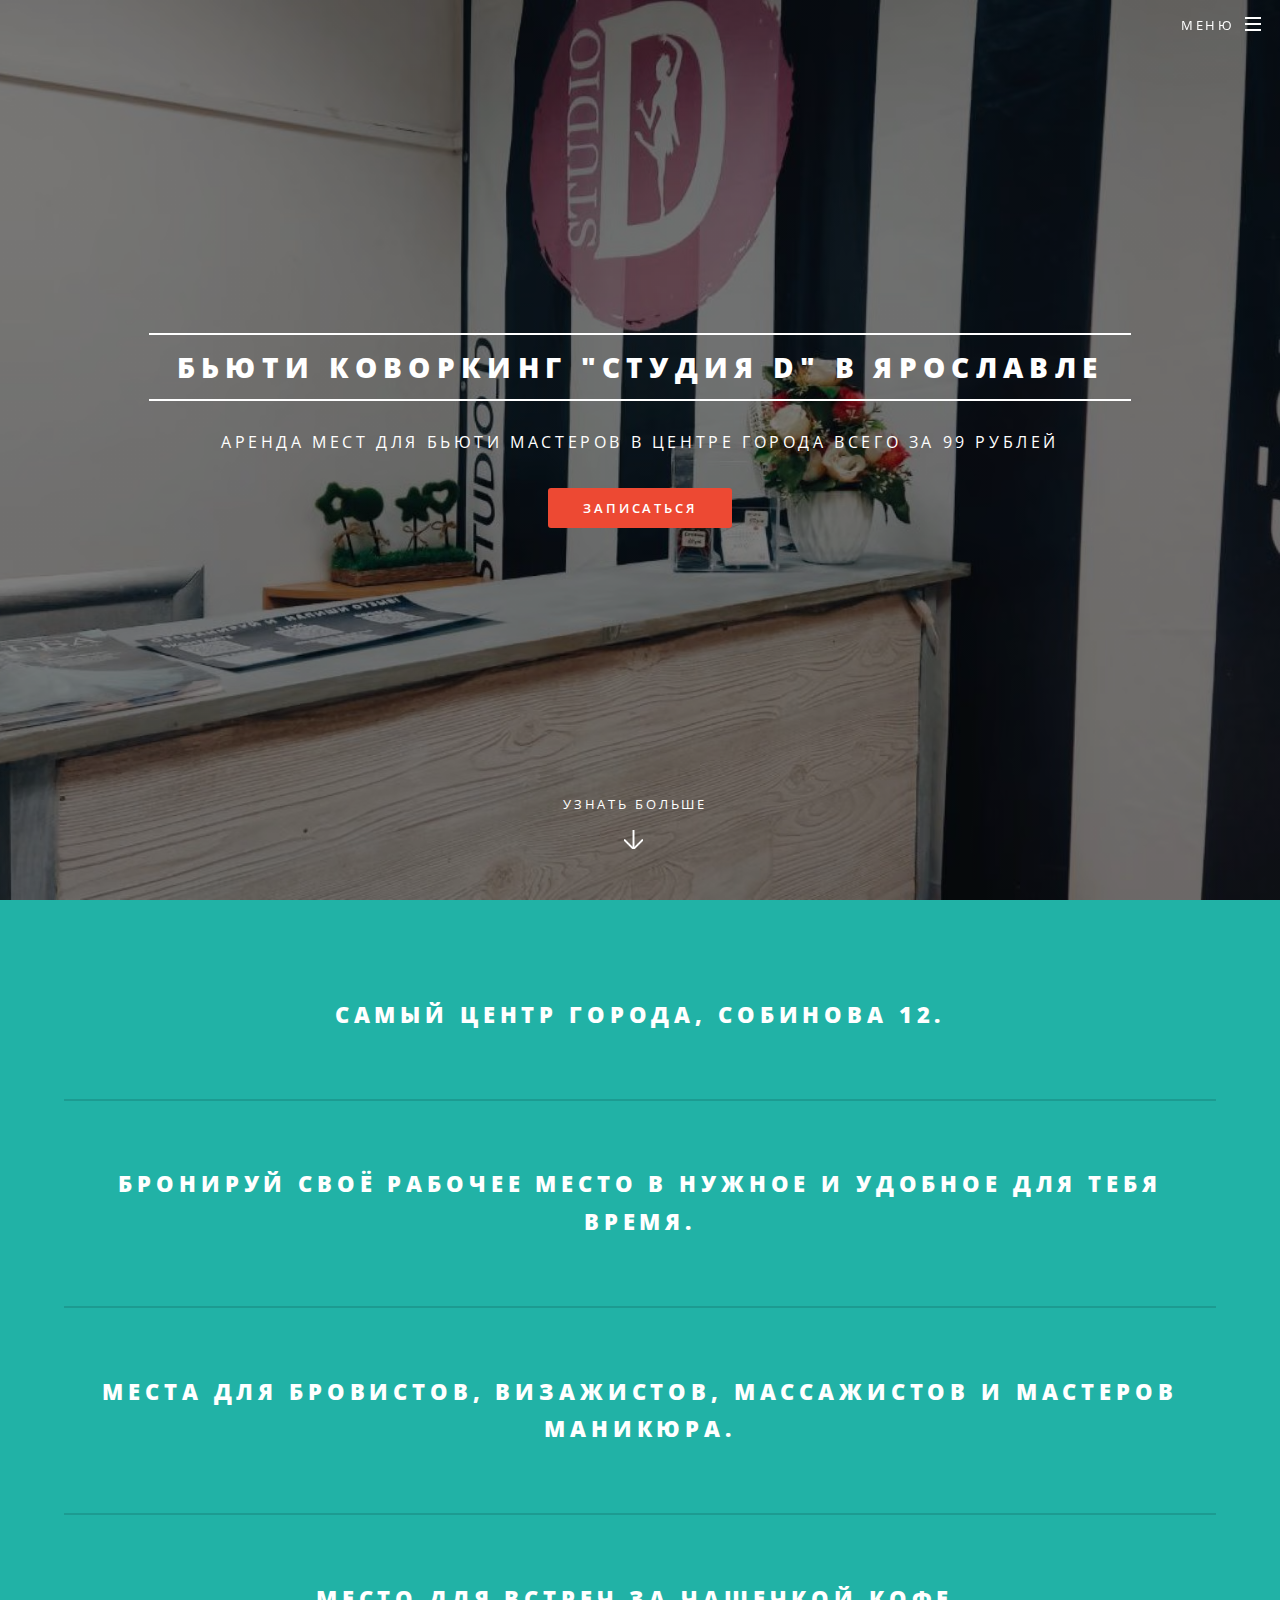
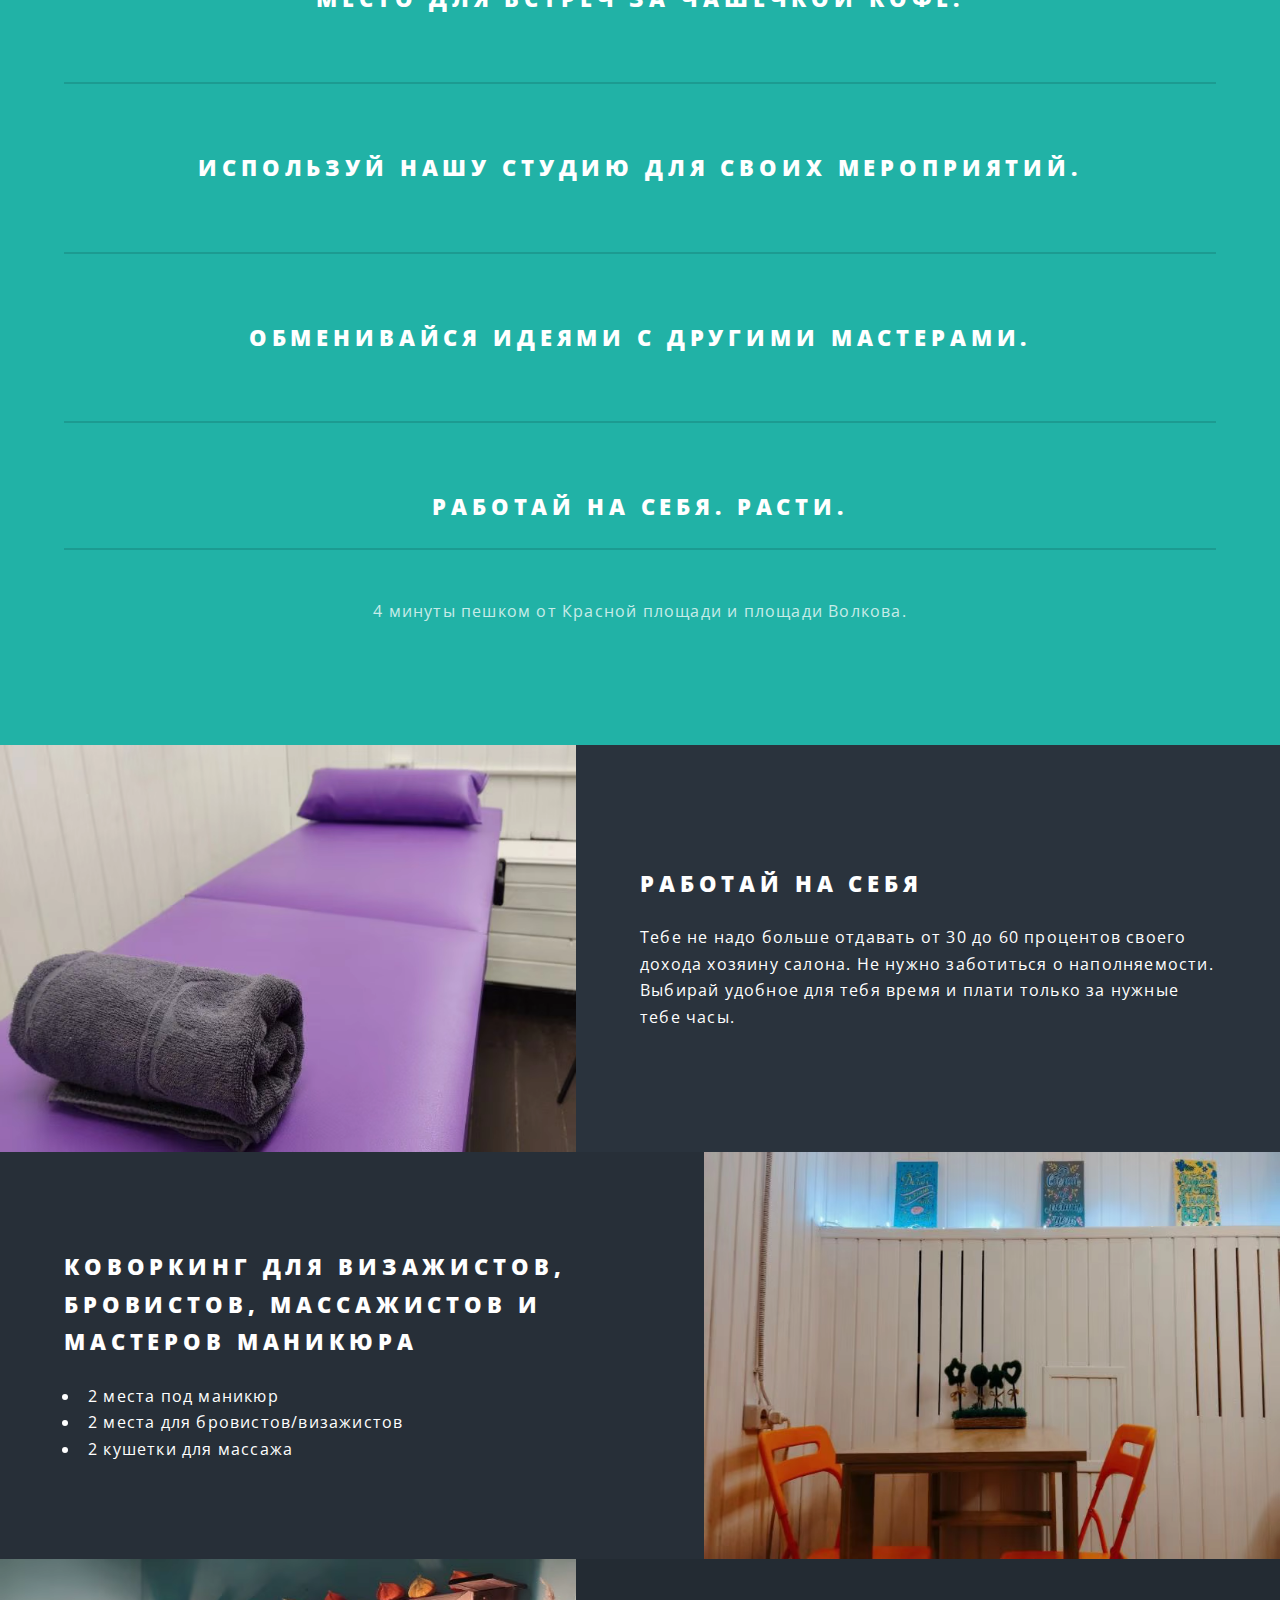
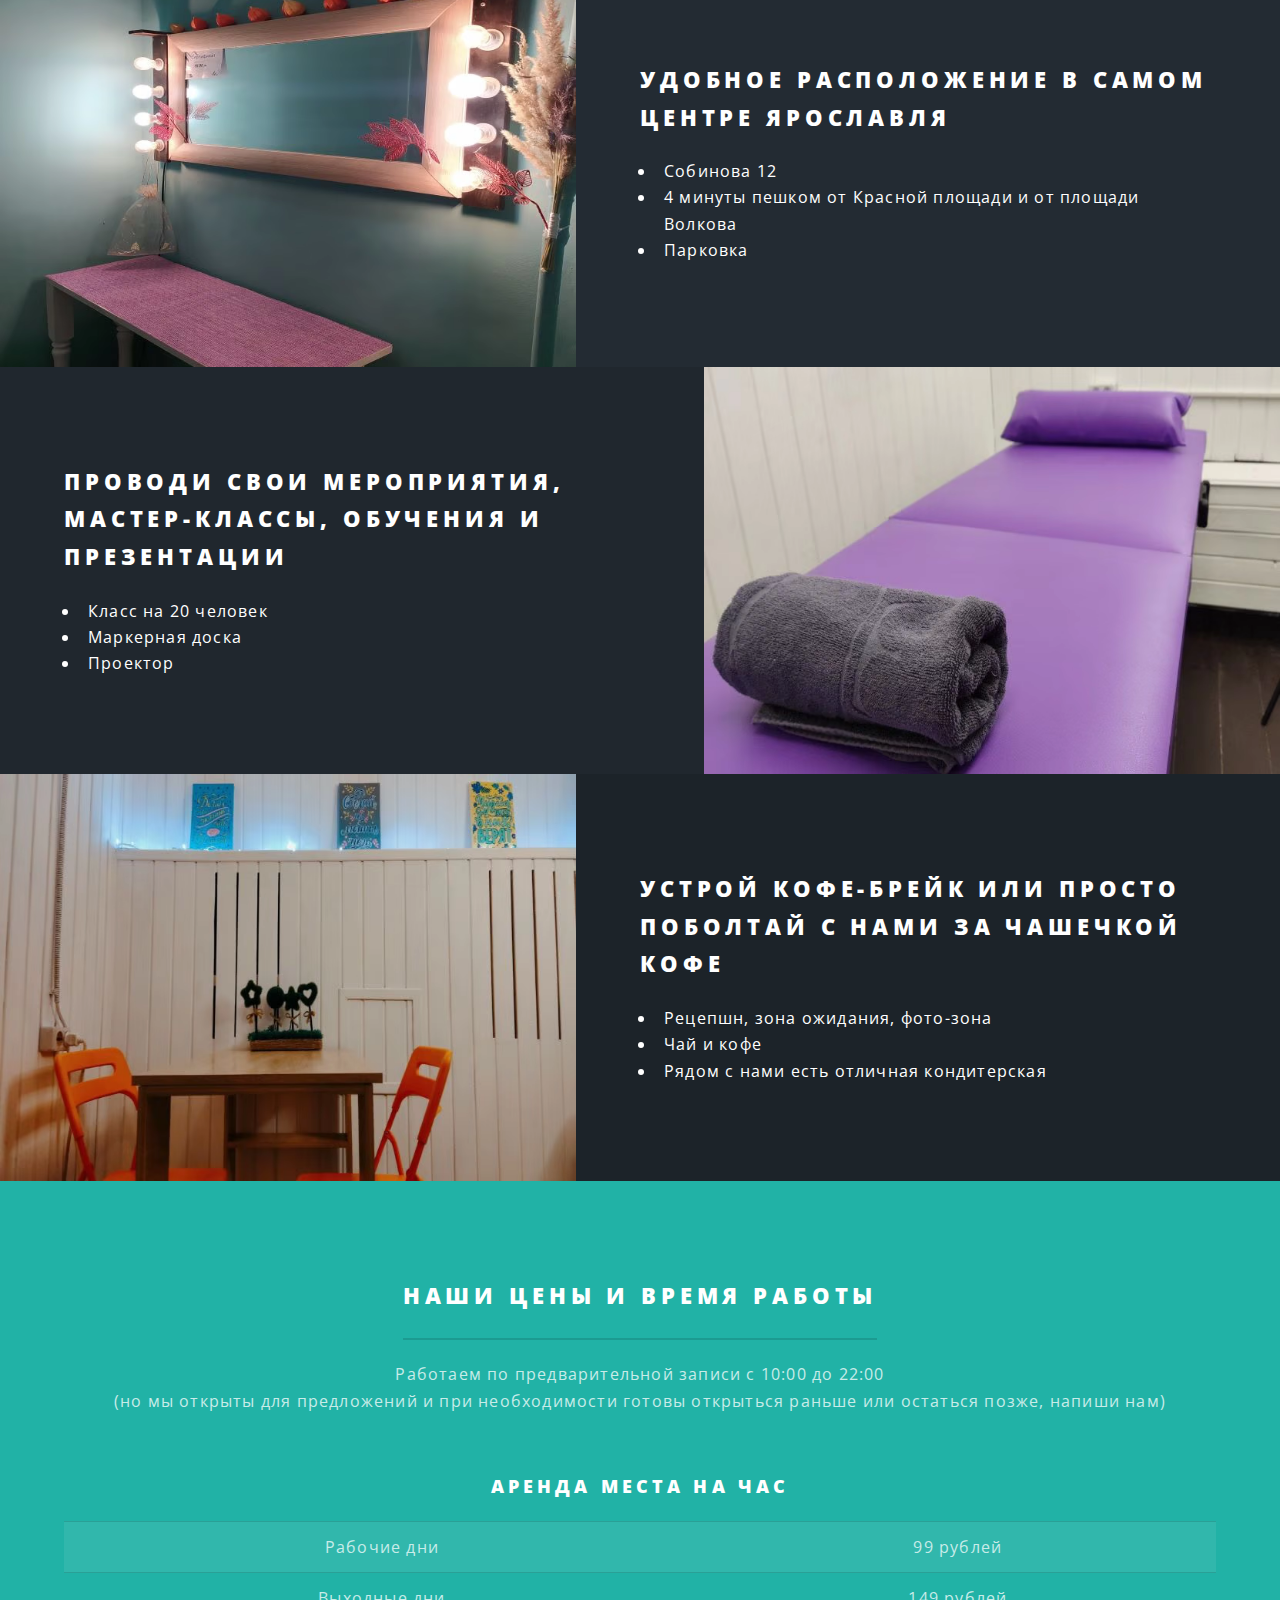
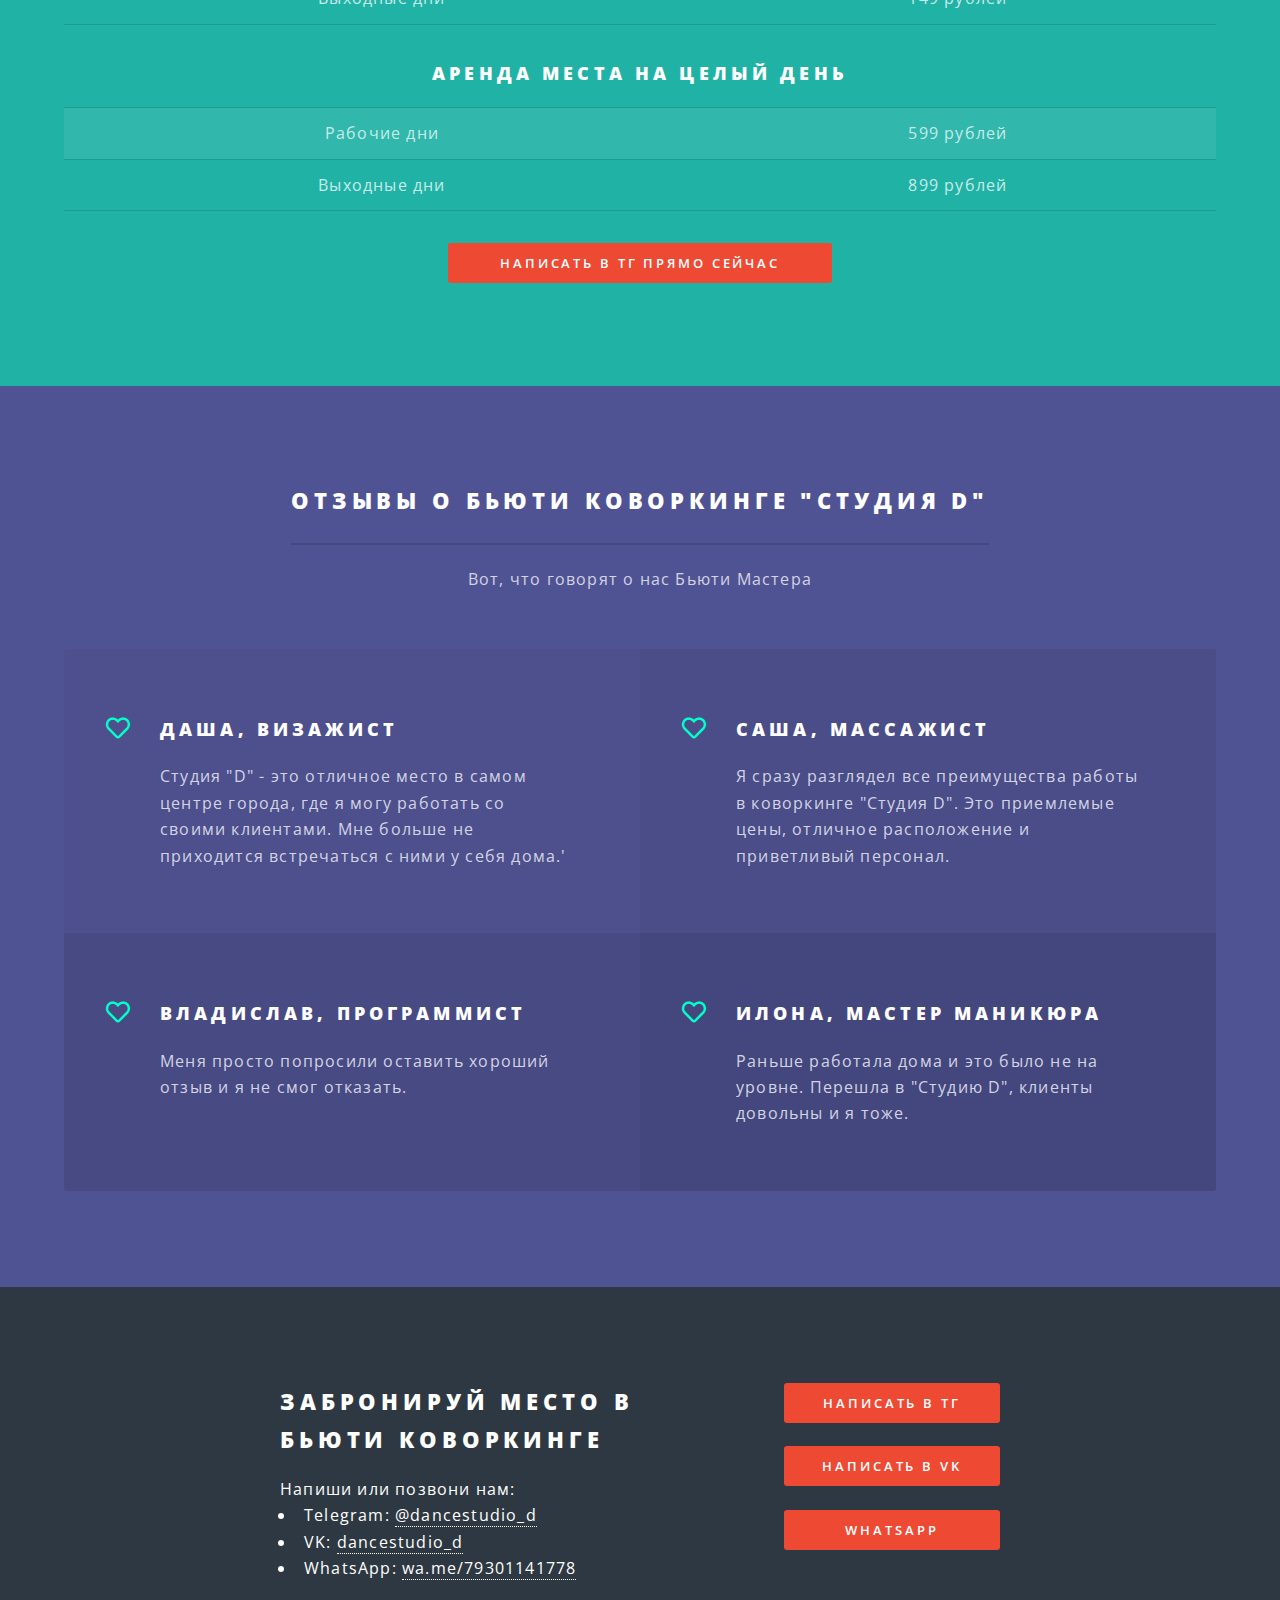
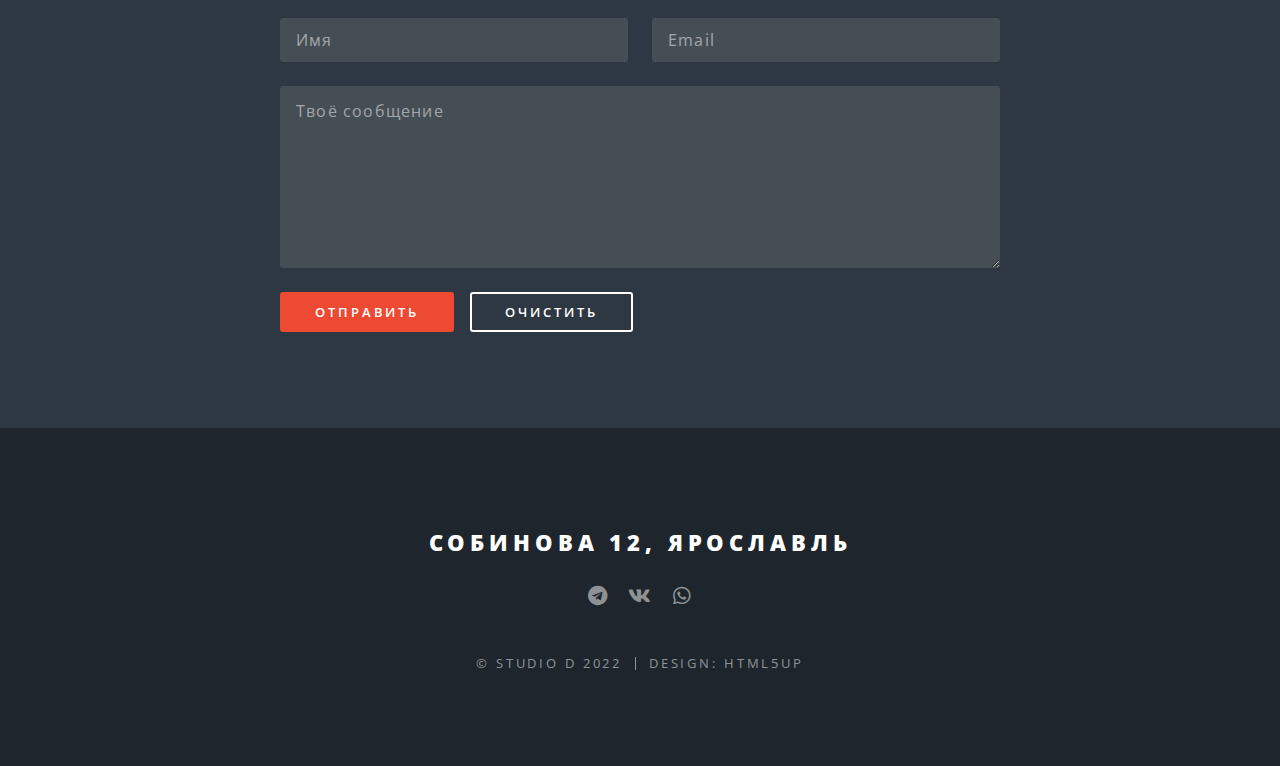
==== commit c774dcde: "s5 foto i tg" ====
--- a/index.html
+++ b/index.html
@@ -4,4 +4,4 @@
  * License - https://fontawesome.com/license/free (Icons: CC BY 4.0, Fonts: SIL OFL 1.1, Code: MIT License)
  */.fa,.fab,.fal,.far,.fas{-moz-osx-font-smoothing:grayscale;-webkit-font-smoothing:antialiased;text-rendering:auto;display:inline-block;font-style:normal;font-variant:normal;line-height:1}.fa-lg{font-size:1.33333em;line-height:.75em;vertical-align:-.0667em}.fa-xs{font-size:.75em}.fa-sm{font-size:.875em}.fa-1x{font-size:1em}.fa-2x{font-size:2em}.fa-3x{font-size:3em}.fa-4x{font-size:4em}.fa-5x{font-size:5em}.fa-6x{font-size:6em}.fa-7x{font-size:7em}.fa-8x{font-size:8em}.fa-9x{font-size:9em}.fa-10x{font-size:10em}.fa-fw{text-align:center;width:1.25em}.fa-ul{list-style-type:none;margin-left:2.5em;padding-left:0}.fa-ul>li{position:relative}.fa-li{left:-2em;line-height:inherit;position:absolute;text-align:center;width:2em}.fa-border{border:.08em solid #eee;border-radius:.1em;padding:.2em .25em .15em}.fa-pull-left{float:left}.fa-pull-right{float:right}.fa.fa-pull-left,.fab.fa-pull-left,.fal.fa-pull-left,.far.fa-pull-left,.fas.fa-pull-left{margin-right:.3em}.fa.fa-pull-right,.fab.fa-pull-right,.fal.fa-pull-right,.far.fa-pull-right,.fas.fa-pull-right{margin-left:.3em}.fa-spin{animation:fa-spin 2s linear infinite}.fa-pulse{animation:fa-spin 1s steps(8) infinite}@keyframes fa-spin{0%{transform:rotate(0deg)}to{transform:rotate(1turn)}}.fa-rotate-90{-ms-filter:"progid:DXImageTransform.Microsoft.BasicImage(rotation=1)";transform:rotate(90deg)}.fa-rotate-180{-ms-filter:"progid:DXImageTransform.Microsoft.BasicImage(rotation=2)";transform:rotate(180deg)}.fa-rotate-270{-ms-filter:"progid:DXImageTransform.Microsoft.BasicImage(rotation=3)";transform:rotate(270deg)}.fa-flip-horizontal{-ms-filter:"progid:DXImageTransform.Microsoft.BasicImage(rotation=0, mirror=1)";transform:scaleX(-1)}.fa-flip-vertical{transform:scaleY(-1)}.fa-flip-both,.fa-flip-horizontal.fa-flip-vertical,.fa-flip-vertical{-ms-filter:"progid:DXImageTransform.Microsoft.BasicImage(rotation=2, mirror=1)"}.fa-flip-both,.fa-flip-horizontal.fa-flip-vertical{transform:scale(-1)}:root .fa-flip-both,:root .fa-flip-horizontal,:root .fa-flip-vertical,:root .fa-rotate-180,:root .fa-rotate-270,:root .fa-rotate-90{filter:none}.fa-stack{display:inline-block;height:2em;line-height:2em;position:relative;vertical-align:middle;width:2.5em}.fa-stack-1x,.fa-stack-2x{left:0;position:absolute;text-align:center;width:100%}.fa-stack-1x{line-height:inherit}.fa-stack-2x{font-size:2em}.fa-inverse{color:#fff}.fa-500px:before{content:"\f26e"}.fa-accessible-icon:before{content:"\f368"}.fa-accusoft:before{content:"\f369"}.fa-acquisitions-incorporated:before{content:"\f6af"}.fa-ad:before{content:"\f641"}.fa-address-book:before{content:"\f2b9"}.fa-address-card:before{content:"\f2bb"}.fa-adjust:before{content:"\f042"}.fa-adn:before{content:"\f170"}.fa-adobe:before{content:"\f778"}.fa-adversal:before{content:"\f36a"}.fa-affiliatetheme:before{content:"\f36b"}.fa-air-freshener:before{content:"\f5d0"}.fa-airbnb:before{content:"\f834"}.fa-algolia:before{content:"\f36c"}.fa-align-center:before{content:"\f037"}.fa-align-justify:before{content:"\f039"}.fa-align-left:before{content:"\f036"}.fa-align-right:before{content:"\f038"}.fa-alipay:before{content:"\f642"}.fa-allergies:before{content:"\f461"}.fa-amazon:before{content:"\f270"}.fa-amazon-pay:before{content:"\f42c"}.fa-ambulance:before{content:"\f0f9"}.fa-american-sign-language-interpreting:before{content:"\f2a3"}.fa-amilia:before{content:"\f36d"}.fa-anchor:before{content:"\f13d"}.fa-android:before{content:"\f17b"}.fa-angellist:before{content:"\f209"}.fa-angle-double-down:before{content:"\f103"}.fa-angle-double-left:before{content:"\f100"}.fa-angle-double-right:before{content:"\f101"}.fa-angle-double-up:before{content:"\f102"}.fa-angle-down:before{content:"\f107"}.fa-angle-left:before{content:"\f104"}.fa-angle-right:before{content:"\f105"}.fa-angle-up:before{content:"\f106"}.fa-angry:before{content:"\f556"}.fa-angrycreative:before{content:"\f36e"}.fa-angular:before{content:"\f420"}.fa-ankh:before{content:"\f644"}.fa-app-store:before{content:"\f36f"}.fa-app-store-ios:before{content:"\f370"}.fa-apper:before{content:"\f371"}.fa-apple:before{content:"\f179"}.fa-apple-alt:before{content:"\f5d1"}.fa-apple-pay:before{content:"\f415"}.fa-archive:before{content:"\f187"}.fa-archway:before{content:"\f557"}.fa-arrow-alt-circle-down:before{content:"\f358"}.fa-arrow-alt-circle-left:before{content:"\f359"}.fa-arrow-alt-circle-right:before{content:"\f35a"}.fa-arrow-alt-circle-up:before{content:"\f35b"}.fa-arrow-circle-down:before{content:"\f0ab"}.fa-arrow-circle-left:before{content:"\f0a8"}.fa-arrow-circle-right:before{content:"\f0a9"}.fa-arrow-circle-up:before{content:"\f0aa"}.fa-arrow-down:before{content:"\f063"}.fa-arrow-left:before{content:"\f060"}.fa-arrow-right:before{content:"\f061"}.fa-arrow-up:before{content:"\f062"}.fa-arrows-alt:before{content:"\f0b2"}.fa-arrows-alt-h:before{content:"\f337"}.fa-arrows-alt-v:before{content:"\f338"}.fa-artstation:before{content:"\f77a"}.fa-assistive-listening-systems:before{content:"\f2a2"}.fa-asterisk:before{content:"\f069"}.fa-asymmetrik:before{content:"\f372"}.fa-at:before{content:"\f1fa"}.fa-atlas:before{content:"\f558"}.fa-atlassian:before{content:"\f77b"}.fa-atom:before{content:"\f5d2"}.fa-audible:before{content:"\f373"}.fa-audio-description:before{content:"\f29e"}.fa-autoprefixer:before{content:"\f41c"}.fa-avianex:before{content:"\f374"}.fa-aviato:before{content:"\f421"}.fa-award:before{content:"\f559"}.fa-aws:before{content:"\f375"}.fa-baby:before{content:"\f77c"}.fa-baby-carriage:before{content:"\f77d"}.fa-backspace:before{content:"\f55a"}.fa-backward:before{content:"\f04a"}.fa-bacon:before{content:"\f7e5"}.fa-balance-scale:before{content:"\f24e"}.fa-balance-scale-left:before{content:"\f515"}.fa-balance-scale-right:before{content:"\f516"}.fa-ban:before{content:"\f05e"}.fa-band-aid:before{content:"\f462"}.fa-bandcamp:before{content:"\f2d5"}.fa-barcode:before{content:"\f02a"}.fa-bars:before{content:"\f0c9"}.fa-baseball-ball:before{content:"\f433"}.fa-basketball-ball:before{content:"\f434"}.fa-bath:before{content:"\f2cd"}.fa-battery-empty:before{content:"\f244"}.fa-battery-full:before{content:"\f240"}.fa-battery-half:before{content:"\f242"}.fa-battery-quarter:before{content:"\f243"}.fa-battery-three-quarters:before{content:"\f241"}.fa-battle-net:before{content:"\f835"}.fa-bed:before{content:"\f236"}.fa-beer:before{content:"\f0fc"}.fa-behance:before{content:"\f1b4"}.fa-behance-square:before{content:"\f1b5"}.fa-bell:before{content:"\f0f3"}.fa-bell-slash:before{content:"\f1f6"}.fa-bezier-curve:before{content:"\f55b"}.fa-bible:before{content:"\f647"}.fa-bicycle:before{content:"\f206"}.fa-biking:before{content:"\f84a"}.fa-bimobject:before{content:"\f378"}.fa-binoculars:before{content:"\f1e5"}.fa-biohazard:before{content:"\f780"}.fa-birthday-cake:before{content:"\f1fd"}.fa-bitbucket:before{content:"\f171"}.fa-bitcoin:before{content:"\f379"}.fa-bity:before{content:"\f37a"}.fa-black-tie:before{content:"\f27e"}.fa-blackberry:before{content:"\f37b"}.fa-blender:before{content:"\f517"}.fa-blender-phone:before{content:"\f6b6"}.fa-blind:before{content:"\f29d"}.fa-blog:before{content:"\f781"}.fa-blogger:before{content:"\f37c"}.fa-blogger-b:before{content:"\f37d"}.fa-bluetooth:before{content:"\f293"}.fa-bluetooth-b:before{content:"\f294"}.fa-bold:before{content:"\f032"}.fa-bolt:before{content:"\f0e7"}.fa-bomb:before{content:"\f1e2"}.fa-bone:before{content:"\f5d7"}.fa-bong:before{content:"\f55c"}.fa-book:before{content:"\f02d"}.fa-book-dead:before{content:"\f6b7"}.fa-book-medical:before{content:"\f7e6"}.fa-book-open:before{content:"\f518"}.fa-book-reader:before{content:"\f5da"}.fa-bookmark:before{content:"\f02e"}.fa-bootstrap:before{content:"\f836"}.fa-border-all:before{content:"\f84c"}.fa-border-none:before{content:"\f850"}.fa-border-style:before{content:"\f853"}.fa-bowling-ball:before{content:"\f436"}.fa-box:before{content:"\f466"}.fa-box-open:before{content:"\f49e"}.fa-boxes:before{content:"\f468"}.fa-braille:before{content:"\f2a1"}.fa-brain:before{content:"\f5dc"}.fa-bread-slice:before{content:"\f7ec"}.fa-briefcase:before{content:"\f0b1"}.fa-briefcase-medical:before{content:"\f469"}.fa-broadcast-tower:before{content:"\f519"}.fa-broom:before{content:"\f51a"}.fa-brush:before{content:"\f55d"}.fa-btc:before{content:"\f15a"}.fa-buffer:before{content:"\f837"}.fa-bug:before{content:"\f188"}.fa-building:before{content:"\f1ad"}.fa-bullhorn:before{content:"\f0a1"}.fa-bullseye:before{content:"\f140"}.fa-burn:before{content:"\f46a"}.fa-buromobelexperte:before{content:"\f37f"}.fa-bus:before{content:"\f207"}.fa-bus-alt:before{content:"\f55e"}.fa-business-time:before{content:"\f64a"}.fa-buysellads:before{content:"\f20d"}.fa-calculator:before{content:"\f1ec"}.fa-calendar:before{content:"\f133"}.fa-calendar-alt:before{content:"\f073"}.fa-calendar-check:before{content:"\f274"}.fa-calendar-day:before{content:"\f783"}.fa-calendar-minus:before{content:"\f272"}.fa-calendar-plus:before{content:"\f271"}.fa-calendar-times:before{content:"\f273"}.fa-calendar-week:before{content:"\f784"}.fa-camera:before{content:"\f030"}.fa-camera-retro:before{content:"\f083"}.fa-campground:before{content:"\f6bb"}.fa-canadian-maple-leaf:before{content:"\f785"}.fa-candy-cane:before{content:"\f786"}.fa-cannabis:before{content:"\f55f"}.fa-capsules:before{content:"\f46b"}.fa-car:before{content:"\f1b9"}.fa-car-alt:before{content:"\f5de"}.fa-car-battery:before{content:"\f5df"}.fa-car-crash:before{content:"\f5e1"}.fa-car-side:before{content:"\f5e4"}.fa-caret-down:before{content:"\f0d7"}.fa-caret-left:before{content:"\f0d9"}.fa-caret-right:before{content:"\f0da"}.fa-caret-square-down:before{content:"\f150"}.fa-caret-square-left:before{content:"\f191"}.fa-caret-square-right:before{content:"\f152"}.fa-caret-square-up:before{content:"\f151"}.fa-caret-up:before{content:"\f0d8"}.fa-carrot:before{content:"\f787"}.fa-cart-arrow-down:before{content:"\f218"}.fa-cart-plus:before{content:"\f217"}.fa-cash-register:before{content:"\f788"}.fa-cat:before{content:"\f6be"}.fa-cc-amazon-pay:before{content:"\f42d"}.fa-cc-amex:before{content:"\f1f3"}.fa-cc-apple-pay:before{content:"\f416"}.fa-cc-diners-club:before{content:"\f24c"}.fa-cc-discover:before{content:"\f1f2"}.fa-cc-jcb:before{content:"\f24b"}.fa-cc-mastercard:before{content:"\f1f1"}.fa-cc-paypal:before{content:"\f1f4"}.fa-cc-stripe:before{content:"\f1f5"}.fa-cc-visa:before{content:"\f1f0"}.fa-centercode:before{content:"\f380"}.fa-centos:before{content:"\f789"}.fa-certificate:before{content:"\f0a3"}.fa-chair:before{content:"\f6c0"}.fa-chalkboard:before{content:"\f51b"}.fa-chalkboard-teacher:before{content:"\f51c"}.fa-charging-station:before{content:"\f5e7"}.fa-chart-area:before{content:"\f1fe"}.fa-chart-bar:before{content:"\f080"}.fa-chart-line:before{content:"\f201"}.fa-chart-pie:before{content:"\f200"}.fa-check:before{content:"\f00c"}.fa-check-circle:before{content:"\f058"}.fa-check-double:before{content:"\f560"}.fa-check-square:before{content:"\f14a"}.fa-cheese:before{content:"\f7ef"}.fa-chess:before{content:"\f439"}.fa-chess-bishop:before{content:"\f43a"}.fa-chess-board:before{content:"\f43c"}.fa-chess-king:before{content:"\f43f"}.fa-chess-knight:before{content:"\f441"}.fa-chess-pawn:before{content:"\f443"}.fa-chess-queen:before{content:"\f445"}.fa-chess-rook:before{content:"\f447"}.fa-chevron-circle-down:before{content:"\f13a"}.fa-chevron-circle-left:before{content:"\f137"}.fa-chevron-circle-right:before{content:"\f138"}.fa-chevron-circle-up:before{content:"\f139"}.fa-chevron-down:before{content:"\f078"}.fa-chevron-left:before{content:"\f053"}.fa-chevron-right:before{content:"\f054"}.fa-chevron-up:before{content:"\f077"}.fa-child:before{content:"\f1ae"}.fa-chrome:before{content:"\f268"}.fa-chromecast:before{content:"\f838"}.fa-church:before{content:"\f51d"}.fa-circle:before{content:"\f111"}.fa-circle-notch:before{content:"\f1ce"}.fa-city:before{content:"\f64f"}.fa-clinic-medical:before{content:"\f7f2"}.fa-clipboard:before{content:"\f328"}.fa-clipboard-check:before{content:"\f46c"}.fa-clipboard-list:before{content:"\f46d"}.fa-clock:before{content:"\f017"}.fa-clone:before{content:"\f24d"}.fa-closed-captioning:before{content:"\f20a"}.fa-cloud:before{content:"\f0c2"}.fa-cloud-download-alt:before{content:"\f381"}.fa-cloud-meatball:before{content:"\f73b"}.fa-cloud-moon:before{content:"\f6c3"}.fa-cloud-moon-rain:before{content:"\f73c"}.fa-cloud-rain:before{content:"\f73d"}.fa-cloud-showers-heavy:before{content:"\f740"}.fa-cloud-sun:before{content:"\f6c4"}.fa-cloud-sun-rain:before{content:"\f743"}.fa-cloud-upload-alt:before{content:"\f382"}.fa-cloudscale:before{content:"\f383"}.fa-cloudsmith:before{content:"\f384"}.fa-cloudversify:before{content:"\f385"}.fa-cocktail:before{content:"\f561"}.fa-code:before{content:"\f121"}.fa-code-branch:before{content:"\f126"}.fa-codepen:before{content:"\f1cb"}.fa-codiepie:before{content:"\f284"}.fa-coffee:before{content:"\f0f4"}.fa-cog:before{content:"\f013"}.fa-cogs:before{content:"\f085"}.fa-coins:before{content:"\f51e"}.fa-columns:before{content:"\f0db"}.fa-comment:before{content:"\f075"}.fa-comment-alt:before{content:"\f27a"}.fa-comment-dollar:before{content:"\f651"}.fa-comment-dots:before{content:"\f4ad"}.fa-comment-medical:before{content:"\f7f5"}.fa-comment-slash:before{content:"\f4b3"}.fa-comments:before{content:"\f086"}.fa-comments-dollar:before{content:"\f653"}.fa-compact-disc:before{content:"\f51f"}.fa-compass:before{content:"\f14e"}.fa-compress:before{content:"\f066"}.fa-compress-arrows-alt:before{content:"\f78c"}.fa-concierge-bell:before{content:"\f562"}.fa-confluence:before{content:"\f78d"}.fa-connectdevelop:before{content:"\f20e"}.fa-contao:before{content:"\f26d"}.fa-cookie:before{content:"\f563"}.fa-cookie-bite:before{content:"\f564"}.fa-copy:before{content:"\f0c5"}.fa-copyright:before{content:"\f1f9"}.fa-couch:before{content:"\f4b8"}.fa-cpanel:before{content:"\f388"}.fa-creative-commons:before{content:"\f25e"}.fa-creative-commons-by:before{content:"\f4e7"}.fa-creative-commons-nc:before{content:"\f4e8"}.fa-creative-commons-nc-eu:before{content:"\f4e9"}.fa-creative-commons-nc-jp:before{content:"\f4ea"}.fa-creative-commons-nd:before{content:"\f4eb"}.fa-creative-commons-pd:before{content:"\f4ec"}.fa-creative-commons-pd-alt:before{content:"\f4ed"}.fa-creative-commons-remix:before{content:"\f4ee"}.fa-creative-commons-sa:before{content:"\f4ef"}.fa-creative-commons-sampling:before{content:"\f4f0"}.fa-creative-commons-sampling-plus:before{content:"\f4f1"}.fa-creative-commons-share:before{content:"\f4f2"}.fa-creative-commons-zero:before{content:"\f4f3"}.fa-credit-card:before{content:"\f09d"}.fa-critical-role:before{content:"\f6c9"}.fa-crop:before{content:"\f125"}.fa-crop-alt:before{content:"\f565"}.fa-cross:before{content:"\f654"}.fa-crosshairs:before{content:"\f05b"}.fa-crow:before{content:"\f520"}.fa-crown:before{content:"\f521"}.fa-crutch:before{content:"\f7f7"}.fa-css3:before{content:"\f13c"}.fa-css3-alt:before{content:"\f38b"}.fa-cube:before{content:"\f1b2"}.fa-cubes:before{content:"\f1b3"}.fa-cut:before{content:"\f0c4"}.fa-cuttlefish:before{content:"\f38c"}.fa-d-and-d:before{content:"\f38d"}.fa-d-and-d-beyond:before{content:"\f6ca"}.fa-dashcube:before{content:"\f210"}.fa-database:before{content:"\f1c0"}.fa-deaf:before{content:"\f2a4"}.fa-delicious:before{content:"\f1a5"}.fa-democrat:before{content:"\f747"}.fa-deploydog:before{content:"\f38e"}.fa-deskpro:before{content:"\f38f"}.fa-desktop:before{content:"\f108"}.fa-dev:before{content:"\f6cc"}.fa-deviantart:before{content:"\f1bd"}.fa-dharmachakra:before{content:"\f655"}.fa-dhl:before{content:"\f790"}.fa-diagnoses:before{content:"\f470"}.fa-diaspora:before{content:"\f791"}.fa-dice:before{content:"\f522"}.fa-dice-d20:before{content:"\f6cf"}.fa-dice-d6:before{content:"\f6d1"}.fa-dice-five:before{content:"\f523"}.fa-dice-four:before{content:"\f524"}.fa-dice-one:before{content:"\f525"}.fa-dice-six:before{content:"\f526"}.fa-dice-three:before{content:"\f527"}.fa-dice-two:before{content:"\f528"}.fa-digg:before{content:"\f1a6"}.fa-digital-ocean:before{content:"\f391"}.fa-digital-tachograph:before{content:"\f566"}.fa-directions:before{content:"\f5eb"}.fa-discord:before{content:"\f392"}.fa-discourse:before{content:"\f393"}.fa-divide:before{content:"\f529"}.fa-dizzy:before{content:"\f567"}.fa-dna:before{content:"\f471"}.fa-dochub:before{content:"\f394"}.fa-docker:before{content:"\f395"}.fa-dog:before{content:"\f6d3"}.fa-dollar-sign:before{content:"\f155"}.fa-dolly:before{content:"\f472"}.fa-dolly-flatbed:before{content:"\f474"}.fa-donate:before{content:"\f4b9"}.fa-door-closed:before{content:"\f52a"}.fa-door-open:before{content:"\f52b"}.fa-dot-circle:before{content:"\f192"}.fa-dove:before{content:"\f4ba"}.fa-download:before{content:"\f019"}.fa-draft2digital:before{content:"\f396"}.fa-drafting-compass:before{content:"\f568"}.fa-dragon:before{content:"\f6d5"}.fa-draw-polygon:before{content:"\f5ee"}.fa-dribbble:before{content:"\f17d"}.fa-dribbble-square:before{content:"\f397"}.fa-dropbox:before{content:"\f16b"}.fa-drum:before{content:"\f569"}.fa-drum-steelpan:before{content:"\f56a"}.fa-drumstick-bite:before{content:"\f6d7"}.fa-drupal:before{content:"\f1a9"}.fa-dumbbell:before{content:"\f44b"}.fa-dumpster:before{content:"\f793"}.fa-dumpster-fire:before{content:"\f794"}.fa-dungeon:before{content:"\f6d9"}.fa-dyalog:before{content:"\f399"}.fa-earlybirds:before{content:"\f39a"}.fa-ebay:before{content:"\f4f4"}.fa-edge:before{content:"\f282"}.fa-edit:before{content:"\f044"}.fa-egg:before{content:"\f7fb"}.fa-eject:before{content:"\f052"}.fa-elementor:before{content:"\f430"}.fa-ellipsis-h:before{content:"\f141"}.fa-ellipsis-v:before{content:"\f142"}.fa-ello:before{content:"\f5f1"}.fa-ember:before{content:"\f423"}.fa-empire:before{content:"\f1d1"}.fa-envelope:before{content:"\f0e0"}.fa-envelope-open:before{content:"\f2b6"}.fa-envelope-open-text:before{content:"\f658"}.fa-envelope-square:before{content:"\f199"}.fa-envira:before{content:"\f299"}.fa-equals:before{content:"\f52c"}.fa-eraser:before{content:"\f12d"}.fa-erlang:before{content:"\f39d"}.fa-ethereum:before{content:"\f42e"}.fa-ethernet:before{content:"\f796"}.fa-etsy:before{content:"\f2d7"}.fa-euro-sign:before{content:"\f153"}.fa-evernote:before{content:"\f839"}.fa-exchange-alt:before{content:"\f362"}.fa-exclamation:before{content:"\f12a"}.fa-exclamation-circle:before{content:"\f06a"}.fa-exclamation-triangle:before{content:"\f071"}.fa-expand:before{content:"\f065"}.fa-expand-arrows-alt:before{content:"\f31e"}.fa-expeditedssl:before{content:"\f23e"}.fa-external-link-alt:before{content:"\f35d"}.fa-external-link-square-alt:before{content:"\f360"}.fa-eye:before{content:"\f06e"}.fa-eye-dropper:before{content:"\f1fb"}.fa-eye-slash:before{content:"\f070"}.fa-facebook:before{content:"\f09a"}.fa-facebook-f:before{content:"\f39e"}.fa-facebook-messenger:before{content:"\f39f"}.fa-facebook-square:before{content:"\f082"}.fa-fan:before{content:"\f863"}.fa-fantasy-flight-games:before{content:"\f6dc"}.fa-fast-backward:before{content:"\f049"}.fa-fast-forward:before{content:"\f050"}.fa-fax:before{content:"\f1ac"}.fa-feather:before{content:"\f52d"}.fa-feather-alt:before{content:"\f56b"}.fa-fedex:before{content:"\f797"}.fa-fedora:before{content:"\f798"}.fa-female:before{content:"\f182"}.fa-fighter-jet:before{content:"\f0fb"}.fa-figma:before{content:"\f799"}.fa-file:before{content:"\f15b"}.fa-file-alt:before{content:"\f15c"}.fa-file-archive:before{content:"\f1c6"}.fa-file-audio:before{content:"\f1c7"}.fa-file-code:before{content:"\f1c9"}.fa-file-contract:before{content:"\f56c"}.fa-file-csv:before{content:"\f6dd"}.fa-file-download:before{content:"\f56d"}.fa-file-excel:before{content:"\f1c3"}.fa-file-export:before{content:"\f56e"}.fa-file-image:before{content:"\f1c5"}.fa-file-import:before{content:"\f56f"}.fa-file-invoice:before{content:"\f570"}.fa-file-invoice-dollar:before{content:"\f571"}.fa-file-medical:before{content:"\f477"}.fa-file-medical-alt:before{content:"\f478"}.fa-file-pdf:before{content:"\f1c1"}.fa-file-powerpoint:before{content:"\f1c4"}.fa-file-prescription:before{content:"\f572"}.fa-file-signature:before{content:"\f573"}.fa-file-upload:before{content:"\f574"}.fa-file-video:before{content:"\f1c8"}.fa-file-word:before{content:"\f1c2"}.fa-fill:before{content:"\f575"}.fa-fill-drip:before{content:"\f576"}.fa-film:before{content:"\f008"}.fa-filter:before{content:"\f0b0"}.fa-fingerprint:before{content:"\f577"}.fa-fire:before{content:"\f06d"}.fa-fire-alt:before{content:"\f7e4"}.fa-fire-extinguisher:before{content:"\f134"}.fa-firefox:before{content:"\f269"}.fa-first-aid:before{content:"\f479"}.fa-first-order:before{content:"\f2b0"}.fa-first-order-alt:before{content:"\f50a"}.fa-firstdraft:before{content:"\f3a1"}.fa-fish:before{content:"\f578"}.fa-fist-raised:before{content:"\f6de"}.fa-flag:before{content:"\f024"}.fa-flag-checkered:before{content:"\f11e"}.fa-flag-usa:before{content:"\f74d"}.fa-flask:before{content:"\f0c3"}.fa-flickr:before{content:"\f16e"}.fa-flipboard:before{content:"\f44d"}.fa-flushed:before{content:"\f579"}.fa-fly:before{content:"\f417"}.fa-folder:before{content:"\f07b"}.fa-folder-minus:before{content:"\f65d"}.fa-folder-open:before{content:"\f07c"}.fa-folder-plus:before{content:"\f65e"}.fa-font:before{content:"\f031"}.fa-font-awesome:before{content:"\f2b4"}.fa-font-awesome-alt:before{content:"\f35c"}.fa-font-awesome-flag:before{content:"\f425"}.fa-font-awesome-logo-full:before{content:"\f4e6"}.fa-fonticons:before{content:"\f280"}.fa-fonticons-fi:before{content:"\f3a2"}.fa-football-ball:before{content:"\f44e"}.fa-fort-awesome:before{content:"\f286"}.fa-fort-awesome-alt:before{content:"\f3a3"}.fa-forumbee:before{content:"\f211"}.fa-forward:before{content:"\f04e"}.fa-foursquare:before{content:"\f180"}.fa-free-code-camp:before{content:"\f2c5"}.fa-freebsd:before{content:"\f3a4"}.fa-frog:before{content:"\f52e"}.fa-frown:before{content:"\f119"}.fa-frown-open:before{content:"\f57a"}.fa-fulcrum:before{content:"\f50b"}.fa-funnel-dollar:before{content:"\f662"}.fa-futbol:before{content:"\f1e3"}.fa-galactic-republic:before{content:"\f50c"}.fa-galactic-senate:before{content:"\f50d"}.fa-gamepad:before{content:"\f11b"}.fa-gas-pump:before{content:"\f52f"}.fa-gavel:before{content:"\f0e3"}.fa-gem:before{content:"\f3a5"}.fa-genderless:before{content:"\f22d"}.fa-get-pocket:before{content:"\f265"}.fa-gg:before{content:"\f260"}.fa-gg-circle:before{content:"\f261"}.fa-ghost:before{content:"\f6e2"}.fa-gift:before{content:"\f06b"}.fa-gifts:before{content:"\f79c"}.fa-git:before{content:"\f1d3"}.fa-git-alt:before{content:"\f841"}.fa-git-square:before{content:"\f1d2"}.fa-github:before{content:"\f09b"}.fa-github-alt:before{content:"\f113"}.fa-github-square:before{content:"\f092"}.fa-gitkraken:before{content:"\f3a6"}.fa-gitlab:before{content:"\f296"}.fa-gitter:before{content:"\f426"}.fa-glass-cheers:before{content:"\f79f"}.fa-glass-martini:before{content:"\f000"}.fa-glass-martini-alt:before{content:"\f57b"}.fa-glass-whiskey:before{content:"\f7a0"}.fa-glasses:before{content:"\f530"}.fa-glide:before{content:"\f2a5"}.fa-glide-g:before{content:"\f2a6"}.fa-globe:before{content:"\f0ac"}.fa-globe-africa:before{content:"\f57c"}.fa-globe-americas:before{content:"\f57d"}.fa-globe-asia:before{content:"\f57e"}.fa-globe-europe:before{content:"\f7a2"}.fa-gofore:before{content:"\f3a7"}.fa-golf-ball:before{content:"\f450"}.fa-goodreads:before{content:"\f3a8"}.fa-goodreads-g:before{content:"\f3a9"}.fa-google:before{content:"\f1a0"}.fa-google-drive:before{content:"\f3aa"}.fa-google-play:before{content:"\f3ab"}.fa-google-plus:before{content:"\f2b3"}.fa-google-plus-g:before{content:"\f0d5"}.fa-google-plus-square:before{content:"\f0d4"}.fa-google-wallet:before{content:"\f1ee"}.fa-gopuram:before{content:"\f664"}.fa-graduation-cap:before{content:"\f19d"}.fa-gratipay:before{content:"\f184"}.fa-grav:before{content:"\f2d6"}.fa-greater-than:before{content:"\f531"}.fa-greater-than-equal:before{content:"\f532"}.fa-grimace:before{content:"\f57f"}.fa-grin:before{content:"\f580"}.fa-grin-alt:before{content:"\f581"}.fa-grin-beam:before{content:"\f582"}.fa-grin-beam-sweat:before{content:"\f583"}.fa-grin-hearts:before{content:"\f584"}.fa-grin-squint:before{content:"\f585"}.fa-grin-squint-tears:before{content:"\f586"}.fa-grin-stars:before{content:"\f587"}.fa-grin-tears:before{content:"\f588"}.fa-grin-tongue:before{content:"\f589"}.fa-grin-tongue-squint:before{content:"\f58a"}.fa-grin-tongue-wink:before{content:"\f58b"}.fa-grin-wink:before{content:"\f58c"}.fa-grip-horizontal:before{content:"\f58d"}.fa-grip-lines:before{content:"\f7a4"}.fa-grip-lines-vertical:before{content:"\f7a5"}.fa-grip-vertical:before{content:"\f58e"}.fa-gripfire:before{content:"\f3ac"}.fa-grunt:before{content:"\f3ad"}.fa-guitar:before{content:"\f7a6"}.fa-gulp:before{content:"\f3ae"}.fa-h-square:before{content:"\f0fd"}.fa-hacker-news:before{content:"\f1d4"}.fa-hacker-news-square:before{content:"\f3af"}.fa-hackerrank:before{content:"\f5f7"}.fa-hamburger:before{content:"\f805"}.fa-hammer:before{content:"\f6e3"}.fa-hamsa:before{content:"\f665"}.fa-hand-holding:before{content:"\f4bd"}.fa-hand-holding-heart:before{content:"\f4be"}.fa-hand-holding-usd:before{content:"\f4c0"}.fa-hand-lizard:before{content:"\f258"}.fa-hand-middle-finger:before{content:"\f806"}.fa-hand-paper:before{content:"\f256"}.fa-hand-peace:before{content:"\f25b"}.fa-hand-point-down:before{content:"\f0a7"}.fa-hand-point-left:before{content:"\f0a5"}.fa-hand-point-right:before{content:"\f0a4"}.fa-hand-point-up:before{content:"\f0a6"}.fa-hand-pointer:before{content:"\f25a"}.fa-hand-rock:before{content:"\f255"}.fa-hand-scissors:before{content:"\f257"}.fa-hand-spock:before{content:"\f259"}.fa-hands:before{content:"\f4c2"}.fa-hands-helping:before{content:"\f4c4"}.fa-handshake:before{content:"\f2b5"}.fa-hanukiah:before{content:"\f6e6"}.fa-hard-hat:before{content:"\f807"}.fa-hashtag:before{content:"\f292"}.fa-hat-wizard:before{content:"\f6e8"}.fa-haykal:before{content:"\f666"}.fa-hdd:before{content:"\f0a0"}.fa-heading:before{content:"\f1dc"}.fa-headphones:before{content:"\f025"}.fa-headphones-alt:before{content:"\f58f"}.fa-headset:before{content:"\f590"}.fa-heart:before{content:"\f004"}.fa-heart-broken:before{content:"\f7a9"}.fa-heartbeat:before{content:"\f21e"}.fa-helicopter:before{content:"\f533"}.fa-highlighter:before{content:"\f591"}.fa-hiking:before{content:"\f6ec"}.fa-hippo:before{content:"\f6ed"}.fa-hips:before{content:"\f452"}.fa-hire-a-helper:before{content:"\f3b0"}.fa-history:before{content:"\f1da"}.fa-hockey-puck:before{content:"\f453"}.fa-holly-berry:before{content:"\f7aa"}.fa-home:before{content:"\f015"}.fa-hooli:before{content:"\f427"}.fa-hornbill:before{content:"\f592"}.fa-horse:before{content:"\f6f0"}.fa-horse-head:before{content:"\f7ab"}.fa-hospital:before{content:"\f0f8"}.fa-hospital-alt:before{content:"\f47d"}.fa-hospital-symbol:before{content:"\f47e"}.fa-hot-tub:before{content:"\f593"}.fa-hotdog:before{content:"\f80f"}.fa-hotel:before{content:"\f594"}.fa-hotjar:before{content:"\f3b1"}.fa-hourglass:before{content:"\f254"}.fa-hourglass-end:before{content:"\f253"}.fa-hourglass-half:before{content:"\f252"}.fa-hourglass-start:before{content:"\f251"}.fa-house-damage:before{content:"\f6f1"}.fa-houzz:before{content:"\f27c"}.fa-hryvnia:before{content:"\f6f2"}.fa-html5:before{content:"\f13b"}.fa-hubspot:before{content:"\f3b2"}.fa-i-cursor:before{content:"\f246"}.fa-ice-cream:before{content:"\f810"}.fa-icicles:before{content:"\f7ad"}.fa-icons:before{content:"\f86d"}.fa-id-badge:before{content:"\f2c1"}.fa-id-card:before{content:"\f2c2"}.fa-id-card-alt:before{content:"\f47f"}.fa-igloo:before{content:"\f7ae"}.fa-image:before{content:"\f03e"}.fa-images:before{content:"\f302"}.fa-imdb:before{content:"\f2d8"}.fa-inbox:before{content:"\f01c"}.fa-indent:before{content:"\f03c"}.fa-industry:before{content:"\f275"}.fa-infinity:before{content:"\f534"}.fa-info:before{content:"\f129"}.fa-info-circle:before{content:"\f05a"}.fa-instagram:before{content:"\f16d"}.fa-intercom:before{content:"\f7af"}.fa-internet-explorer:before{content:"\f26b"}.fa-invision:before{content:"\f7b0"}.fa-ioxhost:before{content:"\f208"}.fa-italic:before{content:"\f033"}.fa-itch-io:before{content:"\f83a"}.fa-itunes:before{content:"\f3b4"}.fa-itunes-note:before{content:"\f3b5"}.fa-java:before{content:"\f4e4"}.fa-jedi:before{content:"\f669"}.fa-jedi-order:before{content:"\f50e"}.fa-jenkins:before{content:"\f3b6"}.fa-jira:before{content:"\f7b1"}.fa-joget:before{content:"\f3b7"}.fa-joint:before{content:"\f595"}.fa-joomla:before{content:"\f1aa"}.fa-journal-whills:before{content:"\f66a"}.fa-js:before{content:"\f3b8"}.fa-js-square:before{content:"\f3b9"}.fa-jsfiddle:before{content:"\f1cc"}.fa-kaaba:before{content:"\f66b"}.fa-kaggle:before{content:"\f5fa"}.fa-key:before{content:"\f084"}.fa-keybase:before{content:"\f4f5"}.fa-keyboard:before{content:"\f11c"}.fa-keycdn:before{content:"\f3ba"}.fa-khanda:before{content:"\f66d"}.fa-kickstarter:before{content:"\f3bb"}.fa-kickstarter-k:before{content:"\f3bc"}.fa-kiss:before{content:"\f596"}.fa-kiss-beam:before{content:"\f597"}.fa-kiss-wink-heart:before{content:"\f598"}.fa-kiwi-bird:before{content:"\f535"}.fa-korvue:before{content:"\f42f"}.fa-landmark:before{content:"\f66f"}.fa-language:before{content:"\f1ab"}.fa-laptop:before{content:"\f109"}.fa-laptop-code:before{content:"\f5fc"}.fa-laptop-medical:before{content:"\f812"}.fa-laravel:before{content:"\f3bd"}.fa-lastfm:before{content:"\f202"}.fa-lastfm-square:before{content:"\f203"}.fa-laugh:before{content:"\f599"}.fa-laugh-beam:before{content:"\f59a"}.fa-laugh-squint:before{content:"\f59b"}.fa-laugh-wink:before{content:"\f59c"}.fa-layer-group:before{content:"\f5fd"}.fa-leaf:before{content:"\f06c"}.fa-leanpub:before{content:"\f212"}.fa-lemon:before{content:"\f094"}.fa-less:before{content:"\f41d"}.fa-less-than:before{content:"\f536"}.fa-less-than-equal:before{content:"\f537"}.fa-level-down-alt:before{content:"\f3be"}.fa-level-up-alt:before{content:"\f3bf"}.fa-life-ring:before{content:"\f1cd"}.fa-lightbulb:before{content:"\f0eb"}.fa-line:before{content:"\f3c0"}.fa-link:before{content:"\f0c1"}.fa-linkedin:before{content:"\f08c"}.fa-linkedin-in:before{content:"\f0e1"}.fa-linode:before{content:"\f2b8"}.fa-linux:before{content:"\f17c"}.fa-lira-sign:before{content:"\f195"}.fa-list:before{content:"\f03a"}.fa-list-alt:before{content:"\f022"}.fa-list-ol:before{content:"\f0cb"}.fa-list-ul:before{content:"\f0ca"}.fa-location-arrow:before{content:"\f124"}.fa-lock:before{content:"\f023"}.fa-lock-open:before{content:"\f3c1"}.fa-long-arrow-alt-down:before{content:"\f309"}.fa-long-arrow-alt-left:before{content:"\f30a"}.fa-long-arrow-alt-right:before{content:"\f30b"}.fa-long-arrow-alt-up:before{content:"\f30c"}.fa-low-vision:before{content:"\f2a8"}.fa-luggage-cart:before{content:"\f59d"}.fa-lyft:before{content:"\f3c3"}.fa-magento:before{content:"\f3c4"}.fa-magic:before{content:"\f0d0"}.fa-magnet:before{content:"\f076"}.fa-mail-bulk:before{content:"\f674"}.fa-mailchimp:before{content:"\f59e"}.fa-male:before{content:"\f183"}.fa-mandalorian:before{content:"\f50f"}.fa-map:before{content:"\f279"}.fa-map-marked:before{content:"\f59f"}.fa-map-marked-alt:before{content:"\f5a0"}.fa-map-marker:before{content:"\f041"}.fa-map-marker-alt:before{content:"\f3c5"}.fa-map-pin:before{content:"\f276"}.fa-map-signs:before{content:"\f277"}.fa-markdown:before{content:"\f60f"}.fa-marker:before{content:"\f5a1"}.fa-mars:before{content:"\f222"}.fa-mars-double:before{content:"\f227"}.fa-mars-stroke:before{content:"\f229"}.fa-mars-stroke-h:before{content:"\f22b"}.fa-mars-stroke-v:before{content:"\f22a"}.fa-mask:before{content:"\f6fa"}.fa-mastodon:before{content:"\f4f6"}.fa-maxcdn:before{content:"\f136"}.fa-medal:before{content:"\f5a2"}.fa-medapps:before{content:"\f3c6"}.fa-medium:before{content:"\f23a"}.fa-medium-m:before{content:"\f3c7"}.fa-medkit:before{content:"\f0fa"}.fa-medrt:before{content:"\f3c8"}.fa-meetup:before{content:"\f2e0"}.fa-megaport:before{content:"\f5a3"}.fa-meh:before{content:"\f11a"}.fa-meh-blank:before{content:"\f5a4"}.fa-meh-rolling-eyes:before{content:"\f5a5"}.fa-memory:before{content:"\f538"}.fa-mendeley:before{content:"\f7b3"}.fa-menorah:before{content:"\f676"}.fa-mercury:before{content:"\f223"}.fa-meteor:before{content:"\f753"}.fa-microchip:before{content:"\f2db"}.fa-microphone:before{content:"\f130"}.fa-microphone-alt:before{content:"\f3c9"}.fa-microphone-alt-slash:before{content:"\f539"}.fa-microphone-slash:before{content:"\f131"}.fa-microscope:before{content:"\f610"}.fa-microsoft:before{content:"\f3ca"}.fa-minus:before{content:"\f068"}.fa-minus-circle:before{content:"\f056"}.fa-minus-square:before{content:"\f146"}.fa-mitten:before{content:"\f7b5"}.fa-mix:before{content:"\f3cb"}.fa-mixcloud:before{content:"\f289"}.fa-mizuni:before{content:"\f3cc"}.fa-mobile:before{content:"\f10b"}.fa-mobile-alt:before{content:"\f3cd"}.fa-modx:before{content:"\f285"}.fa-monero:before{content:"\f3d0"}.fa-money-bill:before{content:"\f0d6"}.fa-money-bill-alt:before{content:"\f3d1"}.fa-money-bill-wave:before{content:"\f53a"}.fa-money-bill-wave-alt:before{content:"\f53b"}.fa-money-check:before{content:"\f53c"}.fa-money-check-alt:before{content:"\f53d"}.fa-monument:before{content:"\f5a6"}.fa-moon:before{content:"\f186"}.fa-mortar-pestle:before{content:"\f5a7"}.fa-mosque:before{content:"\f678"}.fa-motorcycle:before{content:"\f21c"}.fa-mountain:before{content:"\f6fc"}.fa-mouse-pointer:before{content:"\f245"}.fa-mug-hot:before{content:"\f7b6"}.fa-music:before{content:"\f001"}.fa-napster:before{content:"\f3d2"}.fa-neos:before{content:"\f612"}.fa-network-wired:before{content:"\f6ff"}.fa-neuter:before{content:"\f22c"}.fa-newspaper:before{content:"\f1ea"}.fa-nimblr:before{content:"\f5a8"}.fa-node:before{content:"\f419"}.fa-node-js:before{content:"\f3d3"}.fa-not-equal:before{content:"\f53e"}.fa-notes-medical:before{content:"\f481"}.fa-npm:before{content:"\f3d4"}.fa-ns8:before{content:"\f3d5"}.fa-nutritionix:before{content:"\f3d6"}.fa-object-group:before{content:"\f247"}.fa-object-ungroup:before{content:"\f248"}.fa-odnoklassniki:before{content:"\f263"}.fa-odnoklassniki-square:before{content:"\f264"}.fa-oil-can:before{content:"\f613"}.fa-old-republic:before{content:"\f510"}.fa-om:before{content:"\f679"}.fa-opencart:before{content:"\f23d"}.fa-openid:before{content:"\f19b"}.fa-opera:before{content:"\f26a"}.fa-optin-monster:before{content:"\f23c"}.fa-osi:before{content:"\f41a"}.fa-otter:before{content:"\f700"}.fa-outdent:before{content:"\f03b"}.fa-page4:before{content:"\f3d7"}.fa-pagelines:before{content:"\f18c"}.fa-pager:before{content:"\f815"}.fa-paint-brush:before{content:"\f1fc"}.fa-paint-roller:before{content:"\f5aa"}.fa-palette:before{content:"\f53f"}.fa-palfed:before{content:"\f3d8"}.fa-pallet:before{content:"\f482"}.fa-paper-plane:before{content:"\f1d8"}.fa-paperclip:before{content:"\f0c6"}.fa-parachute-box:before{content:"\f4cd"}.fa-paragraph:before{content:"\f1dd"}.fa-parking:before{content:"\f540"}.fa-passport:before{content:"\f5ab"}.fa-pastafarianism:before{content:"\f67b"}.fa-paste:before{content:"\f0ea"}.fa-patreon:before{content:"\f3d9"}.fa-pause:before{content:"\f04c"}.fa-pause-circle:before{content:"\f28b"}.fa-paw:before{content:"\f1b0"}.fa-paypal:before{content:"\f1ed"}.fa-peace:before{content:"\f67c"}.fa-pen:before{content:"\f304"}.fa-pen-alt:before{content:"\f305"}.fa-pen-fancy:before{content:"\f5ac"}.fa-pen-nib:before{content:"\f5ad"}.fa-pen-square:before{content:"\f14b"}.fa-pencil-alt:before{content:"\f303"}.fa-pencil-ruler:before{content:"\f5ae"}.fa-penny-arcade:before{content:"\f704"}.fa-people-carry:before{content:"\f4ce"}.fa-pepper-hot:before{content:"\f816"}.fa-percent:before{content:"\f295"}.fa-percentage:before{content:"\f541"}.fa-periscope:before{content:"\f3da"}.fa-person-booth:before{content:"\f756"}.fa-phabricator:before{content:"\f3db"}.fa-phoenix-framework:before{content:"\f3dc"}.fa-phoenix-squadron:before{content:"\f511"}.fa-phone:before{content:"\f095"}.fa-phone-alt:before{content:"\f879"}.fa-phone-slash:before{content:"\f3dd"}.fa-phone-square:before{content:"\f098"}.fa-phone-square-alt:before{content:"\f87b"}.fa-phone-volume:before{content:"\f2a0"}.fa-photo-video:before{content:"\f87c"}.fa-php:before{content:"\f457"}.fa-pied-piper:before{content:"\f2ae"}.fa-pied-piper-alt:before{content:"\f1a8"}.fa-pied-piper-hat:before{content:"\f4e5"}.fa-pied-piper-pp:before{content:"\f1a7"}.fa-piggy-bank:before{content:"\f4d3"}.fa-pills:before{content:"\f484"}.fa-pinterest:before{content:"\f0d2"}.fa-pinterest-p:before{content:"\f231"}.fa-pinterest-square:before{content:"\f0d3"}.fa-pizza-slice:before{content:"\f818"}.fa-place-of-worship:before{content:"\f67f"}.fa-plane:before{content:"\f072"}.fa-plane-arrival:before{content:"\f5af"}.fa-plane-departure:before{content:"\f5b0"}.fa-play:before{content:"\f04b"}.fa-play-circle:before{content:"\f144"}.fa-playstation:before{content:"\f3df"}.fa-plug:before{content:"\f1e6"}.fa-plus:before{content:"\f067"}.fa-plus-circle:before{content:"\f055"}.fa-plus-square:before{content:"\f0fe"}.fa-podcast:before{content:"\f2ce"}.fa-poll:before{content:"\f681"}.fa-poll-h:before{content:"\f682"}.fa-poo:before{content:"\f2fe"}.fa-poo-storm:before{content:"\f75a"}.fa-poop:before{content:"\f619"}.fa-portrait:before{content:"\f3e0"}.fa-pound-sign:before{content:"\f154"}.fa-power-off:before{content:"\f011"}.fa-pray:before{content:"\f683"}.fa-praying-hands:before{content:"\f684"}.fa-prescription:before{content:"\f5b1"}.fa-prescription-bottle:before{content:"\f485"}.fa-prescription-bottle-alt:before{content:"\f486"}.fa-print:before{content:"\f02f"}.fa-procedures:before{content:"\f487"}.fa-product-hunt:before{content:"\f288"}.fa-project-diagram:before{content:"\f542"}.fa-pushed:before{content:"\f3e1"}.fa-puzzle-piece:before{content:"\f12e"}.fa-python:before{content:"\f3e2"}.fa-qq:before{content:"\f1d6"}.fa-qrcode:before{content:"\f029"}.fa-question:before{content:"\f128"}.fa-question-circle:before{content:"\f059"}.fa-quidditch:before{content:"\f458"}.fa-quinscape:before{content:"\f459"}.fa-quora:before{content:"\f2c4"}.fa-quote-left:before{content:"\f10d"}.fa-quote-right:before{content:"\f10e"}.fa-quran:before{content:"\f687"}.fa-r-project:before{content:"\f4f7"}.fa-radiation:before{content:"\f7b9"}.fa-radiation-alt:before{content:"\f7ba"}.fa-rainbow:before{content:"\f75b"}.fa-random:before{content:"\f074"}.fa-raspberry-pi:before{content:"\f7bb"}.fa-ravelry:before{content:"\f2d9"}.fa-react:before{content:"\f41b"}.fa-reacteurope:before{content:"\f75d"}.fa-readme:before{content:"\f4d5"}.fa-rebel:before{content:"\f1d0"}.fa-receipt:before{content:"\f543"}.fa-recycle:before{content:"\f1b8"}.fa-red-river:before{content:"\f3e3"}.fa-reddit:before{content:"\f1a1"}.fa-reddit-alien:before{content:"\f281"}.fa-reddit-square:before{content:"\f1a2"}.fa-redhat:before{content:"\f7bc"}.fa-redo:before{content:"\f01e"}.fa-redo-alt:before{content:"\f2f9"}.fa-registered:before{content:"\f25d"}.fa-remove-format:before{content:"\f87d"}.fa-renren:before{content:"\f18b"}.fa-reply:before{content:"\f3e5"}.fa-reply-all:before{content:"\f122"}.fa-replyd:before{content:"\f3e6"}.fa-republican:before{content:"\f75e"}.fa-researchgate:before{content:"\f4f8"}.fa-resolving:before{content:"\f3e7"}.fa-restroom:before{content:"\f7bd"}.fa-retweet:before{content:"\f079"}.fa-rev:before{content:"\f5b2"}.fa-ribbon:before{content:"\f4d6"}.fa-ring:before{content:"\f70b"}.fa-road:before{content:"\f018"}.fa-robot:before{content:"\f544"}.fa-rocket:before{content:"\f135"}.fa-rocketchat:before{content:"\f3e8"}.fa-rockrms:before{content:"\f3e9"}.fa-route:before{content:"\f4d7"}.fa-rss:before{content:"\f09e"}.fa-rss-square:before{content:"\f143"}.fa-ruble-sign:before{content:"\f158"}.fa-ruler:before{content:"\f545"}.fa-ruler-combined:before{content:"\f546"}.fa-ruler-horizontal:before{content:"\f547"}.fa-ruler-vertical:before{content:"\f548"}.fa-running:before{content:"\f70c"}.fa-rupee-sign:before{content:"\f156"}.fa-sad-cry:before{content:"\f5b3"}.fa-sad-tear:before{content:"\f5b4"}.fa-safari:before{content:"\f267"}.fa-salesforce:before{content:"\f83b"}.fa-sass:before{content:"\f41e"}.fa-satellite:before{content:"\f7bf"}.fa-satellite-dish:before{content:"\f7c0"}.fa-save:before{content:"\f0c7"}.fa-schlix:before{content:"\f3ea"}.fa-school:before{content:"\f549"}.fa-screwdriver:before{content:"\f54a"}.fa-scribd:before{content:"\f28a"}.fa-scroll:before{content:"\f70e"}.fa-sd-card:before{content:"\f7c2"}.fa-search:before{content:"\f002"}.fa-search-dollar:before{content:"\f688"}.fa-search-location:before{content:"\f689"}.fa-search-minus:before{content:"\f010"}.fa-search-plus:before{content:"\f00e"}.fa-searchengin:before{content:"\f3eb"}.fa-seedling:before{content:"\f4d8"}.fa-sellcast:before{content:"\f2da"}.fa-sellsy:before{content:"\f213"}.fa-server:before{content:"\f233"}.fa-servicestack:before{content:"\f3ec"}.fa-shapes:before{content:"\f61f"}.fa-share:before{content:"\f064"}.fa-share-alt:before{content:"\f1e0"}.fa-share-alt-square:before{content:"\f1e1"}.fa-share-square:before{content:"\f14d"}.fa-shekel-sign:before{content:"\f20b"}.fa-shield-alt:before{content:"\f3ed"}.fa-ship:before{content:"\f21a"}.fa-shipping-fast:before{content:"\f48b"}.fa-shirtsinbulk:before{content:"\f214"}.fa-shoe-prints:before{content:"\f54b"}.fa-shopping-bag:before{content:"\f290"}.fa-shopping-basket:before{content:"\f291"}.fa-shopping-cart:before{content:"\f07a"}.fa-shopware:before{content:"\f5b5"}.fa-shower:before{content:"\f2cc"}.fa-shuttle-van:before{content:"\f5b6"}.fa-sign:before{content:"\f4d9"}.fa-sign-in-alt:before{content:"\f2f6"}.fa-sign-language:before{content:"\f2a7"}.fa-sign-out-alt:before{content:"\f2f5"}.fa-signal:before{content:"\f012"}.fa-signature:before{content:"\f5b7"}.fa-sim-card:before{content:"\f7c4"}.fa-simplybuilt:before{content:"\f215"}.fa-sistrix:before{content:"\f3ee"}.fa-sitemap:before{content:"\f0e8"}.fa-sith:before{content:"\f512"}.fa-skating:before{content:"\f7c5"}.fa-sketch:before{content:"\f7c6"}.fa-skiing:before{content:"\f7c9"}.fa-skiing-nordic:before{content:"\f7ca"}.fa-skull:before{content:"\f54c"}.fa-skull-crossbones:before{content:"\f714"}.fa-skyatlas:before{content:"\f216"}.fa-skype:before{content:"\f17e"}.fa-slack:before{content:"\f198"}.fa-slack-hash:before{content:"\f3ef"}.fa-slash:before{content:"\f715"}.fa-sleigh:before{content:"\f7cc"}.fa-sliders-h:before{content:"\f1de"}.fa-slideshare:before{content:"\f1e7"}.fa-smile:before{content:"\f118"}.fa-smile-beam:before{content:"\f5b8"}.fa-smile-wink:before{content:"\f4da"}.fa-smog:before{content:"\f75f"}.fa-smoking:before{content:"\f48d"}.fa-smoking-ban:before{content:"\f54d"}.fa-sms:before{content:"\f7cd"}.fa-snapchat:before{content:"\f2ab"}.fa-snapchat-ghost:before{content:"\f2ac"}.fa-snapchat-square:before{content:"\f2ad"}.fa-snowboarding:before{content:"\f7ce"}.fa-snowflake:before{content:"\f2dc"}.fa-snowman:before{content:"\f7d0"}.fa-snowplow:before{content:"\f7d2"}.fa-socks:before{content:"\f696"}.fa-solar-panel:before{content:"\f5ba"}.fa-sort:before{content:"\f0dc"}.fa-sort-alpha-down:before{content:"\f15d"}.fa-sort-alpha-down-alt:before{content:"\f881"}.fa-sort-alpha-up:before{content:"\f15e"}.fa-sort-alpha-up-alt:before{content:"\f882"}.fa-sort-amount-down:before{content:"\f160"}.fa-sort-amount-down-alt:before{content:"\f884"}.fa-sort-amount-up:before{content:"\f161"}.fa-sort-amount-up-alt:before{content:"\f885"}.fa-sort-down:before{content:"\f0dd"}.fa-sort-numeric-down:before{content:"\f162"}.fa-sort-numeric-down-alt:before{content:"\f886"}.fa-sort-numeric-up:before{content:"\f163"}.fa-sort-numeric-up-alt:before{content:"\f887"}.fa-sort-up:before{content:"\f0de"}.fa-soundcloud:before{content:"\f1be"}.fa-sourcetree:before{content:"\f7d3"}.fa-spa:before{content:"\f5bb"}.fa-space-shuttle:before{content:"\f197"}.fa-speakap:before{content:"\f3f3"}.fa-speaker-deck:before{content:"\f83c"}.fa-spell-check:before{content:"\f891"}.fa-spider:before{content:"\f717"}.fa-spinner:before{content:"\f110"}.fa-splotch:before{content:"\f5bc"}.fa-spotify:before{content:"\f1bc"}.fa-spray-can:before{content:"\f5bd"}.fa-square:before{content:"\f0c8"}.fa-square-full:before{content:"\f45c"}.fa-square-root-alt:before{content:"\f698"}.fa-squarespace:before{content:"\f5be"}.fa-stack-exchange:before{content:"\f18d"}.fa-stack-overflow:before{content:"\f16c"}.fa-stackpath:before{content:"\f842"}.fa-stamp:before{content:"\f5bf"}.fa-star:before{content:"\f005"}.fa-star-and-crescent:before{content:"\f699"}.fa-star-half:before{content:"\f089"}.fa-star-half-alt:before{content:"\f5c0"}.fa-star-of-david:before{content:"\f69a"}.fa-star-of-life:before{content:"\f621"}.fa-staylinked:before{content:"\f3f5"}.fa-steam:before{content:"\f1b6"}.fa-steam-square:before{content:"\f1b7"}.fa-steam-symbol:before{content:"\f3f6"}.fa-step-backward:before{content:"\f048"}.fa-step-forward:before{content:"\f051"}.fa-stethoscope:before{content:"\f0f1"}.fa-sticker-mule:before{content:"\f3f7"}.fa-sticky-note:before{content:"\f249"}.fa-stop:before{content:"\f04d"}.fa-stop-circle:before{content:"\f28d"}.fa-stopwatch:before{content:"\f2f2"}.fa-store:before{content:"\f54e"}.fa-store-alt:before{content:"\f54f"}.fa-strava:before{content:"\f428"}.fa-stream:before{content:"\f550"}.fa-street-view:before{content:"\f21d"}.fa-strikethrough:before{content:"\f0cc"}.fa-stripe:before{content:"\f429"}.fa-stripe-s:before{content:"\f42a"}.fa-stroopwafel:before{content:"\f551"}.fa-studiovinari:before{content:"\f3f8"}.fa-stumbleupon:before{content:"\f1a4"}.fa-stumbleupon-circle:before{content:"\f1a3"}.fa-subscript:before{content:"\f12c"}.fa-subway:before{content:"\f239"}.fa-suitcase:before{content:"\f0f2"}.fa-suitcase-rolling:before{content:"\f5c1"}.fa-sun:before{content:"\f185"}.fa-superpowers:before{content:"\f2dd"}.fa-superscript:before{content:"\f12b"}.fa-supple:before{content:"\f3f9"}.fa-surprise:before{content:"\f5c2"}.fa-suse:before{content:"\f7d6"}.fa-swatchbook:before{content:"\f5c3"}.fa-swimmer:before{content:"\f5c4"}.fa-swimming-pool:before{content:"\f5c5"}.fa-symfony:before{content:"\f83d"}.fa-synagogue:before{content:"\f69b"}.fa-sync:before{content:"\f021"}.fa-sync-alt:before{content:"\f2f1"}.fa-syringe:before{content:"\f48e"}.fa-table:before{content:"\f0ce"}.fa-table-tennis:before{content:"\f45d"}.fa-tablet:before{content:"\f10a"}.fa-tablet-alt:before{content:"\f3fa"}.fa-tablets:before{content:"\f490"}.fa-tachometer-alt:before{content:"\f3fd"}.fa-tag:before{content:"\f02b"}.fa-tags:before{content:"\f02c"}.fa-tape:before{content:"\f4db"}.fa-tasks:before{content:"\f0ae"}.fa-taxi:before{content:"\f1ba"}.fa-teamspeak:before{content:"\f4f9"}.fa-teeth:before{content:"\f62e"}.fa-teeth-open:before{content:"\f62f"}.fa-telegram:before{content:"\f2c6"}.fa-telegram-plane:before{content:"\f3fe"}.fa-temperature-high:before{content:"\f769"}.fa-temperature-low:before{content:"\f76b"}.fa-tencent-weibo:before{content:"\f1d5"}.fa-tenge:before{content:"\f7d7"}.fa-terminal:before{content:"\f120"}.fa-text-height:before{content:"\f034"}.fa-text-width:before{content:"\f035"}.fa-th:before{content:"\f00a"}.fa-th-large:before{content:"\f009"}.fa-th-list:before{content:"\f00b"}.fa-the-red-yeti:before{content:"\f69d"}.fa-theater-masks:before{content:"\f630"}.fa-themeco:before{content:"\f5c6"}.fa-themeisle:before{content:"\f2b2"}.fa-thermometer:before{content:"\f491"}.fa-thermometer-empty:before{content:"\f2cb"}.fa-thermometer-full:before{content:"\f2c7"}.fa-thermometer-half:before{content:"\f2c9"}.fa-thermometer-quarter:before{content:"\f2ca"}.fa-thermometer-three-quarters:before{content:"\f2c8"}.fa-think-peaks:before{content:"\f731"}.fa-thumbs-down:before{content:"\f165"}.fa-thumbs-up:before{content:"\f164"}.fa-thumbtack:before{content:"\f08d"}.fa-ticket-alt:before{content:"\f3ff"}.fa-times:before{content:"\f00d"}.fa-times-circle:before{content:"\f057"}.fa-tint:before{content:"\f043"}.fa-tint-slash:before{content:"\f5c7"}.fa-tired:before{content:"\f5c8"}.fa-toggle-off:before{content:"\f204"}.fa-toggle-on:before{content:"\f205"}.fa-toilet:before{content:"\f7d8"}.fa-toilet-paper:before{content:"\f71e"}.fa-toolbox:before{content:"\f552"}.fa-tools:before{content:"\f7d9"}.fa-tooth:before{content:"\f5c9"}.fa-torah:before{content:"\f6a0"}.fa-torii-gate:before{content:"\f6a1"}.fa-tractor:before{content:"\f722"}.fa-trade-federation:before{content:"\f513"}.fa-trademark:before{content:"\f25c"}.fa-traffic-light:before{content:"\f637"}.fa-train:before{content:"\f238"}.fa-tram:before{content:"\f7da"}.fa-transgender:before{content:"\f224"}.fa-transgender-alt:before{content:"\f225"}.fa-trash:before{content:"\f1f8"}.fa-trash-alt:before{content:"\f2ed"}.fa-trash-restore:before{content:"\f829"}.fa-trash-restore-alt:before{content:"\f82a"}.fa-tree:before{content:"\f1bb"}.fa-trello:before{content:"\f181"}.fa-tripadvisor:before{content:"\f262"}.fa-trophy:before{content:"\f091"}.fa-truck:before{content:"\f0d1"}.fa-truck-loading:before{content:"\f4de"}.fa-truck-monster:before{content:"\f63b"}.fa-truck-moving:before{content:"\f4df"}.fa-truck-pickup:before{content:"\f63c"}.fa-tshirt:before{content:"\f553"}.fa-tty:before{content:"\f1e4"}.fa-tumblr:before{content:"\f173"}.fa-tumblr-square:before{content:"\f174"}.fa-tv:before{content:"\f26c"}.fa-twitch:before{content:"\f1e8"}.fa-twitter:before{content:"\f099"}.fa-twitter-square:before{content:"\f081"}.fa-typo3:before{content:"\f42b"}.fa-uber:before{content:"\f402"}.fa-ubuntu:before{content:"\f7df"}.fa-uikit:before{content:"\f403"}.fa-umbrella:before{content:"\f0e9"}.fa-umbrella-beach:before{content:"\f5ca"}.fa-underline:before{content:"\f0cd"}.fa-undo:before{content:"\f0e2"}.fa-undo-alt:before{content:"\f2ea"}.fa-uniregistry:before{content:"\f404"}.fa-universal-access:before{content:"\f29a"}.fa-university:before{content:"\f19c"}.fa-unlink:before{content:"\f127"}.fa-unlock:before{content:"\f09c"}.fa-unlock-alt:before{content:"\f13e"}.fa-untappd:before{content:"\f405"}.fa-upload:before{content:"\f093"}.fa-ups:before{content:"\f7e0"}.fa-usb:before{content:"\f287"}.fa-user:before{content:"\f007"}.fa-user-alt:before{content:"\f406"}.fa-user-alt-slash:before{content:"\f4fa"}.fa-user-astronaut:before{content:"\f4fb"}.fa-user-check:before{content:"\f4fc"}.fa-user-circle:before{content:"\f2bd"}.fa-user-clock:before{content:"\f4fd"}.fa-user-cog:before{content:"\f4fe"}.fa-user-edit:before{content:"\f4ff"}.fa-user-friends:before{content:"\f500"}.fa-user-graduate:before{content:"\f501"}.fa-user-injured:before{content:"\f728"}.fa-user-lock:before{content:"\f502"}.fa-user-md:before{content:"\f0f0"}.fa-user-minus:before{content:"\f503"}.fa-user-ninja:before{content:"\f504"}.fa-user-nurse:before{content:"\f82f"}.fa-user-plus:before{content:"\f234"}.fa-user-secret:before{content:"\f21b"}.fa-user-shield:before{content:"\f505"}.fa-user-slash:before{content:"\f506"}.fa-user-tag:before{content:"\f507"}.fa-user-tie:before{content:"\f508"}.fa-user-times:before{content:"\f235"}.fa-users:before{content:"\f0c0"}.fa-users-cog:before{content:"\f509"}.fa-usps:before{content:"\f7e1"}.fa-ussunnah:before{content:"\f407"}.fa-utensil-spoon:before{content:"\f2e5"}.fa-utensils:before{content:"\f2e7"}.fa-vaadin:before{content:"\f408"}.fa-vector-square:before{content:"\f5cb"}.fa-venus:before{content:"\f221"}.fa-venus-double:before{content:"\f226"}.fa-venus-mars:before{content:"\f228"}.fa-viacoin:before{content:"\f237"}.fa-viadeo:before{content:"\f2a9"}.fa-viadeo-square:before{content:"\f2aa"}.fa-vial:before{content:"\f492"}.fa-vials:before{content:"\f493"}.fa-viber:before{content:"\f409"}.fa-video:before{content:"\f03d"}.fa-video-slash:before{content:"\f4e2"}.fa-vihara:before{content:"\f6a7"}.fa-vimeo:before{content:"\f40a"}.fa-vimeo-square:before{content:"\f194"}.fa-vimeo-v:before{content:"\f27d"}.fa-vine:before{content:"\f1ca"}.fa-vk:before{content:"\f189"}.fa-vnv:before{content:"\f40b"}.fa-voicemail:before{content:"\f897"}.fa-volleyball-ball:before{content:"\f45f"}.fa-volume-down:before{content:"\f027"}.fa-volume-mute:before{content:"\f6a9"}.fa-volume-off:before{content:"\f026"}.fa-volume-up:before{content:"\f028"}.fa-vote-yea:before{content:"\f772"}.fa-vr-cardboard:before{content:"\f729"}.fa-vuejs:before{content:"\f41f"}.fa-walking:before{content:"\f554"}.fa-wallet:before{content:"\f555"}.fa-warehouse:before{content:"\f494"}.fa-water:before{content:"\f773"}.fa-wave-square:before{content:"\f83e"}.fa-waze:before{content:"\f83f"}.fa-weebly:before{content:"\f5cc"}.fa-weibo:before{content:"\f18a"}.fa-weight:before{content:"\f496"}.fa-weight-hanging:before{content:"\f5cd"}.fa-weixin:before{content:"\f1d7"}.fa-whatsapp:before{content:"\f232"}.fa-whatsapp-square:before{content:"\f40c"}.fa-wheelchair:before{content:"\f193"}.fa-whmcs:before{content:"\f40d"}.fa-wifi:before{content:"\f1eb"}.fa-wikipedia-w:before{content:"\f266"}.fa-wind:before{content:"\f72e"}.fa-window-close:before{content:"\f410"}.fa-window-maximize:before{content:"\f2d0"}.fa-window-minimize:before{content:"\f2d1"}.fa-window-restore:before{content:"\f2d2"}.fa-windows:before{content:"\f17a"}.fa-wine-bottle:before{content:"\f72f"}.fa-wine-glass:before{content:"\f4e3"}.fa-wine-glass-alt:before{content:"\f5ce"}.fa-wix:before{content:"\f5cf"}.fa-wizards-of-the-coast:before{content:"\f730"}.fa-wolf-pack-battalion:before{content:"\f514"}.fa-won-sign:before{content:"\f159"}.fa-wordpress:before{content:"\f19a"}.fa-wordpress-simple:before{content:"\f411"}.fa-wpbeginner:before{content:"\f297"}.fa-wpexplorer:before{content:"\f2de"}.fa-wpforms:before{content:"\f298"}.fa-wpressr:before{content:"\f3e4"}.fa-wrench:before{content:"\f0ad"}.fa-x-ray:before{content:"\f497"}.fa-xbox:before{content:"\f412"}.fa-xing:before{content:"\f168"}.fa-xing-square:before{content:"\f169"}.fa-y-combinator:before{content:"\f23b"}.fa-yahoo:before{content:"\f19e"}.fa-yammer:before{content:"\f840"}.fa-yandex:before{content:"\f413"}.fa-yandex-international:before{content:"\f414"}.fa-yarn:before{content:"\f7e3"}.fa-yelp:before{content:"\f1e9"}.fa-yen-sign:before{content:"\f157"}.fa-yin-yang:before{content:"\f6ad"}.fa-yoast:before{content:"\f2b1"}.fa-youtube:before{content:"\f167"}.fa-youtube-square:before{content:"\f431"}.fa-zhihu:before{content:"\f63f"}.sr-only{clip:rect(0,0,0,0);border:0;height:1px;margin:-1px;overflow:hidden;padding:0;position:absolute;width:1px}.sr-only-focusable:active,.sr-only-focusable:focus{clip:auto;height:auto;margin:0;overflow:visible;position:static;width:auto}@font-face{font-display:auto;font-family:Font Awesome\ 5 Brands;font-style:normal;font-weight:400;src:url(/static/fa-brands-400-85917bf21118aa3f2e149dd4b02924fe.eot);src:url(/static/fa-brands-400-85917bf21118aa3f2e149dd4b02924fe.eot?#iefix) format("embedded-opentype"),url(/static/fa-brands-400-dd7467859e54d3b9dae6f85b0a5e9daf.woff2) format("woff2"),url(/static/fa-brands-400-cac133c03011645ba509b366808cfce1.woff) format("woff"),url(/static/fa-brands-400-70150a2b3a50f84aff707541dc66edf7.ttf) format("truetype"),url(/static/fa-brands-400-8fab0f2ba5cdb9b5b48fbc40d4df8787.svg#fontawesome) format("svg")}.fab{font-family:Font Awesome\ 5 Brands}@font-face{font-display:auto;font-family:Font Awesome\ 5 Free;font-style:normal;font-weight:400;src:url(/static/fa-regular-400-6810be1da91e3f34493515246a804d9b.eot);src:url(/static/fa-regular-400-6810be1da91e3f34493515246a804d9b.eot?#iefix) format("embedded-opentype"),url(/static/fa-regular-400-a3f7358b4bd2b708c04d1d503393e3a0.woff2) format("woff2"),url(/static/fa-regular-400-8a7914c9eb0f44af5d33ba0de0138eb4.woff) format("woff"),url(/static/fa-regular-400-a3b4cd30799e10f5fbc2e220fd2f7098.ttf) format("truetype"),url(/static/fa-regular-400-be3e8b3fa320d2772c198cb179fb9cd8.svg#fontawesome) format("svg")}.far{font-weight:400}@font-face{font-display:auto;font-family:Font Awesome\ 5 Free;font-style:normal;font-weight:900;src:url(/static/fa-solid-900-2f6dbd9f998fa1413ff7091e0dab10d9.eot);src:url(/static/fa-solid-900-2f6dbd9f998fa1413ff7091e0dab10d9.eot?#iefix) format("embedded-opentype"),url(/static/fa-solid-900-acc6b6bf6c3214aeb3ef33fe323e8b12.woff2) format("woff2"),url(/static/fa-solid-900-e4efd599b7afce2f7b217396f46b2bb3.woff) format("woff"),url(/static/fa-solid-900-9b4d14a5508e9cc4ca886daa383451f8.ttf) format("truetype"),url(/static/fa-solid-900-b6f1e12b1a01ff95f064f7b84a74762e.svg#fontawesome) format("svg")}.fa,.far,.fas{font-family:Font Awesome\ 5 Free}.fa,.fas{font-weight:900}a,abbr,acronym,address,applet,article,aside,audio,b,big,blockquote,body,canvas,caption,center,cite,code,dd,del,details,dfn,div,dl,dt,em,embed,fieldset,figcaption,figure,footer,form,h1,h2,h3,h4,h5,h6,header,hgroup,html,i,iframe,img,ins,kbd,label,legend,li,mark,menu,nav,object,ol,output,p,pre,q,ruby,s,samp,section,small,span,strike,strong,sub,summary,sup,table,tbody,td,tfoot,th,thead,time,tr,tt,u,ul,var,video{border:0;font-size:100%;font:inherit;margin:0;padding:0;vertical-align:baseline}article,aside,details,figcaption,figure,footer,header,hgroup,menu,nav,section{display:block}body{line-height:1}ol,ul{list-style:none}blockquote,q{quotes:none}blockquote:after,blockquote:before,q:after,q:before{content:"";content:none}table{border-collapse:collapse;border-spacing:0}body{-webkit-text-size-adjust:none}mark{background-color:transparent;color:inherit}input::-moz-focus-inner{border:0;padding:0}input,select,textarea{-webkit-appearance:none;appearance:none}html{box-sizing:border-box}*,:after,:before{box-sizing:inherit}.main-body,body{background:#2e3842}.main-body.is-preload *,.main-body.is-preload :after,.main-body.is-preload :before,body.is-preload *,body.is-preload :after,body.is-preload :before{-webkit-animation:none!important;animation:none!important;transition:none!important}body,input,select,textarea{color:#fff;font-family:Open Sans,Helvetica,sans-serif;font-size:15pt;font-weight:400;letter-spacing:.075em;line-height:1.65em}@media screen and (max-width:1680px){body,input,select,textarea{font-size:13pt}}@media screen and (max-width:1280px){body,input,select,textarea{font-size:12pt}}@media screen and (max-width:736px){body,input,select,textarea{font-size:11pt;letter-spacing:.0375em}}a{border-bottom:1px dotted;color:inherit;text-decoration:none;transition:color .2s ease,border-bottom-color .2s ease}a:hover{border-bottom-color:transparent}b,strong{color:#fff;font-weight:600}em,i{font-style:italic}p{margin:0 0 2em}h1,h2,h3,h4,h5,h6{color:#fff;font-weight:800;letter-spacing:.225em;line-height:1em;margin:0 0 1em;text-transform:uppercase}h1 a,h2 a,h3 a,h4 a,h5 a,h6 a{color:inherit;text-decoration:none}h2{font-size:1.35em;line-height:1.75em}@media screen and (max-width:736px){h2{font-size:1.1em;line-height:1.65em}}h3{font-size:1.15em;line-height:1.75em}@media screen and (max-width:736px){h3{font-size:1em;line-height:1.65em}}h4{font-size:1em}h4,h5{line-height:1.5em}h5{font-size:.8em}h6{font-size:.7em;line-height:1.5em}sub{top:.5em}sub,sup{font-size:.8em;position:relative}sup{top:-.5em}hr{border:0;border-bottom:2px solid #fff;margin:3em 0}hr.major{margin:4.5em 0}blockquote{border-left:4px solid #fff;font-style:italic;margin:0 0 2em;padding:.5em 0 .5em 2em}code{background:hsla(0,0%,56%,.25);border-radius:3px;letter-spacing:0;margin:0 .25em;padding:.25em .65em}code,pre{font-family:Courier New,monospace;font-size:.9em}pre{-webkit-overflow-scrolling:touch;margin:0 0 2em}pre code{display:block;line-height:1.75em;overflow-x:auto;padding:1em 1.5em}.align-left{text-align:left}.align-center{text-align:center}.align-right{text-align:right}.row{align-items:stretch;display:flex;flex-wrap:wrap}.row,.row>*{box-sizing:border-box}.row.gtr-uniform>*>:last-child{margin-bottom:0}.row.aln-left{justify-content:flex-start}.row.aln-center{justify-content:center}.row.aln-right{justify-content:flex-end}.row.aln-top{align-items:flex-start}.row.aln-middle{align-items:center}.row.aln-bottom{align-items:flex-end}.row>.imp{order:-1}.row>.col-1{width:8.3333333333%}.row>.off-1{margin-left:8.3333333333%}.row>.col-2{width:16.6666666667%}.row>.off-2{margin-left:16.6666666667%}.row>.col-3{width:25%}.row>.off-3{margin-left:25%}.row>.col-4{width:33.3333333333%}.row>.off-4{margin-left:33.3333333333%}.row>.col-5{width:41.6666666667%}.row>.off-5{margin-left:41.6666666667%}.row>.col-6{width:50%}.row>.off-6{margin-left:50%}.row>.col-7{width:58.3333333333%}.row>.off-7{margin-left:58.3333333333%}.row>.col-8{width:66.6666666667%}.row>.off-8{margin-left:66.6666666667%}.row>.col-9{width:75%}.row>.off-9{margin-left:75%}.row>.col-10{width:83.3333333333%}.row>.off-10{margin-left:83.3333333333%}.row>.col-11{width:91.6666666667%}.row>.off-11{margin-left:91.6666666667%}.row>.col-12{width:100%}.row>.off-12{margin-left:100%}.row.gtr-0{margin-left:0;margin-top:0}.row.gtr-0>*{padding:0}.row.gtr-0.gtr-uniform{margin-top:0}.row.gtr-0.gtr-uniform>*{padding-top:0}.row.gtr-25{margin-left:-.375em;margin-top:0}.row.gtr-25>*{padding:0 0 0 .375em}.row.gtr-25.gtr-uniform{margin-top:-.375em}.row.gtr-25.gtr-uniform>*{padding-top:.375em}.row.gtr-50{margin-left:-.75em;margin-top:0}.row.gtr-50>*{padding:0 0 0 .75em}.row.gtr-50.gtr-uniform{margin-top:-.75em}.row.gtr-50.gtr-uniform>*{padding-top:.75em}.row{margin-left:-1.5em;margin-top:0}.row>*{padding:0 0 0 1.5em}.row.gtr-uniform{margin-top:-1.5em}.row.gtr-uniform>*{padding-top:1.5em}.row.gtr-150{margin-left:-2.25em;margin-top:0}.row.gtr-150>*{padding:0 0 0 2.25em}.row.gtr-150.gtr-uniform{margin-top:-2.25em}.row.gtr-150.gtr-uniform>*{padding-top:2.25em}.row.gtr-200{margin-left:-3em;margin-top:0}.row.gtr-200>*{padding:0 0 0 3em}.row.gtr-200.gtr-uniform{margin-top:-3em}.row.gtr-200.gtr-uniform>*{padding-top:3em}@media screen and (max-width:1680px){.row{align-items:stretch;display:flex;flex-wrap:wrap}.row,.row>*{box-sizing:border-box}.row.gtr-uniform>*>:last-child{margin-bottom:0}.row.aln-left{justify-content:flex-start}.row.aln-center{justify-content:center}.row.aln-right{justify-content:flex-end}.row.aln-top{align-items:flex-start}.row.aln-middle{align-items:center}.row.aln-bottom{align-items:flex-end}.row>.imp-xlarge{order:-1}.row>.col-1-xlarge{width:8.3333333333%}.row>.off-1-xlarge{margin-left:8.3333333333%}.row>.col-2-xlarge{width:16.6666666667%}.row>.off-2-xlarge{margin-left:16.6666666667%}.row>.col-3-xlarge{width:25%}.row>.off-3-xlarge{margin-left:25%}.row>.col-4-xlarge{width:33.3333333333%}.row>.off-4-xlarge{margin-left:33.3333333333%}.row>.col-5-xlarge{width:41.6666666667%}.row>.off-5-xlarge{margin-left:41.6666666667%}.row>.col-6-xlarge{width:50%}.row>.off-6-xlarge{margin-left:50%}.row>.col-7-xlarge{width:58.3333333333%}.row>.off-7-xlarge{margin-left:58.3333333333%}.row>.col-8-xlarge{width:66.6666666667%}.row>.off-8-xlarge{margin-left:66.6666666667%}.row>.col-9-xlarge{width:75%}.row>.off-9-xlarge{margin-left:75%}.row>.col-10-xlarge{width:83.3333333333%}.row>.off-10-xlarge{margin-left:83.3333333333%}.row>.col-11-xlarge{width:91.6666666667%}.row>.off-11-xlarge{margin-left:91.6666666667%}.row>.col-12-xlarge{width:100%}.row>.off-12-xlarge{margin-left:100%}.row.gtr-0{margin-left:0;margin-top:0}.row.gtr-0>*{padding:0}.row.gtr-0.gtr-uniform{margin-top:0}.row.gtr-0.gtr-uniform>*{padding-top:0}.row.gtr-25{margin-left:-.375em;margin-top:0}.row.gtr-25>*{padding:0 0 0 .375em}.row.gtr-25.gtr-uniform{margin-top:-.375em}.row.gtr-25.gtr-uniform>*{padding-top:.375em}.row.gtr-50{margin-left:-.75em;margin-top:0}.row.gtr-50>*{padding:0 0 0 .75em}.row.gtr-50.gtr-uniform{margin-top:-.75em}.row.gtr-50.gtr-uniform>*{padding-top:.75em}.row{margin-left:-1.5em;margin-top:0}.row>*{padding:0 0 0 1.5em}.row.gtr-uniform{margin-top:-1.5em}.row.gtr-uniform>*{padding-top:1.5em}.row.gtr-150{margin-left:-2.25em;margin-top:0}.row.gtr-150>*{padding:0 0 0 2.25em}.row.gtr-150.gtr-uniform{margin-top:-2.25em}.row.gtr-150.gtr-uniform>*{padding-top:2.25em}.row.gtr-200{margin-left:-3em;margin-top:0}.row.gtr-200>*{padding:0 0 0 3em}.row.gtr-200.gtr-uniform{margin-top:-3em}.row.gtr-200.gtr-uniform>*{padding-top:3em}}@media screen and (max-width:1280px){.row{align-items:stretch;display:flex;flex-wrap:wrap}.row,.row>*{box-sizing:border-box}.row.gtr-uniform>*>:last-child{margin-bottom:0}.row.aln-left{justify-content:flex-start}.row.aln-center{justify-content:center}.row.aln-right{justify-content:flex-end}.row.aln-top{align-items:flex-start}.row.aln-middle{align-items:center}.row.aln-bottom{align-items:flex-end}.row>.imp-large{order:-1}.row>.col-1-large{width:8.3333333333%}.row>.off-1-large{margin-left:8.3333333333%}.row>.col-2-large{width:16.6666666667%}.row>.off-2-large{margin-left:16.6666666667%}.row>.col-3-large{width:25%}.row>.off-3-large{margin-left:25%}.row>.col-4-large{width:33.3333333333%}.row>.off-4-large{margin-left:33.3333333333%}.row>.col-5-large{width:41.6666666667%}.row>.off-5-large{margin-left:41.6666666667%}.row>.col-6-large{width:50%}.row>.off-6-large{margin-left:50%}.row>.col-7-large{width:58.3333333333%}.row>.off-7-large{margin-left:58.3333333333%}.row>.col-8-large{width:66.6666666667%}.row>.off-8-large{margin-left:66.6666666667%}.row>.col-9-large{width:75%}.row>.off-9-large{margin-left:75%}.row>.col-10-large{width:83.3333333333%}.row>.off-10-large{margin-left:83.3333333333%}.row>.col-11-large{width:91.6666666667%}.row>.off-11-large{margin-left:91.6666666667%}.row>.col-12-large{width:100%}.row>.off-12-large{margin-left:100%}.row.gtr-0{margin-left:0;margin-top:0}.row.gtr-0>*{padding:0}.row.gtr-0.gtr-uniform{margin-top:0}.row.gtr-0.gtr-uniform>*{padding-top:0}.row.gtr-25{margin-left:-.375em;margin-top:0}.row.gtr-25>*{padding:0 0 0 .375em}.row.gtr-25.gtr-uniform{margin-top:-.375em}.row.gtr-25.gtr-uniform>*{padding-top:.375em}.row.gtr-50{margin-left:-.75em;margin-top:0}.row.gtr-50>*{padding:0 0 0 .75em}.row.gtr-50.gtr-uniform{margin-top:-.75em}.row.gtr-50.gtr-uniform>*{padding-top:.75em}.row{margin-left:-1.5em;margin-top:0}.row>*{padding:0 0 0 1.5em}.row.gtr-uniform{margin-top:-1.5em}.row.gtr-uniform>*{padding-top:1.5em}.row.gtr-150{margin-left:-2.25em;margin-top:0}.row.gtr-150>*{padding:0 0 0 2.25em}.row.gtr-150.gtr-uniform{margin-top:-2.25em}.row.gtr-150.gtr-uniform>*{padding-top:2.25em}.row.gtr-200{margin-left:-3em;margin-top:0}.row.gtr-200>*{padding:0 0 0 3em}.row.gtr-200.gtr-uniform{margin-top:-3em}.row.gtr-200.gtr-uniform>*{padding-top:3em}}@media screen and (max-width:980px){.row{align-items:stretch;display:flex;flex-wrap:wrap}.row,.row>*{box-sizing:border-box}.row.gtr-uniform>*>:last-child{margin-bottom:0}.row.aln-left{justify-content:flex-start}.row.aln-center{justify-content:center}.row.aln-right{justify-content:flex-end}.row.aln-top{align-items:flex-start}.row.aln-middle{align-items:center}.row.aln-bottom{align-items:flex-end}.row>.imp-medium{order:-1}.row>.col-1-medium{width:8.3333333333%}.row>.off-1-medium{margin-left:8.3333333333%}.row>.col-2-medium{width:16.6666666667%}.row>.off-2-medium{margin-left:16.6666666667%}.row>.col-3-medium{width:25%}.row>.off-3-medium{margin-left:25%}.row>.col-4-medium{width:33.3333333333%}.row>.off-4-medium{margin-left:33.3333333333%}.row>.col-5-medium{width:41.6666666667%}.row>.off-5-medium{margin-left:41.6666666667%}.row>.col-6-medium{width:50%}.row>.off-6-medium{margin-left:50%}.row>.col-7-medium{width:58.3333333333%}.row>.off-7-medium{margin-left:58.3333333333%}.row>.col-8-medium{width:66.6666666667%}.row>.off-8-medium{margin-left:66.6666666667%}.row>.col-9-medium{width:75%}.row>.off-9-medium{margin-left:75%}.row>.col-10-medium{width:83.3333333333%}.row>.off-10-medium{margin-left:83.3333333333%}.row>.col-11-medium{width:91.6666666667%}.row>.off-11-medium{margin-left:91.6666666667%}.row>.col-12-medium{width:100%}.row>.off-12-medium{margin-left:100%}.row.gtr-0{margin-left:0;margin-top:0}.row.gtr-0>*{padding:0}.row.gtr-0.gtr-uniform{margin-top:0}.row.gtr-0.gtr-uniform>*{padding-top:0}.row.gtr-25{margin-left:-.375em;margin-top:0}.row.gtr-25>*{padding:0 0 0 .375em}.row.gtr-25.gtr-uniform{margin-top:-.375em}.row.gtr-25.gtr-uniform>*{padding-top:.375em}.row.gtr-50{margin-left:-.75em;margin-top:0}.row.gtr-50>*{padding:0 0 0 .75em}.row.gtr-50.gtr-uniform{margin-top:-.75em}.row.gtr-50.gtr-uniform>*{padding-top:.75em}.row{margin-left:-1.5em;margin-top:0}.row>*{padding:0 0 0 1.5em}.row.gtr-uniform{margin-top:-1.5em}.row.gtr-uniform>*{padding-top:1.5em}.row.gtr-150{margin-left:-2.25em;margin-top:0}.row.gtr-150>*{padding:0 0 0 2.25em}.row.gtr-150.gtr-uniform{margin-top:-2.25em}.row.gtr-150.gtr-uniform>*{padding-top:2.25em}.row.gtr-200{margin-left:-3em;margin-top:0}.row.gtr-200>*{padding:0 0 0 3em}.row.gtr-200.gtr-uniform{margin-top:-3em}.row.gtr-200.gtr-uniform>*{padding-top:3em}}@media screen and (max-width:736px){.row{align-items:stretch;display:flex;flex-wrap:wrap}.row,.row>*{box-sizing:border-box}.row.gtr-uniform>*>:last-child{margin-bottom:0}.row.aln-left{justify-content:flex-start}.row.aln-center{justify-content:center}.row.aln-right{justify-content:flex-end}.row.aln-top{align-items:flex-start}.row.aln-middle{align-items:center}.row.aln-bottom{align-items:flex-end}.row>.imp-small{order:-1}.row>.col-1-small{width:8.3333333333%}.row>.off-1-small{margin-left:8.3333333333%}.row>.col-2-small{width:16.6666666667%}.row>.off-2-small{margin-left:16.6666666667%}.row>.col-3-small{width:25%}.row>.off-3-small{margin-left:25%}.row>.col-4-small{width:33.3333333333%}.row>.off-4-small{margin-left:33.3333333333%}.row>.col-5-small{width:41.6666666667%}.row>.off-5-small{margin-left:41.6666666667%}.row>.col-6-small{width:50%}.row>.off-6-small{margin-left:50%}.row>.col-7-small{width:58.3333333333%}.row>.off-7-small{margin-left:58.3333333333%}.row>.col-8-small{width:66.6666666667%}.row>.off-8-small{margin-left:66.6666666667%}.row>.col-9-small{width:75%}.row>.off-9-small{margin-left:75%}.row>.col-10-small{width:83.3333333333%}.row>.off-10-small{margin-left:83.3333333333%}.row>.col-11-small{width:91.6666666667%}.row>.off-11-small{margin-left:91.6666666667%}.row>.col-12-small{width:100%}.row>.off-12-small{margin-left:100%}.row.gtr-0{margin-left:0;margin-top:0}.row.gtr-0>*{padding:0}.row.gtr-0.gtr-uniform{margin-top:0}.row.gtr-0.gtr-uniform>*{padding-top:0}.row.gtr-25{margin-left:-.375em;margin-top:0}.row.gtr-25>*{padding:0 0 0 .375em}.row.gtr-25.gtr-uniform{margin-top:-.375em}.row.gtr-25.gtr-uniform>*{padding-top:.375em}.row.gtr-50{margin-left:-.75em;margin-top:0}.row.gtr-50>*{padding:0 0 0 .75em}.row.gtr-50.gtr-uniform{margin-top:-.75em}.row.gtr-50.gtr-uniform>*{padding-top:.75em}.row{margin-left:-1.5em;margin-top:0}.row>*{padding:0 0 0 1.5em}.row.gtr-uniform{margin-top:-1.5em}.row.gtr-uniform>*{padding-top:1.5em}.row.gtr-150{margin-left:-2.25em;margin-top:0}.row.gtr-150>*{padding:0 0 0 2.25em}.row.gtr-150.gtr-uniform{margin-top:-2.25em}.row.gtr-150.gtr-uniform>*{padding-top:2.25em}.row.gtr-200{margin-left:-3em;margin-top:0}.row.gtr-200>*{padding:0 0 0 3em}.row.gtr-200.gtr-uniform{margin-top:-3em}.row.gtr-200.gtr-uniform>*{padding-top:3em}}@media screen and (max-width:480px){.row{align-items:stretch;display:flex;flex-wrap:wrap}.row,.row>*{box-sizing:border-box}.row.gtr-uniform>*>:last-child{margin-bottom:0}.row.aln-left{justify-content:flex-start}.row.aln-center{justify-content:center}.row.aln-right{justify-content:flex-end}.row.aln-top{align-items:flex-start}.row.aln-middle{align-items:center}.row.aln-bottom{align-items:flex-end}.row>.imp-xsmall{order:-1}.row>.col-1-xsmall{width:8.3333333333%}.row>.off-1-xsmall{margin-left:8.3333333333%}.row>.col-2-xsmall{width:16.6666666667%}.row>.off-2-xsmall{margin-left:16.6666666667%}.row>.col-3-xsmall{width:25%}.row>.off-3-xsmall{margin-left:25%}.row>.col-4-xsmall{width:33.3333333333%}.row>.off-4-xsmall{margin-left:33.3333333333%}.row>.col-5-xsmall{width:41.6666666667%}.row>.off-5-xsmall{margin-left:41.6666666667%}.row>.col-6-xsmall{width:50%}.row>.off-6-xsmall{margin-left:50%}.row>.col-7-xsmall{width:58.3333333333%}.row>.off-7-xsmall{margin-left:58.3333333333%}.row>.col-8-xsmall{width:66.6666666667%}.row>.off-8-xsmall{margin-left:66.6666666667%}.row>.col-9-xsmall{width:75%}.row>.off-9-xsmall{margin-left:75%}.row>.col-10-xsmall{width:83.3333333333%}.row>.off-10-xsmall{margin-left:83.3333333333%}.row>.col-11-xsmall{width:91.6666666667%}.row>.off-11-xsmall{margin-left:91.6666666667%}.row>.col-12-xsmall{width:100%}.row>.off-12-xsmall{margin-left:100%}.row.gtr-0{margin-left:0;margin-top:0}.row.gtr-0>*{padding:0}.row.gtr-0.gtr-uniform{margin-top:0}.row.gtr-0.gtr-uniform>*{padding-top:0}.row.gtr-25{margin-left:-.375em;margin-top:0}.row.gtr-25>*{padding:0 0 0 .375em}.row.gtr-25.gtr-uniform{margin-top:-.375em}.row.gtr-25.gtr-uniform>*{padding-top:.375em}.row.gtr-50{margin-left:-.75em;margin-top:0}.row.gtr-50>*{padding:0 0 0 .75em}.row.gtr-50.gtr-uniform{margin-top:-.75em}.row.gtr-50.gtr-uniform>*{padding-top:.75em}.row{margin-left:-1.5em;margin-top:0}.row>*{padding:0 0 0 1.5em}.row.gtr-uniform{margin-top:-1.5em}.row.gtr-uniform>*{padding-top:1.5em}.row.gtr-150{margin-left:-2.25em;margin-top:0}.row.gtr-150>*{padding:0 0 0 2.25em}.row.gtr-150.gtr-uniform{margin-top:-2.25em}.row.gtr-150.gtr-uniform>*{padding-top:2.25em}.row.gtr-200{margin-left:-3em;margin-top:0}.row.gtr-200>*{padding:0 0 0 3em}.row.gtr-200.gtr-uniform{margin-top:-3em}.row.gtr-200.gtr-uniform>*{padding-top:3em}}article.special,section.special{text-align:center}header p{color:hsla(0,0%,100%,.5);position:relative;top:-.25em}header h3+p{font-size:1.1em}header h4+p,header h5+p,header h6+p{font-size:.9em}header.major{margin:0 0 3.5em}header.major h2,header.major h3,header.major h4,header.major h5,header.major h6{border-bottom:2px solid #fff;display:inline-block;padding-bottom:1em;position:relative}header.major h2:after,header.major h3:after,header.major h4:after,header.major h5:after,header.major h6:after{content:"";display:block;height:1px}header.major p{color:#fff;top:0}@media screen and (max-width:736px){header.major{margin:0 0 2em}}@media screen and (max-width:980px){header br{display:none}}form{margin:0 0 2em}label{color:#fff;display:block;font-size:.9em;font-weight:600;margin:0 0 1em}input[type=email],input[type=password],input[type=text],select,textarea{-webkit-appearance:none;appearance:none;background-color:hsla(0,0%,56%,.25);border:none;border-radius:3px;color:inherit;display:block;outline:0;padding:0 1em;text-decoration:none;width:100%}input[type=email]:invalid,input[type=password]:invalid,input[type=text]:invalid,select:invalid,textarea:invalid{box-shadow:none}input[type=email]:focus,input[type=password]:focus,input[type=text]:focus,select:focus,textarea:focus{box-shadow:0 0 0 2px #21b2a6}select{background-position:calc(100% - 1em);background-repeat:no-repeat;background-size:1.25em;height:2.75em;padding-right:2.75em;text-overflow:ellipsis}select:focus::-ms-value{background-color:transparent}select::-ms-expand{display:none}input[type=email],input[type=password],input[type=text],select{height:2.75em}textarea{padding:.75em 1em}input[type=checkbox],input[type=radio]{-webkit-appearance:none;appearance:none;display:block;float:left;margin-right:-2em;opacity:0;width:1em;z-index:-1}input[type=checkbox]+label,input[type=radio]+label{color:#fff;cursor:pointer;display:inline-block;font-size:1em;font-weight:400;padding-left:2.4em;padding-right:.75em;position:relative;text-decoration:none}input[type=checkbox]+label:before,input[type=radio]+label:before{-moz-osx-font-smoothing:grayscale;-webkit-font-smoothing:antialiased;text-rendering:auto;background:hsla(0,0%,56%,.25);border-radius:3px;content:"";display:inline-block;font-family:Font Awesome\ 5 Free;font-size:.8em;font-style:normal;font-variant:normal;font-weight:900;height:2.0625em;left:0;line-height:1;line-height:2.0625em;position:absolute;text-align:center;text-transform:none!important;top:0;width:2.0625em}input[type=checkbox]:checked+label:before,input[type=radio]:checked+label:before{background:#2e3842;color:#fff;content:""}input[type=checkbox]:focus+label:before,input[type=radio]:focus+label:before{box-shadow:0 0 0 2px #21b2a6}input[type=checkbox]+label:before{border-radius:3px}input[type=radio]+label:before{border-radius:100%}::-webkit-input-placeholder{color:hsla(0,0%,100%,.5)!important;opacity:1}:-moz-placeholder,::-moz-placeholder{color:hsla(0,0%,100%,.5)!important;opacity:1}:-ms-input-placeholder{color:hsla(0,0%,100%,.5)!important;opacity:1}.box{border:2px solid #fff;border-radius:3px;margin-bottom:2em;padding:1.5em}.box>:last-child,.box>:last-child>:last-child,.box>:last-child>:last-child>:last-child{margin-bottom:0}.box.alt{border:0;border-radius:0;padding:0}.icon{border-bottom:none;position:relative;text-decoration:none}.icon:before{-moz-osx-font-smoothing:grayscale;-webkit-font-smoothing:antialiased;text-rendering:auto;display:inline-block;font-family:Font Awesome\ 5 Free;font-style:normal;font-variant:normal;font-weight:400;line-height:1;text-transform:none!important}.icon>.label{display:none}.icon:before{line-height:inherit}.icon.solid:before{font-weight:900}.icon.brands:before{font-family:Font Awesome\ 5 Brands}.icon.major{border:2px solid #fff;border-radius:3px;display:inline-block;font-size:1.35em;height:calc(3em + 2px);line-height:3em;text-align:center;-webkit-transform:rotate(-45deg);transform:rotate(-45deg);width:calc(3em + 2px)}.icon.major:before{display:inline-block;font-size:1.5em;-webkit-transform:rotate(45deg);transform:rotate(45deg)}@media screen and (max-width:736px){.icon.major{font-size:1em}}.icon.style1{color:#0fc}.icon.style2{color:#00f0ff}.icon.style3{color:#76ddff}.image{border:0;border-radius:3px;display:inline-block;position:relative}.image img{border-radius:3px;display:block}.image.left{float:left;margin:0 2em 2em 0;top:.25em}.image.right{float:right;margin:0 0 2em 2em;top:.25em}.image.left,.image.right{max-width:40%}.image.left img,.image.right img{width:100%}.image.fit{display:block;margin:0 0 2em;width:100%}.image.fit img{width:100%}ol{list-style:decimal;margin:0 0 2em;padding-left:1.25em}ol li{padding-left:.25em}ul{list-style:disc;margin:0 0 2em;padding-left:1em}ul li{padding-left:.5em}ul.alt{list-style:none;padding-left:0}ul.alt li{border-top:1px solid #fff;padding:.5em 0}ul.alt li:first-child{border-top:0;padding-top:0}dl{margin:0 0 2em}ul.actions{cursor:default;display:-moz-flex;display:-ms-flex;display:flex;list-style:none;margin-left:-1em;padding-left:0}ul.actions li{padding:0 0 0 1em;vertical-align:middle}ul.actions.special{-moz-justify-content:center;-ms-justify-content:center;justify-content:center;margin-left:0;width:100%}ul.actions.special li:first-child{padding-left:0}ul.actions.stacked{-moz-flex-direction:column;flex-direction:column;margin-left:0}ul.actions.stacked li{padding:1em 0 0}ul.actions.stacked li:first-child{padding-top:0}ul.actions.fit{width:calc(100% + 1em)}ul.actions.fit li{-moz-flex-grow:1;-ms-flex-grow:1;flex-grow:1;-ms-flex-shrink:1;flex-shrink:1;width:100%}ul.actions.fit li>*,ul.actions.fit.stacked{width:100%}@media screen and (max-width:480px){ul.actions:not(.fixed){-moz-flex-direction:column;flex-direction:column;margin-left:0;width:100%!important}ul.actions:not(.fixed) li{-moz-flex-grow:1;-ms-flex-grow:1;flex-grow:1;-ms-flex-shrink:1;flex-shrink:1;padding:1em 0 0;text-align:center;width:100%}ul.actions:not(.fixed) li>*{width:100%}ul.actions:not(.fixed) li:first-child{padding-top:0}ul.actions:not(.fixed) li .button,ul.actions:not(.fixed) li button,ul.actions:not(.fixed) li input[type=button],ul.actions:not(.fixed) li input[type=reset],ul.actions:not(.fixed) li input[type=submit]{width:100%}ul.actions:not(.fixed) li .button.icon:before,ul.actions:not(.fixed) li button.icon:before,ul.actions:not(.fixed) li input[type=button].icon:before,ul.actions:not(.fixed) li input[type=reset].icon:before,ul.actions:not(.fixed) li input[type=submit].icon:before{margin-left:-.5em}}ul.icons{cursor:default;list-style:none;padding-left:0}ul.icons li{display:inline-block;padding:0 1em 0 0}ul.icons li:last-child{padding-right:0!important}ul.icons.major{padding:1em 0}ul.icons.major li{padding-right:3.5em}@media screen and (max-width:736px){ul.icons.major li{padding:0 1em!important}}.table-wrapper{-webkit-overflow-scrolling:touch;overflow-x:auto}table{margin:0 0 2em;width:100%}table tbody tr{border:1px solid #fff;border-left:0;border-right:0}table tbody tr:nth-child(odd){background-color:hsla(0,0%,56%,.25)}table td{padding:.75em}table th{color:#fff;font-size:.9em;font-weight:600;padding:0 .75em .75em;text-align:left}table thead{border-bottom:2px solid #fff}table tfoot{border-top:2px solid #fff}table.alt{border-collapse:separate}table.alt tbody tr td{border-color:#fff;border-style:solid;border-width:0 1px 1px 0}table.alt tbody tr td:first-child{border-left-width:1px}table.alt tbody tr:first-child td{border-top-width:1px}table.alt thead{border-bottom:0}table.alt tfoot{border-top:0}.button,button,input[type=button],input[type=reset],input[type=submit]{-webkit-appearance:none;appearance:none;background-color:transparent;border:0;border-radius:3px;box-shadow:inset 0 0 0 2px #fff;color:#fff;cursor:pointer;display:inline-block;font-size:.8em;font-weight:600;height:3.125em;letter-spacing:.225em;line-height:3.125em;max-width:30em;overflow:hidden;padding:0 2.75em;text-align:center;text-decoration:none;text-overflow:ellipsis;text-transform:uppercase;transition:background-color .2s ease-in-out,color .2s ease-in-out;white-space:nowrap}.button:hover,button:hover,input[type=button]:hover,input[type=reset]:hover,input[type=submit]:hover{background-color:hsla(0,0%,56%,.25)}.button:active,button:active,input[type=button]:active,input[type=reset]:active,input[type=submit]:active{background-color:hsla(0,0%,56%,.5)}.button.icon:before,button.icon:before,input[type=button].icon:before,input[type=reset].icon:before,input[type=submit].icon:before{margin-right:.5em}.button.fit,button.fit,input[type=button].fit,input[type=reset].fit,input[type=submit].fit{width:100%}.button.small,button.small,input[type=button].small,input[type=reset].small,input[type=submit].small{font-size:.8em}.button.large,button.large,input[type=button].large,input[type=reset].large,input[type=submit].large{font-size:1.35em}.button.primary,button.primary,input[type=button].primary,input[type=reset].primary,input[type=submit].primary{background-color:#ed4933;box-shadow:none!important;color:#fff!important}.button.primary:hover,button.primary:hover,input[type=button].primary:hover,input[type=reset].primary:hover,input[type=submit].primary:hover{background-color:#ef5e4a!important}.button.primary:active,button.primary:active,input[type=button].primary:active,input[type=reset].primary:active,input[type=submit].primary:active{background-color:#eb341c!important}.button.disabled,.button:disabled,button.disabled,button:disabled,input[type=button].disabled,input[type=button]:disabled,input[type=reset].disabled,input[type=reset]:disabled,input[type=submit].disabled,input[type=submit]:disabled{opacity:.25;pointer-events:none}@media screen and (max-width:736px){.button,button,input[type=button],input[type=reset],input[type=submit]{height:3.75em;line-height:3.75em}}.features{display:-moz-flex;display:-ms-flex;display:flex;flex-wrap:wrap;-moz-justify-content:center;-ms-justify-content:center;justify-content:center;list-style:none;padding:0;width:100%}.features li{display:block;padding:4em 4em 2em 6em;position:relative;text-align:left;width:50%}.features li:first-child{background-color:rgba(0,0,0,.035)}.features li:nth-child(2){background-color:rgba(0,0,0,.07)}.features li:nth-child(3){background-color:rgba(0,0,0,.105)}.features li:nth-child(4){background-color:rgba(0,0,0,.14)}.features li:nth-child(5){background-color:rgba(0,0,0,.175)}.features li:nth-child(6){background-color:rgba(0,0,0,.21)}.features li:nth-child(7){background-color:rgba(0,0,0,.245)}.features li:nth-child(8){background-color:rgba(0,0,0,.28)}.features li:nth-child(9){background-color:rgba(0,0,0,.315)}.features li:nth-child(10){background-color:rgba(0,0,0,.35)}.features li:before{color:#0fc;display:block;font-size:1.5em;left:1.75em;position:absolute;top:2.75em}.features li:first-child{border-top-left-radius:3px}.features li:nth-child(2){border-top-right-radius:3px}.features li:last-child{border-bottom-right-radius:3px}.features li:nth-last-child(2){border-bottom-left-radius:3px}@media screen and (max-width:980px){.features li{padding:3em 2em 1em;text-align:center}.features li:before{left:0;margin:0 0 1em;position:relative;top:0}}@media screen and (max-width:736px){.features li{background-color:transparent!important;border-top:2px solid #fff;padding:3em 0 1em;width:100%}.features li:first-child{border-top:0}}.spotlight{-moz-align-items:center;-ms-align-items:center;align-items:center;display:-moz-flex;display:-ms-flex;display:flex}.spotlight .image{border-radius:0;-moz-order:1;-ms-order:1;order:1;width:40%}.spotlight .image img{border-radius:0;width:100%}.spotlight .content{max-width:48em;-moz-order:2;-ms-order:2;order:2;padding:2em 4em .1em;width:60%}.spotlight:nth-child(2n){-moz-flex-direction:row-reverse;flex-direction:row-reverse}.spotlight:first-child{background-color:rgba(0,0,0,.075)}.spotlight:nth-child(2){background-color:rgba(0,0,0,.15)}.spotlight:nth-child(3){background-color:rgba(0,0,0,.225)}.spotlight:nth-child(4){background-color:rgba(0,0,0,.3)}.spotlight:nth-child(5){background-color:rgba(0,0,0,.375)}.spotlight:nth-child(6){background-color:rgba(0,0,0,.45)}.spotlight:nth-child(7){background-color:rgba(0,0,0,.525)}.spotlight:nth-child(8){background-color:rgba(0,0,0,.6)}.spotlight:nth-child(9){background-color:rgba(0,0,0,.675)}.spotlight:nth-child(10){background-color:rgba(0,0,0,.75)}@media screen and (max-width:1280px){.spotlight .image{width:45%}.spotlight .content{width:55%}}@media screen and (max-width:980px){.spotlight{display:block}.spotlight br{display:none}.spotlight .image{width:100%}.spotlight .content{max-width:none;padding:4em 3em 2em;text-align:center;width:100%}}@media screen and (max-width:736px){.spotlight .content{padding:3em 2em 1em}}.wrapper{padding:6em 0 4em}.wrapper>.inner{margin:0 auto;width:60em}@media screen and (max-width:1280px){.wrapper>.inner{width:90%}}@media screen and (max-width:980px){.wrapper>.inner{width:100%}}.wrapper.alt{padding:0}.wrapper.style1{background-color:#21b2a6;color:#c8ece9}.wrapper.style1 b,.wrapper.style1 h2,.wrapper.style1 h3,.wrapper.style1 h4,.wrapper.style1 h5,.wrapper.style1 h6,.wrapper.style1 strong{color:#fff}.wrapper.style1 blockquote,.wrapper.style1 hr{border-color:rgba(0,0,0,.125)}.wrapper.style1 code{background:hsla(0,0%,100%,.075)}.wrapper.style1 header p{color:#a6e0db}.wrapper.style1 header.major h2,.wrapper.style1 header.major h3,.wrapper.style1 header.major h4,.wrapper.style1 header.major h5,.wrapper.style1 header.major h6{border-color:rgba(0,0,0,.125)}.wrapper.style1 header.major p{color:#c8ece9}.wrapper.style1 label{color:#fff}.wrapper.style1 input[type=email],.wrapper.style1 input[type=password],.wrapper.style1 input[type=text],.wrapper.style1 select,.wrapper.style1 textarea{background-color:hsla(0,0%,100%,.075)}.wrapper.style1 select{background-image:url("data:image/svg+xml;charset=utf8,%3Csvg xmlns='http://www.w3.org/2000/svg' width='40' height='40' preserveAspectRatio='none' viewBox='0 0 40 40'%3E%3Cpath d='M9.4,12.3l10.4,10.4l10.4-10.4c0.2-0.2,0.5-0.4,0.9-0.4c0.3,0,0.6,0.1,0.9,0.4l3.3,3.3c0.2,0.2,0.4,0.5,0.4,0.9 c0,0.4-0.1,0.6-0.4,0.9L20.7,31.9c-0.2,0.2-0.5,0.4-0.9,0.4c-0.3,0-0.6-0.1-0.9-0.4L4.3,17.3c-0.2-0.2-0.4-0.5-0.4-0.9 c0-0.4,0.1-0.6,0.4-0.9l3.3-3.3c0.2-0.2,0.5-0.4,0.9-0.4S9.1,12.1,9.4,12.3z' fill='rgba(0, 0, 0, 0.125)' /%3E%3C/svg%3E")}.wrapper.style1 select option{background:#21b2a6;color:#fff}.wrapper.style1 input[type=checkbox]+label,.wrapper.style1 input[type=radio]+label{color:#c8ece9}.wrapper.style1 input[type=checkbox]+label:before,.wrapper.style1 input[type=radio]+label:before{background:hsla(0,0%,100%,.075)}.wrapper.style1 input[type=checkbox]:checked+label:before,.wrapper.style1 input[type=radio]:checked+label:before{background:#fff;color:#21b2a6}.wrapper.style1 ::-webkit-input-placeholder{color:#a6e0db!important}.wrapper.style1 :-moz-placeholder,.wrapper.style1 ::-moz-placeholder{color:#a6e0db!important}.wrapper.style1 :-ms-input-placeholder{color:#a6e0db!important}.wrapper.style1 .formerize-placeholder{color:#a6e0db!important}.wrapper.style1 .icon.major,.wrapper.style1 table tbody tr,.wrapper.style1 ul.alt li{border-color:rgba(0,0,0,.125)}.wrapper.style1 table tbody tr:nth-child(odd){background-color:hsla(0,0%,100%,.075)}.wrapper.style1 table th{color:#fff}.wrapper.style1 table tfoot,.wrapper.style1 table thead,.wrapper.style1 table.alt tbody tr td{border-color:rgba(0,0,0,.125)}.wrapper.style1 .button,.wrapper.style1 button,.wrapper.style1 input[type=button],.wrapper.style1 input[type=reset],.wrapper.style1 input[type=submit]{box-shadow:inset 0 0 0 2px rgba(0,0,0,.125);color:#fff}.wrapper.style1 .button:hover,.wrapper.style1 button:hover,.wrapper.style1 input[type=button]:hover,.wrapper.style1 input[type=reset]:hover,.wrapper.style1 input[type=submit]:hover{background-color:hsla(0,0%,100%,.075)}.wrapper.style1 .button:active,.wrapper.style1 button:active,.wrapper.style1 input[type=button]:active,.wrapper.style1 input[type=reset]:active,.wrapper.style1 input[type=submit]:active{background-color:hsla(0,0%,100%,.2)}@media screen and (max-width:736px){.wrapper.style1 .features li{border-top-color:rgba(0,0,0,.125)}}.wrapper.style2{background-color:#2e3842}.wrapper.style3{background-color:#505393;color:#d3d4e4}.wrapper.style3 b,.wrapper.style3 h2,.wrapper.style3 h3,.wrapper.style3 h4,.wrapper.style3 h5,.wrapper.style3 h6,.wrapper.style3 strong{color:#fff}.wrapper.style3 blockquote,.wrapper.style3 hr{border-color:rgba(0,0,0,.125)}.wrapper.style3 code{background:hsla(0,0%,100%,.075)}.wrapper.style3 header p{color:#b9bad4}.wrapper.style3 header.major h2,.wrapper.style3 header.major h3,.wrapper.style3 header.major h4,.wrapper.style3 header.major h5,.wrapper.style3 header.major h6{border-color:rgba(0,0,0,.125)}.wrapper.style3 header.major p{color:#d3d4e4}.wrapper.style3 label{color:#fff}.wrapper.style3 input[type=email],.wrapper.style3 input[type=password],.wrapper.style3 input[type=text],.wrapper.style3 select,.wrapper.style3 textarea{background-color:hsla(0,0%,100%,.075)}.wrapper.style3 select{background-image:url("data:image/svg+xml;charset=utf8,%3Csvg xmlns='http://www.w3.org/2000/svg' width='40' height='40' preserveAspectRatio='none' viewBox='0 0 40 40'%3E%3Cpath d='M9.4,12.3l10.4,10.4l10.4-10.4c0.2-0.2,0.5-0.4,0.9-0.4c0.3,0,0.6,0.1,0.9,0.4l3.3,3.3c0.2,0.2,0.4,0.5,0.4,0.9 c0,0.4-0.1,0.6-0.4,0.9L20.7,31.9c-0.2,0.2-0.5,0.4-0.9,0.4c-0.3,0-0.6-0.1-0.9-0.4L4.3,17.3c-0.2-0.2-0.4-0.5-0.4-0.9 c0-0.4,0.1-0.6,0.4-0.9l3.3-3.3c0.2-0.2,0.5-0.4,0.9-0.4S9.1,12.1,9.4,12.3z' fill='rgba(0, 0, 0, 0.125)' /%3E%3C/svg%3E")}.wrapper.style3 select option{background:#505393;color:#fff}.wrapper.style3 input[type=checkbox]+label,.wrapper.style3 input[type=radio]+label{color:#d3d4e4}.wrapper.style3 input[type=checkbox]+label:before,.wrapper.style3 input[type=radio]+label:before{background:hsla(0,0%,100%,.075)}.wrapper.style3 input[type=checkbox]:checked+label:before,.wrapper.style3 input[type=radio]:checked+label:before{background:#fff;color:#505393}.wrapper.style3 ::-webkit-input-placeholder{color:#b9bad4!important}.wrapper.style3 :-moz-placeholder,.wrapper.style3 ::-moz-placeholder{color:#b9bad4!important}.wrapper.style3 :-ms-input-placeholder{color:#b9bad4!important}.wrapper.style3 .formerize-placeholder{color:#b9bad4!important}.wrapper.style3 .icon.major,.wrapper.style3 table tbody tr,.wrapper.style3 ul.alt li{border-color:rgba(0,0,0,.125)}.wrapper.style3 table tbody tr:nth-child(odd){background-color:hsla(0,0%,100%,.075)}.wrapper.style3 table th{color:#fff}.wrapper.style3 table tfoot,.wrapper.style3 table thead,.wrapper.style3 table.alt tbody tr td{border-color:rgba(0,0,0,.125)}.wrapper.style3 .button,.wrapper.style3 button,.wrapper.style3 input[type=button],.wrapper.style3 input[type=reset],.wrapper.style3 input[type=submit]{box-shadow:inset 0 0 0 2px rgba(0,0,0,.125);color:#fff}.wrapper.style3 .button:hover,.wrapper.style3 button:hover,.wrapper.style3 input[type=button]:hover,.wrapper.style3 input[type=reset]:hover,.wrapper.style3 input[type=submit]:hover{background-color:hsla(0,0%,100%,.075)}.wrapper.style3 .button:active,.wrapper.style3 button:active,.wrapper.style3 input[type=button]:active,.wrapper.style3 input[type=reset]:active,.wrapper.style3 input[type=submit]:active{background-color:hsla(0,0%,100%,.2)}@media screen and (max-width:736px){.wrapper.style3 .features li{border-top-color:rgba(0,0,0,.125)}}.wrapper.style4{background-color:transparent}.wrapper.style5{background-color:#fff;color:#4e4852}.wrapper.style5 b,.wrapper.style5 h2,.wrapper.style5 h3,.wrapper.style5 h4,.wrapper.style5 h5,.wrapper.style5 h6,.wrapper.style5 strong{color:#2e3842}.wrapper.style5 blockquote,.wrapper.style5 hr{border-color:#dfdfdf}.wrapper.style5 code{background:rgba(0,0,0,.038)}.wrapper.style5 header p{color:#8e8892}.wrapper.style5 header.major h2,.wrapper.style5 header.major h3,.wrapper.style5 header.major h4,.wrapper.style5 header.major h5,.wrapper.style5 header.major h6{border-color:#dfdfdf}.wrapper.style5 header.major p{color:#4e4852}.wrapper.style5 label{color:#2e3842}.wrapper.style5 input[type=email],.wrapper.style5 input[type=password],.wrapper.style5 input[type=text],.wrapper.style5 select,.wrapper.style5 textarea{background-color:rgba(0,0,0,.038)}.wrapper.style5 select{background-image:url("data:image/svg+xml;charset=utf8,%3Csvg xmlns='http://www.w3.org/2000/svg' width='40' height='40' preserveAspectRatio='none' viewBox='0 0 40 40'%3E%3Cpath d='M9.4,12.3l10.4,10.4l10.4-10.4c0.2-0.2,0.5-0.4,0.9-0.4c0.3,0,0.6,0.1,0.9,0.4l3.3,3.3c0.2,0.2,0.4,0.5,0.4,0.9 c0,0.4-0.1,0.6-0.4,0.9L20.7,31.9c-0.2,0.2-0.5,0.4-0.9,0.4c-0.3,0-0.6-0.1-0.9-0.4L4.3,17.3c-0.2-0.2-0.4-0.5-0.4-0.9 c0-0.4,0.1-0.6,0.4-0.9l3.3-3.3c0.2-0.2,0.5-0.4,0.9-0.4S9.1,12.1,9.4,12.3z' fill='%23dfdfdf' /%3E%3C/svg%3E")}.wrapper.style5 select option{background:#fff;color:#2e3842}.wrapper.style5 input[type=checkbox]+label,.wrapper.style5 input[type=radio]+label{color:#4e4852}.wrapper.style5 input[type=checkbox]+label:before,.wrapper.style5 input[type=radio]+label:before{background:rgba(0,0,0,.038)}.wrapper.style5 input[type=checkbox]:checked+label:before,.wrapper.style5 input[type=radio]:checked+label:before{background:#2e3842;color:#fff}.wrapper.style5 ::-webkit-input-placeholder{color:#8e8892!important}.wrapper.style5 :-moz-placeholder,.wrapper.style5 ::-moz-placeholder{color:#8e8892!important}.wrapper.style5 :-ms-input-placeholder{color:#8e8892!important}.wrapper.style5 .formerize-placeholder{color:#8e8892!important}.wrapper.style5 .icon.major,.wrapper.style5 table tbody tr,.wrapper.style5 ul.alt li{border-color:#dfdfdf}.wrapper.style5 table tbody tr:nth-child(odd){background-color:rgba(0,0,0,.038)}.wrapper.style5 table th{color:#2e3842}.wrapper.style5 table tfoot,.wrapper.style5 table thead,.wrapper.style5 table.alt tbody tr td{border-color:#dfdfdf}.wrapper.style5 .button,.wrapper.style5 button,.wrapper.style5 input[type=button],.wrapper.style5 input[type=reset],.wrapper.style5 input[type=submit]{box-shadow:inset 0 0 0 2px #dfdfdf;color:#2e3842}.wrapper.style5 .button:hover,.wrapper.style5 button:hover,.wrapper.style5 input[type=button]:hover,.wrapper.style5 input[type=reset]:hover,.wrapper.style5 input[type=submit]:hover{background-color:rgba(0,0,0,.038)}.wrapper.style5 .button:active,.wrapper.style5 button:active,.wrapper.style5 input[type=button]:active,.wrapper.style5 input[type=reset]:active,.wrapper.style5 input[type=submit]:active{background-color:rgba(0,0,0,.1)}@media screen and (max-width:736px){.wrapper.style5 .features li{border-top-color:#dfdfdf}}@media screen and (max-width:980px){.wrapper{padding:4em 3em 2em}}@media screen and (max-width:736px){.wrapper{padding:3em 2em 1em}}#page-wrapper{opacity:1;padding-top:3em;transition:opacity .5s ease}#page-wrapper:before{background:transparent;content:"";display:block;display:none;left:0;width:100%;z-index:10001}#menu,#page-wrapper:before{height:100%;position:fixed;top:0}#menu{-webkit-overflow-scrolling:touch;background:#21b2a6;color:#fff;max-width:80%;overflow-y:auto;padding:3em 2em;right:0;-webkit-transform:translateX(20em);transform:translateX(20em);transition:-webkit-transform .5s ease;transition:transform .5s ease;transition:transform .5s ease,-webkit-transform .5s ease;width:20em;z-index:10002}#menu ul{list-style:none;padding:0}#menu ul>li{border-top:1px solid rgba(0,0,0,.125);margin:.5em 0 0;padding:.5em 0 0}#menu ul>li:first-child{border-top:0!important;margin-top:0!important;padding-top:0!important}#menu ul>li>a{border:0;color:inherit;display:block;font-size:.8em;letter-spacing:.225em;outline:0;text-decoration:none;text-transform:uppercase}@media screen and (max-width:736px){#menu ul>li>a{line-height:3em}}#menu .close{background-image:url([data-uri]);background-position:4.85em 1em;background-repeat:no-repeat;border:0;cursor:pointer;display:block;height:3em;position:absolute;right:0;top:0;vertical-align:middle;width:7em}@media screen and (max-width:736px){#menu{padding:3em 1.5em}}.is-menu-visible #page-wrapper{opacity:.35}.is-menu-visible #page-wrapper:before{display:block}.is-menu-visible #menu{-webkit-transform:translateX(0);transform:translateX(0)}#header{background:#2e3842;height:3em;left:0;line-height:3em;position:fixed;top:0;transition:background-color .2s ease;width:100%;z-index:10000}#header h1{left:1.25em;position:absolute;top:0;transition:opacity .2s ease}#header h1,#header h1 a{height:inherit;line-height:inherit}#header h1 a{border:0;display:block}@media screen and (max-width:736px){#header h1 a{font-size:.8em}}#header nav{height:inherit;line-height:inherit;position:absolute;right:0;top:0}#header nav>ul{list-style:none;margin:0;padding:0;white-space:nowrap}#header nav>ul>li{display:inline-block;padding:0}#header nav>ul>li>a{border:0;color:#fff;display:block;font-size:.8em;letter-spacing:.225em;padding:0 1.5em;text-transform:uppercase}#header nav>ul>li>a.menuToggle{outline:0;position:relative}#header nav>ul>li>a.menuToggle:after{background-image:url([data-uri]);background-position:100%;background-repeat:no-repeat;content:"";display:inline-block;height:3.75em;vertical-align:top;width:2em}@media screen and (max-width:736px){#header nav>ul>li>a.menuToggle{padding:0 1.5em}#header nav>ul>li>a.menuToggle span{display:none}#header nav>ul>li>a{padding:0 0 0 1.5em}}#header nav>ul>li:first-child{margin-left:0}#header.alt{background:transparent}#header.alt h1{opacity:0;pointer-events:none}#banner{cursor:default;display:-moz-flex;display:-ms-flex;display:flex;-moz-flex-direction:column;flex-direction:column;height:100vh;-moz-justify-content:center;-ms-justify-content:center;justify-content:center;min-height:35em;overflow:hidden;position:relative;text-align:center}#banner h2{display:inline-block;font-size:1.75em;opacity:1;padding:.35em 1em;position:relative;-webkit-transform:scale(1);transform:scale(1);transition:opacity .5s ease,-webkit-transform .5s ease;transition:transform .5s ease,opacity .5s ease;transition:transform .5s ease,opacity .5s ease,-webkit-transform .5s ease;z-index:1}#banner h2:after,#banner h2:before{background:#fff;content:"";display:block;height:2px;position:absolute;transition:width .85s ease;transition-delay:.25s;width:100%}#banner h2:before{left:0;top:0}#banner h2:after{bottom:0;right:0}#banner p{letter-spacing:.225em;text-transform:uppercase}#banner p a{color:inherit}#banner .more{border:none;bottom:0;color:inherit;font-size:.8em;height:8.5em;left:50%;letter-spacing:.225em;margin-left:-8.5em;opacity:1;outline:0;padding-left:.225em;position:absolute;text-align:center;text-transform:uppercase;-webkit-transform:translateY(0);transform:translateY(0);transition:opacity .75s ease,-webkit-transform .75s ease;transition:transform .75s ease,opacity .75s ease;transition:transform .75s ease,opacity .75s ease,-webkit-transform .75s ease;transition-delay:3.5s;width:16em;z-index:1}#banner .more:after{background-image:url([data-uri]);background-position:50%;background-repeat:no-repeat;background-size:contain;bottom:4em;height:1.5em;left:50%;margin:0 0 0 -.75em;width:1.5em}#banner .more:after,#banner:after{content:"";display:block;position:absolute}#banner:after{background:#2e3842;height:100%;left:0;opacity:0;pointer-events:none;top:0;transition:opacity .5s ease-in-out;transition-delay:1.25s;width:100%}@media screen and (max-width:736px){#banner{height:auto;min-height:0;padding:7em 3em 5em}#banner h2{font-size:1.25em}#banner .more,#banner br{display:none}}.main-body.is-preload #banner h2,body.is-preload #banner h2{opacity:0;-webkit-transform:scale(.95);transform:scale(.95)}.main-body.is-preload #banner h2:after,.main-body.is-preload #banner h2:before,body.is-preload #banner h2:after,body.is-preload #banner h2:before{width:0}.main-body.is-preload #banner .more,body.is-preload #banner .more{opacity:0;-webkit-transform:translateY(8.5em);transform:translateY(8.5em)}.main-body.is-preload #banner:after,body.is-preload #banner:after{opacity:1}#cta .inner{display:-moz-flex;display:-ms-flex;display:flex;max-width:45em}#cta .inner header{-moz-order:1;-ms-order:1;order:1;padding-right:3em;width:70%}#cta .inner header p{color:inherit}#cta .inner .actions{-moz-order:2;-ms-order:2;order:2;width:30%}@media screen and (max-width:980px){#cta .inner{display:block;text-align:center}#cta .inner header{padding-right:0;width:100%}#cta .inner .actions{margin-left:auto;margin-right:auto;max-width:20em;width:100%}}@media screen and (max-width:736px){#cta .inner .actions{max-width:none}}#main>header{background-attachment:fixed;background-image:linear-gradient(0deg,rgba(0,0,0,.5),rgba(0,0,0,.5)),url(/static/banner-a33c7ef9735c0c3f01a5c4a0731152be.avif);background-position:50%;background-repeat:no-repeat;background-size:cover;padding:12em 0 10em;text-align:center}#main>header h2{font-size:1.75em;margin:0 0 .5em}#main>header p{color:inherit;letter-spacing:.225em;text-transform:uppercase;top:0}#main>header p a{color:inherit}@media screen and (max-width:1680px){#main>header{padding:10em 0 8em}}@media screen and (max-width:1280px){#main>header{padding:8em 3em 6em}}@media screen and (max-width:980px){#main>header{padding:10em 3em 8em}}@media screen and (max-width:736px){#main>header{padding:5em 3em 3em}#main>header h2{font-size:1.25em;margin:0 0 1em}}body.is-mobile #main>header{background-attachment:scroll}#footer{background-color:#1d242a;padding:6em 0 4em;text-align:center}#footer .icons{font-size:1.25em}#footer .icons a{color:hsla(0,0%,100%,.5)}#footer .icons a:hover{color:#fff}#footer .copyright{color:hsla(0,0%,100%,.5);font-size:.8em;letter-spacing:.225em;list-style:none;padding:0;text-transform:uppercase}#footer .copyright li{border-left:1px solid hsla(0,0%,100%,.5);display:inline-block;line-height:1em;margin-left:1em;padding-left:1em}#footer .copyright li:first-child{border-left:0;margin-left:0;padding-left:0}#footer .copyright li a{color:inherit}#footer .copyright li a:hover{color:#fff}@media screen and (max-width:480px){#footer .copyright li{border:0;display:block;line-height:1.65em;margin:0;padding:.5em 0}}@media screen and (max-width:980px){#footer{padding:4em 3em 2em}}@media screen and (max-width:736px){#footer{padding:3em 2em 1em}}.main-body.landing #page-wrapper,body.landing #page-wrapper{background-attachment:fixed;background-image:linear-gradient(0deg,rgba(0,0,0,.5),rgba(0,0,0,.5)),url(/static/banner-a33c7ef9735c0c3f01a5c4a0731152be.avif);background-position:50%;background-repeat:no-repeat;background-size:cover;padding-top:0}.main-body.landing #footer,body.landing #footer{background-color:rgba(29,36,42,.9)}body.is-mobile.landing #page-wrapper{background:none}body.is-mobile.landing #banner,body.is-mobile.landing .wrapper.style4{background-image:linear-gradient(0deg,rgba(0,0,0,.5),rgba(0,0,0,.5)),url(/static/banner-a33c7ef9735c0c3f01a5c4a0731152be.avif);background-position:50%;background-repeat:no-repeat;background-size:cover}body.is-mobile.landing #footer{background-color:#1d242a}</style><script data-gatsby="web-vitals-polyfill">
               !function(){var e,t,n,i,r={passive:!0,capture:!0},a=new Date,o=function(){i=[],t=-1,e=null,f(addEventListener)},c=function(i,r){e||(e=r,t=i,n=new Date,f(removeEventListener),u())},u=function(){if(t>=0&&t<n-a){var r={entryType:"first-input",name:e.type,target:e.target,cancelable:e.cancelable,startTime:e.timeStamp,processingStart:e.timeStamp+t};i.forEach((function(e){e(r)})),i=[]}},s=function(e){if(e.cancelable){var t=(e.timeStamp>1e12?new Date:performance.now())-e.timeStamp;"pointerdown"==e.type?function(e,t){var n=function(){c(e,t),a()},i=function(){a()},a=function(){removeEventListener("pointerup",n,r),removeEventListener("pointercancel",i,r)};addEventListener("pointerup",n,r),addEventListener("pointercancel",i,r)}(t,e):c(t,e)}},f=function(e){["mousedown","keydown","touchstart","pointerdown"].forEach((function(t){return e(t,s,r)}))},p="hidden"===document.visibilityState?0:1/0;addEventListener("visibilitychange",(function e(t){"hidden"===document.visibilityState&&(p=t.timeStamp,removeEventListener("visibilitychange",e,!0))}),!0);o(),self.webVitals={firstInputPolyfill:function(e){i.push(e),u()},resetFirstInputPolyfill:o,get firstHiddenTime(){return p}}}();
-            </script><script>(function(w,d,s,l,i){w[l]=w[l]||[];w[l].push({'gtm.start': new Date().getTime(),event:'gtm.js'});var f=d.getElementsByTagName(s)[0], j=d.createElement(s),dl=l!='dataLayer'?'&l='+l:'';j.async=true;j.src= 'https://www.googletagmanager.com/gtm.js?id='+i+dl+'';f.parentNode.insertBefore(j,f); })(window,document,'script','dataLayer', 'GTM-MXHLXCM');</script><title data-react-helmet="true">Бьюти коворкинг в Ярославле</title><link rel="icon" href="/favicon-32x32.png?v=0a83f748f110aa1e300402e14dee947c" type="image/png"/><link rel="manifest" href="/manifest.webmanifest" crossorigin="anonymous"/><link rel="apple-touch-icon" sizes="48x48" href="/icons/icon-48x48.png?v=0a83f748f110aa1e300402e14dee947c"/><link rel="apple-touch-icon" sizes="72x72" href="/icons/icon-72x72.png?v=0a83f748f110aa1e300402e14dee947c"/><link rel="apple-touch-icon" sizes="96x96" href="/icons/icon-96x96.png?v=0a83f748f110aa1e300402e14dee947c"/><link rel="apple-touch-icon" sizes="144x144" href="/icons/icon-144x144.png?v=0a83f748f110aa1e300402e14dee947c"/><link rel="apple-touch-icon" sizes="192x192" href="/icons/icon-192x192.png?v=0a83f748f110aa1e300402e14dee947c"/><link rel="apple-touch-icon" sizes="256x256" href="/icons/icon-256x256.png?v=0a83f748f110aa1e300402e14dee947c"/><link rel="apple-touch-icon" sizes="384x384" href="/icons/icon-384x384.png?v=0a83f748f110aa1e300402e14dee947c"/><link rel="apple-touch-icon" sizes="512x512" href="/icons/icon-512x512.png?v=0a83f748f110aa1e300402e14dee947c"/></head><body><noscript><iframe src="https://www.googletagmanager.com/ns.html?id=GTM-MXHLXCM" height="0" width="0" style="display: none; visibility: hidden" aria-hidden="true"></iframe></noscript><div id="___gatsby"><div style="outline:none" tabindex="-1" id="gatsby-focus-wrapper"><div class="landing main-body is-preload"><div id="page-wrapper"><header id="header" class="alt"><h1><a aria-current="page" class="" href="/">Студия D</a></h1><div class=" "><nav id="nav"><ul><li class="special"><a href="#menu" class="menuToggle"><span>Меню</span></a><div id="menu"><ul><li><a aria-current="page" class="" href="/">Коворкинг</a></li><li><a href="/Generic">О нас</a></li><li><a href="/Elements">Elements</a></li></ul><a class="close" href="#menu"></a></div></li></ul></nav></div></header><section id="banner"><div class="inner"><h2>Бьюти коворкинг &quot;Студия D&quot; в Ярославле</h2><p>Аренда мест для Бьюти Мастеров в центре города всего за 99 рублей</p><ul class="actions special"><li><a href="/#" class="button primary">Записаться</a></li></ul></div><a href="#one" class="more">Узнать больше</a></section><section id="one" class="wrapper style1 special"><div class="inner"><header class="major"><h2>Самый центр города, Собинова 12.<hr/>Бронируй своё рабочее место в нужное и удобное для тебя время.<hr/>Места для бровистов, визажистов, массажистов и мастеров маникюра.<hr/>Место для встреч за чашечкой кофе.<hr/>Используй нашу студию для своих мероприятий.<hr/>Обменивайся идеями с другими мастерами.<hr/>Работай на себя. Расти.</h2><p><br/>4 минуты пешком от Красной площади и площади Волкова.</p></header></div></section><section id="two" class="wrapper alt style2"><section class="spotlight"><div class="image"><img src="/static/pic01-c19b195371f7af036d1539f57d8ae6a1.avif" alt=""/></div><div class="content"><h2>Работай на себя</h2><p>Тебе не надо больше отдавать от 30 до 60 процентов своего дохода хозяину салона. Не нужно заботиться о наполняемости.<br/>Выбирай удобное для тебя время и плати только за нужные тебе часы.</p></div></section><section class="spotlight"><div class="image"><img src="/static/pic02-543ff004850afa597feb52f71937e11f.avif" alt=""/></div><div class="content"><h2>Коворкинг для визажистов, бровистов, массажистов и мастеров маникюра</h2><p><ul><li>2 места под маникюр</li><li>2 места для бровистов/визажистов</li><li>2 кушетки для массажа</li></ul></p></div></section><section class="spotlight"><div class="image"><img src="/static/pic03-80f62b59484560ce0da8cbad58bde5ff.avif" alt=""/></div><div class="content"><h2>Удобное расположение в самом центре Ярославля</h2><p><ul><li>Собинова 12</li><li>4 минуты пешком от Красной площади и от площади Волкова</li><li>Парковка</li></ul></p></div></section><section class="spotlight"><div class="image"><img src="/static/pic01-c19b195371f7af036d1539f57d8ae6a1.avif" alt=""/></div><div class="content"><h2>Проводи свои мероприятия, мастер-классы, обучения и презентации</h2><p><ul><li>Класс на 20 человек</li><li>Маркерная доска</li><li>Проектор</li></ul></p></div></section><section class="spotlight"><div class="image"><img src="/static/pic02-543ff004850afa597feb52f71937e11f.avif" alt=""/></div><div class="content"><h2>Устрой кофе-брейк или просто поболтай с нами за чашечкой кофе</h2><p><ul><li>Рецепшн, зона ожидания, фото-зона</li><li>Чай и кофе</li><li>Рядом с нами есть отличная кондитерская</li></ul></p></div></section></section><section id="three" class="wrapper style1 special"><div class="inner"><header class="major"><h2>Наши цены и время работы</h2><p>Pаботаем по предварительной записи с 10:00 до 22:00<br/>(но мы открыты для предложений и при необходимости готовы открыться раньше или остаться позже, напиши нам)</p></header><h3>Аренда места на час</h3><div class="table-wrapper"><table><tbody><tr><td>Рабочие дни</td><td>99 рублей</td></tr><tr><td>Выходные дни</td><td>149 рублей</td></tr></tbody></table></div><h3>Аренда места на целый день</h3><div class="table-wrapper"><table><tbody><tr><td>Рабочие дни</td><td>599 рублей</td></tr><tr><td>Выходные дни</td><td>899 рублей</td></tr></tbody></table></div><ul class="actions stacked"><li><a href="https://t.me/Dkucegub" class="button fit primary">Написать в ТГ прямо сейчас</a></li></ul></div></section><section id="four" class="wrapper style3 special"><div class="inner"><header class="major"><h2>Отзывы о бьюти коворкинге &quot;Студия D&quot;</h2><p>Вот, что говорят о нас Бьюти Мастера</p></header><ul class="features"><li class="icon fa-heart"><h3>Даша, визажист</h3><p>Студия &quot;D&quot; - это отличное место в самом центре города, где я могу работать со своими клиентами. Мне больше не приходится встречаться с ними у себя дома.&#x27;</p></li><li class="icon fa-heart"><h3>Саша, массажист</h3><p>Я сразу разглядел все преимущества работы в коворкинге &quot;Студия D&quot;. Это приемлемые цены, отличное расположение и приветливый персонал.</p></li><li class="icon fa-heart"><h3>Владислав, программист</h3><p>Меня просто попросили оставить хороший отзыв и я не смог отказать.</p></li><li class="icon fa-heart"><h3>Илона, мастер маникюра</h3><p>Раньше работала дома и это было не на уровне. Перешла в &quot;Студию D&quot;, клиенты довольны и я тоже.</p></li></ul></div></section><section id="cta" class="wrapper style4"><div class="inner"><header><h2>Забронируй место в бьюти коворкинге</h2><p>Напиши или позвони нам:<ul><li>Telegram: <a href="https://t.me/Dkucegub">@Dkucegub</a></li><li>VK: <a href="https://vk.me/dancestudio_d">dancestudio_d</a></li><li>WhatsApp: <a href="https://wa.me/79301141778">wa.me/79301141778</a></li></ul></p></header><ul class="actions stacked"><li><a href="https://t.me/Dkucegub" class="button fit primary">Написать в ТГ</a></li><li><a href="https://vk.me/dancestudio_d" class="button fit primary">Написать в VK</a></li><li><a href="https://wa.me/79301141778" class="button fit primary">WhatsApp</a></li></ul></div><div class="inner"><form method="post" action="#"><div class="row gtr-uniform"><div class="col-6 col-12-xsmall"><input type="text" name="demo-name" id="demo-name" placeholder="Имя" value=""/></div><div class="col-6 col-12-xsmall"><input type="email" name="demo-email" id="demo-email" placeholder="Email" value=""/></div><div class="col-12"><textarea name="demo-message" id="demo-message" placeholder="Твоё сообщение" rows="6"></textarea></div><div class="col-12"><ul class="actions"><li><input type="submit" value="Отправить" class="primary"/></li><li><input type="reset" value="Очистить"/></li></ul></div></div></form></div></section><footer id="footer"><h2>Собинова 12, Ярославль</h2><ul class="icons"><li><a href="https://t.me/Dkucegub" class="icon brands fa-telegram"><span class="label">Telegram</span></a></li><li><a href="https://vk.me/dancestudio_d" class="icon brands fa-vk"><span class="label">VK</span></a></li><li><a href="https://wa.me/79301141778" class="icon brands fa-whatsapp"><span class="label">WhatsApp</span></a></li></ul><ul class="copyright"><li>© Studio D 2022</li><li>Design: <a href="https://vk.link/dancestudio_d">dancestudio_d</a></li></ul></footer></div></div></div><div id="gatsby-announcer" style="position:absolute;top:0;width:1px;height:1px;padding:0;overflow:hidden;clip:rect(0, 0, 0, 0);white-space:nowrap;border:0" aria-live="assertive" aria-atomic="true"></div></div><script id="gatsby-script-loader">/*<![CDATA[*/window.pagePath="/";window.___webpackCompilationHash="e65d1688dab1a6b1718f";/*]]>*/</script><script id="gatsby-chunk-mapping">/*<![CDATA[*/window.___chunkMapping={"polyfill":["/polyfill-5d70669d0cb490b5ede6.js"],"app":["/app-a0ffe08ad659d444fc73.js"],"component---cache-caches-gatsby-plugin-offline-app-shell-js":["/component---cache-caches-gatsby-plugin-offline-app-shell-js-daffc406b3f6c474589b.js"],"component---src-pages-404-js":["/component---src-pages-404-js-56f395a86569f238348f.js"],"component---src-pages-elements-js":["/component---src-pages-elements-js-ef56d1d8283491a54c92.js"],"component---src-pages-generic-js":["/component---src-pages-generic-js-f724807546a17b608567.js"],"component---src-pages-index-js":["/component---src-pages-index-js-5630cde596d0a41557d9.js"]};/*]]>*/</script><script src="/polyfill-5d70669d0cb490b5ede6.js" nomodule=""></script><script src="/app-a0ffe08ad659d444fc73.js" async=""></script><script src="/framework-21fa9aa6828395c7acb0.js" async=""></script><script src="/webpack-runtime-51e8e8d648a6b17b0acc.js" async=""></script></body></html>+            </script><script>(function(w,d,s,l,i){w[l]=w[l]||[];w[l].push({'gtm.start': new Date().getTime(),event:'gtm.js'});var f=d.getElementsByTagName(s)[0], j=d.createElement(s),dl=l!='dataLayer'?'&l='+l:'';j.async=true;j.src= 'https://www.googletagmanager.com/gtm.js?id='+i+dl+'';f.parentNode.insertBefore(j,f); })(window,document,'script','dataLayer', 'GTM-MXHLXCM');</script><title data-react-helmet="true">Бьюти коворкинг в Ярославле</title><link rel="icon" href="/favicon-32x32.png?v=0a83f748f110aa1e300402e14dee947c" type="image/png"/><link rel="manifest" href="/manifest.webmanifest" crossorigin="anonymous"/><link rel="apple-touch-icon" sizes="48x48" href="/icons/icon-48x48.png?v=0a83f748f110aa1e300402e14dee947c"/><link rel="apple-touch-icon" sizes="72x72" href="/icons/icon-72x72.png?v=0a83f748f110aa1e300402e14dee947c"/><link rel="apple-touch-icon" sizes="96x96" href="/icons/icon-96x96.png?v=0a83f748f110aa1e300402e14dee947c"/><link rel="apple-touch-icon" sizes="144x144" href="/icons/icon-144x144.png?v=0a83f748f110aa1e300402e14dee947c"/><link rel="apple-touch-icon" sizes="192x192" href="/icons/icon-192x192.png?v=0a83f748f110aa1e300402e14dee947c"/><link rel="apple-touch-icon" sizes="256x256" href="/icons/icon-256x256.png?v=0a83f748f110aa1e300402e14dee947c"/><link rel="apple-touch-icon" sizes="384x384" href="/icons/icon-384x384.png?v=0a83f748f110aa1e300402e14dee947c"/><link rel="apple-touch-icon" sizes="512x512" href="/icons/icon-512x512.png?v=0a83f748f110aa1e300402e14dee947c"/></head><body><noscript><iframe src="https://www.googletagmanager.com/ns.html?id=GTM-MXHLXCM" height="0" width="0" style="display: none; visibility: hidden" aria-hidden="true"></iframe></noscript><div id="___gatsby"><div style="outline:none" tabindex="-1" id="gatsby-focus-wrapper"><div class="landing main-body is-preload"><div id="page-wrapper"><header id="header" class="alt"><h1><a aria-current="page" class="" href="/">Студия D</a></h1><div class=" "><nav id="nav"><ul><li class="special"><a href="#menu" class="menuToggle"><span>Меню</span></a><div id="menu"><ul><li><a aria-current="page" class="" href="/">Коворкинг</a></li><li><a href="/Generic">О нас</a></li><li><a href="/Elements">Elements</a></li></ul><a class="close" href="#menu"></a></div></li></ul></nav></div></header><section id="banner"><div class="inner"><h2>Бьюти коворкинг &quot;Студия D&quot; в Ярославле</h2><p>Аренда мест для Бьюти Мастеров в центре города всего за 99 рублей</p><ul class="actions special"><li><a href="/#" class="button primary">Записаться</a></li></ul></div><a href="#one" class="more">Узнать больше</a></section><section id="one" class="wrapper style1 special"><div class="inner"><header class="major"><h2>Самый центр города, Собинова 12.<hr/>Бронируй своё рабочее место в нужное и удобное для тебя время.<hr/>Места для бровистов, визажистов, массажистов и мастеров маникюра.<hr/>Место для встреч за чашечкой кофе.<hr/>Используй нашу студию для своих мероприятий.<hr/>Обменивайся идеями с другими мастерами.<hr/>Работай на себя. Расти.</h2><p><br/>4 минуты пешком от Красной площади и площади Волкова.</p></header></div></section><section id="two" class="wrapper alt style2"><section class="spotlight"><div class="image"><img src="/static/pic01-c19b195371f7af036d1539f57d8ae6a1.avif" alt=""/></div><div class="content"><h2>Работай на себя</h2><p>Тебе не надо больше отдавать от 30 до 60 процентов своего дохода хозяину салона. Не нужно заботиться о наполняемости.<br/>Выбирай удобное для тебя время и плати только за нужные тебе часы.</p></div></section><section class="spotlight"><div class="image"><img src="/static/pic02-543ff004850afa597feb52f71937e11f.avif" alt=""/></div><div class="content"><h2>Коворкинг для визажистов, бровистов, массажистов и мастеров маникюра</h2><p><ul><li>2 места под маникюр</li><li>2 места для бровистов/визажистов</li><li>2 кушетки для массажа</li></ul></p></div></section><section class="spotlight"><div class="image"><img src="/static/pic03-80f62b59484560ce0da8cbad58bde5ff.avif" alt=""/></div><div class="content"><h2>Удобное расположение в самом центре Ярославля</h2><p><ul><li>Собинова 12</li><li>4 минуты пешком от Красной площади и от площади Волкова</li><li>Парковка</li></ul></p></div></section><section class="spotlight"><div class="image"><img src="/static/pic01-c19b195371f7af036d1539f57d8ae6a1.avif" alt=""/></div><div class="content"><h2>Проводи свои мероприятия, мастер-классы, обучения и презентации</h2><p><ul><li>Класс на 20 человек</li><li>Маркерная доска</li><li>Проектор</li></ul></p></div></section><section class="spotlight"><div class="image"><img src="/static/pic02-543ff004850afa597feb52f71937e11f.avif" alt=""/></div><div class="content"><h2>Устрой кофе-брейк или просто поболтай с нами за чашечкой кофе</h2><p><ul><li>Рецепшн, зона ожидания, фото-зона</li><li>Чай и кофе</li><li>Рядом с нами есть отличная кондитерская</li></ul></p></div></section></section><section id="three" class="wrapper style1 special"><div class="inner"><header class="major"><h2>Наши цены и время работы</h2><p>Pаботаем по предварительной записи с 10:00 до 22:00<br/>(но мы открыты для предложений и при необходимости готовы открыться раньше или остаться позже, напиши нам)</p></header><h3>Аренда места на час</h3><div class="table-wrapper"><table><tbody><tr><td>Рабочие дни</td><td>99 рублей</td></tr><tr><td>Выходные дни</td><td>149 рублей</td></tr></tbody></table></div><h3>Аренда места на целый день</h3><div class="table-wrapper"><table><tbody><tr><td>Рабочие дни</td><td>599 рублей</td></tr><tr><td>Выходные дни</td><td>899 рублей</td></tr></tbody></table></div><ul class="actions stacked"><li><a href="https://t.me/dancestudio_d" class="button fit primary">Написать в ТГ прямо сейчас</a></li></ul></div></section><section id="four" class="wrapper style3 special"><div class="inner"><header class="major"><h2>Отзывы о бьюти коворкинге &quot;Студия D&quot;</h2><p>Вот, что говорят о нас Бьюти Мастера</p></header><ul class="features"><li class="icon fa-heart"><h3>Даша, визажист</h3><p>Студия &quot;D&quot; - это отличное место в самом центре города, где я могу работать со своими клиентами. Мне больше не приходится встречаться с ними у себя дома.&#x27;</p></li><li class="icon fa-heart"><h3>Саша, массажист</h3><p>Я сразу разглядел все преимущества работы в коворкинге &quot;Студия D&quot;. Это приемлемые цены, отличное расположение и приветливый персонал.</p></li><li class="icon fa-heart"><h3>Владислав, программист</h3><p>Меня просто попросили оставить хороший отзыв и я не смог отказать.</p></li><li class="icon fa-heart"><h3>Илона, мастер маникюра</h3><p>Раньше работала дома и это было не на уровне. Перешла в &quot;Студию D&quot;, клиенты довольны и я тоже.</p></li></ul></div></section><section id="cta" class="wrapper style4"><div class="inner"><header><h2>Забронируй место в бьюти коворкинге</h2><p>Напиши или позвони нам:<ul><li>Telegram: <a href="https://t.me/dancestudio_d">@dancestudio_d</a></li><li>VK: <a href="https://vk.me/dancestudio_d">dancestudio_d</a></li><li>WhatsApp: <a href="https://wa.me/79301141778">wa.me/79301141778</a></li></ul></p></header><ul class="actions stacked"><li><a href="https://t.me/dancestudio_d" class="button fit primary">Написать в ТГ</a></li><li><a href="https://vk.me/dancestudio_d" class="button fit primary">Написать в VK</a></li><li><a href="https://wa.me/79301141778" class="button fit primary">WhatsApp</a></li></ul></div><div class="inner"><form method="post" action="#"><div class="row gtr-uniform"><div class="col-6 col-12-xsmall"><input type="text" name="demo-name" id="demo-name" placeholder="Имя" value=""/></div><div class="col-6 col-12-xsmall"><input type="email" name="demo-email" id="demo-email" placeholder="Email" value=""/></div><div class="col-12"><textarea name="demo-message" id="demo-message" placeholder="Твоё сообщение" rows="6"></textarea></div><div class="col-12"><ul class="actions"><li><input type="submit" value="Отправить" class="primary"/></li><li><input type="reset" value="Очистить"/></li></ul></div></div></form></div></section><footer id="footer"><h2>Собинова 12, Ярославль</h2><ul class="icons"><li><a href="https://t.me/dancestudio_d" class="icon brands fa-telegram"><span class="label">Telegram</span></a></li><li><a href="https://vk.me/dancestudio_d" class="icon brands fa-vk"><span class="label">VK</span></a></li><li><a href="https://wa.me/79301141778" class="icon brands fa-whatsapp"><span class="label">WhatsApp</span></a></li></ul><ul class="copyright"><li>© Studio D 2022</li><li>Design: HTML5UP</li></ul></footer></div></div></div><div id="gatsby-announcer" style="position:absolute;top:0;width:1px;height:1px;padding:0;overflow:hidden;clip:rect(0, 0, 0, 0);white-space:nowrap;border:0" aria-live="assertive" aria-atomic="true"></div></div><script id="gatsby-script-loader">/*<![CDATA[*/window.pagePath="/";window.___webpackCompilationHash="359b9e2c5ae15d0edf1d";/*]]>*/</script><script id="gatsby-chunk-mapping">/*<![CDATA[*/window.___chunkMapping={"polyfill":["/polyfill-5d70669d0cb490b5ede6.js"],"app":["/app-a0ffe08ad659d444fc73.js"],"component---cache-caches-gatsby-plugin-offline-app-shell-js":["/component---cache-caches-gatsby-plugin-offline-app-shell-js-daffc406b3f6c474589b.js"],"component---src-pages-404-js":["/component---src-pages-404-js-56f395a86569f238348f.js"],"component---src-pages-elements-js":["/component---src-pages-elements-js-ef56d1d8283491a54c92.js"],"component---src-pages-generic-js":["/component---src-pages-generic-js-f724807546a17b608567.js"],"component---src-pages-index-js":["/component---src-pages-index-js-3e1c4c2c7dfea7a0aa56.js"]};/*]]>*/</script><script src="/polyfill-5d70669d0cb490b5ede6.js" nomodule=""></script><script src="/app-a0ffe08ad659d444fc73.js" async=""></script><script src="/framework-21fa9aa6828395c7acb0.js" async=""></script><script src="/webpack-runtime-3da96edb22e4943b3928.js" async=""></script></body></html>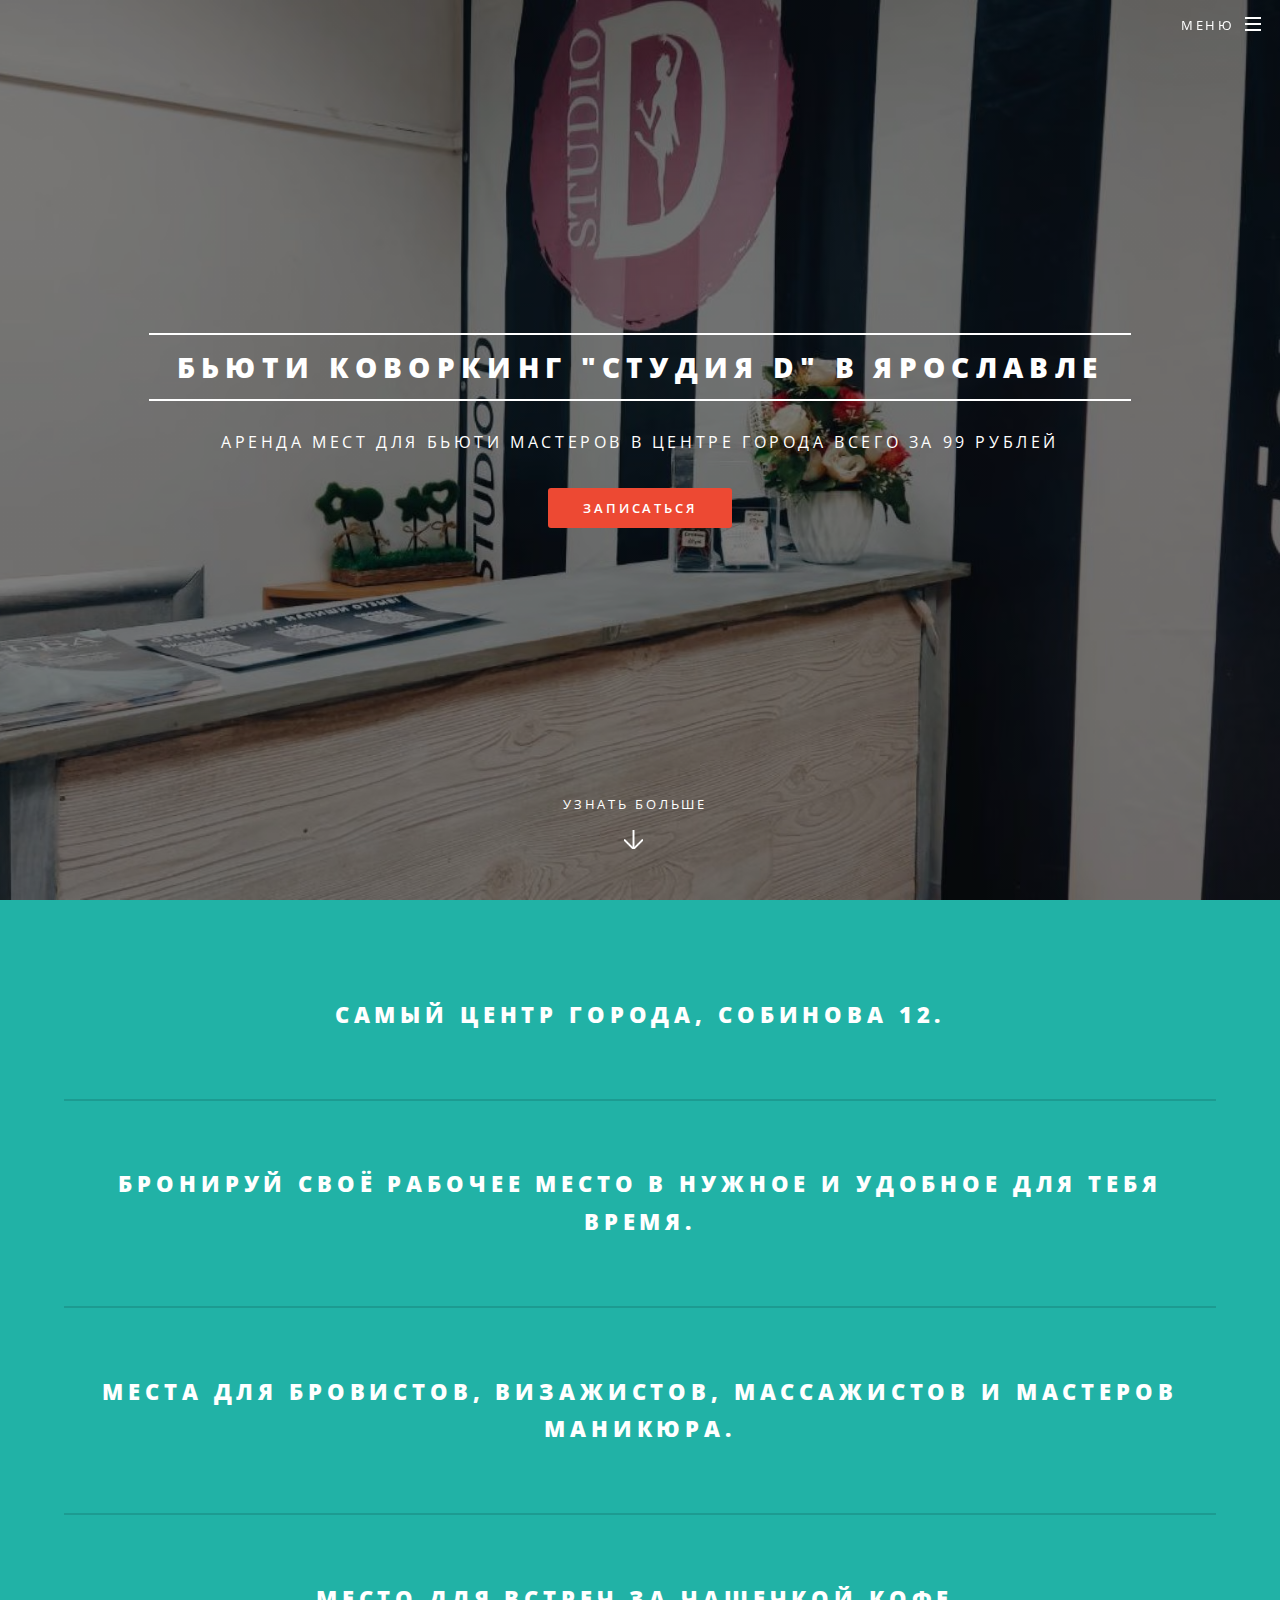
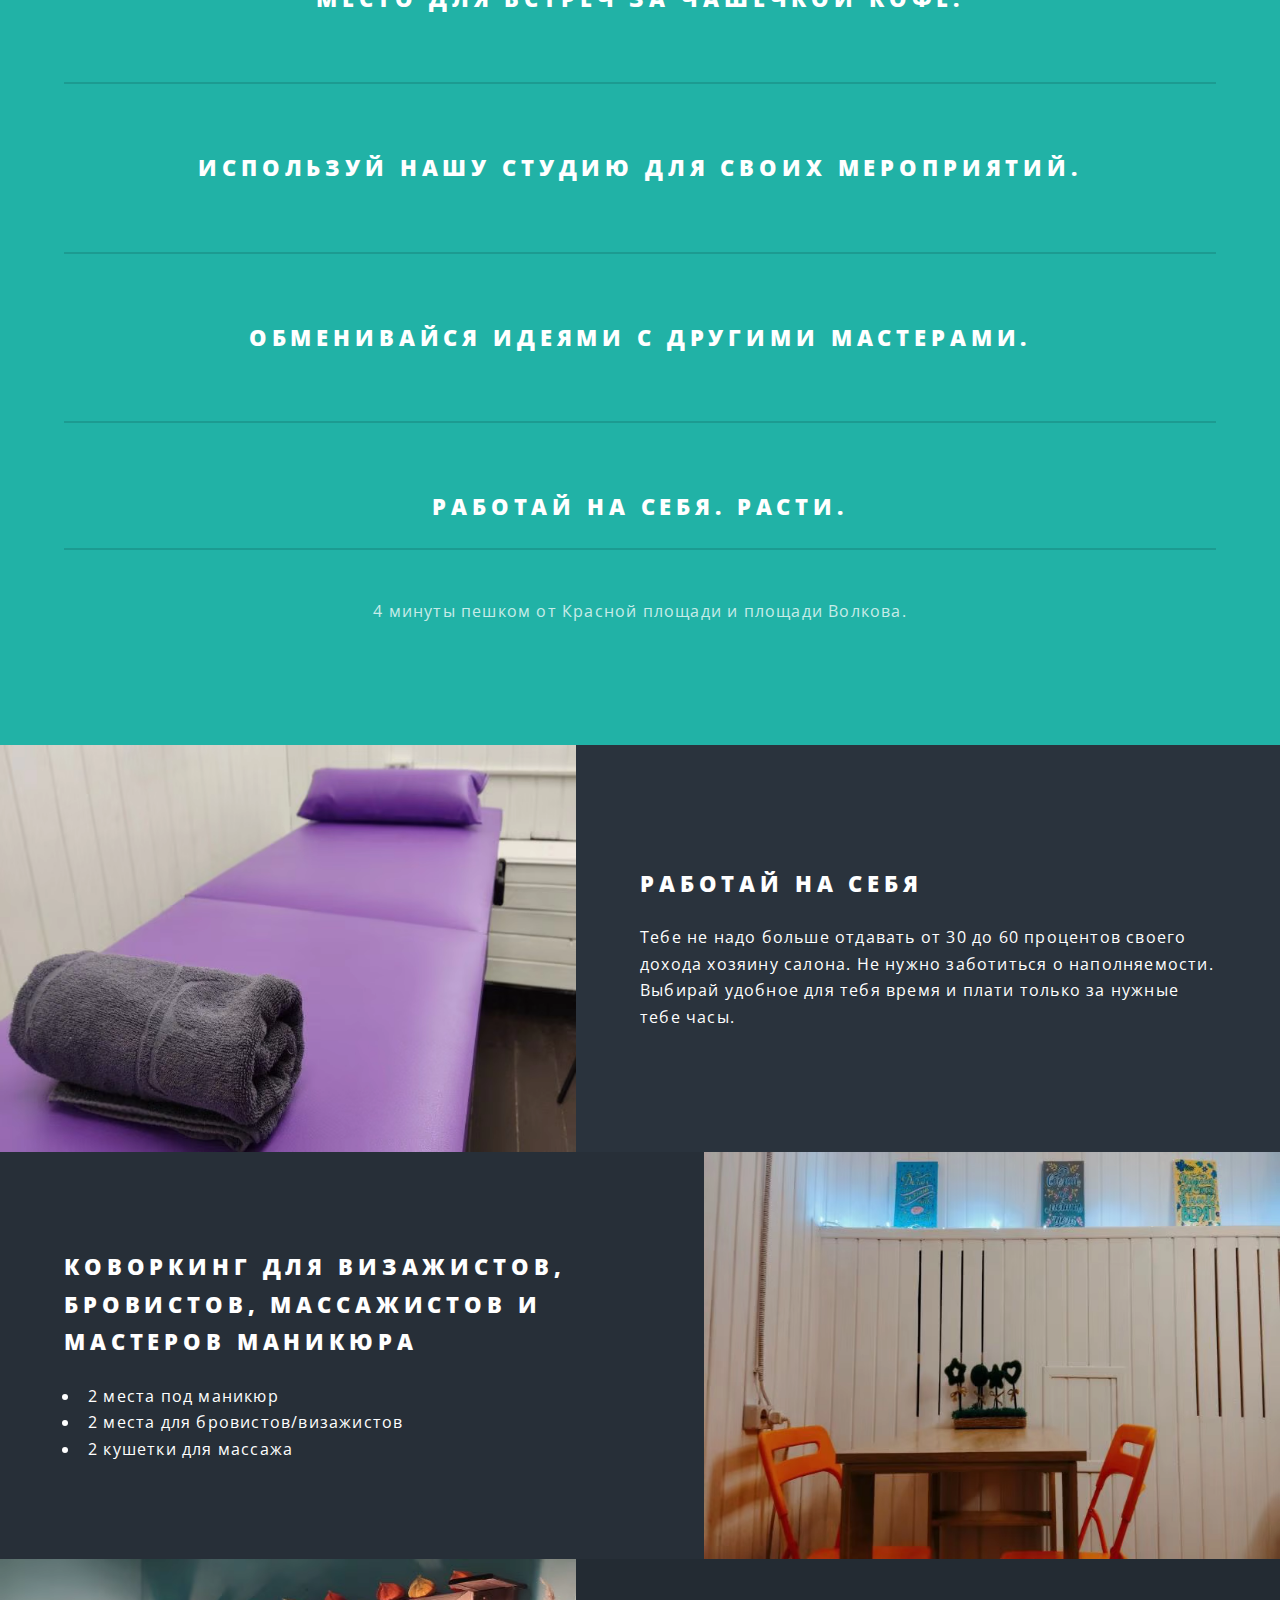
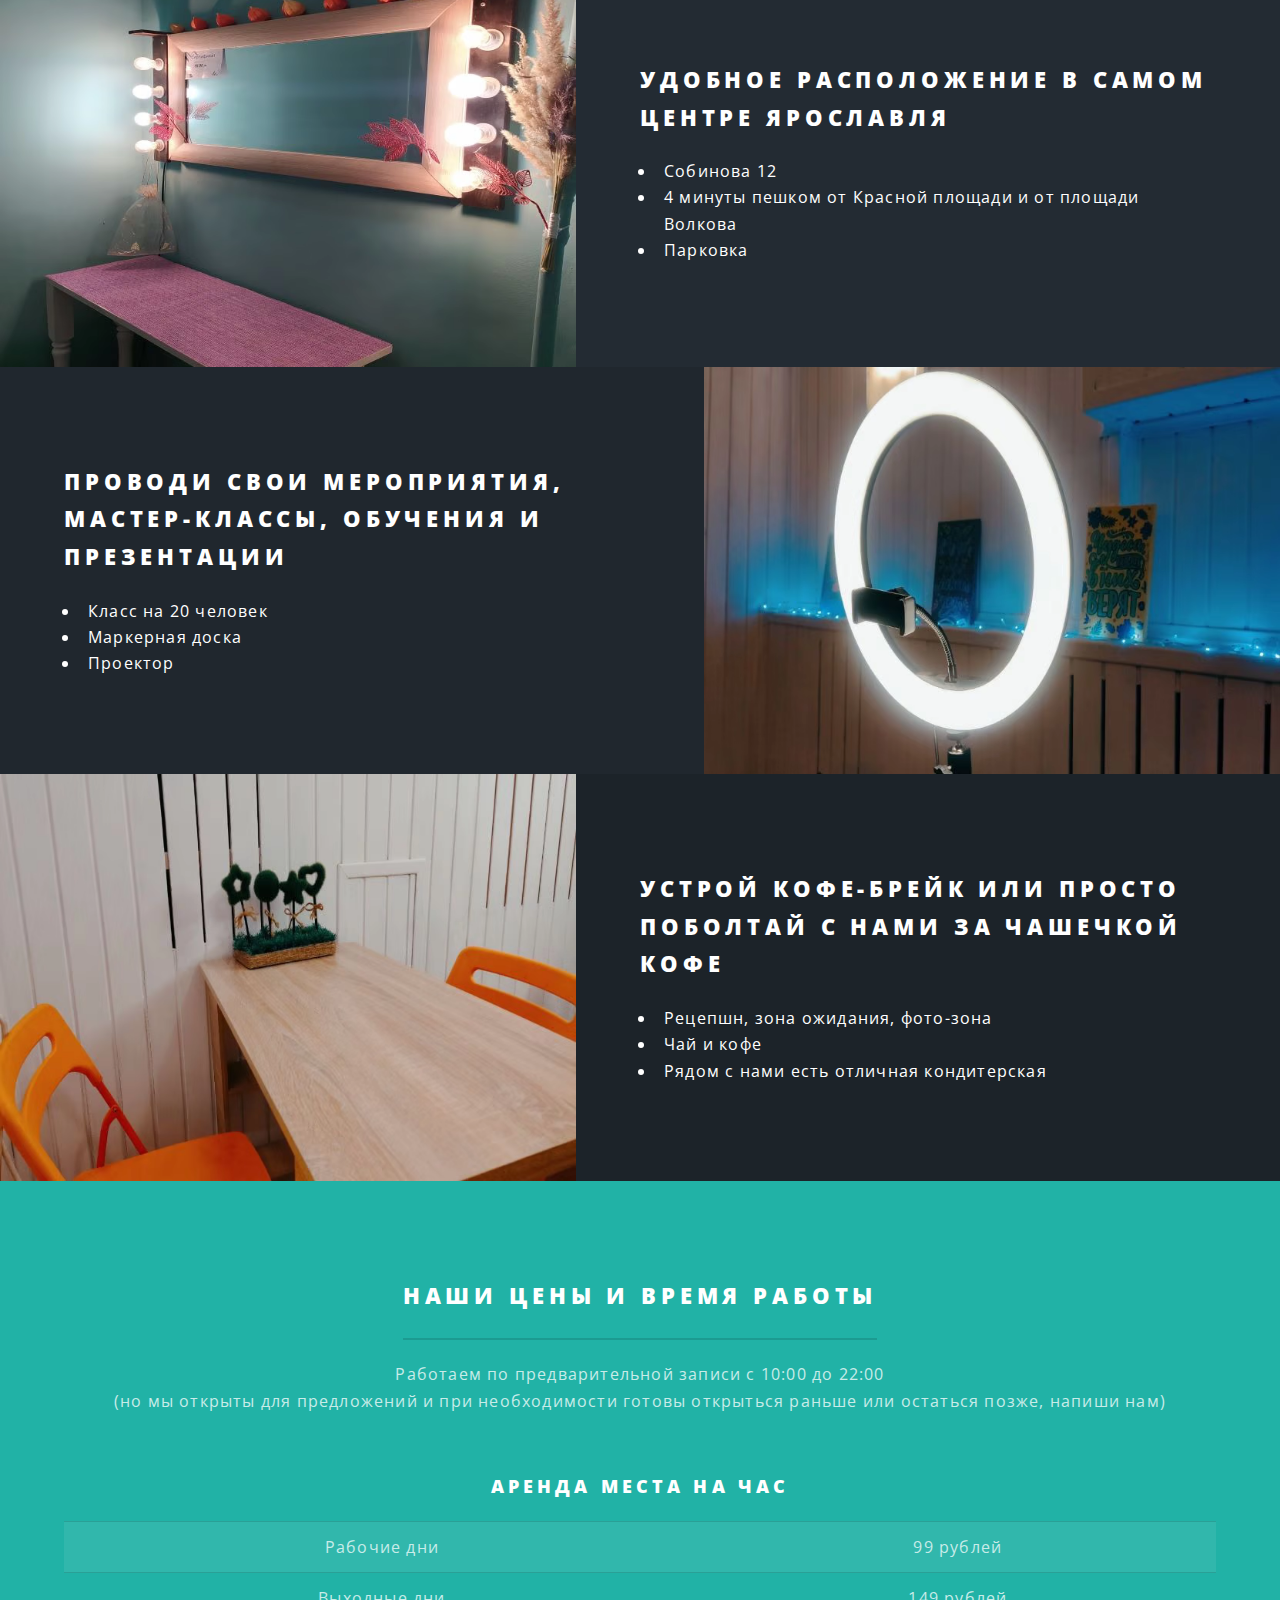
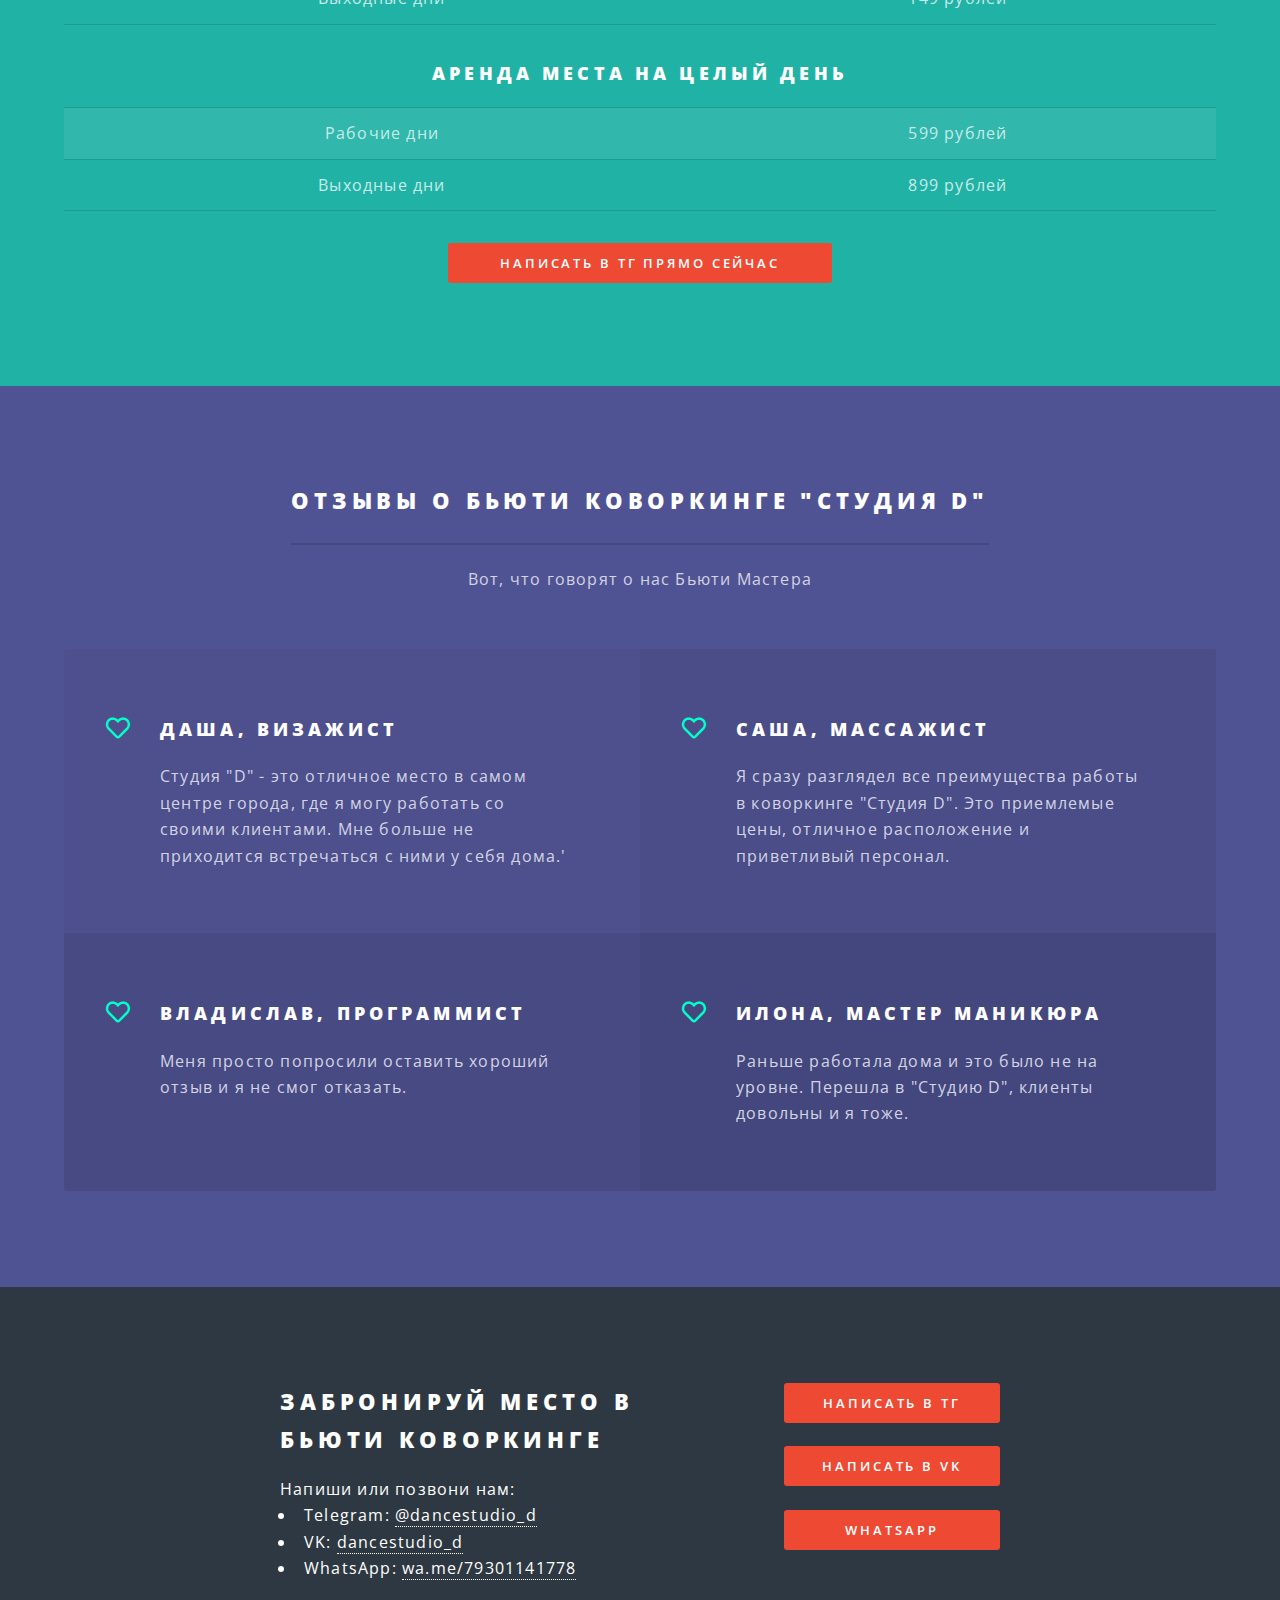
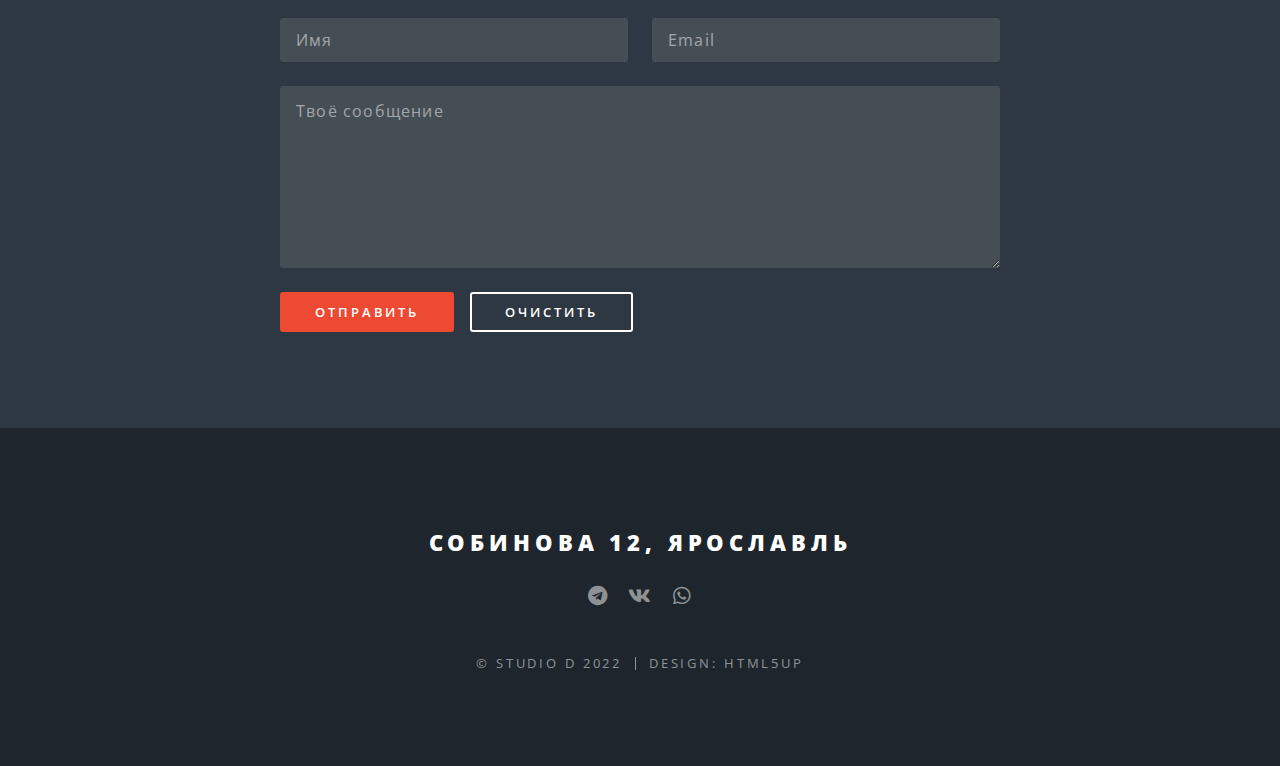
==== commit 9fcd32b3: "new 5" ====
--- a/index.html
+++ b/index.html
@@ -4,4 +4,4 @@
  * License - https://fontawesome.com/license/free (Icons: CC BY 4.0, Fonts: SIL OFL 1.1, Code: MIT License)
  */.fa,.fab,.fal,.far,.fas{-moz-osx-font-smoothing:grayscale;-webkit-font-smoothing:antialiased;text-rendering:auto;display:inline-block;font-style:normal;font-variant:normal;line-height:1}.fa-lg{font-size:1.33333em;line-height:.75em;vertical-align:-.0667em}.fa-xs{font-size:.75em}.fa-sm{font-size:.875em}.fa-1x{font-size:1em}.fa-2x{font-size:2em}.fa-3x{font-size:3em}.fa-4x{font-size:4em}.fa-5x{font-size:5em}.fa-6x{font-size:6em}.fa-7x{font-size:7em}.fa-8x{font-size:8em}.fa-9x{font-size:9em}.fa-10x{font-size:10em}.fa-fw{text-align:center;width:1.25em}.fa-ul{list-style-type:none;margin-left:2.5em;padding-left:0}.fa-ul>li{position:relative}.fa-li{left:-2em;line-height:inherit;position:absolute;text-align:center;width:2em}.fa-border{border:.08em solid #eee;border-radius:.1em;padding:.2em .25em .15em}.fa-pull-left{float:left}.fa-pull-right{float:right}.fa.fa-pull-left,.fab.fa-pull-left,.fal.fa-pull-left,.far.fa-pull-left,.fas.fa-pull-left{margin-right:.3em}.fa.fa-pull-right,.fab.fa-pull-right,.fal.fa-pull-right,.far.fa-pull-right,.fas.fa-pull-right{margin-left:.3em}.fa-spin{animation:fa-spin 2s linear infinite}.fa-pulse{animation:fa-spin 1s steps(8) infinite}@keyframes fa-spin{0%{transform:rotate(0deg)}to{transform:rotate(1turn)}}.fa-rotate-90{-ms-filter:"progid:DXImageTransform.Microsoft.BasicImage(rotation=1)";transform:rotate(90deg)}.fa-rotate-180{-ms-filter:"progid:DXImageTransform.Microsoft.BasicImage(rotation=2)";transform:rotate(180deg)}.fa-rotate-270{-ms-filter:"progid:DXImageTransform.Microsoft.BasicImage(rotation=3)";transform:rotate(270deg)}.fa-flip-horizontal{-ms-filter:"progid:DXImageTransform.Microsoft.BasicImage(rotation=0, mirror=1)";transform:scaleX(-1)}.fa-flip-vertical{transform:scaleY(-1)}.fa-flip-both,.fa-flip-horizontal.fa-flip-vertical,.fa-flip-vertical{-ms-filter:"progid:DXImageTransform.Microsoft.BasicImage(rotation=2, mirror=1)"}.fa-flip-both,.fa-flip-horizontal.fa-flip-vertical{transform:scale(-1)}:root .fa-flip-both,:root .fa-flip-horizontal,:root .fa-flip-vertical,:root .fa-rotate-180,:root .fa-rotate-270,:root .fa-rotate-90{filter:none}.fa-stack{display:inline-block;height:2em;line-height:2em;position:relative;vertical-align:middle;width:2.5em}.fa-stack-1x,.fa-stack-2x{left:0;position:absolute;text-align:center;width:100%}.fa-stack-1x{line-height:inherit}.fa-stack-2x{font-size:2em}.fa-inverse{color:#fff}.fa-500px:before{content:"\f26e"}.fa-accessible-icon:before{content:"\f368"}.fa-accusoft:before{content:"\f369"}.fa-acquisitions-incorporated:before{content:"\f6af"}.fa-ad:before{content:"\f641"}.fa-address-book:before{content:"\f2b9"}.fa-address-card:before{content:"\f2bb"}.fa-adjust:before{content:"\f042"}.fa-adn:before{content:"\f170"}.fa-adobe:before{content:"\f778"}.fa-adversal:before{content:"\f36a"}.fa-affiliatetheme:before{content:"\f36b"}.fa-air-freshener:before{content:"\f5d0"}.fa-airbnb:before{content:"\f834"}.fa-algolia:before{content:"\f36c"}.fa-align-center:before{content:"\f037"}.fa-align-justify:before{content:"\f039"}.fa-align-left:before{content:"\f036"}.fa-align-right:before{content:"\f038"}.fa-alipay:before{content:"\f642"}.fa-allergies:before{content:"\f461"}.fa-amazon:before{content:"\f270"}.fa-amazon-pay:before{content:"\f42c"}.fa-ambulance:before{content:"\f0f9"}.fa-american-sign-language-interpreting:before{content:"\f2a3"}.fa-amilia:before{content:"\f36d"}.fa-anchor:before{content:"\f13d"}.fa-android:before{content:"\f17b"}.fa-angellist:before{content:"\f209"}.fa-angle-double-down:before{content:"\f103"}.fa-angle-double-left:before{content:"\f100"}.fa-angle-double-right:before{content:"\f101"}.fa-angle-double-up:before{content:"\f102"}.fa-angle-down:before{content:"\f107"}.fa-angle-left:before{content:"\f104"}.fa-angle-right:before{content:"\f105"}.fa-angle-up:before{content:"\f106"}.fa-angry:before{content:"\f556"}.fa-angrycreative:before{content:"\f36e"}.fa-angular:before{content:"\f420"}.fa-ankh:before{content:"\f644"}.fa-app-store:before{content:"\f36f"}.fa-app-store-ios:before{content:"\f370"}.fa-apper:before{content:"\f371"}.fa-apple:before{content:"\f179"}.fa-apple-alt:before{content:"\f5d1"}.fa-apple-pay:before{content:"\f415"}.fa-archive:before{content:"\f187"}.fa-archway:before{content:"\f557"}.fa-arrow-alt-circle-down:before{content:"\f358"}.fa-arrow-alt-circle-left:before{content:"\f359"}.fa-arrow-alt-circle-right:before{content:"\f35a"}.fa-arrow-alt-circle-up:before{content:"\f35b"}.fa-arrow-circle-down:before{content:"\f0ab"}.fa-arrow-circle-left:before{content:"\f0a8"}.fa-arrow-circle-right:before{content:"\f0a9"}.fa-arrow-circle-up:before{content:"\f0aa"}.fa-arrow-down:before{content:"\f063"}.fa-arrow-left:before{content:"\f060"}.fa-arrow-right:before{content:"\f061"}.fa-arrow-up:before{content:"\f062"}.fa-arrows-alt:before{content:"\f0b2"}.fa-arrows-alt-h:before{content:"\f337"}.fa-arrows-alt-v:before{content:"\f338"}.fa-artstation:before{content:"\f77a"}.fa-assistive-listening-systems:before{content:"\f2a2"}.fa-asterisk:before{content:"\f069"}.fa-asymmetrik:before{content:"\f372"}.fa-at:before{content:"\f1fa"}.fa-atlas:before{content:"\f558"}.fa-atlassian:before{content:"\f77b"}.fa-atom:before{content:"\f5d2"}.fa-audible:before{content:"\f373"}.fa-audio-description:before{content:"\f29e"}.fa-autoprefixer:before{content:"\f41c"}.fa-avianex:before{content:"\f374"}.fa-aviato:before{content:"\f421"}.fa-award:before{content:"\f559"}.fa-aws:before{content:"\f375"}.fa-baby:before{content:"\f77c"}.fa-baby-carriage:before{content:"\f77d"}.fa-backspace:before{content:"\f55a"}.fa-backward:before{content:"\f04a"}.fa-bacon:before{content:"\f7e5"}.fa-balance-scale:before{content:"\f24e"}.fa-balance-scale-left:before{content:"\f515"}.fa-balance-scale-right:before{content:"\f516"}.fa-ban:before{content:"\f05e"}.fa-band-aid:before{content:"\f462"}.fa-bandcamp:before{content:"\f2d5"}.fa-barcode:before{content:"\f02a"}.fa-bars:before{content:"\f0c9"}.fa-baseball-ball:before{content:"\f433"}.fa-basketball-ball:before{content:"\f434"}.fa-bath:before{content:"\f2cd"}.fa-battery-empty:before{content:"\f244"}.fa-battery-full:before{content:"\f240"}.fa-battery-half:before{content:"\f242"}.fa-battery-quarter:before{content:"\f243"}.fa-battery-three-quarters:before{content:"\f241"}.fa-battle-net:before{content:"\f835"}.fa-bed:before{content:"\f236"}.fa-beer:before{content:"\f0fc"}.fa-behance:before{content:"\f1b4"}.fa-behance-square:before{content:"\f1b5"}.fa-bell:before{content:"\f0f3"}.fa-bell-slash:before{content:"\f1f6"}.fa-bezier-curve:before{content:"\f55b"}.fa-bible:before{content:"\f647"}.fa-bicycle:before{content:"\f206"}.fa-biking:before{content:"\f84a"}.fa-bimobject:before{content:"\f378"}.fa-binoculars:before{content:"\f1e5"}.fa-biohazard:before{content:"\f780"}.fa-birthday-cake:before{content:"\f1fd"}.fa-bitbucket:before{content:"\f171"}.fa-bitcoin:before{content:"\f379"}.fa-bity:before{content:"\f37a"}.fa-black-tie:before{content:"\f27e"}.fa-blackberry:before{content:"\f37b"}.fa-blender:before{content:"\f517"}.fa-blender-phone:before{content:"\f6b6"}.fa-blind:before{content:"\f29d"}.fa-blog:before{content:"\f781"}.fa-blogger:before{content:"\f37c"}.fa-blogger-b:before{content:"\f37d"}.fa-bluetooth:before{content:"\f293"}.fa-bluetooth-b:before{content:"\f294"}.fa-bold:before{content:"\f032"}.fa-bolt:before{content:"\f0e7"}.fa-bomb:before{content:"\f1e2"}.fa-bone:before{content:"\f5d7"}.fa-bong:before{content:"\f55c"}.fa-book:before{content:"\f02d"}.fa-book-dead:before{content:"\f6b7"}.fa-book-medical:before{content:"\f7e6"}.fa-book-open:before{content:"\f518"}.fa-book-reader:before{content:"\f5da"}.fa-bookmark:before{content:"\f02e"}.fa-bootstrap:before{content:"\f836"}.fa-border-all:before{content:"\f84c"}.fa-border-none:before{content:"\f850"}.fa-border-style:before{content:"\f853"}.fa-bowling-ball:before{content:"\f436"}.fa-box:before{content:"\f466"}.fa-box-open:before{content:"\f49e"}.fa-boxes:before{content:"\f468"}.fa-braille:before{content:"\f2a1"}.fa-brain:before{content:"\f5dc"}.fa-bread-slice:before{content:"\f7ec"}.fa-briefcase:before{content:"\f0b1"}.fa-briefcase-medical:before{content:"\f469"}.fa-broadcast-tower:before{content:"\f519"}.fa-broom:before{content:"\f51a"}.fa-brush:before{content:"\f55d"}.fa-btc:before{content:"\f15a"}.fa-buffer:before{content:"\f837"}.fa-bug:before{content:"\f188"}.fa-building:before{content:"\f1ad"}.fa-bullhorn:before{content:"\f0a1"}.fa-bullseye:before{content:"\f140"}.fa-burn:before{content:"\f46a"}.fa-buromobelexperte:before{content:"\f37f"}.fa-bus:before{content:"\f207"}.fa-bus-alt:before{content:"\f55e"}.fa-business-time:before{content:"\f64a"}.fa-buysellads:before{content:"\f20d"}.fa-calculator:before{content:"\f1ec"}.fa-calendar:before{content:"\f133"}.fa-calendar-alt:before{content:"\f073"}.fa-calendar-check:before{content:"\f274"}.fa-calendar-day:before{content:"\f783"}.fa-calendar-minus:before{content:"\f272"}.fa-calendar-plus:before{content:"\f271"}.fa-calendar-times:before{content:"\f273"}.fa-calendar-week:before{content:"\f784"}.fa-camera:before{content:"\f030"}.fa-camera-retro:before{content:"\f083"}.fa-campground:before{content:"\f6bb"}.fa-canadian-maple-leaf:before{content:"\f785"}.fa-candy-cane:before{content:"\f786"}.fa-cannabis:before{content:"\f55f"}.fa-capsules:before{content:"\f46b"}.fa-car:before{content:"\f1b9"}.fa-car-alt:before{content:"\f5de"}.fa-car-battery:before{content:"\f5df"}.fa-car-crash:before{content:"\f5e1"}.fa-car-side:before{content:"\f5e4"}.fa-caret-down:before{content:"\f0d7"}.fa-caret-left:before{content:"\f0d9"}.fa-caret-right:before{content:"\f0da"}.fa-caret-square-down:before{content:"\f150"}.fa-caret-square-left:before{content:"\f191"}.fa-caret-square-right:before{content:"\f152"}.fa-caret-square-up:before{content:"\f151"}.fa-caret-up:before{content:"\f0d8"}.fa-carrot:before{content:"\f787"}.fa-cart-arrow-down:before{content:"\f218"}.fa-cart-plus:before{content:"\f217"}.fa-cash-register:before{content:"\f788"}.fa-cat:before{content:"\f6be"}.fa-cc-amazon-pay:before{content:"\f42d"}.fa-cc-amex:before{content:"\f1f3"}.fa-cc-apple-pay:before{content:"\f416"}.fa-cc-diners-club:before{content:"\f24c"}.fa-cc-discover:before{content:"\f1f2"}.fa-cc-jcb:before{content:"\f24b"}.fa-cc-mastercard:before{content:"\f1f1"}.fa-cc-paypal:before{content:"\f1f4"}.fa-cc-stripe:before{content:"\f1f5"}.fa-cc-visa:before{content:"\f1f0"}.fa-centercode:before{content:"\f380"}.fa-centos:before{content:"\f789"}.fa-certificate:before{content:"\f0a3"}.fa-chair:before{content:"\f6c0"}.fa-chalkboard:before{content:"\f51b"}.fa-chalkboard-teacher:before{content:"\f51c"}.fa-charging-station:before{content:"\f5e7"}.fa-chart-area:before{content:"\f1fe"}.fa-chart-bar:before{content:"\f080"}.fa-chart-line:before{content:"\f201"}.fa-chart-pie:before{content:"\f200"}.fa-check:before{content:"\f00c"}.fa-check-circle:before{content:"\f058"}.fa-check-double:before{content:"\f560"}.fa-check-square:before{content:"\f14a"}.fa-cheese:before{content:"\f7ef"}.fa-chess:before{content:"\f439"}.fa-chess-bishop:before{content:"\f43a"}.fa-chess-board:before{content:"\f43c"}.fa-chess-king:before{content:"\f43f"}.fa-chess-knight:before{content:"\f441"}.fa-chess-pawn:before{content:"\f443"}.fa-chess-queen:before{content:"\f445"}.fa-chess-rook:before{content:"\f447"}.fa-chevron-circle-down:before{content:"\f13a"}.fa-chevron-circle-left:before{content:"\f137"}.fa-chevron-circle-right:before{content:"\f138"}.fa-chevron-circle-up:before{content:"\f139"}.fa-chevron-down:before{content:"\f078"}.fa-chevron-left:before{content:"\f053"}.fa-chevron-right:before{content:"\f054"}.fa-chevron-up:before{content:"\f077"}.fa-child:before{content:"\f1ae"}.fa-chrome:before{content:"\f268"}.fa-chromecast:before{content:"\f838"}.fa-church:before{content:"\f51d"}.fa-circle:before{content:"\f111"}.fa-circle-notch:before{content:"\f1ce"}.fa-city:before{content:"\f64f"}.fa-clinic-medical:before{content:"\f7f2"}.fa-clipboard:before{content:"\f328"}.fa-clipboard-check:before{content:"\f46c"}.fa-clipboard-list:before{content:"\f46d"}.fa-clock:before{content:"\f017"}.fa-clone:before{content:"\f24d"}.fa-closed-captioning:before{content:"\f20a"}.fa-cloud:before{content:"\f0c2"}.fa-cloud-download-alt:before{content:"\f381"}.fa-cloud-meatball:before{content:"\f73b"}.fa-cloud-moon:before{content:"\f6c3"}.fa-cloud-moon-rain:before{content:"\f73c"}.fa-cloud-rain:before{content:"\f73d"}.fa-cloud-showers-heavy:before{content:"\f740"}.fa-cloud-sun:before{content:"\f6c4"}.fa-cloud-sun-rain:before{content:"\f743"}.fa-cloud-upload-alt:before{content:"\f382"}.fa-cloudscale:before{content:"\f383"}.fa-cloudsmith:before{content:"\f384"}.fa-cloudversify:before{content:"\f385"}.fa-cocktail:before{content:"\f561"}.fa-code:before{content:"\f121"}.fa-code-branch:before{content:"\f126"}.fa-codepen:before{content:"\f1cb"}.fa-codiepie:before{content:"\f284"}.fa-coffee:before{content:"\f0f4"}.fa-cog:before{content:"\f013"}.fa-cogs:before{content:"\f085"}.fa-coins:before{content:"\f51e"}.fa-columns:before{content:"\f0db"}.fa-comment:before{content:"\f075"}.fa-comment-alt:before{content:"\f27a"}.fa-comment-dollar:before{content:"\f651"}.fa-comment-dots:before{content:"\f4ad"}.fa-comment-medical:before{content:"\f7f5"}.fa-comment-slash:before{content:"\f4b3"}.fa-comments:before{content:"\f086"}.fa-comments-dollar:before{content:"\f653"}.fa-compact-disc:before{content:"\f51f"}.fa-compass:before{content:"\f14e"}.fa-compress:before{content:"\f066"}.fa-compress-arrows-alt:before{content:"\f78c"}.fa-concierge-bell:before{content:"\f562"}.fa-confluence:before{content:"\f78d"}.fa-connectdevelop:before{content:"\f20e"}.fa-contao:before{content:"\f26d"}.fa-cookie:before{content:"\f563"}.fa-cookie-bite:before{content:"\f564"}.fa-copy:before{content:"\f0c5"}.fa-copyright:before{content:"\f1f9"}.fa-couch:before{content:"\f4b8"}.fa-cpanel:before{content:"\f388"}.fa-creative-commons:before{content:"\f25e"}.fa-creative-commons-by:before{content:"\f4e7"}.fa-creative-commons-nc:before{content:"\f4e8"}.fa-creative-commons-nc-eu:before{content:"\f4e9"}.fa-creative-commons-nc-jp:before{content:"\f4ea"}.fa-creative-commons-nd:before{content:"\f4eb"}.fa-creative-commons-pd:before{content:"\f4ec"}.fa-creative-commons-pd-alt:before{content:"\f4ed"}.fa-creative-commons-remix:before{content:"\f4ee"}.fa-creative-commons-sa:before{content:"\f4ef"}.fa-creative-commons-sampling:before{content:"\f4f0"}.fa-creative-commons-sampling-plus:before{content:"\f4f1"}.fa-creative-commons-share:before{content:"\f4f2"}.fa-creative-commons-zero:before{content:"\f4f3"}.fa-credit-card:before{content:"\f09d"}.fa-critical-role:before{content:"\f6c9"}.fa-crop:before{content:"\f125"}.fa-crop-alt:before{content:"\f565"}.fa-cross:before{content:"\f654"}.fa-crosshairs:before{content:"\f05b"}.fa-crow:before{content:"\f520"}.fa-crown:before{content:"\f521"}.fa-crutch:before{content:"\f7f7"}.fa-css3:before{content:"\f13c"}.fa-css3-alt:before{content:"\f38b"}.fa-cube:before{content:"\f1b2"}.fa-cubes:before{content:"\f1b3"}.fa-cut:before{content:"\f0c4"}.fa-cuttlefish:before{content:"\f38c"}.fa-d-and-d:before{content:"\f38d"}.fa-d-and-d-beyond:before{content:"\f6ca"}.fa-dashcube:before{content:"\f210"}.fa-database:before{content:"\f1c0"}.fa-deaf:before{content:"\f2a4"}.fa-delicious:before{content:"\f1a5"}.fa-democrat:before{content:"\f747"}.fa-deploydog:before{content:"\f38e"}.fa-deskpro:before{content:"\f38f"}.fa-desktop:before{content:"\f108"}.fa-dev:before{content:"\f6cc"}.fa-deviantart:before{content:"\f1bd"}.fa-dharmachakra:before{content:"\f655"}.fa-dhl:before{content:"\f790"}.fa-diagnoses:before{content:"\f470"}.fa-diaspora:before{content:"\f791"}.fa-dice:before{content:"\f522"}.fa-dice-d20:before{content:"\f6cf"}.fa-dice-d6:before{content:"\f6d1"}.fa-dice-five:before{content:"\f523"}.fa-dice-four:before{content:"\f524"}.fa-dice-one:before{content:"\f525"}.fa-dice-six:before{content:"\f526"}.fa-dice-three:before{content:"\f527"}.fa-dice-two:before{content:"\f528"}.fa-digg:before{content:"\f1a6"}.fa-digital-ocean:before{content:"\f391"}.fa-digital-tachograph:before{content:"\f566"}.fa-directions:before{content:"\f5eb"}.fa-discord:before{content:"\f392"}.fa-discourse:before{content:"\f393"}.fa-divide:before{content:"\f529"}.fa-dizzy:before{content:"\f567"}.fa-dna:before{content:"\f471"}.fa-dochub:before{content:"\f394"}.fa-docker:before{content:"\f395"}.fa-dog:before{content:"\f6d3"}.fa-dollar-sign:before{content:"\f155"}.fa-dolly:before{content:"\f472"}.fa-dolly-flatbed:before{content:"\f474"}.fa-donate:before{content:"\f4b9"}.fa-door-closed:before{content:"\f52a"}.fa-door-open:before{content:"\f52b"}.fa-dot-circle:before{content:"\f192"}.fa-dove:before{content:"\f4ba"}.fa-download:before{content:"\f019"}.fa-draft2digital:before{content:"\f396"}.fa-drafting-compass:before{content:"\f568"}.fa-dragon:before{content:"\f6d5"}.fa-draw-polygon:before{content:"\f5ee"}.fa-dribbble:before{content:"\f17d"}.fa-dribbble-square:before{content:"\f397"}.fa-dropbox:before{content:"\f16b"}.fa-drum:before{content:"\f569"}.fa-drum-steelpan:before{content:"\f56a"}.fa-drumstick-bite:before{content:"\f6d7"}.fa-drupal:before{content:"\f1a9"}.fa-dumbbell:before{content:"\f44b"}.fa-dumpster:before{content:"\f793"}.fa-dumpster-fire:before{content:"\f794"}.fa-dungeon:before{content:"\f6d9"}.fa-dyalog:before{content:"\f399"}.fa-earlybirds:before{content:"\f39a"}.fa-ebay:before{content:"\f4f4"}.fa-edge:before{content:"\f282"}.fa-edit:before{content:"\f044"}.fa-egg:before{content:"\f7fb"}.fa-eject:before{content:"\f052"}.fa-elementor:before{content:"\f430"}.fa-ellipsis-h:before{content:"\f141"}.fa-ellipsis-v:before{content:"\f142"}.fa-ello:before{content:"\f5f1"}.fa-ember:before{content:"\f423"}.fa-empire:before{content:"\f1d1"}.fa-envelope:before{content:"\f0e0"}.fa-envelope-open:before{content:"\f2b6"}.fa-envelope-open-text:before{content:"\f658"}.fa-envelope-square:before{content:"\f199"}.fa-envira:before{content:"\f299"}.fa-equals:before{content:"\f52c"}.fa-eraser:before{content:"\f12d"}.fa-erlang:before{content:"\f39d"}.fa-ethereum:before{content:"\f42e"}.fa-ethernet:before{content:"\f796"}.fa-etsy:before{content:"\f2d7"}.fa-euro-sign:before{content:"\f153"}.fa-evernote:before{content:"\f839"}.fa-exchange-alt:before{content:"\f362"}.fa-exclamation:before{content:"\f12a"}.fa-exclamation-circle:before{content:"\f06a"}.fa-exclamation-triangle:before{content:"\f071"}.fa-expand:before{content:"\f065"}.fa-expand-arrows-alt:before{content:"\f31e"}.fa-expeditedssl:before{content:"\f23e"}.fa-external-link-alt:before{content:"\f35d"}.fa-external-link-square-alt:before{content:"\f360"}.fa-eye:before{content:"\f06e"}.fa-eye-dropper:before{content:"\f1fb"}.fa-eye-slash:before{content:"\f070"}.fa-facebook:before{content:"\f09a"}.fa-facebook-f:before{content:"\f39e"}.fa-facebook-messenger:before{content:"\f39f"}.fa-facebook-square:before{content:"\f082"}.fa-fan:before{content:"\f863"}.fa-fantasy-flight-games:before{content:"\f6dc"}.fa-fast-backward:before{content:"\f049"}.fa-fast-forward:before{content:"\f050"}.fa-fax:before{content:"\f1ac"}.fa-feather:before{content:"\f52d"}.fa-feather-alt:before{content:"\f56b"}.fa-fedex:before{content:"\f797"}.fa-fedora:before{content:"\f798"}.fa-female:before{content:"\f182"}.fa-fighter-jet:before{content:"\f0fb"}.fa-figma:before{content:"\f799"}.fa-file:before{content:"\f15b"}.fa-file-alt:before{content:"\f15c"}.fa-file-archive:before{content:"\f1c6"}.fa-file-audio:before{content:"\f1c7"}.fa-file-code:before{content:"\f1c9"}.fa-file-contract:before{content:"\f56c"}.fa-file-csv:before{content:"\f6dd"}.fa-file-download:before{content:"\f56d"}.fa-file-excel:before{content:"\f1c3"}.fa-file-export:before{content:"\f56e"}.fa-file-image:before{content:"\f1c5"}.fa-file-import:before{content:"\f56f"}.fa-file-invoice:before{content:"\f570"}.fa-file-invoice-dollar:before{content:"\f571"}.fa-file-medical:before{content:"\f477"}.fa-file-medical-alt:before{content:"\f478"}.fa-file-pdf:before{content:"\f1c1"}.fa-file-powerpoint:before{content:"\f1c4"}.fa-file-prescription:before{content:"\f572"}.fa-file-signature:before{content:"\f573"}.fa-file-upload:before{content:"\f574"}.fa-file-video:before{content:"\f1c8"}.fa-file-word:before{content:"\f1c2"}.fa-fill:before{content:"\f575"}.fa-fill-drip:before{content:"\f576"}.fa-film:before{content:"\f008"}.fa-filter:before{content:"\f0b0"}.fa-fingerprint:before{content:"\f577"}.fa-fire:before{content:"\f06d"}.fa-fire-alt:before{content:"\f7e4"}.fa-fire-extinguisher:before{content:"\f134"}.fa-firefox:before{content:"\f269"}.fa-first-aid:before{content:"\f479"}.fa-first-order:before{content:"\f2b0"}.fa-first-order-alt:before{content:"\f50a"}.fa-firstdraft:before{content:"\f3a1"}.fa-fish:before{content:"\f578"}.fa-fist-raised:before{content:"\f6de"}.fa-flag:before{content:"\f024"}.fa-flag-checkered:before{content:"\f11e"}.fa-flag-usa:before{content:"\f74d"}.fa-flask:before{content:"\f0c3"}.fa-flickr:before{content:"\f16e"}.fa-flipboard:before{content:"\f44d"}.fa-flushed:before{content:"\f579"}.fa-fly:before{content:"\f417"}.fa-folder:before{content:"\f07b"}.fa-folder-minus:before{content:"\f65d"}.fa-folder-open:before{content:"\f07c"}.fa-folder-plus:before{content:"\f65e"}.fa-font:before{content:"\f031"}.fa-font-awesome:before{content:"\f2b4"}.fa-font-awesome-alt:before{content:"\f35c"}.fa-font-awesome-flag:before{content:"\f425"}.fa-font-awesome-logo-full:before{content:"\f4e6"}.fa-fonticons:before{content:"\f280"}.fa-fonticons-fi:before{content:"\f3a2"}.fa-football-ball:before{content:"\f44e"}.fa-fort-awesome:before{content:"\f286"}.fa-fort-awesome-alt:before{content:"\f3a3"}.fa-forumbee:before{content:"\f211"}.fa-forward:before{content:"\f04e"}.fa-foursquare:before{content:"\f180"}.fa-free-code-camp:before{content:"\f2c5"}.fa-freebsd:before{content:"\f3a4"}.fa-frog:before{content:"\f52e"}.fa-frown:before{content:"\f119"}.fa-frown-open:before{content:"\f57a"}.fa-fulcrum:before{content:"\f50b"}.fa-funnel-dollar:before{content:"\f662"}.fa-futbol:before{content:"\f1e3"}.fa-galactic-republic:before{content:"\f50c"}.fa-galactic-senate:before{content:"\f50d"}.fa-gamepad:before{content:"\f11b"}.fa-gas-pump:before{content:"\f52f"}.fa-gavel:before{content:"\f0e3"}.fa-gem:before{content:"\f3a5"}.fa-genderless:before{content:"\f22d"}.fa-get-pocket:before{content:"\f265"}.fa-gg:before{content:"\f260"}.fa-gg-circle:before{content:"\f261"}.fa-ghost:before{content:"\f6e2"}.fa-gift:before{content:"\f06b"}.fa-gifts:before{content:"\f79c"}.fa-git:before{content:"\f1d3"}.fa-git-alt:before{content:"\f841"}.fa-git-square:before{content:"\f1d2"}.fa-github:before{content:"\f09b"}.fa-github-alt:before{content:"\f113"}.fa-github-square:before{content:"\f092"}.fa-gitkraken:before{content:"\f3a6"}.fa-gitlab:before{content:"\f296"}.fa-gitter:before{content:"\f426"}.fa-glass-cheers:before{content:"\f79f"}.fa-glass-martini:before{content:"\f000"}.fa-glass-martini-alt:before{content:"\f57b"}.fa-glass-whiskey:before{content:"\f7a0"}.fa-glasses:before{content:"\f530"}.fa-glide:before{content:"\f2a5"}.fa-glide-g:before{content:"\f2a6"}.fa-globe:before{content:"\f0ac"}.fa-globe-africa:before{content:"\f57c"}.fa-globe-americas:before{content:"\f57d"}.fa-globe-asia:before{content:"\f57e"}.fa-globe-europe:before{content:"\f7a2"}.fa-gofore:before{content:"\f3a7"}.fa-golf-ball:before{content:"\f450"}.fa-goodreads:before{content:"\f3a8"}.fa-goodreads-g:before{content:"\f3a9"}.fa-google:before{content:"\f1a0"}.fa-google-drive:before{content:"\f3aa"}.fa-google-play:before{content:"\f3ab"}.fa-google-plus:before{content:"\f2b3"}.fa-google-plus-g:before{content:"\f0d5"}.fa-google-plus-square:before{content:"\f0d4"}.fa-google-wallet:before{content:"\f1ee"}.fa-gopuram:before{content:"\f664"}.fa-graduation-cap:before{content:"\f19d"}.fa-gratipay:before{content:"\f184"}.fa-grav:before{content:"\f2d6"}.fa-greater-than:before{content:"\f531"}.fa-greater-than-equal:before{content:"\f532"}.fa-grimace:before{content:"\f57f"}.fa-grin:before{content:"\f580"}.fa-grin-alt:before{content:"\f581"}.fa-grin-beam:before{content:"\f582"}.fa-grin-beam-sweat:before{content:"\f583"}.fa-grin-hearts:before{content:"\f584"}.fa-grin-squint:before{content:"\f585"}.fa-grin-squint-tears:before{content:"\f586"}.fa-grin-stars:before{content:"\f587"}.fa-grin-tears:before{content:"\f588"}.fa-grin-tongue:before{content:"\f589"}.fa-grin-tongue-squint:before{content:"\f58a"}.fa-grin-tongue-wink:before{content:"\f58b"}.fa-grin-wink:before{content:"\f58c"}.fa-grip-horizontal:before{content:"\f58d"}.fa-grip-lines:before{content:"\f7a4"}.fa-grip-lines-vertical:before{content:"\f7a5"}.fa-grip-vertical:before{content:"\f58e"}.fa-gripfire:before{content:"\f3ac"}.fa-grunt:before{content:"\f3ad"}.fa-guitar:before{content:"\f7a6"}.fa-gulp:before{content:"\f3ae"}.fa-h-square:before{content:"\f0fd"}.fa-hacker-news:before{content:"\f1d4"}.fa-hacker-news-square:before{content:"\f3af"}.fa-hackerrank:before{content:"\f5f7"}.fa-hamburger:before{content:"\f805"}.fa-hammer:before{content:"\f6e3"}.fa-hamsa:before{content:"\f665"}.fa-hand-holding:before{content:"\f4bd"}.fa-hand-holding-heart:before{content:"\f4be"}.fa-hand-holding-usd:before{content:"\f4c0"}.fa-hand-lizard:before{content:"\f258"}.fa-hand-middle-finger:before{content:"\f806"}.fa-hand-paper:before{content:"\f256"}.fa-hand-peace:before{content:"\f25b"}.fa-hand-point-down:before{content:"\f0a7"}.fa-hand-point-left:before{content:"\f0a5"}.fa-hand-point-right:before{content:"\f0a4"}.fa-hand-point-up:before{content:"\f0a6"}.fa-hand-pointer:before{content:"\f25a"}.fa-hand-rock:before{content:"\f255"}.fa-hand-scissors:before{content:"\f257"}.fa-hand-spock:before{content:"\f259"}.fa-hands:before{content:"\f4c2"}.fa-hands-helping:before{content:"\f4c4"}.fa-handshake:before{content:"\f2b5"}.fa-hanukiah:before{content:"\f6e6"}.fa-hard-hat:before{content:"\f807"}.fa-hashtag:before{content:"\f292"}.fa-hat-wizard:before{content:"\f6e8"}.fa-haykal:before{content:"\f666"}.fa-hdd:before{content:"\f0a0"}.fa-heading:before{content:"\f1dc"}.fa-headphones:before{content:"\f025"}.fa-headphones-alt:before{content:"\f58f"}.fa-headset:before{content:"\f590"}.fa-heart:before{content:"\f004"}.fa-heart-broken:before{content:"\f7a9"}.fa-heartbeat:before{content:"\f21e"}.fa-helicopter:before{content:"\f533"}.fa-highlighter:before{content:"\f591"}.fa-hiking:before{content:"\f6ec"}.fa-hippo:before{content:"\f6ed"}.fa-hips:before{content:"\f452"}.fa-hire-a-helper:before{content:"\f3b0"}.fa-history:before{content:"\f1da"}.fa-hockey-puck:before{content:"\f453"}.fa-holly-berry:before{content:"\f7aa"}.fa-home:before{content:"\f015"}.fa-hooli:before{content:"\f427"}.fa-hornbill:before{content:"\f592"}.fa-horse:before{content:"\f6f0"}.fa-horse-head:before{content:"\f7ab"}.fa-hospital:before{content:"\f0f8"}.fa-hospital-alt:before{content:"\f47d"}.fa-hospital-symbol:before{content:"\f47e"}.fa-hot-tub:before{content:"\f593"}.fa-hotdog:before{content:"\f80f"}.fa-hotel:before{content:"\f594"}.fa-hotjar:before{content:"\f3b1"}.fa-hourglass:before{content:"\f254"}.fa-hourglass-end:before{content:"\f253"}.fa-hourglass-half:before{content:"\f252"}.fa-hourglass-start:before{content:"\f251"}.fa-house-damage:before{content:"\f6f1"}.fa-houzz:before{content:"\f27c"}.fa-hryvnia:before{content:"\f6f2"}.fa-html5:before{content:"\f13b"}.fa-hubspot:before{content:"\f3b2"}.fa-i-cursor:before{content:"\f246"}.fa-ice-cream:before{content:"\f810"}.fa-icicles:before{content:"\f7ad"}.fa-icons:before{content:"\f86d"}.fa-id-badge:before{content:"\f2c1"}.fa-id-card:before{content:"\f2c2"}.fa-id-card-alt:before{content:"\f47f"}.fa-igloo:before{content:"\f7ae"}.fa-image:before{content:"\f03e"}.fa-images:before{content:"\f302"}.fa-imdb:before{content:"\f2d8"}.fa-inbox:before{content:"\f01c"}.fa-indent:before{content:"\f03c"}.fa-industry:before{content:"\f275"}.fa-infinity:before{content:"\f534"}.fa-info:before{content:"\f129"}.fa-info-circle:before{content:"\f05a"}.fa-instagram:before{content:"\f16d"}.fa-intercom:before{content:"\f7af"}.fa-internet-explorer:before{content:"\f26b"}.fa-invision:before{content:"\f7b0"}.fa-ioxhost:before{content:"\f208"}.fa-italic:before{content:"\f033"}.fa-itch-io:before{content:"\f83a"}.fa-itunes:before{content:"\f3b4"}.fa-itunes-note:before{content:"\f3b5"}.fa-java:before{content:"\f4e4"}.fa-jedi:before{content:"\f669"}.fa-jedi-order:before{content:"\f50e"}.fa-jenkins:before{content:"\f3b6"}.fa-jira:before{content:"\f7b1"}.fa-joget:before{content:"\f3b7"}.fa-joint:before{content:"\f595"}.fa-joomla:before{content:"\f1aa"}.fa-journal-whills:before{content:"\f66a"}.fa-js:before{content:"\f3b8"}.fa-js-square:before{content:"\f3b9"}.fa-jsfiddle:before{content:"\f1cc"}.fa-kaaba:before{content:"\f66b"}.fa-kaggle:before{content:"\f5fa"}.fa-key:before{content:"\f084"}.fa-keybase:before{content:"\f4f5"}.fa-keyboard:before{content:"\f11c"}.fa-keycdn:before{content:"\f3ba"}.fa-khanda:before{content:"\f66d"}.fa-kickstarter:before{content:"\f3bb"}.fa-kickstarter-k:before{content:"\f3bc"}.fa-kiss:before{content:"\f596"}.fa-kiss-beam:before{content:"\f597"}.fa-kiss-wink-heart:before{content:"\f598"}.fa-kiwi-bird:before{content:"\f535"}.fa-korvue:before{content:"\f42f"}.fa-landmark:before{content:"\f66f"}.fa-language:before{content:"\f1ab"}.fa-laptop:before{content:"\f109"}.fa-laptop-code:before{content:"\f5fc"}.fa-laptop-medical:before{content:"\f812"}.fa-laravel:before{content:"\f3bd"}.fa-lastfm:before{content:"\f202"}.fa-lastfm-square:before{content:"\f203"}.fa-laugh:before{content:"\f599"}.fa-laugh-beam:before{content:"\f59a"}.fa-laugh-squint:before{content:"\f59b"}.fa-laugh-wink:before{content:"\f59c"}.fa-layer-group:before{content:"\f5fd"}.fa-leaf:before{content:"\f06c"}.fa-leanpub:before{content:"\f212"}.fa-lemon:before{content:"\f094"}.fa-less:before{content:"\f41d"}.fa-less-than:before{content:"\f536"}.fa-less-than-equal:before{content:"\f537"}.fa-level-down-alt:before{content:"\f3be"}.fa-level-up-alt:before{content:"\f3bf"}.fa-life-ring:before{content:"\f1cd"}.fa-lightbulb:before{content:"\f0eb"}.fa-line:before{content:"\f3c0"}.fa-link:before{content:"\f0c1"}.fa-linkedin:before{content:"\f08c"}.fa-linkedin-in:before{content:"\f0e1"}.fa-linode:before{content:"\f2b8"}.fa-linux:before{content:"\f17c"}.fa-lira-sign:before{content:"\f195"}.fa-list:before{content:"\f03a"}.fa-list-alt:before{content:"\f022"}.fa-list-ol:before{content:"\f0cb"}.fa-list-ul:before{content:"\f0ca"}.fa-location-arrow:before{content:"\f124"}.fa-lock:before{content:"\f023"}.fa-lock-open:before{content:"\f3c1"}.fa-long-arrow-alt-down:before{content:"\f309"}.fa-long-arrow-alt-left:before{content:"\f30a"}.fa-long-arrow-alt-right:before{content:"\f30b"}.fa-long-arrow-alt-up:before{content:"\f30c"}.fa-low-vision:before{content:"\f2a8"}.fa-luggage-cart:before{content:"\f59d"}.fa-lyft:before{content:"\f3c3"}.fa-magento:before{content:"\f3c4"}.fa-magic:before{content:"\f0d0"}.fa-magnet:before{content:"\f076"}.fa-mail-bulk:before{content:"\f674"}.fa-mailchimp:before{content:"\f59e"}.fa-male:before{content:"\f183"}.fa-mandalorian:before{content:"\f50f"}.fa-map:before{content:"\f279"}.fa-map-marked:before{content:"\f59f"}.fa-map-marked-alt:before{content:"\f5a0"}.fa-map-marker:before{content:"\f041"}.fa-map-marker-alt:before{content:"\f3c5"}.fa-map-pin:before{content:"\f276"}.fa-map-signs:before{content:"\f277"}.fa-markdown:before{content:"\f60f"}.fa-marker:before{content:"\f5a1"}.fa-mars:before{content:"\f222"}.fa-mars-double:before{content:"\f227"}.fa-mars-stroke:before{content:"\f229"}.fa-mars-stroke-h:before{content:"\f22b"}.fa-mars-stroke-v:before{content:"\f22a"}.fa-mask:before{content:"\f6fa"}.fa-mastodon:before{content:"\f4f6"}.fa-maxcdn:before{content:"\f136"}.fa-medal:before{content:"\f5a2"}.fa-medapps:before{content:"\f3c6"}.fa-medium:before{content:"\f23a"}.fa-medium-m:before{content:"\f3c7"}.fa-medkit:before{content:"\f0fa"}.fa-medrt:before{content:"\f3c8"}.fa-meetup:before{content:"\f2e0"}.fa-megaport:before{content:"\f5a3"}.fa-meh:before{content:"\f11a"}.fa-meh-blank:before{content:"\f5a4"}.fa-meh-rolling-eyes:before{content:"\f5a5"}.fa-memory:before{content:"\f538"}.fa-mendeley:before{content:"\f7b3"}.fa-menorah:before{content:"\f676"}.fa-mercury:before{content:"\f223"}.fa-meteor:before{content:"\f753"}.fa-microchip:before{content:"\f2db"}.fa-microphone:before{content:"\f130"}.fa-microphone-alt:before{content:"\f3c9"}.fa-microphone-alt-slash:before{content:"\f539"}.fa-microphone-slash:before{content:"\f131"}.fa-microscope:before{content:"\f610"}.fa-microsoft:before{content:"\f3ca"}.fa-minus:before{content:"\f068"}.fa-minus-circle:before{content:"\f056"}.fa-minus-square:before{content:"\f146"}.fa-mitten:before{content:"\f7b5"}.fa-mix:before{content:"\f3cb"}.fa-mixcloud:before{content:"\f289"}.fa-mizuni:before{content:"\f3cc"}.fa-mobile:before{content:"\f10b"}.fa-mobile-alt:before{content:"\f3cd"}.fa-modx:before{content:"\f285"}.fa-monero:before{content:"\f3d0"}.fa-money-bill:before{content:"\f0d6"}.fa-money-bill-alt:before{content:"\f3d1"}.fa-money-bill-wave:before{content:"\f53a"}.fa-money-bill-wave-alt:before{content:"\f53b"}.fa-money-check:before{content:"\f53c"}.fa-money-check-alt:before{content:"\f53d"}.fa-monument:before{content:"\f5a6"}.fa-moon:before{content:"\f186"}.fa-mortar-pestle:before{content:"\f5a7"}.fa-mosque:before{content:"\f678"}.fa-motorcycle:before{content:"\f21c"}.fa-mountain:before{content:"\f6fc"}.fa-mouse-pointer:before{content:"\f245"}.fa-mug-hot:before{content:"\f7b6"}.fa-music:before{content:"\f001"}.fa-napster:before{content:"\f3d2"}.fa-neos:before{content:"\f612"}.fa-network-wired:before{content:"\f6ff"}.fa-neuter:before{content:"\f22c"}.fa-newspaper:before{content:"\f1ea"}.fa-nimblr:before{content:"\f5a8"}.fa-node:before{content:"\f419"}.fa-node-js:before{content:"\f3d3"}.fa-not-equal:before{content:"\f53e"}.fa-notes-medical:before{content:"\f481"}.fa-npm:before{content:"\f3d4"}.fa-ns8:before{content:"\f3d5"}.fa-nutritionix:before{content:"\f3d6"}.fa-object-group:before{content:"\f247"}.fa-object-ungroup:before{content:"\f248"}.fa-odnoklassniki:before{content:"\f263"}.fa-odnoklassniki-square:before{content:"\f264"}.fa-oil-can:before{content:"\f613"}.fa-old-republic:before{content:"\f510"}.fa-om:before{content:"\f679"}.fa-opencart:before{content:"\f23d"}.fa-openid:before{content:"\f19b"}.fa-opera:before{content:"\f26a"}.fa-optin-monster:before{content:"\f23c"}.fa-osi:before{content:"\f41a"}.fa-otter:before{content:"\f700"}.fa-outdent:before{content:"\f03b"}.fa-page4:before{content:"\f3d7"}.fa-pagelines:before{content:"\f18c"}.fa-pager:before{content:"\f815"}.fa-paint-brush:before{content:"\f1fc"}.fa-paint-roller:before{content:"\f5aa"}.fa-palette:before{content:"\f53f"}.fa-palfed:before{content:"\f3d8"}.fa-pallet:before{content:"\f482"}.fa-paper-plane:before{content:"\f1d8"}.fa-paperclip:before{content:"\f0c6"}.fa-parachute-box:before{content:"\f4cd"}.fa-paragraph:before{content:"\f1dd"}.fa-parking:before{content:"\f540"}.fa-passport:before{content:"\f5ab"}.fa-pastafarianism:before{content:"\f67b"}.fa-paste:before{content:"\f0ea"}.fa-patreon:before{content:"\f3d9"}.fa-pause:before{content:"\f04c"}.fa-pause-circle:before{content:"\f28b"}.fa-paw:before{content:"\f1b0"}.fa-paypal:before{content:"\f1ed"}.fa-peace:before{content:"\f67c"}.fa-pen:before{content:"\f304"}.fa-pen-alt:before{content:"\f305"}.fa-pen-fancy:before{content:"\f5ac"}.fa-pen-nib:before{content:"\f5ad"}.fa-pen-square:before{content:"\f14b"}.fa-pencil-alt:before{content:"\f303"}.fa-pencil-ruler:before{content:"\f5ae"}.fa-penny-arcade:before{content:"\f704"}.fa-people-carry:before{content:"\f4ce"}.fa-pepper-hot:before{content:"\f816"}.fa-percent:before{content:"\f295"}.fa-percentage:before{content:"\f541"}.fa-periscope:before{content:"\f3da"}.fa-person-booth:before{content:"\f756"}.fa-phabricator:before{content:"\f3db"}.fa-phoenix-framework:before{content:"\f3dc"}.fa-phoenix-squadron:before{content:"\f511"}.fa-phone:before{content:"\f095"}.fa-phone-alt:before{content:"\f879"}.fa-phone-slash:before{content:"\f3dd"}.fa-phone-square:before{content:"\f098"}.fa-phone-square-alt:before{content:"\f87b"}.fa-phone-volume:before{content:"\f2a0"}.fa-photo-video:before{content:"\f87c"}.fa-php:before{content:"\f457"}.fa-pied-piper:before{content:"\f2ae"}.fa-pied-piper-alt:before{content:"\f1a8"}.fa-pied-piper-hat:before{content:"\f4e5"}.fa-pied-piper-pp:before{content:"\f1a7"}.fa-piggy-bank:before{content:"\f4d3"}.fa-pills:before{content:"\f484"}.fa-pinterest:before{content:"\f0d2"}.fa-pinterest-p:before{content:"\f231"}.fa-pinterest-square:before{content:"\f0d3"}.fa-pizza-slice:before{content:"\f818"}.fa-place-of-worship:before{content:"\f67f"}.fa-plane:before{content:"\f072"}.fa-plane-arrival:before{content:"\f5af"}.fa-plane-departure:before{content:"\f5b0"}.fa-play:before{content:"\f04b"}.fa-play-circle:before{content:"\f144"}.fa-playstation:before{content:"\f3df"}.fa-plug:before{content:"\f1e6"}.fa-plus:before{content:"\f067"}.fa-plus-circle:before{content:"\f055"}.fa-plus-square:before{content:"\f0fe"}.fa-podcast:before{content:"\f2ce"}.fa-poll:before{content:"\f681"}.fa-poll-h:before{content:"\f682"}.fa-poo:before{content:"\f2fe"}.fa-poo-storm:before{content:"\f75a"}.fa-poop:before{content:"\f619"}.fa-portrait:before{content:"\f3e0"}.fa-pound-sign:before{content:"\f154"}.fa-power-off:before{content:"\f011"}.fa-pray:before{content:"\f683"}.fa-praying-hands:before{content:"\f684"}.fa-prescription:before{content:"\f5b1"}.fa-prescription-bottle:before{content:"\f485"}.fa-prescription-bottle-alt:before{content:"\f486"}.fa-print:before{content:"\f02f"}.fa-procedures:before{content:"\f487"}.fa-product-hunt:before{content:"\f288"}.fa-project-diagram:before{content:"\f542"}.fa-pushed:before{content:"\f3e1"}.fa-puzzle-piece:before{content:"\f12e"}.fa-python:before{content:"\f3e2"}.fa-qq:before{content:"\f1d6"}.fa-qrcode:before{content:"\f029"}.fa-question:before{content:"\f128"}.fa-question-circle:before{content:"\f059"}.fa-quidditch:before{content:"\f458"}.fa-quinscape:before{content:"\f459"}.fa-quora:before{content:"\f2c4"}.fa-quote-left:before{content:"\f10d"}.fa-quote-right:before{content:"\f10e"}.fa-quran:before{content:"\f687"}.fa-r-project:before{content:"\f4f7"}.fa-radiation:before{content:"\f7b9"}.fa-radiation-alt:before{content:"\f7ba"}.fa-rainbow:before{content:"\f75b"}.fa-random:before{content:"\f074"}.fa-raspberry-pi:before{content:"\f7bb"}.fa-ravelry:before{content:"\f2d9"}.fa-react:before{content:"\f41b"}.fa-reacteurope:before{content:"\f75d"}.fa-readme:before{content:"\f4d5"}.fa-rebel:before{content:"\f1d0"}.fa-receipt:before{content:"\f543"}.fa-recycle:before{content:"\f1b8"}.fa-red-river:before{content:"\f3e3"}.fa-reddit:before{content:"\f1a1"}.fa-reddit-alien:before{content:"\f281"}.fa-reddit-square:before{content:"\f1a2"}.fa-redhat:before{content:"\f7bc"}.fa-redo:before{content:"\f01e"}.fa-redo-alt:before{content:"\f2f9"}.fa-registered:before{content:"\f25d"}.fa-remove-format:before{content:"\f87d"}.fa-renren:before{content:"\f18b"}.fa-reply:before{content:"\f3e5"}.fa-reply-all:before{content:"\f122"}.fa-replyd:before{content:"\f3e6"}.fa-republican:before{content:"\f75e"}.fa-researchgate:before{content:"\f4f8"}.fa-resolving:before{content:"\f3e7"}.fa-restroom:before{content:"\f7bd"}.fa-retweet:before{content:"\f079"}.fa-rev:before{content:"\f5b2"}.fa-ribbon:before{content:"\f4d6"}.fa-ring:before{content:"\f70b"}.fa-road:before{content:"\f018"}.fa-robot:before{content:"\f544"}.fa-rocket:before{content:"\f135"}.fa-rocketchat:before{content:"\f3e8"}.fa-rockrms:before{content:"\f3e9"}.fa-route:before{content:"\f4d7"}.fa-rss:before{content:"\f09e"}.fa-rss-square:before{content:"\f143"}.fa-ruble-sign:before{content:"\f158"}.fa-ruler:before{content:"\f545"}.fa-ruler-combined:before{content:"\f546"}.fa-ruler-horizontal:before{content:"\f547"}.fa-ruler-vertical:before{content:"\f548"}.fa-running:before{content:"\f70c"}.fa-rupee-sign:before{content:"\f156"}.fa-sad-cry:before{content:"\f5b3"}.fa-sad-tear:before{content:"\f5b4"}.fa-safari:before{content:"\f267"}.fa-salesforce:before{content:"\f83b"}.fa-sass:before{content:"\f41e"}.fa-satellite:before{content:"\f7bf"}.fa-satellite-dish:before{content:"\f7c0"}.fa-save:before{content:"\f0c7"}.fa-schlix:before{content:"\f3ea"}.fa-school:before{content:"\f549"}.fa-screwdriver:before{content:"\f54a"}.fa-scribd:before{content:"\f28a"}.fa-scroll:before{content:"\f70e"}.fa-sd-card:before{content:"\f7c2"}.fa-search:before{content:"\f002"}.fa-search-dollar:before{content:"\f688"}.fa-search-location:before{content:"\f689"}.fa-search-minus:before{content:"\f010"}.fa-search-plus:before{content:"\f00e"}.fa-searchengin:before{content:"\f3eb"}.fa-seedling:before{content:"\f4d8"}.fa-sellcast:before{content:"\f2da"}.fa-sellsy:before{content:"\f213"}.fa-server:before{content:"\f233"}.fa-servicestack:before{content:"\f3ec"}.fa-shapes:before{content:"\f61f"}.fa-share:before{content:"\f064"}.fa-share-alt:before{content:"\f1e0"}.fa-share-alt-square:before{content:"\f1e1"}.fa-share-square:before{content:"\f14d"}.fa-shekel-sign:before{content:"\f20b"}.fa-shield-alt:before{content:"\f3ed"}.fa-ship:before{content:"\f21a"}.fa-shipping-fast:before{content:"\f48b"}.fa-shirtsinbulk:before{content:"\f214"}.fa-shoe-prints:before{content:"\f54b"}.fa-shopping-bag:before{content:"\f290"}.fa-shopping-basket:before{content:"\f291"}.fa-shopping-cart:before{content:"\f07a"}.fa-shopware:before{content:"\f5b5"}.fa-shower:before{content:"\f2cc"}.fa-shuttle-van:before{content:"\f5b6"}.fa-sign:before{content:"\f4d9"}.fa-sign-in-alt:before{content:"\f2f6"}.fa-sign-language:before{content:"\f2a7"}.fa-sign-out-alt:before{content:"\f2f5"}.fa-signal:before{content:"\f012"}.fa-signature:before{content:"\f5b7"}.fa-sim-card:before{content:"\f7c4"}.fa-simplybuilt:before{content:"\f215"}.fa-sistrix:before{content:"\f3ee"}.fa-sitemap:before{content:"\f0e8"}.fa-sith:before{content:"\f512"}.fa-skating:before{content:"\f7c5"}.fa-sketch:before{content:"\f7c6"}.fa-skiing:before{content:"\f7c9"}.fa-skiing-nordic:before{content:"\f7ca"}.fa-skull:before{content:"\f54c"}.fa-skull-crossbones:before{content:"\f714"}.fa-skyatlas:before{content:"\f216"}.fa-skype:before{content:"\f17e"}.fa-slack:before{content:"\f198"}.fa-slack-hash:before{content:"\f3ef"}.fa-slash:before{content:"\f715"}.fa-sleigh:before{content:"\f7cc"}.fa-sliders-h:before{content:"\f1de"}.fa-slideshare:before{content:"\f1e7"}.fa-smile:before{content:"\f118"}.fa-smile-beam:before{content:"\f5b8"}.fa-smile-wink:before{content:"\f4da"}.fa-smog:before{content:"\f75f"}.fa-smoking:before{content:"\f48d"}.fa-smoking-ban:before{content:"\f54d"}.fa-sms:before{content:"\f7cd"}.fa-snapchat:before{content:"\f2ab"}.fa-snapchat-ghost:before{content:"\f2ac"}.fa-snapchat-square:before{content:"\f2ad"}.fa-snowboarding:before{content:"\f7ce"}.fa-snowflake:before{content:"\f2dc"}.fa-snowman:before{content:"\f7d0"}.fa-snowplow:before{content:"\f7d2"}.fa-socks:before{content:"\f696"}.fa-solar-panel:before{content:"\f5ba"}.fa-sort:before{content:"\f0dc"}.fa-sort-alpha-down:before{content:"\f15d"}.fa-sort-alpha-down-alt:before{content:"\f881"}.fa-sort-alpha-up:before{content:"\f15e"}.fa-sort-alpha-up-alt:before{content:"\f882"}.fa-sort-amount-down:before{content:"\f160"}.fa-sort-amount-down-alt:before{content:"\f884"}.fa-sort-amount-up:before{content:"\f161"}.fa-sort-amount-up-alt:before{content:"\f885"}.fa-sort-down:before{content:"\f0dd"}.fa-sort-numeric-down:before{content:"\f162"}.fa-sort-numeric-down-alt:before{content:"\f886"}.fa-sort-numeric-up:before{content:"\f163"}.fa-sort-numeric-up-alt:before{content:"\f887"}.fa-sort-up:before{content:"\f0de"}.fa-soundcloud:before{content:"\f1be"}.fa-sourcetree:before{content:"\f7d3"}.fa-spa:before{content:"\f5bb"}.fa-space-shuttle:before{content:"\f197"}.fa-speakap:before{content:"\f3f3"}.fa-speaker-deck:before{content:"\f83c"}.fa-spell-check:before{content:"\f891"}.fa-spider:before{content:"\f717"}.fa-spinner:before{content:"\f110"}.fa-splotch:before{content:"\f5bc"}.fa-spotify:before{content:"\f1bc"}.fa-spray-can:before{content:"\f5bd"}.fa-square:before{content:"\f0c8"}.fa-square-full:before{content:"\f45c"}.fa-square-root-alt:before{content:"\f698"}.fa-squarespace:before{content:"\f5be"}.fa-stack-exchange:before{content:"\f18d"}.fa-stack-overflow:before{content:"\f16c"}.fa-stackpath:before{content:"\f842"}.fa-stamp:before{content:"\f5bf"}.fa-star:before{content:"\f005"}.fa-star-and-crescent:before{content:"\f699"}.fa-star-half:before{content:"\f089"}.fa-star-half-alt:before{content:"\f5c0"}.fa-star-of-david:before{content:"\f69a"}.fa-star-of-life:before{content:"\f621"}.fa-staylinked:before{content:"\f3f5"}.fa-steam:before{content:"\f1b6"}.fa-steam-square:before{content:"\f1b7"}.fa-steam-symbol:before{content:"\f3f6"}.fa-step-backward:before{content:"\f048"}.fa-step-forward:before{content:"\f051"}.fa-stethoscope:before{content:"\f0f1"}.fa-sticker-mule:before{content:"\f3f7"}.fa-sticky-note:before{content:"\f249"}.fa-stop:before{content:"\f04d"}.fa-stop-circle:before{content:"\f28d"}.fa-stopwatch:before{content:"\f2f2"}.fa-store:before{content:"\f54e"}.fa-store-alt:before{content:"\f54f"}.fa-strava:before{content:"\f428"}.fa-stream:before{content:"\f550"}.fa-street-view:before{content:"\f21d"}.fa-strikethrough:before{content:"\f0cc"}.fa-stripe:before{content:"\f429"}.fa-stripe-s:before{content:"\f42a"}.fa-stroopwafel:before{content:"\f551"}.fa-studiovinari:before{content:"\f3f8"}.fa-stumbleupon:before{content:"\f1a4"}.fa-stumbleupon-circle:before{content:"\f1a3"}.fa-subscript:before{content:"\f12c"}.fa-subway:before{content:"\f239"}.fa-suitcase:before{content:"\f0f2"}.fa-suitcase-rolling:before{content:"\f5c1"}.fa-sun:before{content:"\f185"}.fa-superpowers:before{content:"\f2dd"}.fa-superscript:before{content:"\f12b"}.fa-supple:before{content:"\f3f9"}.fa-surprise:before{content:"\f5c2"}.fa-suse:before{content:"\f7d6"}.fa-swatchbook:before{content:"\f5c3"}.fa-swimmer:before{content:"\f5c4"}.fa-swimming-pool:before{content:"\f5c5"}.fa-symfony:before{content:"\f83d"}.fa-synagogue:before{content:"\f69b"}.fa-sync:before{content:"\f021"}.fa-sync-alt:before{content:"\f2f1"}.fa-syringe:before{content:"\f48e"}.fa-table:before{content:"\f0ce"}.fa-table-tennis:before{content:"\f45d"}.fa-tablet:before{content:"\f10a"}.fa-tablet-alt:before{content:"\f3fa"}.fa-tablets:before{content:"\f490"}.fa-tachometer-alt:before{content:"\f3fd"}.fa-tag:before{content:"\f02b"}.fa-tags:before{content:"\f02c"}.fa-tape:before{content:"\f4db"}.fa-tasks:before{content:"\f0ae"}.fa-taxi:before{content:"\f1ba"}.fa-teamspeak:before{content:"\f4f9"}.fa-teeth:before{content:"\f62e"}.fa-teeth-open:before{content:"\f62f"}.fa-telegram:before{content:"\f2c6"}.fa-telegram-plane:before{content:"\f3fe"}.fa-temperature-high:before{content:"\f769"}.fa-temperature-low:before{content:"\f76b"}.fa-tencent-weibo:before{content:"\f1d5"}.fa-tenge:before{content:"\f7d7"}.fa-terminal:before{content:"\f120"}.fa-text-height:before{content:"\f034"}.fa-text-width:before{content:"\f035"}.fa-th:before{content:"\f00a"}.fa-th-large:before{content:"\f009"}.fa-th-list:before{content:"\f00b"}.fa-the-red-yeti:before{content:"\f69d"}.fa-theater-masks:before{content:"\f630"}.fa-themeco:before{content:"\f5c6"}.fa-themeisle:before{content:"\f2b2"}.fa-thermometer:before{content:"\f491"}.fa-thermometer-empty:before{content:"\f2cb"}.fa-thermometer-full:before{content:"\f2c7"}.fa-thermometer-half:before{content:"\f2c9"}.fa-thermometer-quarter:before{content:"\f2ca"}.fa-thermometer-three-quarters:before{content:"\f2c8"}.fa-think-peaks:before{content:"\f731"}.fa-thumbs-down:before{content:"\f165"}.fa-thumbs-up:before{content:"\f164"}.fa-thumbtack:before{content:"\f08d"}.fa-ticket-alt:before{content:"\f3ff"}.fa-times:before{content:"\f00d"}.fa-times-circle:before{content:"\f057"}.fa-tint:before{content:"\f043"}.fa-tint-slash:before{content:"\f5c7"}.fa-tired:before{content:"\f5c8"}.fa-toggle-off:before{content:"\f204"}.fa-toggle-on:before{content:"\f205"}.fa-toilet:before{content:"\f7d8"}.fa-toilet-paper:before{content:"\f71e"}.fa-toolbox:before{content:"\f552"}.fa-tools:before{content:"\f7d9"}.fa-tooth:before{content:"\f5c9"}.fa-torah:before{content:"\f6a0"}.fa-torii-gate:before{content:"\f6a1"}.fa-tractor:before{content:"\f722"}.fa-trade-federation:before{content:"\f513"}.fa-trademark:before{content:"\f25c"}.fa-traffic-light:before{content:"\f637"}.fa-train:before{content:"\f238"}.fa-tram:before{content:"\f7da"}.fa-transgender:before{content:"\f224"}.fa-transgender-alt:before{content:"\f225"}.fa-trash:before{content:"\f1f8"}.fa-trash-alt:before{content:"\f2ed"}.fa-trash-restore:before{content:"\f829"}.fa-trash-restore-alt:before{content:"\f82a"}.fa-tree:before{content:"\f1bb"}.fa-trello:before{content:"\f181"}.fa-tripadvisor:before{content:"\f262"}.fa-trophy:before{content:"\f091"}.fa-truck:before{content:"\f0d1"}.fa-truck-loading:before{content:"\f4de"}.fa-truck-monster:before{content:"\f63b"}.fa-truck-moving:before{content:"\f4df"}.fa-truck-pickup:before{content:"\f63c"}.fa-tshirt:before{content:"\f553"}.fa-tty:before{content:"\f1e4"}.fa-tumblr:before{content:"\f173"}.fa-tumblr-square:before{content:"\f174"}.fa-tv:before{content:"\f26c"}.fa-twitch:before{content:"\f1e8"}.fa-twitter:before{content:"\f099"}.fa-twitter-square:before{content:"\f081"}.fa-typo3:before{content:"\f42b"}.fa-uber:before{content:"\f402"}.fa-ubuntu:before{content:"\f7df"}.fa-uikit:before{content:"\f403"}.fa-umbrella:before{content:"\f0e9"}.fa-umbrella-beach:before{content:"\f5ca"}.fa-underline:before{content:"\f0cd"}.fa-undo:before{content:"\f0e2"}.fa-undo-alt:before{content:"\f2ea"}.fa-uniregistry:before{content:"\f404"}.fa-universal-access:before{content:"\f29a"}.fa-university:before{content:"\f19c"}.fa-unlink:before{content:"\f127"}.fa-unlock:before{content:"\f09c"}.fa-unlock-alt:before{content:"\f13e"}.fa-untappd:before{content:"\f405"}.fa-upload:before{content:"\f093"}.fa-ups:before{content:"\f7e0"}.fa-usb:before{content:"\f287"}.fa-user:before{content:"\f007"}.fa-user-alt:before{content:"\f406"}.fa-user-alt-slash:before{content:"\f4fa"}.fa-user-astronaut:before{content:"\f4fb"}.fa-user-check:before{content:"\f4fc"}.fa-user-circle:before{content:"\f2bd"}.fa-user-clock:before{content:"\f4fd"}.fa-user-cog:before{content:"\f4fe"}.fa-user-edit:before{content:"\f4ff"}.fa-user-friends:before{content:"\f500"}.fa-user-graduate:before{content:"\f501"}.fa-user-injured:before{content:"\f728"}.fa-user-lock:before{content:"\f502"}.fa-user-md:before{content:"\f0f0"}.fa-user-minus:before{content:"\f503"}.fa-user-ninja:before{content:"\f504"}.fa-user-nurse:before{content:"\f82f"}.fa-user-plus:before{content:"\f234"}.fa-user-secret:before{content:"\f21b"}.fa-user-shield:before{content:"\f505"}.fa-user-slash:before{content:"\f506"}.fa-user-tag:before{content:"\f507"}.fa-user-tie:before{content:"\f508"}.fa-user-times:before{content:"\f235"}.fa-users:before{content:"\f0c0"}.fa-users-cog:before{content:"\f509"}.fa-usps:before{content:"\f7e1"}.fa-ussunnah:before{content:"\f407"}.fa-utensil-spoon:before{content:"\f2e5"}.fa-utensils:before{content:"\f2e7"}.fa-vaadin:before{content:"\f408"}.fa-vector-square:before{content:"\f5cb"}.fa-venus:before{content:"\f221"}.fa-venus-double:before{content:"\f226"}.fa-venus-mars:before{content:"\f228"}.fa-viacoin:before{content:"\f237"}.fa-viadeo:before{content:"\f2a9"}.fa-viadeo-square:before{content:"\f2aa"}.fa-vial:before{content:"\f492"}.fa-vials:before{content:"\f493"}.fa-viber:before{content:"\f409"}.fa-video:before{content:"\f03d"}.fa-video-slash:before{content:"\f4e2"}.fa-vihara:before{content:"\f6a7"}.fa-vimeo:before{content:"\f40a"}.fa-vimeo-square:before{content:"\f194"}.fa-vimeo-v:before{content:"\f27d"}.fa-vine:before{content:"\f1ca"}.fa-vk:before{content:"\f189"}.fa-vnv:before{content:"\f40b"}.fa-voicemail:before{content:"\f897"}.fa-volleyball-ball:before{content:"\f45f"}.fa-volume-down:before{content:"\f027"}.fa-volume-mute:before{content:"\f6a9"}.fa-volume-off:before{content:"\f026"}.fa-volume-up:before{content:"\f028"}.fa-vote-yea:before{content:"\f772"}.fa-vr-cardboard:before{content:"\f729"}.fa-vuejs:before{content:"\f41f"}.fa-walking:before{content:"\f554"}.fa-wallet:before{content:"\f555"}.fa-warehouse:before{content:"\f494"}.fa-water:before{content:"\f773"}.fa-wave-square:before{content:"\f83e"}.fa-waze:before{content:"\f83f"}.fa-weebly:before{content:"\f5cc"}.fa-weibo:before{content:"\f18a"}.fa-weight:before{content:"\f496"}.fa-weight-hanging:before{content:"\f5cd"}.fa-weixin:before{content:"\f1d7"}.fa-whatsapp:before{content:"\f232"}.fa-whatsapp-square:before{content:"\f40c"}.fa-wheelchair:before{content:"\f193"}.fa-whmcs:before{content:"\f40d"}.fa-wifi:before{content:"\f1eb"}.fa-wikipedia-w:before{content:"\f266"}.fa-wind:before{content:"\f72e"}.fa-window-close:before{content:"\f410"}.fa-window-maximize:before{content:"\f2d0"}.fa-window-minimize:before{content:"\f2d1"}.fa-window-restore:before{content:"\f2d2"}.fa-windows:before{content:"\f17a"}.fa-wine-bottle:before{content:"\f72f"}.fa-wine-glass:before{content:"\f4e3"}.fa-wine-glass-alt:before{content:"\f5ce"}.fa-wix:before{content:"\f5cf"}.fa-wizards-of-the-coast:before{content:"\f730"}.fa-wolf-pack-battalion:before{content:"\f514"}.fa-won-sign:before{content:"\f159"}.fa-wordpress:before{content:"\f19a"}.fa-wordpress-simple:before{content:"\f411"}.fa-wpbeginner:before{content:"\f297"}.fa-wpexplorer:before{content:"\f2de"}.fa-wpforms:before{content:"\f298"}.fa-wpressr:before{content:"\f3e4"}.fa-wrench:before{content:"\f0ad"}.fa-x-ray:before{content:"\f497"}.fa-xbox:before{content:"\f412"}.fa-xing:before{content:"\f168"}.fa-xing-square:before{content:"\f169"}.fa-y-combinator:before{content:"\f23b"}.fa-yahoo:before{content:"\f19e"}.fa-yammer:before{content:"\f840"}.fa-yandex:before{content:"\f413"}.fa-yandex-international:before{content:"\f414"}.fa-yarn:before{content:"\f7e3"}.fa-yelp:before{content:"\f1e9"}.fa-yen-sign:before{content:"\f157"}.fa-yin-yang:before{content:"\f6ad"}.fa-yoast:before{content:"\f2b1"}.fa-youtube:before{content:"\f167"}.fa-youtube-square:before{content:"\f431"}.fa-zhihu:before{content:"\f63f"}.sr-only{clip:rect(0,0,0,0);border:0;height:1px;margin:-1px;overflow:hidden;padding:0;position:absolute;width:1px}.sr-only-focusable:active,.sr-only-focusable:focus{clip:auto;height:auto;margin:0;overflow:visible;position:static;width:auto}@font-face{font-display:auto;font-family:Font Awesome\ 5 Brands;font-style:normal;font-weight:400;src:url(/static/fa-brands-400-85917bf21118aa3f2e149dd4b02924fe.eot);src:url(/static/fa-brands-400-85917bf21118aa3f2e149dd4b02924fe.eot?#iefix) format("embedded-opentype"),url(/static/fa-brands-400-dd7467859e54d3b9dae6f85b0a5e9daf.woff2) format("woff2"),url(/static/fa-brands-400-cac133c03011645ba509b366808cfce1.woff) format("woff"),url(/static/fa-brands-400-70150a2b3a50f84aff707541dc66edf7.ttf) format("truetype"),url(/static/fa-brands-400-8fab0f2ba5cdb9b5b48fbc40d4df8787.svg#fontawesome) format("svg")}.fab{font-family:Font Awesome\ 5 Brands}@font-face{font-display:auto;font-family:Font Awesome\ 5 Free;font-style:normal;font-weight:400;src:url(/static/fa-regular-400-6810be1da91e3f34493515246a804d9b.eot);src:url(/static/fa-regular-400-6810be1da91e3f34493515246a804d9b.eot?#iefix) format("embedded-opentype"),url(/static/fa-regular-400-a3f7358b4bd2b708c04d1d503393e3a0.woff2) format("woff2"),url(/static/fa-regular-400-8a7914c9eb0f44af5d33ba0de0138eb4.woff) format("woff"),url(/static/fa-regular-400-a3b4cd30799e10f5fbc2e220fd2f7098.ttf) format("truetype"),url(/static/fa-regular-400-be3e8b3fa320d2772c198cb179fb9cd8.svg#fontawesome) format("svg")}.far{font-weight:400}@font-face{font-display:auto;font-family:Font Awesome\ 5 Free;font-style:normal;font-weight:900;src:url(/static/fa-solid-900-2f6dbd9f998fa1413ff7091e0dab10d9.eot);src:url(/static/fa-solid-900-2f6dbd9f998fa1413ff7091e0dab10d9.eot?#iefix) format("embedded-opentype"),url(/static/fa-solid-900-acc6b6bf6c3214aeb3ef33fe323e8b12.woff2) format("woff2"),url(/static/fa-solid-900-e4efd599b7afce2f7b217396f46b2bb3.woff) format("woff"),url(/static/fa-solid-900-9b4d14a5508e9cc4ca886daa383451f8.ttf) format("truetype"),url(/static/fa-solid-900-b6f1e12b1a01ff95f064f7b84a74762e.svg#fontawesome) format("svg")}.fa,.far,.fas{font-family:Font Awesome\ 5 Free}.fa,.fas{font-weight:900}a,abbr,acronym,address,applet,article,aside,audio,b,big,blockquote,body,canvas,caption,center,cite,code,dd,del,details,dfn,div,dl,dt,em,embed,fieldset,figcaption,figure,footer,form,h1,h2,h3,h4,h5,h6,header,hgroup,html,i,iframe,img,ins,kbd,label,legend,li,mark,menu,nav,object,ol,output,p,pre,q,ruby,s,samp,section,small,span,strike,strong,sub,summary,sup,table,tbody,td,tfoot,th,thead,time,tr,tt,u,ul,var,video{border:0;font-size:100%;font:inherit;margin:0;padding:0;vertical-align:baseline}article,aside,details,figcaption,figure,footer,header,hgroup,menu,nav,section{display:block}body{line-height:1}ol,ul{list-style:none}blockquote,q{quotes:none}blockquote:after,blockquote:before,q:after,q:before{content:"";content:none}table{border-collapse:collapse;border-spacing:0}body{-webkit-text-size-adjust:none}mark{background-color:transparent;color:inherit}input::-moz-focus-inner{border:0;padding:0}input,select,textarea{-webkit-appearance:none;appearance:none}html{box-sizing:border-box}*,:after,:before{box-sizing:inherit}.main-body,body{background:#2e3842}.main-body.is-preload *,.main-body.is-preload :after,.main-body.is-preload :before,body.is-preload *,body.is-preload :after,body.is-preload :before{-webkit-animation:none!important;animation:none!important;transition:none!important}body,input,select,textarea{color:#fff;font-family:Open Sans,Helvetica,sans-serif;font-size:15pt;font-weight:400;letter-spacing:.075em;line-height:1.65em}@media screen and (max-width:1680px){body,input,select,textarea{font-size:13pt}}@media screen and (max-width:1280px){body,input,select,textarea{font-size:12pt}}@media screen and (max-width:736px){body,input,select,textarea{font-size:11pt;letter-spacing:.0375em}}a{border-bottom:1px dotted;color:inherit;text-decoration:none;transition:color .2s ease,border-bottom-color .2s ease}a:hover{border-bottom-color:transparent}b,strong{color:#fff;font-weight:600}em,i{font-style:italic}p{margin:0 0 2em}h1,h2,h3,h4,h5,h6{color:#fff;font-weight:800;letter-spacing:.225em;line-height:1em;margin:0 0 1em;text-transform:uppercase}h1 a,h2 a,h3 a,h4 a,h5 a,h6 a{color:inherit;text-decoration:none}h2{font-size:1.35em;line-height:1.75em}@media screen and (max-width:736px){h2{font-size:1.1em;line-height:1.65em}}h3{font-size:1.15em;line-height:1.75em}@media screen and (max-width:736px){h3{font-size:1em;line-height:1.65em}}h4{font-size:1em}h4,h5{line-height:1.5em}h5{font-size:.8em}h6{font-size:.7em;line-height:1.5em}sub{top:.5em}sub,sup{font-size:.8em;position:relative}sup{top:-.5em}hr{border:0;border-bottom:2px solid #fff;margin:3em 0}hr.major{margin:4.5em 0}blockquote{border-left:4px solid #fff;font-style:italic;margin:0 0 2em;padding:.5em 0 .5em 2em}code{background:hsla(0,0%,56%,.25);border-radius:3px;letter-spacing:0;margin:0 .25em;padding:.25em .65em}code,pre{font-family:Courier New,monospace;font-size:.9em}pre{-webkit-overflow-scrolling:touch;margin:0 0 2em}pre code{display:block;line-height:1.75em;overflow-x:auto;padding:1em 1.5em}.align-left{text-align:left}.align-center{text-align:center}.align-right{text-align:right}.row{align-items:stretch;display:flex;flex-wrap:wrap}.row,.row>*{box-sizing:border-box}.row.gtr-uniform>*>:last-child{margin-bottom:0}.row.aln-left{justify-content:flex-start}.row.aln-center{justify-content:center}.row.aln-right{justify-content:flex-end}.row.aln-top{align-items:flex-start}.row.aln-middle{align-items:center}.row.aln-bottom{align-items:flex-end}.row>.imp{order:-1}.row>.col-1{width:8.3333333333%}.row>.off-1{margin-left:8.3333333333%}.row>.col-2{width:16.6666666667%}.row>.off-2{margin-left:16.6666666667%}.row>.col-3{width:25%}.row>.off-3{margin-left:25%}.row>.col-4{width:33.3333333333%}.row>.off-4{margin-left:33.3333333333%}.row>.col-5{width:41.6666666667%}.row>.off-5{margin-left:41.6666666667%}.row>.col-6{width:50%}.row>.off-6{margin-left:50%}.row>.col-7{width:58.3333333333%}.row>.off-7{margin-left:58.3333333333%}.row>.col-8{width:66.6666666667%}.row>.off-8{margin-left:66.6666666667%}.row>.col-9{width:75%}.row>.off-9{margin-left:75%}.row>.col-10{width:83.3333333333%}.row>.off-10{margin-left:83.3333333333%}.row>.col-11{width:91.6666666667%}.row>.off-11{margin-left:91.6666666667%}.row>.col-12{width:100%}.row>.off-12{margin-left:100%}.row.gtr-0{margin-left:0;margin-top:0}.row.gtr-0>*{padding:0}.row.gtr-0.gtr-uniform{margin-top:0}.row.gtr-0.gtr-uniform>*{padding-top:0}.row.gtr-25{margin-left:-.375em;margin-top:0}.row.gtr-25>*{padding:0 0 0 .375em}.row.gtr-25.gtr-uniform{margin-top:-.375em}.row.gtr-25.gtr-uniform>*{padding-top:.375em}.row.gtr-50{margin-left:-.75em;margin-top:0}.row.gtr-50>*{padding:0 0 0 .75em}.row.gtr-50.gtr-uniform{margin-top:-.75em}.row.gtr-50.gtr-uniform>*{padding-top:.75em}.row{margin-left:-1.5em;margin-top:0}.row>*{padding:0 0 0 1.5em}.row.gtr-uniform{margin-top:-1.5em}.row.gtr-uniform>*{padding-top:1.5em}.row.gtr-150{margin-left:-2.25em;margin-top:0}.row.gtr-150>*{padding:0 0 0 2.25em}.row.gtr-150.gtr-uniform{margin-top:-2.25em}.row.gtr-150.gtr-uniform>*{padding-top:2.25em}.row.gtr-200{margin-left:-3em;margin-top:0}.row.gtr-200>*{padding:0 0 0 3em}.row.gtr-200.gtr-uniform{margin-top:-3em}.row.gtr-200.gtr-uniform>*{padding-top:3em}@media screen and (max-width:1680px){.row{align-items:stretch;display:flex;flex-wrap:wrap}.row,.row>*{box-sizing:border-box}.row.gtr-uniform>*>:last-child{margin-bottom:0}.row.aln-left{justify-content:flex-start}.row.aln-center{justify-content:center}.row.aln-right{justify-content:flex-end}.row.aln-top{align-items:flex-start}.row.aln-middle{align-items:center}.row.aln-bottom{align-items:flex-end}.row>.imp-xlarge{order:-1}.row>.col-1-xlarge{width:8.3333333333%}.row>.off-1-xlarge{margin-left:8.3333333333%}.row>.col-2-xlarge{width:16.6666666667%}.row>.off-2-xlarge{margin-left:16.6666666667%}.row>.col-3-xlarge{width:25%}.row>.off-3-xlarge{margin-left:25%}.row>.col-4-xlarge{width:33.3333333333%}.row>.off-4-xlarge{margin-left:33.3333333333%}.row>.col-5-xlarge{width:41.6666666667%}.row>.off-5-xlarge{margin-left:41.6666666667%}.row>.col-6-xlarge{width:50%}.row>.off-6-xlarge{margin-left:50%}.row>.col-7-xlarge{width:58.3333333333%}.row>.off-7-xlarge{margin-left:58.3333333333%}.row>.col-8-xlarge{width:66.6666666667%}.row>.off-8-xlarge{margin-left:66.6666666667%}.row>.col-9-xlarge{width:75%}.row>.off-9-xlarge{margin-left:75%}.row>.col-10-xlarge{width:83.3333333333%}.row>.off-10-xlarge{margin-left:83.3333333333%}.row>.col-11-xlarge{width:91.6666666667%}.row>.off-11-xlarge{margin-left:91.6666666667%}.row>.col-12-xlarge{width:100%}.row>.off-12-xlarge{margin-left:100%}.row.gtr-0{margin-left:0;margin-top:0}.row.gtr-0>*{padding:0}.row.gtr-0.gtr-uniform{margin-top:0}.row.gtr-0.gtr-uniform>*{padding-top:0}.row.gtr-25{margin-left:-.375em;margin-top:0}.row.gtr-25>*{padding:0 0 0 .375em}.row.gtr-25.gtr-uniform{margin-top:-.375em}.row.gtr-25.gtr-uniform>*{padding-top:.375em}.row.gtr-50{margin-left:-.75em;margin-top:0}.row.gtr-50>*{padding:0 0 0 .75em}.row.gtr-50.gtr-uniform{margin-top:-.75em}.row.gtr-50.gtr-uniform>*{padding-top:.75em}.row{margin-left:-1.5em;margin-top:0}.row>*{padding:0 0 0 1.5em}.row.gtr-uniform{margin-top:-1.5em}.row.gtr-uniform>*{padding-top:1.5em}.row.gtr-150{margin-left:-2.25em;margin-top:0}.row.gtr-150>*{padding:0 0 0 2.25em}.row.gtr-150.gtr-uniform{margin-top:-2.25em}.row.gtr-150.gtr-uniform>*{padding-top:2.25em}.row.gtr-200{margin-left:-3em;margin-top:0}.row.gtr-200>*{padding:0 0 0 3em}.row.gtr-200.gtr-uniform{margin-top:-3em}.row.gtr-200.gtr-uniform>*{padding-top:3em}}@media screen and (max-width:1280px){.row{align-items:stretch;display:flex;flex-wrap:wrap}.row,.row>*{box-sizing:border-box}.row.gtr-uniform>*>:last-child{margin-bottom:0}.row.aln-left{justify-content:flex-start}.row.aln-center{justify-content:center}.row.aln-right{justify-content:flex-end}.row.aln-top{align-items:flex-start}.row.aln-middle{align-items:center}.row.aln-bottom{align-items:flex-end}.row>.imp-large{order:-1}.row>.col-1-large{width:8.3333333333%}.row>.off-1-large{margin-left:8.3333333333%}.row>.col-2-large{width:16.6666666667%}.row>.off-2-large{margin-left:16.6666666667%}.row>.col-3-large{width:25%}.row>.off-3-large{margin-left:25%}.row>.col-4-large{width:33.3333333333%}.row>.off-4-large{margin-left:33.3333333333%}.row>.col-5-large{width:41.6666666667%}.row>.off-5-large{margin-left:41.6666666667%}.row>.col-6-large{width:50%}.row>.off-6-large{margin-left:50%}.row>.col-7-large{width:58.3333333333%}.row>.off-7-large{margin-left:58.3333333333%}.row>.col-8-large{width:66.6666666667%}.row>.off-8-large{margin-left:66.6666666667%}.row>.col-9-large{width:75%}.row>.off-9-large{margin-left:75%}.row>.col-10-large{width:83.3333333333%}.row>.off-10-large{margin-left:83.3333333333%}.row>.col-11-large{width:91.6666666667%}.row>.off-11-large{margin-left:91.6666666667%}.row>.col-12-large{width:100%}.row>.off-12-large{margin-left:100%}.row.gtr-0{margin-left:0;margin-top:0}.row.gtr-0>*{padding:0}.row.gtr-0.gtr-uniform{margin-top:0}.row.gtr-0.gtr-uniform>*{padding-top:0}.row.gtr-25{margin-left:-.375em;margin-top:0}.row.gtr-25>*{padding:0 0 0 .375em}.row.gtr-25.gtr-uniform{margin-top:-.375em}.row.gtr-25.gtr-uniform>*{padding-top:.375em}.row.gtr-50{margin-left:-.75em;margin-top:0}.row.gtr-50>*{padding:0 0 0 .75em}.row.gtr-50.gtr-uniform{margin-top:-.75em}.row.gtr-50.gtr-uniform>*{padding-top:.75em}.row{margin-left:-1.5em;margin-top:0}.row>*{padding:0 0 0 1.5em}.row.gtr-uniform{margin-top:-1.5em}.row.gtr-uniform>*{padding-top:1.5em}.row.gtr-150{margin-left:-2.25em;margin-top:0}.row.gtr-150>*{padding:0 0 0 2.25em}.row.gtr-150.gtr-uniform{margin-top:-2.25em}.row.gtr-150.gtr-uniform>*{padding-top:2.25em}.row.gtr-200{margin-left:-3em;margin-top:0}.row.gtr-200>*{padding:0 0 0 3em}.row.gtr-200.gtr-uniform{margin-top:-3em}.row.gtr-200.gtr-uniform>*{padding-top:3em}}@media screen and (max-width:980px){.row{align-items:stretch;display:flex;flex-wrap:wrap}.row,.row>*{box-sizing:border-box}.row.gtr-uniform>*>:last-child{margin-bottom:0}.row.aln-left{justify-content:flex-start}.row.aln-center{justify-content:center}.row.aln-right{justify-content:flex-end}.row.aln-top{align-items:flex-start}.row.aln-middle{align-items:center}.row.aln-bottom{align-items:flex-end}.row>.imp-medium{order:-1}.row>.col-1-medium{width:8.3333333333%}.row>.off-1-medium{margin-left:8.3333333333%}.row>.col-2-medium{width:16.6666666667%}.row>.off-2-medium{margin-left:16.6666666667%}.row>.col-3-medium{width:25%}.row>.off-3-medium{margin-left:25%}.row>.col-4-medium{width:33.3333333333%}.row>.off-4-medium{margin-left:33.3333333333%}.row>.col-5-medium{width:41.6666666667%}.row>.off-5-medium{margin-left:41.6666666667%}.row>.col-6-medium{width:50%}.row>.off-6-medium{margin-left:50%}.row>.col-7-medium{width:58.3333333333%}.row>.off-7-medium{margin-left:58.3333333333%}.row>.col-8-medium{width:66.6666666667%}.row>.off-8-medium{margin-left:66.6666666667%}.row>.col-9-medium{width:75%}.row>.off-9-medium{margin-left:75%}.row>.col-10-medium{width:83.3333333333%}.row>.off-10-medium{margin-left:83.3333333333%}.row>.col-11-medium{width:91.6666666667%}.row>.off-11-medium{margin-left:91.6666666667%}.row>.col-12-medium{width:100%}.row>.off-12-medium{margin-left:100%}.row.gtr-0{margin-left:0;margin-top:0}.row.gtr-0>*{padding:0}.row.gtr-0.gtr-uniform{margin-top:0}.row.gtr-0.gtr-uniform>*{padding-top:0}.row.gtr-25{margin-left:-.375em;margin-top:0}.row.gtr-25>*{padding:0 0 0 .375em}.row.gtr-25.gtr-uniform{margin-top:-.375em}.row.gtr-25.gtr-uniform>*{padding-top:.375em}.row.gtr-50{margin-left:-.75em;margin-top:0}.row.gtr-50>*{padding:0 0 0 .75em}.row.gtr-50.gtr-uniform{margin-top:-.75em}.row.gtr-50.gtr-uniform>*{padding-top:.75em}.row{margin-left:-1.5em;margin-top:0}.row>*{padding:0 0 0 1.5em}.row.gtr-uniform{margin-top:-1.5em}.row.gtr-uniform>*{padding-top:1.5em}.row.gtr-150{margin-left:-2.25em;margin-top:0}.row.gtr-150>*{padding:0 0 0 2.25em}.row.gtr-150.gtr-uniform{margin-top:-2.25em}.row.gtr-150.gtr-uniform>*{padding-top:2.25em}.row.gtr-200{margin-left:-3em;margin-top:0}.row.gtr-200>*{padding:0 0 0 3em}.row.gtr-200.gtr-uniform{margin-top:-3em}.row.gtr-200.gtr-uniform>*{padding-top:3em}}@media screen and (max-width:736px){.row{align-items:stretch;display:flex;flex-wrap:wrap}.row,.row>*{box-sizing:border-box}.row.gtr-uniform>*>:last-child{margin-bottom:0}.row.aln-left{justify-content:flex-start}.row.aln-center{justify-content:center}.row.aln-right{justify-content:flex-end}.row.aln-top{align-items:flex-start}.row.aln-middle{align-items:center}.row.aln-bottom{align-items:flex-end}.row>.imp-small{order:-1}.row>.col-1-small{width:8.3333333333%}.row>.off-1-small{margin-left:8.3333333333%}.row>.col-2-small{width:16.6666666667%}.row>.off-2-small{margin-left:16.6666666667%}.row>.col-3-small{width:25%}.row>.off-3-small{margin-left:25%}.row>.col-4-small{width:33.3333333333%}.row>.off-4-small{margin-left:33.3333333333%}.row>.col-5-small{width:41.6666666667%}.row>.off-5-small{margin-left:41.6666666667%}.row>.col-6-small{width:50%}.row>.off-6-small{margin-left:50%}.row>.col-7-small{width:58.3333333333%}.row>.off-7-small{margin-left:58.3333333333%}.row>.col-8-small{width:66.6666666667%}.row>.off-8-small{margin-left:66.6666666667%}.row>.col-9-small{width:75%}.row>.off-9-small{margin-left:75%}.row>.col-10-small{width:83.3333333333%}.row>.off-10-small{margin-left:83.3333333333%}.row>.col-11-small{width:91.6666666667%}.row>.off-11-small{margin-left:91.6666666667%}.row>.col-12-small{width:100%}.row>.off-12-small{margin-left:100%}.row.gtr-0{margin-left:0;margin-top:0}.row.gtr-0>*{padding:0}.row.gtr-0.gtr-uniform{margin-top:0}.row.gtr-0.gtr-uniform>*{padding-top:0}.row.gtr-25{margin-left:-.375em;margin-top:0}.row.gtr-25>*{padding:0 0 0 .375em}.row.gtr-25.gtr-uniform{margin-top:-.375em}.row.gtr-25.gtr-uniform>*{padding-top:.375em}.row.gtr-50{margin-left:-.75em;margin-top:0}.row.gtr-50>*{padding:0 0 0 .75em}.row.gtr-50.gtr-uniform{margin-top:-.75em}.row.gtr-50.gtr-uniform>*{padding-top:.75em}.row{margin-left:-1.5em;margin-top:0}.row>*{padding:0 0 0 1.5em}.row.gtr-uniform{margin-top:-1.5em}.row.gtr-uniform>*{padding-top:1.5em}.row.gtr-150{margin-left:-2.25em;margin-top:0}.row.gtr-150>*{padding:0 0 0 2.25em}.row.gtr-150.gtr-uniform{margin-top:-2.25em}.row.gtr-150.gtr-uniform>*{padding-top:2.25em}.row.gtr-200{margin-left:-3em;margin-top:0}.row.gtr-200>*{padding:0 0 0 3em}.row.gtr-200.gtr-uniform{margin-top:-3em}.row.gtr-200.gtr-uniform>*{padding-top:3em}}@media screen and (max-width:480px){.row{align-items:stretch;display:flex;flex-wrap:wrap}.row,.row>*{box-sizing:border-box}.row.gtr-uniform>*>:last-child{margin-bottom:0}.row.aln-left{justify-content:flex-start}.row.aln-center{justify-content:center}.row.aln-right{justify-content:flex-end}.row.aln-top{align-items:flex-start}.row.aln-middle{align-items:center}.row.aln-bottom{align-items:flex-end}.row>.imp-xsmall{order:-1}.row>.col-1-xsmall{width:8.3333333333%}.row>.off-1-xsmall{margin-left:8.3333333333%}.row>.col-2-xsmall{width:16.6666666667%}.row>.off-2-xsmall{margin-left:16.6666666667%}.row>.col-3-xsmall{width:25%}.row>.off-3-xsmall{margin-left:25%}.row>.col-4-xsmall{width:33.3333333333%}.row>.off-4-xsmall{margin-left:33.3333333333%}.row>.col-5-xsmall{width:41.6666666667%}.row>.off-5-xsmall{margin-left:41.6666666667%}.row>.col-6-xsmall{width:50%}.row>.off-6-xsmall{margin-left:50%}.row>.col-7-xsmall{width:58.3333333333%}.row>.off-7-xsmall{margin-left:58.3333333333%}.row>.col-8-xsmall{width:66.6666666667%}.row>.off-8-xsmall{margin-left:66.6666666667%}.row>.col-9-xsmall{width:75%}.row>.off-9-xsmall{margin-left:75%}.row>.col-10-xsmall{width:83.3333333333%}.row>.off-10-xsmall{margin-left:83.3333333333%}.row>.col-11-xsmall{width:91.6666666667%}.row>.off-11-xsmall{margin-left:91.6666666667%}.row>.col-12-xsmall{width:100%}.row>.off-12-xsmall{margin-left:100%}.row.gtr-0{margin-left:0;margin-top:0}.row.gtr-0>*{padding:0}.row.gtr-0.gtr-uniform{margin-top:0}.row.gtr-0.gtr-uniform>*{padding-top:0}.row.gtr-25{margin-left:-.375em;margin-top:0}.row.gtr-25>*{padding:0 0 0 .375em}.row.gtr-25.gtr-uniform{margin-top:-.375em}.row.gtr-25.gtr-uniform>*{padding-top:.375em}.row.gtr-50{margin-left:-.75em;margin-top:0}.row.gtr-50>*{padding:0 0 0 .75em}.row.gtr-50.gtr-uniform{margin-top:-.75em}.row.gtr-50.gtr-uniform>*{padding-top:.75em}.row{margin-left:-1.5em;margin-top:0}.row>*{padding:0 0 0 1.5em}.row.gtr-uniform{margin-top:-1.5em}.row.gtr-uniform>*{padding-top:1.5em}.row.gtr-150{margin-left:-2.25em;margin-top:0}.row.gtr-150>*{padding:0 0 0 2.25em}.row.gtr-150.gtr-uniform{margin-top:-2.25em}.row.gtr-150.gtr-uniform>*{padding-top:2.25em}.row.gtr-200{margin-left:-3em;margin-top:0}.row.gtr-200>*{padding:0 0 0 3em}.row.gtr-200.gtr-uniform{margin-top:-3em}.row.gtr-200.gtr-uniform>*{padding-top:3em}}article.special,section.special{text-align:center}header p{color:hsla(0,0%,100%,.5);position:relative;top:-.25em}header h3+p{font-size:1.1em}header h4+p,header h5+p,header h6+p{font-size:.9em}header.major{margin:0 0 3.5em}header.major h2,header.major h3,header.major h4,header.major h5,header.major h6{border-bottom:2px solid #fff;display:inline-block;padding-bottom:1em;position:relative}header.major h2:after,header.major h3:after,header.major h4:after,header.major h5:after,header.major h6:after{content:"";display:block;height:1px}header.major p{color:#fff;top:0}@media screen and (max-width:736px){header.major{margin:0 0 2em}}@media screen and (max-width:980px){header br{display:none}}form{margin:0 0 2em}label{color:#fff;display:block;font-size:.9em;font-weight:600;margin:0 0 1em}input[type=email],input[type=password],input[type=text],select,textarea{-webkit-appearance:none;appearance:none;background-color:hsla(0,0%,56%,.25);border:none;border-radius:3px;color:inherit;display:block;outline:0;padding:0 1em;text-decoration:none;width:100%}input[type=email]:invalid,input[type=password]:invalid,input[type=text]:invalid,select:invalid,textarea:invalid{box-shadow:none}input[type=email]:focus,input[type=password]:focus,input[type=text]:focus,select:focus,textarea:focus{box-shadow:0 0 0 2px #21b2a6}select{background-position:calc(100% - 1em);background-repeat:no-repeat;background-size:1.25em;height:2.75em;padding-right:2.75em;text-overflow:ellipsis}select:focus::-ms-value{background-color:transparent}select::-ms-expand{display:none}input[type=email],input[type=password],input[type=text],select{height:2.75em}textarea{padding:.75em 1em}input[type=checkbox],input[type=radio]{-webkit-appearance:none;appearance:none;display:block;float:left;margin-right:-2em;opacity:0;width:1em;z-index:-1}input[type=checkbox]+label,input[type=radio]+label{color:#fff;cursor:pointer;display:inline-block;font-size:1em;font-weight:400;padding-left:2.4em;padding-right:.75em;position:relative;text-decoration:none}input[type=checkbox]+label:before,input[type=radio]+label:before{-moz-osx-font-smoothing:grayscale;-webkit-font-smoothing:antialiased;text-rendering:auto;background:hsla(0,0%,56%,.25);border-radius:3px;content:"";display:inline-block;font-family:Font Awesome\ 5 Free;font-size:.8em;font-style:normal;font-variant:normal;font-weight:900;height:2.0625em;left:0;line-height:1;line-height:2.0625em;position:absolute;text-align:center;text-transform:none!important;top:0;width:2.0625em}input[type=checkbox]:checked+label:before,input[type=radio]:checked+label:before{background:#2e3842;color:#fff;content:""}input[type=checkbox]:focus+label:before,input[type=radio]:focus+label:before{box-shadow:0 0 0 2px #21b2a6}input[type=checkbox]+label:before{border-radius:3px}input[type=radio]+label:before{border-radius:100%}::-webkit-input-placeholder{color:hsla(0,0%,100%,.5)!important;opacity:1}:-moz-placeholder,::-moz-placeholder{color:hsla(0,0%,100%,.5)!important;opacity:1}:-ms-input-placeholder{color:hsla(0,0%,100%,.5)!important;opacity:1}.box{border:2px solid #fff;border-radius:3px;margin-bottom:2em;padding:1.5em}.box>:last-child,.box>:last-child>:last-child,.box>:last-child>:last-child>:last-child{margin-bottom:0}.box.alt{border:0;border-radius:0;padding:0}.icon{border-bottom:none;position:relative;text-decoration:none}.icon:before{-moz-osx-font-smoothing:grayscale;-webkit-font-smoothing:antialiased;text-rendering:auto;display:inline-block;font-family:Font Awesome\ 5 Free;font-style:normal;font-variant:normal;font-weight:400;line-height:1;text-transform:none!important}.icon>.label{display:none}.icon:before{line-height:inherit}.icon.solid:before{font-weight:900}.icon.brands:before{font-family:Font Awesome\ 5 Brands}.icon.major{border:2px solid #fff;border-radius:3px;display:inline-block;font-size:1.35em;height:calc(3em + 2px);line-height:3em;text-align:center;-webkit-transform:rotate(-45deg);transform:rotate(-45deg);width:calc(3em + 2px)}.icon.major:before{display:inline-block;font-size:1.5em;-webkit-transform:rotate(45deg);transform:rotate(45deg)}@media screen and (max-width:736px){.icon.major{font-size:1em}}.icon.style1{color:#0fc}.icon.style2{color:#00f0ff}.icon.style3{color:#76ddff}.image{border:0;border-radius:3px;display:inline-block;position:relative}.image img{border-radius:3px;display:block}.image.left{float:left;margin:0 2em 2em 0;top:.25em}.image.right{float:right;margin:0 0 2em 2em;top:.25em}.image.left,.image.right{max-width:40%}.image.left img,.image.right img{width:100%}.image.fit{display:block;margin:0 0 2em;width:100%}.image.fit img{width:100%}ol{list-style:decimal;margin:0 0 2em;padding-left:1.25em}ol li{padding-left:.25em}ul{list-style:disc;margin:0 0 2em;padding-left:1em}ul li{padding-left:.5em}ul.alt{list-style:none;padding-left:0}ul.alt li{border-top:1px solid #fff;padding:.5em 0}ul.alt li:first-child{border-top:0;padding-top:0}dl{margin:0 0 2em}ul.actions{cursor:default;display:-moz-flex;display:-ms-flex;display:flex;list-style:none;margin-left:-1em;padding-left:0}ul.actions li{padding:0 0 0 1em;vertical-align:middle}ul.actions.special{-moz-justify-content:center;-ms-justify-content:center;justify-content:center;margin-left:0;width:100%}ul.actions.special li:first-child{padding-left:0}ul.actions.stacked{-moz-flex-direction:column;flex-direction:column;margin-left:0}ul.actions.stacked li{padding:1em 0 0}ul.actions.stacked li:first-child{padding-top:0}ul.actions.fit{width:calc(100% + 1em)}ul.actions.fit li{-moz-flex-grow:1;-ms-flex-grow:1;flex-grow:1;-ms-flex-shrink:1;flex-shrink:1;width:100%}ul.actions.fit li>*,ul.actions.fit.stacked{width:100%}@media screen and (max-width:480px){ul.actions:not(.fixed){-moz-flex-direction:column;flex-direction:column;margin-left:0;width:100%!important}ul.actions:not(.fixed) li{-moz-flex-grow:1;-ms-flex-grow:1;flex-grow:1;-ms-flex-shrink:1;flex-shrink:1;padding:1em 0 0;text-align:center;width:100%}ul.actions:not(.fixed) li>*{width:100%}ul.actions:not(.fixed) li:first-child{padding-top:0}ul.actions:not(.fixed) li .button,ul.actions:not(.fixed) li button,ul.actions:not(.fixed) li input[type=button],ul.actions:not(.fixed) li input[type=reset],ul.actions:not(.fixed) li input[type=submit]{width:100%}ul.actions:not(.fixed) li .button.icon:before,ul.actions:not(.fixed) li button.icon:before,ul.actions:not(.fixed) li input[type=button].icon:before,ul.actions:not(.fixed) li input[type=reset].icon:before,ul.actions:not(.fixed) li input[type=submit].icon:before{margin-left:-.5em}}ul.icons{cursor:default;list-style:none;padding-left:0}ul.icons li{display:inline-block;padding:0 1em 0 0}ul.icons li:last-child{padding-right:0!important}ul.icons.major{padding:1em 0}ul.icons.major li{padding-right:3.5em}@media screen and (max-width:736px){ul.icons.major li{padding:0 1em!important}}.table-wrapper{-webkit-overflow-scrolling:touch;overflow-x:auto}table{margin:0 0 2em;width:100%}table tbody tr{border:1px solid #fff;border-left:0;border-right:0}table tbody tr:nth-child(odd){background-color:hsla(0,0%,56%,.25)}table td{padding:.75em}table th{color:#fff;font-size:.9em;font-weight:600;padding:0 .75em .75em;text-align:left}table thead{border-bottom:2px solid #fff}table tfoot{border-top:2px solid #fff}table.alt{border-collapse:separate}table.alt tbody tr td{border-color:#fff;border-style:solid;border-width:0 1px 1px 0}table.alt tbody tr td:first-child{border-left-width:1px}table.alt tbody tr:first-child td{border-top-width:1px}table.alt thead{border-bottom:0}table.alt tfoot{border-top:0}.button,button,input[type=button],input[type=reset],input[type=submit]{-webkit-appearance:none;appearance:none;background-color:transparent;border:0;border-radius:3px;box-shadow:inset 0 0 0 2px #fff;color:#fff;cursor:pointer;display:inline-block;font-size:.8em;font-weight:600;height:3.125em;letter-spacing:.225em;line-height:3.125em;max-width:30em;overflow:hidden;padding:0 2.75em;text-align:center;text-decoration:none;text-overflow:ellipsis;text-transform:uppercase;transition:background-color .2s ease-in-out,color .2s ease-in-out;white-space:nowrap}.button:hover,button:hover,input[type=button]:hover,input[type=reset]:hover,input[type=submit]:hover{background-color:hsla(0,0%,56%,.25)}.button:active,button:active,input[type=button]:active,input[type=reset]:active,input[type=submit]:active{background-color:hsla(0,0%,56%,.5)}.button.icon:before,button.icon:before,input[type=button].icon:before,input[type=reset].icon:before,input[type=submit].icon:before{margin-right:.5em}.button.fit,button.fit,input[type=button].fit,input[type=reset].fit,input[type=submit].fit{width:100%}.button.small,button.small,input[type=button].small,input[type=reset].small,input[type=submit].small{font-size:.8em}.button.large,button.large,input[type=button].large,input[type=reset].large,input[type=submit].large{font-size:1.35em}.button.primary,button.primary,input[type=button].primary,input[type=reset].primary,input[type=submit].primary{background-color:#ed4933;box-shadow:none!important;color:#fff!important}.button.primary:hover,button.primary:hover,input[type=button].primary:hover,input[type=reset].primary:hover,input[type=submit].primary:hover{background-color:#ef5e4a!important}.button.primary:active,button.primary:active,input[type=button].primary:active,input[type=reset].primary:active,input[type=submit].primary:active{background-color:#eb341c!important}.button.disabled,.button:disabled,button.disabled,button:disabled,input[type=button].disabled,input[type=button]:disabled,input[type=reset].disabled,input[type=reset]:disabled,input[type=submit].disabled,input[type=submit]:disabled{opacity:.25;pointer-events:none}@media screen and (max-width:736px){.button,button,input[type=button],input[type=reset],input[type=submit]{height:3.75em;line-height:3.75em}}.features{display:-moz-flex;display:-ms-flex;display:flex;flex-wrap:wrap;-moz-justify-content:center;-ms-justify-content:center;justify-content:center;list-style:none;padding:0;width:100%}.features li{display:block;padding:4em 4em 2em 6em;position:relative;text-align:left;width:50%}.features li:first-child{background-color:rgba(0,0,0,.035)}.features li:nth-child(2){background-color:rgba(0,0,0,.07)}.features li:nth-child(3){background-color:rgba(0,0,0,.105)}.features li:nth-child(4){background-color:rgba(0,0,0,.14)}.features li:nth-child(5){background-color:rgba(0,0,0,.175)}.features li:nth-child(6){background-color:rgba(0,0,0,.21)}.features li:nth-child(7){background-color:rgba(0,0,0,.245)}.features li:nth-child(8){background-color:rgba(0,0,0,.28)}.features li:nth-child(9){background-color:rgba(0,0,0,.315)}.features li:nth-child(10){background-color:rgba(0,0,0,.35)}.features li:before{color:#0fc;display:block;font-size:1.5em;left:1.75em;position:absolute;top:2.75em}.features li:first-child{border-top-left-radius:3px}.features li:nth-child(2){border-top-right-radius:3px}.features li:last-child{border-bottom-right-radius:3px}.features li:nth-last-child(2){border-bottom-left-radius:3px}@media screen and (max-width:980px){.features li{padding:3em 2em 1em;text-align:center}.features li:before{left:0;margin:0 0 1em;position:relative;top:0}}@media screen and (max-width:736px){.features li{background-color:transparent!important;border-top:2px solid #fff;padding:3em 0 1em;width:100%}.features li:first-child{border-top:0}}.spotlight{-moz-align-items:center;-ms-align-items:center;align-items:center;display:-moz-flex;display:-ms-flex;display:flex}.spotlight .image{border-radius:0;-moz-order:1;-ms-order:1;order:1;width:40%}.spotlight .image img{border-radius:0;width:100%}.spotlight .content{max-width:48em;-moz-order:2;-ms-order:2;order:2;padding:2em 4em .1em;width:60%}.spotlight:nth-child(2n){-moz-flex-direction:row-reverse;flex-direction:row-reverse}.spotlight:first-child{background-color:rgba(0,0,0,.075)}.spotlight:nth-child(2){background-color:rgba(0,0,0,.15)}.spotlight:nth-child(3){background-color:rgba(0,0,0,.225)}.spotlight:nth-child(4){background-color:rgba(0,0,0,.3)}.spotlight:nth-child(5){background-color:rgba(0,0,0,.375)}.spotlight:nth-child(6){background-color:rgba(0,0,0,.45)}.spotlight:nth-child(7){background-color:rgba(0,0,0,.525)}.spotlight:nth-child(8){background-color:rgba(0,0,0,.6)}.spotlight:nth-child(9){background-color:rgba(0,0,0,.675)}.spotlight:nth-child(10){background-color:rgba(0,0,0,.75)}@media screen and (max-width:1280px){.spotlight .image{width:45%}.spotlight .content{width:55%}}@media screen and (max-width:980px){.spotlight{display:block}.spotlight br{display:none}.spotlight .image{width:100%}.spotlight .content{max-width:none;padding:4em 3em 2em;text-align:center;width:100%}}@media screen and (max-width:736px){.spotlight .content{padding:3em 2em 1em}}.wrapper{padding:6em 0 4em}.wrapper>.inner{margin:0 auto;width:60em}@media screen and (max-width:1280px){.wrapper>.inner{width:90%}}@media screen and (max-width:980px){.wrapper>.inner{width:100%}}.wrapper.alt{padding:0}.wrapper.style1{background-color:#21b2a6;color:#c8ece9}.wrapper.style1 b,.wrapper.style1 h2,.wrapper.style1 h3,.wrapper.style1 h4,.wrapper.style1 h5,.wrapper.style1 h6,.wrapper.style1 strong{color:#fff}.wrapper.style1 blockquote,.wrapper.style1 hr{border-color:rgba(0,0,0,.125)}.wrapper.style1 code{background:hsla(0,0%,100%,.075)}.wrapper.style1 header p{color:#a6e0db}.wrapper.style1 header.major h2,.wrapper.style1 header.major h3,.wrapper.style1 header.major h4,.wrapper.style1 header.major h5,.wrapper.style1 header.major h6{border-color:rgba(0,0,0,.125)}.wrapper.style1 header.major p{color:#c8ece9}.wrapper.style1 label{color:#fff}.wrapper.style1 input[type=email],.wrapper.style1 input[type=password],.wrapper.style1 input[type=text],.wrapper.style1 select,.wrapper.style1 textarea{background-color:hsla(0,0%,100%,.075)}.wrapper.style1 select{background-image:url("data:image/svg+xml;charset=utf8,%3Csvg xmlns='http://www.w3.org/2000/svg' width='40' height='40' preserveAspectRatio='none' viewBox='0 0 40 40'%3E%3Cpath d='M9.4,12.3l10.4,10.4l10.4-10.4c0.2-0.2,0.5-0.4,0.9-0.4c0.3,0,0.6,0.1,0.9,0.4l3.3,3.3c0.2,0.2,0.4,0.5,0.4,0.9 c0,0.4-0.1,0.6-0.4,0.9L20.7,31.9c-0.2,0.2-0.5,0.4-0.9,0.4c-0.3,0-0.6-0.1-0.9-0.4L4.3,17.3c-0.2-0.2-0.4-0.5-0.4-0.9 c0-0.4,0.1-0.6,0.4-0.9l3.3-3.3c0.2-0.2,0.5-0.4,0.9-0.4S9.1,12.1,9.4,12.3z' fill='rgba(0, 0, 0, 0.125)' /%3E%3C/svg%3E")}.wrapper.style1 select option{background:#21b2a6;color:#fff}.wrapper.style1 input[type=checkbox]+label,.wrapper.style1 input[type=radio]+label{color:#c8ece9}.wrapper.style1 input[type=checkbox]+label:before,.wrapper.style1 input[type=radio]+label:before{background:hsla(0,0%,100%,.075)}.wrapper.style1 input[type=checkbox]:checked+label:before,.wrapper.style1 input[type=radio]:checked+label:before{background:#fff;color:#21b2a6}.wrapper.style1 ::-webkit-input-placeholder{color:#a6e0db!important}.wrapper.style1 :-moz-placeholder,.wrapper.style1 ::-moz-placeholder{color:#a6e0db!important}.wrapper.style1 :-ms-input-placeholder{color:#a6e0db!important}.wrapper.style1 .formerize-placeholder{color:#a6e0db!important}.wrapper.style1 .icon.major,.wrapper.style1 table tbody tr,.wrapper.style1 ul.alt li{border-color:rgba(0,0,0,.125)}.wrapper.style1 table tbody tr:nth-child(odd){background-color:hsla(0,0%,100%,.075)}.wrapper.style1 table th{color:#fff}.wrapper.style1 table tfoot,.wrapper.style1 table thead,.wrapper.style1 table.alt tbody tr td{border-color:rgba(0,0,0,.125)}.wrapper.style1 .button,.wrapper.style1 button,.wrapper.style1 input[type=button],.wrapper.style1 input[type=reset],.wrapper.style1 input[type=submit]{box-shadow:inset 0 0 0 2px rgba(0,0,0,.125);color:#fff}.wrapper.style1 .button:hover,.wrapper.style1 button:hover,.wrapper.style1 input[type=button]:hover,.wrapper.style1 input[type=reset]:hover,.wrapper.style1 input[type=submit]:hover{background-color:hsla(0,0%,100%,.075)}.wrapper.style1 .button:active,.wrapper.style1 button:active,.wrapper.style1 input[type=button]:active,.wrapper.style1 input[type=reset]:active,.wrapper.style1 input[type=submit]:active{background-color:hsla(0,0%,100%,.2)}@media screen and (max-width:736px){.wrapper.style1 .features li{border-top-color:rgba(0,0,0,.125)}}.wrapper.style2{background-color:#2e3842}.wrapper.style3{background-color:#505393;color:#d3d4e4}.wrapper.style3 b,.wrapper.style3 h2,.wrapper.style3 h3,.wrapper.style3 h4,.wrapper.style3 h5,.wrapper.style3 h6,.wrapper.style3 strong{color:#fff}.wrapper.style3 blockquote,.wrapper.style3 hr{border-color:rgba(0,0,0,.125)}.wrapper.style3 code{background:hsla(0,0%,100%,.075)}.wrapper.style3 header p{color:#b9bad4}.wrapper.style3 header.major h2,.wrapper.style3 header.major h3,.wrapper.style3 header.major h4,.wrapper.style3 header.major h5,.wrapper.style3 header.major h6{border-color:rgba(0,0,0,.125)}.wrapper.style3 header.major p{color:#d3d4e4}.wrapper.style3 label{color:#fff}.wrapper.style3 input[type=email],.wrapper.style3 input[type=password],.wrapper.style3 input[type=text],.wrapper.style3 select,.wrapper.style3 textarea{background-color:hsla(0,0%,100%,.075)}.wrapper.style3 select{background-image:url("data:image/svg+xml;charset=utf8,%3Csvg xmlns='http://www.w3.org/2000/svg' width='40' height='40' preserveAspectRatio='none' viewBox='0 0 40 40'%3E%3Cpath d='M9.4,12.3l10.4,10.4l10.4-10.4c0.2-0.2,0.5-0.4,0.9-0.4c0.3,0,0.6,0.1,0.9,0.4l3.3,3.3c0.2,0.2,0.4,0.5,0.4,0.9 c0,0.4-0.1,0.6-0.4,0.9L20.7,31.9c-0.2,0.2-0.5,0.4-0.9,0.4c-0.3,0-0.6-0.1-0.9-0.4L4.3,17.3c-0.2-0.2-0.4-0.5-0.4-0.9 c0-0.4,0.1-0.6,0.4-0.9l3.3-3.3c0.2-0.2,0.5-0.4,0.9-0.4S9.1,12.1,9.4,12.3z' fill='rgba(0, 0, 0, 0.125)' /%3E%3C/svg%3E")}.wrapper.style3 select option{background:#505393;color:#fff}.wrapper.style3 input[type=checkbox]+label,.wrapper.style3 input[type=radio]+label{color:#d3d4e4}.wrapper.style3 input[type=checkbox]+label:before,.wrapper.style3 input[type=radio]+label:before{background:hsla(0,0%,100%,.075)}.wrapper.style3 input[type=checkbox]:checked+label:before,.wrapper.style3 input[type=radio]:checked+label:before{background:#fff;color:#505393}.wrapper.style3 ::-webkit-input-placeholder{color:#b9bad4!important}.wrapper.style3 :-moz-placeholder,.wrapper.style3 ::-moz-placeholder{color:#b9bad4!important}.wrapper.style3 :-ms-input-placeholder{color:#b9bad4!important}.wrapper.style3 .formerize-placeholder{color:#b9bad4!important}.wrapper.style3 .icon.major,.wrapper.style3 table tbody tr,.wrapper.style3 ul.alt li{border-color:rgba(0,0,0,.125)}.wrapper.style3 table tbody tr:nth-child(odd){background-color:hsla(0,0%,100%,.075)}.wrapper.style3 table th{color:#fff}.wrapper.style3 table tfoot,.wrapper.style3 table thead,.wrapper.style3 table.alt tbody tr td{border-color:rgba(0,0,0,.125)}.wrapper.style3 .button,.wrapper.style3 button,.wrapper.style3 input[type=button],.wrapper.style3 input[type=reset],.wrapper.style3 input[type=submit]{box-shadow:inset 0 0 0 2px rgba(0,0,0,.125);color:#fff}.wrapper.style3 .button:hover,.wrapper.style3 button:hover,.wrapper.style3 input[type=button]:hover,.wrapper.style3 input[type=reset]:hover,.wrapper.style3 input[type=submit]:hover{background-color:hsla(0,0%,100%,.075)}.wrapper.style3 .button:active,.wrapper.style3 button:active,.wrapper.style3 input[type=button]:active,.wrapper.style3 input[type=reset]:active,.wrapper.style3 input[type=submit]:active{background-color:hsla(0,0%,100%,.2)}@media screen and (max-width:736px){.wrapper.style3 .features li{border-top-color:rgba(0,0,0,.125)}}.wrapper.style4{background-color:transparent}.wrapper.style5{background-color:#fff;color:#4e4852}.wrapper.style5 b,.wrapper.style5 h2,.wrapper.style5 h3,.wrapper.style5 h4,.wrapper.style5 h5,.wrapper.style5 h6,.wrapper.style5 strong{color:#2e3842}.wrapper.style5 blockquote,.wrapper.style5 hr{border-color:#dfdfdf}.wrapper.style5 code{background:rgba(0,0,0,.038)}.wrapper.style5 header p{color:#8e8892}.wrapper.style5 header.major h2,.wrapper.style5 header.major h3,.wrapper.style5 header.major h4,.wrapper.style5 header.major h5,.wrapper.style5 header.major h6{border-color:#dfdfdf}.wrapper.style5 header.major p{color:#4e4852}.wrapper.style5 label{color:#2e3842}.wrapper.style5 input[type=email],.wrapper.style5 input[type=password],.wrapper.style5 input[type=text],.wrapper.style5 select,.wrapper.style5 textarea{background-color:rgba(0,0,0,.038)}.wrapper.style5 select{background-image:url("data:image/svg+xml;charset=utf8,%3Csvg xmlns='http://www.w3.org/2000/svg' width='40' height='40' preserveAspectRatio='none' viewBox='0 0 40 40'%3E%3Cpath d='M9.4,12.3l10.4,10.4l10.4-10.4c0.2-0.2,0.5-0.4,0.9-0.4c0.3,0,0.6,0.1,0.9,0.4l3.3,3.3c0.2,0.2,0.4,0.5,0.4,0.9 c0,0.4-0.1,0.6-0.4,0.9L20.7,31.9c-0.2,0.2-0.5,0.4-0.9,0.4c-0.3,0-0.6-0.1-0.9-0.4L4.3,17.3c-0.2-0.2-0.4-0.5-0.4-0.9 c0-0.4,0.1-0.6,0.4-0.9l3.3-3.3c0.2-0.2,0.5-0.4,0.9-0.4S9.1,12.1,9.4,12.3z' fill='%23dfdfdf' /%3E%3C/svg%3E")}.wrapper.style5 select option{background:#fff;color:#2e3842}.wrapper.style5 input[type=checkbox]+label,.wrapper.style5 input[type=radio]+label{color:#4e4852}.wrapper.style5 input[type=checkbox]+label:before,.wrapper.style5 input[type=radio]+label:before{background:rgba(0,0,0,.038)}.wrapper.style5 input[type=checkbox]:checked+label:before,.wrapper.style5 input[type=radio]:checked+label:before{background:#2e3842;color:#fff}.wrapper.style5 ::-webkit-input-placeholder{color:#8e8892!important}.wrapper.style5 :-moz-placeholder,.wrapper.style5 ::-moz-placeholder{color:#8e8892!important}.wrapper.style5 :-ms-input-placeholder{color:#8e8892!important}.wrapper.style5 .formerize-placeholder{color:#8e8892!important}.wrapper.style5 .icon.major,.wrapper.style5 table tbody tr,.wrapper.style5 ul.alt li{border-color:#dfdfdf}.wrapper.style5 table tbody tr:nth-child(odd){background-color:rgba(0,0,0,.038)}.wrapper.style5 table th{color:#2e3842}.wrapper.style5 table tfoot,.wrapper.style5 table thead,.wrapper.style5 table.alt tbody tr td{border-color:#dfdfdf}.wrapper.style5 .button,.wrapper.style5 button,.wrapper.style5 input[type=button],.wrapper.style5 input[type=reset],.wrapper.style5 input[type=submit]{box-shadow:inset 0 0 0 2px #dfdfdf;color:#2e3842}.wrapper.style5 .button:hover,.wrapper.style5 button:hover,.wrapper.style5 input[type=button]:hover,.wrapper.style5 input[type=reset]:hover,.wrapper.style5 input[type=submit]:hover{background-color:rgba(0,0,0,.038)}.wrapper.style5 .button:active,.wrapper.style5 button:active,.wrapper.style5 input[type=button]:active,.wrapper.style5 input[type=reset]:active,.wrapper.style5 input[type=submit]:active{background-color:rgba(0,0,0,.1)}@media screen and (max-width:736px){.wrapper.style5 .features li{border-top-color:#dfdfdf}}@media screen and (max-width:980px){.wrapper{padding:4em 3em 2em}}@media screen and (max-width:736px){.wrapper{padding:3em 2em 1em}}#page-wrapper{opacity:1;padding-top:3em;transition:opacity .5s ease}#page-wrapper:before{background:transparent;content:"";display:block;display:none;left:0;width:100%;z-index:10001}#menu,#page-wrapper:before{height:100%;position:fixed;top:0}#menu{-webkit-overflow-scrolling:touch;background:#21b2a6;color:#fff;max-width:80%;overflow-y:auto;padding:3em 2em;right:0;-webkit-transform:translateX(20em);transform:translateX(20em);transition:-webkit-transform .5s ease;transition:transform .5s ease;transition:transform .5s ease,-webkit-transform .5s ease;width:20em;z-index:10002}#menu ul{list-style:none;padding:0}#menu ul>li{border-top:1px solid rgba(0,0,0,.125);margin:.5em 0 0;padding:.5em 0 0}#menu ul>li:first-child{border-top:0!important;margin-top:0!important;padding-top:0!important}#menu ul>li>a{border:0;color:inherit;display:block;font-size:.8em;letter-spacing:.225em;outline:0;text-decoration:none;text-transform:uppercase}@media screen and (max-width:736px){#menu ul>li>a{line-height:3em}}#menu .close{background-image:url([data-uri]);background-position:4.85em 1em;background-repeat:no-repeat;border:0;cursor:pointer;display:block;height:3em;position:absolute;right:0;top:0;vertical-align:middle;width:7em}@media screen and (max-width:736px){#menu{padding:3em 1.5em}}.is-menu-visible #page-wrapper{opacity:.35}.is-menu-visible #page-wrapper:before{display:block}.is-menu-visible #menu{-webkit-transform:translateX(0);transform:translateX(0)}#header{background:#2e3842;height:3em;left:0;line-height:3em;position:fixed;top:0;transition:background-color .2s ease;width:100%;z-index:10000}#header h1{left:1.25em;position:absolute;top:0;transition:opacity .2s ease}#header h1,#header h1 a{height:inherit;line-height:inherit}#header h1 a{border:0;display:block}@media screen and (max-width:736px){#header h1 a{font-size:.8em}}#header nav{height:inherit;line-height:inherit;position:absolute;right:0;top:0}#header nav>ul{list-style:none;margin:0;padding:0;white-space:nowrap}#header nav>ul>li{display:inline-block;padding:0}#header nav>ul>li>a{border:0;color:#fff;display:block;font-size:.8em;letter-spacing:.225em;padding:0 1.5em;text-transform:uppercase}#header nav>ul>li>a.menuToggle{outline:0;position:relative}#header nav>ul>li>a.menuToggle:after{background-image:url([data-uri]);background-position:100%;background-repeat:no-repeat;content:"";display:inline-block;height:3.75em;vertical-align:top;width:2em}@media screen and (max-width:736px){#header nav>ul>li>a.menuToggle{padding:0 1.5em}#header nav>ul>li>a.menuToggle span{display:none}#header nav>ul>li>a{padding:0 0 0 1.5em}}#header nav>ul>li:first-child{margin-left:0}#header.alt{background:transparent}#header.alt h1{opacity:0;pointer-events:none}#banner{cursor:default;display:-moz-flex;display:-ms-flex;display:flex;-moz-flex-direction:column;flex-direction:column;height:100vh;-moz-justify-content:center;-ms-justify-content:center;justify-content:center;min-height:35em;overflow:hidden;position:relative;text-align:center}#banner h2{display:inline-block;font-size:1.75em;opacity:1;padding:.35em 1em;position:relative;-webkit-transform:scale(1);transform:scale(1);transition:opacity .5s ease,-webkit-transform .5s ease;transition:transform .5s ease,opacity .5s ease;transition:transform .5s ease,opacity .5s ease,-webkit-transform .5s ease;z-index:1}#banner h2:after,#banner h2:before{background:#fff;content:"";display:block;height:2px;position:absolute;transition:width .85s ease;transition-delay:.25s;width:100%}#banner h2:before{left:0;top:0}#banner h2:after{bottom:0;right:0}#banner p{letter-spacing:.225em;text-transform:uppercase}#banner p a{color:inherit}#banner .more{border:none;bottom:0;color:inherit;font-size:.8em;height:8.5em;left:50%;letter-spacing:.225em;margin-left:-8.5em;opacity:1;outline:0;padding-left:.225em;position:absolute;text-align:center;text-transform:uppercase;-webkit-transform:translateY(0);transform:translateY(0);transition:opacity .75s ease,-webkit-transform .75s ease;transition:transform .75s ease,opacity .75s ease;transition:transform .75s ease,opacity .75s ease,-webkit-transform .75s ease;transition-delay:3.5s;width:16em;z-index:1}#banner .more:after{background-image:url([data-uri]);background-position:50%;background-repeat:no-repeat;background-size:contain;bottom:4em;height:1.5em;left:50%;margin:0 0 0 -.75em;width:1.5em}#banner .more:after,#banner:after{content:"";display:block;position:absolute}#banner:after{background:#2e3842;height:100%;left:0;opacity:0;pointer-events:none;top:0;transition:opacity .5s ease-in-out;transition-delay:1.25s;width:100%}@media screen and (max-width:736px){#banner{height:auto;min-height:0;padding:7em 3em 5em}#banner h2{font-size:1.25em}#banner .more,#banner br{display:none}}.main-body.is-preload #banner h2,body.is-preload #banner h2{opacity:0;-webkit-transform:scale(.95);transform:scale(.95)}.main-body.is-preload #banner h2:after,.main-body.is-preload #banner h2:before,body.is-preload #banner h2:after,body.is-preload #banner h2:before{width:0}.main-body.is-preload #banner .more,body.is-preload #banner .more{opacity:0;-webkit-transform:translateY(8.5em);transform:translateY(8.5em)}.main-body.is-preload #banner:after,body.is-preload #banner:after{opacity:1}#cta .inner{display:-moz-flex;display:-ms-flex;display:flex;max-width:45em}#cta .inner header{-moz-order:1;-ms-order:1;order:1;padding-right:3em;width:70%}#cta .inner header p{color:inherit}#cta .inner .actions{-moz-order:2;-ms-order:2;order:2;width:30%}@media screen and (max-width:980px){#cta .inner{display:block;text-align:center}#cta .inner header{padding-right:0;width:100%}#cta .inner .actions{margin-left:auto;margin-right:auto;max-width:20em;width:100%}}@media screen and (max-width:736px){#cta .inner .actions{max-width:none}}#main>header{background-attachment:fixed;background-image:linear-gradient(0deg,rgba(0,0,0,.5),rgba(0,0,0,.5)),url(/static/banner-a33c7ef9735c0c3f01a5c4a0731152be.avif);background-position:50%;background-repeat:no-repeat;background-size:cover;padding:12em 0 10em;text-align:center}#main>header h2{font-size:1.75em;margin:0 0 .5em}#main>header p{color:inherit;letter-spacing:.225em;text-transform:uppercase;top:0}#main>header p a{color:inherit}@media screen and (max-width:1680px){#main>header{padding:10em 0 8em}}@media screen and (max-width:1280px){#main>header{padding:8em 3em 6em}}@media screen and (max-width:980px){#main>header{padding:10em 3em 8em}}@media screen and (max-width:736px){#main>header{padding:5em 3em 3em}#main>header h2{font-size:1.25em;margin:0 0 1em}}body.is-mobile #main>header{background-attachment:scroll}#footer{background-color:#1d242a;padding:6em 0 4em;text-align:center}#footer .icons{font-size:1.25em}#footer .icons a{color:hsla(0,0%,100%,.5)}#footer .icons a:hover{color:#fff}#footer .copyright{color:hsla(0,0%,100%,.5);font-size:.8em;letter-spacing:.225em;list-style:none;padding:0;text-transform:uppercase}#footer .copyright li{border-left:1px solid hsla(0,0%,100%,.5);display:inline-block;line-height:1em;margin-left:1em;padding-left:1em}#footer .copyright li:first-child{border-left:0;margin-left:0;padding-left:0}#footer .copyright li a{color:inherit}#footer .copyright li a:hover{color:#fff}@media screen and (max-width:480px){#footer .copyright li{border:0;display:block;line-height:1.65em;margin:0;padding:.5em 0}}@media screen and (max-width:980px){#footer{padding:4em 3em 2em}}@media screen and (max-width:736px){#footer{padding:3em 2em 1em}}.main-body.landing #page-wrapper,body.landing #page-wrapper{background-attachment:fixed;background-image:linear-gradient(0deg,rgba(0,0,0,.5),rgba(0,0,0,.5)),url(/static/banner-a33c7ef9735c0c3f01a5c4a0731152be.avif);background-position:50%;background-repeat:no-repeat;background-size:cover;padding-top:0}.main-body.landing #footer,body.landing #footer{background-color:rgba(29,36,42,.9)}body.is-mobile.landing #page-wrapper{background:none}body.is-mobile.landing #banner,body.is-mobile.landing .wrapper.style4{background-image:linear-gradient(0deg,rgba(0,0,0,.5),rgba(0,0,0,.5)),url(/static/banner-a33c7ef9735c0c3f01a5c4a0731152be.avif);background-position:50%;background-repeat:no-repeat;background-size:cover}body.is-mobile.landing #footer{background-color:#1d242a}</style><script data-gatsby="web-vitals-polyfill">
               !function(){var e,t,n,i,r={passive:!0,capture:!0},a=new Date,o=function(){i=[],t=-1,e=null,f(addEventListener)},c=function(i,r){e||(e=r,t=i,n=new Date,f(removeEventListener),u())},u=function(){if(t>=0&&t<n-a){var r={entryType:"first-input",name:e.type,target:e.target,cancelable:e.cancelable,startTime:e.timeStamp,processingStart:e.timeStamp+t};i.forEach((function(e){e(r)})),i=[]}},s=function(e){if(e.cancelable){var t=(e.timeStamp>1e12?new Date:performance.now())-e.timeStamp;"pointerdown"==e.type?function(e,t){var n=function(){c(e,t),a()},i=function(){a()},a=function(){removeEventListener("pointerup",n,r),removeEventListener("pointercancel",i,r)};addEventListener("pointerup",n,r),addEventListener("pointercancel",i,r)}(t,e):c(t,e)}},f=function(e){["mousedown","keydown","touchstart","pointerdown"].forEach((function(t){return e(t,s,r)}))},p="hidden"===document.visibilityState?0:1/0;addEventListener("visibilitychange",(function e(t){"hidden"===document.visibilityState&&(p=t.timeStamp,removeEventListener("visibilitychange",e,!0))}),!0);o(),self.webVitals={firstInputPolyfill:function(e){i.push(e),u()},resetFirstInputPolyfill:o,get firstHiddenTime(){return p}}}();
-            </script><script>(function(w,d,s,l,i){w[l]=w[l]||[];w[l].push({'gtm.start': new Date().getTime(),event:'gtm.js'});var f=d.getElementsByTagName(s)[0], j=d.createElement(s),dl=l!='dataLayer'?'&l='+l:'';j.async=true;j.src= 'https://www.googletagmanager.com/gtm.js?id='+i+dl+'';f.parentNode.insertBefore(j,f); })(window,document,'script','dataLayer', 'GTM-MXHLXCM');</script><title data-react-helmet="true">Бьюти коворкинг в Ярославле</title><link rel="icon" href="/favicon-32x32.png?v=0a83f748f110aa1e300402e14dee947c" type="image/png"/><link rel="manifest" href="/manifest.webmanifest" crossorigin="anonymous"/><link rel="apple-touch-icon" sizes="48x48" href="/icons/icon-48x48.png?v=0a83f748f110aa1e300402e14dee947c"/><link rel="apple-touch-icon" sizes="72x72" href="/icons/icon-72x72.png?v=0a83f748f110aa1e300402e14dee947c"/><link rel="apple-touch-icon" sizes="96x96" href="/icons/icon-96x96.png?v=0a83f748f110aa1e300402e14dee947c"/><link rel="apple-touch-icon" sizes="144x144" href="/icons/icon-144x144.png?v=0a83f748f110aa1e300402e14dee947c"/><link rel="apple-touch-icon" sizes="192x192" href="/icons/icon-192x192.png?v=0a83f748f110aa1e300402e14dee947c"/><link rel="apple-touch-icon" sizes="256x256" href="/icons/icon-256x256.png?v=0a83f748f110aa1e300402e14dee947c"/><link rel="apple-touch-icon" sizes="384x384" href="/icons/icon-384x384.png?v=0a83f748f110aa1e300402e14dee947c"/><link rel="apple-touch-icon" sizes="512x512" href="/icons/icon-512x512.png?v=0a83f748f110aa1e300402e14dee947c"/></head><body><noscript><iframe src="https://www.googletagmanager.com/ns.html?id=GTM-MXHLXCM" height="0" width="0" style="display: none; visibility: hidden" aria-hidden="true"></iframe></noscript><div id="___gatsby"><div style="outline:none" tabindex="-1" id="gatsby-focus-wrapper"><div class="landing main-body is-preload"><div id="page-wrapper"><header id="header" class="alt"><h1><a aria-current="page" class="" href="/">Студия D</a></h1><div class=" "><nav id="nav"><ul><li class="special"><a href="#menu" class="menuToggle"><span>Меню</span></a><div id="menu"><ul><li><a aria-current="page" class="" href="/">Коворкинг</a></li><li><a href="/Generic">О нас</a></li><li><a href="/Elements">Elements</a></li></ul><a class="close" href="#menu"></a></div></li></ul></nav></div></header><section id="banner"><div class="inner"><h2>Бьюти коворкинг &quot;Студия D&quot; в Ярославле</h2><p>Аренда мест для Бьюти Мастеров в центре города всего за 99 рублей</p><ul class="actions special"><li><a href="/#" class="button primary">Записаться</a></li></ul></div><a href="#one" class="more">Узнать больше</a></section><section id="one" class="wrapper style1 special"><div class="inner"><header class="major"><h2>Самый центр города, Собинова 12.<hr/>Бронируй своё рабочее место в нужное и удобное для тебя время.<hr/>Места для бровистов, визажистов, массажистов и мастеров маникюра.<hr/>Место для встреч за чашечкой кофе.<hr/>Используй нашу студию для своих мероприятий.<hr/>Обменивайся идеями с другими мастерами.<hr/>Работай на себя. Расти.</h2><p><br/>4 минуты пешком от Красной площади и площади Волкова.</p></header></div></section><section id="two" class="wrapper alt style2"><section class="spotlight"><div class="image"><img src="/static/pic01-c19b195371f7af036d1539f57d8ae6a1.avif" alt=""/></div><div class="content"><h2>Работай на себя</h2><p>Тебе не надо больше отдавать от 30 до 60 процентов своего дохода хозяину салона. Не нужно заботиться о наполняемости.<br/>Выбирай удобное для тебя время и плати только за нужные тебе часы.</p></div></section><section class="spotlight"><div class="image"><img src="/static/pic02-543ff004850afa597feb52f71937e11f.avif" alt=""/></div><div class="content"><h2>Коворкинг для визажистов, бровистов, массажистов и мастеров маникюра</h2><p><ul><li>2 места под маникюр</li><li>2 места для бровистов/визажистов</li><li>2 кушетки для массажа</li></ul></p></div></section><section class="spotlight"><div class="image"><img src="/static/pic03-80f62b59484560ce0da8cbad58bde5ff.avif" alt=""/></div><div class="content"><h2>Удобное расположение в самом центре Ярославля</h2><p><ul><li>Собинова 12</li><li>4 минуты пешком от Красной площади и от площади Волкова</li><li>Парковка</li></ul></p></div></section><section class="spotlight"><div class="image"><img src="/static/pic01-c19b195371f7af036d1539f57d8ae6a1.avif" alt=""/></div><div class="content"><h2>Проводи свои мероприятия, мастер-классы, обучения и презентации</h2><p><ul><li>Класс на 20 человек</li><li>Маркерная доска</li><li>Проектор</li></ul></p></div></section><section class="spotlight"><div class="image"><img src="/static/pic02-543ff004850afa597feb52f71937e11f.avif" alt=""/></div><div class="content"><h2>Устрой кофе-брейк или просто поболтай с нами за чашечкой кофе</h2><p><ul><li>Рецепшн, зона ожидания, фото-зона</li><li>Чай и кофе</li><li>Рядом с нами есть отличная кондитерская</li></ul></p></div></section></section><section id="three" class="wrapper style1 special"><div class="inner"><header class="major"><h2>Наши цены и время работы</h2><p>Pаботаем по предварительной записи с 10:00 до 22:00<br/>(но мы открыты для предложений и при необходимости готовы открыться раньше или остаться позже, напиши нам)</p></header><h3>Аренда места на час</h3><div class="table-wrapper"><table><tbody><tr><td>Рабочие дни</td><td>99 рублей</td></tr><tr><td>Выходные дни</td><td>149 рублей</td></tr></tbody></table></div><h3>Аренда места на целый день</h3><div class="table-wrapper"><table><tbody><tr><td>Рабочие дни</td><td>599 рублей</td></tr><tr><td>Выходные дни</td><td>899 рублей</td></tr></tbody></table></div><ul class="actions stacked"><li><a href="https://t.me/dancestudio_d" class="button fit primary">Написать в ТГ прямо сейчас</a></li></ul></div></section><section id="four" class="wrapper style3 special"><div class="inner"><header class="major"><h2>Отзывы о бьюти коворкинге &quot;Студия D&quot;</h2><p>Вот, что говорят о нас Бьюти Мастера</p></header><ul class="features"><li class="icon fa-heart"><h3>Даша, визажист</h3><p>Студия &quot;D&quot; - это отличное место в самом центре города, где я могу работать со своими клиентами. Мне больше не приходится встречаться с ними у себя дома.&#x27;</p></li><li class="icon fa-heart"><h3>Саша, массажист</h3><p>Я сразу разглядел все преимущества работы в коворкинге &quot;Студия D&quot;. Это приемлемые цены, отличное расположение и приветливый персонал.</p></li><li class="icon fa-heart"><h3>Владислав, программист</h3><p>Меня просто попросили оставить хороший отзыв и я не смог отказать.</p></li><li class="icon fa-heart"><h3>Илона, мастер маникюра</h3><p>Раньше работала дома и это было не на уровне. Перешла в &quot;Студию D&quot;, клиенты довольны и я тоже.</p></li></ul></div></section><section id="cta" class="wrapper style4"><div class="inner"><header><h2>Забронируй место в бьюти коворкинге</h2><p>Напиши или позвони нам:<ul><li>Telegram: <a href="https://t.me/dancestudio_d">@dancestudio_d</a></li><li>VK: <a href="https://vk.me/dancestudio_d">dancestudio_d</a></li><li>WhatsApp: <a href="https://wa.me/79301141778">wa.me/79301141778</a></li></ul></p></header><ul class="actions stacked"><li><a href="https://t.me/dancestudio_d" class="button fit primary">Написать в ТГ</a></li><li><a href="https://vk.me/dancestudio_d" class="button fit primary">Написать в VK</a></li><li><a href="https://wa.me/79301141778" class="button fit primary">WhatsApp</a></li></ul></div><div class="inner"><form method="post" action="#"><div class="row gtr-uniform"><div class="col-6 col-12-xsmall"><input type="text" name="demo-name" id="demo-name" placeholder="Имя" value=""/></div><div class="col-6 col-12-xsmall"><input type="email" name="demo-email" id="demo-email" placeholder="Email" value=""/></div><div class="col-12"><textarea name="demo-message" id="demo-message" placeholder="Твоё сообщение" rows="6"></textarea></div><div class="col-12"><ul class="actions"><li><input type="submit" value="Отправить" class="primary"/></li><li><input type="reset" value="Очистить"/></li></ul></div></div></form></div></section><footer id="footer"><h2>Собинова 12, Ярославль</h2><ul class="icons"><li><a href="https://t.me/dancestudio_d" class="icon brands fa-telegram"><span class="label">Telegram</span></a></li><li><a href="https://vk.me/dancestudio_d" class="icon brands fa-vk"><span class="label">VK</span></a></li><li><a href="https://wa.me/79301141778" class="icon brands fa-whatsapp"><span class="label">WhatsApp</span></a></li></ul><ul class="copyright"><li>© Studio D 2022</li><li>Design: HTML5UP</li></ul></footer></div></div></div><div id="gatsby-announcer" style="position:absolute;top:0;width:1px;height:1px;padding:0;overflow:hidden;clip:rect(0, 0, 0, 0);white-space:nowrap;border:0" aria-live="assertive" aria-atomic="true"></div></div><script id="gatsby-script-loader">/*<![CDATA[*/window.pagePath="/";window.___webpackCompilationHash="359b9e2c5ae15d0edf1d";/*]]>*/</script><script id="gatsby-chunk-mapping">/*<![CDATA[*/window.___chunkMapping={"polyfill":["/polyfill-5d70669d0cb490b5ede6.js"],"app":["/app-a0ffe08ad659d444fc73.js"],"component---cache-caches-gatsby-plugin-offline-app-shell-js":["/component---cache-caches-gatsby-plugin-offline-app-shell-js-daffc406b3f6c474589b.js"],"component---src-pages-404-js":["/component---src-pages-404-js-56f395a86569f238348f.js"],"component---src-pages-elements-js":["/component---src-pages-elements-js-ef56d1d8283491a54c92.js"],"component---src-pages-generic-js":["/component---src-pages-generic-js-f724807546a17b608567.js"],"component---src-pages-index-js":["/component---src-pages-index-js-3e1c4c2c7dfea7a0aa56.js"]};/*]]>*/</script><script src="/polyfill-5d70669d0cb490b5ede6.js" nomodule=""></script><script src="/app-a0ffe08ad659d444fc73.js" async=""></script><script src="/framework-21fa9aa6828395c7acb0.js" async=""></script><script src="/webpack-runtime-3da96edb22e4943b3928.js" async=""></script></body></html>+            </script><script>(function(w,d,s,l,i){w[l]=w[l]||[];w[l].push({'gtm.start': new Date().getTime(),event:'gtm.js'});var f=d.getElementsByTagName(s)[0], j=d.createElement(s),dl=l!='dataLayer'?'&l='+l:'';j.async=true;j.src= 'https://www.googletagmanager.com/gtm.js?id='+i+dl+'';f.parentNode.insertBefore(j,f); })(window,document,'script','dataLayer', 'GTM-MXHLXCM');</script><title data-react-helmet="true">Бьюти коворкинг в Ярославле</title><link rel="icon" href="/favicon-32x32.png?v=0a83f748f110aa1e300402e14dee947c" type="image/png"/><link rel="manifest" href="/manifest.webmanifest" crossorigin="anonymous"/><link rel="apple-touch-icon" sizes="48x48" href="/icons/icon-48x48.png?v=0a83f748f110aa1e300402e14dee947c"/><link rel="apple-touch-icon" sizes="72x72" href="/icons/icon-72x72.png?v=0a83f748f110aa1e300402e14dee947c"/><link rel="apple-touch-icon" sizes="96x96" href="/icons/icon-96x96.png?v=0a83f748f110aa1e300402e14dee947c"/><link rel="apple-touch-icon" sizes="144x144" href="/icons/icon-144x144.png?v=0a83f748f110aa1e300402e14dee947c"/><link rel="apple-touch-icon" sizes="192x192" href="/icons/icon-192x192.png?v=0a83f748f110aa1e300402e14dee947c"/><link rel="apple-touch-icon" sizes="256x256" href="/icons/icon-256x256.png?v=0a83f748f110aa1e300402e14dee947c"/><link rel="apple-touch-icon" sizes="384x384" href="/icons/icon-384x384.png?v=0a83f748f110aa1e300402e14dee947c"/><link rel="apple-touch-icon" sizes="512x512" href="/icons/icon-512x512.png?v=0a83f748f110aa1e300402e14dee947c"/></head><body><noscript><iframe src="https://www.googletagmanager.com/ns.html?id=GTM-MXHLXCM" height="0" width="0" style="display: none; visibility: hidden" aria-hidden="true"></iframe></noscript><div id="___gatsby"><div style="outline:none" tabindex="-1" id="gatsby-focus-wrapper"><div class="landing main-body is-preload"><div id="page-wrapper"><header id="header" class="alt"><h1><a aria-current="page" class="" href="/">Студия D</a></h1><div class=" "><nav id="nav"><ul><li class="special"><a href="#menu" class="menuToggle"><span>Меню</span></a><div id="menu"><ul><li><a aria-current="page" class="" href="/">Коворкинг</a></li><li><a href="/Generic">О нас</a></li><li><a href="/Elements">Elements</a></li></ul><a class="close" href="#menu"></a></div></li></ul></nav></div></header><section id="banner"><div class="inner"><h2>Бьюти коворкинг &quot;Студия D&quot; в Ярославле</h2><p>Аренда мест для Бьюти Мастеров в центре города всего за 99 рублей</p><ul class="actions special"><li><a href="/#" class="button primary">Записаться</a></li></ul></div><a href="#one" class="more">Узнать больше</a></section><section id="one" class="wrapper style1 special"><div class="inner"><header class="major"><h2>Самый центр города, Собинова 12.<hr/>Бронируй своё рабочее место в нужное и удобное для тебя время.<hr/>Места для бровистов, визажистов, массажистов и мастеров маникюра.<hr/>Место для встреч за чашечкой кофе.<hr/>Используй нашу студию для своих мероприятий.<hr/>Обменивайся идеями с другими мастерами.<hr/>Работай на себя. Расти.</h2><p><br/>4 минуты пешком от Красной площади и площади Волкова.</p></header></div></section><section id="two" class="wrapper alt style2"><section class="spotlight"><div class="image"><img src="/static/pic01-c19b195371f7af036d1539f57d8ae6a1.avif" alt=""/></div><div class="content"><h2>Работай на себя</h2><p>Тебе не надо больше отдавать от 30 до 60 процентов своего дохода хозяину салона. Не нужно заботиться о наполняемости.<br/>Выбирай удобное для тебя время и плати только за нужные тебе часы.</p></div></section><section class="spotlight"><div class="image"><img src="/static/pic02-543ff004850afa597feb52f71937e11f.avif" alt=""/></div><div class="content"><h2>Коворкинг для визажистов, бровистов, массажистов и мастеров маникюра</h2><p><ul><li>2 места под маникюр</li><li>2 места для бровистов/визажистов</li><li>2 кушетки для массажа</li></ul></p></div></section><section class="spotlight"><div class="image"><img src="/static/pic03-80f62b59484560ce0da8cbad58bde5ff.avif" alt=""/></div><div class="content"><h2>Удобное расположение в самом центре Ярославля</h2><p><ul><li>Собинова 12</li><li>4 минуты пешком от Красной площади и от площади Волкова</li><li>Парковка</li></ul></p></div></section><section class="spotlight"><div class="image"><img src="/static/pic04-fcc7a72e67ffc1c80c6deb09454ac2ba.avif" alt=""/></div><div class="content"><h2>Проводи свои мероприятия, мастер-классы, обучения и презентации</h2><p><ul><li>Класс на 20 человек</li><li>Маркерная доска</li><li>Проектор</li></ul></p></div></section><section class="spotlight"><div class="image"><img src="/static/pic05-b5e8c50b5fe665851d34631801ec503a.avif" alt=""/></div><div class="content"><h2>Устрой кофе-брейк или просто поболтай с нами за чашечкой кофе</h2><p><ul><li>Рецепшн, зона ожидания, фото-зона</li><li>Чай и кофе</li><li>Рядом с нами есть отличная кондитерская</li></ul></p></div></section></section><section id="three" class="wrapper style1 special"><div class="inner"><header class="major"><h2>Наши цены и время работы</h2><p>Pаботаем по предварительной записи с 10:00 до 22:00<br/>(но мы открыты для предложений и при необходимости готовы открыться раньше или остаться позже, напиши нам)</p></header><h3>Аренда места на час</h3><div class="table-wrapper"><table><tbody><tr><td>Рабочие дни</td><td>99 рублей</td></tr><tr><td>Выходные дни</td><td>149 рублей</td></tr></tbody></table></div><h3>Аренда места на целый день</h3><div class="table-wrapper"><table><tbody><tr><td>Рабочие дни</td><td>599 рублей</td></tr><tr><td>Выходные дни</td><td>899 рублей</td></tr></tbody></table></div><ul class="actions stacked"><li><a href="https://t.me/dancestudio_d" class="button fit primary">Написать в ТГ прямо сейчас</a></li></ul></div></section><section id="four" class="wrapper style3 special"><div class="inner"><header class="major"><h2>Отзывы о бьюти коворкинге &quot;Студия D&quot;</h2><p>Вот, что говорят о нас Бьюти Мастера</p></header><ul class="features"><li class="icon fa-heart"><h3>Даша, визажист</h3><p>Студия &quot;D&quot; - это отличное место в самом центре города, где я могу работать со своими клиентами. Мне больше не приходится встречаться с ними у себя дома.&#x27;</p></li><li class="icon fa-heart"><h3>Саша, массажист</h3><p>Я сразу разглядел все преимущества работы в коворкинге &quot;Студия D&quot;. Это приемлемые цены, отличное расположение и приветливый персонал.</p></li><li class="icon fa-heart"><h3>Владислав, программист</h3><p>Меня просто попросили оставить хороший отзыв и я не смог отказать.</p></li><li class="icon fa-heart"><h3>Илона, мастер маникюра</h3><p>Раньше работала дома и это было не на уровне. Перешла в &quot;Студию D&quot;, клиенты довольны и я тоже.</p></li></ul></div></section><section id="cta" class="wrapper style4"><div class="inner"><header><h2>Забронируй место в бьюти коворкинге</h2><p>Напиши или позвони нам:<ul><li>Telegram: <a href="https://t.me/dancestudio_d">@dancestudio_d</a></li><li>VK: <a href="https://vk.me/dancestudio_d">dancestudio_d</a></li><li>WhatsApp: <a href="https://wa.me/79301141778">wa.me/79301141778</a></li></ul></p></header><ul class="actions stacked"><li><a href="https://t.me/dancestudio_d" class="button fit primary">Написать в ТГ</a></li><li><a href="https://vk.me/dancestudio_d" class="button fit primary">Написать в VK</a></li><li><a href="https://wa.me/79301141778" class="button fit primary">WhatsApp</a></li></ul></div><div class="inner"><form method="post" action="#"><div class="row gtr-uniform"><div class="col-6 col-12-xsmall"><input type="text" name="demo-name" id="demo-name" placeholder="Имя" value=""/></div><div class="col-6 col-12-xsmall"><input type="email" name="demo-email" id="demo-email" placeholder="Email" value=""/></div><div class="col-12"><textarea name="demo-message" id="demo-message" placeholder="Твоё сообщение" rows="6"></textarea></div><div class="col-12"><ul class="actions"><li><input type="submit" value="Отправить" class="primary"/></li><li><input type="reset" value="Очистить"/></li></ul></div></div></form></div></section><footer id="footer"><h2>Собинова 12, Ярославль</h2><ul class="icons"><li><a href="https://t.me/dancestudio_d" class="icon brands fa-telegram"><span class="label">Telegram</span></a></li><li><a href="https://vk.me/dancestudio_d" class="icon brands fa-vk"><span class="label">VK</span></a></li><li><a href="https://wa.me/79301141778" class="icon brands fa-whatsapp"><span class="label">WhatsApp</span></a></li></ul><ul class="copyright"><li>© Studio D 2022</li><li>Design: HTML5UP</li></ul></footer></div></div></div><div id="gatsby-announcer" style="position:absolute;top:0;width:1px;height:1px;padding:0;overflow:hidden;clip:rect(0, 0, 0, 0);white-space:nowrap;border:0" aria-live="assertive" aria-atomic="true"></div></div><script id="gatsby-script-loader">/*<![CDATA[*/window.pagePath="/";window.___webpackCompilationHash="9e2606932ad8b37276a3";/*]]>*/</script><script id="gatsby-chunk-mapping">/*<![CDATA[*/window.___chunkMapping={"polyfill":["/polyfill-5d70669d0cb490b5ede6.js"],"app":["/app-a0ffe08ad659d444fc73.js"],"component---cache-caches-gatsby-plugin-offline-app-shell-js":["/component---cache-caches-gatsby-plugin-offline-app-shell-js-daffc406b3f6c474589b.js"],"component---src-pages-404-js":["/component---src-pages-404-js-56f395a86569f238348f.js"],"component---src-pages-elements-js":["/component---src-pages-elements-js-ef56d1d8283491a54c92.js"],"component---src-pages-generic-js":["/component---src-pages-generic-js-f724807546a17b608567.js"],"component---src-pages-index-js":["/component---src-pages-index-js-4f2da3694e5b3ffb2a8b.js"]};/*]]>*/</script><script src="/polyfill-5d70669d0cb490b5ede6.js" nomodule=""></script><script src="/app-a0ffe08ad659d444fc73.js" async=""></script><script src="/framework-21fa9aa6828395c7acb0.js" async=""></script><script src="/webpack-runtime-e24dbec7009e81fdee26.js" async=""></script></body></html>